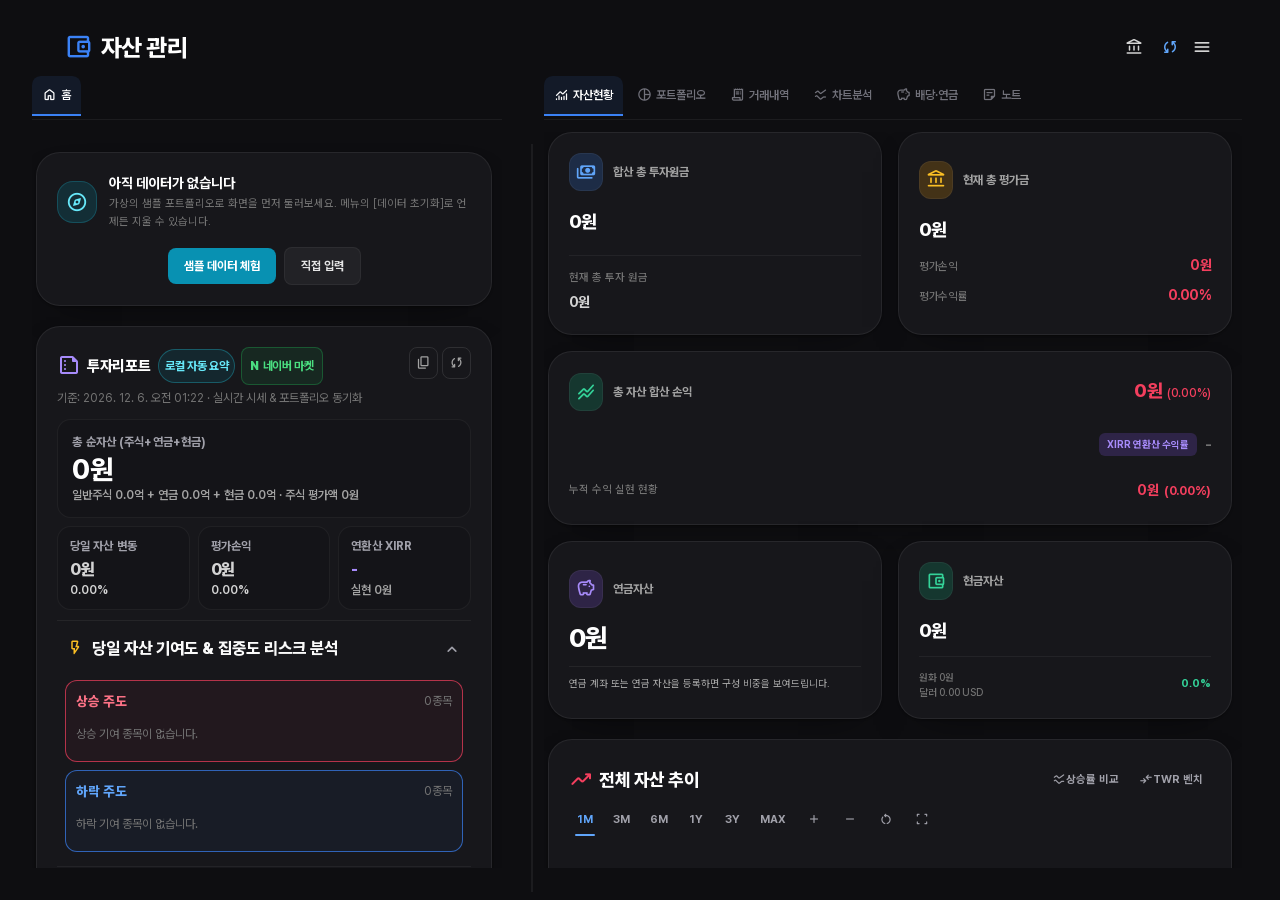
==== AndroidStudioProjects/Assets/app/src/main/assets/dashboard.html @ d393f20a "Release v4.8.0 with app management and Android workflow" ====
<!DOCTYPE html>
<html lang="ko">
<head>
    <meta charset="UTF-8">
    <!-- 확대를 막으면 작은 글자를 보정할 방법이 없어진다. 핀치줌을 허용하고,
         포커스 시 자동 확대는 폼 컨트롤 글자 크기를 16px 로 두어 방지한다. -->
    <meta name="viewport" content="width=device-width, initial-scale=1.0, maximum-scale=5, viewport-fit=cover">
    <title>통합 자산 관리 시스템 v4.0 (디자인 · 시인성 개선)</title>
    <!-- offline 폴더의 리소스를 우선 사용하고, 파일이 없을 때만 외부 CDN으로 대체한다. -->





    <!-- Tailwind CSS -->
    <script src="offline/tailwindcss.cdn.js" onerror="this.onerror=null;document.write('&lt;script src=&quot;https://cdn.tailwindcss.com&quot;&gt;&lt;/script&gt;')"></script>

    <!-- 구글 머터리얼 심볼 (모던 아이콘) -->
    <link href="offline/material-symbols-rounded.css" rel="stylesheet" onerror="this.onerror=null;this.href='https://fonts.googleapis.com/css2?family=Material+Symbols+Rounded:opsz,wght,FILL,GRAD@20..48,100..700,0..1,-50..200'" />
    <!-- 로컬 아이콘 폰트 실패 시 레이아웃 보호용 fallback -->
    <script>
    (function () {
        var root = document.documentElement;
        var markIconStatus = function () {
            var ready = false;
            try {
                ready = !!(document.fonts && document.fonts.check && document.fonts.check("20px 'Material Symbols Rounded'"));
            } catch (e) {}
            if (ready) root.classList.add('icons-ready');
            else root.classList.remove('icons-ready');
        };
        if (document.fonts && document.fonts.load) {
            var timer = setTimeout(markIconStatus, 1200);
            document.fonts.load("20px 'Material Symbols Rounded'").then(function () {
                clearTimeout(timer);
                markIconStatus();
            }).catch(function () {
                clearTimeout(timer);
                markIconStatus();
            });
        } else {
            markIconStatus();
        }
    })();
    </script>

    
    
    <!-- 디자인 개선용 웹 폰트 (Pretendard) 추가 -->
    <link rel="stylesheet" as="style" href="offline/pretendardvariable.min.css" onerror="this.onerror=null;this.href='https://cdn.jsdelivr.net/gh/orioncactus/pretendard@latest/dist/web/variable/pretendardvariable.css'" />

    <!-- Chart.js 및 플러그인 -->
    <script src="offline/chart.js" onerror="this.onerror=null;document.write('&lt;script src=&quot;https://cdn.jsdelivr.net/npm/chart.js@4.4.7/dist/chart.umd.min.js&quot;&gt;&lt;/script&gt;')"></script>
    <script src="offline/hammerjs.js" onerror="this.onerror=null;document.write('&lt;script src=&quot;https://cdn.jsdelivr.net/npm/hammerjs@2.0.8/hammer.min.js&quot;&gt;&lt;/script&gt;')"></script>
    <script src="offline/chartjs-plugin-zoom.min.js" onerror="this.onerror=null;document.write('&lt;script src=&quot;https://cdn.jsdelivr.net/npm/chartjs-plugin-zoom@2.2.0/dist/chartjs-plugin-zoom.min.js&quot;&gt;&lt;/script&gt;')"></script>

    <style>
        /* ========================================================
           디자인 토큰 (v3.5.4)
           - 홈탭의 폰트 크기가 9~14.5px 연속체여서 제목·본문·캡션 위계가 없었다.
             6단계로 이산화하고, 최소 크기를 11.5px 로 올린다.
           - 색은 이미 사실상 고정된 팔레트를 토큰으로 승격만 한다.
             다크 룰과 body.light-mode 트윈 룰을 쌍으로 고쳐야 했던 문제를 없앤다.
           ======================================================== */

          :root {
            /* 폰트 스케일 (모바일 기준) */
              --ui-font-scale: 1;
            --ui-display-scale: 1;
            --fs-cap:  calc(11.5px * var(--ui-font-scale, 1));  /* 캡션·배지·상태줄 — 기존 9 / 9.5 / 10 / 10.5 를 흡수 */
              --fs-sm:   calc(13px * var(--ui-font-scale, 1));    /* 보조 텍스트 — 기존 11 / 11.2 / 12 */
              --fs-body: calc(14.5px * var(--ui-font-scale, 1));  /* 본문 — 기존 12.5 / 13 */
              --fs-h4:   calc(15.5px * var(--ui-font-scale, 1));  /* 아코디언 제목 — 기존 13.5 */
              --fs-h3:   calc(18px * var(--ui-font-scale, 1));    /* 카드 제목 — 모바일에서도 축소하지 않는다 */
              --fs-kpi:  calc(23px * var(--ui-font-scale, 1));    /* 홈 최대 글자. 마켓맵 등락률보다 커야 한다 */

            /* 표면 · 경계 */
              --surface-card:    linear-gradient(145deg, #1c1c1e 0%, #121212 100%);

            --surface-sunken:  rgba(0, 0, 0, 0.10);
            --surface-raised:  rgba(255, 255, 255, 0.04);
            --surface-hover:   rgba(255, 255, 255, 0.07);
            --border-subtle:   rgba(255, 255, 255, 0.05);
            --border-soft:     rgba(255, 255, 255, 0.09);

            /* 텍스트 4단 */
              --text-strong:    #fafafa;
            --text-secondary: #e4e4e7;
            --text-muted:     #a1a1aa;
            --text-faint:     #71717a;

            /* 등락 (한국 관행: 상승 적색 · 하락 청색) */
                            --rate-up:   #f43f5e;
                        --rate-down: #3b82f6;
            --rate-flat: #a1a1aa;

            /* 액센트 */
            --accent-violet:      #a78bfa;
            --accent-violet-soft: #c4b5fd;
            --accent-cyan:        #22d3ee;
            --accent-amber:       #fbbf24;
        }
        @media (min-width: 640px) {
            :root {
                --fs-cap:  calc(12px * var(--ui-font-scale, 1));
                --fs-sm:   calc(13.5px * var(--ui-font-scale, 1));
                --fs-body: calc(15px * var(--ui-font-scale, 1));
                --fs-h4:   calc(16.5px * var(--ui-font-scale, 1));
                --fs-h3:   calc(19px * var(--ui-font-scale, 1));
                --fs-kpi:  calc(27px * var(--ui-font-scale, 1));
            }
        }
        body.light-mode {
            --surface-card:    #ffffff;
            --surface-sunken:  rgba(15, 23, 42, 0.035);
            --surface-raised:  #f8fafc;
            --surface-hover:   #f1f5f9;
            --border-subtle:   #e2e8f0;
            --border-soft:     #cbd5e1;

            --text-strong:    #0f172a;
            --text-secondary: #334155;
            --text-muted:     #64748b;
            --text-faint:     #64748b;

            --rate-up:   #e11d48;
            --rate-down: #1d4ed8;
            --rate-flat: #475569;

            --accent-violet:      #6d28d9;
            --accent-violet-soft: #5b21b6;
            --accent-cyan:        #0891b2;
            --accent-amber:       #92400e;
        }
        .rate-up-text { color: var(--rate-up) !important; }
        .rate-down-text { color: var(--rate-down) !important; }
        body.neutral-mode { filter: grayscale(1); }

        /* 화면 회전 시 트랜지션 깜빡임 방지용 클래스 */
        .no-transition * {
            transition: none !important;
        }

        /* 기본 환경설정 및 모던 블랙 폰트 스택 적용 */
        body {
            background-color: #121212; /* 리얼 블랙 기반 */
            color: #f8fafc;
            font-family: "Pretendard Variable", Pretendard, -apple-system, BlinkMacSystemFont, system-ui, Roboto, "Helvetica Neue", Arial, sans-serif;
            margin: 0;
            padding: 0;
        }
        html.asset-popup-window { overflow: hidden; }
        html.asset-popup-window body { overflow-y: auto; overflow-x: hidden; }
        html.asset-popup-window body {
            margin: 0 !important;
            padding: 0 !important;
            width: 100vw;
            min-height: 100vh;
            background: #121212;
        }
        html.asset-popup-window #appShell {
            display: block;
            width: 100vw;
            max-width: none;
            min-height: 100vh;
            margin: 0 !important;
            padding: 0 !important;
            zoom: 1 !important;
        }
        html.asset-popup-window #appShell > *:not(.asset-popup-target):not(.asset-side-panel) { display: none !important; }
        html.asset-popup-window #appShell > .asset-popup-target {
            position: static !important;
            inset: auto !important;
            width: 100%;
            height: 100%;
            min-height: 0;
            padding: 16px !important;
            display: flex !important;
            background: #121212 !important;
            backdrop-filter: none !important;
            -webkit-backdrop-filter: none !important;
            box-sizing: border-box;
            overflow: visible;
        }
        html.asset-popup-window #appShell > .asset-popup-target > * {
            width: 100%;
            max-width: none;
            height: 100%;
            max-height: none;
            box-sizing: border-box;
            min-height: 0;
        }
        html.asset-popup-window #appShell > .asset-popup-target > .modern-card {
            border: 0;
            border-radius: 0;
            box-shadow: none;
        }
        html.asset-popup-window #appShell > .asset-popup-target .modern-card {
            min-height: 0;
        }
        html.asset-popup-window #appShell > .asset-popup-target .overflow-y-auto {
            min-height: 0;
            overflow-y: auto !important;
        }
        html.asset-popup-window #appShell > #stockModal {
            height: 100vh;
            min-height: 100vh;
            overflow: hidden;
            padding: 0 !important;
        }
        html.asset-popup-window #stockModal > .modern-card {
            height: 100vh;
            min-height: 0;
            overflow: hidden;
            border: 0 !important;
        }
        html.asset-popup-window #stockModal > .modern-card > div:nth-child(2) {
            flex: 1 1 auto;
            min-height: 0;
            overflow-y: scroll !important;
            overflow-x: hidden;
            overscroll-behavior: contain;
            -webkit-overflow-scrolling: touch;
        }
        .asset-side-panel {
            position: fixed !important;
            top: 0 !important;
            /* layoutAssetSidePanels가 계산한 오프셋을 앱 내부·별도 팝업 모두에 적용한다.
               기본값은 0이므로 단일 패널도 기존처럼 우측에 고정된다. */               
            right: var(--asset-side-right, 0px) !important;
            bottom: 0 !important;
            left: auto !important;
            width: var(--asset-side-panel-width, var(--asset-side-width, min(560px, 45vw))) !important;
            height: 100vh !important;
            max-height: none !important;
            padding: 16px !important;
            display: flex !important;
            align-items: stretch !important;
            justify-content: stretch !important;
            background: #121212 !important;
            border-left: 1px solid rgba(255, 255, 255, 0.12);
            backdrop-filter: none !important;
            -webkit-backdrop-filter: none !important;
            box-sizing: border-box;
            margin: 0 !important;
            overflow: hidden !important;
        }
        .asset-side-panel > *:not(.asset-side-resizer) {
            width: 100% !important;
            max-width: none !important;
            height: 100% !important;
            max-height: none !important;
            min-height: 0 !important;
            box-sizing: border-box;
        }
        .asset-side-panel > .modern-card {
            border-radius: 12px;
            box-shadow: -8px 0 30px rgba(0, 0, 0, 0.28);
            overflow: hidden;
        }
        .asset-side-panel .overflow-y-auto { min-height: 0; overflow-y: auto !important; overscroll-behavior: contain; -webkit-overflow-scrolling: touch; }
        /* 종목 상세 각 열의 스크롤바는 열 안쪽 여백을 만들지 않고 경계선 끝에 붙인다. */        
        .stock-detail-panel-scroll {
            min-width: 0;
            min-height: 0;
            /* stable은 실제 스크롤바 외에 여유 폭을 한 번 더 예약해
               패널 경계와 스크롤바 위치가 벌어지므로 기본(auto)로 둔다. */               
            scrollbar-gutter: auto;
        }
        .stock-detail-panel-scroll::-webkit-scrollbar { width: 6px; }
        .stock-detail-panel-scroll::-webkit-scrollbar-track { background: transparent; }
        .stock-detail-panel-scroll::-webkit-scrollbar-thumb { background: #3f3f46; border-radius: 4px; }
        body.light-mode .stock-detail-panel-scroll::-webkit-scrollbar-thumb { background: #cbd5e1; }
        .stock-detail-col-resizer {
            display: none;
            position: absolute !important;
            top: 0;
            /* 히트 영역은 넓게 유지하되 실제 표시선은 열 경계의 중앙에만 그린다. */            
            width: 14px;
            height: 100%;
            transform: translateX(-50%);
            z-index: 30;
            cursor: col-resize;
            /* none이면 터치 시작 지점이 이 경계선 위일 때 세로 스크롤 제스처 자체가
               막혀버린다. pan-y로 두면 세로 스와이프는 옆 패널의 네이티브 스크롤로
               넘어가고, 가로 드래그만 아래 JS의 리사이즈 로직이 가로챈다. */
            touch-action: pan-y;
            background: transparent;
        }
        .stock-detail-col-resizer::after {
            content: '';
            position: absolute;
            top: 0;
            bottom: 0;
            left: 50%;
            width: 1px;
            transform: translateX(-50%);
            background: rgba(255, 255, 255, .12);
            pointer-events: none;
        }
        body.light-mode .stock-detail-col-resizer::after { background: #d0d5dd; }
        html.asset-stock-popup-wide .stock-detail-col-resizer { display: block; }
        .stock-detail-col-resizer:hover,
        body.stock-detail-col-resizing .stock-detail-col-resizer {
            background: transparent;
        }
        .stock-detail-col-resizer:hover::after,
        body.stock-detail-col-resizing .stock-detail-col-resizer::after {
            width: 2px;
            background: rgba(59, 130, 246, 0.75);
        }
        /* 넓은 종목 상세 팝업은 요약/차트/매매이력을 독립 패널로 표시한다. */        
        @media (min-width: 768px) {
            html.asset-stock-popup-wide #stockModal > .modern-card > div:nth-child(2) {
                display: grid !important;
                grid-template-columns: var(--stock-summary-col, minmax(260px, 0.82fr)) var(--stock-chart-col, minmax(400px, 1.18fr)) var(--stock-history-col, minmax(300px, 0.82fr));
                grid-template-rows: minmax(0, 1fr);
                /* 드래그 핸들·스크롤바·패널 경계선을 같은 x축에 맞춘다.
                   각 패널 내부의 padding은 유지해 내용끼리의 여백은 보존한다. */                   
                gap: 0;
                align-items: stretch;
                overflow: hidden !important;
                overflow-x: hidden !important;
                overscroll-behavior: contain;
                -webkit-overflow-scrolling: touch;
            }
            html.asset-stock-popup-wide #stockModal > .modern-card > div:nth-child(2) > #stockSummaryPanel,
            html.asset-stock-popup-wide #stockModal > .modern-card > div:nth-child(2) > #chartContainer,
            html.asset-stock-popup-wide #stockModal > .modern-card > div:nth-child(2) > #modalHistoryPanel,
            html.asset-stock-popup-wide #stockModal > .modern-card > div:nth-child(2) > #histEditForm {
                /* 요약 열이 내용 폭만 차지하며 남기던 여유 폭을 없앤다.
                   스크롤바의 끝·드래그 핸들·다음 패널의 테두리가 일치한다. */                   
                width: 100%;
                max-width: 100%;
                min-width: 0;
                min-height: 0;
                overflow-y: auto !important;
                overflow-x: hidden !important;
                overscroll-behavior: contain;
                -webkit-overflow-scrolling: touch;
            }
            html.asset-stock-popup-wide #stockModal > .modern-card > div:nth-child(2) > #stockSummaryPanel {
                grid-column: 1;
                grid-row: 1;
            }
            html.asset-stock-popup-wide #stockModal > .modern-card > div:nth-child(2) > #chartContainer {
                grid-column: 2;
                grid-row: 1;
                margin-bottom: 0 !important;
                padding-left: 1rem !important;
                border-left: 1px solid rgba(255, 255, 255, 0.12);
            }
            html.asset-stock-popup-wide #stockModal > .modern-card > div:nth-child(2) > #modalHistoryPanel {
                grid-column: 3;
                grid-row: 1;
                border-left: 1px solid rgba(255, 255, 255, 0.12);
                padding-left: 1rem;
            }
            /* 경계선 양쪽의 내용 여백을 동일하게 맞춰 선이 두 패널 사이 중앙에 오도록 한다. */
            html.asset-stock-popup-wide #stockModal > .modern-card > div:nth-child(2) > #stockSummaryPanel {
                padding-right: 1rem !important;
            }
            html.asset-stock-popup-wide #stockModal > .modern-card > div:nth-child(2) > #chartContainer {
                padding-right: 1rem !important;
            }
            html.asset-stock-popup-wide #stockModal > .modern-card > div:nth-child(2) > #stockInfoPanel {
                padding-right: 1rem !important;
            }
            html.asset-stock-popup-wide #stockModal > .modern-card > div:nth-child(2) > #histEditForm {
                grid-column: 1 / -1;
                grid-row: 1;
                z-index: 2;
            }
            /* 현재가/노트 패널이 추가되면 거래 이력은 차트 아래에 배치한다. */
            html.asset-stock-popup-wide.asset-stock-popup-two-column #stockModal > .modern-card > div:nth-child(2) {
                grid-template-columns: var(--stock-summary-col, minmax(260px, 0.82fr)) var(--stock-chart-col, minmax(400px, 1.18fr));
                grid-template-rows: minmax(0, 1fr) minmax(0, 1fr);
            }
            html.asset-stock-popup-wide.asset-stock-popup-two-column #stockModal > .modern-card > div:nth-child(2) > #stockSummaryPanel {
                grid-column: 1;
                grid-row: 1 / span 2;
            }
            html.asset-stock-popup-wide.asset-stock-popup-two-column #stockModal > .modern-card > div:nth-child(2) > #chartContainer {
                grid-column: 2;
                grid-row: 1;
                border-left: 1px solid rgba(255, 255, 255, 0.12);
            }
            html.asset-stock-popup-wide.asset-stock-popup-two-column #stockModal > .modern-card > div:nth-child(2) > #modalHistoryPanel {
                grid-column: 2;
                grid-row: 2;
                border-left: 1px solid rgba(255, 255, 255, 0.12);
                border-top: 1px solid rgba(255, 255, 255, 0.12);
                padding-left: 1rem;
            }
            /* 보조 창이 없는 중간 폭: 좌측은 요약+이력, 우측은 차트만 분리한다. */
            html.asset-stock-popup-wide.asset-stock-popup-two-column:not(.asset-stock-popup-with-side) #stockModal > .modern-card > div:nth-child(2) {
                grid-template-rows: minmax(0, 1fr);
            }
            html.asset-stock-popup-wide #stockInfoPanel {
                grid-column: 1; grid-row: 1;
                min-width: 0; min-height: 0;
                overflow-y: auto; overflow-x: hidden;
                overscroll-behavior: contain;
                -webkit-overflow-scrolling: touch;
            }
        }
        /* 종목 팝업에서 보조 모달을 여러 개 열면 최신 패널이 가장 오른쪽에 놓인다. */
        html.asset-popup-window.asset-stock-popup .asset-side-panel {
            right: var(--asset-side-right, 0px) !important;
        }
        /* APK/터치 기기는 새 WebView 대신 현재 페이지 위에 큰 종목 상세 창을 연다. */
       html.asset-stock-embedded body { overflow: hidden; }
        html.asset-stock-embedded #stockModal { inset: 12px; padding: 0 !important; z-index: 250; }
        html.asset-stock-embedded body.asset-side-panel-open #stockModal {
            right: calc(12px + var(--asset-side-total-width, 0px));
        }
        html.asset-stock-embedded #stockModal > .modern-card {
            width: 100%; max-width: none; height: 100%; max-height: 100%; min-height: 0; border-radius: 16px;
        }
        html.asset-stock-embedded #stockModal > .modern-card > div:nth-child(2) {
            min-height: 0; overflow-x: hidden; overscroll-behavior: contain;
        }
        /* 종목 상세 분석 팝업은 APK/WebView·DeX·태블릿에서 전체화면과 창모드를
           사용자가 직접 전환할 수 있게 한다. */           
        html.asset-stock-modal-fullscreen #stockModal {
            inset: 0 !important;
            width: 100vw !important;
            height: 100vh !important;
            height: 100dvh !important;
            min-height: 100vh !important;
            min-height: 100dvh !important;
            margin: 0 !important;
            padding: 0 !important;
            align-items: stretch !important;
            justify-content: stretch !important;
            border-radius: 0 !important;
            background: #121212 !important;
        }
        html.asset-stock-modal-fullscreen #stockModal > .modern-card {
            width: 100vw !important;
            max-width: none !important;
            height: 100vh !important;
            height: 100dvh !important;
            max-height: none !important;
            min-height: 0 !important;
            margin: 0 !important;
            border-radius: 0 !important;
            border: 0 !important;
            box-shadow: none !important;
        }
        html.asset-stock-modal-fullscreen #stockModal > .modern-card > div:nth-child(2) {
            min-height: 0 !important;
            overflow: hidden !important;
        }
        /* 좁은 화면의 전체화면 종목 팝업은 본문 전체를 하나의 세로 스크롤 영역으로 사용한다. */        
        @media (max-width: 767px) {
            html.asset-stock-modal-fullscreen #stockModal > .modern-card > div:nth-child(2) {
                min-height: 0 !important;
                overflow-y: auto !important;
                overflow-x: hidden !important;
                overscroll-behavior: contain;
                -webkit-overflow-scrolling: touch;
            }
        }
        /* 창모드는 작은 여백을 두되 화면 안에서만 움직이도록 고정한다. */        
        html.asset-stock-modal-windowed #stockModal {
            inset: 12px !important;
            width: calc(100vw - 24px) !important;
            height: calc(100vh - 24px) !important;
            height: calc(100dvh - 24px) !important;
            min-height: 0 !important;
            margin: 0 !important;
            padding: 0 !important;
            align-items: stretch !important;
            justify-content: stretch !important;
            border-radius: 16px !important;
        }
        html.asset-stock-modal-windowed #stockModal > .modern-card {
            width: 100% !important;
            max-width: none !important;
            height: 100% !important;
            max-height: none !important;
            min-height: 0 !important;
            border-radius: 16px !important;
        }
        @media (pointer: coarse) {
            .stock-detail-col-resizer { width: 14px !important; background: transparent !important; }
            .asset-side-resizer { width: 14px !important; background: rgba(128, 128, 128, 0.12); }
            #stockModal > .modern-card > div:first-child button { min-width: 28px; min-height: 28px; }
        }
        .asset-side-resizer {
            position: absolute !important;
            top: 0 !important;
            bottom: 0 !important;
            left: -4px !important;
            width: 8px !important;
            height: 100% !important;
            z-index: 20 !important;
            cursor: col-resize;
            touch-action: none;
            background: transparent;
        }
        .asset-side-resizer:hover,
        body.asset-side-resizing .asset-side-resizer {
            background: rgba(59, 130, 246, 0.55);
        }
        @media (min-width: 768px) {
            html:not(.asset-stock-embedded) body.asset-side-panel-open #appShell {
                width: calc(100% - var(--asset-side-total-width, var(--asset-side-width, min(560px, 45vw)))) !important;
                max-width: none !important;
                margin-left: 0 !important;
                margin-right: var(--asset-side-total-width, var(--asset-side-width, min(560px, 45vw))) !important;
            }
        }
        @media (min-width: 768px) and (pointer: fine) {
            #globalSettingsMenu {
                position: fixed !important;
                /* 위치는 positionSettingsMenu()가 메뉴 버튼 기준으로 계산해 변수로 넣는다.
                   변수가 없을 때의 기본값은 기존과 같은 화면 우측 상단이다. */
                top: var(--settings-menu-top, 72px) !important;
                right: var(--settings-menu-right, 16px) !important;
                left: var(--settings-menu-left, auto) !important;
                margin-top: 0 !important;
                width: 360px !important;
                max-width: calc(100vw - 32px) !important;
                max-height: calc(100vh - 88px) !important;
            }
        }
        /* 다중 레이아웃에서는 우측 보조 팝업 패널이 상단 헤더의 메뉴 버튼을
           덮지 않도록 헤더를 보조 패널보다 위에 둔다. */
        html.main-wide-layout #topHeader { z-index: 400 !important; }
        #rowContextMenu, #globalHistContextMenu { z-index: 1000 !important; }
        @media (max-width: 767px) {
            #tradeAddModal,
            #stockModal,
            #tickerModal,
            #accountModal,
            #globalHistEditModal,
            #priceAdjustModal,
            #calendarMonthPickerModal,
            #dividendInputModal,
            #dividendManageModal,
            #dividendEditModal,
            #stockNoteModal,
            #pensionAddModal,
            #pensionCalcModal,
            #legacyPensionAddModal,
            #legacyPensionCalcModal,
            #displaySettingsModal,
            #layoutSettingsModal,
            #hiddenZeroStockModal,
            #settingsConfigModal,
            #dataManagementModal,
            #dataResetModal,
            #taxModal {
                top: 0 !important;
                right: 0 !important;
                bottom: 0 !important;
                left: 0 !important;
                width: 100vw !important;
                height: 100dvh !important;
                min-height: 100dvh !important;
                margin: 0 !important;
                padding: 0 !important;
                background: rgba(0, 0, 0, 0.70) !important;
                backdrop-filter: none !important;
                -webkit-backdrop-filter: none !important;
                align-items: center !important;
                justify-content: center !important;
            }
            #stockModal {
                align-items: stretch !important;
                justify-content: stretch !important;
                background: #121212 !important;
            }
            #stockModal > .modern-card {
                width: 100% !important;
                max-width: none !important;
                height: 100dvh !important;
                max-height: none !important;
                border-radius: 0 !important;
                border: 0 !important;
                box-shadow: none !important;
            }
            #stockModal > .modern-card > div:nth-child(2) {
                min-height: 0 !important;
                overflow-y: auto !important;
                -webkit-overflow-scrolling: touch;
            }
        }
        /* 휴대폰 가로 모드 전용: 큰 태블릿의 우측 패널까지 전체 화면으로 덮지 않는다. */
        @media (max-width: 767px) and (orientation: landscape) and (pointer: coarse) and (hover: none) {
            body {
                padding: 0 !important;
            }
            #appShell {
                width: 100vw !important;
                min-height: 100dvh !important;
                margin: 0 !important;
                padding: 0 !important;
                zoom: 1 !important;
            }
            #tradeAddModal,
            #stockModal,
            #tickerModal,
            #accountModal,
            #globalHistEditModal,
            #priceAdjustModal,
            #calendarMonthPickerModal,
            #dividendInputModal,
            #dividendManageModal,
            #dividendEditModal,
            #stockNoteModal,
            #pensionAddModal,
            #pensionCalcModal,
            #legacyPensionAddModal,
            #legacyPensionCalcModal,
            #displaySettingsModal,
            #layoutSettingsModal,
            #hiddenZeroStockModal,
            #settingsConfigModal,
            #dataManagementModal,
            #dataResetModal,
            #taxModal {
                top: 0 !important;
                right: 0 !important;
                bottom: 0 !important;
                left: 0 !important;
                width: 100vw !important;
                height: 100dvh !important;
                min-height: 100dvh !important;
                margin: 0 !important;
                padding: 0 !important;
                background: rgba(0, 0, 0, 0.70) !important;
                backdrop-filter: none !important;
                -webkit-backdrop-filter: none !important;
                align-items: center !important;
                justify-content: center !important;
            }
            #stockModal {
                align-items: stretch !important;
                justify-content: stretch !important;
                background: #121212 !important;
            }
            #stockModal > .modern-card {
                width: 100vw !important;
                max-width: none !important;
                height: 100dvh !important;
                max-height: none !important;
                margin: 0 !important;
                padding: 0 !important;
                border: 0 !important;
                border-radius: 0 !important;
                box-shadow: none !important;
            }
            #stockModal > .modern-card > div:nth-child(2) {
                min-height: 0 !important;
                overflow-y: auto !important;
                -webkit-overflow-scrolling: touch;
            }
        }
        ::-webkit-scrollbar { width: 6px; height: 6px; }
        ::-webkit-scrollbar-thumb { background: #3f3f46; border-radius: 4px; }

        /* 고정폭 숫자 */
        .tabular-nums { font-variant-numeric: tabular-nums; }

        /* 인터랙션 트랜지션 */
        .transition-all-fast { transition: all 0.25s cubic-bezier(0.4, 0, 0.2, 1); }

        /* 반투명 블러 효과 (Glassmorphism) */
        .glass-header {
            background: rgba(18, 18, 18, 0.75) !important;
            backdrop-filter: blur(16px);
            -webkit-backdrop-filter: blur(16px);
            border-bottom: 1px solid rgba(255, 255, 255, 0.05);
        }

        /* 종목 관리 팝업은 블러 없이 어두운 투명 배경을 사용한다. */
        #hiddenZeroStockModal {
            background: rgba(0, 0, 0, 0.6) !important;
            backdrop-filter: none !important;
            -webkit-backdrop-filter: none !important;
        }
        body.light-mode #hiddenZeroStockModal {
            background: rgba(15, 23, 42, 0.5) !important;
        }

        /* ====== 상단 기능 탭 (2번째 줄) ====== */
        .main-tab { color: #71717a; border-color: transparent; }
        .main-tab:hover { color: #d4d4d8; }
        .main-tab.active { color: #ffffff; border-color: #3b82f6; }
        .main-tab .icon { color: inherit; }
        body.light-mode .main-tab { color: #64748b; }
        body.light-mode .main-tab:hover { color: #1e293b; }
        body.light-mode .main-tab.active { color: #0f172a; border-color: #2563eb; }
        /* 패널 표시·스크롤은 아래 공통 레이아웃 규칙에서 관리한다. */
        .main-home-col-resizer {
            position: absolute !important;
            top: 0;
            /* 클릭 영역은 유지하고 실제 표시선만 패널 경계 중앙에 얇게 그린다. */            
            width: 14px;
            height: 100%;
            transform: translateX(-50%);
            z-index: 30;
            cursor: col-resize;
            touch-action: none;
            background: transparent;
        }
        .main-home-col-resizer::after,
        .main-middle-col-resizer::after {
            content: '';
            position: absolute;
            top: var(--main-panel-divider-top, 0px);
            bottom: 0;
            left: 50%;
            width: 1px;
            transform: translateX(-50%);
            background: rgba(255, 255, 255, .12);
            pointer-events: none;
        }
        body.light-mode .main-home-col-resizer::after,
        body.light-mode .main-middle-col-resizer::after { background: #d0d5dd; }
        .main-home-col-resizer:hover,
        body.main-home-col-resizing .main-home-col-resizer {
            background: transparent;
        }
        .main-home-col-resizer:hover::after,
        body.main-home-col-resizing .main-home-col-resizer::after,
        .main-middle-col-resizer:hover::after,
        body.main-panel-col-resizing .main-middle-col-resizer::after {
            width: 2px;
            background: rgba(59, 130, 246, 0.75);
        }
        .main-middle-col-resizer { position: absolute !important; top: 0; width: 14px; height: 100%; transform: translateX(-50%); z-index: 30; cursor: col-resize; touch-action: none; background: transparent; }
        .main-middle-col-resizer:hover, body.main-panel-col-resizing .main-middle-col-resizer { background: transparent; }
        html.main-wide-layout .main-layout-panel > #sec_marketintel { margin-top: 0 !important; }
        /* 설정 가능한 1·2·3단 메인 패널 */        
        .main-layout-panel { display: contents; min-width: 0; min-height: 0; }
        /* 넓은 레이아웃에서도 탭 바는 고정하고 실제 내용만 스크롤한다. */
        .main-panel-content { display: contents; min-width: 0; min-height: 0; }
        .main-panel-nav { display: none; align-items: center; gap: .25rem; overflow-x: auto; overflow-y: hidden; scrollbar-width: none; -ms-overflow-style: none; border-bottom: 1px solid rgba(255,255,255,.06); margin-bottom: .75rem; padding-bottom: .15rem; }
        .main-panel-nav::-webkit-scrollbar { display: none; }
        .main-panel-empty { color: #71717a; font-size: .75rem; font-weight: 700; padding: .55rem .25rem; }
        /* 다중 레이아웃 패널 상단 탭: 길게 눌러 드래그로 다른 패널로 이동 */
        .main-panel-tab { touch-action: manipulation; }
        .main-panel-tab.is-dragging { opacity: .35; }
        html.main-panel-drag-active { user-select: none; -webkit-user-select: none; }
        html.main-panel-drag-active .main-layout-panel { transition: outline-color .15s ease, background-color .15s ease; outline: 1px dashed rgba(59,130,246,.35); outline-offset: -1px; }
        html.main-panel-drag-active .main-layout-panel.main-panel-drop-target { outline: 2px solid #3b82f6; outline-offset: -2px; background-color: rgba(59,130,246,.07); }
        .main-panel-tab-ghost { position: fixed; z-index: 400; left: 0; top: 0; transform: translate(-50%, -130%); pointer-events: none; display: flex; align-items: center; gap: .25rem; padding: .5rem .75rem; border-radius: .6rem; font-size: 11px; font-weight: 700; white-space: nowrap; color: #fff; background: #2563eb; box-shadow: 0 8px 20px rgba(0,0,0,.35); }
        .main-panel-tab-ghost .icon, .main-panel-tab-ghost { color: #fff; }
        html.main-wide-layout body { overflow: hidden !important; }
        html.main-wide-layout #appShell { display: grid !important; grid-template-rows: auto minmax(0, 1fr); column-gap: 1rem; row-gap: 0; max-width: none !important; min-height: calc(100vh - 4rem); height: calc(100vh - 4rem); margin-left: 0 !important; }
        html.main-wide-layout #topHeader { grid-column: 1 / -1; grid-row: 1; margin: 0 !important; min-width: 0; }
        html.main-wide-layout .main-layout-panel { display: grid; grid-template-rows: auto minmax(0, 1fr); grid-row: 2; min-width: 0; min-height: 0; overflow: hidden; overscroll-behavior: contain; padding: 0; box-sizing: border-box; margin-top: 0 !important; margin-bottom: 0 !important; }
        html.main-wide-layout .main-panel-content { display: block; min-width: 0; min-height: 0; overflow-y: auto; overflow-x: hidden; overscroll-behavior: contain; -webkit-overflow-scrolling: touch; scrollbar-gutter: stable; padding: 0 .25rem 1.5rem; box-sizing: border-box; }
        /* 패널 자체 폭을 기준으로 내부 그리드·툴바를 좁은 화면처럼 재배치한다. */
        html.main-wide-layout .main-layout-panel { container: mainpanel / inline-size; }
        html.main-wide-layout .main-layout-panel.panel-narrow [class~="md:flex-row"],
        html.main-wide-layout .main-layout-panel.panel-narrow [class~="lg:flex-row"] { flex-direction: column !important; }
        html.main-wide-layout .main-layout-panel.panel-narrow [class~="md:flex-nowrap"] { flex-wrap: wrap !important; }
        html.main-wide-layout .main-layout-panel.panel-narrow [class~="md:w-auto"],
        html.main-wide-layout .main-layout-panel.panel-narrow [class~="lg:w-auto"] { width: 100% !important; min-width: 0 !important; }
        html.main-wide-layout .main-layout-panel.panel-narrow [class~="md:whitespace-nowrap"],
        html.main-wide-layout .main-layout-panel.panel-narrow [class~="lg:whitespace-nowrap"] { white-space: normal !important; }
        html.main-wide-layout .main-layout-panel.panel-narrow [class~="md:grid-cols-4"],
        html.main-wide-layout .main-layout-panel.panel-narrow [class~="md:grid-cols-3"] { grid-template-columns: repeat(2, minmax(0, 1fr)) !important; }
        html.main-wide-layout .main-layout-panel.panel-narrow [class~="md:grid-cols-2"],
        html.main-wide-layout .main-layout-panel.panel-narrow [class~="lg:grid-cols-3"] { grid-template-columns: minmax(0, 1fr) !important; }
        html.main-wide-layout .main-layout-panel.panel-narrow [class~="lg:col-span-1"],
        html.main-wide-layout .main-layout-panel.panel-narrow [class~="lg:col-span-2"] { grid-column: span 1 / span 1 !important; }
        html.main-wide-layout .main-layout-panel.panel-narrow .overflow-x-hidden { overflow-x: auto !important; }
        @container mainpanel (max-width: 767px) {
            html.main-wide-layout .main-layout-panel [class~="md:flex-row"],
            html.main-wide-layout .main-layout-panel [class~="lg:flex-row"] { flex-direction: column !important; }
            html.main-wide-layout .main-layout-panel [class~="md:flex-nowrap"] { flex-wrap: wrap !important; }
            html.main-wide-layout .main-layout-panel [class~="md:w-auto"],
            html.main-wide-layout .main-layout-panel [class~="lg:w-auto"] { width: 100% !important; min-width: 0 !important; }
            html.main-wide-layout .main-layout-panel [class~="md:whitespace-nowrap"],
            html.main-wide-layout .main-layout-panel [class~="lg:whitespace-nowrap"] { white-space: normal !important; }
            html.main-wide-layout .main-layout-panel [class~="md:grid-cols-4"],
            html.main-wide-layout .main-layout-panel [class~="md:grid-cols-3"] { grid-template-columns: repeat(2, minmax(0, 1fr)) !important; }
            html.main-wide-layout .main-layout-panel [class~="md:grid-cols-2"],
            html.main-wide-layout .main-layout-panel [class~="lg:grid-cols-3"] { grid-template-columns: minmax(0, 1fr) !important; }
            html.main-wide-layout .main-layout-panel [class~="lg:col-span-1"],
            html.main-wide-layout .main-layout-panel [class~="lg:col-span-2"] { grid-column: span 1 / span 1 !important; }
            html.main-wide-layout .main-layout-panel .overflow-x-hidden { overflow-x: auto !important; }
        }
        @container mainpanel (max-width: 520px) {
            html.main-wide-layout .main-layout-panel [class~="grid-cols-2"],
            html.main-wide-layout .main-layout-panel [class~="md:grid-cols-4"],
            html.main-wide-layout .main-layout-panel [class~="md:grid-cols-3"],
            html.main-wide-layout .main-layout-panel [class~="md:grid-cols-2"],
            html.main-wide-layout .main-layout-panel [class~="lg:grid-cols-3"] { grid-template-columns: minmax(0, 1fr) !important; }
            html.main-wide-layout .main-layout-panel [class~="md:flex-row"],
            html.main-wide-layout .main-layout-panel [class~="lg:flex-row"] { align-items: stretch !important; }
        }

        /* 패널 폭이 좁으면 sm 중단점 유틸리티도 좁은 화면 기준으로 되돌린다. */
        html.main-wide-layout .main-layout-panel.panel-narrow [class~="sm:flex-row"] { flex-direction: column !important; }
        html.main-wide-layout .main-layout-panel.panel-narrow [class~="sm:flex-nowrap"] { flex-wrap: wrap !important; }
        html.main-wide-layout .main-layout-panel.panel-narrow [class~="sm:w-auto"] { width: 100% !important; min-width: 0 !important; }
        html.main-wide-layout .main-layout-panel.panel-narrow [class~="sm:whitespace-nowrap"] { white-space: normal !important; }
        html.main-wide-layout .main-layout-panel.panel-narrow [class~="sm:grid-cols-3"] { grid-template-columns: repeat(2, minmax(0, 1fr)) !important; }
        html.main-wide-layout .main-layout-panel.panel-narrow [class~="sm:grid-cols-2"] { grid-template-columns: minmax(0, 1fr) !important; }
        html.main-wide-layout .main-layout-panel.panel-narrow [class~="sm:col-span-1"],
        html.main-wide-layout .main-layout-panel.panel-narrow [class~="sm:col-span-2"] { grid-column: span 1 / span 1 !important; }
        /* 패널 폭이 좁을 때 홈 기여도와 포트폴리오를 모바일 카드형으로 강제한다. */
        html.main-wide-layout .main-layout-panel.panel-narrow .briefing-section-body > [class~="sm:grid-cols-2"] { grid-template-columns: minmax(0, 1fr) !important; }
        /* Legend tables adapt to their own width, including narrow desktop panels. */
        .portfolio-content { min-width: 0; padding-inline: 12px; }
        .portfolio-legend-wrap { min-width: 0; width: 100%; margin-top: 14px; border-block: 1px solid rgba(148,163,184,.15); overflow: hidden; container: portfoliolegend / inline-size; }
        .portfolio-legend-table { width: 100%; table-layout: fixed; border-collapse: collapse; color: #e5e5e5; font-variant-numeric: tabular-nums; }
        .portfolio-legend-table .legend-col-name { width: 23%; }
        .portfolio-legend-table .legend-col-weight { width: 9%; }
        .portfolio-legend-table .legend-col-value { width: 19%; }
        .portfolio-legend-table .legend-col-basis { width: 19%; }
        .portfolio-legend-table .legend-col-profit { width: 19%; }
        .portfolio-legend-table .legend-col-rate { width: 11%; }
        .portfolio-legend-table th { padding: 8px 5px; background: rgba(148,163,184,.07); color: #a3a3a3; font-size: calc(11px * var(--ui-font-scale, 1)); font-weight: 600; text-align: right; white-space: nowrap; }
        .portfolio-legend-table td { padding: 9px 5px; border-top: 1px solid rgba(148,163,184,.1); vertical-align: middle; font-size: calc(12px * var(--ui-font-scale, 1)); text-align: right; white-space: nowrap; }
        .portfolio-legend-table th:first-child, .portfolio-legend-table td:first-child { text-align: left; }
        .portfolio-legend-table tbody tr:hover, .portfolio-legend-table tbody tr:focus-within { background: rgba(148,163,184,.055); }
        .portfolio-legend-identity { display: flex; align-items: center; gap: 7px; min-width: 0; }
        .portfolio-legend-dot { display: inline-block; width: 7px; height: 7px; border-radius: 50%; flex-shrink: 0; }
        .portfolio-legend-name { display: block; min-width: 0; max-width: 100%; padding: 2px 0; background: transparent; border: 0; color: inherit; text-align: left; font-size: inherit; font-weight: 700; line-height: 1.5; overflow: hidden; text-overflow: ellipsis; white-space: nowrap; }
        button.portfolio-legend-name { cursor: pointer; }
        button.portfolio-legend-name:hover { color: #60a5fa; }
        button.portfolio-legend-name:focus-visible { outline: 2px solid #60a5fa; outline-offset: 2px; border-radius: 3px; }
        .portfolio-legend-value { color: #f5f5f5; font-weight: 700; }
        .portfolio-legend-muted { color: #a3a3a3; font-weight: 500; }
        .portfolio-legend-compact { display: none; }
        .portfolio-column-sort { display: inline-flex; align-items: center; justify-content: flex-end; gap: 3px; max-width: 100%; min-height: 28px; padding: 0; background: transparent; color: inherit; font: inherit; cursor: pointer; }
        th:first-child .portfolio-column-sort { justify-content: flex-start; }
        .portfolio-sort-arrow { font-size: 8px; color: #737373; }
        th[aria-sort="ascending"] .portfolio-column-sort, th[aria-sort="descending"] .portfolio-column-sort,
        th[aria-sort="ascending"] .portfolio-sort-arrow, th[aria-sort="descending"] .portfolio-sort-arrow { color: #60a5fa; }
        .portfolio-column-sort:hover { color: #60a5fa; }
        .portfolio-column-sort:focus-visible { outline: 2px solid #60a5fa; outline-offset: 2px; border-radius: 3px; }
        .portfolio-sort-label, .portfolio-allocation-sort { display: none; }
        .portfolio-account-child-row { background: rgba(148,163,184,.035); }
        .portfolio-account-child-row[hidden] { display: none !important; }
        .portfolio-account-child-row .portfolio-legend-name { font-weight: 500; color: #a3a3a3; }
        .portfolio-account-child-row .portfolio-legend-identity { padding-left: 0; }
        .portfolio-account-child-indent { display: inline-flex; align-items: center; justify-content: center; width: 18px; flex-shrink: 0; color: #737373; font-size: 12px; }
        .portfolio-account-child-weight .holding-expand-spacer { width: 37px; }
        .portfolio-account-expand { width: 18px; min-height: 24px; }
        @container portfoliolegend (min-width: 560px) {
            .portfolio-legend-table .portfolio-legend-name { overflow: hidden; text-overflow: ellipsis; white-space: nowrap; }
        }
        @container portfoliolegend (min-width: 560px) and (max-width: 1050px) {
            .portfolio-legend-table .legend-col-name { width: 20%; }
            .portfolio-legend-table .legend-col-weight { width: 8%; }
            .portfolio-legend-table .legend-col-value, .portfolio-legend-table .legend-col-basis, .portfolio-legend-table .legend-col-profit { width: 21%; }
            .portfolio-legend-table .legend-col-rate { width: 9%; }
            .portfolio-legend-table th, .portfolio-legend-table td { padding-inline: 3px; font-size: clamp(9px, 1.65cqi, 11px); }
            .portfolio-legend-table .portfolio-legend-identity { gap: 4px; }
        }
        @container portfoliolegend (width < 560px) {
            .portfolio-allocation-sort { display: flex; justify-content: flex-end; gap: 5px; padding: 7px 0; }
            .portfolio-legend-table .portfolio-column-sort { display: none; }
            .portfolio-legend-table .portfolio-sort-label { display: inline; }
            .portfolio-legend-table .legend-col-weight, .portfolio-legend-table .legend-col-basis, .portfolio-legend-table .legend-col-rate,
            .portfolio-legend-table .legend-wide-cell { display: none; }
            .portfolio-legend-table .legend-col-name { width: 36%; }
            .portfolio-legend-table .legend-col-value { width: 35%; }
            .portfolio-legend-table .legend-col-profit { width: 29%; }
            .portfolio-legend-table th { padding: 8px 7px; font-size: calc(10px * var(--ui-font-scale, 1)); }
            .portfolio-legend-table td { padding: 9px 7px; font-size: calc(11px * var(--ui-font-scale, 1)); }
            .portfolio-legend-compact { display: block; margin-top: 4px; line-height: 1.4; }
            .portfolio-legend-table th .portfolio-legend-compact { margin-top: 2px; font-size: calc(9px * var(--ui-font-scale, 1)); font-weight: 400; color: #737373; }
            .portfolio-legend-table td:first-child > .portfolio-legend-compact { color: #a3a3a3; display: flex; align-items: center; gap: 2px; }
            .holding-expand-wide { display: none !important; }
            .portfolio-legend-identity { gap: 6px; }
        }
        @container portfoliolegend (max-width: 350px) {
            .portfolio-legend-table th, .portfolio-legend-table td { padding-left: 5px; padding-right: 5px; }
            .portfolio-legend-table td { font-size: calc(10px * var(--ui-font-scale, 1)); }
            .portfolio-legend-name { font-size: calc(11px * var(--ui-font-scale, 1)); }
        }
        body.light-mode .portfolio-legend-wrap { border-color: #e2e8f0; }
        body.light-mode .portfolio-legend-table, body.light-mode .portfolio-legend-value { color: #1e293b; }
        body.light-mode .portfolio-legend-table th { background: #f1f5f9; color: #475569; }
        body.light-mode .portfolio-legend-muted, body.light-mode .portfolio-legend-table td:first-child > .portfolio-legend-compact { color: #64748b; }
        body.light-mode .portfolio-account-child-row { background: rgba(148,163,184,.08); }
        body.light-mode .portfolio-account-child-row .portfolio-legend-name { color: #64748b; }
        /* 도넛 차트 우측 상단 분류 요약: 종목 모드는 업종, 계좌 모드는 계좌 종류 기준. */
        .donut-class-summary { min-width: 0; margin-bottom: 12px; padding: 11px 12px; border: 1px solid rgba(148,163,184,.16); border-radius: 14px; background: rgba(148,163,184,.06); container: donutclass / inline-size; }
        .donut-class-summary[hidden] { display: none; }
        .donut-class-head { display: flex; flex-wrap: wrap; align-items: baseline; justify-content: space-between; gap: 2px 8px; margin-bottom: 8px; }
        .donut-class-head h4 { color: #e5e5e5; font-size: 11px; font-weight: 800; letter-spacing: -.01em; }
        .donut-class-head span { color: #a3a3a3; font-size: 10px; font-variant-numeric: tabular-nums; white-space: nowrap; }
        .donut-class-bar { display: flex; width: 100%; height: 5px; overflow: hidden; border-radius: 5px; background: rgba(148,163,184,.12); }
        .donut-class-bar > span { height: 100%; flex-shrink: 0; }
        .donut-class-list { display: grid; grid-template-columns: repeat(2, minmax(0, 1fr)); gap: 3px 12px; margin-top: 8px; }
        .donut-class-row { display: flex; align-items: center; gap: 5px; min-width: 0; color: #d4d4d4; font-size: 11px; line-height: 1.5; }
        .donut-class-row i { width: 6px; height: 6px; border-radius: 50%; flex-shrink: 0; }
        .donut-class-row em { min-width: 0; flex: 1 1 auto; font-style: normal; overflow: hidden; text-overflow: ellipsis; white-space: nowrap; }
        .donut-class-row b { flex: 0 0 auto; color: #f5f5f5; font-weight: 700; font-variant-numeric: tabular-nums; }
        .donut-class-row small { flex: 0 0 auto; color: #a3a3a3; font-size: 10px; font-variant-numeric: tabular-nums; }
        .donut-class-note { margin-top: 7px; color: #a3a3a3; font-size: 9px; line-height: 1.5; }
        @container donutclass (max-width: 380px) { .donut-class-list { grid-template-columns: minmax(0, 1fr); } }
        /* 도넛은 캔버스 가운데에만 그려지므로 넓을 때는 남는 오른쪽 위 공간에 겹쳐 올린다.
           기준은 화면 폭이 아니라 이 카드의 폭이다(분할 레이아웃에서는 화면이 넓어도 카드가 좁다).
           카드가 좁으면 왼쪽 라벨 자리를 뺏지 않도록 차트 아래 흐름에 그대로 둔다. */
        #donutChartContainer { position: relative; container: donutwrap / inline-size; }
        @container donutwrap (min-width: 640px) {
            #donutChartContainer .donut-class-summary {
                position: absolute; top: 0; right: 0; z-index: 2; margin-bottom: 0;
                width: min(320px, 42%); max-height: 14rem; overflow-y: auto;
                background: rgba(24,24,27,.9); backdrop-filter: blur(3px);
            }
            body.light-mode #donutChartContainer .donut-class-summary { background: rgba(248,250,252,.94); }
        }
        body.light-mode .donut-class-summary { border-color: #e2e8f0; background: #f8fafc; }
        body.light-mode .donut-class-head h4 { color: #1e293b; }
        body.light-mode .donut-class-head span, body.light-mode .donut-class-row small, body.light-mode .donut-class-note { color: #64748b; }
        body.light-mode .donut-class-row { color: #334155; }
        body.light-mode .donut-class-row b { color: #0f172a; }
        /* Integrated holdings use the available card width, also inside nested panels. */
        .portfolio-holdings-wrap { min-width: 0; container: portfolioholdings / inline-size; margin-top: 12px; }
        .portfolio-holdings-toolbar { display: flex; align-items: center; justify-content: space-between; flex-wrap: wrap; gap: 6px; margin-bottom: 9px; color: #a3a3a3; font-size: 10px; }
        .portfolio-holdings-toolbar > div { display: none; gap: 5px; margin-left: auto; }
        .portfolio-holdings-toolbar select, .portfolio-allocation-sort select { padding: 5px 7px; max-width: 130px; min-height: 30px; border: 1px solid rgba(148,163,184,.2); border-radius: 7px; background: #18181b; color: #d4d4d4; font-size: 10px; }
        .portfolio-holdings-frame { border-block: 1px solid rgba(148,163,184,.14); overflow: hidden; }
        .portfolio-holdings-table { width: 100%; table-layout: fixed; border-collapse: collapse; color: #e5e5e5; font-variant-numeric: tabular-nums; }
        .portfolio-holdings-table .holding-col-name { width: 25%; }
        .portfolio-holdings-table .holding-col-quantity { width: 10%; }
        .portfolio-holdings-table .holding-col-average { width: 11%; }
        .portfolio-holdings-table .holding-col-price { width: 13%; }
        .portfolio-holdings-table .holding-col-value { width: 16%; }
        .portfolio-holdings-table .holding-col-profit { width: 13%; }
        .portfolio-holdings-table .holding-col-rate { width: 8%; }
        .portfolio-holdings-table th { padding: 7px 4px; background: rgba(148,163,184,.07); color: #a3a3a3; font-weight: 600; font-size: calc(11px * var(--ui-font-scale, 1)); text-align: right; white-space: nowrap; }
        .portfolio-holdings-table td { padding: 8px 4px; border-top: 1px solid rgba(148,163,184,.12); font-size: calc(12px * var(--ui-font-scale, 1)); text-align: right; vertical-align: middle; white-space: nowrap; }
        .portfolio-holdings-table th:first-child, .portfolio-holdings-table td:first-child { text-align: left; }
        .portfolio-holdings-table th:last-child { padding: 4px 0; text-align: center; }
        .portfolio-holdings-table tr:hover { background: rgba(148,163,184,.05); }
        .holding-meta { display: flex; align-items: center; gap: 2px; margin: 3px 0 0 0; font-size: 10px; color: #a3a3a3; white-space: normal; }
        .holding-account-row .holding-meta .holding-expand-spacer { width: 35px; }
        .holding-expand, .holding-menu { display: inline-flex; align-items: center; justify-content: center; flex-shrink: 0; width: 24px; min-height: 28px; border-radius: 5px; background: transparent; color: #a3a3a3; cursor: pointer; }
        .holding-expand { width: 16px; min-height: 20px; margin: -2px 0; }
        .holding-expand-spacer { display: inline-block; width: 16px; flex-shrink: 0; }
        /* 상단바 고정 아이콘 커스터마이즈 */
        .top-bar-pinned-btn.is-customizing { outline: 1px dashed rgba(59,130,246,.6); outline-offset: 3px; border-radius: 7px; animation: topBarPinWiggle .25s ease-in-out infinite alternate; touch-action: none; }
        .top-bar-pin-remove { position: absolute; top: -6px; right: -6px; width: 14px; height: 14px; background: #ef4444; color: #fff; border-radius: 50%; font-size: 10px; line-height: 14px; text-align: center; font-weight: 700; }
        @keyframes topBarPinWiggle { from { transform: rotate(-2deg); } to { transform: rotate(2deg); } }
        .holding-expand span { border-left: 4px solid currentColor; border-top: 3px solid transparent; border-bottom: 3px solid transparent; transition: transform .15s; }
        .holding-expand[aria-expanded="true"] span { transform: rotate(90deg); }
        .holding-expand:hover, .holding-menu:hover { background: rgba(96,165,250,.15); color: #60a5fa; }
        .holding-expand:focus-visible, .holding-menu:focus-visible { outline: 2px solid #60a5fa; outline-offset: -2px; }
        .holding-menu { font-size: 20px; line-height: 1; }
        .holding-current { color: #f59e0b; font-weight: 700; }
        .holding-daily, .holding-price-source { display: block; margin-top: 3px; font-size: 10px; }
        .holding-price-source { color: #a3a3a3; }
        .holding-accounts { background: rgba(148,163,184,.04); }
        .holding-accounts[hidden] { display: none !important; }
        .holding-account-row .portfolio-legend-name { font-weight: 500; color: #a3a3a3; }
        .holding-branch { flex-shrink: 0; margin-left: 12px; color: #737373; }
        .holding-muted-row { opacity: .6; }
        .asset-held-stock-hidden { opacity: .55; background: rgba(148, 163, 184, .07); }
        body.light-mode .asset-held-stock-hidden { background: rgba(148, 163, 184, .14); }
        .holding-footnote { margin-top: 7px; font-size: 10px; color: #737373; line-height: 1.5; }
        .holding-compact { display: none; }
        .portfolio-holdings-empty { padding: 24px 0; text-align: center; color: #737373; font-size: 12px; }
        @container portfolioholdings (min-width: 560px) {
            .portfolio-holdings-table .portfolio-legend-name { overflow: hidden; text-overflow: ellipsis; white-space: nowrap; }
        }
        @container portfolioholdings (min-width: 560px) and (max-width: 1050px) {
            .portfolio-holdings-table .holding-col-name { width: 18%; }
            .portfolio-holdings-table .holding-col-quantity { width: 14%; }
            .portfolio-holdings-table .holding-col-average, .portfolio-holdings-table .holding-col-price { width: 11%; }
            .portfolio-holdings-table .holding-col-value { width: 18%; }
            .portfolio-holdings-table .holding-col-profit { width: 17%; }
            .portfolio-holdings-table .holding-col-rate { width: 8%; }
            .portfolio-holdings-table th, .portfolio-holdings-table td { padding-inline: 2px; font-size: clamp(9px, 1.65cqi, 11px); }
            .portfolio-holdings-table .portfolio-legend-identity { gap: 3px; }
            .portfolio-holdings-table .portfolio-legend-dot { width: 5px; height: 5px; }
            .holding-expand, .holding-expand-spacer { width: 13px; }
            .holding-meta { font-size: 9px; }
            .holding-daily, .holding-price-source { font-size: 9px; }
            .holding-menu { width: 20px; max-width: 100%; }
            .holding-branch { margin-left: 3px; }
            .portfolio-column-sort { gap: 2px; }
            .portfolio-sort-arrow { font-size: 7px; }
        }
        @container portfolioholdings (width < 560px) {
            .portfolio-holdings-toolbar > div { display: flex; }
            .portfolio-holdings-table .portfolio-column-sort { display: none; }
            .portfolio-holdings-table .portfolio-sort-label { display: inline; }
            .portfolio-holdings-table .holding-wide { display: none; }
            .portfolio-holdings-table .holding-col-name { width: 38%; }
            .portfolio-holdings-table .holding-col-price { width: 24%; }
            .portfolio-holdings-table .holding-col-value { width: 38%; }
            .portfolio-holdings-table th { padding: 8px 7px; font-size: calc(10px * var(--ui-font-scale, 1)); }
            .portfolio-holdings-table td { padding: 9px 7px; font-size: calc(11px * var(--ui-font-scale, 1)); }
            .holding-compact { display: block; margin-top: 4px; font-size: 11px; line-height: 1.4; }
            .holding-shares { padding-left: 28px; white-space: normal; }
            .holding-account-row .holding-meta .holding-expand-spacer { width: 35px; }
            .holding-account-row .holding-shares { padding-left: 41px; }
            .portfolio-holdings-table th .holding-compact { font-size: 9px; font-weight: 400; color: #737373; }
        }
        @container portfolioholdings (max-width: 450px) {
            .portfolio-holdings-table th { padding: 8px 4px; }
            .portfolio-holdings-table td { padding: 9px 4px; }
            .portfolio-holdings-table .portfolio-legend-identity { gap: 3px; }
            .portfolio-holdings-table .portfolio-legend-dot { width: 5px; height: 5px; }
            .holding-compact, .holding-daily, .holding-meta { font-size: 10px; }
            .holding-meta { margin-left: 0; }
            .holding-shares { margin-left: 0; padding-left: 21px; }
            .holding-account-row .holding-meta .holding-expand-spacer { width: 22px; }
            .holding-account-row .holding-shares { padding-left: 21px; }
            .holding-expand, .holding-expand-spacer { width: 13px; }
            .holding-branch { margin-left: 2px; }
            .holding-menu { width: 22px; max-width: 100%; }
        }
        @container portfolioholdings (max-width: 350px) {
            .portfolio-holdings-table .holding-col-name { width: 35%; }
            .portfolio-holdings-table .holding-col-value { width: 41%; }
            .portfolio-holdings-table td { font-size: calc(10px * var(--ui-font-scale, 1)); }
            .portfolio-legend-name { font-size: calc(11px * var(--ui-font-scale, 1)); }
        }
        body.light-mode .portfolio-holdings-frame { border-color: #e2e8f0; }
        body.light-mode .portfolio-holdings-table { color: #1e293b; }
        body.light-mode .portfolio-holdings-table th, body.light-mode .portfolio-holdings-toolbar select, body.light-mode .portfolio-allocation-sort select { background: #f1f5f9; color: #475569; }
        body.light-mode .holding-meta, body.light-mode .holding-account-row .portfolio-legend-name { color: #64748b; }
        /* Pension composition responds to the card width, including nested narrow panels. */
        #pensionAssetCard { min-width: 0; container-type: inline-size; container-name: pensioncard; }
        #pensionAssetCard #totalPensionAsset { margin-bottom: 10px; font-size: clamp(14px, 9cqi, 30px) !important; white-space: normal; overflow-wrap: anywhere; }
        .pension-allocation { min-width: 0; border-top: 1px solid rgba(255,255,255,.06); padding-top: 9px; }
        .pension-allocation-group + .pension-allocation-group { margin-top: 10px; }
        .pension-allocation-heading { color: #a3a3a3; font-size: 10px; font-weight: 700; margin-bottom: 4px; }
        .pension-allocation-bar { display: flex; width: 100%; height: 4px; overflow: hidden; border-radius: 4px; background: rgba(148,163,184,.12); }
        .pension-allocation-bar > span { height: 100%; flex-shrink: 0; }
        .pension-allocation-legend { display: flex; flex-wrap: wrap; gap: 3px 10px; margin-top: 5px; }
        .pension-allocation-chip { display: inline-flex; align-items: center; gap: 4px; white-space: nowrap; color: #d4d4d4; font-size: 11px; line-height: 1.45; }
        .pension-allocation-chip i { width: 5px; height: 5px; border-radius: 50%; flex-shrink: 0; }
        .pension-allocation-chip b { font-size: 12px; font-weight: 700; color: #f5f5f5; font-variant-numeric: tabular-nums; }
        .pension-allocation-empty, .pension-allocation-details { color: #a3a3a3; font-size: 10px; line-height: 1.5; }
        .pension-allocation-details { margin-top: 7px; }
        .pension-allocation-details summary { cursor: pointer; width: fit-content; color: #a78bfa; }
        .pension-allocation-details p { margin-top: 7px; word-break: keep-all; overflow-wrap: anywhere; }
        .pension-allocation-rows { max-height: 180px; overflow-y: auto; margin-top: 6px; }
        .pension-allocation-item { padding: 6px 0; border-top: 1px solid rgba(148,163,184,.15); }
        .pension-allocation-name { display: block; color: #e5e5e5; word-break: keep-all; overflow-wrap: anywhere; }
        .pension-allocation-meta { display: flex; justify-content: space-between; flex-wrap: wrap; gap: 2px 6px; margin-top: 2px; }
        .pension-allocation-meta b { font-variant-numeric: tabular-nums; white-space: nowrap; }
        @container pensioncard (max-width: 240px) {
            .pension-allocation-chip { font-size: 10px; gap: 3px; }
            .pension-allocation-chip b { font-size: 11px; }
            .pension-allocation-legend { gap: 3px 8px; }
        }
        body.light-mode .pension-allocation { border-color: #e2e8f0; }
        body.light-mode .pension-allocation-heading,
        body.light-mode .pension-allocation-empty,
        body.light-mode .pension-allocation-details { color: #64748b; }
        body.light-mode .pension-allocation-chip,
        body.light-mode .pension-allocation-chip b,
        body.light-mode .pension-allocation-name { color: #334155; }
        body.light-mode .pension-allocation-details summary { color: #7c3aed; }
        #pensionAllocationDetailCard { min-width: 0; margin-top: 20px; padding: 18px; border: 1px solid rgba(167,139,250,.2); border-radius: 18px; background: rgba(139,92,246,.035); container: pensiondetail / inline-size; }
        .pension-detail-header { display: flex; flex-wrap: wrap; align-items: baseline; justify-content: space-between; gap: 5px 12px; margin-bottom: 14px; }
        .pension-detail-header h3 { color: #ede9fe; font-size: 14px; font-weight: 800; }
        .pension-detail-header p, .pension-detail-note { color: #a3a3a3; font-size: 11px; line-height: 1.5; }
        .pension-detail-totals { display: grid; grid-template-columns: repeat(3, minmax(0, 1fr)); gap: 8px; margin-bottom: 16px; }
        .pension-detail-total { min-width: 0; padding: 10px 12px; border-radius: 10px; background: rgba(148,163,184,.06); }
        .pension-detail-total span { display: block; color: #a3a3a3; font-size: 11px; }
        .pension-detail-total b { display: block; color: #e9d5ff; font-size: 15px; margin-top: 3px; font-variant-numeric: tabular-nums; overflow-wrap: anywhere; }
        .pension-detail-breakdowns { display: grid; grid-template-columns: repeat(2, minmax(0, 1fr)); gap: 16px; }
        .pension-detail-breakdown { min-width: 0; padding: 12px; border: 1px solid rgba(148,163,184,.12); border-radius: 12px; }
        .pension-detail-breakdown h4, .pension-detail-accounts-heading { font-size: 12px; color: #e5e5e5; font-weight: 700; margin-bottom: 9px; }
        .pension-detail-breakdown .pension-allocation-bar { height: 6px; margin-bottom: 9px; }
        .pension-detail-table { border-collapse: collapse; width: 100%; table-layout: fixed; }
        .pension-detail-table th { padding: 4px 0 6px; color: #737373; font-size: 10px; font-weight: 500; text-align: right; }
        .pension-detail-table th:first-child, .pension-detail-table td:first-child { text-align: left; }
        .pension-detail-table td { padding: 7px 0; vertical-align: middle; border-top: 1px solid rgba(148,163,184,.1); color: #e5e5e5; font-size: 12px; text-align: right; font-variant-numeric: tabular-nums; }
        .pension-detail-table .pension-detail-label { padding-right: 6px; overflow-wrap: anywhere; }
        .pension-detail-label strong { display: flex; align-items: center; gap: 5px; font-size: 11px; font-weight: 700; }
        .pension-detail-label i { width: 6px; height: 6px; border-radius: 50%; flex-shrink: 0; }
        .pension-detail-label small { display: block; font-size: 10px; color: #737373; margin-top: 2px; font-weight: 400; }
        .pension-detail-table .pension-detail-amount { white-space: nowrap; }
        .pension-detail-table .pension-detail-percent { font-weight: 700; white-space: nowrap; }
        .pension-detail-zero { opacity: .5; }
        .pension-detail-accounts { margin-top: 18px; }
        .pension-detail-accounts-heading { display: flex; flex-wrap: wrap; justify-content: space-between; gap: 5px 10px; align-items: baseline; }
        .pension-detail-accounts-heading small { font-size: 10px; color: #737373; font-weight: 400; }
        .pension-detail-account { border-top: 1px solid rgba(148,163,184,.15); }
        .pension-detail-account > summary { display: grid; grid-template-columns: minmax(0, 1fr) auto; align-items: center; gap: 10px; padding: 11px 0; cursor: pointer; list-style: none; }
        .pension-detail-account > summary::-webkit-details-marker { display: none; }
        .pension-detail-account-name { min-width: 0; font-size: 12px; font-weight: 700; color: #e5e5e5; overflow-wrap: anywhere; }
        .pension-detail-account-name::before { content: '▸'; color: #a78bfa; display: inline-block; width: 13px; }
        .pension-detail-account[open] .pension-detail-account-name::before { content: '▾'; }
        .pension-detail-account-name small { display: block; padding-left: 13px; color: #a3a3a3; font-size: 10px; font-weight: 400; margin-top: 3px; }
        .pension-detail-account-value { color: #e5e5e5; text-align: right; font-size: 12px; font-variant-numeric: tabular-nums; white-space: nowrap; }
        .pension-detail-account-value small { display: block; color: #a78bfa; font-size: 11px; margin-top: 3px; }
        .pension-detail-account-body { padding: 0 0 12px 13px; }
        .pension-detail-risk-legend { display: flex; flex-wrap: wrap; gap: 4px 12px; margin: 5px 0 9px; color: #a3a3a3; font-size: 10px; }
        .pension-detail-risk-legend span { white-space: nowrap; }
        .pension-detail-risk-legend i { display: inline-block; width: 5px; height: 5px; border-radius: 50%; margin-right: 4px; }
        .pension-detail-holdings .pension-detail-name-col { width: 36%; }
        .pension-detail-holdings .pension-detail-type-col { width: 11%; }
        .pension-detail-holdings .pension-detail-risk-col { width: 18%; }
        .pension-detail-holdings .pension-detail-amount-col { width: 23%; }
        .pension-detail-holdings .pension-detail-percent-col { width: 12%; }
        .pension-detail-holdings .pension-detail-label { font-size: 11px; }
        .pension-detail-inline-class { display: none; }
        .pension-detail-rules { border-top: 1px solid rgba(148,163,184,.15); margin-top: 8px; padding-top: 10px; color: #a3a3a3; font-size: 10px; line-height: 1.6; }
        .pension-detail-rules summary { color: #a78bfa; cursor: pointer; width: fit-content; }
        .pension-detail-rules p { margin-top: 6px; overflow-wrap: anywhere; }
        .pension-detail-empty { padding: 18px 8px; text-align: center; color: #a3a3a3; font-size: 12px; line-height: 1.7; }
        @container pensiondetail (max-width: 600px) {
            .pension-detail-breakdowns { grid-template-columns: minmax(0, 1fr); gap: 12px; }
            .pension-detail-total { padding: 8px; }
            .pension-detail-total span { font-size: 10px; }
            .pension-detail-total b { font-size: 12px; }
        }
        @container pensiondetail (max-width: 440px) {
            .pension-detail-totals { grid-template-columns: minmax(0, 1fr); gap: 5px; }
            .pension-detail-total { display: flex; align-items: center; justify-content: space-between; gap: 8px; padding: 7px 10px; }
            .pension-detail-total b { margin-top: 0; font-size: 13px; white-space: nowrap; }
            .pension-detail-table td, .pension-detail-account-value { font-size: 11px; }
            .pension-detail-breakdown { padding: 9px; }
            .pension-detail-account-name { font-size: 11px; }
            .pension-detail-account-body { padding-left: 0; }
            .pension-detail-holdings .pension-detail-type-col, .pension-detail-holdings .pension-detail-risk-col,
            .pension-detail-holdings th:nth-child(2), .pension-detail-holdings th:nth-child(3),
            .pension-detail-holdings td:nth-child(2), .pension-detail-holdings td:nth-child(3) { display: none; }
            .pension-detail-holdings .pension-detail-name-col { width: 48%; }
            .pension-detail-holdings .pension-detail-amount-col { width: 32%; }
            .pension-detail-holdings .pension-detail-percent-col { width: 20%; }
            .pension-detail-inline-class { display: block; font-size: 10px; color: #a3a3a3; margin-top: 3px; }
        }
        body.light-mode #pensionAllocationDetailCard { background: #faf8ff; border-color: #ddd6fe; }
        body.light-mode .pension-detail-header h3, body.light-mode .pension-detail-total b { color: #6d28d9; }
        body.light-mode .pension-detail-table td, body.light-mode .pension-detail-account-name,
        body.light-mode .pension-detail-account-value, body.light-mode .pension-detail-breakdown h4,
        body.light-mode .pension-detail-accounts-heading { color: #334155; }
        body.light-mode .pension-detail-header p, body.light-mode .pension-detail-note,
        body.light-mode .pension-detail-total span, body.light-mode .pension-detail-account-name small,
        body.light-mode .pension-detail-inline-class, body.light-mode .pension-detail-risk-legend,
        body.light-mode .pension-detail-rules, body.light-mode .pension-detail-empty { color: #64748b; }
        body.light-mode .pension-detail-account-value small, body.light-mode .pension-detail-rules summary { color: #7c3aed; }
        /* 자산현황 카드도 다중 패널의 좁은 열에서 단일 좁은 화면과 같은
           2열·간격·패딩을 사용한다. 데스크톱 viewport 때문에 활성화된
           lg:grid-cols-3/lg:col-span-1·sm/md 크기 유틸리티를 이 열 안에서 되돌린다. */
        html.main-wide-layout .main-layout-panel.panel-narrow #sec_cards {
            grid-template-columns: repeat(2, minmax(0, 1fr)) !important;
            gap: 1rem !important;
        }
        html.main-wide-layout .main-layout-panel.panel-narrow #sec_cards > .modern-card {
            padding: 1.25rem !important;
        }
        html.main-wide-layout .main-layout-panel.panel-narrow #sec_cards > [class~="col-span-2"] {
            grid-column: span 2 / span 2 !important;
        }
        /* 카드 3의 lg 레이아웃도 단일 좁은 화면의 가로 배치를 유지한다. */
        html.main-wide-layout .main-layout-panel.panel-narrow #sec_cards > [class~="col-span-2"] > [class~="flex-row"][class~="lg:flex-col"] {
            flex-direction: row !important;
        }
        html.main-wide-layout .main-layout-panel.panel-narrow #sec_cards > [class~="col-span-2"] > [class~="items-center"][class~="lg:items-start"] {
            align-items: center !important;
        }
        html.main-wide-layout .main-layout-panel.panel-narrow #sec_cards > [class~="col-span-2"] > [class~="items-end"][class~="lg:items-start"] {
            align-items: flex-end !important;
        }
        html.main-wide-layout .main-layout-panel.panel-narrow #sec_cards > [class~="col-span-2"] > [class~="mb-2"][class~="lg:mb-0"] {
            margin-bottom: .5rem !important;
        }
        html.main-wide-layout .main-layout-panel.panel-narrow #sec_cards > [class~="col-span-2"] [class~="mb-0"][class~="lg:mb-4"] {
            margin-bottom: 0 !important;
        }
        html.main-wide-layout .main-layout-panel.panel-narrow #sec_cards > [class~="col-span-2"] > [class~="pb-2"][class~="lg:pb-0"] {
            padding-bottom: .5rem !important;
        }
        html.main-wide-layout .main-layout-panel.panel-narrow #sec_cards > [class~="col-span-2"] [class~="mt-0"][class~="lg:mt-1"] {
            margin-top: 0 !important;
        }
        html.main-wide-layout .main-layout-panel.panel-narrow #sec_cards > [class~="col-span-2"] [class~="text-right"][class~="lg:text-left"] {
            text-align: right !important;
        }
        html.main-wide-layout .main-layout-panel.panel-narrow #sec_cards > [class~="col-span-2"] [class~="justify-end"][class~="lg:justify-start"] {
            justify-content: flex-end !important;
        }
        html.main-wide-layout .main-layout-panel.panel-narrow #sec_cards [class~="md:text-sm"] { font-size: .75rem !important; }
        html.main-wide-layout .main-layout-panel.panel-narrow #sec_cards [class~="sm:text-2xl"],
        html.main-wide-layout .main-layout-panel.panel-narrow #sec_cards [class~="md:text-3xl"] { font-size: 1.15rem !important; }
        html.main-wide-layout .main-layout-panel.panel-narrow #sec_cards [class~="sm:text-xs"] { font-size: .6875rem !important; }
        html.main-wide-layout .main-layout-panel.panel-narrow #sec_cards [class~="sm:text-base"],
        html.main-wide-layout .main-layout-panel.panel-narrow #sec_cards [class~="md:text-lg"] { font-size: .875rem !important; }
        html.main-wide-layout .main-layout-panel.panel-narrow #sec_cards [class~="sm:text-sm"] { font-size: .75rem !important; }
        html.main-wide-layout .main-layout-panel.panel-narrow #sec_portfolio > .overflow-x-auto > table { display: block !important; width: 100%; min-width: 0; table-layout: fixed; }
        html.main-wide-layout .main-layout-panel.panel-narrow #sec_portfolio > .overflow-x-auto > table thead { display: none !important; }
        /* md:hidden(뷰포트 기준)이라 패널이 좁아도 넓은 화면이면 정렬 드롭다운이 사라졌었다.
           데스크톱 표 헤더는 위에서 이미 숨겼으니, 좁은 패널에서는 이 드롭다운을 대신 보여준다. */
        html.main-wide-layout .main-layout-panel.panel-narrow #portfolioMobileSortBar { display: flex !important; }
        html.main-wide-layout .main-layout-panel.panel-narrow #sec_portfolio > .overflow-x-auto > table tbody { display: block !important; width: 100%; }
        html.main-wide-layout .main-layout-panel.panel-narrow #sec_portfolio #mainTableBody > tr[class~="hidden"][class~="md:table-row"] { display: none !important; }
        html.main-wide-layout .main-layout-panel.panel-narrow #sec_portfolio #mainTableBody > tr[class~="mobile-stock-row"] { display: block !important; width: 100%; }
        html.main-wide-layout .main-layout-panel.panel-narrow #sec_portfolio #mainTableBody > tr[class~="mobile-stock-row"] > td { display: block !important; width: 100% !important; max-width: none !important; min-width: 0 !important; }
        html.main-wide-layout .main-layout-panel.panel-narrow #sec_portfolio #mainTableBody .mobile-stock-row > td > .grid { grid-template-columns: minmax(0, .42fr) minmax(0, .58fr) !important; }
        html.main-wide-layout .main-layout-panel.panel-narrow #sec_portfolio #mainTableBody .mobile-stock-row .stock-left { min-width: 0; max-width: 100%; overflow: hidden; }
        html.main-wide-layout .main-layout-panel.panel-narrow #sec_portfolio #mainTableBody .mobile-stock-row .stock-right { min-width: 0; max-width: 100%; justify-content: flex-end; white-space: nowrap; }
        /* 포트폴리오 데스크톱 표는 좁은 패널에서도 수량·금액을 세로로 쪼개지 않는다.
           표 자체가 필요한 만큼 넓어지고 바깥 래퍼가 가로 스크롤을 담당한다. */           
        #sec_portfolio > .overflow-x-auto {
            min-width: 0;
            max-width: 100%;
            overflow-x: auto !important;
            overflow-y: hidden;
            overscroll-behavior-x: contain;
        }
        @media (min-width: 768px) {
            #sec_portfolio > .overflow-x-auto > table {
                width: max-content !important;
                min-width: 100% !important;
                max-width: none !important;
                table-layout: auto !important;
            }
            #sec_portfolio > .overflow-x-auto > table thead th,
            #sec_portfolio > .overflow-x-auto > table #mainTableBody > tr:not(.mobile-stock-row) > td {
                white-space: nowrap !important;
            }
            /* 패널 자체가 좁은 경우에는 위의 모바일 카드형 행 전환을 우선한다. */            
            html.main-wide-layout .main-layout-panel.panel-narrow #sec_portfolio > .overflow-x-auto > table {
                width: 100% !important;
                min-width: 0 !important;
                table-layout: fixed !important;
            }
        }
        html.main-wide-layout .main-panel-nav { display: flex; position: relative; top: auto; z-index: 8; background: transparent !important; backdrop-filter: none !important; -webkit-backdrop-filter: none !important; }
        html.main-wide-layout body.light-mode .main-panel-nav { background: transparent !important; }
        html.main-wide-layout #mainTabNav { display: none; }
        html.main-wide-layout.main-layout-1 #appShell { grid-template-columns: minmax(0, 1fr); }
        html.main-wide-layout.main-layout-1 #mainHomePanel { grid-column: 1; border: 0; padding-left: 0; padding-right: 0; }
        html.main-wide-layout.main-layout-1 #mainTabPanel,
        html.main-wide-layout.main-layout-1 #mainThirdPanel { display: none !important; }
        html.main-wide-layout.main-layout-2 #appShell { grid-template-columns: var(--main-home-width, minmax(300px, .82fr)) minmax(420px, 1.18fr); }
        html.main-wide-layout.main-layout-2 #mainHomePanel { grid-column: 1; padding-right: 1rem; border-right: 0 !important; position: relative; }
        html.main-wide-layout.main-layout-2 #mainTabPanel { grid-column: 2; padding-left: .25rem; }
        html.main-wide-layout.main-layout-2 #mainThirdPanel { display: none !important; }
        html.main-wide-layout.main-layout-3 #appShell { grid-template-columns: var(--main-panel1-width, minmax(240px, 1fr)) var(--main-panel2-width, minmax(300px, 1.15fr)) var(--main-panel3-width, minmax(240px, 1fr)); }
        html.main-wide-layout.main-layout-3 #mainHomePanel { grid-column: 1; border-right: 0 !important; padding-right: .75rem; position: relative; }
        html.main-wide-layout.main-layout-3 #mainTabPanel { grid-column: 2; border-right: 0 !important; padding-left: .75rem; padding-right: .75rem; position: relative; }
        html.main-wide-layout.main-layout-3 #mainThirdPanel { display: grid !important; grid-template-rows: auto minmax(0, 1fr); grid-column: 3; min-width: 0; min-height: 0; overflow: hidden; padding-left: .75rem; }
        /* 패널 구분선은 탭 메뉴 아래에서만 시작해 상단 헤더·탭 영역을 가리지 않는다. */
        html.main-wide-layout.main-layout-2 #mainHomePanel::after,
        html.main-wide-layout.main-layout-3 #mainHomePanel::after,
        html.main-wide-layout.main-layout-3 #mainTabPanel::after {
            content: '';
            position: absolute;
            top: var(--main-panel-nav-height, 44px);
            right: var(--main-panel-divider-offset, -.5rem);
            bottom: 0;
            width: 1px;
            background: rgba(255, 255, 255, .12);
            pointer-events: none;
            z-index: 6;
            display: none;
        }
        html.main-wide-layout.main-layout-2 body.light-mode #mainHomePanel::after,
        html.main-wide-layout.main-layout-3 body.light-mode #mainHomePanel::after,
        html.main-wide-layout.main-layout-3 body.light-mode #mainTabPanel::after { background: #d0d5dd; }
        html.main-wide-layout .main-layout-panel.is-empty { opacity: .72; }
        html.main-wide-layout .main-layout-panel > .main-panel-nav + .tab-hidden { display: none !important; }
        @media (max-width: 767px) {
            html.main-wide-layout #appShell { height: auto; min-height: 100dvh; display: block !important; }
            html.main-wide-layout body { overflow: auto !important; }
        }
        #mainTabNav { scrollbar-width: none; -ms-overflow-style: none; }
        #mainRightTabNav { display: none; }
        #mainTabNav::-webkit-scrollbar { display: none; }
        /* 헤더·탭 경계선은 모든 레이아웃에서 탭 메뉴 하단 한 곳으로 통일한다. */
        #mainTabNav,
        html.main-wide-layout .main-panel-nav {
            border-top: 0 !important;
            border-bottom: 1px solid rgba(255, 255, 255, 0.06) !important;
        }
        body.light-mode #mainTabNav,
        html.main-wide-layout body.light-mode .main-panel-nav {
            border-bottom-color: #dfe3ea !important;
        }
        .tab-hidden { display: none !important; }
        @keyframes tabFadeIn { from { opacity: 0; transform: translateY(4px); } to { opacity: 1; transform: none; } }
        .tab-fade { animation: tabFadeIn 0.25s ease-out; }
        @media (prefers-reduced-motion: reduce) { .tab-fade { animation: none; } }

        /* 입체감이 적용된 모던 블랙 카드 스타일 */
        .modern-card {
            background: linear-gradient(145deg, #1c1c1e 0%, #121212 100%);
            border: 1px solid rgba(255, 255, 255, 0.05);
            box-shadow: 0 10px 30px -5px rgba(0, 0, 0, 0.5), 0 8px 10px -6px rgba(0, 0, 0, 0.3);
        }

        /* 카드 폭을 기준으로 텍스트를 축소하고 긴 내용은 카드 안에서 줄바꿈한다. */
        html { font-size: calc(16px * var(--ui-font-scale, 1)); }
        /* 최하단에는 모바일 기기의 실제 제스처 영역(safe-area)만 남긴다. */
        #appShell { zoom: var(--ui-display-scale, 1); transform-origin: top center; padding-bottom: env(safe-area-inset-bottom, 0px); }
        @media (min-width: 768px) { #appShell { padding-bottom: 0; } }
        /* 가로모드에서는 이 기기의 제스처 바가 하단이 아닌 우측에 있으므로,
           safe-area도 하단 대신 우측에 적용한다(전체화면 차트와 동일한 원칙). */
        @media (orientation: landscape) and (pointer: coarse) and (hover: none) {
            #appShell { padding-bottom: 0; padding-right: env(safe-area-inset-right, 0px); }
        }
        /* 팝업(모달)의 반투명 블러 배경도 #appShell 안에서 fixed + inset-0 으로 전체 화면을
           덮는다. 위 #appShell의 zoom 배율이 100%가 아니면(화면 배율 설정 80~120%),
           전체화면 차트와 동일한 이유로 이 배경도 화면 일부를 덮지 못하고 비어 보인다.
           전체화면 차트 진입 시 zoom을 100%로 되돌리는 것과 동일하게, 아래 팝업이 하나라도
           열려 있는 동안은 zoom을 100%로 되돌려 블러 배경이 화면을 빈틈없이 덮게 한다. */
        body:has(
            #tradeAddModal:not(.hidden),
            #stockModal:not(.hidden),
            #tickerModal:not(.hidden),
            #accountModal:not(.hidden),
            #globalHistEditModal:not(.hidden),
            #priceAdjustModal:not(.hidden),
            #calendarMonthPickerModal:not(.hidden),
            #dividendInputModal:not(.hidden),
            #dividendManageModal:not(.hidden),
            #dividendEditModal:not(.hidden),
            #stockNoteModal:not(.hidden),
            #pensionAddModal:not(.hidden),
            #pensionCalcModal:not(.hidden),
            #legacyPensionAddModal:not(.hidden),
            #legacyPensionCalcModal:not(.hidden),
            #displaySettingsModal:not(.hidden),
            #layoutSettingsModal:not(.hidden),
            #hiddenZeroStockModal:not(.hidden),
            #settingsConfigModal:not(.hidden),
            #dataManagementModal:not(.hidden),
            #dataResetModal:not(.hidden),
            #taxModal:not(.hidden)
        ) #appShell {
            zoom: 1 !important;
        }
        .modern-card { container-type: inline-size; min-width: 0; overflow-wrap: anywhere; }
        .modern-card > *, .modern-card > * > * { min-width: 0; }
        .modern-card img, .modern-card canvas, .modern-card svg { max-width: 100%; }
        .modern-card p, .modern-card h1, .modern-card h2, .modern-card h3, .modern-card h4, .modern-card label, .modern-card span { overflow-wrap: anywhere; }
        @container (max-width: 280px) {
            .modern-card .text-3xl { font-size: 1.45rem !important; }
            .modern-card .text-2xl { font-size: 1.3rem !important; }
            .modern-card .text-xl { font-size: 1.15rem !important; }
            .modern-card .text-lg { font-size: 1rem !important; }
            .modern-card [class*="whitespace-nowrap"] { white-space: normal !important; }
        }
        @container (max-width: 220px) {
            .modern-card .text-3xl { font-size: 1.25rem !important; }
            .modern-card .text-2xl { font-size: 1.15rem !important; }
            .modern-card .text-xl { font-size: 1rem !important; }
            .modern-card .text-lg { font-size: 0.9rem !important; }
        }
        .border-white-5 { border-color: rgba(255, 255, 255, 0.05); }

        /* 머터리얼 아이콘 공통 클래스 설정 (즉시 정상 표시) */
        .icon {
            font-family: 'Material Symbols Rounded' !important;
            font-weight: normal; 
            font-style: normal; 
            font-size: 20px; 
            line-height: 1;
            display: inline-block; 
            white-space: nowrap; 
            vertical-align: middle;
            margin-top: -2px; 
            font-variation-settings: 'FILL' 1, 'wght' 400, 'GRAD' 0, 'opsz' 20;
            letter-spacing: normal;
            text-transform: none;
            word-wrap: normal;
            direction: ltr;
            -webkit-font-smoothing: antialiased;
            text-rendering: optimizeLegibility;
            -moz-osx-font-smoothing: grayscale;
        }

        /* 폰트 로딩 대기 상태 스타일 */
        html:not(.icons-ready) .icon {
            opacity: 0.9;
        }
        html.icons-ready .icon {
            opacity: 1;
        }
        /* 시세 갱신 진행 중에는 아이콘 DOM을 유지해 회전이 끊기거나 튀지 않게 한다. */
          .sync-icon {
            display: inline-flex; align-items: center; justify-content: center;
            width: 1.1em; height: 1.1em; transform-origin: 50% 50%;
            animation: v55SmoothSyncSpin 0.9s linear infinite;
            will-change: transform;
        }
        @keyframes v55SmoothSyncSpin {
            from { transform: rotate(0deg); }
            to { transform: rotate(360deg); }
        }
        @media (prefers-reduced-motion: reduce) {
            .sync-icon { animation: none; }
        }
        /* 시세 갱신 진행 문구는 고정 크기 아이콘 버튼 안에 넣지 않고
           계좌 선택 아이콘의 왼쪽에 별도 영역으로 배치한다. */           
        #syncProgressStatus {
            display: none;
            align-items: center;
            gap: .25rem;
            flex: 0 1 auto;
            min-width: 0;
            max-width: min(18rem, 28vw);
            margin-right: .15rem;
            color: #93c5fd;
            font-size: 10px;
            font-weight: 700;
            line-height: 1.15;
            white-space: nowrap;
            overflow: hidden;
        }
        #syncProgressStatus.is-visible { display: inline-flex !important; }
        #syncProgressStatus .sync-progress-label {
            min-width: 0;
            overflow: hidden;
            text-overflow: ellipsis;
            white-space: nowrap;
        }
        #syncProgressStatus .sync-icon { flex: 0 0 auto; width: 1.1em; height: 1.1em; }
        #syncBtn { flex: 0 0 1.75rem; width: 1.75rem; min-width: 1.75rem; }
        @media (max-width: 767px) {
            #syncProgressStatus.is-visible { max-width: 5.5rem; font-size: 9px; }
        }
        @media (max-width: 380px) {
            #syncProgressStatus.is-visible { max-width: 1.25rem; margin-right: 0; }
            #syncProgressStatus .sync-progress-label { display: none; }
        }
        body.light-mode #syncProgressStatus { color: #1d4ed8; }

        /* ======================================================== */
              /* 라이트 모드 전용 오버라이드 (팝업, 메뉴, 표 완벽 대응) */              
        /* ======================================================== */
        body.light-mode { background-color: #f8fafc !important; color: #0f172a !important; }

        /* 메인 카드 및 기본 배경 (팝업/모달 포함) */
        body.light-mode .modern-card,
        body.light-mode .bg-\[\#121212\],
        body.light-mode .bg-\[\#18181b\],
        body.light-mode .bg-neutral-800,
        body.light-mode .bg-neutral-900 {
            background: #ffffff !important;
            border: 1px solid #e2e8f0 !important;
            box-shadow: 0 4px 6px -1px rgba(0, 0, 0, 0.05), 0 2px 4px -2px rgba(0, 0, 0, 0.05) !important;
        }

        /* 반투명 배경 (모달 오버레이, 헤더 등) */
        body.light-mode .glass-header,
        body.light-mode .bg-\[\#121212\]\/90,
        body.light-mode .bg-\[\#121212\]\/50,
        body.light-mode .bg-\[\#121212\]\/30 {
            background: rgba(255, 255, 255, 0.95) !important;
            border-color: #e2e8f0 !important;
        }

        body.light-mode .bg-black\/60 { background-color: rgba(15, 23, 42, 0.5) !important; } /* 모달 뒤쪽 배경 */

        /* 테두리 및 구분선 완벽 반전 */
        body.light-mode .border-white-5,
        body.light-mode .border-white\/5,
        body.light-mode .border-neutral-700,
        body.light-mode .border-neutral-600 { border-color: #e2e8f0 !important; }

        body.light-mode .divide-white\/5 > :not([hidden]) ~ :not([hidden]),
        body.light-mode .divide-neutral-700\/50 > :not([hidden]) ~ :not([hidden]) { border-color: #e2e8f0 !important; }

        /* 글자 색상 반전 (어두운 회색/검정) */
        body.light-mode .text-white { color: #0f172a !important; }
        body.light-mode .text-neutral-200,
        body.light-mode .text-neutral-300 { color: #334155 !important; }
        body.light-mode .text-neutral-400,
        body.light-mode .text-neutral-500 { color: #64748b !important; }

        /* Hover 효과 (드롭다운 메뉴, 리스트 등) */
        body.light-mode .hover\:bg-white\/5:hover,
        body.light-mode .hover\:bg-white\/10:hover,
        body.light-mode .hover\:bg-neutral-700:hover,
        body.light-mode .hover\:bg-neutral-700\/50:hover,
        body.light-mode .hover\:bg-neutral-700\/40:hover { background-color: #f1f5f9 !important; color: #0f172a !important; }
        body.light-mode .hover\:bg-neutral-600:hover { background-color: #e2e8f0 !important; color: #0f172a !important; }

        /* 폼 입력 영역 (인풋, 셀렉트, 텍스트에어리어) */
        body.light-mode input.bg-\[\#18181b\],
        body.light-mode select.bg-\[\#18181b\],
        body.light-mode textarea.bg-\[\#121212\],
        body.light-mode input.bg-neutral-900,
        body.light-mode select.bg-neutral-900,
        body.light-mode textarea.bg-neutral-900 {
            background-color: #ffffff !important;
            border: 1px solid #cbd5e1 !important;
            color: #0f172a !important;
        }
        body.light-mode input.bg-neutral-100, body.light-mode select.bg-neutral-100 {
            background-color: #f8fafc !important; border: 1px solid #cbd5e1 !important; color: #0f172a !important;
        }
        body.light-mode input::placeholder, body.light-mode textarea::placeholder { color: #94a3b8 !important; }

        /* 포인트 색상 최적화 (수익/손실, 아이콘 등) */
        body.light-mode .text-blue-300, body.light-mode .text-blue-400, body.light-mode .text-blue-500, body.light-mode .text-blue-600
        { color: #1d4ed8 !important; font-weight: 700; }
        body.light-mode .text-rose-400, body.light-mode .text-rose-500, body.light-mode .text-rose-600 { color: #be123c !important; font-weight: 700; }
        body.light-mode .text-emerald-400, body.light-mode .text-emerald-500, body.light-mode .text-emerald-600 { color: #047857 !important; font-weight: 700; }
        body.light-mode .text-amber-400, body.light-mode .text-amber-500 { color: #b45309 !important; font-weight: 700; }

        /* 차트 요약 정보 등 기타 특수 영역 */
        body.light-mode #chartSummary { background-color: #f1f5f9 !important; border-color: #cbd5e1 !important; color: #0f172a !important; }
        body.light-mode #chartSummary span { color: inherit !important; }
        body.light-mode #chartSummary .text-rose-500 { color: #e11d48 !important; }
        body.light-mode #chartSummary .text-blue-500 { color: #2563eb !important; }

        body.light-mode .bg-transparent.border-white-5 { background-color: #ffffff !important; border-color: #cbd5e1 !important; color: #475569 !important; }
        body.light-mode .bg-\[rgba\(255\,255\,255\,0\.1\)\] { background-color: #334155 !important; color: #ffffff !important; border-color: #334155 !important; }

        /* 모바일 종목 목록 넘침 방지 */
        .mobile-stock-row { overflow: hidden; }
        .mobile-stock-row .stock-left { min-width: 0; flex: 1 1 auto; overflow: hidden; }
        .mobile-stock-row .stock-left .stock-account {
            display: block; min-width: 0; overflow: hidden; text-overflow: ellipsis; white-space: nowrap; max-width: 100%;
        }
        .mobile-stock-row .stock-left .stock-name {
            display: block; min-width: 0; overflow: hidden; text-overflow: ellipsis; white-space: nowrap; max-width: 100%;
        }
        .mobile-stock-row .stock-right { flex: 0 0 auto; min-width: 0; }
        @media (max-width: 767px) {
            .mobile-stock-row { padding-top: 0.6rem; padding-bottom: 0.6rem; }
            .mobile-stock-row .stock-left { max-width: calc(100% - 92px); }
            .mobile-stock-row .stock-left .stock-name { max-width: min(100%, 220px); }
        }

        /* ===== 홈: AI 브리핑 · 보유 종목 마켓맵 ===== */
        /* --- 등락 강도 팔레트: 타일 배경과 범례 스와치가 같은 클래스를 공유한다 --- */
        .market-positive-strong { background: linear-gradient(145deg, rgba(244,63,94,0.82), rgba(76,5,25,0.88)); }
        .market-positive-mid { background: linear-gradient(145deg, rgba(225,29,72,0.55), rgba(76,5,25,0.72)); }
        .market-positive-low { background: linear-gradient(145deg, rgba(225,29,72,0.30), rgba(76,5,25,0.55)); }
        .market-negative-strong { background: linear-gradient(145deg, rgba(59,130,246,0.84), rgba(23,37,84,0.90)); }
        .market-negative-mid { background: linear-gradient(145deg, rgba(37,99,235,0.56), rgba(23,37,84,0.74)); }
        .market-negative-low { background: linear-gradient(145deg, rgba(37,99,235,0.30), rgba(23,37,84,0.56)); }
        .market-neutral { background: linear-gradient(145deg, rgba(82,82,91,0.70), rgba(39,39,42,0.86)); }
        body.light-mode .market-positive-strong { background: linear-gradient(145deg, #fda4af, #fb7185); }
        body.light-mode .market-positive-mid { background: linear-gradient(145deg, #fecdd3, #fda4af); }
        body.light-mode .market-positive-low { background: linear-gradient(145deg, #ffe4e6, #fecdd3); }
        body.light-mode .market-negative-strong { background: linear-gradient(145deg, #93c5fd, #60a5fa); }
        body.light-mode .market-negative-mid { background: linear-gradient(145deg, #bfdbfe, #93c5fd); }
        body.light-mode .market-negative-low { background: linear-gradient(145deg, #dbeafe, #bfdbfe); }
        body.light-mode .market-neutral { background: linear-gradient(145deg, #e2e8f0, #cbd5e1); }

        /* --- 등락 텍스트 색상: 타일 위(배경 있음) / 카드 위(배경 없음)를 분리한다 --- */
        .market-rate-up { color: #ffe4e6; }
        .market-rate-down { color: #dbeafe; }
        .market-rate-flat { color: #e4e4e7; }
        body.light-mode .market-rate-up { color: #881337; }
        body.light-mode .market-rate-down { color: #1e3a8a; }
        body.light-mode .market-rate-flat { color: #334155; }
        .market-list-rate-up { color: var(--rate-up); }
        .market-list-rate-down { color: var(--rate-down); }
        .market-list-rate-flat { color: #a1a1aa; }
        body.light-mode .market-list-rate-up { color: var(--rate-up); }
        body.light-mode .market-list-rate-down { color: var(--rate-down); }
        body.light-mode .market-list-rate-flat { color: #475569; }

        /* --- 그리드/타일 골격 --- */
        .market-map-grid { position: relative; min-height: 136px; border-radius: 1rem; background: rgba(0, 0, 0, 0.10); }
        .market-map-grid.market-map-sectors { height: clamp(500px, 66vw, 720px); overflow: hidden; }
        .market-map-grid.market-map-holdings { display: flex; flex-wrap: wrap; align-content: flex-start; gap: 0.5rem; height: auto; overflow: visible; background: transparent; }
        /* 홈은 긴 AI 요약과 마켓맵을 같은 폭으로 순서대로 보여 준다.
           PC에서 업종 맵이 불필요하게 길어지는 것을 막되, 작은 화면의 기존 높이는 유지한다. */
        #sec_marketintel > article { min-width: 0; }
        @media (min-width: 1280px) {
            #sec_marketintel .market-map-grid.market-map-sectors { height: 560px; }
        }
        .market-map-tile {
            position: absolute; box-sizing: border-box; min-width: 0; min-height: 0;
            overflow: hidden; border: 1px solid rgba(255, 255, 255, 0.12); border-radius: 0.8rem;
            padding: 0.72rem; text-align: left;
            transition: transform 0.18s ease, box-shadow 0.18s ease, border-color 0.18s ease, filter 0.18s ease;
        }
        .market-map-tile:hover { transform: translateY(-2px); border-color: rgba(255,255,255,0.55); box-shadow: 0 12px 24px -12px rgba(0,0,0,0.8); filter: brightness(1.1); z-index: 3; }
        .market-map-tile:focus-visible { outline: none; z-index: 4; border-color: transparent; box-shadow: 0 0 0 2px #06b6d4, 0 0 0 4px rgba(6,182,212,0.28); }
        .market-map-sectors .market-map-tile:hover { transform: none; }
        /* 작은 타일은 여백·등락률 글자를 줄여 업종명이 들어갈 높이를 남긴다. */
        .market-map-tile.market-tile-small { padding: 0.4rem 0.45rem; border-radius: 0.5rem; }
        .market-map-tile.market-tile-tiny { padding: 0; border-radius: 0.3rem; }
        .market-map-tile.market-tile-small .market-tile-detail,
        .market-map-tile.market-tile-tiny .market-tile-detail { display: none; }
        .market-sector-tile.market-tile-tiny .market-tile-rate,
        .market-sector-tile.market-tile-tiny .market-tile-name { display: none; }
        .market-map-tile.market-tile-tiny .market-tile-glow { display: none; }
        .market-map-empty { position: absolute; inset: 0; display: flex; align-items: center; justify-content: center; text-align: center; padding: 1.5rem; }
        .market-map-tile .market-tile-glow { position: absolute; width: 7rem; height: 7rem; right: -2.5rem; top: -3rem; border-radius: 9999px; background: rgba(255, 255, 255, 0.12); pointer-events: none; }
        body.light-mode .market-map-tile .market-tile-glow { background: rgba(255, 255, 255, 0.40); }
        body.light-mode .market-map-tile { border-color: rgba(15, 23, 42, 0.12); }
        body.light-mode .market-map-tile:hover { border-color: rgba(15, 23, 42, 0.42); box-shadow: 0 12px 24px -14px rgba(15, 23, 42, 0.55); }
        body.light-mode .market-map-grid { background: rgba(15, 23, 42, 0.035); }
        body.light-mode .market-map-holdings { background: transparent; }

        /* --- 타일 내부 텍스트: 그라데이션 위에서도 읽히도록 그림자를 준다 --- */
        .market-tile-name { color: #ffffff; font-weight: 800; text-shadow: 0 1px 2px rgba(0, 0, 0, 0.5); }
        /* 좁은 타일에서 등락률이 두 줄로 접히면 업종명 자리를 다 먹는다. 반드시 한 줄로 둔다. */
        .market-tile-rate { letter-spacing: -0.02em; text-shadow: 0 1px 2px rgba(0,0,0,0.5); font-variant-numeric: tabular-nums; white-space: nowrap; overflow: hidden; text-overflow: ellipsis; }
        .market-tile-detail, .market-sector-counts { color: rgba(255, 255, 255, 0.86); text-shadow: 0 1px 2px rgba(0,0,0,0.4); font-variant-numeric: tabular-nums; }
        body.light-mode .market-tile-name { color: #0f172a; text-shadow: none; }
        body.light-mode .market-tile-rate { text-shadow: none; }
        body.light-mode .market-tile-detail, body.light-mode .market-sector-counts { color: rgba(15, 23, 42, 0.78); text-shadow: none; }
        .market-tile-chip {
            flex: 0 0 auto; font-size: var(--fs-cap); font-weight: 800; line-height: 1; padding: 3px 6px; border-radius: 999px;
            background: rgba(0, 0, 0, 0.32); color: rgba(255, 255, 255, 0.95); font-variant-numeric: tabular-nums;
        }
        body.light-mode .market-tile-chip { background: rgba(255, 255, 255, 0.78); color: #0f172a; }

        /* --- 보유 종목 타일: 비중 구간별로 면적·글자 크기를 자동 적용한다 --- */        
        .market-map-holdings .market-map-tile { position: relative; display: flex; flex-direction: column; min-width: 0; }
        .market-map-holdings .market-map-empty { position: relative; width: 100%; min-height: 136px; }
        .market-holding-foot .market-tile-detail { line-height: 1.25; }
        .market-holding-tile.tier-xl { flex: 1 1 288px; min-height: 188px; }
        .market-holding-tile.tier-lg { flex: 1 1 224px; min-height: 162px; }
        .market-holding-tile.tier-md { flex: 1 1 176px; min-height: 138px; }
        .market-holding-tile.tier-sm { flex: 1 1 146px; min-height: 116px; }
        .market-holding-tile.tier-xs { flex: 1 1 122px; min-height: 96px; padding: 0.6rem 0.65rem; border-radius: 0.6rem; }
        /* 등락률이 화면 최대 글자(26.4px)였다. 총 순자산 KPI 아래로 낮추고 종목명을 키워,
           타일에서 숫자보다 이름이 먼저 읽히게 한다. */
        .market-holding-tile.tier-xl .market-tile-rate { font-size: 1.25rem; }
        .market-holding-tile.tier-lg .market-tile-rate { font-size: 1.1rem; }
        .market-holding-tile.tier-md .market-tile-rate { font-size: 1rem; }
        .market-holding-tile.tier-sm .market-tile-rate { font-size: 0.95rem; }
        .market-holding-tile.tier-xs .market-tile-rate { font-size: 0.9rem; }
        .market-holding-tile.tier-xl .market-tile-name { font-size: 1.05rem; }
        .market-holding-tile.tier-lg .market-tile-name { font-size: 0.95rem; }
        .market-holding-tile.tier-xs .market-tile-name { font-size: 0.8rem; }
        .market-holding-tile.tier-xs .market-tile-chip { display: none; }
        .market-holding-foot { margin-top: auto; padding-top: 0.5rem; }
        .market-weight-bar { display: block; position: relative; height: 3px; border-radius: 999px; background: rgba(255, 255, 255, 0.22); overflow: hidden; margin-top: 0.4rem; }
        .market-weight-bar > span { display: block; height: 100%; border-radius: 999px; background: rgba(255, 255, 255, 0.8); }
        body.light-mode .market-weight-bar { background: rgba(15, 23, 42, 0.14); }
        body.light-mode .market-weight-bar > span { background: rgba(15, 23, 42, 0.58); }

        /* --- 업종 타일 --- */
        /* 업종명은 JS 가 타일 크기에 맞춰 글자 크기·줄 수를 다시 계산한다(fitSectorTileNames).
           여기 값은 계산 전/불가 상황의 기본값이며, 세로 flex 로 두어 이름이 타일 밖으로 밀려나지 않게 한다. */
        /* 타일을 flex 컨테이너로 만들면 자식인 업종명의 display 가 blockify 되어(-webkit-box -> flow-root)
           -webkit-line-clamp 말줄임표가 깨진다. 기본(세로) 배치는 block 으로 둔다. */
        .market-sector-tile { display: block; color: inherit; text-decoration: none; cursor: pointer; }
        .market-sector-tile .market-tile-name {
            font-size: 0.7rem; line-height: 1.18; white-space: normal; overflow-wrap: anywhere; word-break: break-word;
            overflow: hidden; display: -webkit-box; -webkit-line-clamp: 2; line-clamp: 2; -webkit-box-orient: vertical;
        }
        .market-sector-tile .market-tile-rate { font-size: 0.9rem; }
        @media (min-width: 640px) {
            .market-sector-tile .market-tile-name { font-size: 0.78rem; }
            .market-sector-tile .market-tile-rate { font-size: 1rem; }
        }
        .market-sector-tile.market-tile-lg .market-tile-name { font-size: 0.92rem; -webkit-line-clamp: 3; line-clamp: 3; }
        /* 납작하고 넓은 타일은 세로로 쌓으면 이름 넣을 높이가 없다. 이름·등락률을 한 줄에 나란히 놓는다. */
        .market-sector-tile.market-tile-row { display: flex; flex-direction: row; align-items: center; gap: 0.4rem; padding: 0.3rem 0.5rem; }
        .market-sector-tile.market-tile-row > * { flex: 0 0 auto; }
        /* 가로 배치에서는 flex 자식이라 -webkit-box 가 유지되지 않으므로 한 줄 말줄임표로 처리한다. */
        .market-sector-tile.market-tile-row .market-tile-name {
            flex: 1 1 auto; min-width: 0; display: block;
            white-space: nowrap; overflow: hidden; text-overflow: ellipsis;
        }
        .market-sector-tile.market-tile-row .market-tile-rate { flex: 0 0 auto; margin-top: 0; font-size: 0.78rem; line-height: 1.1; }
        .market-sector-tile.market-tile-row .market-sector-counts,
        .market-sector-tile.market-tile-row .market-sector-items { display: none; }
        .market-sector-tile.market-tile-lg .market-tile-rate { font-size: 1.45rem; }
        .market-sector-tile.market-tile-small .market-tile-rate { font-size: 0.68rem; line-height: 1.15; margin-top: 2px; }
        .market-sector-tile .market-sector-items { display: flex; flex-direction: column; gap: 0.22rem; margin-top: 0.62rem; line-height: 1.25; color: rgba(255,255,255,0.8); text-shadow: 0 1px 2px rgba(0,0,0,0.4); }
        body.light-mode .market-sector-tile .market-sector-items { color: rgba(15,23,42,0.72); text-shadow: none; }
        .market-sector-rep { display: flex; min-width: 0; align-items: center; gap: 0.35rem; }
        .market-sector-rep-name { min-width: 0; overflow: hidden; text-overflow: ellipsis; white-space: nowrap; }
        .market-sector-rep-rate { flex: 0 0 auto; font-weight: 700; font-variant-numeric: tabular-nums; }
        .market-stock-tile .market-stock-sector { color: rgba(255,255,255,0.72); }
        body.light-mode .market-stock-tile .market-stock-sector { color: rgba(15,23,42,0.68); }
        .market-stock-table { display: flex; flex-direction: column; gap: 0.3rem; max-height: 210px; overflow-y: auto; padding-right: 0.15rem; }
        /* 실제 업종 API는 현재가를 제공하지 않으므로 하단 표에서는 표시하지 않는다.
           종목명과 등락률을 고정해 패널이 좁아져도 우선 정보가 사라지지 않게 한다. */
        .market-stock-table-row { display: grid; grid-template-columns: 1.8rem minmax(6rem, 1.55fr) minmax(0, 1fr) minmax(5.6rem, 0.9fr) minmax(4.5rem, 0.75fr); align-items: center; gap: 0.45rem; min-width: 0; border: 1px solid rgba(255,255,255,0.06); border-radius: 0.55rem; padding: 0.42rem 0.5rem; color: rgb(212,212,216); font-size: var(--fs-cap); }
        .market-stock-table-row:not(.market-stock-table-head):hover { border-color: rgba(34,211,238,0.42); background: rgba(6,182,212,0.08); }
        .market-stock-table-head { border: 0; border-radius: 0; padding-top: 0.1rem; padding-bottom: 0.15rem; color: var(--text-faint); font-size: var(--fs-cap); font-weight: 700; }
        .market-stock-table-cell { min-width: 0; overflow: hidden; text-overflow: ellipsis; white-space: nowrap; }
        .market-stock-table-rank { color: var(--text-faint); font-variant-numeric: tabular-nums; }
        body.light-mode .market-stock-table-row { color: #334155; border-color: rgba(15,23,42,0.09); }
        body.light-mode .market-stock-table-row:not(.market-stock-table-head):hover { border-color: rgba(8,145,178,0.35); background: rgba(6,182,212,0.08); }
        /* market-map 카드 자체의 폭을 사용한다. 다중 패널에서 viewport가 넓어도
           카드가 좁으면 종목명·등락률만 남기고 업종·시총을 접는다. */
        #homeMarketMapCard { container: marketmap / inline-size; }
        @media (max-width: 620px) {
            .market-stock-table-row { grid-template-columns: 1.55rem minmax(6rem, 1.8fr) minmax(4.2rem, 0.75fr); gap: 0.35rem; }
            .market-stock-table-row .market-stock-sector-col, .market-stock-table-row .market-stock-marketcap-col { display: none; }
        }
        @container marketmap (max-width: 620px) {
            .market-stock-table-row { grid-template-columns: 1.55rem minmax(6rem, 1.8fr) minmax(4.2rem, 0.75fr); gap: 0.35rem; }
            .market-stock-table-row .market-stock-sector-col, .market-stock-table-row .market-stock-marketcap-col { display: none; }
            .market-stock-table-row > .market-stock-table-cell:nth-child(2),
            .market-stock-table-head > .market-stock-table-cell:nth-child(2) { display: block !important; min-width: 0; }
            .market-stock-table-row > .market-stock-table-cell:last-child { min-width: 4.2rem; }
        }
        @container marketmap (max-width: 420px) {
            .market-stock-table-row { grid-template-columns: 1.45rem minmax(0, 1fr) minmax(3.8rem, 0.72fr); gap: 0.3rem; padding-left: 0.4rem; padding-right: 0.4rem; }
            .market-stock-table-row > .market-stock-table-cell:last-child { min-width: 3.8rem; }
        }
        /* 업종 순위 링크는 넓은 화면에서만 다열, 좁은 패널에서는 한 업종씩 표시한다. */
        @container marketmap (max-width: 620px) {
            .market-all-sector-list { grid-template-columns: minmax(0, 1fr); }
        }
        .market-sector-tile.market-tile-small .market-sector-counts,
        .market-sector-tile.market-tile-small .market-sector-items,
        .market-sector-tile.market-tile-tiny .market-sector-counts,
        .market-sector-tile.market-tile-tiny .market-sector-items { display: none; }

        /* --- 전체 업종 리스트 --- */
        .market-all-sector-list { display: grid; grid-template-columns: repeat(2, minmax(0, 1fr)); gap: 0.35rem; max-height: 210px; overflow-y: auto; padding-right: 0.15rem; }
        @media (min-width: 1024px) { .market-all-sector-list { grid-template-columns: repeat(3, minmax(0, 1fr)); } }
        @media (max-width: 520px) { .market-all-sector-list { grid-template-columns: minmax(0, 1fr); } }
        /* 위 기본 선언보다 뒤에 두어 viewport가 넓은 다중 패널에서도 카드 폭을 따른다. */
        @container marketmap (max-width: 620px) {
            .market-stock-table-row { grid-template-columns: 1.55rem minmax(6rem, 1.8fr) minmax(4.2rem, 0.75fr) !important; }
            .market-stock-table-row .market-stock-sector-col,
            .market-stock-table-row .market-stock-marketcap-col { display: none !important; }
            .market-stock-table-row > .market-stock-table-cell:nth-child(2),
            .market-stock-table-head > .market-stock-table-cell:nth-child(2),
            .market-stock-table-row > .market-stock-table-cell:last-child { display: block !important; }
            .market-all-sector-list { grid-template-columns: minmax(0, 1fr) !important; }
        }
        @container marketmap (max-width: 420px) {
            .market-stock-table-row { grid-template-columns: 1.45rem minmax(0, 1fr) minmax(3.8rem, 0.72fr) !important; }
        }
        .market-all-sector-link { display: flex; min-width: 0; align-items: center; justify-content: space-between; gap: 0.45rem; border: 1px solid rgba(255,255,255,0.06); border-radius: 0.55rem; padding: 0.42rem 0.5rem; color: rgb(212, 212, 216); text-decoration: none; transition: border-color 0.16s ease, background 0.16s ease; }
        .market-all-sector-link:hover, .market-all-sector-link:focus-visible { border-color: rgba(34,211,238,0.45); background: rgba(6,182,212,0.10); outline: none; }
        .market-all-sector-rank { flex: 0 0 auto; width: 1.5rem; font-size: var(--fs-cap); font-weight: 800; color: var(--text-faint); font-variant-numeric: tabular-nums; }
        body.light-mode .market-all-sector-link { color: #334155; border-color: rgba(15,23,42,0.09); }
        body.light-mode .market-all-sector-link:hover, body.light-mode .market-all-sector-link:focus-visible { border-color: rgba(8,145,178,0.35); background: rgba(6,182,212,0.08); }
        body.light-mode .market-all-sector-rank { color: #94a3b8; }

        /* --- 세그먼트 컨트롤 / 칩 --- */
        .market-map-modes { display: inline-flex; align-items: center; gap: 2px; padding: 3px; border-radius: 0.7rem; background: rgba(255,255,255,0.05); border: 1px solid rgba(255,255,255,0.07); }
        .market-map-mode { border: 0; border-radius: 0.5rem; color: rgb(161, 161, 170); background: transparent; transition: color 0.15s ease, background 0.15s ease; }
        .market-map-mode:hover { color: #e4e4e7; background: rgba(255,255,255,0.07); }
        .market-map-mode.is-active { color: #082f49; background: linear-gradient(145deg, #67e8f9, #22d3ee); box-shadow: 0 2px 8px -2px rgba(34,211,238,0.55); }
        .market-map-mode:focus-visible { outline: 2px solid; outline-offset: 1px; }
        body.light-mode .market-map-modes { background: #f1f5f9; border-color: #e2e8f0; }
        body.light-mode .market-map-mode { color: #64748b; }
        body.light-mode .market-map-mode:hover { color: #0f172a; background: #e2e8f0; }
        body.light-mode .market-map-mode.is-active { color: #ffffff; background: linear-gradient(145deg, #0891b2, #0e7490); box-shadow: 0 2px 8px -3px rgba(8,145,178,0.6); }

        .market-chip {
            border: 1px solid rgba(255,255,255,0.10); border-radius: 999px; padding: 0.2rem 0.55rem;
            font-size: var(--fs-cap); font-weight: 700; color: var(--text-muted); background: rgba(255,255,255,0.04);
            white-space: nowrap; transition: color 0.15s ease, background 0.15s ease, border-color 0.15s ease;
        }
        .market-chip:hover { color: #e4e4e7; border-color: rgba(255,255,255,0.24); }
        .market-chip.is-active { color: #cffafe; background: rgba(6,182,212,0.20); border-color: rgba(34,211,238,0.55); }
        .market-chip:focus-visible { outline: 2px solid #22d3ee; outline-offset: 1px; }
        body.light-mode .market-chip { color: #64748b; background: #ffffff; border-color: #e2e8f0; }
        body.light-mode .market-chip:hover { color: #0f172a; border-color: #cbd5e1; }
        body.light-mode .market-chip.is-active { color: #ffffff; background: #0891b2; border-color: #0e7490; }

        /* --- 상승/보합/하락 비율 바 · 등락 강도 범례 --- */
        .market-breadth { display: flex; height: 7px; border-radius: 999px; overflow: hidden; background: rgba(255,255,255,0.07); }
        .market-breadth > span { display: block; height: 100%; }
        .market-breadth-up { background: linear-gradient(90deg, #f43f5e, #fb7185); }
        .market-breadth-flat { background: #52525b; }
        .market-breadth-down { background: linear-gradient(90deg, #60a5fa, #2563eb); }
        body.light-mode .market-breadth { background: #e2e8f0; }
        body.light-mode .market-breadth-flat { background: #94a3b8; }
        .market-scale-bar { display: inline-flex; border-radius: 999px; overflow: hidden; border: 1px solid rgba(255,255,255,0.14); vertical-align: middle; }
        body.light-mode .market-scale-bar { border-color: rgba(15,23,42,0.14); }
        .mm-sw { display: block; width: 15px; height: 10px; }

        /* --- 로딩 스켈레톤 --- */
        .mm-skeleton-wrap { position: absolute; inset: 0; display: grid; grid-template-columns: repeat(4, 1fr); grid-template-rows: repeat(3, 1fr); gap: 4px; padding: 2px; }
        .mm-skeleton { position: relative; overflow: hidden; border-radius: 0.7rem; background: rgba(255,255,255,0.06); }
        body.light-mode .mm-skeleton { background: rgba(15,23,42,0.06); }
        .mm-skeleton::after { content: ''; position: absolute; inset: 0; transform: translateX(-100%); background: linear-gradient(90deg, transparent, rgba(255,255,255,0.12), transparent); animation: mmShimmer 1.5s infinite; }
        body.light-mode .mm-skeleton::after { background: linear-gradient(90deg, transparent, rgba(255,255,255,0.85), transparent); }
        @keyframes mmShimmer { 100% { transform: translateX(100%); } }
        @media (prefers-reduced-motion: reduce) { .mm-skeleton::after { animation: none; } }

        #sec_chart { container-type: inline-size; container-name: total-chart; }
        #sec_chart .total-chart-header { display: flex; flex-wrap: wrap; align-items: center; gap: 10px; margin-bottom: 8px; }
        #sec_chart .total-chart-mode-buttons { display: flex; gap: 4px; margin-left: auto; flex-shrink: 0; }
        #sec_chart .chart-range-controls { order: 3; width: 100%; flex: 1 0 100%; justify-content: flex-end; margin-right: 0; }
        .total-chart-mode-note { color: var(--text-muted, #737373); font-size: 10px; line-height: 1.5; margin: 0 0 10px; }
        #periodStats { display: grid; grid-template-columns: repeat(2, minmax(0, 1fr)); align-items: start; gap: 10px; margin-top: 12px; padding-top: 12px; border-top: 1px solid var(--border-soft, rgba(128,128,128,.15)); }
        .total-return-card { min-width: 0; border: 1px solid var(--border-soft, rgba(128,128,128,.15)); background: rgba(128,128,128,.035); border-radius: 12px; padding: 11px 13px; }
        .total-return-heading { display: flex; align-items: baseline; gap: 8px; margin-bottom: 7px; color: var(--text-strong, #fafafa); font-size: 12px; font-weight: 800; }
        .total-return-heading small { color: var(--text-muted, #737373); font-size: 10px; font-weight: 400; }
        .total-return-row, .total-return-bench-row { display: grid; grid-template-columns: 62px repeat(2, minmax(0, 1fr)); align-items: baseline; column-gap: 6px; font-variant-numeric: tabular-nums; }
        .total-return-row > :not(:first-child), .total-return-bench-row > :not(:first-child) { text-align: right; }
        .total-return-columns { color: var(--text-muted, #737373); font-size: 10px; margin-bottom: 3px; }
        .total-return-values { font-size: 16px; line-height: 1.65; }
        .total-return-values > :first-child { font-size: 11px; color: var(--text-strong, #fafafa); font-weight: 700; }
        .total-return-values > strong { min-width: 0; overflow-wrap: anywhere; }
        .total-return-bench { border-top: 1px solid var(--border-soft, rgba(128,128,128,.12)); margin-top: 5px; padding-top: 5px; color: var(--text-muted, #737373); font-size: 10px; line-height: 1.7; }
        .total-return-bench-row strong { overflow-wrap: anywhere; }
        .total-return-note { color: var(--text-muted, #737373); font-size: 10px; line-height: 1.5; margin-top: 7px; }
        .total-period-card { container-type: inline-size; container-name: period-return; }
        .total-period-card .total-return-row, .total-period-card .total-return-bench-row { grid-template-columns: 52px minmax(0, 1.4fr) repeat(2, minmax(0, 1fr)); }
        .total-period-card .total-return-values { font-size: 14px; }
        .total-period-card #periodProfit { font-size: 12px; }
        .total-period-card .total-return-columns > span { white-space: nowrap; }
        @container period-return (max-width: 340px) {
            .total-return-row, .total-return-bench-row { grid-template-columns: 42px minmax(0, 1.4fr) repeat(2, minmax(0, 1fr)) !important; column-gap: 4px; }
            .total-return-columns { font-size: 9px; }
            .total-return-values { font-size: 12px !important; }
            #periodProfit { font-size: 11px !important; }
            .total-return-values > :first-child { font-size: 10px; }
        }
        @container total-chart (max-width: 620px) {
            #sec_chart .chart-range-controls { justify-content: flex-start; }
            #sec_chart[data-chart-mode="twr"]:not(.chart-fullscreen-card) .fs-canvas-wrapper { height: 320px; }
            #periodStats { grid-template-columns: minmax(0, 1fr); gap: 8px; }
            .total-return-card { padding: 9px 11px; }
        }
        @container total-chart (max-width: 420px) {
            /* 제목+버튼 줄바꿈은 실제 폭이 모자랄 때만 flex-wrap이 알아서 처리하도록
               둔다(다중 레이아웃 좁은 패널과 동일한 방식). 여기서는 글자 크기만 축소. */
            .total-chart-mode-note { font-size: 9px; }
            .total-return-values { font-size: 15px; }
        }

/* --- AI 브리핑 (이중 틀 제거 및 글자 크기/시인성 확장) --- */
        .briefing-item + .briefing-item { border-top: 1px solid rgba(255,255,255,0.05); }
        .briefing-item { transition: background 0.15s ease; }
        .briefing-item:hover { background: rgba(255,255,255,0.035); }
        body.light-mode .briefing-item:hover { background: rgba(15,23,42,0.03); }
        .briefing-num { font-weight: 800; font-variant-numeric: tabular-nums; color: #fafafa; }
        body.light-mode .briefing-num { color: #0f172a; }
        /* KPI 행: 주 지표 1장이 전폭을 쓰고 보조 3장이 아래에 놓인다.
           기존 grid-cols-3 고정 + nowrap 조합이 좁은 화면에서 값을 잘라먹었다. */
        .briefing-stat-row { display: grid; grid-template-columns: repeat(3, minmax(0, 1fr)); gap: 0.5rem; }
        .briefing-stat-row > .briefing-stat.is-primary { grid-column: 1 / -1; }
        @media (max-width: 400px) {
            .briefing-stat-row { grid-template-columns: repeat(2, minmax(0, 1fr)); }
            /* 보조 3장 중 마지막이 홀로 남지 않도록 전폭을 준다 */
            .briefing-stat-row > .briefing-stat:last-child { grid-column: 1 / -1; }
        }
        .briefing-stat { border-radius: 0.85rem; border: 1px solid rgba(255,255,255,0.05); background: rgba(0, 0, 0, 0.1); padding: 0.65rem 0.75rem; min-width: 0; }
        .briefing-lookback-card { background: rgba(0, 0, 0, 0.1); }
        .briefing-lookback-card .briefing-lookback-metric { background: rgba(0, 0, 0, 0.1); }
        /* TWR · 벤치마크 비교 요약값은 차트 위에 3개 카드로 배치한다.
              분할 패널(다중 레이아웃)처럼 뷰포트는 넓어도 카드 자체 폭이 좁아지는 경우까지 대응하기
              위해, 카드 자신의 폭을 기준으로 하는 컨테이너 쿼리를 함께 쓴다(패널 레이아웃 대비). */
        .twr-report-card { container-type: inline-size; container-name: twrcard; }
        .twr-period-bar { gap: 0.2rem !important; margin: 0 0 0.35rem !important; padding: 0.05rem 0; flex-wrap: nowrap !important; overflow-x: auto; scrollbar-width: none; }
        .twr-period-bar::-webkit-scrollbar { display: none; }
        .twr-period-bar .chart-chip { padding-left: 0.35rem; padding-right: 0.35rem; }
        .twr-period-table td:first-child { font-size: 9px; }
        .twr-summary-card { display: grid; grid-template-columns: repeat(3, minmax(0, 1fr)); gap: 0.5rem; margin-bottom: 0.5rem; }
        .twr-summary-col { min-width: 0; display: flex; flex-direction: column; gap: 0.18rem; }
        .twr-summary-tile { min-width: 0; overflow: hidden; padding: 0.55rem 0.7rem; border-radius: 0.75rem; border: 1px solid rgba(255,255,255,0.08); background: rgba(255,255,255,0.02); }
        /* 라벨/값을 좌우로 붙이지 않고 위아래로 쌓아, 칸이 좁아져도 카드 밖으로 흘러넘치지 않게 한다. */
        .twr-summary-row { display: flex; flex-direction: column; align-items: flex-start; min-width: 0; gap: 0.05rem; }
        .twr-summary-row-sub { padding-left: 0.5rem; }
        .twr-summary-subhead { font-size: calc(var(--fs-cap) * 0.85); font-weight: 700; color: var(--text-muted); margin-top: 0.1rem; }
        /* 요약 카드 글자 크기: 다른 요약 카드류 대비 약 85%. 줄바꿈을 허용해 카드 폭을 넘지 않게 한다. */
        .twr-summary-card .twr-alpha-tag { font-size: calc(var(--fs-cap) * 0.85); white-space: normal; overflow-wrap: anywhere; word-break: keep-all; max-width: 100%; }
        .twr-summary-card .twr-alpha-value { font-size: calc(var(--fs-h4) * 0.85); white-space: normal; overflow-wrap: anywhere; word-break: keep-all; max-width: 100%; }
        /* 패널(카드) 자체 폭이 좁아져도 3개 KPI 카드를 나란히 유지하고 글자를 줄인다(컨테이너 쿼리). */
        @container twrcard (max-width: 640px) {
            .twr-summary-card { grid-template-columns: repeat(3, minmax(0, 1fr)); gap: 0.3rem; }
            .twr-summary-tile { padding: 0.4rem 0.35rem; }
            .twr-summary-subhead,
            .twr-summary-card .twr-alpha-tag { font-size: 10px !important; line-height: 1.1; }
            .twr-summary-card .twr-alpha-value { font-size: 11px !important; line-height: 1.15; }
            .twr-summary-row-sub { padding-left: 0.2rem; }
        }
        @container twrcard (max-width: 300px) {
            .twr-summary-card { grid-template-columns: repeat(3, minmax(0, 1fr)); gap: 0.2rem; }
            .twr-summary-tile { padding: 0.3rem 0.2rem; }
            .twr-summary-subhead,
            .twr-summary-card .twr-alpha-tag { font-size: 10px !important; line-height: 1.05; }
            .twr-summary-card .twr-alpha-value { font-size: 11px !important; line-height: 1.1; }
            .twr-summary-row-sub { padding-left: 0.1rem; }
        }
        /* 컨테이너 쿼리를 지원하지 않는 환경을 위한 뷰포트 기준 대비책 */
        @media (max-width: 640px) {
            .twr-summary-card { grid-template-columns: repeat(3, minmax(0, 1fr)); gap: 0.3rem; }
            .twr-summary-tile { padding: 0.4rem 0.35rem; }
            .twr-summary-subhead,
            .twr-summary-card .twr-alpha-tag { font-size: 10px !important; line-height: 1.1; }
            .twr-summary-card .twr-alpha-value { font-size: 11px !important; line-height: 1.15; }
            .twr-summary-row-sub { padding-left: 0.2rem; }
        }
        @media (max-width: 300px) {
            .twr-summary-card { grid-template-columns: repeat(3, minmax(0, 1fr)); gap: 0.2rem; }
            .twr-summary-tile { padding: 0.3rem 0.2rem; }
            .twr-summary-subhead,
            .twr-summary-card .twr-alpha-tag { font-size: 10px !important; line-height: 1.05; }
            .twr-summary-card .twr-alpha-value { font-size: 11px !important; line-height: 1.1; }
            .twr-summary-row-sub { padding-left: 0.1rem; }
        }
        body.light-mode .twr-summary-tile { border-color: #e2e8f0; background: rgba(15, 23, 42, 0.03); }
        /* 상대 성과(Alpha) 카드 내부 호환 스타일 */
        .twr-alpha-cell { display: flex; flex-direction: column; justify-content: center; }
        .twr-alpha-line { display: flex; align-items: baseline; justify-content: space-between; flex-wrap: wrap; gap: 0.1rem 0.35rem; line-height: 1.35; }
        .twr-alpha-line + .twr-alpha-line { margin-top: 0.1rem; }
        .twr-alpha-tag { font-size: var(--fs-cap); font-weight: 700; color: var(--text-muted); white-space: nowrap; }
        .twr-alpha-value { font-size: var(--fs-h4); font-weight: 800; font-variant-numeric: tabular-nums; white-space: nowrap; }
        .twr-period-table th, .twr-period-table td { white-space: nowrap; }
        .twr-report-card .chart-chip { font-size: 10px; }

        /* 성과 보고서: 수익률 세 가지를 먼저, 금액과 리스크를 다음에 읽는다. */
        .twr-period-report { padding: 14px; border: 1px solid var(--border-soft); border-radius: 14px; }
        .twr-report-heading { display:flex; align-items:baseline; justify-content:space-between; flex-wrap:wrap; gap:6px 12px; margin-bottom:10px; color:var(--text-strong); font-size:var(--fs-body); }
        .twr-report-badge { color:var(--accent-violet-soft); background:rgba(139,92,246,.12); padding:4px 8px; border-radius:6px; font-size:var(--fs-cap); }
        .twr-report-note { display:block; color:var(--text-muted); font-size:var(--fs-cap); line-height:1.65; margin:6px 0; overflow-wrap:anywhere; }
        .twr-view-tabs { display:flex; gap:4px; margin:12px 0; }
        .twr-view-tabs button { min-height:36px; padding:6px 12px; border-radius:8px; color:var(--text-secondary); font-size:var(--fs-sm); font-weight:700; border:1px solid var(--border-soft); }
        .twr-view-tabs button[aria-pressed="true"] { background:rgba(139,92,246,.16); border-color:var(--accent-violet-soft); color:var(--text-strong); }
        .twr-view-tabs button:focus-visible,.twr-period-select:focus-visible,.twr-table-wrap:focus-visible,.twr-method summary:focus-visible { outline:2px solid var(--accent-violet-soft); outline-offset:3px; }
        .twr-table-wrap { overflow-x:auto; border:1px solid var(--border-soft); border-radius:10px; scrollbar-width:thin; }
        .twr-period-table { width:100%; border-collapse:separate; border-spacing:0; font-size:var(--fs-sm); color:var(--text-secondary); font-variant-numeric:tabular-nums; }
        .twr-period-table th,.twr-period-table td { padding:12px 10px; text-align:right; border-bottom:1px solid var(--border-soft); }
        .twr-period-table thead th { font-size:var(--fs-cap); color:var(--text-muted); background:rgba(127,127,127,.05); }
        .twr-period-table th:first-child { text-align:left; position:sticky; left:0; z-index:1; background:#18181b; min-width:148px; }
        .twr-period-table tbody tr:last-child > * { border-bottom:0; }
        .twr-period-table tbody tr:hover > * { background:#242330; }
        .twr-period-table .twr-total-row > * { background:rgba(139,92,246,.06); }
        .twr-period-table .twr-total-row th { background:#201d2c; }
        .twr-period-select { min-height:32px; display:inline-flex; align-items:baseline; gap:4px; color:var(--text-strong); font-weight:750; text-align:left; font-size:var(--fs-sm); white-space:nowrap; }
        .twr-period-label { white-space:nowrap; }
        .twr-period-arrow { flex:0 0 auto; color:var(--text-muted); }
        .twr-period-select:hover { text-decoration:underline; text-underline-offset:3px; }
        .twr-period-dates,.twr-cell-sub { display:block; font-size:10px; font-weight:500; color:var(--text-muted); margin-top:4px; }
        /* Keep the cash effect label on the same line as the percentage-point value. */
        .twr-effect-cell { white-space:nowrap; }
        .twr-effect-inline { display:inline-flex; align-items:baseline; gap:4px; white-space:nowrap; vertical-align:baseline; }
        .twr-effect-inline > strong { font-size:10px; white-space:nowrap; }
        .twr-effect-cell .twr-cell-sub { display:inline; margin:0 0 0 4px; }
        .twr-effect-inline .twr-cell-sub { display:inline !important; white-space:nowrap; margin:0; }
        .twr-cash-effect-status { display:inline !important; }
        .twr-cash-effect-sub { display:none; }
        .twr-return-grid { display:grid; grid-template-columns:repeat(3,minmax(0,1fr)); gap:10px; }
        .twr-return-tile { padding:14px; display:flex; flex-direction:column; gap:6px; background:rgba(127,127,127,.035); border:1px solid var(--border-soft); border-radius:12px; min-width:0; }
        .twr-effect-tile { background:rgba(139,92,246,.08); border-color:rgba(139,92,246,.3); }
        .twr-metric-label { display:block; color:var(--text-muted); font-weight:650; font-size:var(--fs-cap); line-height:1.5; }
        .twr-metric-value { font-size:clamp(20px,3cqi,30px); line-height:1.25; letter-spacing:-.03em; font-variant-numeric:tabular-nums; overflow-wrap:anywhere; }
        .twr-positive { color:var(--rate-up); } .twr-negative { color:var(--rate-down); } .twr-flat { color:var(--text-secondary); }
        .twr-insight { padding:10px 12px; margin:10px 0; border-left:3px solid currentColor; background:rgba(127,127,127,.04); border-radius:0 8px 8px 0; font-size:var(--fs-sm); line-height:1.6; }
        .twr-capital-bridge { display:grid; grid-template-columns:repeat(4,minmax(0,1fr)); border:1px solid var(--border-soft); border-radius:10px; padding:4px; }
        .twr-capital-cell { padding:8px; min-width:0; }
        .twr-capital-cell strong { display:block; margin-top:5px; color:var(--text-strong); font-size:var(--fs-sm); font-variant-numeric:tabular-nums; overflow-wrap:anywhere; }
        .twr-capital-cell strong.twr-positive { color:var(--rate-up); } .twr-capital-cell strong.twr-negative { color:var(--rate-down); }
        .twr-money-detail,.twr-method { font-size:var(--fs-cap); color:var(--text-muted); line-height:1.7; margin:10px 0; }
        .twr-money-detail summary,.twr-method summary { cursor:pointer; padding:5px 0; color:var(--text-secondary); }
        .twr-method p { margin:8px 0; }
        .twr-risk-summary { margin-top:14px; padding-top:14px; border-top:1px solid var(--border-soft); }
        .twr-risk-summary .twr-alpha-tag { font-size:var(--fs-cap); }
        .twr-risk-summary .twr-alpha-value { font-size:var(--fs-h4); }
        .twr-period-bar .chart-chip { min-height:32px; }
        body.light-mode .twr-period-table th:first-child { background:#fafafa; }
        body.light-mode .twr-period-table tbody tr:hover > * { background:#f1effb; }
        body.light-mode .twr-period-table .twr-total-row th { background:#f3f0ff; }
        body.light-mode .twr-positive,body.light-mode .twr-capital-cell strong.twr-positive { color:var(--rate-up); }
        body.light-mode .twr-negative,body.light-mode .twr-capital-cell strong.twr-negative { color:var(--rate-down); }
        @container twrcard (max-width:540px) {
            .twr-return-grid { grid-template-columns:repeat(2,minmax(0,1fr)); gap:8px; }
            .twr-effect-tile { grid-column:1 / -1; display:grid; grid-template-columns:1fr auto; align-items:center; }
            .twr-effect-tile .twr-report-note { grid-column:1 / -1; margin:0; }
            .twr-capital-bridge { grid-template-columns:repeat(2,minmax(0,1fr)); }
            .twr-return-tile { padding:10px; }
        }
        @media(max-width:540px) {
            .twr-return-grid { grid-template-columns:repeat(2,minmax(0,1fr)); }
            .twr-effect-tile { grid-column:1 / -1; }
            .twr-capital-bridge { grid-template-columns:repeat(2,minmax(0,1fr)); }
            .twr-period-report { padding:10px; }
        }


        @container twrcard (max-width:600px) {

            .twr-table-wrap { overflow:visible; border:0; border-radius:0; }
            .twr-period-table,.twr-period-table tbody { display:block; }
            .twr-period-table thead { position:absolute; width:1px; height:1px; overflow:hidden; clip-path:inset(50%); }
            .twr-period-table tbody tr { display:grid; grid-template-columns:repeat(3,minmax(0,1fr)); border:1px solid var(--border-soft); border-radius:10px; margin-top:8px; overflow:hidden; padding:4px; }
            .twr-period-table tbody th:first-child { position:static; grid-column:1 / -1; display:flex; flex-wrap:wrap; justify-content:space-between; align-items:center; gap:0 8px; min-width:0; padding:3px 6px; background:transparent; }
            .twr-period-table tbody td { display:block; min-width:0; padding:7px 6px; border-bottom:0; text-align:left; white-space:normal; overflow-wrap:anywhere; }
            .twr-period-table td::before { content:attr(data-label); display:block; color:var(--text-muted); font-size:10px; margin-bottom:4px; }
            .twr-period-table[data-view="cash"] td:last-child { grid-column:1 / -1; display:flex; justify-content:space-between; gap:8px; border-top:1px solid var(--border-soft); padding:6px; }
            .twr-period-table[data-view="cash"] td:last-child::before { margin:0; }
            .twr-period-table .twr-period-dates { margin:0; font-size:9px; }
            .twr-period-table .twr-cell-sub { margin-top:2px; font-size:10px; }
            .twr-period-table .twr-total-row { background:rgba(139,92,246,.06); }
            .twr-period-table .twr-total-row > * { background:transparent; }
        }
        @media(max-width:540px) {

            .twr-table-wrap { overflow:visible; border:0; border-radius:0; }
            .twr-period-table,.twr-period-table tbody { display:block; }
            .twr-period-table thead { position:absolute; width:1px; height:1px; overflow:hidden; clip-path:inset(50%); }
            .twr-period-table tbody tr { display:grid; grid-template-columns:repeat(3,minmax(0,1fr)); border:1px solid var(--border-soft); border-radius:10px; margin-top:8px; overflow:hidden; padding:4px; }
            .twr-period-table tbody th:first-child { position:static; grid-column:1 / -1; display:flex; flex-wrap:wrap; justify-content:space-between; align-items:center; gap:0 8px; min-width:0; padding:3px 6px; background:transparent; }
            .twr-period-table tbody td { display:block; min-width:0; padding:7px 6px; border-bottom:0; text-align:left; white-space:normal; overflow-wrap:anywhere; }
            .twr-period-table td::before { content:attr(data-label); display:block; color:var(--text-muted); font-size:10px; margin-bottom:4px; }
            .twr-period-table[data-view="cash"] td:last-child { grid-column:1 / -1; display:flex; justify-content:space-between; gap:8px; border-top:1px solid var(--border-soft); padding:6px; }
            .twr-period-table[data-view="cash"] td:last-child::before { margin:0; }
            .twr-period-table .twr-period-dates { margin:0; font-size:9px; }
            .twr-period-table .twr-cell-sub { margin-top:2px; font-size:10px; }
            .twr-period-table .twr-total-row { background:rgba(139,92,246,.06); }
            .twr-period-table .twr-total-row > * { background:transparent; }
        }

        /* 좁은 화면·좁은 패널에서는 기간별 카드를 세로 카드로 쌓지 않고
           헤더가 보이는 압축 표로 유지해 성과 비교의 세로 공간을 줄인다. */
        @container twrcard (max-width:767px) {
            .twr-table-wrap {
                overflow-x: hidden !important;
                overflow-y: visible !important;
                border: 1px solid var(--border-soft) !important;
                border-radius: 10px !important;
            }
            .twr-period-table {
                display: table !important;
                width: 100% !important;
                table-layout: fixed !important;
                border-collapse: collapse !important;
            }
            .twr-period-table thead {
                position: static !important;
                display: table-header-group !important;
                width: auto !important;
                height: auto !important;
                overflow: visible !important;
                clip-path: none !important;
            }
            .twr-period-table tbody { display: table-row-group !important; }
            .twr-period-table tbody tr {
                display: table-row !important;
                border: 0 !important;
                border-radius: 0 !important;
                margin: 0 !important;
                padding: 0 !important;
                overflow: visible !important;
            }
            .twr-period-table th,
            .twr-period-table td {
                display: table-cell !important;
                min-width: 0 !important;
                padding: 6px 4px !important;
                vertical-align: middle !important;
                white-space: normal !important;
                overflow-wrap: anywhere !important;
            }
            .twr-period-table thead th {
                font-size: var(--fs-cap) !important;
                line-height: 1.25 !important;
                text-align: right !important;
            }
            .twr-period-table thead th:first-child,
            .twr-period-table tbody th:first-child {
                position: static !important;
                width: 24% !important;
                text-align: left !important;
                background: transparent !important;
            }
            .twr-period-table tbody th:first-child {
                padding: 5px 4px !important;
            }
            .twr-period-table td { font-size: var(--fs-sm) !important; text-align: right !important; }
            .twr-period-table td::before { content: none !important; display: none !important; }
            .twr-period-table .twr-period-dates { display: none !important; }
            .twr-period-table[data-view="cash"] thead th:nth-child(4),
            .twr-period-table[data-view="cash"] tbody td.twr-effect-cell {
                display: none !important;
            }
            .twr-period-table[data-view="cash"] tbody td:last-child strong {
                display: inline-block !important;
                font-size: 10px !important;
                line-height: 1.2 !important;
                letter-spacing: -0.02em !important;
                white-space: nowrap !important;
            }
            .twr-period-table .twr-cell-sub.twr-cash-effect-sub {
                display: block !important;
                margin-top: 2px !important;
                font-size: 10px !important;
                line-height: 1.2 !important;
                white-space: nowrap !important;
            }
            .twr-period-table .twr-cash-effect-status { display: none !important; }
            .twr-period-select {
                min-height: 0 !important;
                display: inline-flex !important;
                align-items: center !important;
                gap: 3px !important;
                max-width: 100% !important;
                white-space: normal !important;
                line-height: 1.2 !important;
            }
            .twr-period-label {
                display: inline-block !important;
                max-width: 100% !important;
                white-space: pre-line !important;
                overflow-wrap: anywhere !important;
            }
            .twr-period-arrow { line-height: 1 !important; }
            .twr-period-table .twr-cell-sub {
                margin-top: 2px !important;
                font-size: var(--fs-cap) !important;
                line-height: 1.2 !important;
                white-space: normal !important;
            }
            .twr-period-table[data-view="benchmark"] tbody td .twr-cell-sub {
                font-size: 10px !important;
                line-height: 1.2 !important;
                white-space: nowrap !important;
            }
            .twr-period-table .twr-effect-cell,
            .twr-period-table .twr-effect-inline,
            .twr-period-table .twr-effect-inline .twr-cell-sub {
                white-space: nowrap !important;
            }
            .twr-period-table[data-view="cash"] td:last-child {
                display: table-cell !important;
                grid-column: auto !important;
                border-top: 0 !important;
                padding: 6px 4px !important;
            }
            .twr-period-table[data-view="cash"] td:last-child::before { margin: 0 !important; }
        }
        @media(max-width:540px) {
            .twr-table-wrap {
                overflow-x: hidden !important;
                overflow-y: visible !important;
                border: 1px solid var(--border-soft) !important;
                border-radius: 10px !important;
            }
            .twr-period-table {
                display: table !important;
                width: 100% !important;
                table-layout: fixed !important;
                border-collapse: collapse !important;
            }
            .twr-period-table thead {
                position: static !important;
                display: table-header-group !important;
                width: auto !important;
                height: auto !important;
                overflow: visible !important;
                clip-path: none !important;
            }
            .twr-period-table tbody { display: table-row-group !important; }
            .twr-period-table tbody tr {
                display: table-row !important;
                border: 0 !important;
                border-radius: 0 !important;
                margin: 0 !important;
                padding: 0 !important;
                overflow: visible !important;
            }
            .twr-period-table th,
            .twr-period-table td {
                display: table-cell !important;
                min-width: 0 !important;
                padding: 6px 4px !important;
                vertical-align: middle !important;
                white-space: normal !important;
                overflow-wrap: anywhere !important;
            }
            .twr-period-table thead th {
                font-size: var(--fs-cap) !important;
                line-height: 1.25 !important;
                text-align: right !important;
            }
            .twr-period-table thead th:first-child,
            .twr-period-table tbody th:first-child {
                position: static !important;
                width: 24% !important;
                text-align: left !important;
                background: transparent !important;
            }
            .twr-period-table tbody th:first-child { padding: 5px 4px !important; }
            .twr-period-table td { font-size: var(--fs-sm) !important; text-align: right !important; }
            .twr-period-table td::before { content: none !important; display: none !important; }
            .twr-period-table .twr-period-dates { display: none !important; }
            .twr-period-table[data-view="cash"] thead th:nth-child(4),
            .twr-period-table[data-view="cash"] tbody td.twr-effect-cell {
                display: none !important;
            }
            .twr-period-table[data-view="cash"] tbody td:last-child strong {
                display: inline-block !important;
                font-size: 10px !important;
                line-height: 1.2 !important;
                letter-spacing: -0.02em !important;
                white-space: nowrap !important;
            }
            .twr-period-table .twr-cell-sub.twr-cash-effect-sub {
                display: block !important;
                margin-top: 2px !important;
                font-size: 10px !important;
                line-height: 1.2 !important;
                white-space: nowrap !important;
            }
            .twr-period-table .twr-cash-effect-status { display: none !important; }
            .twr-period-select {
                min-height: 0 !important;
                display: inline-flex !important;
                align-items: center !important;
                gap: 3px !important;
                max-width: 100% !important;
                white-space: normal !important;
                line-height: 1.2 !important;
            }
            .twr-period-label {
                display: inline-block !important;
                max-width: 100% !important;
                white-space: pre-line !important;
                overflow-wrap: anywhere !important;
            }
            .twr-period-arrow { line-height: 1 !important; }
            .twr-period-table .twr-cell-sub {
                margin-top: 2px !important;
                font-size: var(--fs-cap) !important;
                line-height: 1.2 !important;
                white-space: normal !important;
            }
            .twr-period-table[data-view="benchmark"] tbody td .twr-cell-sub {
                font-size: 10px !important;
                line-height: 1.2 !important;
                white-space: nowrap !important;
            }
            .twr-period-table .twr-effect-cell,
            .twr-period-table .twr-effect-inline,
            .twr-period-table .twr-effect-inline .twr-cell-sub { white-space: nowrap !important; }
            .twr-period-table[data-view="cash"] td:last-child {
                display: table-cell !important;
                grid-column: auto !important;
                border-top: 0 !important;
                padding: 6px 4px !important;
            }
            .twr-period-table[data-view="cash"] td:last-child::before { margin: 0 !important; }
        }
        .briefing-stat.is-primary { padding: 0.8rem 0.9rem; }
        .briefing-stat-label { font-size: var(--fs-cap); font-weight: 700; color: var(--text-muted); letter-spacing: 0.01em; margin-bottom: 0.2rem; }
        /* 값은 절대 자르지 않는다. 길면 줄바꿈으로 흘린다. */
        .briefing-stat-value { font-size: var(--fs-h4); font-weight: 800; font-variant-numeric: tabular-nums; letter-spacing: -0.02em; line-height: 1.25; overflow-wrap: anywhere; }
        .briefing-stat.is-primary .briefing-stat-value { font-size: var(--fs-kpi); line-height: 1.15; }
        .briefing-stat-sub { font-size: var(--fs-cap); font-weight: 600; font-variant-numeric: tabular-nums; line-height: 1.4; overflow-wrap: anywhere; margin-top: 0.15rem; }
        .ai-briefing-options { margin-bottom: 0.7rem; padding: 0.75rem; border: 1px solid rgba(167,139,250,0.2); border-radius: 1rem; background: rgba(124,58,237,0.07); }
        .ai-topic-grid { display: grid; grid-template-columns: repeat(2, minmax(0, 1fr)); gap: 0.4rem; }
        .ai-topic-chip { min-width: 0; min-height: 42px; display: flex; align-items: center; gap: 0.45rem; padding: 0.45rem 0.55rem; border: 1px solid rgba(255,255,255,0.08); border-radius: 0.7rem; background: rgba(255,255,255,0.035); color: var(--text-secondary); font-size: var(--fs-sm); font-weight: 700; line-height: 1.25; cursor: pointer; }
        .ai-topic-chip:hover { border-color: rgba(167,139,250,0.42); background: rgba(139,92,246,0.1); }
        .ai-topic-chip input { accent-color: #8b5cf6; flex: 0 0 auto; }
        .ai-topic-chip:has(input:checked) { border-color: rgba(167,139,250,0.45); background: rgba(139,92,246,0.14); color: #ede9fe; }
        .ai-briefing-select { width: 100%; margin-top: 0.25rem; padding: 0.5rem 0.5rem; border: 1px solid var(--border-soft); border-radius: 0.55rem; background: #171717; color: var(--text-secondary); font-size: var(--fs-sm); outline: none; }
        .ai-briefing-select:focus { border-color: rgba(167,139,250,0.65); }
        .briefing-section { border-top: 1px solid rgba(255,255,255,0.06); }
        .briefing-section > summary { min-height: 46px; display: flex; align-items: center; gap: 0.5rem; padding: 0.8rem 0.55rem; cursor: pointer; color: var(--text-strong); font-size: var(--fs-h4); font-weight: 800; list-style: none; }
        .briefing-section > summary::-webkit-details-marker { display: none; }
        .briefing-section > summary::after { content: 'expand_more'; margin-left: auto; color: #a1a1aa; font-family: 'Material Symbols Rounded'; font-size: 20px; font-weight: 400; transition: transform 0.15s ease; }
        .briefing-section[open] > summary::after { transform: rotate(180deg); }
        .briefing-section-count { display: inline-flex; align-items: center; justify-content: center; min-width: 1.4rem; height: 1.25rem; padding: 0 0.4rem; border-radius: 999px; background: rgba(139,92,246,0.15); color: var(--accent-violet-soft); font-size: var(--fs-cap); font-weight: 700; }
        .briefing-section-body { padding: 0.2rem 0.5rem 0.85rem; display: grid; gap: 0.55rem; }

        /* 💡 내부 카드 틀 제거: 불필요한 이중 외곽선과 칙칙한 배경을 제거하여 넓은 여백 확보 */
        .briefing-entity { min-width: 0; padding: 0.4rem 0; border: none; background: transparent; }
        .briefing-entity-head { display: flex; align-items: baseline; justify-content: space-between; gap: 0.5rem; margin-bottom: 0.35rem; color: var(--text-strong); font-size: var(--fs-body); font-weight: 800; }
        .briefing-field { display: grid; grid-template-columns: 100px minmax(0, 1fr); gap: 0.5rem; padding: 0.25rem 0; color: var(--text-secondary); font-size: var(--fs-body); line-height: 1.65; }
        .briefing-field-label { color: var(--text-muted); font-size: var(--fs-sm); font-weight: 700; white-space: pre-line; overflow-wrap: anywhere; word-break: break-word; min-width: 0; }
        .briefing-field-value { font-size: var(--fs-sm); white-space: pre-line; overflow-wrap: anywhere; word-break: break-word; min-width: 0; }
        .stock-note-label { display: inline; }
        @media (max-width: 639px) and (orientation: portrait) { .stock-note-label { display: none; } }
        .benchmark-relative-xirr { margin-left: 0.35rem; }
        .max-drawdown-value { white-space: normal; }
        .volatility-label { white-space: normal; }
        @media (max-width: 639px) and (orientation: portrait) {
            .benchmark-relative-field .briefing-field-value { display: flex; flex-direction: column; align-items: flex-start; }
            .benchmark-relative-xirr { margin-left: 0; }
            .max-drawdown-value { white-space: pre-line; }
            .volatility-label { white-space: pre-line; }
        }
        .briefing-source-link { color: #a78bfa; text-decoration: none; overflow-wrap: anywhere; }
        .briefing-source-link:hover { text-decoration: underline; color: #c4b5fd; }
        .briefing-empty { padding: 0.75rem; border-radius: 0.65rem; background: rgba(255,255,255,0.02); color: var(--text-muted); font-size: var(--fs-body); line-height: 1.55; }
        /* 자주 보지 않는 리스크·AI 패널은 제목만 남기고 접을 수 있다. */
        .briefing-risk-alert { margin-top: 0.25rem; border: 1px solid rgba(245,158,11,0.30); border-radius: 0.75rem; background: rgba(245,158,11,0.10); }
        .briefing-risk-alert > summary, .ai-collapsible > summary { display: flex; align-items: center; justify-content: space-between; gap: 0.6rem; cursor: pointer; list-style: none; }
        .briefing-risk-alert > summary { padding: 0.75rem; color: var(--accent-amber); font-size: var(--fs-body); font-weight: 700; }
        .briefing-risk-alert > summary::-webkit-details-marker, .ai-collapsible > summary::-webkit-details-marker { display: none; }
        .briefing-risk-alert > summary::after, .ai-collapsible > summary::after { content: 'expand_more'; flex: 0 0 auto; color: #a1a1aa; font-family: 'Material Symbols Rounded'; font-size: 19px; font-weight: 400; transition: transform 0.15s ease; }
        .briefing-risk-alert[open] > summary::after, .ai-collapsible[open] > summary::after { transform: rotate(180deg); }
        .briefing-risk-alert-body { padding: 0 0.75rem 0.75rem; }
        .ai-collapsible { margin-top: 0.75rem; border: 1px solid rgba(167,139,250,0.20); border-radius: 1rem; background: rgba(124,58,237,0.04); }
        .ai-collapsible > summary { min-height: 43px; padding: 0.7rem 0.75rem; }
        .ai-collapsible-body { padding: 0 0.75rem 0.75rem; }
        .ai-qa-shell { margin-top: 0.85rem; border-color: rgba(255,255,255,0.09); background: rgba(255,255,255,0.018); }
        
        /* --- v3.1 AI 대화형 분석 --- */
        .ai-qa-log { display: flex; flex-direction: column; gap: 0.55rem; max-height: 340px; overflow-y: auto; padding: 0.15rem 0.1rem 0.35rem; scroll-behavior: smooth; }
        .ai-qa-welcome { padding: 0.75rem; border: 1px dashed rgba(167,139,250,0.22); border-radius: 0.8rem; background: rgba(124,58,237,0.055); color: var(--text-muted); font-size: var(--fs-sm); line-height: 1.6; }
        .ai-qa-message { max-width: 92%; padding: 0.7rem 0.78rem; border-radius: 0.9rem; font-size: var(--fs-body); line-height: 1.65; overflow-wrap: anywhere; white-space: pre-wrap; }
        .ai-qa-message.user { align-self: flex-end; border-bottom-right-radius: 0.25rem; background: linear-gradient(145deg, rgba(124,58,237,0.88), rgba(91,33,182,0.90)); color: #fff; }
        .ai-qa-message.assistant { align-self: flex-start; border: 1px solid rgba(255,255,255,0.07); border-bottom-left-radius: 0.25rem; background: rgba(255,255,255,0.045); color: #e4e4e7; }
        .ai-qa-message.error { border-color: rgba(251,191,36,0.28); background: rgba(245,158,11,0.09); color: #fde68a; }
        .ai-qa-chips { display: flex; gap: 0.35rem; overflow-x: auto; padding: 0.45rem 0 0.55rem; scrollbar-width: none; }
        .ai-qa-chip { flex: 0 0 auto; padding: 0.45rem 0.7rem; border: 1px solid rgba(167,139,250,0.22); border-radius: 999px; background: rgba(124,58,237,0.075); color: var(--accent-violet-soft); font-size: var(--fs-cap); font-weight: 700; white-space: nowrap; }
        .ai-qa-composer { display: grid; grid-template-columns: minmax(0,1fr) auto auto; gap: 0.4rem; align-items: end; }
        /* 좁은 화면에서 3열을 유지하면 textarea 가 극단적으로 좁아진다. 입력과 버튼을 분리한다. */
        @media (max-width: 480px) {
            .ai-qa-composer {
                grid-template-columns: 1fr auto auto;
                grid-template-areas: "input input input" ". mic send";
                gap: 0.45rem;
            }
            .ai-qa-input { grid-area: input; }
            .ai-qa-mic { grid-area: mic; }
            .ai-qa-send { grid-area: send; }
        }
        /* 16px 미만이면 iOS 가 포커스 시 화면을 강제로 확대한다. 폼 글자는 16px 로 고정한다. */
        .ai-qa-input { width: 100%; min-height: 46px; padding: 0.68rem 0.72rem; border: 1px solid rgba(255,255,255,0.10); border-radius: 0.8rem; background: #151515; color: #f4f4f5; font-size: 16px; line-height: 1.5; outline: none; }
        .ai-qa-action { display: inline-flex; align-items: center; justify-content: center; width: 46px; height: 46px; border-radius: 0.8rem; transition: transform 0.15s ease, opacity 0.15s ease; }
        .ai-qa-action:disabled { opacity: 0.45; cursor: not-allowed; }
        .ai-qa-mic { border: 1px solid rgba(244,63,94,0.25); background: rgba(244,63,94,0.09); color: #fb7185; }
        .ai-qa-mic.is-recording { color: #fff; background: #e11d48; border-color: #fb7185; }
        .ai-qa-send { border: 1px solid rgba(167,139,250,0.35); background: rgba(124,58,237,0.25); color: #ddd6fe; }
        .ai-qa-status { min-height: 1rem; margin-top: 0.5rem; color: var(--text-faint); font-size: var(--fs-cap); line-height: 1.5; }
        body.light-mode .ai-briefing-options { border-color: #ddd6fe; background: #f5f3ff; }
        body.light-mode .ai-topic-chip { border-color: #e2e8f0; background: #fff; color: #475569; }
        body.light-mode .ai-topic-chip:has(input:checked) { border-color: #a78bfa; background: #ede9fe; color: #5b21b6; }
        body.light-mode .ai-briefing-select { border-color: #cbd5e1; background: #fff; color: #0f172a; }
        body.light-mode .briefing-section { border-color: #e2e8f0; }
        body.light-mode .briefing-section > summary, body.light-mode .briefing-entity-head { color: #0f172a; }
        body.light-mode .briefing-stat { background: rgba(15, 23, 42, 0.04); border-color: #e2e8f0; }
        body.light-mode .briefing-lookback-card { background: rgba(15, 23, 42, 0.04); border-color: #e2e8f0; }
        body.light-mode .briefing-lookback-card .briefing-lookback-metric { background: rgba(15, 23, 42, 0.04); border-color: #e2e8f0; }
        body.light-mode .twr-period-table thead { background: rgba(15, 23, 42, 0.04); }
                body.light-mode .briefing-entity { border: none; background: transparent; }
        body.light-mode .briefing-field { color: #334155; }
        body.light-mode .briefing-field-label { color: #64748b; }
        body.light-mode .briefing-empty { background: #f8fafc; color: #64748b; }
        body.light-mode .briefing-risk-alert { background: #fffbeb; border-color: #fde68a; }
        body.light-mode .ai-collapsible { background: #fafafa; border-color: #ddd6fe; }
        body.light-mode .ai-qa-shell { background: #ffffff; border-color: #e2e8f0; }
        body.light-mode #aiBriefingBadge { color: #6d28d9 !important; background: #ede9fe !important; border-color: #c4b5fd !important; }
        body.light-mode .briefing-num { color: #0f172a !important; }
        body.light-mode .briefing-source-link { color: #6d28d9 !important; }
        body.light-mode .briefing-section-count { color: #5b21b6 !important; background: #ede9fe !important; }
        body.light-mode #aiBriefingRefreshBtn { color: #5b21b6 !important; background: #ede9fe !important; border-color: #a78bfa !important; }
        body.light-mode #aiBriefingOptionsBtn, body.light-mode #aiBriefingCopyBtn { color: #334155 !important; border-color: #cbd5e1 !important; }
        body.light-mode #aiQaPanel h4 { color: #5b21b6 !important; }
        body.light-mode .ai-qa-welcome { color: #475569 !important; background: #f8fafc !important; border-color: #c4b5fd !important; }
        body.light-mode .ai-qa-message.assistant { color: #1e293b !important; background: #f8fafc !important; border-color: #cbd5e1 !important; }
        body.light-mode .ai-qa-chip { color: #5b21b6 !important; background: #f5f3ff !important; border-color: #c4b5fd !important; }
        body.light-mode .ai-qa-send { color: #6d28d9 !important; background: #ede9fe !important; border-color: #8b5cf6 !important; }
        body.light-mode .ai-qa-mic { color: #be123c !important; background: #fff1f2 !important; border-color: #fda4af !important; }
        body.light-mode .ai-qa-status, body.light-mode #aiQaPanel .text-neutral-500 { color: #475569 !important; }
        body.light-mode .ai-qa-input { background: #ffffff !important; border-color: #cbd5e1 !important; color: #0f172a !important; }
        body.light-mode #aiBriefingOptionsPanel .text-violet-200, body.light-mode #aiBriefingOptionsPanel .text-violet-300, body.light-mode #aiBriefingOptionsPanel .text-neutral-300, body.light-mode #aiBriefingOptionsPanel .text-neutral-400, body.light-mode #aiBriefingOptionsPanel .text-neutral-500, body.light-mode #aiBriefingMeta, body.light-mode #aiBriefingTopicHelp { color: #334155 !important; }
        body.light-mode .text-amber-200,
        body.light-mode .text-amber-300 {
            color: #92400e !important;
            font-weight: 600 !important;
        }


        /* 종목 상세 제목은 우선 두 줄 안에 맞추고, 매우 긴 이름도 생략하지 않는다. */

        /* 수정 후 */
        #modalStockNameText { display: block; min-width: 0; color: #ffffff !important; line-height: 1.15; white-space: normal; overflow-wrap: anywhere; word-break: break-word; }

        /* 라이트 모드 시 검정/진회색(#0f172a)으로 변경 */
        body.light-mode #modalStockNameText { color: #0f172a !important; }
                @media (min-width: 640px) {
            .ai-topic-grid { grid-template-columns: repeat(4, minmax(0, 1fr)); }
            .briefing-field { grid-template-columns: 88px minmax(0, 1fr); }
            .briefing-field.trend-wide-field { grid-template-columns: 150px minmax(0, 1fr); }
        }

        /* ===== 홈탭 타이포그래피 정규화 =====

           마크업과 JS 문자열에 text-[9px] 같은 Tailwind 임의값이 흩어져 있어 토큰을 우회한다.
           홈 두 카드에 한정해 최소 글자 크기를 토큰으로 끌어올린다.
           (마켓맵 타일 글자는 tier 별 규칙이 따로 있으므로 이 블록에서 제외한다) */
        #homeBriefingCard .text-\[9px\],
        #homeBriefingCard .text-\[10px\],
        #homeMarketMapCard .text-\[9px\],
        #homeMarketMapCard .text-\[10px\] { font-size: var(--fs-cap); }

        #homeBriefingCard .text-\[11px\],
        #homeBriefingCard .text-\[12px\],
        #homeBriefingCard .text-\[12\.5px\],
        #homeBriefingCard .text-xs { font-size: var(--fs-sm); }

        #homeBriefingCard .text-\[13px\],
        #homeBriefingCard .text-sm { font-size: var(--fs-body); }

        /* 카드 제목은 모바일에서도 축소하지 않는다 (기존 text-sm = 14px → 제목·본문이 동급이었다) */
        #homeBriefingCard > div > div > h3,
        #homeMarketMapCard #marketMapTitle { font-size: var(--fs-h3); }

        /* sm: 프리픽스가 붙은 임의값이 위 규칙을 덮지 않도록 640px 이상에서도 토큰을 유지한다 */
        @media (min-width: 640px) {
            #homeBriefingCard .sm\:text-\[10px\],
            #homeMarketMapCard .sm\:text-\[10px\] { font-size: var(--fs-cap); }
            #homeBriefingCard .sm\:text-\[11px\],
            #homeBriefingCard .sm\:text-xs { font-size: var(--fs-sm); }
            #homeBriefingCard .sm\:text-\[13px\],
            #homeBriefingCard .md\:text-sm { font-size: var(--fs-body); }
        }

        /* 조회 구간별 매수 성과·실현손익 카드: 제목과 수치의 대비를 높인다. */
        .period-range-analysis-card { container: periodanalysis / inline-size; min-width: 0; border-width: 1px; box-shadow: 0 2px 8px rgba(0,0,0,0.08); }
        .period-range-analysis-title { padding: 0.65rem 0.75rem; font-size: 0.75rem; line-height: 1.35; font-weight: 800; }
        .period-range-analysis-title-buy { color: #6ee7b7; background: rgba(16,185,129,0.12); border-bottom: 1px solid rgba(52,211,153,0.25); }
        .period-range-analysis-title-realized { color: #fda4af; background: rgba(244,63,94,0.12); border-bottom: 1px solid rgba(251,113,133,0.25); }
        .period-range-analysis-summary { padding: 0.65rem 0.75rem; color: #d4d4d8; background: rgba(255,255,255,0.035); font-size: 0.7rem; line-height: 1.5; }
        .period-range-analysis-row { display: flex; flex-direction: column; align-items: flex-start; gap: 0.15rem; min-height: 2.25rem; padding: 0.55rem 0.75rem; background: rgba(255,255,255,0.018); border-top: 1px solid rgba(255,255,255,0.08); font-size: 0.7rem; line-height: 1.45; }
        .period-range-analysis-stock { color: #f4f4f5; font-weight: 800; max-width: 100%; flex-shrink: 0; word-break: keep-all; overflow-wrap: break-word; }
        /* 종목 상세 분석 버튼과 동일하게 종목명 선택/호버 시 밑줄을 표시하지 않는다. */
        .period-range-analysis-stock > button,
        #globalHistorySection button[data-stock] { text-decoration: none !important; }
        .period-range-analysis-stock > button:hover,
        #globalHistorySection button[data-stock]:hover { text-decoration: none !important; }
        .period-range-analysis-detail { color: #a1a1aa; font-weight: 500; white-space: nowrap; word-break: keep-all; }
        .period-range-analysis-result { display: block; width: 100%; max-width: 100%; min-width: 0; white-space: normal; word-break: keep-all; overflow-wrap: break-word; text-align: right; }
        .period-range-analysis-benchmark { color: #a1a1aa; font-weight: 500; }
        @media (min-width: 768px) {
            .period-range-analysis-row { flex-direction: row; flex-wrap: wrap; align-items: center; justify-content: space-between; gap: 0.15rem 0.75rem; }
            .period-range-analysis-result { width: auto; flex-shrink: 0; text-align: right; }
        }
        @container periodanalysis (max-width: 767px) {
            .period-range-analysis-row { flex-direction: column; align-items: stretch; gap: 0.15rem; }
            .period-range-analysis-result { width: 100%; }
        }
        body.light-mode .period-range-analysis-card { box-shadow: 0 2px 8px rgba(15,23,42,0.08); }
        body.light-mode .period-range-analysis-title-buy { color: #047857; background: #ecfdf5; border-bottom-color: #a7f3d0; }
        body.light-mode .period-range-analysis-title-realized { color: #be123c; background: #fff1f2; border-bottom-color: #fecdd3; }
        body.light-mode .period-range-analysis-summary { color: #334155; background: #f8fafc; }
        body.light-mode .period-range-analysis-row { background: #ffffff; border-top-color: #e2e8f0; }
        body.light-mode .period-range-analysis-stock { color: #0f172a; }
        body.light-mode .period-range-analysis-detail,
        body.light-mode .period-range-analysis-benchmark { color: #475569; }
        /* 기존 동적 행에도 동일한 가독성 규칙을 적용한다. */
        #tradeCalendarAnalysis .period-range-analysis-card > div:not(.period-range-analysis-title):not(.flex) {
            padding: 0.65rem 0.75rem;
            color: #d4d4d8;
            background: rgba(255,255,255,0.035);
            font-size: 0.7rem;
            line-height: 1.5;
        }
        #tradeCalendarAnalysis .period-range-analysis-card > div.flex.flex-wrap.items-center.justify-between {
            min-height: 2.25rem;
            padding: 0.55rem 0.75rem;
            background: rgba(255,255,255,0.018);
            border-top-color: rgba(255,255,255,0.08);
            font-size: 0.7rem;
            line-height: 1.45;
        }
        #tradeCalendarAnalysis .period-range-analysis-card > div.flex.flex-wrap.items-center.justify-between > span:first-child {
            color: #f4f4f5;
            font-weight: 800;
        }
        #tradeCalendarAnalysis .period-range-analysis-card > div.flex.flex-wrap.items-center.justify-between > span:first-child > span {
            color: #a1a1aa;
            font-weight: 500;
        }
        body.light-mode #tradeCalendarAnalysis .period-range-analysis-card > div:not(.period-range-analysis-title):not(.flex) {
            color: #334155;
            background: #f8fafc;
        }
        body.light-mode #tradeCalendarAnalysis .period-range-analysis-card > div.flex.flex-wrap.items-center.justify-between {
            background: #ffffff;
            border-top-color: #e2e8f0;
        }
        body.light-mode #tradeCalendarAnalysis .period-range-analysis-card > div.flex.flex-wrap.items-center.justify-between > span:first-child {
            color: #0f172a;
        }
        body.light-mode #tradeCalendarAnalysis .period-range-analysis-card > div.flex.flex-wrap.items-center.justify-between > span:first-child > span {
            color: #475569;
        }


        /* 거래내역은 데스크톱에서 내용 기반 최소폭을 사용하고, 종목명만 고정 폭 말줄임을 유지한다. */
        #globalHistorySection .trade-calendar-summary-metric { display: inline-flex; align-items: baseline; }
        @media (max-width: 767px) {
          #globalHistorySection .trade-calendar-summary-metrics { display: block; }
          #globalHistorySection .trade-calendar-summary-metric { display: block; width: 100%; }
        }
        #globalHistorySection table { width: 100%; min-width: 0; table-layout: fixed; }
        @media (min-width: 768px) {
          #globalHistorySection .overflow-x-hidden { overflow-x: auto; }
          #globalHistorySection table { width: max-content; min-width: 100%; table-layout: auto; }
          /* 날짜는 날짜별 묶음 행에서 이미 표시하므로 넓은 화면의 개별 날짜 열은 숨긴다. */
          #globalHistorySection table th.history-date-col,
          #globalHistorySection table td.history-date-col { display: none; }
          #globalHistorySection table th,
          #globalHistorySection table td { min-width: max-content; overflow: visible; text-overflow: clip; white-space: nowrap; }
          #globalHistorySection table th:nth-child(3),
          #globalHistorySection table td:nth-child(3) { width: 11rem; min-width: 11rem; max-width: 11rem; overflow: hidden; text-overflow: ellipsis; }
          #globalHistorySection table td:nth-child(3) > span { display: block; width: 100%; max-width: 100%; min-width: 0; overflow: hidden; text-overflow: ellipsis; white-space: nowrap; }
        }
        /* 실현손익도 넓은 화면에서 열 너비가 화면 밖으로 밀리지 않도록 고정한다. */
        #realizedProfitSection table { width: 100%; table-layout: fixed; }
        @media (min-width: 768px) {
          #realizedProfitSection table th,
          #realizedProfitSection table td { min-width: 0; overflow: hidden; text-overflow: ellipsis; white-space: nowrap; }
        }
        /* 휴대폰 가로 화면: 데스크톱용 고정 열 대신 모바일 카드형 행을 유지해 좌우 스크롤을 막는다. */
        @media (orientation: landscape) and (min-width: 568px) and (max-width: 1023px) and (max-height: 600px) and (pointer: coarse) and (hover: none) {
          #globalHistorySection .overflow-x-hidden { overflow-x: hidden; }
          #globalHistorySection table { width: 100%; min-width: 0; table-layout: fixed; }
          #globalHistorySection table thead { display: none !important; }
          #globalHistorySection table tbody { display: block !important; width: 100%; }
          #globalHistorySection table tr.history-detail-row { display: none !important; }
          #globalHistorySection table tr.history-mobile-row,
          #globalHistorySection table tr.history-date-group { display: block !important; width: 100%; }
          #globalHistorySection table tr.history-date-group > td { display: block !important; width: 100% !important; max-width: none !important; min-width: 0 !important; }
          #globalHistorySection table tr.history-mobile-row > td { display: block !important; width: 100% !important; max-width: none !important; min-width: 0 !important; }
          #globalHistorySection table tr.history-mobile-row,
          #globalHistorySection table tr.history-date-group > td { padding-top: 0.65rem !important; padding-bottom: 0.65rem !important; }
        }
        /* 종목별 포트폴리오: 긴 종목명은 말줄임하고 금액·손익 열은 항상 한 줄로 유지한다. */
        #mainTableBody > tr:not(.mobile-stock-row) > td:nth-child(4),
        #mainTableBody > tr:not(.mobile-stock-row) > td:nth-child(5),
        #mainTableBody > tr:not(.mobile-stock-row) > td:nth-child(6),
        #mainTableBody > tr:not(.mobile-stock-row) > td:nth-child(7),
        #mainTableBody > tr:not(.mobile-stock-row) > td:nth-child(8),
        #mainTableBody .mobile-stock-row .stock-right {
          white-space: nowrap;
        }
        #mainTableBody .mobile-stock-row .stock-right {
          min-width: max-content;
        }
        /* 좁은 화면의 종목별 포트폴리오: 종목명보다 금액 영역을 우선 확보한다. */
        @media (max-width: 767px) {
          #mainTableBody .mobile-stock-row > td { overflow: hidden; }
          #mainTableBody .mobile-stock-row > td > .grid {
            grid-template-columns: minmax(0, 0.42fr) minmax(0, 0.58fr) !important;
          }
          #mainTableBody .mobile-stock-row > td > .grid > .stock-left {
            min-width: 0;
            max-width: 100%;
            overflow: hidden;
          }
          #mainTableBody .mobile-stock-row > td > .grid > .stock-right {
            min-width: 0;
            width: 100%;
            justify-content: flex-end;
            white-space: nowrap;
          }
          #mainTableBody .mobile-stock-row > td > .grid > .stock-right > div,
          #mainTableBody .mobile-stock-row > td > .grid > .stock-right > div > div {
            min-width: max-content;
          }
          #mainTableBody .mobile-stock-row > td > .flex.justify-between.items-end > .stock-left {
            flex: 0 1 42%;
            max-width: 42%;
            min-width: 0;
            overflow: hidden;
          }
          #mainTableBody .mobile-stock-row > td > .flex.justify-between.items-end > .stock-right {
            flex: 1 1 58%;
            min-width: max-content;
            justify-content: flex-end;
            white-space: nowrap;
          }
        }
        /* 좁은 화면의 종목별 도넛 범례: 긴 종목명은 줄이고 금액 영역을 우선 확보한다. */
        @media (max-width: 767px) {
          #compositionArea .portfolio-donut-legend-row {
            display: grid !important;
            grid-template-columns: auto minmax(0, 0.38fr) minmax(0, 0.62fr) !important;
            width: 100%;
            column-gap: 0.35rem;
          }
          #compositionArea .portfolio-donut-name {
            min-width: 0;
            max-width: none !important;
            overflow: hidden;
            text-overflow: ellipsis;
            white-space: nowrap;
          }
          #compositionArea .portfolio-donut-value-amount {
            display: inline-block;
            white-space: nowrap !important;
          }
          #compositionArea .portfolio-donut-mobile-value {
            min-width: max-content;
            margin-left: 0 !important;
            justify-self: end;
            white-space: nowrap;
          }
        }
        /* 실제 도넛 범례의 모바일 행: 긴 종목명은 줄이고 평가금액 괄호는 한 줄로 고정한다. */
        @media (max-width: 767px) {
          #donutLegend .portfolio-donut-mobile-top {
            display: grid !important;
            grid-template-columns: minmax(0, 1fr) max-content !important;
            width: 100%;
            column-gap: 0.35rem;
          }
          #donutLegend .portfolio-donut-mobile-name-wrap {
            min-width: 0;
            max-width: 100%;
            overflow: hidden;
          }
          #donutLegend .portfolio-donut-mobile-name {
            min-width: 0;
            max-width: 100%;
            overflow: hidden;
            text-overflow: ellipsis;
            white-space: nowrap;
          }
          #donutLegend .portfolio-donut-mobile-value {
            min-width: max-content;
            white-space: nowrap !important;
          }
          #donutLegend .portfolio-donut-value-amount {
            display: inline-block;
            white-space: nowrap !important;
          }
        }
        /* 전체 탭 글자 크기 조정: rem 기반 글꼴과 고정 px 유틸리티를 함께 보정한다. */       
:is(#sec_cards, #sec_chart, #sec_actions, #sec_portfolio, #sec_chartcmp, #globalHistorySection, #dividendSection, #pensionSection) [class~="text-[8px]"] { font-size: calc(8px * var(--ui-font-scale, 1)) !important; }
:is(#sec_cards, #sec_chart, #sec_actions, #sec_portfolio, #sec_chartcmp, #globalHistorySection, #dividendSection, #pensionSection) [class~="text-[8.5px]"] { font-size: calc(8.5px * var(--ui-font-scale, 1)) !important; }
:is(#sec_cards, #sec_chart, #sec_actions, #sec_portfolio, #sec_chartcmp, #globalHistorySection, #dividendSection, #pensionSection) [class~="text-[9px]"] { font-size: calc(9px * var(--ui-font-scale, 1)) !important; }
:is(#sec_cards, #sec_chart, #sec_actions, #sec_portfolio, #sec_chartcmp, #globalHistorySection, #dividendSection, #pensionSection) [class~="text-[10px]"] { font-size: calc(10px * var(--ui-font-scale, 1)) !important; }
:is(#sec_cards, #sec_chart, #sec_actions, #sec_portfolio, #sec_chartcmp, #globalHistorySection, #dividendSection, #pensionSection) [class~="text-[11px]"] { font-size: calc(11px * var(--ui-font-scale, 1)) !important; }
:is(#sec_cards, #sec_chart, #sec_actions, #sec_portfolio, #sec_chartcmp, #globalHistorySection, #dividendSection, #pensionSection) [class~="text-[12px]"] { font-size: calc(12px * var(--ui-font-scale, 1)) !important; }
:is(#sec_cards, #sec_chart, #sec_actions, #sec_portfolio, #sec_chartcmp, #globalHistorySection, #dividendSection, #pensionSection) [class~="text-[12.5px]"] { font-size: calc(12.5px * var(--ui-font-scale, 1)) !important; }
:is(#sec_cards, #sec_chart, #sec_actions, #sec_portfolio, #sec_chartcmp, #globalHistorySection, #dividendSection, #pensionSection) [class~="text-[13px]"] { font-size: calc(13px * var(--ui-font-scale, 1)) !important; }
:is(#sec_cards, #sec_chart, #sec_actions, #sec_portfolio, #sec_chartcmp, #globalHistorySection, #dividendSection, #pensionSection) [class~="text-[14px]"] { font-size: calc(14px * var(--ui-font-scale, 1)) !important; }
:is(#sec_cards, #sec_chart, #sec_actions, #sec_portfolio, #sec_chartcmp, #globalHistorySection, #dividendSection, #pensionSection) [class~="text-[15px]"] { font-size: calc(15px * var(--ui-font-scale, 1)) !important; }
:is(#sec_cards, #sec_chart, #sec_actions, #sec_portfolio, #sec_chartcmp, #globalHistorySection, #dividendSection, #pensionSection) [class~="text-[16px]"] { font-size: calc(16px * var(--ui-font-scale, 1)) !important; }
:is(#sec_cards, #sec_chart, #sec_actions, #sec_portfolio, #sec_chartcmp, #globalHistorySection, #dividendSection, #pensionSection) [class~="text-[18px]"] { font-size: calc(18px * var(--ui-font-scale, 1)) !important; }
:is(#sec_cards, #sec_chart, #sec_actions, #sec_portfolio, #sec_chartcmp, #globalHistorySection, #dividendSection, #pensionSection) [class~="text-[20px]"] { font-size: calc(20px * var(--ui-font-scale, 1)) !important; }
:is(#sec_cards, #sec_chart, #sec_actions, #sec_portfolio, #sec_chartcmp, #globalHistorySection, #dividendSection, #pensionSection) [class~="text-[22px]"] { font-size: calc(22px * var(--ui-font-scale, 1)) !important; }
:is(#sec_cards, #sec_chart, #sec_actions, #sec_portfolio, #sec_chartcmp, #globalHistorySection, #dividendSection, #pensionSection) [class~="text-[24px]"] { font-size: calc(24px * var(--ui-font-scale, 1)) !important; }
:is(#sec_cards, #sec_chart, #sec_actions, #sec_portfolio, #sec_chartcmp, #globalHistorySection, #dividendSection, #pensionSection) [class~="text-[26px]"] { font-size: calc(26px * var(--ui-font-scale, 1)) !important; }

        @media (min-width: 640px) {
          :is(#sec_cards, #sec_chart, #sec_actions, #sec_portfolio, #sec_chartcmp, #globalHistorySection, #dividendSection, #pensionSection) [class~="sm:text-[10px]"] { font-size: calc(10px * var(--ui-font-scale, 1)) !important; }
          :is(#sec_cards, #sec_chart, #sec_actions, #sec_portfolio, #sec_chartcmp, #globalHistorySection, #dividendSection, #pensionSection) [class~="sm:text-[11px]"] { font-size: calc(11px * var(--ui-font-scale, 1)) !important; }
          :is(#sec_cards, #sec_chart, #sec_actions, #sec_portfolio, #sec_chartcmp, #globalHistorySection, #dividendSection, #pensionSection) [class~="sm:text-[13px]"] { font-size: calc(13px * var(--ui-font-scale, 1)) !important; }
          :is(#sec_cards, #sec_chart, #sec_actions, #sec_portfolio, #sec_chartcmp, #globalHistorySection, #dividendSection, #pensionSection) [class~="sm:text-[16px]"] { font-size: calc(16px * var(--ui-font-scale, 1)) !important; }
          :is(#sec_cards, #sec_chart, #sec_actions, #sec_portfolio, #sec_chartcmp, #globalHistorySection, #dividendSection, #pensionSection) [class~="sm:text-[24px]"] { font-size: calc(24px * var(--ui-font-scale, 1)) !important; }
        }

        @media (min-width: 768px) {
          :is(#sec_cards, #sec_chart, #sec_actions, #sec_portfolio, #sec_chartcmp, #globalHistorySection, #dividendSection, #pensionSection) [class~="md:text-[11px]"] { font-size: calc(11px * var(--ui-font-scale, 1)) !important; }
          :is(#sec_cards, #sec_chart, #sec_actions, #sec_portfolio, #sec_chartcmp, #globalHistorySection, #dividendSection, #pensionSection) [class~="md:text-[16px]"] { font-size: calc(16px * var(--ui-font-scale, 1)) !important; }
          :is(#sec_cards, #sec_chart, #sec_actions, #sec_portfolio, #sec_chartcmp, #globalHistorySection, #dividendSection, #pensionSection) [class~="md:text-[18px]"] { font-size: calc(18px * var(--ui-font-scale, 1)) !important; }
          :is(#sec_cards, #sec_chart, #sec_actions, #sec_portfolio, #sec_chartcmp, #globalHistorySection, #dividendSection, #pensionSection) [class~="md:text-[22px]"] { font-size: calc(22px * var(--ui-font-scale, 1)) !important; }
          :is(#sec_cards, #sec_chart, #sec_actions, #sec_portfolio, #sec_chartcmp, #globalHistorySection, #dividendSection, #pensionSection) [class~="md:text-[24px]"] { font-size: calc(24px * var(--ui-font-scale, 1)) !important; }
          :is(#sec_cards, #sec_chart, #sec_actions, #sec_portfolio, #sec_chartcmp, #globalHistorySection, #dividendSection, #pensionSection) [class~="md:text-[26px]"] { font-size: calc(26px * var(--ui-font-scale, 1)) !important; }
        }

        /* 확대·축소 시 홈 카드의 고정 줄바꿈/말줄임으로 값이 잘리지 않게 한다. */       
        #sec_marketintel .briefing-stat,
        #sec_marketintel .briefing-stat > *,
        #sec_marketintel .briefing-field,
        #sec_marketintel .briefing-field > *,
        #sec_marketintel .briefing-entity,
        #sec_marketintel .briefing-entity > * { min-width: 0; max-width: 100%; }
        #sec_marketintel .briefing-stat-value,
        #sec_marketintel .briefing-stat-sub,
        #sec_marketintel .briefing-field-label,
        #sec_marketintel .briefing-field-value,
        #sec_marketintel .briefing-entity-head,
        #sec_marketintel .briefing-item,
        #sec_marketintel .briefing-item * { overflow-wrap: anywhere; word-break: break-word; }
        #sec_marketintel .whitespace-nowrap { white-space: normal !important; }
        #sec_marketintel .truncate { white-space: normal !important; overflow: visible; text-overflow: clip; }
        /* AI 분석 섹션의 날짜 선택 컨트롤은 원래 크기를 유지하되 카드 폭에 맞춰 유연하게 조정한다. */
            .ai-date-range-controls {
            flex: 1 1 17rem;
            min-width: 0;
            max-width: 100%;
            flex-wrap: wrap;
            justify-content: flex-end;
        }
        .ai-date-range-controls input[type="date"] {
            flex: 1 1 8rem;
            min-width: 0;
            max-width: 100%;
            box-sizing: border-box;
        }

        /* 폼 컨트롤은 16px 미만이면 iOS 가 포커스 시 화면을 강제 확대한다 */
        #homeBriefingCard input[type="date"],
        #homeBriefingCard select,
        #homeBriefingCard textarea { font-size: 16px; }

        /* 마켓맵 범례·모드 버튼은 캡션 크기를 보장한다 */
        #homeMarketMapCard .market-map-mode,
        #homeMarketMapCard #marketMapMeta,
        #homeMarketMapCard #marketMapSource { font-size: var(--fs-cap); }

/* ======================================================== */
/* 📱 차트 전체화면 모드 (가로보기 최적화 & 상단바 Safe-Area 대응) */
/* ======================================================== */
.chart-fullscreen-card {
    position: fixed !important;
    inset: 0 !important;
    z-index: 9990 !important;
    width: 100vw !important;
    height: 100vh !important;
    height: 100dvh !important;
    margin: 0 !important;
    /* 전체화면은 가로모드로 고정된다(screen.orientation.lock('landscape')).
       이 기기는 제스처 바가 우측, 카메라 홀이 좌측에 있으므로 safe-area는
       상단·좌측·우측에만 적용한다. 하단에는 실제로 가릴 요소가 없으므로
       safe-area-inset-bottom과 별도의 큰 최소값을 이중으로 주지 않고 작은
       고정 여백만 둔다. */
    box-sizing: border-box !important;
    padding-top: calc(env(safe-area-inset-top, 0px) + 0.75rem) !important;
    padding-bottom: 0.75rem !important;
    padding-left: calc(env(safe-area-inset-left, 0px) + 0.75rem) !important;
    padding-right: calc(env(safe-area-inset-right, 0px) + 0.75rem) !important;
    border-radius: 0 !important;
    border: none !important;
    background-color: #121212 !important;
    display: flex !important;
    flex-direction: column !important;
    justify-content: flex-start !important;
    overflow: hidden !important;
}

/* 범례 숨김 버튼은 전체화면에서만 표시한다.
   비교 차트는 자바스크립트가 다종목 모드 여부를 data 속성으로 함께 관리한다. */
.fs-legend-btn { display: none !important; }
.chart-fullscreen-card .fs-legend-btn:not(#cmpLegendToggleButton),
.chart-fullscreen-card #cmpLegendToggleButton[data-compare-mode="true"] {
    display: flex !important;
}

/* 💡 범례 숨김 클래스 (범례만 숨기고 하단 통계·기간 정보는 유지) */
.chart-fullscreen-card.hide-fs-legend #cmpLegend,
.chart-fullscreen-card.hide-fs-legend #flowLegend,
.chart-fullscreen-card.hide-fs-legend #histTrendLegend,
.chart-fullscreen-card.hide-fs-legend #chartLegend,
.hide-fs-legend #chartLegend,
.hide-fs-legend #cmpLegend,
.hide-fs-legend #flowLegend,
.hide-fs-legend #histTrendLegend {
    display: none !important;
}

body.light-mode .chart-fullscreen-card {
    background-color: #ffffff !important;
}

/* 전체화면 시 불필요한 부가 요소 숨김 */
.chart-fullscreen-card .fs-hide-target {
    display: none !important;
}
        .fullscreen-stock-add { display: none !important; min-width: 0; }
        .chart-fullscreen-card .fullscreen-stock-add { display: flex !important; }
        .chart-fullscreen-card .fullscreen-stock-add input { width: min(18rem, 28vw); min-width: 7rem; }
        @media (max-width: 767px) {
            .chart-fullscreen-card .fullscreen-stock-add input { width: 9rem; }
        }

/* 전체화면 시 캔버스 영역 최적화 */

.chart-fullscreen-card .fs-canvas-wrapper {
    flex: 1 1 0% !important;
    height: auto !important;
    min-height: 0 !important;
    max-height: none !important;
    width: 100% !important;
    position: relative !important;
    margin: 0.25rem 0 !important;
    display: block !important;
    overflow: hidden !important;
    box-sizing: border-box !important;
}

.chart-fullscreen-card .fs-canvas-wrapper canvas {
    width: 100% !important;
    height: 100% !important;
    display: block !important;
}

/* 봉차트 마커 데이터(날짜·시고저종·이평·거래량)를 요약 카드 옆에 고정 배치한다.
   글자 크기는 옆 요약 카드(.chart-summary-range)와 동일하게 유지해 세로(Y) 크기가
   늘어나지 않게 한다. 좁은 화면은 항목을 한 줄씩, 넓은 화면은 두 개씩 짝지어
   요약 카드와 비슷한 줄 수로 압축한다(날짜·거래량만 항상 단독 줄). */
.chart-summary-with-marker { display: flex; align-items: stretch; gap: 0.6rem; min-width: 0; }
.chart-summary-with-marker > .chart-summary-grid { flex: 1 1 auto; min-width: 0; }
.chart-marker-panel {
    flex: 0 0 auto;
    width: 40%;
    max-width: 190px;
    min-width: 86px;
    display: flex;
    flex-direction: row;
    flex-wrap: wrap;
    align-content: flex-start;
    column-gap: 0.5rem;
    row-gap: 0.15rem;
    padding-left: 0.6rem;
    border-left: 1px solid rgba(255,255,255,0.08);
    font-size: 10px;
    line-height: 1.4;
    color: #e4e4e7;
}
.chart-marker-panel:empty { display: none; }
.chart-marker-item { flex: 1 1 100%; min-width: 0; display: flex; align-items: baseline; gap: 0.2rem; white-space: nowrap; overflow: hidden; }
.chart-marker-item .chart-marker-lbl { flex: 0 0 auto; color: #a1a1aa; font-weight: 600; }
.chart-marker-item .chart-marker-val { display: inline-flex; align-items: baseline; gap: .2rem; min-width: 0; font-weight: 700; overflow: hidden; text-overflow: ellipsis; }
.chart-marker-item .chart-marker-price,
.chart-marker-item .chart-marker-rate { flex: 0 0 auto; white-space: nowrap; }
.chart-marker-item .chart-marker-rate { font-weight: 600; }
.chart-marker-date { flex: 1 1 100%; color: #a1a1aa; font-weight: 700; white-space: nowrap; overflow: hidden; text-overflow: ellipsis; }
@media (min-width: 768px) {
    .chart-marker-item:not(.chart-marker-item-full) { flex-basis: calc(50% - 0.25rem); }
}
@media (max-width: 420px) { .chart-marker-panel { font-size: 9px; width: 42%; } }
.light-mode .chart-marker-panel { color: #1e293b; border-left-color: rgba(15,23,42,0.12); }
.light-mode .chart-marker-item .chart-marker-lbl,
.light-mode .chart-marker-date { color: #64748b; }

/* 전체화면에서는 캔버스 외의 하단 정보가 줄어들거나 겹치지 않도록 고정한다.
   캔버스만 남은 공간을 유연하게 사용하고, 통계·기간 라벨·HTML 범례는
   자신의 콘텐츠 높이를 유지한다. */
.chart-fullscreen-card > * {
    flex: 0 0 auto !important;
    min-width: 0 !important;
    min-height: 0 !important;
}
.chart-fullscreen-card > .fs-canvas-wrapper {
    flex: 1 1 0% !important;
    height: auto !important;
    min-height: 0 !important;
}

/* PC 전체화면: 헤더·범례 높이를 제외한 남은 공간만 캔버스가 사용하도록 한다. */
@media (min-width: 1024px) {
    .chart-fullscreen-card {
        /* fixed + inset:0 조합에서는 100vw/100dvh가 스크롤바 폭과
           viewport 높이를 중복 반영할 수 있으므로 inset이 실제 크기를 결정하게 한다. */
        left: 0 !important;
        right: 0 !important;
        top: 0 !important;
        bottom: 0 !important;
        width: auto !important;
        height: auto !important;
        min-width: 0 !important;
        min-height: 0 !important;
        padding: 1rem 1.25rem !important;
        max-width: none !important;
        max-height: none !important;
        overflow-x: hidden !important;
        overflow-y: auto !important;
    }

    .chart-fullscreen-card > * {
        min-width: 0 !important;
    }

    .chart-fullscreen-card > div:not(.fs-canvas-wrapper) {
        flex: 0 0 auto !important;
        min-height: 0 !important;
    }

    .chart-fullscreen-card .fs-canvas-wrapper {
        flex: 1 1 0% !important;
        height: auto !important;
        min-height: 0 !important;
        margin: 0.25rem 0 !important;
    }

    .chart-fullscreen-card .fs-canvas-wrapper {
        min-width: 0 !important;
        max-width: 100% !important;
        overflow: hidden !important;
        box-sizing: border-box !important;
    }

    .chart-fullscreen-card .fs-canvas-wrapper canvas {
        min-width: 0 !important;
        min-height: 0 !important;
        max-width: 100% !important;
        box-sizing: border-box !important;
    }

    .chart-fullscreen-card #cmpLegend,
    .chart-fullscreen-card #flowLegend,
    .chart-fullscreen-card #histTrendLegend {
        flex: 0 1 auto !important;
        max-height: 18vh !important;
        overflow-y: auto !important;
        overflow-x: hidden !important;
    }
}

#flowChartSection.chart-fullscreen-card {
    margin-top: 0 !important;
    padding-top: calc(env(safe-area-inset-top, 0px) + 0.5rem) !important;
    padding-bottom: 0.5rem !important;
    border-top: none !important;
}

/* 💡 모바일 가로모드 상단바 겹침 방지 및 헤더 1줄 압축 */
    @media (orientation: landscape) and (max-height: 520px) {
        .chart-fullscreen-card {
            padding-top: calc(env(safe-area-inset-top, 0px) + 0.35rem) !important;
            padding-bottom: 0.35rem !important;
            padding-left: calc(env(safe-area-inset-left, 0px) + 0.35rem) !important;
            padding-right: calc(env(safe-area-inset-right, 0px) + 0.35rem) !important;
        }
        .chart-fullscreen-card > div:first-child,
        .chart-fullscreen-card #flowChartSection > div:first-child {
            margin-bottom: 0.2rem !important;
            gap: 0.35rem !important;
            flex-wrap: nowrap !important;
        }
        .chart-fullscreen-card h2,
        .chart-fullscreen-card h3 {
            font-size: 0.75rem !important;
            white-space: nowrap !important;
            margin-bottom: 0 !important;
        }
        .chart-fullscreen-card button,
        .chart-fullscreen-card select {
            padding: 0.12rem 0.28rem !important;
            font-size: 9px !important;
            height: 22px !important;
        }
        .chart-fullscreen-card .icon {
            font-size: 12px !important;
        }
        .chart-fullscreen-card #flowRangeBox,
        .chart-fullscreen-card #flowWhoSel {
            padding: 0.1rem 0.25rem !important;
        }
        .chart-fullscreen-card #periodStats {
            padding-top: 0.2rem !important;
            margin-top: 0.2rem !important;
            gap: 0.5rem !important;
            font-size: 9px !important;
        }
        .chart-fullscreen-card #periodRangeLabel {
            display: none !important;
        }
        /* 💡 전체 자산 추이: 가로모드 전체화면에서는 기간 버튼이 제목 줄에서
           밀려나 화면 밖으로 벗어나지 않도록, 강제 줄바꿈(전체 폭)을 풀고
           TWR 벤치 버튼 바로 옆에서 필요하면 가로 스크롤되게 한다. */
        #sec_chart.chart-fullscreen-card .total-chart-header {
            flex-wrap: nowrap !important;
        }
        #sec_chart.chart-fullscreen-card .chart-range-controls {
            width: auto !important;
            min-width: 0 !important;
            flex: 0 1 auto !important;
            justify-content: flex-start !important;
            margin-left: 0.35rem !important;
        }
    }

/* ======================================================== */
/* 📈 종목 상세 차트(#chartContainer) 전체화면 & 컨트롤 */
/* ======================================================== */
/*#stockModal 은 backdrop-filter, 내부 .modern-card 는 container-type 을 쓴다.
   둘 다 fixed 자식의 컨테이닝 블록을 만들기 때문에 그대로 두면 전체화면 차트가
   모달 안에 갇힌다. 전체화면 동안만 두 속성을 해제해 뷰포트 기준으로 되돌린다. */
#stockModal.chart-fs-host {
    backdrop-filter: none !important;
    -webkit-backdrop-filter: none !important;
    padding: 0 !important;
}
#stockModal.chart-fs-host > .modern-card {
    container-type: normal !important;
}

#chartContainer.chart-fullscreen-card {
    padding-left: calc(env(safe-area-inset-left, 0px) + 0.75rem) !important;
    padding-right: calc(env(safe-area-inset-right, 0px) + 0.75rem) !important;
    gap: 0.35rem !important;
}
#chartContainer.chart-fullscreen-card #chartSummary,
#chartContainer.chart-fullscreen-card #chartHiLo,
#chartContainer.chart-fullscreen-card #chartNote,
#chartContainer.chart-fullscreen-card #chartPriceBadge,
#chartContainer.chart-fullscreen-card #chartToolbar {
    margin-bottom: 0.35rem !important;
}
/* 가로 모바일에서는 세로 공간이 부족하므로 요약 블록을 접는다 */
@media (orientation: landscape) and (max-height: 520px) {
    #chartContainer.chart-fullscreen-card #chartSummary,
    #chartContainer.chart-fullscreen-card #chartNote { display: none !important; }
    #chartContainer.chart-fullscreen-card #chartPriceBadge,
    #chartContainer.chart-fullscreen-card #chartHiLo { padding: 0.25rem 0.5rem !important; }
}
#chartContainer.chart-fullscreen-card #chartSubWrap.is-on {
    height: 22% !important;
    min-height: 70px !important;
    flex: 0 0 auto !important;
}

/* 비교 차트 전체화면은 숨겨진 비교/단일 캔버스를 다시 표시하지 않는다. */
.chart-fullscreen-card .fs-canvas-wrapper.hidden { display:none !important; flex:0 0 0 !important; }
#sec_chartcmp.chart-fs-host { container-type: normal !important; }
#cmpChartSection.chart-fullscreen-card {
    height:100vh !important;
    height:100dvh !important;
    min-height:0 !important;
    overflow:hidden !important;
}
#cmpChartSection.chart-fullscreen-card > #cmpCompareCanvasWrap:not(.hidden) {
    display:block !important;
    flex:1 1 0% !important;
    height:auto !important;
    min-height:0 !important;
}
#cmpChartSection.chart-fullscreen-card > #cmpSingleChartWrap:not(.hidden) {
    display:flex !important;
    flex:1 1 0% !important;
    flex-direction:column !important;
    height:auto !important;
    min-height:0 !important;
}
#cmpChartSection.chart-fullscreen-card > #cmpSingleChartWrap:not(.hidden) > .fs-canvas-wrapper {
    flex:1 1 0% !important;
    height:auto !important;
    min-height:0 !important;
}
#cmpChartSection.chart-fullscreen-card > #cmpSingleChartWrap:not(.hidden) > #cmpSingleSubWrap.is-on {
    flex:0 0 22% !important;
    height:22% !important;
    min-height:70px !important;
}

/* 전체화면에서도 마커 데이터가 포함된 동일한 요약 카드를 그대로 보여준다
   (과거에는 여기서 숨기고 아래 #cmpSingleFullscreenRange로 대체 표기했다). */

/* 과거에는 단일 종목 봉차트 전체화면에서 상단 요약 카드를 숨기고 하단에
   구간 매수·매도 요약(cmpSingleFullscreenRange)을 대신 표시했다. 이제 상단
   요약 카드(마커 데이터 포함)가 전체화면에서도 그대로 보이므로 하단 중복
   표시는 항상 숨긴다. */
#cmpSingleFullscreenRange { display: none !important; }

/* 가로 화면에서는 차트 도구와 구간 매수·매도 요약을 각 행 안에서 한 줄로 유지한다. */
@media (orientation: landscape), (min-width: 768px) {
    /* 전체화면 봉 차트에서는 주기·지표설정도 현재가&고저점 옆에 이어 붙인다. */
    #chartContainer.chart-fullscreen-card #chartToolbar,
    #cmpChartSection.chart-fullscreen-card #cmpSingleToolbar {
        flex-direction: row !important;
        flex-wrap: nowrap !important;
        align-items: center !important;
        gap: 0.25rem !important;
        min-width: 0;
        overflow-x: auto;
    }
    #chartContainer.chart-fullscreen-card #chartToolbar > div:first-child,
    #cmpChartSection.chart-fullscreen-card #cmpSingleToolbar > div:first-child,
    #chartContainer.chart-fullscreen-card #chartIndicatorBar,
    #cmpChartSection.chart-fullscreen-card #cmpSingleIndicatorBar {
        flex: 0 0 auto;
    }
    #chartContainer #chartToolbar > div:first-child,
    #cmpChartSection #cmpSingleToolbar > div:first-child {
        flex-direction: row !important;
        flex-wrap: nowrap !important;
        align-items: center !important;
        gap: 0.25rem !important;
        min-width: 0;
        overflow-x: auto;
    }
    #chartContainer #chartToolbar > div:first-child > .chart-range-controls,
    #cmpChartSection #cmpSingleToolbar .chart-range-controls,
    #cmpChartSection #cmpSingleCoreBar {
        flex-wrap: nowrap !important;
        gap: 0.25rem !important;
        min-width: max-content;
        white-space: nowrap;
    }
    #chartContainer #chartToolbar > div:nth-child(2),
    #cmpChartSection #cmpSingleIndicatorBar {
        flex-wrap: nowrap !important;
        gap: 0.25rem !important;
        min-width: 0;
        overflow-x: auto;
        white-space: nowrap;
    }
    #chartContainer #chartMinuteBar,
    #cmpChartSection #cmpMinuteBar {
        flex-wrap: nowrap !important;
        gap: 0.25rem !important;
        min-width: max-content;
    }
    #chartContainer #chartHiLo.has-range-totals,
    #cmpChartSection #cmpSingleBadge.has-range-totals {
        display: flex !important;
        align-items: center !important;
        flex-wrap: nowrap !important;
        gap: 0.35rem !important;
        white-space: nowrap !important;
        overflow-x: auto;
    }
    #chartContainer #chartHiLo.has-range-totals > div:first-child,
    #cmpChartSection #cmpSingleBadge.has-range-totals > div:first-child {
        margin-bottom: 0 !important;
        flex: 0 0 auto;
    }
    #chartContainer #chartHiLo > div:last-child,
    #cmpChartSection #cmpSingleBadge > div:last-child {
        flex-direction: row !important;
        align-items: center !important;
        flex-wrap: nowrap !important;
        gap: 0.35rem !important;
        white-space: nowrap !important;
        overflow-x: auto;
    }
}

/* 전체화면 종목 상세·종목 비교는 버튼과 구간 카드 사이 여백을 최소화한다. */
@media (orientation: landscape), (min-width: 768px) {
    #chartContainer.chart-fullscreen-card,
    #cmpChartSection.chart-fullscreen-card {
        gap: 0.15rem !important;
    }
    #chartContainer.chart-fullscreen-card #chartToolbar,
    #chartContainer.chart-fullscreen-card #chartHiLo,
    #cmpChartSection.chart-fullscreen-card #cmpSingleToolbar,
    #cmpChartSection.chart-fullscreen-card #cmpSingleBadge {
        margin-top: 0 !important;
        margin-bottom: 0.15rem !important;
    }
    #chartContainer.chart-fullscreen-card .chart-range-controls,
    #chartContainer.chart-fullscreen-card .chart-toolbar-controls,
    #chartContainer.chart-fullscreen-card #chartIndicatorBar,
    #cmpChartSection.chart-fullscreen-card .chart-range-controls,
    #cmpChartSection.chart-fullscreen-card .chart-toolbar-controls,
    #cmpChartSection.chart-fullscreen-card #cmpSingleIndicatorBar,
    #cmpChartSection.chart-fullscreen-card #cmpSingleCoreBar {
        gap: 0.15rem !important;
    }
    #chartContainer.chart-fullscreen-card .chart-chip,
    #cmpChartSection.chart-fullscreen-card .chart-chip {
        margin: 0 !important;
    }
}

/* 종목·지수 비교의 기간·초기화·범례·전체화면 도구는 한 단계 작게 표시 */
.chart-range-controls,
.chart-toolbar-controls { gap: 0.25rem !important; }
.cmp-range-toolbar { gap: 0.25rem !important; }
.cmp-range-toolbar .chart-chip {
    padding: 0.20rem 0.36rem;
    font-size: 10px;
}
.cmp-range-toolbar .chart-chip .icon { font-size: 11px !important; }

/* 차트 컨트롤: 박스 대신 색상과 하단선으로 선택 상태를 구분한다. */
.chart-chip {
    position: relative;
    padding: 0.20rem 0.36rem;
    border: 0 !important;
    border-radius: 0 !important;
    font-size: 10px;
    font-weight: 700;
    line-height: 1;
    background: transparent !important;
    box-shadow: none !important;
    color: #a1a1aa;
    transition: color .15s ease;
    white-space: nowrap;
}
.chart-chip::after {
    content: '';
    position: absolute;
    right: 0.36rem;
    bottom: 0;
    left: 0.36rem;
    height: 2px;
    border-radius: 2px;
    background: currentColor;
    opacity: 0;
    transform: scaleX(0.35);
    transition: opacity .15s ease, transform .15s ease;
    pointer-events: none;
}
.chart-chip .icon { font-size: 13px !important; }
.chart-chip:hover { background: transparent !important; color: #f8fafc; }
.chart-chip.is-on {
    background: transparent !important;
    color: #60a5fa;
}
.chart-chip.is-on::after {
    opacity: 1;
    transform: scaleX(1);
}
.chart-chip.is-on[data-tone="amber"] {
    background: transparent !important;
    color: #fbbf24;
}
.chart-chip[data-ma] .chart-chip-dot {
    display: inline-block; width: 8px; height: 2px; border-radius: 2px; margin-right: 3px; vertical-align: middle;
}
/* 봉차트의 기간·주기·지표 버튼은 모두 기간 버튼(1M~MAX)과 같은 크기를 사용한다. */
#chartContainer .chart-chip,
#cmpChartSection .chart-chip {
    height: 24px !important;
    min-height: 24px !important;
    padding: 0 0.36rem !important;
    font-size: 10px !important;
    line-height: 1 !important;
    display: inline-flex;
    align-items: center;
    justify-content: center;
    box-sizing: border-box;
}
#chartContainer .chart-chip .icon,
#cmpChartSection .chart-chip .icon {
    font-size: 13px !important;
    line-height: 1 !important;
}
.chart-settings-portal { z-index: 10050 !important; box-sizing: border-box !important; overscroll-behavior: contain; }
.chart-settings-portal .chart-chip { max-width: 100%; }
@media (max-width: 420px) { #chartMinuteBar, #cmpMinuteBar { gap: 0.25rem !important; } #chartMinuteBar .chart-chip, #cmpMinuteBar .chart-chip { padding-left: 0.30rem; padding-right: 0.30rem; } }
body.light-mode .chart-chip { background: transparent !important; color: #64748b; border: 0 !important; }
body.light-mode .chart-chip:hover { background: transparent !important; color: #0f172a; }
body.light-mode .chart-chip.is-on { background: transparent !important; color: #2563eb; }
body.light-mode .chart-chip.is-on[data-tone="amber"] { background: transparent !important; color: #b45309; }
/* 현재가와 구간 매매 요약을 하나의 카드 안에서 좌·우로 정렬한다. */
.chart-summary-grid { display: grid; grid-template-columns: minmax(0, 0.9fr) minmax(0, 1.5fr); align-items: start; column-gap: 1rem; min-width: 0; }
.chart-summary-current { min-width: 0; display: flex; flex-direction: column; }
.chart-summary-range { min-width: 0; display: none !important; flex-direction: column !important; align-items: stretch !important; gap: 0.2rem !important; margin: 0 !important; padding: 0 !important; background: transparent !important; border: 0 !important; overflow: visible !important; white-space: normal !important; }
.chart-summary-range.has-range-totals { display: flex !important; flex-direction: column !important; align-items: stretch !important; flex-wrap: nowrap !important; gap: 0.2rem !important; overflow: visible !important; white-space: normal !important; }
.chart-summary-range.has-range-totals > div:first-child { margin-bottom: 0 !important; }
.chart-summary-range.has-range-totals > div:last-child { display: flex !important; flex-direction: column !important; align-items: flex-start !important; gap: 0.2rem !important; margin: 0 !important; white-space: normal !important; }
.chart-summary-range .chart-range-line { line-height: 1.35; overflow-wrap: anywhere; word-break: keep-all; }
#chartCurrentValue .text-base, #cmpSingleCurrentValue .text-base { font-size: 0.95rem !important; }
#chartCurrentValue .md\:text-lg, #cmpSingleCurrentValue .md\:text-lg { font-size: 1.05rem !important; }
@media (max-width: 420px) { .chart-summary-grid { column-gap: 0.55rem; grid-template-columns: minmax(0, 0.82fr) minmax(0, 1.45fr); } .chart-summary-range { font-size: 9px !important; } #chartCurrentValue .text-base, #cmpSingleCurrentValue .text-base { font-size: 0.88rem !important; } }
/* 통합 요약 카드에서는 기존 넓은 화면용 한 줄 규칙보다 3행 요약을 우선한다. */
#chartContainer #chartPriceBadge #chartHiLo.chart-summary-range, #cmpChartSection #cmpSinglePriceCard #cmpSingleBadge.chart-summary-range { display: none !important; flex-direction: column !important; align-items: stretch !important; flex-wrap: nowrap !important; gap: 0.2rem !important; margin: 0 !important; padding: 0 !important; overflow: visible !important; white-space: normal !important; background: transparent !important; border: 0 !important; }
#chartContainer #chartPriceBadge #chartHiLo.chart-summary-range.has-range-totals, #cmpChartSection #cmpSinglePriceCard #cmpSingleBadge.chart-summary-range.has-range-totals { display: flex !important; flex-direction: column !important; align-items: stretch !important; flex-wrap: nowrap !important; gap: 0.2rem !important; margin: 0 !important; padding: 0 !important; overflow: visible !important; white-space: normal !important; background: transparent !important; border: 0 !important; }
#chartContainer #chartPriceBadge #chartHiLo.chart-summary-range > div:first-child, #cmpChartSection #cmpSinglePriceCard #cmpSingleBadge.chart-summary-range > div:first-child { margin-bottom: 0 !important; flex: 0 0 auto !important; }
#chartContainer #chartPriceBadge #chartHiLo.chart-summary-range > div:last-child, #cmpChartSection #cmpSinglePriceCard #cmpSingleBadge.chart-summary-range > div:last-child { display: flex !important; flex-direction: column !important; align-items: flex-start !important; gap: 0.2rem !important; margin: 0 !important; white-space: normal !important; overflow: visible !important; }
/* 넓은 화면의 통합 요약 카드는 현재가 위·구간 매매 요약 아래의 2행으로 배치한다. */
@media (min-width: 768px) {
  .chart-summary-grid { grid-template-columns: minmax(0, 1fr); row-gap: 0.35rem; }
  .chart-summary-current { flex-direction: row; align-items: center; justify-content: space-between; column-gap: 1rem; }
  .chart-summary-current #chartCurrentValue, .chart-summary-current #cmpSingleCurrentValue { flex: 0 1 auto; min-width: 0; }
  .chart-summary-current #chartPriceHiLo, .chart-summary-current #cmpSinglePriceHiLo { margin-top: 0 !important; padding-top: 0 !important; border-top: 0 !important; flex: 1 1 auto; min-width: 0; }
  .chart-summary-current { flex-direction: row; align-items: center; justify-content: space-between; column-gap: 1rem; }
  .chart-summary-current #chartCurrentValue, .chart-summary-current #cmpSingleCurrentValue { flex: 0 1 auto; min-width: 0; }
  .chart-summary-current #chartPriceHiLo, .chart-summary-current #cmpSinglePriceHiLo { margin-top: 0 !important; padding-top: 0 !important; border-top: 0 !important; flex: 1 1 auto; min-width: 0; }
  #chartContainer #chartPriceBadge #chartHiLo.chart-summary-range.has-range-totals, #cmpChartSection #cmpSinglePriceCard #cmpSingleBadge.chart-summary-range.has-range-totals { flex-direction: row !important; align-items: center !important; gap: 0.35rem !important; white-space: nowrap !important; overflow-x: auto !important; }
  #chartContainer #chartPriceBadge #chartHiLo.chart-summary-range.has-range-totals > div:last-child, #cmpChartSection #cmpSinglePriceCard #cmpSingleBadge.chart-summary-range.has-range-totals > div:last-child { flex-direction: row !important; align-items: center !important; flex-wrap: nowrap !important; gap: 0.35rem !important; white-space: nowrap !important; overflow: visible !important; }
}
/* 통합 요약 카드의 예시 기준 반응형 줄바꿈 */
@media (max-width: 767px) {
  .chart-summary-grid { grid-template-columns: minmax(0, 1fr); row-gap: 0.35rem; }
  .chart-summary-current { flex-direction: column; align-items: stretch; row-gap: 0.2rem; }
  .chart-summary-current #chartPriceHiLo, .chart-summary-current #cmpSinglePriceHiLo { margin-top: 0.2rem !important; padding-top: 0.2rem !important; border-top: 1px solid rgba(255,255,255,0.05) !important; grid-template-columns: minmax(0, 1fr) !important; }
  #chartContainer #chartPriceBadge #chartHiLo.chart-summary-range.has-range-totals, #cmpChartSection #cmpSinglePriceCard #cmpSingleBadge.chart-summary-range.has-range-totals { flex-direction: column !important; align-items: stretch !important; gap: 0.2rem !important; white-space: normal !important; overflow: visible !important; }
  #chartContainer #chartPriceBadge #chartHiLo.chart-summary-range.has-range-totals > div:last-child, #cmpChartSection #cmpSinglePriceCard #cmpSingleBadge.chart-summary-range.has-range-totals > div:last-child { flex-direction: row !important; align-items: center !important; flex-wrap: wrap !important; gap: 0.35rem !important; white-space: normal !important; overflow: visible !important; }
}
@media (min-width: 768px) {
  .chart-summary-current #chartPriceHiLo, .chart-summary-current #cmpSinglePriceHiLo { grid-template-columns: minmax(0, 1fr) !important; }
}
body.light-mode #chartHiLo { background-color: #f1f5f9 !important; border-color: #cbd5e1 !important; }
body.light-mode #chartPriceBadge { background-color: #f1f5f9 !important; border-color: #cbd5e1 !important; }
body.light-mode #cmpSinglePriceCard,
body.light-mode #cmpSingleBadge { background-color: #f1f5f9 !important; border-color: #cbd5e1 !important; }
body.light-mode #cmpSingleFullscreenRange { background-color: #f1f5f9 !important; border-color: #cbd5e1 !important; }
body.light-mode #chartSettingsMenu,
body.light-mode #cmpChartSettingsMenu { background-color: #ffffff !important; border-color: #cbd5e1 !important; }

#chartSubSel, #cmpSingleSubSel { padding-right: 0.35rem; }
#chartSettingsMenu select option, #cmpChartSettingsMenu select option { background-color: #1c1c1e; color: #fafafa; font-weight: 600; }
body.light-mode #chartSettingsMenu select option,
body.light-mode #cmpChartSettingsMenu select option { background-color: #ffffff; color: #0f172a; }

#chartSubSel { padding-right: 0.35rem; }
#chartSubSel option { background-color: #1c1c1e; color: #fafafa; font-weight: 600; }
body.light-mode #chartSubSel option { background-color: #ffffff; color: #0f172a; }

#chartSubWrap { display: none; }
#chartSubWrap.is-on { display: block; }

    /* ======================================================== */
    /* 👇 [여기서부터 추가] 종목·지수 비교 분 드롭다운 시인성 개선 */
    /* ======================================================== */

   /* 차트 분석 및 누적 추이 범례 스크롤 제거 및 상시 전체 표기 */
    #cmpLegend,
    #flowLegend,
    #histTrendLegend {
        max-height: none !important;
        height: auto !important;
        overflow-y: visible !important;
        overflow-x: visible !important;
        overflow: visible !important;
    }


        /* 패널 폭이 좁은 거래내역·차트분석은 브라우저가 데스크톱이어도 모바일 구성을 사용한다. */
        html.main-wide-layout .main-layout-panel.panel-narrow #globalHistorySection .trade-calendar-summary-metrics { display: block !important; }
        html.main-wide-layout .main-layout-panel.panel-narrow #globalHistorySection .trade-calendar-summary-metric { display: block !important; width: 100% !important; }
        html.main-wide-layout .main-layout-panel.panel-narrow #globalHistorySection .overflow-x-hidden { overflow-x: hidden !important; }
        html.main-wide-layout .main-layout-panel.panel-narrow #globalHistorySection table { width: 100% !important; min-width: 0 !important; table-layout: fixed !important; }
        html.main-wide-layout .main-layout-panel.panel-narrow #globalHistorySection table thead { display: none !important; }
        html.main-wide-layout .main-layout-panel.panel-narrow #globalHistorySection table tbody { display: block !important; width: 100% !important; }
        html.main-wide-layout .main-layout-panel.panel-narrow #globalHistorySection table tr.history-detail-row { display: none !important; }
        html.main-wide-layout .main-layout-panel.panel-narrow #globalHistorySection table tr.history-mobile-row,
        html.main-wide-layout .main-layout-panel.panel-narrow #globalHistorySection table tr.history-date-group { display: block !important; width: 100% !important; }
        html.main-wide-layout .main-layout-panel.panel-narrow #globalHistorySection table tr.history-date-group > td,
        html.main-wide-layout .main-layout-panel.panel-narrow #globalHistorySection table tr.history-mobile-row > td { display: block !important; width: 100% !important; max-width: none !important; min-width: 0 !important; }
        html.main-wide-layout .main-layout-panel.panel-narrow #globalHistorySection table tr.history-mobile-row,
        html.main-wide-layout .main-layout-panel.panel-narrow #globalHistorySection table tr.history-date-group > td { padding-top: .65rem !important; padding-bottom: .65rem !important; }
        html.main-wide-layout .main-layout-panel.panel-narrow #globalHistorySection table tbody > tr:not(.history-detail-row):not(.history-mobile-row):not(.history-date-group) { display: block !important; width: 100% !important; }
        html.main-wide-layout .main-layout-panel.panel-narrow #globalHistorySection table tbody > tr:not(.history-detail-row):not(.history-mobile-row):not(.history-date-group) > td { display: block !important; width: 100% !important; }

        html.main-wide-layout .main-layout-panel.panel-narrow #globalHistorySection #histTrendSection [class~="sm:h-[300px]"],
        html.main-wide-layout .main-layout-panel.panel-narrow #realizedProfitSection [class~="sm:h-[300px]"] { height: 260px !important; }
        html.main-wide-layout .main-layout-panel.panel-narrow #sec_chart [class~="sm:h-[320px]"] { height: 300px !important; }
        /* 전체 자산·누적 투자금액·실현손익 그래프의 헤더도 패널 폭이 좁으면
           모바일처럼 제목 행과 버튼 행을 분리한다. md:flex-nowrap/order 규칙이
           넓은 브라우저에서 남아 있으면 버튼이 제목 위로 겹칠 수 있다. */
        html.main-wide-layout .main-layout-panel.panel-narrow #sec_chart > div:first-child,
        html.main-wide-layout .main-layout-panel.panel-narrow #histTrendSection > div:first-child,
        html.main-wide-layout .main-layout-panel.panel-narrow #realizedProfitChartSection > div:first-child {
            flex-wrap: wrap !important;
            align-items: center !important;
            justify-content: flex-start !important;
            min-width: 0 !important;
            overflow: visible !important;
            row-gap: .5rem !important;
            column-gap: .5rem !important;
        }
        html.main-wide-layout .main-layout-panel.panel-narrow #sec_chart > div:first-child > h3,
        html.main-wide-layout .main-layout-panel.panel-narrow #histTrendSection > div:first-child > h3,
        html.main-wide-layout .main-layout-panel.panel-narrow #realizedProfitChartSection > div:first-child > h3 {
            order: 1 !important;
            flex: 1 1 auto !important;
            min-width: 0 !important;
            max-width: 100% !important;
            white-space: normal !important;
            overflow-wrap: anywhere !important;
        }
        html.main-wide-layout .main-layout-panel.panel-narrow #sec_chart > div:first-child > h3 > .icon,
        html.main-wide-layout .main-layout-panel.panel-narrow #histTrendSection > div:first-child > h3 > .icon,
        html.main-wide-layout .main-layout-panel.panel-narrow #realizedProfitChartSection > div:first-child > h3 > .icon { flex: 0 0 auto !important; }
        /* 전체 자산 추이의 상승률 버튼은 제목 옆, 기간·기능 버튼은 다음 줄에 둔다. */
        html.main-wide-layout .main-layout-panel.panel-narrow #sec_chart > div:first-child > div:nth-child(2) {
            order: 2 !important;
            flex: 0 0 auto !important;
            min-width: 0 !important;
            max-width: 100% !important;
            margin-left: auto !important;
        }
        html.main-wide-layout .main-layout-panel.panel-narrow #sec_chart > div:first-child > div:nth-child(3) {
            order: 3 !important;
        }
        html.main-wide-layout .main-layout-panel.panel-narrow #histTrendSection > div:first-child > .chart-toolbar-controls,
        html.main-wide-layout .main-layout-panel.panel-narrow #realizedProfitChartSection > div:first-child > .chart-toolbar-controls {
            order: 2 !important;
        }
        html.main-wide-layout .main-layout-panel.panel-narrow #sec_chart > div:first-child > .chart-toolbar-controls,
        html.main-wide-layout .main-layout-panel.panel-narrow #histTrendSection > div:first-child > .chart-toolbar-controls,
        html.main-wide-layout .main-layout-panel.panel-narrow #realizedProfitChartSection > div:first-child > .chart-toolbar-controls {
            flex: 1 1 100% !important;
            width: 100% !important;
            max-width: 100% !important;
            min-width: 0 !important;
            margin-left: 0 !important;
            margin-right: 0 !important;
            justify-content: flex-start !important;
            overflow-x: auto !important;
            overflow-y: hidden !important;
            white-space: nowrap !important;
        }
        html.main-wide-layout .main-layout-panel.panel-narrow #sec_chart > div:first-child > .chart-toolbar-controls,
        html.main-wide-layout .main-layout-panel.panel-narrow #histTrendSection > div:first-child > .chart-toolbar-controls { flex-wrap: nowrap !important; }
        html.main-wide-layout .main-layout-panel.panel-narrow #realizedProfitChartSection > div:first-child > .chart-toolbar-controls { flex-wrap: wrap !important; }
        /* 차트분석 도구·요약·캔버스도 패널 폭에 따라 좁은 화면 배치로 전환한다. */
        html.main-wide-layout .main-layout-panel.panel-narrow #sec_chartcmp #cmpSingleToolbar > div:first-child,
        html.main-wide-layout .main-layout-panel.panel-narrow #cmpChartSection #cmpSingleToolbar > div:first-child { flex-direction: column !important; flex-wrap: wrap !important; align-items: stretch !important; gap: .5rem !important; overflow: visible !important; }
        html.main-wide-layout .main-layout-panel.panel-narrow #sec_chartcmp #cmpSingleToolbar > div:first-child > .chart-range-controls,
        html.main-wide-layout .main-layout-panel.panel-narrow #cmpChartSection #cmpSingleToolbar > div:first-child > .chart-range-controls { flex-wrap: wrap !important; min-width: 0 !important; white-space: normal !important; overflow-x: auto !important; }
        html.main-wide-layout .main-layout-panel.panel-narrow #sec_chartcmp #cmpSingleIndicatorBar,
        html.main-wide-layout .main-layout-panel.panel-narrow #cmpChartSection #cmpSingleIndicatorBar { flex-wrap: wrap !important; min-width: 0 !important; overflow: visible !important; white-space: normal !important; }
        html.main-wide-layout .main-layout-panel.panel-narrow #sec_chartcmp #cmpMinuteBar,
        html.main-wide-layout .main-layout-panel.panel-narrow #cmpChartSection #cmpMinuteBar { flex-wrap: wrap !important; min-width: 0 !important; }
        html.main-wide-layout .main-layout-panel.panel-narrow #sec_chartcmp #cmpSingleBadge.has-range-totals,
        html.main-wide-layout .main-layout-panel.panel-narrow #cmpChartSection #cmpSingleBadge.has-range-totals { flex-direction: column !important; align-items: stretch !important; flex-wrap: nowrap !important; gap: .2rem !important; white-space: normal !important; overflow: visible !important; }
        html.main-wide-layout .main-layout-panel.panel-narrow #sec_chartcmp #cmpSingleBadge.has-range-totals > div:last-child,
        html.main-wide-layout .main-layout-panel.panel-narrow #cmpChartSection #cmpSingleBadge.has-range-totals > div:last-child { flex-direction: row !important; align-items: center !important; flex-wrap: wrap !important; gap: .75rem !important; white-space: normal !important; overflow: visible !important; }
        html.main-wide-layout .main-layout-panel.panel-narrow #sec_chartcmp .chart-summary-current,
        html.main-wide-layout .main-layout-panel.panel-narrow #cmpChartSection .chart-summary-current { flex-direction: column !important; align-items: stretch !important; row-gap: .2rem !important; }
        html.main-wide-layout .main-layout-panel.panel-narrow #sec_chartcmp .chart-summary-current #cmpSinglePriceHiLo,
        html.main-wide-layout .main-layout-panel.panel-narrow #cmpChartSection .chart-summary-current #cmpSinglePriceHiLo { margin-top: .2rem !important; padding-top: .2rem !important; border-top: 1px solid rgba(255,255,255,.05) !important; grid-template-columns: minmax(0, 1fr) !important; }
        html.main-wide-layout .main-layout-panel.panel-narrow #sec_chartcmp [class~="md:h-[440px]"],
        html.main-wide-layout .main-layout-panel.panel-narrow #cmpChartSection [class~="md:h-[440px]"] { height: 380px !important; }
        html.main-wide-layout .main-layout-panel.panel-narrow #sec_chartcmp #cmpCompareCanvasWrap,
        html.main-wide-layout .main-layout-panel.panel-narrow #cmpChartSection #cmpCompareCanvasWrap { min-height: 0 !important; }
        html.main-wide-layout .main-layout-panel.panel-narrow #sec_chartcmp #cmpChartSection,
        html.main-wide-layout .main-layout-panel.panel-narrow #cmpChartSection { min-width: 0 !important; overflow-x: hidden !important; }

        /* 다중 패널의 차트는 브라우저가 넓어도 패널 폭을 기준으로 좁은 화면 구성을 쓴다. */
        html.main-wide-layout .main-layout-panel.panel-narrow #chartContainer .chart-summary-with-marker,
        html.main-wide-layout .main-layout-panel.panel-narrow #cmpChartSection .chart-summary-with-marker {
            /* 좁은 화면도 요약(좌)·마커(우) 2열을 유지한다. 매수·매도만
               요약 내부의 구간 합계 아래에 별도 행으로 표시한다. */
            flex-direction: row !important;
            align-items: stretch !important;
            gap: .35rem !important;
        }
        html.main-wide-layout .main-layout-panel.panel-narrow #chartContainer .chart-marker-panel,
        html.main-wide-layout .main-layout-panel.panel-narrow #cmpChartSection .chart-marker-panel {
            flex: 0 0 40% !important;
            width: 40% !important;
            max-width: 190px !important;
            min-width: 86px !important;
            padding-top: 0 !important;
            padding-left: .45rem !important;
            border-top: 0 !important;
            border-left: 1px solid rgba(255,255,255,.08) !important;
            column-gap: .35rem !important;
            row-gap: .1rem !important;
        }
        /* 브라우저가 넓어도 좁은 패널의 마커 항목은 모바일처럼 한 줄씩 표시한다. */
        html.main-wide-layout .main-layout-panel.panel-narrow #chartContainer .chart-marker-panel .chart-marker-item:not(.chart-marker-item-full),
        html.main-wide-layout .main-layout-panel.panel-narrow #cmpChartSection .chart-marker-panel .chart-marker-item:not(.chart-marker-item-full) {
            flex-basis: 100% !important;
        }
        html.main-wide-layout .main-layout-panel.panel-narrow #chartContainer #chartPriceBadge #chartHiLo.has-range-totals,
        html.main-wide-layout .main-layout-panel.panel-narrow #cmpChartSection #cmpSinglePriceCard #cmpSingleBadge.has-range-totals {
            flex-direction: column !important;
            align-items: stretch !important;
            flex-wrap: nowrap !important;
            gap: .1rem !important;
            white-space: normal !important;
            overflow: visible !important;
        }
        html.main-wide-layout .main-layout-panel.panel-narrow #chartContainer #chartPriceBadge #chartHiLo.has-range-totals > div:last-child,
        html.main-wide-layout .main-layout-panel.panel-narrow #cmpChartSection #cmpSinglePriceCard #cmpSingleBadge.has-range-totals > div:last-child {
            flex-direction: column !important;
            align-items: flex-start !important;
            flex-wrap: nowrap !important;
            gap: .1rem !important;
            margin: 0 !important;
            white-space: normal !important;
            overflow: visible !important;
        }
        html.main-wide-layout .main-layout-panel.panel-narrow #chartContainer .chart-range-totals,
        html.main-wide-layout .main-layout-panel.panel-narrow #cmpChartSection .chart-range-totals {
            gap: .1rem !important;
            row-gap: .05rem !important;
        }
        html.main-wide-layout .main-layout-panel.panel-narrow #chartContainer .chart-marker-trades,
        html.main-wide-layout .main-layout-panel.panel-narrow #cmpChartSection .chart-marker-trades {
            margin-top: .05rem !important;
            padding-top: .1rem !important;
        }
        html.main-wide-layout .main-layout-panel.panel-narrow #chartContainer #chartToolbar > div,
        html.main-wide-layout .main-layout-panel.panel-narrow #cmpChartSection #cmpSingleToolbar > div { gap: .3rem !important; }

        /* 종목 상세 팝업은 viewport가 아니라 #chartContainer 실제 열 폭으로
           좁은 화면을 판단한다. 3열 팝업의 가운데 열에서도 데스크톱 행이
           겹치거나 잘리지 않도록 요약·도구를 모바일형으로 재배치한다. */
        #chartContainer.chart-panel-narrow {
            min-width: 0 !important;
            max-width: 100% !important;
            overflow-x: hidden !important;
        }
        #chartContainer.chart-panel-narrow > div:first-child {
            flex-wrap: wrap !important;
            align-items: center !important;
            justify-content: flex-start !important;
            min-width: 0 !important;
            gap: .3rem !important;
            margin-bottom: .35rem !important;
        }
        #chartContainer.chart-panel-narrow > div:first-child > h3 {
            flex: 1 1 auto !important;
            min-width: 0 !important;
            max-width: 100% !important;
            white-space: normal !important;
        }
        #chartContainer.chart-panel-narrow .chart-summary-with-marker {
            display: flex !important;
            flex-direction: row !important;
            align-items: stretch !important;
            gap: .35rem !important;
            min-width: 0 !important;
        }
        #chartContainer.chart-panel-narrow .chart-summary-grid {
            min-width: 0 !important;
            flex: 1 1 auto !important;
        }
        #chartContainer.chart-panel-narrow .chart-summary-current {
            flex-direction: column !important;
            align-items: stretch !important;
            row-gap: .2rem !important;
        }
        #chartContainer.chart-panel-narrow .chart-summary-current #chartPriceHiLo {
            margin-top: .2rem !important;
            padding-top: .2rem !important;
            border-top: 1px solid rgba(255,255,255,.05) !important;
            grid-template-columns: minmax(0, 1fr) !important;
        }
        #chartContainer.chart-panel-narrow .chart-marker-panel {
            flex: 0 0 40% !important;
            width: 40% !important;
            max-width: 190px !important;
            min-width: 86px !important;
            padding-top: 0 !important;
            padding-left: .45rem !important;
            border-top: 0 !important;
            border-left: 1px solid rgba(255,255,255,.08) !important;
            column-gap: .35rem !important;
            row-gap: .1rem !important;
        }
        #chartContainer.chart-panel-narrow .chart-marker-panel .chart-marker-item:not(.chart-marker-item-full) {
            flex-basis: 100% !important;
        }
        #chartContainer.chart-panel-narrow #chartPriceBadge #chartHiLo.chart-summary-range.has-range-totals {
            flex-direction: column !important;
            align-items: stretch !important;
            gap: .1rem !important;
            white-space: normal !important;
            overflow: visible !important;
        }
        #chartContainer.chart-panel-narrow #chartPriceBadge #chartHiLo.chart-summary-range.has-range-totals > .chart-range-totals {
            flex-direction: column !important;
            align-items: flex-start !important;
            flex-wrap: nowrap !important;
            gap: .1rem !important;
        }
        #chartContainer.chart-panel-narrow #chartPriceBadge #chartHiLo.chart-summary-range.has-range-totals > .chart-marker-trades {
            flex-direction: row !important;
            flex-wrap: nowrap !important;
            min-height: 1.25rem !important;
            gap: .45rem !important;
        }
        #chartContainer.chart-panel-narrow #chartToolbar {
            flex-direction: column !important;
            gap: .3rem !important;
            margin-bottom: .3rem !important;
            min-width: 0 !important;
        }
        #chartContainer.chart-panel-narrow #chartToolbar > div:first-child {
            flex-direction: column !important;
            flex-wrap: wrap !important;
            align-items: stretch !important;
            gap: .3rem !important;
            min-width: 0 !important;
            overflow: visible !important;
        }
        #chartContainer.chart-panel-narrow #chartToolbar > div:first-child > .chart-range-controls,
        #chartContainer.chart-panel-narrow #chartIndicatorBar {
            flex-wrap: wrap !important;
            min-width: 0 !important;
            max-width: 100% !important;
            white-space: normal !important;
            overflow-x: auto !important;
            overflow-y: hidden !important;
        }
        #chartContainer.chart-panel-narrow #chartMinuteBar { flex-wrap: wrap !important; min-width: 0 !important; }
        #chartContainer.chart-panel-narrow [class~="sm:h-[320px]"] { height: 300px !important; }

        /* 차트 상단 도구와 캔버스 사이의 빈 세로 공간을 줄인다. */
        #chartContainer #chartToolbar,
        #cmpChartSection #cmpSingleToolbar {
            gap: .3rem !important;
            margin-bottom: .3rem !important;
        }
        #chartContainer > div:first-child,
        #cmpChartSection > div:first-child {
            gap: .3rem !important;
            margin-bottom: .35rem !important;
        }
        #chartContainer #chartPriceBadge,
        #cmpChartSection #cmpSinglePriceCard { margin-bottom: .3rem !important; }
        #chartContainer #chartToolbar > div,
        #cmpChartSection #cmpSingleToolbar > div {
            gap: .3rem !important;
        }
        #chartContainer #chartNote,
        #cmpChartSection #cmpSingleNote { margin-bottom: .25rem !important; }
        #chartContainer .fs-canvas-wrapper,
        #cmpChartSection .fs-canvas-wrapper { margin-top: .15rem !important; }
        #cmpChartSection #cmpCompareCanvasWrap,
        #cmpChartSection #cmpSingleChartWrap { margin-top: .15rem !important; }
        #chartContainer #chartSubWrap,
        #cmpChartSection #cmpSingleSubWrap { margin-top: .15rem !important; }
        #chartContainer #chartLegend,
        #cmpChartSection #cmpLegend { margin-top: .35rem !important; padding-top: .35rem !important; }

        /* 구간 합계가 두 줄이 될 때 줄 사이 간격을 최소화한다. */
        .chart-summary-range .chart-range-period { margin-bottom: 0 !important; line-height: 1.25 !important; }
        .chart-summary-range .chart-range-totals { gap: .25rem !important; row-gap: .05rem !important; }
        .chart-summary-range .chart-marker-trades {
            display: flex !important;
            flex: 0 0 auto !important;
            flex-direction: row !important;
            flex-wrap: nowrap !important;
            align-items: center !important;
            min-width: 0;
            min-height: 1.25rem;
            gap: .65rem !important;
            margin-top: .1rem;
            padding-top: .15rem;
            border-top: 1px solid rgba(255,255,255,.06);
            white-space: nowrap !important;
            overflow: hidden !important;
        }
        /* 내용이 없는 순간에도 같은 행 높이를 유지해 마커 이동 시 카드가 흔들리지 않는다. */
        .chart-summary-range .chart-marker-trades:empty { display: flex !important; visibility: hidden; }
        .chart-summary-range .chart-marker-trades .chart-marker-item { flex: 0 0 auto !important; width: auto !important; max-width: 100%; }
        body.light-mode .chart-summary-range .chart-marker-trades { border-top-color: rgba(15,23,42,.10); }

        /* 구간 카드는 항상 기간·총합·마커의 3행 구조를 유지한다.
           기존 넓은 화면용 `> div:last-child` 규칙이 마커를 총합 행에
           끼워 넣지 않도록 실제 클래스 기준으로 다시 고정한다. */
        #chartContainer #chartPriceBadge #chartHiLo.chart-summary-range.has-range-totals,
        #cmpChartSection #cmpSinglePriceCard #cmpSingleBadge.chart-summary-range.has-range-totals {
            display: flex !important;
            flex-direction: column !important;
            align-items: stretch !important;
            flex-wrap: nowrap !important;
            gap: .1rem !important;
            white-space: normal !important;
            overflow: visible !important;
        }
        #chartContainer #chartPriceBadge #chartHiLo.chart-summary-range.has-range-totals > .chart-range-totals,
        #cmpChartSection #cmpSinglePriceCard #cmpSingleBadge.chart-summary-range.has-range-totals > .chart-range-totals {
            display: flex !important;
            flex-direction: row !important;
            align-items: center !important;
            flex-wrap: wrap !important;
            gap: .35rem !important;
            margin: 0 !important;
            white-space: normal !important;
            overflow: visible !important;
        }
        #chartContainer #chartPriceBadge #chartHiLo.chart-summary-range.has-range-totals > .chart-marker-trades,
        #cmpChartSection #cmpSinglePriceCard #cmpSingleBadge.chart-summary-range.has-range-totals > .chart-marker-trades {
            display: flex !important;
            flex-direction: row !important;
            flex-wrap: nowrap !important;
            align-items: center !important;
            min-height: 1.25rem !important;
            gap: .65rem !important;
            white-space: nowrap !important;
            overflow: hidden !important;
        }
        html.main-wide-layout .main-layout-panel.panel-narrow #chartContainer #chartPriceBadge #chartHiLo.chart-summary-range.has-range-totals > .chart-marker-trades,
        html.main-wide-layout .main-layout-panel.panel-narrow #cmpChartSection #cmpSinglePriceCard #cmpSingleBadge.chart-summary-range.has-range-totals > .chart-marker-trades {
            flex-direction: row !important;
            flex-wrap: nowrap !important;
            gap: .45rem !important;
            min-height: 1.25rem !important;
        }

        /* 구형 WebView의 컨테이너 쿼리 미지원 환경에서도 두 줄 배치를 유지한다. */
        html.main-wide-layout .main-layout-panel.panel-narrow .period-range-analysis-row {
            display: flex !important;
            flex-direction: column !important;
            align-items: stretch !important;
            justify-content: flex-start !important;
            gap: 0.15rem !important;
        }
        html.main-wide-layout .main-layout-panel.panel-narrow .period-range-analysis-stock {
            flex: 0 0 auto !important;
            align-self: flex-start !important;
            width: auto !important;
            min-width: 0 !important;
            max-width: 100% !important;
            white-space: normal !important;
            word-break: keep-all !important;
        }
        html.main-wide-layout .main-layout-panel.panel-narrow .period-range-analysis-detail {
            white-space: nowrap !important;
            word-break: keep-all !important;
        }
        html.main-wide-layout .main-layout-panel.panel-narrow .period-range-analysis-result {
            display: block !important;
            flex: 0 0 auto !important;
            width: 100% !important;
            min-width: 0 !important;
            max-width: 100% !important;
            text-align: right !important;
            white-space: normal !important;
            word-break: keep-all !important;
            overflow-wrap: break-word !important;
        }
        html.main-wide-layout .main-layout-panel.panel-narrow .period-range-analysis-benchmark {
            display: inline !important;
            margin-right: 0.25rem !important;
            margin-bottom: 0 !important;
            white-space: normal !important;
            word-break: keep-all !important;
            overflow-wrap: break-word !important;
        }
        /* 모바일 터치와 좁은 PC 패널의 공통 가독성. */
        .period-range-analysis-row, .period-range-analysis-summary,
        #tradeCalendarAnalysis .period-range-analysis-card > div:not(.period-range-analysis-title):not(.flex) {
            font-size: max(0.75rem, calc(12px * var(--ui-font-scale, 1))); line-height: 1.65;
        }
        .period-range-analysis-detail { display: inline-block; }
        .period-range-analysis-stock > button { max-width: 100%; word-break: keep-all; overflow-wrap: break-word; }
        #homeBriefingCard > div:first-child h3 { flex-wrap: wrap; row-gap: 0.35rem; word-break: keep-all; }
        #homeBriefingCard > div:first-child h3 > .icon,
        .briefing-section > summary > .icon { flex-shrink: 0; }
        .briefing-section > summary { word-break: keep-all; }
        .briefing-risk-alert > summary > span:first-child { min-width: 0; word-break: keep-all; }
        .briefing-risk-alert > summary > span:last-child,
        .briefing-risk-alert > summary .icon,
        .briefing-section > summary::after,
        .briefing-section-count { flex-shrink: 0; white-space: nowrap; }
        :is(button, a, input, select, textarea, summary, [role="separator"]):focus-visible {
            outline: 2px solid #60a5fa !important; outline-offset: 3px;
        }
        body.light-mode :is(button, a, input, select, textarea, summary, [role="separator"]):focus-visible {
            outline-color: #2563eb !important;
        }
        .chart-chip, .cmp-range-toolbar .chart-chip,
        #chartContainer .chart-chip, #cmpChartSection .chart-chip {
            display: inline-flex; align-items: center; justify-content: center;
            min-width: 32px; height: 32px !important; min-height: 32px !important;
            padding: 0 0.5rem !important; font-size: 11px !important; line-height: 1.2 !important;
        }
        html.main-wide-layout .main-layout-panel { scrollbar-gutter: stable; }
        html.main-wide-layout .main-panel-nav { min-height: 44px; scrollbar-width: thin; scrollbar-color: #52525b transparent; }
        html.main-wide-layout .main-panel-nav::-webkit-scrollbar { display: block; height: 4px; }
        html.main-wide-layout .main-panel-tab { min-height: 40px; }
        html.main-wide-layout .main-layout-panel.panel-narrow > .modern-card,
        html.main-wide-layout .main-layout-panel.panel-narrow #tradeCalendarPanel { padding: 1rem !important; }
        #tradeCalendar { container: tradecalendar / inline-size; }
        #tradeCalendar [data-trade-date] { min-width: 0; }
        .trade-calendar-amount-short { white-space: nowrap; }
        #globalHistorySection > div:first-child > div > span { flex-shrink: 0; white-space: nowrap !important; }
        #globalHistStockFilter { min-width: 0 !important; flex: 1 1 0; }
        .trade-calendar-amount-short { display: none; }
        @container tradecalendar (max-width: 650px) {
            .trade-calendar-amount-full { display: none; }
            .trade-calendar-amount-short { display: inline; }
        }
        @media (max-width: 767px) {
            #globalHistorySection, #tradeCalendarPanel { padding: 0.875rem; }
            .trade-calendar-amount-full { display: none; }
            .trade-calendar-amount-short { display: inline; }
        }
        @media (pointer: coarse) {
            .main-tab, .main-panel-tab { min-height: 44px !important; height: auto !important; min-width: 44px; }
            .chart-chip, .cmp-range-toolbar .chart-chip,
            #chartContainer .chart-chip, #cmpChartSection .chart-chip { min-height: 28px !important; height: 28px !important; min-width: 28px; }
            .chart-chip { font-size: 11px !important; }
            .chart-toolbar-controls, .chart-range-controls { row-gap: 0.375rem !important; }
            #topHeader > div:first-child button { min-width: 28px; min-height: 28px; }
        }
        @media (prefers-reduced-motion: reduce) {
            .modern-card, .chart-chip, .main-tab, .market-map-tile { transition: none !important; }
            html { scroll-behavior: auto !important; }
        }
    </style>

    <script>
        window.onerror = function(msg, url, lineNo) {
            console.error("시스템 오류 발생!\n내용: " + msg + "\n위치: " + lineNo + " 번 줄");
            return false;
        };

        // file:// 로 직접 열거나 브라우저의 추적 방지(Tracking Prevention)가 켜져 있으면
        // localStorage 접근 자체가 SecurityError 를 던진다. 이 경우 메모리 저장소로 대체하여
        // 앱이 중단되지 않게 한다. (이때 데이터는 새로고침하면 사라진다)
        (function() {
            var storageOk = false;
            try {
                var probe = '__storage_probe__';
                window.localStorage.setItem(probe, '1');
                window.localStorage.removeItem(probe);
                storageOk = true;
            } catch (e) {
                storageOk = false;
            }
            window.storageAvailable = storageOk;
            if (storageOk) return;

            console.warn('localStorage 를 사용할 수 없어 메모리 저장소로 대체합니다. (원인: file:// 실행 또는 브라우저 추적 방지 설정)');
            var mem = {};
            var memStorage = {
                getItem: function(k) { return Object.prototype.hasOwnProperty.call(mem, k) ? mem[k] : null; },
                setItem: function(k, v) { mem[k] = String(v); },
                removeItem: function(k) { delete mem[k]; },
                clear: function() { mem = {}; },
                key: function(i) { var ks = Object.keys(mem); return i < ks.length ? ks[i] : null; },
                get length() { return Object.keys(mem).length; }
            };
            try {
                Object.defineProperty(window, 'localStorage', {
                    value: memStorage, configurable: true, writable: true
                });
            } catch (e2) {
                console.error('메모리 저장소 대체에 실패했습니다.', e2);
            }
        })();

        var defaultTickerMap = {
            "삼성SDI": "006400", "삼성전자": "005930", "엘앤에프": "066970", "엘앤에프7WR": "066970",
            "SOL 2차전지소부장Fn": "455860", "SOL 반도체소부장Fn": "455850", "SOL AI반도체소부장": "476040",
            "TIGER 2차전지테마": "305540", "TIGER 미국테크TOP10 INDXX": "381170", "KODEX 미국S&P500선물(H)": "219480",
            "KODEX 미국S&P500TR": "379800", "KODEX K-메타버스액티브": "401470", "TIGER 글로벌리튬&2차전지SOLACTIVE(합성)": "394670",
            "TIGER 차이나전기차SOLACTIVE": "371460", "LS머트리얼즈": "417200", "삼현": "437730",
            "디앤디파마텍": "347850", "코칩": "417130",
            // --- 신규 요청 종목 ---
            "삼성전자우": "005935",
            "SK하이닉스": "000660",
            "카카오": "035720",
            "JYP Ent.": "035900",
            "나노신소재": "121600",
            "현대차": "005380",
            "NAVER": "035420",
            "LG화학": "051910",
            "LG화학우": "051915",
            "와이지엔터테인먼트": "122870",
            "컴투스": "078340",
            "SK아이이테크놀로지": "361610",
            "카카오게임즈": "293490",
            "LG전자": "066570",
            "에코프로비엠": "247540",
            "KODEX 메타버스액티브": "401470", // 기존 'KODEX K-메타버스액티브'와 동일
            "TIGER 글로벌리튬&2차전지SOLACTIVE": "394670", // 뒤에 '(합성)'이 생략된 이름 대응
            "KODEX 미국S&P500": "360200",
            "위메이드": "112040",
            "삼성전기": "009150",
            "상신이디피": "091580",
            "KODEX 미국나스닥100레버리지": "423920", // 정식 명칭 '(합성 H)' 생략 대응
            "SKC": "011790",
            "삼성SDI 40R": "006400",
            "엘앤에프 7WR": "J0669721F", // 신주인수권증권 (공공데이터포털 API로 시세 조회)
            "LG에너지솔루션": "373220",  "삼성바이오로직스": "207940",  "현대차": "005380",  "기아": "000270",  "셀트리온": "068270",  "POSCO홀딩스": "005490",
            "LG화학": "051910",  "NAVER": "035420",  "카카오": "035720",  "KB금융": "105560",  "신한지주": "055550",  "하나금융지주": "086790",  "우리금융지주": "316140",
            "삼성물산": "028260",  "현대모비스": "012330",  "포스코퓨처엠": "003670",  "카카오뱅크": "323410",  "HD현대중공업": "329180",  "HD한국조선해양": "009540",
            "두산에너빌리티": "034020",  "한화에어로스페이스": "012450",  "한국전력": "015760",  "삼성생명": "032830",  "삼성화재": "000810",  "LG전자": "066570",  "SK이노베이션": "096770",
            "KT&G": "033780",  "삼성전기": "009150",  "LG이노텍": "011070",  "크래프톤": "259960",  "SK스퀘어": "402340",  "메리츠금융지주": "138040",  "HMM": "011200",
            "대한항공": "003490",  "S-Oil": "010950",  "고려아연": "010130",  "HD현대일렉트릭": "267260",  "한미반도체": "042700",  "삼양식품": "003230",  "엔씨소프트": "036570",
            "넷마블": "251270",  "두산로보틱스": "454910",  "에코프로머티": "450080",  "유한양행": "000100",  "SK바이오팜": "326030",  "한미약품": "128940",  "CJ제일제당": "097950",
            "아모레퍼시픽": "090430",  "LG생활건강": "051900",  "현대글로비스": "086280",  "하이브": "352820",  "금호석유": "011780",  "LS": "006260",  "LS ELECTRIC": "010120",
            "한화오션": "042660",  "코웨이": "021240",  "DB하이텍": "000990",  "현대제철": "004020",  "이수페타시스": "007660",  "두산밥캣": "241560",  "한국항공우주": "047810",
            "삼성중공업": "010140",  "현대건설": "000720",  "한화솔루션": "009830",  "한화": "000880",  "한화시스템": "272210",  "한화에너지": "009830",  "한화생명": "088350",  "한화투자증권": "003530",
            "한화손해보험": "000370", "한화리조트": "008800",  "한화호텔앤드리조트": "008800",  "한화테크윈": "012450",  "한화건설": "000720",  "한화큐셀": "009830",  "한화솔루션큐셀": "009830",  "한화솔루션첨단소재": "009830",
            "한화솔루션케미칼": "009830", "삼성엔지니어링" : "028050", "삼성중공업" : "010140", "삼성생명" : "032830", "삼성화재" : "000810",
            "삼성증권" : "016360", "삼성카드": "029780", "삼성SDS" : "018260",   "알테오젠": "196170",  "에코프로비엠": "247540",  "에코프로": "086520",  "HLB": "028300",
            "엔켐": "348370",  "리가켐바이오": "141080",  "클래시스": "214150",  "삼천당제약": "000250",  "휴젤": "145020",  "리노공업": "058470",
            "레인보우로보틱스": "277810",  "HPSP": "403870",  "셀트리온제약": "068760",  "솔브레인": "357780",  "동진쎄미켐": "005290",  "원익IPS": "240810",
            "이오테크닉스": "039030",  "주성엔지니어링": "036930",  "ISC": "095340",  "파마리서치": "214450",  "실리콘투": "257720",  "펄어비스": "263750",
            "카카오게임즈": "293490",  "JYP Ent.": "035900",  "에스엠": "041510",  "와이지엔터테인먼트": "122870",  "CJ ENM": "035760",  "스튜디오드래곤": "253450",
            "에스티팜": "237690",  "케어젠": "214370",  "메디톡스": "086900",  "하나마이크론": "067310",  "피에스케이": "319660",  "고영": "098460",  "유진테크": "084370",
            "두산테스나": "131970",  "덕산네오룩스": "213420",  "심텍": "222800",  "대주전자재료": "078600",  "나노신소재": "121600",  "천보": "278280",  "엘앤씨바이오": "290650",
            "에이비엘바이오": "298380",  "루닛": "328130",  "현대바이오": "048410",  "코아시아": "045970",  "티씨케이": "064760",  "오스코텍": "039200",  "테스": "095610",
            "원익QnC": "074600", 
                        
            //나스닥 100 (NASDAQ 100) 주요 종목 매핑
            "엔비디아": "NVDA",
            "애플": "AAPL",
            "마이크로소프트": "MSFT",
            "아마존": "AMZN",
            "알파벳 A (구글)": "GOOGL",
            "알파벳 C (구글)": "GOOG",
            "브로드컴": "AVGO",
            "메타 플랫폼스": "META",
            "테슬라": "TSLA",
            "마이크론 테크놀로지": "MU",
            "월마트": "WMT",
            "AMD": "AMD",
            "ASML": "ASML",
            "인텔": "INTC",
            "팔란티어": "PLTR",
            "시스코 시스템즈": "CSCO",
            "코스트코": "COST",
            "램리서치": "LRCX",
            "어플라이드 머티어리얼즈": "AMAT",
            "넷플릭스": "NFLX",
            "팔로알토 네트웍스": "PANW",
            "암 홀딩스": "ARM",
            "텍사스 인스트루먼트": "TXN",
            "암젠": "AMGN",
            "KLA": "KLAC",
            "린데": "LIN",
            "크라우드스트라이크": "CRWD",
            "쇼피파이": "SHOP",
            "마벨 테크놀로지": "MRVL",
            "T모바일": "TMUS",
            "펩시코": "PEP",
            "시게이트": "STX",
            "길리어드 사이언스": "GILD",
            "퀄컴": "QCOM",
            "아나로그디바이스": "ADI",
            "웨스턴디지털": "WDC",
            "부킹홀딩스": "BKNG",
            "버텍스 파마슈티컬": "VRTX",
            "인튜이티브 서지컬": "ISRG",
            "스타벅스": "SBUX",
            "PDD 홀딩스 (핀둬둬)": "PDD",
            "포티넷": "FTNT",
            "어도비": "ADBE",
            "오토매틱 데이터 프로세싱": "ADP",
            "에어비앤비": "ABNB",
            "앱러빈": "APP",
            "도어대시": "DASH",
            "메르카도 리브레": "MELI",
            "컨스텔레이션 에너지": "CEG",
            "인튜이트": "INTU",
            "컴캐스트": "CMCSA",
            "CSX": "CSX",
            "케이던스 디자인": "CDNS",
            "몬스터 베버리지": "MNST",
            "메리어트 인터내셔널": "MAR",
            "데이터독": "DDOG",
            "시놉시스": "SNPS",
            "리제네론": "REGN",
            "신타스": "CTAS",
            "몬델리즈": "MDLZ",
            "로스 스토어스": "ROST",
            "오라일리 오토모티브": "ORLY",
            "올드 도미니언": "ODFL",
            "파카": "PCAR",
            "페이첵스": "PAYX",
            "큐리그 닥터페퍼": "KDP",
            "크래프트 하인즈": "KHC",
            "마이크로칩 테크놀로지": "MCHP",
            "마이크로스트래티지": "MSTR",
            "모놀리식 파워": "MPWR",
            "NXP 세미컨덕터": "NXPI",
            "아이덱스 랩": "IDXX",
            "덱스콤": "DXCM",
            "다이아몬드백 에너지": "FANG",
            "엑셀론": "EXC",
            "패스널": "FAST",
            "GE 헬스케어": "GEHC",
            "허니웰": "HON",
            "아메리칸 일렉트릭 파워": "AEP",
            "베이커 휴즈": "BKR",
            "코파트": "CPRT",
            "앨나일람": "ALNY",
            "아스테라 랩스": "ALAB",
            "오토데스크": "ADSK",
            "액손 엔터프라이즈": "AXON",

            //S&P 500 주요 섹터별 대표 종목 매핑 (나스닥 외 대형주 포함)
            
            "버크셔 해서웨이 B": "BRK.B",
            "일라이 릴리": "LLY",
            "JP모건 체이스": "JPM",
            "비자": "V",
            "존슨앤드존슨": "JNJ",
            "엑슨모빌": "XOM",
            "마스터카드": "MA",
            "애브비": "ABBV",
            "뱅크오브아메리카": "BAC",
            "오라클": "ORCL",
            "쉐브론": "CVX",
            "코카콜라": "KO",
            "캐터필러": "CAT",
            "머크": "MRK",
            "제너럴 일렉트릭 (GE)": "GE",
            "유나이티드헬스 그룹": "UNH",
            "모건스탠리": "MS",
            "프록터앤드갬블 (P&G)": "PG",
            "홈디포": "HD",
            "골드만삭스": "GS",
            "필립모리스": "PM",
            "델 테크놀로지스": "DELL",
            "RTX (레이시온)": "RTX",
            "웰스파고": "WFC",
            "아리스타 네트웍스": "ANET",
            "GE 베르노바": "GEV",
            "써모피셔 사이언티픽": "TMO",
            "아메리칸 익스프레스": "AXP",
            "씨티그룹": "C",
            "IBM": "IBM",
            "세일즈포스": "CRM",
            "버라이즌": "VZ",
            "애보트 래버러토리": "ABT",
            "암페놀": "APH",
            "찰스 슈왑": "SCHW",
            "맥도날드": "MCD",
            "월트 디즈니": "DIS",
            "유니온 퍼시픽": "UNP",
            "로우스": "LOW",
            "블랙록": "BLK",
            "S&P 글로벌": "SPGI",
            "AT&T": "T",
            "보잉": "BA",
            "록히드 마틴": "LMT",
            "코노코필립스": "COP",
            "TJX": "TJX",
            "넥스트에라 에너지": "NEE",
            "프로그레시브": "PGR",
            "처브": "CB",
            "시그나": "CI",
            "프롤로지스": "PLD",
            "다나허": "DHR",
            "메드트로닉": "MDT",
            "존디어": "DE",
            "스트라이커": "SYK",
            "보스턴 사이언티픽": "BSX",
            "마쉬앤맥레넌": "MMC",
            "CVS 헬스": "CVS",
            "엘레반스 헬스": "ELV",
            "슐럼버거": "SLB",
            "EOG 리소스": "EOG",
            "프리포트 맥모란": "FCX",
            "셔윈 윌리엄즈": "SHW",
            "웨이스트 매니지먼트": "WM",
            "아메리칸 타워": "AMT"

        };

        window.tickerMap = {};
        window.hiddenStocks = {};
        window.historicalPriceCache = {};
        // 봉차트/보조지표용 시가·고가·저가·종가·거래량 캐시.
        // localStorage 용량을 아끼기 위해 저장하지 않고 세션 동안만 유지한다.
        window.historicalOHLCCache = {};
        window.activeAccounts = [];
        window.accountIntegrationEnabled = true;

        window.getTickerCode = function(name) {
            if(window.tickerMap[name]) return window.tickerMap[name];
            var cleanName = name.replace(/\s/g, '').toLowerCase();
            for(var key in window.tickerMap) {
                if(key.replace(/\s/g, '').toLowerCase() === cleanName) return window.tickerMap[key];
            }
            if(cleanName.indexOf('sol2차전지') !== -1) return '455860';
            if(cleanName.indexOf('sol반도체') !== -1) return '455850';
            if(cleanName.indexOf('solai반도체') !== -1) return '476040';
            if(cleanName.indexOf('tiger2차전지') !== -1) return '305540';
            if(cleanName.indexOf('s&p500선물') !== -1) return '219480';
            if(cleanName.indexOf('미국테크top10') !== -1) return '381170';
            if(cleanName.indexOf('메타버스액티브') !== -1) return '401470';
            if(cleanName.indexOf('글로벌리튬') !== -1) return '394670';
            if(cleanName.indexOf('차이나전기차') !== -1) return '371460';
            if(cleanName.indexOf('엘앤에프7wr') !== -1) return 'J0669721F';
            if(cleanName.indexOf('엘앤에프') !== -1) return '066970';
            return null;
        };

        // 신주인수권증권(J로 시작하는 9자리 단축코드) 여부
        window.isWarrantCode = function(code) {
            return !!code && /^J[A-Za-z0-9]{8}$/i.test(code);
        };

        // 네이버 증권 펀드 전용 종목코드(K + 11자리)는 주식 URL과 경로가 다르다.
        window.isFundCode = function(code) {
            return !!code && /^K[A-Za-z0-9]{11}$/i.test(String(code));
        };

        // 차트용 코드: 신주인수권은 네이버/야후 차트 데이터가 없으므로 본주 코드로 대체한다.
        // (현재가/등락률은 신주인수권 코드로 별도 조회)
        window.getChartCode = function(name) {
            var code = window.getTickerCode(name);
            if (code && window.isWarrantCode(code)) {
                var baseName = name.replace(/\s*\d+WR\s*$/i, '').replace(/\s*신주인수권\s*$/i, '').trim();
                if (baseName && baseName !== name) {
                    var baseCode = window.getTickerCode(baseName);
                    if (baseCode && !window.isWarrantCode(baseCode)) return baseCode;
                }
            }
            return code;
        };

        window.autoFindTickerCode = async function(name) {
            // 1. 이미 매핑되어 있거나 하드코딩된 경우 즉시 반환
            var existing = window.getTickerCode(name);
            if (existing) return existing;

            var workerUrl = localStorage.getItem('v55_worker_url') || '';
            var proxies = [
                'https://api.allorigins.win/raw?url=',
                'https://api.codetabs.com/v1/proxy?quest='
            ];

            // 2. 네이버 금융 자동완성 API (국내/해외 종목 모두 지원)
            var searchUrl = 'https://ac.finance.naver.com/ac?q=' + encodeURIComponent(name) + '&q_enc=utf-8&st=111&r_format=json&r_enc=utf-8';

            var fetchUrls = [];
            if(workerUrl) {
                fetchUrls.push(workerUrl.endsWith('=') ? workerUrl + encodeURIComponent(searchUrl) : workerUrl + (workerUrl.indexOf('?') === -1 ? '?url=' : '&url=') + encodeURIComponent(searchUrl));
            }

            fetchUrls.push(proxies[0] + encodeURIComponent(searchUrl));
            fetchUrls.push(proxies[1] + encodeURIComponent(searchUrl));

            for (var i = 0; i < fetchUrls.length; i++) {
                var controller = new AbortController();
                var timeoutId = setTimeout(function() { controller.abort(); }, 8000);
                try {
                    var res = await fetch(fetchUrls[i], { signal: controller.signal });
                    if (!res.ok) continue;

                    var text = await res.text();
                    var data;
                    try {
                        data = JSON.parse(text);
                        // 프록시 서버별 응답 포맷 (contents 래핑) 차이 대응
                        if (data.contents) data = typeof data.contents === 'string' ? JSON.parse(data.contents) : data.contents;
                    } catch(e) { continue; }

                    // 3. 응답 배열에서 종목코드 추출 (예: ["삼성전자", "005930", "KOSPI", "대한민국"])
                    if (data && data.items && data.items.length > 0 && data.items[0].length > 0) {
                        var match = data.items[0][0]; // 가장 정확도 높은 첫 번째 검색 결과
                        if (match && match.length > 1) {
                            var code = match[1];

                            // 찾은 코드를 메모리 맵에 자동 저장 및 로컬 스토리지 업데이트
                            window.tickerMap[name] = code;
                            localStorage.setItem('v55_ticker', JSON.stringify(window.tickerMap));

                            // 설정 창이 열려있다면 UI도 즉시 갱신
                            if(typeof window.renderTickerList === 'function') {
                                window.renderTickerList();
                            }
                            return code;
                        }
                    }
                } catch (e) {
                    continue; // 에러 발생 시 다음 프록시 서버 시도
                } finally { clearTimeout(timeoutId); }
            }
            return null; // 모든 프록시에서 탐색 실패 시
        };

        window.portfolio = [];
        window.tradeHistory = [];
        window.currentModalStock = "";
        window.chartInstance = null;
        window.chartTimeRange = 'max';
        window.savedCustomPrices = {};
        // 거래내역 재구성과 분리해 마지막 시세를 보존한다.
        window.currentPriceMap = {};
        // 현재가가 정규장/NXT 중 어디에서 왔는지 표시하기 위한 런타임 맵이다.
        // NXT 상태는 장이 바뀌면 달라지므로 가격처럼 영구 저장하지 않는다.
        window.currentPriceSourceMap = {};
        // NXT 시세 사용 여부. 기존 동작을 유지하도록 기본값은 ON이다.
        window.useNxtPrices = true;
        window.stockNotes = [];
        // 현금 거래는 주식 거래와 같은 이력 저장소를 사용하되, 별도 자산으로 식별한다.
        // 입금·출금의 shares 값은 '수량'이 아니라 선택 통화의 현금 금액이다.
        window.CASH_STOCK_NAME = '현금';
        window.isCashTransaction = function(record) {
            return !!record && (record.isCash === true || record.type === '입금' || record.type === '출금');
        };
        window.tradeCashLinkEnabled = false;
        try { window.tradeCashLinkEnabled = localStorage.getItem('v55_trade_cash_link') === '1'; } catch (e) {}
        window.isTradeCashLinkEnabled = function() { return window.tradeCashLinkEnabled === true; };
        window.updateTradeCashLinkSettingUI = function() {
            var button = document.getElementById('tradeCashLinkSettingBtn');
            if (!button) return;
            var enabled = window.isTradeCashLinkEnabled();
            button.innerText = enabled ? '현금 연동 ON' : '현금 연동 OFF';
            button.setAttribute('aria-pressed', enabled ? 'true' : 'false');
            button.className = 'rounded-xl px-3.5 py-2.5 text-xs font-extrabold transition-colors border ' + (enabled ? 'bg-emerald-500/15 border-emerald-400/60 text-emerald-300' : 'bg-white/5 border-white-5 text-neutral-400');
        };
        window.setTradeCashLinkEnabled = function(enabled) {
            window.tradeCashLinkEnabled = !!enabled;
            try { localStorage.setItem('v55_trade_cash_link', window.tradeCashLinkEnabled ? '1' : '0'); } catch (e) {}
            window.updateTradeCashLinkSettingUI();
            if (typeof window.updateTradeAddTypeUI === 'function') window.updateTradeAddTypeUI();
        };
        window.toggleTradeCashLinkSetting = function() { window.setTradeCashLinkEnabled(!window.isTradeCashLinkEnabled()); };
        window.getCashCurrency = function(record) {
            return String(record && (record.cashCurrency || record.currency) || 'KRW').toUpperCase() === 'USD' ? 'USD' : 'KRW';
        };
        window.getCashAmount = function(record) {
            var value = record && record.amount !== undefined ? record.amount : (record && record.shares);
            value = parseFloat(value);
            return isFinite(value) ? value : 0;
        };
        window.cashDisplayName = function(currency) {
            return String(currency || 'KRW').toUpperCase() === 'USD' ? '현금 (달러)' : '현금 (원화)';
        };
        // 대출자금관리: 입금·출금과 같은 이력 저장소를 쓰되, 현금 잔액과는 별도로 집계한다.
        window.isLoanTransaction = function(record) {
            return !!record && (record.isLoan === true || record.type === '대출' || record.type === '상환');
        };
        window.isNonStockTransaction = function(record) {
            return window.isCashTransaction(record) || window.isLoanTransaction(record);
        };
        window.loanDisplayName = function(currency) {
            return String(currency || 'KRW').toUpperCase() === 'USD' ? '대출금 (달러)' : '대출금 (원화)';
        };
        // 계좌 숨김: 숨긴 계좌는 필터 선택과 무관하게 모든 집계·화면에서 제외한다.
        window.hiddenAccounts = window.hiddenAccounts || {};
        window.isAccountHidden = function(acc) {
            return !!(window.hiddenAccounts && window.hiddenAccounts[acc || '통합계좌']);
        };
        window.accActive = function(acc) {
            var name = acc || '통합계좌';
            if (window.isAccountHidden(name)) return false;
            return !window.activeAccounts || window.activeAccounts.length === 0 || window.activeAccounts.indexOf(name) !== -1;
        };
        window.getLoanBalances = function() {
            var balances = {};
            var history = Array.isArray(window.tradeHistory) ? window.tradeHistory : [];
            for (var i = 0; i < history.length; i++) {
                var record = history[i];
                if (!window.isLoanTransaction(record)) continue;
                var account = record.account || '통합계좌';
                if (window.isAccountHidden(account)) continue;
                var currency = window.getCashCurrency(record);
                var key = account + '\u0001' + currency;
                if (!balances[key]) balances[key] = { account: account, currency: currency, balance: 0 };
                var amount = window.getCashAmount(record);
                balances[key].balance += (record.type === '상환' ? -amount : amount);
            }
            return balances;
        };
        window.getLoanBalance = function(account, currency) {
            var key = (account || '통합계좌') + '\u0001' + (String(currency || 'KRW').toUpperCase() === 'USD' ? 'USD' : 'KRW');
            var row = window.getLoanBalances()[key];
            return row ? row.balance : 0;
        };
        window.getLoanAssetSummary = function() {
            var exRate = parseFloat(document.getElementById('exchangeRateInput') ? document.getElementById('exchangeRateInput').value : 1350) || 1350;
            var balances = window.getLoanBalances();
            var krw = 0, usd = 0, totalKrw = 0, rows = [];
            for (var key in balances) {
                var row = balances[key];
                if (window.activeAccounts && window.activeAccounts.length > 0 && window.activeAccounts.indexOf(row.account) === -1) continue;
                if (!(row.balance > 0)) continue;
                if (row.currency === 'USD') usd += row.balance; else krw += row.balance;
                totalKrw += row.balance * (row.currency === 'USD' ? exRate : 1);
                rows.push(row);
            }
            rows.sort(function(a, b) { return a.account.localeCompare(b.account, 'ko') || a.currency.localeCompare(b.currency); });
            return { krw: krw, usd: usd, totalKrw: totalKrw, exchangeRate: exRate, rows: rows };
        };
        window.getCashBalances = function() {
            var balances = {};
            var history = Array.isArray(window.tradeHistory) ? window.tradeHistory : [];
            for (var i = 0; i < history.length; i++) {
                var record = history[i];
                if (window.isAccountHidden(record.account)) continue;
                var isCashRecord = window.isCashTransaction(record);
                var isLinkedTrade = !isCashRecord && record.cashLinked === true && (record.type === '매수' || record.type === '매도');
                if (!isCashRecord && !isLinkedTrade) continue;
                var account = record.account || '통합계좌';
                var currency = isCashRecord ? window.getCashCurrency(record) : (String(record.cashCurrency || record.currency || 'KRW').toUpperCase() === 'USD' ? 'USD' : 'KRW');
                var key = account + '\\u0001' + currency;
                if (!balances[key]) balances[key] = { account: account, currency: currency, balance: 0 };
                var amount = isCashRecord ? window.getCashAmount(record) : ((parseFloat(record.shares) || 0) * (parseFloat(record.price) || 0));
                balances[key].balance += isCashRecord ? (record.type === '출금' ? -amount : amount) : (record.type === '매수' ? -amount : amount);
            }
            return balances;
        };
        window.getCashBalance = function(account, currency) {
            var key = (account || '통합계좌') + '\\u0001' + (String(currency || 'KRW').toUpperCase() === 'USD' ? 'USD' : 'KRW');
            var row = window.getCashBalances()[key];
            return row ? row.balance : 0;
        };
        window.getCashAssetSummary = function() {
            var exRate = parseFloat(document.getElementById('exchangeRateInput') ? document.getElementById('exchangeRateInput').value : 1350) || 1350;
            var balances = window.getCashBalances();
            var krw = 0, usd = 0, totalKrw = 0, rows = [];
            for (var key in balances) {
                var row = balances[key];
                if (window.activeAccounts && window.activeAccounts.length > 0 && window.activeAccounts.indexOf(row.account) === -1) continue;
                if (!(row.balance > 0)) continue;
                if (row.currency === 'USD') usd += row.balance;
                else krw += row.balance;
                totalKrw += row.balance * (row.currency === 'USD' ? exRate : 1);
                rows.push(row);
            }
            rows.sort(function(a, b) { return a.account.localeCompare(b.account, 'ko') || a.currency.localeCompare(b.currency); });
            return { krw: krw, usd: usd, totalKrw: totalKrw, exchangeRate: exRate, rows: rows };
        };
        // Name-based estimates; account type and investment exposure are separate dimensions.
        window.classifyPensionType = function(name) {
            var raw = String(name || '').toUpperCase();
            var text = raw.replace(/\s+/g, '');
            if (/(^|[^A-Z])IRP(?=[^A-Z]|$)/.test(raw) || /개인형퇴직|개인퇴직연금/.test(text)) return 'irp';
            if (/(^|[^A-Z])DC(?=[^A-Z]|$)/.test(raw) || /확정기여/.test(text)) return 'dc';
            if (/(^|[^A-Z])DB(?!\s*(손해|생명))(?=[^A-Z]|$)/.test(raw) || /확정급여/.test(text)) return 'db';
            if (/연금저축/.test(text)) return 'savings';
            if (/(^|[^A-Z])ISA(?=[^A-Z]|$)/.test(raw) || /개인종합자산|연금보험|저축보험|개인연금|사적연금/.test(text)) return 'other';
            return 'unknown';
        };
        window.classifyPensionRisk = function(name, type, linkedHolding) {
            var text = String(name || '').toUpperCase().replace(/\s+/g, '');
            // Risky derivatives/variable insurance must precede cash/bond keywords.
            if (/레버리지|인버스|LEVERAGE|INVERSE|변액|(^|[^A-Z])ELS(?=[^A-Z]|$)/.test(text)) return 'risk';
            if (/TDF|TRF|타깃데이트|타겟데이트|혼합|밸런스|BALANCED|자산배분/.test(text)) return 'mixed';
            if (/원리금보장|원금보장|정기예금|정기적금|예금|적금|현금|예수금|MMF|KOFR|SOFR|머니마켓|단기채|단기국채|초단기|양도성예금|CD금리/.test(text)) return 'stable';
            // Duration, credit and FX exposure make ordinary bond funds distinct from cash-like assets.
            if (/채권|국채|국고채|미국채|회사채|통안채|BOND|TREASURY/.test(text)) return 'bond';
            if (/주식|S&P|나스닥|NASDAQ|코스피|KOSPI|코스닥|KOSDAQ|반도체|테크|리츠|REIT|배당|선물|커버드콜|원유|골드|GOLD|은선물/.test(text)) return 'risk';
            if (!linkedHolding && (type === 'db' || /연금보험|저축보험/.test(text))) return 'stable';
            if (linkedHolding && text && !/펀드|투자신탁|연금/.test(text)) return 'risk';
            return 'unknown';
        };
        window.getPensionAssetAllocation = function() {
            var exRate = parseFloat(document.getElementById('exchangeRateInput') ? document.getElementById('exchangeRateInput').value : 1350) || 1350;
            var types = [
                { key: 'db', label: 'DB', color: '#a78bfa', amount: 0 },
                { key: 'dc', label: 'DC', color: '#60a5fa', amount: 0 },
                { key: 'irp', label: 'IRP', color: '#22d3ee', amount: 0 },
                { key: 'savings', label: '연금저축', color: '#fbbf24', amount: 0 },
                { key: 'other', label: '기타', color: '#f472b6', amount: 0 },
                { key: 'unknown', label: '미분류', color: '#94a3b8', amount: 0 }
            ];
            var risks = [
                { key: 'stable', label: '안정형', color: '#34d399', amount: 0 },
                { key: 'bond', label: '채권형', color: '#22d3ee', amount: 0 },
                { key: 'mixed', label: '혼합형', color: '#a78bfa', amount: 0 },
                { key: 'risk', label: '위험 투자형', color: '#fb923c', amount: 0 },
                { key: 'unknown', label: '미분류', color: '#94a3b8', amount: 0 }
            ];
            var summary = { totalKrw: 0, accountTotalKrw: 0, registeredTotalKrw: 0, types: types, risks: risks, rows: [] };
            var pensionAccounts = window.pensionAccounts || {};
            var number = function(value) {
                var parsed = Number(String(value === undefined || value === null ? '' : value).replace(/,/g, ''));
                return isFinite(parsed) ? Math.max(0, parsed) : 0;
            };
            var add = function(name, account, amount, linked) {
                if (!(amount > 0) || !isFinite(amount)) return;
                var type = window.classifyPensionType(linked ? account : name);
                var risk = window.classifyPensionRisk(name, type, linked);
                types.forEach(function(group) { if (group.key === type) group.amount += amount; });
                risks.forEach(function(group) { if (group.key === risk) group.amount += amount; });
                summary.totalKrw += amount;
                summary[linked ? 'accountTotalKrw' : 'registeredTotalKrw'] += amount;
                summary.rows.push({ name: name, account: account, amount: amount, type: type, risk: risk });
            };
            (window.portfolio || []).forEach(function(item) {
                if (!item || item.isCash || item.isLoan) return;
                var account = item.account || '통합계좌';
                if (!pensionAccounts[account] || (window.isAccountHidden && window.isAccountHidden(account))) return;
                add(item.name || item.stock || '종목명 없음', account,
                    number(item.shares) * number(item.currentPrice) * (item.currency === 'USD' ? exRate : 1), true);
            });
            // Prefer current data, including an intentionally empty list, over legacy mirrors.
            var data = window.pensionData;
            var registered = Array.isArray(data) ? data : (data ? [].concat(data.my || [], data.self || []) :
                [].concat(window.penMyList || [], window.penSelfList || []));
            registered.forEach(function(item) {
                if (!item) return;
                add(item.name || item.cat || '등록 연금', '', number(item.amount !== undefined ? item.amount : item.balance), false);
            });
            [types, risks].forEach(function(groups) {
                // Largest-remainder rounding keeps each displayed breakdown at exactly 100.0%.
                var ranked = groups.map(function(group, index) {
                    var raw = summary.totalKrw > 0 ? group.amount / summary.totalKrw * 1000 : 0;
                    group.tenths = Math.floor(raw);
                    group.percent = summary.totalKrw > 0 ? group.amount / summary.totalKrw * 100 : 0;
                    return { group: group, remainder: raw - group.tenths, index: index };
                });
                var remaining = summary.totalKrw > 0 ? 1000 - groups.reduce(function(sum, group) { return sum + group.tenths; }, 0) : 0;
                ranked.sort(function(a, b) { return b.remainder - a.remainder || a.index - b.index; });
                for (var i = 0; i < remaining; i++) ranked[i % ranked.length].group.tenths++;
                groups.forEach(function(group) { group.displayPercent = (group.tenths / 10).toFixed(1) + '%'; });
            });
            return summary;
        };
        window.getPensionAssetTotalKrw = function() {
            return window.getPensionAssetAllocation().totalKrw;
        };
        window.renderPensionAssetAllocation = function(summary) {
            var target = document.getElementById('pensionAssetAllocation');
            if (!target) return;
            var previousDetails = target.querySelector('details');
            var wasOpen = previousDetails && previousDetails.open;
            var escape = function(value) {
                return String(value).replace(/[&<>"']/g, function(ch) {
                    return { '&': '&amp;', '<': '&lt;', '>': '&gt;', '"': '&quot;', "'": '&#39;' }[ch];
                });
            };
            if (!(summary.totalKrw > 0)) {
                target.innerHTML = '<p class="pension-allocation-empty">연금 계좌 또는 연금 자산을 등록하면 구성 비중을 보여드립니다.</p>';
                return;
            }
            var groupHtml = function(title, groups) {
                var populated = groups.filter(function(group) { return group.amount > 0; });
                return '<div class="pension-allocation-group"><div class="pension-allocation-heading">' + title + '</div>' +
                    '<div class="pension-allocation-bar" role="img" aria-label="' + escape(title + ': ' + populated.map(function(g) { return g.label + ' ' + g.displayPercent; }).join(', ')) + '">' +
                    populated.map(function(g) { return '<span style="width:' + g.percent + '%;background:' + g.color + '"></span>'; }).join('') + '</div>' +
                    '<div class="pension-allocation-legend">' + populated.map(function(g) {
                        return '<span class="pension-allocation-chip" title="' + escape(g.label + ' ' + window.fmtNum(g.amount) + '원') + '">' +
                            '<i style="background:' + g.color + '" aria-hidden="true"></i><span>' + g.label + '</span><b>' + g.displayPercent + '</b></span>';
                    }).join('') + '</div></div>';
            };
            var label = function(groups, key) { return groups.filter(function(g) { return g.key === key; })[0].label; };
            target.innerHTML = groupHtml('연금 종류', summary.types) + groupHtml('투자 성향', summary.risks) +
                '<details class="pension-allocation-details"' + (wasOpen ? ' open' : '') + '><summary>자동 분류 · 내역</summary>' +
                '<p>전체 연금계좌 평가액 + 등록액 기준이며 현금은 현금자산에 별도 표시합니다. 계좌명·항목명·종목명으로 추정하며, 종류를 알 수 없는 계좌와 운용 내역이 없는 IRP·DC 등은 미분류로 표시합니다. ISA는 기타에 포함합니다.</p>' +
                '<p>안정형: DB·예적금·일반 연금보험·단기자금 상품. 채권형: 일반 채권 상품. 혼합형: TDF·혼합·자산배분 상품. 위험 투자형: 주식·주식형 ETF·파생·변액 상품. 법정 위험자산 비율이나 원금보장 판정이 아닙니다.</p>' +
                '<div class="pension-allocation-rows">' + summary.rows.map(function(row) {
                    return '<div class="pension-allocation-item"><span class="pension-allocation-name">' +
                        escape((row.account ? row.account + ' · ' : '') + row.name) + '</span><span class="pension-allocation-meta">' +
                        escape(label(summary.types, row.type) + ' · ' + label(summary.risks, row.risk)) +
                        '<b>' + escape(window.fmtNum(row.amount)) + '원</b></span></div>';
                }).join('') + '</div></details>';
        };
        window.renderPensionAllocationDetail = function(summary) {
            var target = document.getElementById('pensionAllocationDetail');
            if (!target) return;
            var escape = function(value) {
                return String(value).replace(/[&<>"']/g, function(ch) {
                    return { '&': '&amp;', '<': '&lt;', '>': '&gt;', '"': '&quot;', "'": '&#39;' }[ch];
                });
            };
            var openGroups = Object.create(null);
            target.querySelectorAll('details[open][data-pension-group]').forEach(function(el) {
                openGroups[el.getAttribute('data-pension-group')] = true;
            });
            if (!(summary.totalKrw > 0)) {
                target.innerHTML = '<p class="pension-detail-empty">등록된 연금 자산이 없습니다.<br>연금 계좌를 연결하거나 연금 자산을 등록하면 종류·투자 성향별 구성을 보여드립니다.</p>';
                return;
            }
            var amount = function(value) { return escape(window.fmtNum(value)) + '원'; };
            var percent = function(value, total) { return (total > 0 ? value / total * 100 : 0).toFixed(1) + '%'; };
            var groupOf = function(groups, key) { return groups.filter(function(g) { return g.key === key; })[0]; };
            var bar = function(groups, total, label) {
                return '<div class="pension-allocation-bar" role="img" aria-label="' + escape(label + ': ' + groups.filter(function(g) { return g.amount > 0; }).map(function(g) {
                    return g.label + ' ' + (g.displayPercent || percent(g.amount, total));
                }).join(', ')) + '">' + groups.filter(function(g) { return g.amount > 0; }).map(function(g) {
                    return '<span style="width:' + (g.amount / total * 100) + '%;background:' + g.color + '"></span>';
                }).join('') + '</div>';
            };
            var descriptions = {
                db: '확정급여형', dc: '확정기여형', irp: '개인형 퇴직연금', savings: '연금저축',
                other: 'ISA·개인연금 등', unknown: '분류 확인 필요',
                stable: 'DB·예적금·단기자금', bond: '일반 채권 상품', mixed: 'TDF·혼합·자산배분', risk: '주식·파생·변액 등'
            };
            var breakdown = function(title, groups, field) {
                return '<section class="pension-detail-breakdown" data-breakdown="' + field + '"><h4>' + title + '</h4>' +
                    bar(groups, summary.totalKrw, title) +
                    '<table class="pension-detail-table" aria-label="' + title + ' 금액 및 비중"><colgroup><col style="width:48%"><col style="width:32%"><col style="width:20%"></colgroup>' +
                    '<thead><tr><th scope="col">분류 / 구성</th><th scope="col">평가·등록액</th><th scope="col">비중</th></tr></thead><tbody>' +
                    groups.map(function(g) {
                        var rows = summary.rows.filter(function(row) { return row[field] === g.key; });
                        var accounts = Object.create(null), manualCount = 0;
                        rows.forEach(function(row) { if (row.account) accounts[row.account] = true; else manualCount++; });
                        var counts = [];
                        if (Object.keys(accounts).length) counts.push(Object.keys(accounts).length + '계좌');
                        if (manualCount) counts.push('등록 ' + manualCount + '건');
                        return '<tr data-allocation-key="' + g.key + '"' + (g.amount > 0 ? '' : ' class="pension-detail-zero"') +
                            '><td class="pension-detail-label"><strong><i style="background:' + g.color + '" aria-hidden="true"></i>' + g.label +
                            '</strong><small>' + escape(descriptions[g.key] + (counts.length ? ' · ' + counts.join(' · ') : '')) + '</small></td>' +
                            '<td class="pension-detail-amount">' + amount(g.amount) + '</td><td class="pension-detail-percent">' + g.displayPercent + '</td></tr>';
                    }).join('') + '</tbody></table></section>';
            };
            var accountGroups = [], accountMap = Object.create(null);
            summary.rows.forEach(function(row) {
                var key = row.account ? 'account:' + row.account : 'registered';
                if (!accountMap[key]) {
                    accountMap[key] = { key: key, account: row.account, label: row.account || '직접 등록 연금', amount: 0, rows: [] };
                    accountGroups.push(accountMap[key]);
                }
                accountMap[key].amount += row.amount;
                accountMap[key].rows.push(row);
            });
            accountGroups.sort(function(a, b) { return b.amount - a.amount; });
            var accountHtml = accountGroups.map(function(group) {
                var riskGroups = summary.risks.map(function(risk) {
                    return { key: risk.key, label: risk.label, color: risk.color,
                        amount: group.rows.filter(function(row) { return row.risk === risk.key; }).reduce(function(sum, row) { return sum + row.amount; }, 0) };
                });
                var accountType = group.account ? groupOf(summary.types, group.rows[0].type).label + ' · 계좌 연동' : '기타 사적연금 + 직접 등록한 운용 연금';
                var sortedRows = group.rows.slice().sort(function(a, b) { return b.amount - a.amount; });
                return '<details class="pension-detail-account" data-pension-group="' + escape(group.key) + '"' + (openGroups[group.key] ? ' open' : '') +
                    '><summary><span class="pension-detail-account-name">' + escape(group.label) + '<small>' + escape(accountType) + ' · ' + group.rows.length +
                    '항목</small></span><span class="pension-detail-account-value"><b>' + amount(group.amount) + '</b><small>전체의 ' + percent(group.amount, summary.totalKrw) +
                    '</small></span></summary><div class="pension-detail-account-body">' + bar(riskGroups, group.amount, group.label + ' 내 투자 성향 비중') +
                    '<div class="pension-detail-risk-legend">' + riskGroups.filter(function(g) { return g.amount > 0; }).map(function(g) {
                        return '<span><i style="background:' + g.color + '"></i>' + g.label + ' ' + percent(g.amount, group.amount) + '</span>';
                    }).join('') + '</div><table class="pension-detail-table pension-detail-holdings" aria-label="' + escape(group.label) +
                    ' 상세 내역"><colgroup><col class="pension-detail-name-col"><col class="pension-detail-type-col"><col class="pension-detail-risk-col"><col class="pension-detail-amount-col"><col class="pension-detail-percent-col"></colgroup>' +
                    '<thead><tr><th scope="col">종목·등록 항목</th><th scope="col">종류</th><th scope="col">투자 성향</th><th scope="col">평가·등록액</th><th scope="col">전체 비중</th></tr></thead><tbody>' +
                    sortedRows.map(function(row) {
                        var type = groupOf(summary.types, row.type).label, risk = groupOf(summary.risks, row.risk).label;
                        return '<tr><td class="pension-detail-label">' + escape(row.name) + '<span class="pension-detail-inline-class">' +
                            escape(type + ' · ' + risk) + '</span></td><td>' + type + '</td><td>' + risk +
                            '</td><td class="pension-detail-amount">' + amount(row.amount) + '</td><td class="pension-detail-percent">' +
                            percent(row.amount, summary.totalKrw) + '</td></tr>';
                    }).join('') + '</tbody></table></div></details>';
            }).join('');
            target.innerHTML = '<div class="pension-detail-totals">' +
                '<div class="pension-detail-total"><span>전체 연금</span><b data-pension-total="all">' + amount(summary.totalKrw) + '</b></div>' +
                '<div class="pension-detail-total"><span>계좌 연동</span><b data-pension-total="linked">' + amount(summary.accountTotalKrw) + '</b></div>' +
                '<div class="pension-detail-total"><span>직접 등록</span><b data-pension-total="registered">' + amount(summary.registeredTotalKrw) + '</b></div></div>' +
                '<div class="pension-detail-breakdowns">' + breakdown('종류별 구성', summary.types, 'type') + breakdown('투자 성향별 구성', summary.risks, 'risk') + '</div>' +
                '<div class="pension-detail-accounts"><h4 class="pension-detail-accounts-heading">계좌·등록 연금별 내역<small>펼치면 종목별 금액·분류 확인</small></h4>' +
                accountHtml + '</div>' +
                '<details class="pension-detail-rules" data-pension-group="rules"' + (openGroups.rules ? ' open' : '') +
                '><summary>집계·분류 기준</summary><p>자산현황의 연금자산 카드와 같은 전체 연금 기준입니다. 계좌 연동 종목은 현재 평가금, 직접 등록 항목은 입력 금액을 사용합니다. 달러 자산은 설정 환율로 환산하며, 현금은 현금자산으로 별도 집계합니다.</p>' +
                '<p>종류는 계좌명·등록 항목명, 투자 성향은 종목·항목명으로 추정합니다. ISA는 기타, 판별이 어려운 항목은 미분류입니다. 각 계좌 안의 성향 막대는 해당 계좌 금액 대비, 표의 비중은 전체 연금 대비입니다. 원금보장 여부나 법정 위험자산 비율을 뜻하지 않습니다.</p></details>';
        };
        window.updateAssetSummaryCards = function() {
            var cash = window.getCashAssetSummary();
            var loan = window.getLoanAssetSummary ? window.getLoanAssetSummary() : { krw: 0, usd: 0, totalKrw: 0 };
            var pensionAllocation = window.getPensionAssetAllocation();
            var pension = pensionAllocation.totalKrw;
            var cashEl = document.getElementById('totalCashAsset');
            var cashRateEl = document.getElementById('cashAssetRate');
            var cashDetailEl = document.getElementById('cashAssetDetail');
            var loanStatusEl = document.getElementById('cashLoanStatus');
            var loanTotalEl = document.getElementById('cashLoanTotal');
            var adjustedStatusEl = document.getElementById('cashLoanAdjustedStatus');
            var pensionEl = document.getElementById('totalPensionAsset');
            if (cashEl) cashEl.innerText = window.fmtNum(cash.totalKrw) + '원';
            if (pensionEl) pensionEl.innerText = window.fmtNum(pension) + '원';
            window.renderPensionAssetAllocation(pensionAllocation);
            window.renderPensionAllocationDetail(pensionAllocation);
            if (cashDetailEl) cashDetailEl.innerHTML = "<span class='block min-w-0 truncate whitespace-nowrap'>원화 " + window.fmtNum(cash.krw) + "원</span><span class='block min-w-0 truncate whitespace-nowrap'>달러 " + window.fmtCurrency(cash.usd, true) + " USD</span>";
            if (loanStatusEl) {
                var hasLoan = loan.totalKrw > 0;
                loanStatusEl.classList.toggle('hidden', !hasLoan);
                if (adjustedStatusEl) adjustedStatusEl.classList.toggle('hidden', !hasLoan);
                if (hasLoan && loanTotalEl) loanTotalEl.innerText = '-' + window.fmtNum(loan.totalKrw) + '원';
            }
            var stockEval = 0;
            (window.portfolio || []).forEach(function(item) {
                if (!item || item.isCash || !(item.shares > 0)) return;
                if (window.activeAccounts && window.activeAccounts.length > 0 && window.activeAccounts.indexOf(item.account) === -1) return;
                stockEval += item.shares * (parseFloat(item.currentPrice) || 0) * (item.currency === 'USD' ? cash.exchangeRate : 1);
            });
            if (cashRateEl) cashRateEl.innerText = ((stockEval + cash.totalKrw + pension) > 0 ? (cash.totalKrw / (stockEval + cash.totalKrw + pension) * 100) : 0).toFixed(1) + '%';
        };

        window.updateDebtAdjustedAssetMetric = function(evalAmt, principal, realizedProfit, realizedPrincipal) {
            var loan = window.getLoanAssetSummary ? window.getLoanAssetSummary().totalKrw : 0;
            var netEval = evalAmt - loan;
            var basePrincipal = principal === 0 ? (realizedPrincipal || 0) : principal - (realizedProfit || 0);
            var netPrincipal = basePrincipal - loan;
            var rateEl = document.getElementById('cashLoanAdjustedRate');
            var xirrEl = document.getElementById('cashLoanAdjustedXirr');
            var rate = netPrincipal !== 0 ? ((netEval - netPrincipal) / Math.abs(netPrincipal)) * 100 : null;
            if (rateEl) rateEl.innerText = rate !== null && isFinite(rate) ? (rate > 0 ? '+' : '') + rate.toFixed(2) + '%' : '-';
            if (xirrEl) {
                var xirrVal = typeof window.computeDebtAdjustedXIRR === 'function' ? window.computeDebtAdjustedXIRR(realizedProfit || 0) : null;
                xirrEl.innerText = xirrVal !== null && isFinite(xirrVal) ? (xirrVal > 0 ? '+' : '') + (xirrVal * 100).toFixed(2) + '%' : '-';
            }
        };

        window.sortCol = 'account';
        window.sortDir = 'asc';

        window.totalChartInstance = null;
        window.totalChartTimeRange = '1m';

        window.initAssetManagementApp = function() {
            if (window.__assetManagementInitialized) return;
            window.__assetManagementInitialized = true;
            if (window.restoreTotalChartCache) window.restoreTotalChartCache();
            var safeStoredJson = function(raw, fallback, key) {
                if (!raw) return fallback;
                try {
                    var parsed = JSON.parse(raw);
                    if (Array.isArray(fallback)) return Array.isArray(parsed) ? parsed : fallback;
                    if (fallback && typeof fallback === 'object') {
                        return parsed && typeof parsed === 'object' && !Array.isArray(parsed) ? parsed : fallback;
                    }
                    return parsed;
                } catch (e) {
                    console.warn('저장 데이터 일부를 건너뜁니다:', key, e);
                    return fallback;
                }
            };
            try {
                var hData = localStorage.getItem('v55_hist') || localStorage.getItem('v54_hist') || localStorage.getItem('v53_hist') || 
                localStorage.getItem('v52_hist') || localStorage.getItem('v51_hist');
                var pData = localStorage.getItem('v55_port') || localStorage.getItem('v54_port') || localStorage.getItem('v53_port') || 
                localStorage.getItem('v52_port') || localStorage.getItem('v51_port');
                var tData = localStorage.getItem('v55_ticker') || localStorage.getItem('v54_ticker') || localStorage.getItem('v53_ticker') || localStorage.getItem('v52_ticker');
                var hdData = localStorage.getItem('v55_hidden') || localStorage.getItem('v54_hidden') || localStorage.getItem('v53_hidden') || localStorage.getItem('v52_hidden');
                var wUrl = localStorage.getItem('v55_worker_url') || localStorage.getItem('v54_worker_url') || localStorage.getItem('v53_worker_url') || localStorage.getItem('v52_worker_url');

                window.tradeHistory = safeStoredJson(hData, [], 'tradeHistory');
                var savedPortfolio = safeStoredJson(pData, [], 'portfolio');
                window.portfolio = savedPortfolio;
                // 마지막 시세는 버전과 관계없이 복원해, 가격 전용 저장값이 없을 때는
                // 저장된 포트폴리오의 현재가를 사용해, 재실행 후 매수가로 되돌아가는 것을 막는다.
                var priceData = localStorage.getItem('v208_last_prices') || localStorage.getItem('v55_current_prices') || localStorage.getItem('v54_current_prices') || 
                localStorage.getItem('v53_current_prices') || localStorage.getItem('v52_current_prices') || localStorage.getItem('v51_current_prices');
                window.currentPriceMap = safeStoredJson(priceData, {}, 'currentPrices');
                var notesData = localStorage.getItem('v55_stock_notes') || localStorage.getItem('v54_stock_notes');
                window.stockNotes = safeStoredJson(notesData, [], 'stockNotes');

                if(savedPortfolio.length) {
                    for(var p = 0; p < savedPortfolio.length; p++) {
                        var savedItem = savedPortfolio[p];
                        if(savedItem.name && savedItem.currentPrice !== undefined && savedItem.currentPrice !== null && !isNaN(savedItem.currentPrice) && window.currentPriceMap[savedItem.name] === undefined) {
                            window.currentPriceMap[savedItem.name] = savedItem.currentPrice;
                        }
                    }
                }

                if(tData) {
                    window.tickerMap = safeStoredJson(tData, {}, 'tickerMap');
                    // 브라우저에 저장된 기존 목록에 없는 종목은 하드코딩된 defaultTickerMap에서 가져와서 추가 병합
                    for(var key in defaultTickerMap) {
                        if(!window.tickerMap[key]) {
                            window.tickerMap[key] = defaultTickerMap[key];
                        }
                    }
                    // 과거 자동탐색이 신주인수권을 본주 코드로 잘못 저장한 경우 교정
                    if(window.tickerMap["엘앤에프 7WR"] !== "J0669721F") {
                        window.tickerMap["엘앤에프 7WR"] = "J0669721F";
                    }
                } else {
                    window.tickerMap = JSON.parse(JSON.stringify(defaultTickerMap));
                }
                window.hiddenStocks = safeStoredJson(hdData, {}, 'hiddenStocks');
                if(wUrl) { document.getElementById('workerUrlInput').value = wUrl; localStorage.setItem('v55_worker_url', wUrl); }
                var aiEndpoint = localStorage.getItem('v55_ai_briefing_endpoint') || '';
                var aiEndpointEl = document.getElementById('aiBriefingEndpointInput');
                if(aiEndpointEl) aiEndpointEl.value = aiEndpoint;
                var aiAutoEl = document.getElementById('aiBriefingAutoRefresh');
                if(aiAutoEl) aiAutoEl.checked = localStorage.getItem('v55_ai_briefing_auto_refresh') === 'true';
                var aiConsentEl = document.getElementById('aiBriefingConsent');
                if(aiConsentEl) aiConsentEl.checked = localStorage.getItem('v55_ai_briefing_consent') === 'true';
                var aiMenuEl = document.getElementById('aiMenuVisibilityToggle');
                if(aiMenuEl) aiMenuEl.checked = localStorage.getItem('v60_ai_menu_visible') !== 'false';
                if (typeof window.syncAIMenuVisibility === 'function') window.syncAIMenuVisibility();
                var dgKey = localStorage.getItem('v55_datagokr_key');
                if(dgKey) { var dgEl = document.getElementById('dataGoKrKeyInput'); if(dgEl) dgEl.value = dgKey; }
                var uiData = localStorage.getItem('v55_ui_settings');
                if (uiData) {
                    var uiSettings = safeStoredJson(uiData, {}, 'uiSettings');
                    if(uiSettings.sortCol) window.sortCol = uiSettings.sortCol;
                    if(uiSettings.sortDir) window.sortDir = uiSettings.sortDir;
                    if(uiSettings.portfolioAllocationSort && typeof uiSettings.portfolioAllocationSort === 'object') window.portfolioAllocationSort = uiSettings.portfolioAllocationSort;
                    if(Array.isArray(uiSettings.activeAccounts)) window.activeAccounts = uiSettings.activeAccounts;
                    window.accountIntegrationEnabled = uiSettings.accountIntegrationEnabled !== undefined
                        ? uiSettings.accountIntegrationEnabled !== false
                        : window.activeAccounts.length === 0;
                    if(uiSettings.totalChartTimeRange) window.totalChartTimeRange = uiSettings.totalChartTimeRange;
                    var showZeroStocksEl = document.getElementById('showZeroStocksToggle');
                    if(showZeroStocksEl) showZeroStocksEl.checked = uiSettings.showZeroStocksChecked !== undefined ? uiSettings.showZeroStocksChecked : false;
                    var refreshZeroStocksEl = document.getElementById('refreshZeroStocksToggle');
                    if(refreshZeroStocksEl) refreshZeroStocksEl.checked = uiSettings.refreshZeroStocksChecked !== undefined ? uiSettings.refreshZeroStocksChecked : false;
                    if(uiSettings.themeModeLight !== undefined) {
                        var tToggle = document.getElementById('themeModeToggle');
                        if(tToggle) tToggle.checked = uiSettings.themeModeLight;
                        if(uiSettings.themeModeLight) document.body.classList.add('light-mode');
                    }
                    if(uiSettings.themeModeNeutral) {
                        var neutralToggle = document.getElementById('themeModeNeutralToggle');
                        if(neutralToggle) neutralToggle.checked = true;
                        document.body.classList.add('neutral-mode');
                    }
                    if(uiSettings.kakaoDateFilter) {
                        var kDateEl = document.getElementById('kakaoDateFilter');
                        if(kDateEl) kDateEl.value = uiSettings.kakaoDateFilter;
                    }
                    if(uiSettings.exchangeRate) {
                        var exEl = document.getElementById('exchangeRateInput');
                        if(exEl) exEl.value = uiSettings.exchangeRate;
                    }
                    if(uiSettings.useNxtPrices !== undefined) {
                        window.useNxtPrices = uiSettings.useNxtPrices !== false;
                        var nxtToggle = document.getElementById('nxtPriceToggle');
                        if(nxtToggle) nxtToggle.checked = window.useNxtPrices;
                    }
                    if(uiSettings.customPrices) {
                        window.savedCustomPrices = uiSettings.customPrices;
                    }
                }

            } catch(e) {
                // 알림창 대신 콘솔에만 남긴다. 저장소가 막혀도 앱은 계속 동작해야 한다.
                console.error('저장 데이터 복원 실패:', e);
            }

            // 저장 데이터 복원이 실패해도 오늘 날짜 입력은 항상 채운다.
            try {
                var today = new Date();
                var yyyy = today.getFullYear();
                var mm = (today.getMonth() + 1 < 10 ? '0' : '') + (today.getMonth() + 1);
                var dd = (today.getDate() < 10 ? '0' : '') + today.getDate();
                var formDateEl = document.getElementById('formDate');
                if (formDateEl) formDateEl.value = yyyy + '-' + mm + '-' + dd;
            } catch(e) { console.error('날짜 초기화 실패:', e); }

            window.rebuildPortfolio();
            window.loadPen();       // [추가] 연금 데이터 불러오기
            window.loadPensionSettings(); // 💡 [추가] 마지막 연금 조건 설정값 복원
            window.loadDividends(); // [추가] 배당 내역 및 주당배당금(DPS) 캐시 복원
            window.renderPension(); // [추가] 연금 화면 초기 렌더링
            window.calcDividendStats(); // [추가] 예상 연 배당금 및 배당 통계 사전 계산
            window.loadPinnedMenuItems(); // [추가] 상단바 고정 아이콘 복원
            window.renderTopBarPinned();
            window.__bindMenuItemPinLongPress();
            window.renderApp();

            document.addEventListener('click', function(e) {
                window.hideRowMenu();
                window.hideGlobalHistMenu();
                if (!e.target.closest('#globalSettingsMenu') && !e.target.closest('.settings-btn')) {
                    window.hideSettingsMenu();
                }
                if (!e.target.closest('#accFilterMenu') && !e.target.closest('#accFilterBtn')) {
                    window.hideAccMenu();
                }
                if (!e.target.closest('#topBarPinnedIcons')) {
                    window.exitTopBarCustomizeMode();
                }
            });

            window.__backGuardAction = null;
            window.__backGuardAt = 0;
            window.__backGuardWindowMs = 2500;
            window.__clearBackHash = function() {
                try {
                    if (window.location.hash) history.replaceState(null, '', window.location.pathname + window.location.search);
                } catch (e) {}
            };
            window.__runBackAction = function(action) {
                window.__backGuardAction = null;
                window.__backGuardAt = 0;
                // 두 번째 뒤로가기 입력으로 동작이 완료되면 안내창도 함께 닫는다.
                if (typeof window.closeAlert === 'function') window.closeAlert();
                if (action === 'fullscreen') {
                    var fsId = window.activeFullscreenChartId;
                    if (fsId && typeof window.toggleChartFullscreen === 'function') window.toggleChartFullscreen(fsId);
                    window.__clearBackHash();
                    return;
                }
                if (action.indexOf('modal:') === 0) {
                    var modalId = action.slice(6);
                    // 닫기 버튼과 동일한 경로로 패널 폭/소유 상태도 함께 정리한다.
                    window.__clearBackHash();
                    var closer = window.__assetModalClosers && window.__assetModalClosers[modalId];
                    if (modalId === 'stockModal') window.closeModal(true);
                    else if (closer && typeof window[closer] === 'function') window[closer]();
                    else {
                        var modal = document.getElementById(modalId);
                        if (modal) { window.clearAssetResponsivePanel(modal); modal.classList.add('hidden'); }
                        window.layoutAssetSidePanels();
                    }
                    var stockModal = document.getElementById('stockModal');
                    if (stockModal && !stockModal.classList.contains('hidden')) history.replaceState({ modalOpen: true }, '', '#modal');
                    return;
                }
                if (action === 'home') {
                    if (typeof window.setMainTab === 'function') window.setMainTab('home');
                    return;
                }
                if (action === 'exit') {
                    var bridge = window.AndroidBridge;
                    if (bridge) {
                        if (typeof bridge.exitApp === 'function') { bridge.exitApp(); return; }
                        if (typeof bridge.closeApp === 'function') { bridge.closeApp(); return; }
                        if (typeof bridge.finishActivity === 'function') { bridge.finishActivity(); return; }
                    }
                    if (window.parent && window.parent !== window && typeof window.close === 'function') { window.close(); return; }
                    window.alert('앱 종료는 Android 뒤로가기 브리지 연결 후 사용할 수 있습니다.');
                }
            };
            window.handleAppBack = function(options) {
                options = options || {};
                var now = Date.now();
                var visibleModalIds = ['stockNoteModal', 'stockModal', 'globalHistEditModal', 'layoutSettingsModal', 'priceAdjustModal', 'dividendInputModal', 'dividendManageModal', 'pensionAddModal', 'pensionCalcModal', 'tradeAddModal'];
                var action = null;
                // 전체화면 차트가 모달 안에 열린 경우도 있으므로 모달보다 먼저 검사한다.
                if (window.activeFullscreenChartId) action = 'fullscreen';
                if (!action) {
                    var topZ = -1;
                    document.querySelectorAll('[data-asset-responsive-popup]').forEach(function(modal) {
                        if (visibleModalIds.indexOf(modal.id) === -1) visibleModalIds.push(modal.id);
                    });
                    visibleModalIds.forEach(function(id) {
                        var modal = document.getElementById(id);
                        if (!modal || modal.classList.contains('hidden')) return;
                        var z = parseInt(window.getComputedStyle(modal).zIndex, 10) || 0;
                        if (z >= topZ) { topZ = z; action = 'modal:' + id; }
                    });
                }
                if (!action && window.mainTab && window.mainTab !== 'home') action = 'home';
                if (!action) action = 'exit';
                if (window.__backGuardAction === action && now - window.__backGuardAt <= window.__backGuardWindowMs) {
                    window.__runBackAction(action);
                    return true;
                }
                window.__backGuardAction = action;
                window.__backGuardAt = now;
                var message = action === 'fullscreen' ? '뒤로가기를 한 번 더 누르면 차트 전체 화면을 닫습니다.' :
                    action === 'home' ? '뒤로가기를 한 번 더 누르면 홈 탭으로 이동합니다.' :
                    action === 'exit' ? '뒤로가기를 한 번 더 누르면 앱을 종료합니다.' :
                    '뒤로가기를 한 번 더 누르면 현재 팝업을 닫습니다.';
                if (options.fromHistory) {
                    try {
                        var targetHash = action === 'fullscreen' ? '#chart-fs' : '#modal';
                        if (window.location.hash !== targetHash) history.pushState({ backGuard: true }, '', targetHash);
                    } catch (e) {}
                }
                window.alert(message);
                return true;
            };
            window.handleAndroidBack = window.handleAppBack;
            window.onAndroidBackPressed = window.handleAppBack;
            try {
                document.addEventListener('backbutton', function(event) {
                    if (event && event.preventDefault) event.preventDefault();
                    window.handleAppBack();
                }, false);
            } catch (e) {}

            window.addEventListener('popstate', function(event) {
                var backModalIds = ['stockNoteModal', 'stockModal', 'globalHistEditModal', 'layoutSettingsModal', 'priceAdjustModal', 'dividendInputModal', 'dividendManageModal', 'pensionAddModal', 'pensionCalcModal', 'tradeAddModal'];
                var hasVisibleBackModal = false;
                for (var bi = 0; bi < backModalIds.length; bi++) {
                    var backModal = document.getElementById(backModalIds[bi]);
                    if (backModal && !backModal.classList.contains('hidden')) { hasVisibleBackModal = true; break; }
                }
                if (!hasVisibleBackModal && !window.activeFullscreenChartId) return;
                window.handleAppBack({ fromHistory: true });
            });

            // 전체 자산 차트는 실제 자산현황 탭에서만 과거시세를 불러온다.
            setTimeout(function() {
                if (window.isAssetSectionVisible('sec_chart')) window.setTotalChartRange(window.totalChartTimeRange || '1m');
                else window.__totalChartDirty = true;
            }, 100);
        };

        // 저장 데이터 복원은 이미지·폰트·외부 리소스의 load 완료를 기다릴 필요가 없다.
        // 뒤쪽의 저장 탭 복원 핸들러보다 먼저 등록되어 빈 데이터로 탭이 초기화되는 것을 막는다.
        if (document.readyState === 'loading') {
            document.addEventListener('DOMContentLoaded', window.initAssetManagementApp, { once: true });
        } else {
            window.initAssetManagementApp();
        }

        // tab-hidden도 숨김 상태다. 다중 패널에서는 마지막으로 누른 탭 대신 실제 노출 상태를 확인한다.
        window.isAssetSectionVisible = function(id) {
            var section = document.getElementById(id);
            return !!section && !section.closest('.hidden, .tab-hidden');
        };

        window.requestTotalAssetChartRender = function() {
            if (window.isAssetSectionVisible('sec_chart') && typeof window.renderTotalAssetChart === 'function') {
                window.__totalChartDirty = false;
                return window.renderTotalAssetChart();
            }
            window.__totalChartDirty = true;
            return null;
        };

        window.toggleTheme = function() {
            var toggle = document.getElementById('themeModeToggle');
            var isLightNow = !!(toggle && toggle.checked);
            if(isLightNow) {
                document.body.classList.add('light-mode');
            } else {
                document.body.classList.remove('light-mode');
            }
            // 안드로이드 앱(WebView)에서는 상단 상태바·하단 제스처바 색상도 즉시 함께 전환한다.
            if (window.AndroidBridge && typeof window.AndroidBridge.setLightMode === 'function') {
                window.AndroidBridge.setLightMode(isLightNow);
            }
            window.saveUISettings();
            window.requestTotalAssetChartRender();
            if(document.getElementById('stockModal') && !document.getElementById('stockModal').classList.contains('hidden')) {
                window.renderChart();
            }
        };

        window.toggleNeutralMode = function() {
            var toggle = document.getElementById('themeModeNeutralToggle');
            var isNeutral = !!(toggle && toggle.checked);
            document.body.classList.toggle('neutral-mode', isNeutral);
            window.saveUISettings();
        };

        window.saveUISettings = function() {
            try {
                var zeroStocksToggle = document.getElementById('showZeroStocksToggle');
                var refreshZeroStocksToggle = document.getElementById('refreshZeroStocksToggle');
                var themeToggle = document.getElementById('themeModeToggle');
                var neutralToggle = document.getElementById('themeModeNeutralToggle');
                var kakaoDate = document.getElementById('kakaoDateFilter');
                var exchangeRateInput = document.getElementById('exchangeRateInput');
                var nxtToggle = document.getElementById('nxtPriceToggle');
                var useNxtPrices = nxtToggle ? nxtToggle.checked : window.useNxtPrices !== false;
                window.useNxtPrices = useNxtPrices;

                var currentPrices = {};
                for(var i=0; i<window.portfolio.length; i++) {
                    if (window.portfolio[i].isCash) continue;
                    currentPrices[window.portfolio[i].name] = window.portfolio[i].currentPrice;
                }

                window.savedCustomPrices = currentPrices;

                var settings = {
                    sortCol: window.sortCol,
                    sortDir: window.sortDir,
                    portfolioAllocationSort: window.portfolioAllocationSort,
                    activeAccounts: window.activeAccounts,
                    accountIntegrationEnabled: window.accountIntegrationEnabled !== false,
                    showZeroStocksChecked: zeroStocksToggle ? zeroStocksToggle.checked : false,
                    refreshZeroStocksChecked: refreshZeroStocksToggle ? refreshZeroStocksToggle.checked : false,
                    themeModeLight: themeToggle ? themeToggle.checked : false,
                    themeModeNeutral: neutralToggle ? neutralToggle.checked : false,
                    totalChartTimeRange: window.totalChartTimeRange,
                    kakaoDateFilter: kakaoDate ? kakaoDate.value : '',
                    exchangeRate: exchangeRateInput ? exchangeRateInput.value : 1350,
                    useNxtPrices: useNxtPrices,
                    customPrices: currentPrices
                };
                localStorage.setItem('v55_ui_settings', JSON.stringify(settings));
            } catch(e) {}
        };

        window.fmtNum = function(num) {
            if(num === undefined || num === null || isNaN(num)) return "0";
            return Math.round(num).toString().replace(/\B(?=(\d{3})+(?!\d))/g, ",");
        };
        window.fmtCurrency = function(num, isUSD) {
            if(num === undefined || num === null || isNaN(num)) return "0";
            if(isUSD) {
                return num.toLocaleString('en-US', { minimumFractionDigits: 2, maximumFractionDigits: 2 });
            }
            return Math.round(num).toString().replace(/\B(?=(\d{3})+(?!\d))/g, ",");
        };
        // 현재가 변경 뒤 현재가에 의존하는 보조 화면도 같은 시점에 갱신한다.
        window.refreshPriceDependentViews = function() {
            try {
                if (typeof window.calcDividendStats === 'function') window.calcDividendStats();

                var pensionSection = document.getElementById('pensionSection');
                if (pensionSection && window.isAssetSectionVisible('pensionSection')) {
                    if (typeof window.renderPension === 'function') window.renderPension();
                    if (typeof window.calcPension === 'function') window.calcPension();
                }

                var stockModal = document.getElementById('stockModal');
                if (stockModal && !stockModal.classList.contains('hidden') && window.currentModalStock) {
                    // updateModalStats 내부에서 세금과 차트를 함께 갱신한다.
                    if (typeof window.updateModalStats === 'function') window.updateModalStats();
                }
            } catch (e) { console.warn('price dependent views:', e); }
        };

        window.syncAndRender = function() {
            try {
                var currentPrices = {};
                for(var i=0; i<window.portfolio.length; i++) {
                    var item = window.portfolio[i];
                    if (item.isCash) continue;
                    if(item.currentPrice !== undefined && item.currentPrice !== null && !isNaN(item.currentPrice)) {
                        currentPrices[item.name] = item.currentPrice;
                    }
                }
                window.currentPriceMap = currentPrices;
                localStorage.setItem('v55_port', JSON.stringify(window.portfolio));
                localStorage.setItem('v55_current_prices', JSON.stringify(window.currentPriceMap));
                // 이 파일 전용 캐시: 다른 버전 파일이 공용 v55 키를 갱신해도
                // 마지막으로 갱신한 현재가가 덮어써지지 않도록 별도로 보관한다.
                localStorage.setItem('v208_last_prices', JSON.stringify(window.currentPriceMap));
                localStorage.setItem('v55_hist', JSON.stringify(window.tradeHistory));
                localStorage.setItem('v55_ticker', JSON.stringify(window.tickerMap));
                localStorage.setItem('v55_hidden', JSON.stringify(window.hiddenStocks));
            } catch(e) {}
            // 별도 종목 팝업에서 변경한 현재가를 MAIN 창에도 즉시 전달한다.
            // 화면 렌더링 중 오류가 나더라도 저장 직후의 최신 스냅샷은 전달되어야 한다.
            if (typeof window.__notifyAssetDataChanged === 'function') {
                window.__notifyAssetDataChanged();
            }
            // 현재가가 바뀌면 과거 계산 결과를 재사용하지 않도록 추세 캐시를 비운다.
            window.__trendRiskCache = null; window.__twrReportCache = null;
            window.buildAccMenu();
            window.renderApp();
            var hzModal = document.getElementById('hiddenZeroStockModal');
            if (hzModal && !hzModal.classList.contains('hidden')) {
                if (typeof window.renderHeldStockList === 'function') window.renderHeldStockList();
                if (typeof window.renderZeroStockList === 'function') window.renderZeroStockList();
            }

            var histSec = document.getElementById('globalHistorySection');
            if(histSec && window.isAssetSectionVisible('globalHistorySection')) {
                window.renderGlobalHistory();
            }
            var realizedSec = document.getElementById('realizedProfitSection');
            if(realizedSec && !realizedSec.classList.contains('hidden') && typeof window.renderRealizedProfitSection === 'function') {
                window.renderRealizedProfitSection();
            }

            window.requestTotalAssetChartRender();
            window.refreshPriceDependentViews();
        };

        window.saveWorkerUrl = function() {
            var url = document.getElementById('workerUrlInput').value.trim();
            localStorage.setItem('v55_worker_url', url);
        };

        window.saveDataGoKrKey = function() {
            var key = document.getElementById('dataGoKrKeyInput').value.trim();
            localStorage.setItem('v55_datagokr_key', key);
        };

        /* 종목명 datalist는 입력 전 전체 목록을 열지 않고, 입력값에 맞는 후보만 임시 표시한다. */
        window.__stockNameOptions = [];
        window.refreshStockNameSuggestions = function(input) {
            var list = document.getElementById("stockList");
            if (!list) return;
            list.innerHTML = "";
            var query = input && input.value ? String(input.value).trim().toLowerCase() : "";
            if (!query) return;
            var ranked = [];
            (window.__stockNameOptions || []).forEach(function(name) {
                var label = String(name || "");
                var lower = label.toLowerCase();
                var index = lower.indexOf(query);
                if (index !== -1) ranked.push({ name: label, index: index });
            });
            ranked.sort(function(a, b) {
                if (a.index !== b.index) return a.index - b.index;
                if (a.name.length !== b.name.length) return a.name.length - b.name.length;
                return a.name.localeCompare(b.name, "ko");
            });
            ranked.slice(0, 12).forEach(function(item) {
                var option = document.createElement("option");
                option.value = item.name;
                list.appendChild(option);
            });
        };
        window.bindStockNameSuggestions = function() {
            var inputs = document.querySelectorAll("input[list=\"stockList\"]");
            for (var i = 0; i < inputs.length; i++) {
                var input = inputs[i];
                if (input.__stockNameSuggestionBound) continue;
                input.__stockNameSuggestionBound = true;
                input.addEventListener("input", function() { window.refreshStockNameSuggestions(this); });
                input.addEventListener("focus", function() { window.refreshStockNameSuggestions(this); });
                input.addEventListener("blur", function() {
                    setTimeout(function() {
                        var active = document.activeElement;
                        if (active && active.getAttribute && active.getAttribute("list") === "stockList") {
                            window.refreshStockNameSuggestions(active);
                        } else {
                            var list = document.getElementById("stockList");
                            if (list) list.innerHTML = "";
                        }
                    }, 160);
                });
            }
        };
        window.updateDatalists = function() {
            var accSet = { "통합계좌": true };
            var stockSet = {};
            for(var i=0; i<window.tradeHistory.length; i++) {
                if(window.tradeHistory[i].account) accSet[window.tradeHistory[i].account] = true;
                if(window.tradeHistory[i].stock) stockSet[window.tradeHistory[i].stock] = true;
            }

            var accHtml = "";
            for(var a in accSet) accHtml += '<option value="'+a+'">';
            document.getElementById('accList').innerHTML = accHtml;

            var selHtml = '<option value="통합계좌">통합계좌 (선택안함)</option>';
            var sortedAccs = Object.keys(accSet).sort();
            for(var i=0; i<sortedAccs.length; i++) {
                if(sortedAccs[i] !== '통합계좌') selHtml += '<option value="'+sortedAccs[i]+'">'+sortedAccs[i]+'</option>';
            }
            selHtml += '<option value="_NEW_">+ 직접 입력...</option>';
            // 거래내역 추가 모달의 계좌 <select>도 같은 목록을 쓴다. (예전 입력폼 formAccount 는 제거된 상태라
// 거기서 복사해오던 방식으로는 목록이 비어 드롭다운이 동작하지 않았다)
        window.__accSelectHtml = selHtml;
        var accSelects = [document.getElementById('formAccount'), document.getElementById('tradeAddAccount')];
        for(var si=0; si<accSelects.length; si++) {
            var sel = accSelects[si];
            if(!sel) continue;
            var prev = sel.value;
            sel.innerHTML = selHtml;
            if(prev && prev !== '_NEW_' && accSet[prev]) sel.value = prev;
        }

        window.__stockNameOptions = Object.keys(stockSet).sort(function(a, b) { return a.localeCompare(b, "ko"); });
        var stockListEl = document.getElementById("stockList");
        if (stockListEl) stockListEl.innerHTML = "";
        window.bindStockNameSuggestions();
        var gFilter = document.getElementById('globalHistStockFilter');
        if(gFilter) {
            var currVal = gFilter.value;
            var gFilterHtml = '<option value="전체">전체 종목 보기</option>';
            var sortedStocks = Object.keys(stockSet).sort();
            for(var i=0; i<sortedStocks.length; i++) {
                gFilterHtml += "<option value='" + sortedStocks[i] + "'>" + sortedStocks[i] + "</option>";
            }
            gFilter.innerHTML = gFilterHtml;
            if(currVal && currVal !== '전체' && stockSet[currVal]) gFilter.value = currVal;
        }

        window.buildAccMenu();
    };

    window.buildAccMenu = function() {
        var accSet = {};
        for(var i=0; i<window.tradeHistory.length; i++) {
            if(window.tradeHistory[i].account) accSet[window.tradeHistory[i].account] = true;
        }
        var accList = Object.keys(accSet).sort();
        var menu = document.getElementById('accFilterMenu');
        if(!menu) return;

        var isAll = window.accountIntegrationEnabled !== false;
        var html = '<label class="flex justify-between items-center p-2.5 hover:bg-white/5 rounded cursor-pointer text-sm font-bold text-blue-400 border-b border-white-5 mb-1 transition-colors">' +
            '<span>전체 계좌 통합</span>' +
            '<div class="relative inline-flex items-center"><input type="checkbox" onchange="window.toggleAccFilter(\'ALL\')" ' + (isAll ? 'checked' : '') +
            ' class="sr-only peer"><div class="w-8 h-4 bg-neutral-600 peer-focus:outline-none rounded-full peer peer-checked:after:translate-x-full peer-checked:after:border-white after:content-[\'\'] after:absolute after:top-[2px] after:left-[2px] after:bg-white after:border-neutral-300 after:border after:rounded-full after:h-3 after:w-3 after:transition-all peer-checked:bg-blue-500"></div></div></label>';

        for(var i=0; i<accList.length; i++) {
            var a = accList[i];
            var isChecked = isAll || window.activeAccounts.indexOf(a) !== -1;
            html += '<label class="flex justify-between items-center p-2 hover:bg-white/5 rounded cursor-pointer text-sm text-neutral-200 transition-colors">' +
                '<span class="truncate pr-2">' + a + '</span>' +
                '<div class="relative inline-flex items-center shrink-0"><input type="checkbox" onchange="window.toggleAccFilter(\''+a+'\')" ' +
                (isChecked ? 'checked' : '') + ' class="sr-only peer"><div class="w-8 h-4 bg-neutral-600 peer-focus:outline-none rounded-full peer peer-checked:after:translate-x-full peer-checked:after:border-white after:content-[\'\'] after:absolute after:top-[2px] after:left-[2px] after:bg-white after:border-neutral-300 after:border after:rounded-full after:h-3 after:w-3 after:transition-all peer-checked:bg-blue-500"></div></div></label>';
        }
        menu.innerHTML = html;

        var btn = document.getElementById('accFilterBtn');
        var btnText = "";
        if(isAll) {
            btnText = '전체 계좌';
        } else if(window.activeAccounts.length === 1) {
            btnText = window.activeAccounts[0];
        } else {
            btnText = window.activeAccounts.length + '개 계좌';
        }
        btn.title = btnText;
        btn.setAttribute('aria-label', btnText);
        btn.innerHTML = '<i class="icon text-[18px]">account_balance</i>';
    };

    window.toggleAccFilter = function(acc) {
        if(acc === 'ALL') {
            if (window.accountIntegrationEnabled !== false) {
                var allAccounts = {};
                for (var ai = 0; ai < window.tradeHistory.length; ai++) {
                    var accountName = window.tradeHistory[ai].account || '통합계좌';
                    allAccounts[accountName] = true;
                }
                window.activeAccounts = Object.keys(allAccounts).sort();
                if (!window.activeAccounts.length) window.activeAccounts = ['통합계좌'];
                window.accountIntegrationEnabled = false;
            } else {
                window.activeAccounts = [];
                window.accountIntegrationEnabled = true;
            }
        } else {
            window.accountIntegrationEnabled = false;
            if(window.activeAccounts.length === 0) {
                window.activeAccounts = [acc];
            } else {
                var idx = window.activeAccounts.indexOf(acc);
                if(idx !== -1) {
                    window.activeAccounts.splice(idx, 1);
                } else {
                    window.activeAccounts.push(acc);
                }
            }
        }
        if (acc !== 'ALL' && window.activeAccounts.length === 0) window.accountIntegrationEnabled = true;
        if (typeof window.saveUISettings === 'function') window.saveUISettings();
        window.buildAccMenu();
        window.renderApp();
        window.requestTotalAssetChartRender();
        var historySection = document.getElementById('globalHistorySection');
        if (historySection && window.isAssetSectionVisible('globalHistorySection') && typeof window.renderGlobalHistory === 'function') {
            window.renderGlobalHistory();
        }
        window.modalActiveAccounts = [];
        var stockModal = document.getElementById('stockModal');
        if (stockModal && !stockModal.classList.contains('hidden') && typeof window.updateModalStats === 'function') {
            window.updateModalStats();
        }
        var dividendSection = document.getElementById('dividendSection');
        if (dividendSection && window.isAssetSectionVisible('dividendSection') && typeof window.renderDividendList === 'function') {
            window.renderDividendList();
        }
        var dividendManageModal = document.getElementById('dividendManageModal');
        if (dividendManageModal && !dividendManageModal.classList.contains('hidden') && typeof window.renderDividendManageList === 'function') {
            window.renderDividendManageList();
        }
        if (typeof window.renderRealizedProfitSection === 'function') window.renderRealizedProfitSection();
    };

    // 포트폴리오 화면의 계좌명 클릭은 상단 계좌 필터에서 해당 계좌 하나만 선택한 것과 동일하게 처리한다.
    window.selectPortfolioAccount = function(account) {
        var name = String(account || '').trim();
        if (!name || name === '전체 통합' || name.indexOf('개 계좌 통합') !== -1) return;
        window.activeAccounts = [name];
        window.accountIntegrationEnabled = false;
        if (typeof window.saveUISettings === 'function') window.saveUISettings();
        window.buildAccMenu();
        window.hideAccMenu();
        window.renderApp();
        window.requestTotalAssetChartRender();
        var historySection = document.getElementById('globalHistorySection');
        if (historySection && window.isAssetSectionVisible('globalHistorySection') && typeof window.renderGlobalHistory === 'function') {
            window.renderGlobalHistory();
        }
        window.modalActiveAccounts = [];
        var stockModal = document.getElementById('stockModal');
        if (stockModal && !stockModal.classList.contains('hidden') && typeof window.updateModalStats === 'function') {
            window.updateModalStats();
        }
        var dividendSection = document.getElementById('dividendSection');
        if (dividendSection && window.isAssetSectionVisible('dividendSection') && typeof window.renderDividendList === 'function') {
            window.renderDividendList();
        }
        var dividendManageModal = document.getElementById('dividendManageModal');
        if (dividendManageModal && !dividendManageModal.classList.contains('hidden') && typeof window.renderDividendManageList === 'function') {
            window.renderDividendManageList();
        }
        if (typeof window.renderRealizedProfitSection === 'function') window.renderRealizedProfitSection();
    };

    window.toggleAccMenu = function(e) {
        e.stopPropagation();
        window.hideSettingsMenu();
        window.hideRowMenu();
        window.hideGlobalHistMenu();
        var menu = document.getElementById('accFilterMenu');
        if(menu.classList.contains('hidden')) {
            menu.classList.remove('hidden');
            window.buildAccMenu();
        } else {
            menu.classList.add('hidden');
        }
    };

    window.hideAccMenu = function() {
        var menu = document.getElementById('accFilterMenu');
        if(menu && !menu.classList.contains('hidden')) menu.classList.add('hidden');
    };

    window.rebuildPortfolio = function() {
        var globalPriceMap = {};
        var globalRateMap = {};
        var globalManualMap = {};

        if (window.currentPriceMap) {
            for (var key in window.currentPriceMap) {
                globalPriceMap[key] = window.currentPriceMap[key];
            }
        }

        // 거래내역에 함께 보관한 가격은 저장소가 비어 있어도 재구성 뒤 유지된다.
        // 수동 가격은 마지막 시세보다 우선한다.
        for(var hIdx = 0; hIdx < window.tradeHistory.length; hIdx++) {
            var priceHistory = window.tradeHistory[hIdx];
            if (window.isNonStockTransaction && window.isNonStockTransaction(priceHistory)) continue;
            if(priceHistory.lastCurrentPrice !== undefined && priceHistory.lastCurrentPrice !== null && !isNaN(priceHistory.lastCurrentPrice)) {
                globalPriceMap[priceHistory.stock] = priceHistory.lastCurrentPrice;
            }
            if(priceHistory.manualCurrentPrice !== undefined && priceHistory.manualCurrentPrice !== null && !isNaN(priceHistory.manualCurrentPrice)) {
                globalPriceMap[priceHistory.stock] = priceHistory.manualCurrentPrice;
                globalManualMap[priceHistory.stock] = true;
            }
        }

        for(var i=0; i<window.portfolio.length; i++) {
            if (window.portfolio[i].isCash) continue;
            if (window.portfolio[i].currentPrice && globalPriceMap[window.portfolio[i].name] === undefined) {
                globalPriceMap[window.portfolio[i].name] = window.portfolio[i].currentPrice;
            }
            if (window.portfolio[i].changeRate !== undefined) {
                globalRateMap[window.portfolio[i].name] = window.portfolio[i].changeRate;
            }
        }

        // 이전 버전의 UI 설정에만 남아 있는 시세는 저장된 최종 시세가 없을 때만 보조값으로 사용한다.
        if (window.savedCustomPrices) {
            for (var key in window.savedCustomPrices) {
                if(globalPriceMap[key] === undefined) globalPriceMap[key] = window.savedCustomPrices[key];
            }
        }

        window.tradeHistory.sort(function(a,b) {
            var dateA = new Date(a.date);
            var dateB = new Date(b.date);
            var timeDiff = dateA - dateB;

            if (timeDiff !== 0) {
                return timeDiff;
            } else {
                if (a.type === '매수' && b.type === '매도') return -1;
                if (a.type === '매도' && b.type === '매수') return 1;
                return 0;
            }
        });

        var newPortMap = {};

        for(var j=0; j<window.tradeHistory.length; j++) {
            var h = window.tradeHistory[j];
            if (window.isNonStockTransaction && window.isNonStockTransaction(h)) continue;
            if (window.isAccountHidden && window.isAccountHidden(h.account)) continue;
            var acc = h.account || "통합계좌";
            var key = acc + "_" + h.stock;

            if(!newPortMap[key]) {
                newPortMap[key] = {
                    account: acc, name: h.stock, shares: 0, avgPrice: 0,
                    currentPrice: globalPriceMap[h.stock] !== undefined ? globalPriceMap[h.stock] : h.price,
                    changeRate: globalRateMap[h.stock] !== undefined ? globalRateMap[h.stock] : null,
                    isManualPrice: globalManualMap[h.stock] === true,
                    netInvestment: 0,
                    totalBuyCost: 0,
                    costBasis: 0,
                    realizedProfit: 0, realizedPrincipal: 0, realizedShares: 0,
                    currency: h.currency || 'KRW'
                };
            }
            var item = newPortMap[key];

            var amount = h.shares * h.price;

            if(h.type === '매수') {
                item.shares += h.shares;
                item.netInvestment += amount;
                item.totalBuyCost += amount;
                item.costBasis += amount;
            } else if(h.type === '매도') {
                // 이동평균 원가법: 매도 시점의 '매입 평단가'로 원가를 털어내고 실현손익을 그 자리에서 확정한다.
                // (예전처럼 평단가를 깎아 실현이익을 숨기지 않으므로 미실현/실현이 분리된다)
                var avgCost = item.shares > 0 ? item.costBasis / item.shares : 0;
                var soldCost = avgCost * h.shares;
                item.shares -= h.shares;
                item.netInvestment -= amount;
                item.costBasis -= soldCost;
                item.realizedProfit += (amount - soldCost);
                item.realizedPrincipal += soldCost;
                item.realizedShares += h.shares;
            }
        }

        window.portfolio = [];
        for(var k in newPortMap) {
            var item = newPortMap[k];

            // 평단가는 실제 매입원가 기준이며 매도로 줄어들지 않는다.
            if (item.shares > 0) {
                item.avgPrice = item.costBasis / item.shares;
            } else {
                item.avgPrice = 0;
                item.costBasis = 0;
            }

            window.portfolio.push(item);
        }

        // 계좌별 원화·달러 현금도 포트폴리오 목록에 표시한다.
        var cashBalances = window.getCashBalances ? window.getCashBalances() : {};
        for (var cashKey in cashBalances) {
            var cashRow = cashBalances[cashKey];
            if (!(cashRow.balance > 0)) continue;
            window.portfolio.push({
                account: cashRow.account,
                name: window.cashDisplayName(cashRow.currency),
                shares: cashRow.balance,
                avgPrice: 1,
                currentPrice: 1,
                changeRate: null,
                isManualPrice: false,
                netInvestment: cashRow.balance,
                totalBuyCost: cashRow.balance,
                costBasis: cashRow.balance,
                realizedProfit: 0,
                realizedPrincipal: 0,
                realizedShares: 0,
                currency: cashRow.currency,
                isCash: true,
                cashCurrency: cashRow.currency,
                cashBalance: cashRow.balance
            });
        }
        window.updateDatalists();
    };

    // 팝업과 MAIN 창은 서로 다른 JavaScript 실행 컨텍스트를 사용하므로
    // localStorage 저장만으로는 이미 열려 있는 MAIN 화면의 메모리 상태가 바뀌지 않는다.
    // 저장소가 file:// 메모리 대체 저장소인 경우까지 지원하기 위해 스냅샷을 직접 전달한다.
    window.__readAssetDataSnapshot = function() {
        var read = function(keys) {
            for (var i = 0; i < keys.length; i++) {
                try {
                    var value = localStorage.getItem(keys[i]);
                    if (value) return value;
                } catch (e) {}
            }
            return null;
        };
        var parse = function(raw) {
            if (!raw) return null;
            try { return JSON.parse(raw); } catch (e) { return null; }
        };
        var history = parse(read(['v55_hist', 'v54_hist', 'v53_hist', 'v52_hist', 'v51_hist']));
        var portfolio = parse(read(['v55_port', 'v54_port', 'v53_port', 'v52_port', 'v51_port']));
        var prices = parse(read(['v208_last_prices', 'v55_current_prices', 'v54_current_prices', 'v53_current_prices', 'v52_current_prices', 'v51_current_prices']));
        return {
            tradeHistory: Array.isArray(history) ? history : null,
            portfolio: Array.isArray(portfolio) ? portfolio : null,
            currentPrices: prices && typeof prices === 'object' && !Array.isArray(prices) ? prices : null
        };
    };

    window.__cloneAssetSyncValue = function(value) {
        if (value === undefined || value === null) return value;
        try { return JSON.parse(JSON.stringify(value)); } catch (e) { return null; }
    };

    window.__applyAssetDataSnapshot = function(snapshot) {
        if (window.__assetDataSyncing) return false;
        var incoming = snapshot && typeof snapshot === 'object' ? snapshot : null;
        if (!incoming || (!Array.isArray(incoming.tradeHistory) && !Array.isArray(incoming.portfolio) && !incoming.currentPrices)) {
            incoming = window.__readAssetDataSnapshot();
        }

        var nextHistory = Array.isArray(incoming && incoming.tradeHistory)
            ? window.__cloneAssetSyncValue(incoming.tradeHistory) : null;
        var nextPortfolio = Array.isArray(incoming && incoming.portfolio)
            ? window.__cloneAssetSyncValue(incoming.portfolio) : null;
        var nextPrices = incoming && incoming.currentPrices && typeof incoming.currentPrices === 'object' && !Array.isArray(incoming.currentPrices)
            ? window.__cloneAssetSyncValue(incoming.currentPrices) : null;
        var nextSources = incoming && incoming.priceSources && typeof incoming.priceSources === 'object' && !Array.isArray(incoming.priceSources)
            ? window.__cloneAssetSyncValue(incoming.priceSources) : null;

        if (!nextHistory && !nextPortfolio && !nextPrices) return false;
        window.__assetDataSyncing = true;
        try {
            if (nextHistory) window.tradeHistory = nextHistory;
            if (nextPortfolio) window.portfolio = nextPortfolio;
            if (nextPrices) window.currentPriceMap = nextPrices;
            if (nextSources) window.currentPriceSourceMap = nextSources;
            if (!window.currentPriceMap || typeof window.currentPriceMap !== 'object') window.currentPriceMap = {};

            // 거래내역을 기준으로 계좌별 보유수량·평가금액을 다시 계산해
            // MAIN 표, 전체 자산 추이, 성과·리스크 지표를 같은 데이터로 갱신한다.
            if (typeof window.rebuildPortfolio === 'function') window.rebuildPortfolio();
            window.__trendRiskCache = null;
            window.__twrReportCache = null;
            if (typeof window.buildAccMenu === 'function') window.buildAccMenu();
            if (typeof window.renderApp === 'function') window.renderApp();

            var histSec = document.getElementById('globalHistorySection');
            if (histSec && typeof window.isAssetSectionVisible === 'function' && window.isAssetSectionVisible('globalHistorySection') && typeof window.renderGlobalHistory === 'function') {
                window.renderGlobalHistory();
            }
            var realizedSec = document.getElementById('realizedProfitSection');
            if (realizedSec && !realizedSec.classList.contains('hidden') && typeof window.renderRealizedProfitSection === 'function') {
                window.renderRealizedProfitSection();
            }
            if (typeof window.requestTotalAssetChartRender === 'function') window.requestTotalAssetChartRender();
            if (typeof window.refreshPriceDependentViews === 'function') window.refreshPriceDependentViews();
            return true;
        } catch (e) {
            console.warn('팝업 자산 데이터 동기화 실패:', e);
            return false;
        } finally {
            window.__assetDataSyncing = false;
        }
    };

    window.__handleAssetDataChanged = function(payload) {
        return window.__applyAssetDataSnapshot(payload);
    };

    window.__notifyAssetDataChanged = function() {
        var payload = {
            type: 'asset-data-changed',
            source: window.__isAssetPopupWindow ? 'asset-popup' : 'asset-main',
            at: Date.now(),
            tradeHistory: window.tradeHistory,
            portfolio: window.portfolio,
            currentPrices: window.currentPriceMap,
            priceSources: window.currentPriceSourceMap
        };
        var openerDelivered = false;
        try {
            var opener = window.opener;
            if (opener && !opener.closed) {
                if (typeof opener.__handleAssetDataChanged === 'function') {
                    opener.__handleAssetDataChanged(payload);
                    openerDelivered = true;
                }
                if (!openerDelivered && typeof opener.postMessage === 'function') {
                    opener.postMessage(payload, '*');
                    openerDelivered = true;
                }
            }
        } catch (e) {
            try {
                if (window.opener && !window.opener.closed && typeof window.opener.postMessage === 'function') {
                    window.opener.postMessage(payload, '*');
                }
            } catch (e2) {}
        }

        // MAIN 창에서 수정한 현재가도 이미 열린 팝업에 반영한다.
        if (!window.__isAssetPopupWindow && window.__assetPopupWindows) {
            for (var key in window.__assetPopupWindows) {
                try {
                    var popup = window.__assetPopupWindows[key];
                    if (popup && !popup.closed && typeof popup.postMessage === 'function') popup.postMessage(payload, '*');
                } catch (e3) {}
            }
        }
    };

    if (!window.__assetDataSyncListenersInstalled) {
        window.__assetDataSyncListenersInstalled = true;
        window.__assetDataStorageSyncTimer = null;
        window.__queueAssetDataStorageSync = function() {
            if (window.__assetDataStorageSyncTimer) clearTimeout(window.__assetDataStorageSyncTimer);
            window.__assetDataStorageSyncTimer = setTimeout(function() {
                window.__assetDataStorageSyncTimer = null;
                window.__handleAssetDataChanged({ type: 'asset-data-changed', source: 'storage' });
            }, 40);
        };
        window.addEventListener('message', function(event) {
            var data = event && event.data;
            if (data && data.type === 'asset-data-changed') window.__handleAssetDataChanged(data);
        });
        window.addEventListener('storage', function(event) {
            var keys = ['v55_port', 'v55_hist', 'v55_current_prices', 'v208_last_prices'];
            if (event && keys.indexOf(event.key) !== -1) window.__queueAssetDataStorageSync();
        });
    }

    window.deleteAllData = async function() {
        if(await window.customConfirm("🚨 경고: 모든 거래 내역과 자산 데이터를 일괄 삭제하시겠습니까?\n이 작업은 절대 되돌릴 수 없습니다!")) {
            var userInput = await window.customPrompt('초기화를 진행하려면 \'초기화\' 라고 입력해주세요.');
            if(userInput === '초기화') {
                window.tradeHistory = [];
                window.hiddenStocks = {};
                window.currentPriceMap = {};
                localStorage.removeItem('v55_current_prices');
                window.rebuildPortfolio();
                window.syncAndRender();
                alert("모든 데이터가 성공적으로 초기화되었습니다.");
            } else {
                alert('입력한 단어가 일치하지 않아 취소되었습니다.');
            }
       }
    };

    window.applyDisplaySettings = function() {
        var fontScale = parseFloat(localStorage.getItem('v55_ui_font_scale') || '1');
        var displayScale = parseFloat(localStorage.getItem('v55_ui_display_scale') || '1');
        if ([0.7, 0.85, 1, 1.15, 1.3].indexOf(fontScale) === -1) fontScale = 1;
        if ([0.8, 0.9, 1, 1.1, 1.2].indexOf(displayScale) === -1) displayScale = 1;
        document.documentElement.style.setProperty('--ui-font-scale', String(fontScale));
        // #appShell 에 적용되는 CSS zoom 안에서 fixed 요소를 전체화면으로 만들면
        // 축소 배율(80~90%)만큼 전체화면 영역도 함께 작아질 수 있다. 전체화면 중에는
        // 표시 배율만 100%로 적용하고, 종료하면 사용자가 고른 배율을 다시 적용한다.
        var effectiveDisplayScale = window.activeFullscreenChartId ? 1 : displayScale;
        document.documentElement.style.setProperty('--ui-display-scale', String(effectiveDisplayScale));
        var syncMainLayout = function() {
            if (typeof window.syncMainWideLayout !== 'function') return;
            window.syncMainWideLayout();
            (window.requestAnimationFrame || function(fn) { return setTimeout(fn, 16); })(function() {
                if (typeof window.syncMainWideLayout === 'function') window.syncMainWideLayout();
            });
        };
        (window.requestAnimationFrame || function(fn) { return setTimeout(fn, 16); })(syncMainLayout);
        var fontSelect = document.getElementById('uiFontScaleSelect');
        var displaySelect = document.getElementById('uiDisplayScaleSelect');
        if (fontSelect) fontSelect.value = String(fontScale);
        if (displaySelect) displaySelect.value = String(displayScale);
    };
    window.saveDisplaySettings = function() {
        var fontSelect = document.getElementById('uiFontScaleSelect');
        var displaySelect = document.getElementById('uiDisplayScaleSelect');
        var fontScale = fontSelect ? parseFloat(fontSelect.value) : 1;
        var displayScale = displaySelect ? parseFloat(displaySelect.value) : 1;
        localStorage.setItem('v55_ui_font_scale', String(fontScale));
        localStorage.setItem('v55_ui_display_scale', String(displayScale));
        window.applyDisplaySettings();
    };
    window.resetDisplaySettings = function() {
        localStorage.removeItem('v55_ui_font_scale');
        localStorage.removeItem('v55_ui_display_scale');
        window.applyDisplaySettings();
    };
    window.openDisplaySettingsModal = function() {
        var modal = document.getElementById('displaySettingsModal');
        if (!modal) return;
        window.applyDisplaySettings();
        modal.classList.remove('hidden');
        window.hideSettingsMenu();
    };
    window.closeDisplaySettingsModal = function() {
        var modal = document.getElementById('displaySettingsModal');
        if (modal) modal.classList.add('hidden');
    };
    // 보유 종목 리스트: 포트폴리오 종목별 관리와 동일한 관리 메뉴(⋮)를 재사용한다.
    window.renderHeldStockList = function() {
        var wrap = document.getElementById('heldStockListWrap');
        if (!wrap) return;
        var esc = window.escapePortfolioLegendText || function(v) { return v; };
        var groups = (typeof window.getPortfolioHoldingGroups === 'function' ? window.getPortfolioHoldingGroups({ includeHidden: true, includeZero: true }) : []).filter(function(g) { return g.shares > 0; });
        groups.sort(function(a, b) { return (b.evalAmt || 0) - (a.evalAmt || 0); });
        if (!groups.length) {
            wrap.innerHTML = '<p class="px-4 py-6 text-center text-xs text-neutral-500">보유 중인 종목이 없습니다.</p>';
            return;
        }
        wrap.innerHTML = groups.map(function(g) {
            var hiddenClass = g.isHidden ? ' asset-held-stock-hidden' : '';
            var hiddenMark = g.isHidden ? '<i class="icon text-[15px] text-neutral-500 shrink-0" aria-hidden="true">visibility_off</i>' : '';
            return '<div class="w-full flex justify-between items-center px-4 py-2.5 gap-2' + hiddenClass + '" title="' + esc(g.isHidden ? g.name + ' · 숨김' : g.name) + '">' +
                '<span class="text-sm text-neutral-200 font-medium truncate flex items-center gap-1.5">' + hiddenMark + '<span class="truncate">' + esc(g.name) + '</span></span>' +
                '<button type="button" class="holding-menu shrink-0" data-holding-menu="' + esc(g.key) + '" aria-label="' + esc(g.name + ' 관리') + '" title="관리">⋮</button>' +
            '</div>';
        }).join('');
        if (typeof window.bindPortfolioHoldingActions === 'function') window.bindPortfolioHoldingActions(wrap);
    };

    window.renderZeroStockList = function() {
        var wrap = document.getElementById('zeroStockListWrap');
        if (!wrap) return;
        var esc = window.escapePortfolioLegendText || function(v) { return v; };
        var groups = (typeof window.getPortfolioHoldingGroups === 'function' ? window.getPortfolioHoldingGroups({ includeHidden: true, includeZero: true }) : []).filter(function(g) { return g.shares === 0; });
        groups.sort(function(a, b) { return a.name.localeCompare(b.name, 'ko'); });
        if (!groups.length) {
            wrap.innerHTML = '<p class="px-4 py-6 text-center text-xs text-neutral-500">미보유 종목이 없습니다.</p>';
            return;
        }
        wrap.innerHTML = groups.map(function(g) {
            var hiddenClass = g.isHidden ? ' asset-held-stock-hidden' : '';
            var hiddenMark = g.isHidden ? '<i class="icon text-[15px] text-neutral-500 shrink-0" aria-hidden="true">visibility_off</i>' : '';
            return '<div class="w-full flex justify-between items-center px-4 py-2.5 gap-2' + hiddenClass + '" title="' + esc(g.isHidden ? g.name + ' · 숨김' : g.name) + '">' +
                '<span class="text-sm text-neutral-200 font-medium truncate flex items-center gap-1.5">' + hiddenMark + '<span class="truncate">' + esc(g.name) + '</span></span>' +
                '<button type="button" class="holding-menu shrink-0" data-holding-menu="' + esc(g.key) + '" aria-label="' + esc(g.name + ' 관리') + '" title="관리">⋮</button>' +
            '</div>';
        }).join('');
        if (typeof window.bindPortfolioHoldingActions === 'function') window.bindPortfolioHoldingActions(wrap);
    };

    window.openHiddenZeroStockModal = function() {
        var modal = document.getElementById('hiddenZeroStockModal');
        if (!modal) return;
        modal.classList.remove('hidden');
        window.hideSettingsMenu();
        window.renderHeldStockList();
        window.renderZeroStockList();
    };
    window.closeHiddenZeroStockModal = function() {
        var modal = document.getElementById('hiddenZeroStockModal');
        if (modal) modal.classList.add('hidden');
    };
    if (document.readyState === 'loading') document.addEventListener('DOMContentLoaded', window.applyDisplaySettings, { once: true });
    else window.applyDisplaySettings();
    window.openSettingsConfigModal = function() {
        var modal = document.getElementById('settingsConfigModal');
        if (!modal) return;
        modal.classList.remove('hidden');
        window.hideSettingsMenu();
    };
    window.closeSettingsConfigModal = function() {
        var modal = document.getElementById('settingsConfigModal');
        if (modal) modal.classList.add('hidden');
    };
    window.openDataManagementModal = function() {
        var modal = document.getElementById('dataManagementModal');
        if (!modal) return;
        modal.classList.remove('hidden');
        window.hideSettingsMenu();
    };
    window.closeDataManagementModal = function() {
        var modal = document.getElementById('dataManagementModal');
        if (modal) modal.classList.add('hidden');
    };
    window.triggerImport = function() { document.getElementById('importFile').click(); };
    var ASSET_APP_VERSION = '4.8.0';
    var ASSET_RELEASE_URL = 'https://github.com/bluejs1004-ui/Asset-Management-App/releases/latest';
    window.getAssetAppVersion = function() {
        try {
            if (window.AndroidBridge && typeof window.AndroidBridge.getAppVersion === 'function') {
                return window.AndroidBridge.getAppVersion() || ASSET_APP_VERSION;
            }
        } catch (e) {}
        return ASSET_APP_VERSION;
    };
    window.closeAppManagementModal = function() {
        var modal = document.getElementById('appManagementModal');
        if (modal) modal.classList.add('hidden');
    };
    window.setAppManagementStatus = function(message, tone) {
        var node = document.getElementById('appManagementStatus');
        if (!node) return;
        node.textContent = message || '';
        node.className = 'mt-3 text-xs leading-relaxed ' + (tone === 'success' ? 'text-emerald-400' : tone === 'error' ? 'text-rose-400' : 'text-neutral-400');
    };
    window.compareAssetVersions = function(left, right) {
        var a = String(left || '').match(/\d+/g) || [0];
        var b = String(right || '').match(/\d+/g) || [0];
        for (var i = 0; i < Math.max(a.length, b.length, 3); i++) {
            var av = Number(a[i] || 0), bv = Number(b[i] || 0);
            if (av !== bv) return av - bv;
        }
        return 0;
    };
    window.checkAssetAppVersion = async function() {
        var current = window.getAssetAppVersion();
        var currentNode = document.getElementById('appManagementCurrentVersion');
        var latestNode = document.getElementById('appManagementLatestVersion');
        var updateBtn = document.getElementById('appManagementUpdateBtn');
        if (currentNode) currentNode.textContent = '현재 버전: v' + current;
        if (latestNode) latestNode.textContent = '최신 버전 확인 중...';
        window.setAppManagementStatus('GitHub에서 최신 버전을 확인하고 있습니다.', 'normal');
        try {
            var response = await fetch('./version.json?ts=' + Date.now(), { cache: 'no-store' });
            if (!response.ok) throw new Error('version.json HTTP ' + response.status);
            var info = await response.json();
            var latest = String(info.latestVersion || '').replace(/^v/i, '').trim();
            if (!latest) throw new Error('최신 버전 정보가 없습니다.');
            if (latestNode) latestNode.textContent = '최신 버전: v' + latest;
            var newer = window.compareAssetVersions(latest, current) > 0;
            if (updateBtn) {
                updateBtn.classList.toggle('hidden', !newer && !!window.AndroidBridge);
                updateBtn.textContent = newer ? '최신 버전으로 업데이트' : '최신 버전 다시 확인';
            }
            window.setAppManagementStatus(newer ? '새 버전이 있습니다. 업데이트 버튼을 눌러 진행하세요.' : '현재 최신 버전을 사용하고 있습니다.', newer ? 'success' : 'normal');
        } catch (error) {
            if (latestNode) latestNode.textContent = '최신 버전 확인 실패';
            if (updateBtn) { updateBtn.classList.remove('hidden'); updateBtn.textContent = 'GitHub Release 열기'; }
            window.setAppManagementStatus('버전 확인에 실패했습니다. 네트워크 연결을 확인하거나 GitHub Release를 열어주세요.', 'error');
        }
    };
    window.updateAssetApp = function() {
        if (window.AndroidBridge && typeof window.AndroidBridge.checkForUpdates === 'function') {
            window.AndroidBridge.checkForUpdates();
            return;
        }
        window.open(ASSET_RELEASE_URL, '_blank', 'noopener,noreferrer');
    };
    window.openAppManagementModal = function() {
        window.hideSettingsMenu();
        var modal = document.getElementById('appManagementModal');
        if (!modal) return;
        modal.classList.remove('hidden');
        window.checkAssetAppVersion();
    };

    window.openGithubWebVersion = function() {
        var url = 'https://bluejs1004-ui.github.io/Asset-Management-App/';
        if (window.AndroidBridge && typeof window.AndroidBridge.openGithubWeb === 'function') {
            window.AndroidBridge.openGithubWeb();
        } else {
            window.open(url, '_blank', 'noopener,noreferrer');
        }
    };

    // 카카오톡 내보내기 파일은 기기·공유 경로에 따라 UTF-8, UTF-16, EUC-KR로 저장될 수 있다.
    // ArrayBuffer로 읽은 뒤 BOM/널 바이트/대체문자를 기준으로 가장 안정적인 인코딩을 선택한다.
    window.readKakaoTextFile = function(event, onText, onError) {
        var input = event && (event.currentTarget || event.target);
        var file = input && input.files && input.files[0];
        if (!file) return false;
        var clearInput = function() { if (input) input.value = ''; };
        var fail = function(error) {
            clearInput();
            if (typeof onError === 'function') onError(error instanceof Error ? error : new Error(String(error || '파일을 읽을 수 없습니다.')));
        };
        var deliver = function(text, encoding) {
            var normalized = String(text == null ? '' : text).replace(/^\uFEFF/, '').replace(/\r\n?/g, '\n');
            try {
                if (typeof onText === 'function') onText(normalized, encoding || 'utf-8');
                clearInput();
            } catch (error) { fail(error); }
        };
        var decodeBuffer = function(buffer) {
            var bytes = new Uint8Array(buffer), length = bytes.length, bom = '';
            if (length >= 3 && bytes[0] === 239 && bytes[1] === 187 && bytes[2] === 191) bom = 'utf-8';
            else if (length >= 2 && bytes[0] === 255 && bytes[1] === 254) bom = 'utf-16le';
            else if (length >= 2 && bytes[0] === 254 && bytes[1] === 255) bom = 'utf-16be';
            var oddZeros = 0, evenZeros = 0, pairs = Math.floor(length / 2);
            for (var i = 0; i < length; i++) {
                if (bytes[i] === 0) { if (i % 2) oddZeros++; else evenZeros++; }
            }
            var candidates = bom ? [bom] : [];
            if (!bom && pairs > 8 && oddZeros / pairs > 0.25) candidates.push('utf-16le');
            if (!bom && pairs > 8 && evenZeros / pairs > 0.25) candidates.push('utf-16be');
            candidates = candidates.concat(['utf-8', 'euc-kr', 'windows-949']);
            var best = null, bestScore = Infinity;
            for (var c = 0; c < candidates.length; c++) {
                var label = candidates[c], text = '';
                try {
                    if (typeof TextDecoder === 'undefined') break;
                    text = new TextDecoder(label).decode(bytes);
                } catch (ignore) { continue; }
                var replacements = (text.match(/\uFFFD/g) || []).length;
                var nulls = (text.match(/\u0000/g) || []).length;
                var korean = (text.match(/[가-힣]/g) || []).length;
                var score = replacements * 100 + nulls * 30 + (korean ? 0 : 1);
                if (score < bestScore) { bestScore = score; best = { text: text, encoding: label }; }
            }
            if (best) return best;
            var raw = '';
            for (var b = 0; b < length; b++) raw += String.fromCharCode(bytes[b]);
            try { raw = decodeURIComponent(escape(raw)); } catch (ignoreRaw) {}
            return { text: raw, encoding: 'utf-8' };
        };
        if (typeof FileReader === 'undefined') { fail(new Error('이 브라우저에서는 파일 읽기를 지원하지 않습니다.')); return false; }
        var reader = new FileReader();
        reader.onload = function(e) {
            try {
                if (typeof e.target.result === 'string') deliver(e.target.result, 'utf-8');
                else { var decoded = decodeBuffer(e.target.result); deliver(decoded.text, decoded.encoding); }
            } catch (error) { fail(error); }
        };
        reader.onerror = function() { fail(new Error('파일을 읽는 중 오류가 발생했습니다. 파일을 다시 저장한 뒤 시도해주세요.')); };
        reader.onabort = function() { fail(new Error('파일 읽기가 취소되었습니다.')); };
        try {
            if (typeof reader.readAsArrayBuffer === 'function') reader.readAsArrayBuffer(file);
            else reader.readAsText(file, 'utf-8');
        } catch (error) { fail(error); }
        return true;
    };

    window.importKakaoLog = function(event) {
        if (!window.readKakaoTextFile(event, function(text) {
            try {
                var lines = text.split('\n');

                var overrideAccEl = document.getElementById('chatAccountOverride');
                var overrideAcc = overrideAccEl ? overrideAccEl.value.trim() : '';
                var curDate = "";
                var curAcc = overrideAcc || "통합계좌";
                var tName = "", tType = "", tShares = 0, tPrice = 0, tOrderNo = "";

                var filterDateStr = document.getElementById('kakaoDateFilter') ? document.getElementById('kakaoDateFilter').value : "";
                var filterDate = /^\d{4}-\d{2}-\d{2}$/.test(filterDateStr) ? filterDateStr : '';

                var existingHashes = {};
                for(var k=0; k<window.tradeHistory.length; k++) {
                    var th = window.tradeHistory[k];
                    var hash = th.date+'|'+th.account+'|'+th.stock+'|'+th.type+'|'+th.shares+'|'+th.price + '|' + (th.orderNo || "");
                    existingHashes[hash] = true;
                }

                var added = 0, skipped = 0, filtered = 0;

                for(var i=0; i<lines.length; i++) {
                    var line = lines[i].trim();
                    if(!line) continue;

                    var dMatch1 = line.match(/^\[?\s*(\d{4})년\s*(\d{1,2})월\s*(\d{1,2})일/);
                    var dMatch2 = line.match(/^\[?\s*(\d{4})\.\s*(\d{1,2})\.\s*(\d{1,2})\.?/);
                    var dMatch3 = line.match(/^\[?\s*(\d{4})[-\/]\s*(\d{1,2})[-\/]\s*(\d{1,2})/);
                    var dMatch4 = line.match(/^(\d{4})년\s*(\d{1,2})월\s*(\d{1,2})일/);

                    if(dMatch1) curDate = dMatch1[1] + "-" + (dMatch1[2].length===1?'0':'') + dMatch1[2] + "-" + (dMatch1[3].length===1?'0':'') + dMatch1[3];
                    else if(dMatch2) curDate = dMatch2[1] + "-" + (dMatch2[2].length===1?'0':'') + dMatch2[2] + "-" + (dMatch2[3].length===1?'0':'') + dMatch2[3];
                    else if(dMatch3) curDate = dMatch3[1] + "-" + (dMatch3[2].length===1?'0':'') + dMatch3[2] + "-" + (dMatch3[3].length===1?'0':'') + dMatch3[3];
                    else if(dMatch4 && !curDate) curDate = dMatch4[1] + "-" + (dMatch4[2].length===1?'0':'') + dMatch4[2] + "-" + (dMatch4[3].length===1?'0':'') + dMatch4[3];

                    if(!overrideAcc) {
                        var _matched = window.resolveAccountName ? window.resolveAccountName(line, null) : null;
                        if(_matched) { curAcc = _matched; }
                        else if(line.indexOf("NH투자증권") !== -1) curAcc = "NH투자증권";
                        else if(line.indexOf("한국투자") !== -1) curAcc = "한국투자증권";
                        else if(line.indexOf("미래에셋") !== -1) curAcc = "미래에셋증권";
                        else if(line.indexOf("키움") !== -1) curAcc = "키움증권";
                        else if(line.indexOf("토스") !== -1) curAcc = "토스증권";
                        else if(line.indexOf("KB") !== -1) curAcc = "KB증권";
                        else if(line.indexOf("삼성") !== -1 && line.indexOf("삼성전자") === -1 && line.indexOf("삼성SDI") === -1) curAcc = "삼성증권";
                    }

                    var typeMatch = line.match(/(체결종류\s*:\s*)?\s*(매수|매도)/) || line.match(/(매여구분\s*:\s*)?\s*.+?\s*(매수|매도)/);
                    if(typeMatch) tType = typeMatch[2] || typeMatch[1] || '';
                    else if(line.indexOf("매수 주문체결") !== -1 || line.indexOf("매수 체결") !== -1 || line.indexOf("매수 전량체결") !== -1) tType = "매수";
                    else if(line.indexOf("매도 주문체결") !== -1 || line.indexOf("매도 체결") !== -1 || line.indexOf("매도 전량체결") !== -1) tType = "매도";

                    var nMatch = line.match(/\*?\s*종\s*목\s*명\s*[:\s-]?\s*([^\r\n]+)/) || line.match(/\*?\s*종목명\s*[:\s-]?\s*([^\r\n]+)/);
                    if(nMatch) tName = window.cleanKakaoStockName(nMatch[1]);

                    var sMatch = line.match(/\*?(?:체결수량|주문수량|수량)\s*[:\s-]?\s*([\d,]+)/);
                    if(sMatch) tShares = parseInt(sMatch[1].replace(/,/g, ''), 10);

                    var pMatch = line.match(/\*?(?:체결단가|단가|매수가|매도가)\s*[:\s-]?\s*([\d,]+)/);
                    if(pMatch) tPrice = parseInt(pMatch[1].replace(/,/g, ''), 10);

                    var oMatch = line.match(/주문번호\s*[:\s-]?\s*([0-9a-zA-Z]+)/);
                    if(oMatch) tOrderNo = oMatch[1].trim();

                    if(tName && tType && tShares > 0 && tPrice > 0 && (line.indexOf("주문번호") !== -1 || line.indexOf("체결단가") !== -1)) {
                        if(!curDate) {
                            var t = new Date();
                            curDate = t.getFullYear() + "-" + (t.getMonth()+1 < 10 ? '0' : '') + (t.getMonth()+1) + "-" + (t.getDate() < 10 ? '0' : '') + t.getDate();
                        }

                        if (filterDate) {
                            if (curDate < filterDate) {
                                tName = ""; tType = ""; tShares = 0; tPrice = 0; tOrderNo = "";
                                filtered++;
                                continue;
                            }
                        }

                        var hash = curDate+'|'+curAcc+'|'+tName+'|'+tType+'|'+tShares+'|'+tPrice+'|'+tOrderNo;
                        if(!existingHashes[hash]) {
                            window.tradeHistory.push({ date: curDate, account: curAcc, stock: tName, type: tType, shares: tShares, price: tPrice, orderNo: tOrderNo });
                            existingHashes[hash] = true;
                            added++;
                        } else { skipped++; }
                        tName = ""; tType = ""; tShares = 0; tPrice = 0; tOrderNo = "";
                    }
                }

                if(added > 0 || skipped > 0 || filtered > 0) {
                    window.rebuildPortfolio();
                    window.syncAndRender();
                    var alertMsg = "카카오톡 대화 내용 업로드 완료!\n- 적용 계좌: " + (overrideAcc || "자동 감지") + "\n- 신규 등록: " + added + "건\n- 중복 제외: " + skipped + "건";
                    if (filterDateStr) alertMsg += "\n- 기준일 이전(필터링 제외): " + filtered + "건";
                    alert(alertMsg);
                } else { alert("파일에서 기록될 거래 내역을 찾을 수 없거나 모두 필터링 되었습니다."); }
            } catch(err) { alert("파일 분석 중 오류 발생: " + err.message); }
        }, function(err) { alert("카카오톡 파일 읽기 오류: " + err.message); })) return;
    };

    window.setSort = function(col) {
        if (window.sortCol === col) { window.sortDir = window.sortDir === 'asc' ? 'desc' : 'asc'; }
        else { window.sortCol = col; window.sortDir = 'asc'; }
        window.renderApp();
    };

    window.setSortFromSelect = function(col) {
        window.sortCol = col;
        window.sortDir = (col === 'evalAmt' || col === 'profit' || col === 'rate') ? 'desc' : 'asc';
        window.renderApp();
    };

    window.toggleHide = function(acc, name, e) {
        if(e) e.stopPropagation();
        var key = acc + "_" + name;
        if(window.hiddenStocks[key]) delete window.hiddenStocks[key];
        else window.hiddenStocks[key] = true;
        window.syncAndRender();
    };

    window.bulkToggleHide = function(name, e) {
        if(e) e.stopPropagation();
        var accountsToToggle = [];
        for(var i=0; i<window.portfolio.length; i++) {
            if(window.portfolio[i].name === name) {
                if(window.activeAccounts.length === 0 || window.activeAccounts.indexOf(window.portfolio[i].account) !== -1) {
                    accountsToToggle.push(window.portfolio[i].account);
                }
            }
        }
        var anyVisible = false;
        for(var i=0; i<accountsToToggle.length; i++) {
            var key = accountsToToggle[i] + "_" + name;
            if(!window.hiddenStocks[key]) anyVisible = true;
        }
        for(var i=0; i<accountsToToggle.length; i++) {
            var key = accountsToToggle[i] + "_" + name;
            if(anyVisible) { window.hiddenStocks[key] = true; }
            else { delete window.hiddenStocks[key]; }
        }
        window.syncAndRender();
    };

    window.deleteItem = async function(acc, name, e) {
        if(e) e.stopPropagation();
        if(await window.customConfirm("["+acc+"] '"+name+"' 종목의 모든 매매 이력을 완전히 삭제하시겠습니까?\n이 작업은 되돌릴 수 없습니다.")) {
            var newHist = [];
            for(var i=0; i<window.tradeHistory.length; i++) {
                if(!(window.tradeHistory[i].account === acc && window.tradeHistory[i].stock === name)) {
                    newHist.push(window.tradeHistory[i]);
                }
            }
            window.tradeHistory = newHist;
            window.rebuildPortfolio();
            window.syncAndRender();
        }
    };

    window.bulkDelete = async function(name, e) {
        if(e) e.stopPropagation();
        var accStr = window.activeAccounts.length === 0 ? "전체 통합 계좌" : "선택된 " + window.activeAccounts.length + "개 계좌";
        if(await window.customConfirm(accStr + " 에서 ['" + name + "'] 종목의 모든 매매 이력을 일괄 영구 삭제하시겠습니까?\n이 작업은 되돌릴 수 없습니다.")) {
            var newHist = [];
            for(var i=0; i<window.tradeHistory.length; i++) {
                var h = window.tradeHistory[i];
                var matchesName = (h.stock === name);
                var matchesAcc = window.activeAccounts.length === 0 || window.activeAccounts.indexOf(h.account) !== -1;

                if(matchesName && matchesAcc) {
                } else {
                    newHist.push(h);
                }
            }
            window.tradeHistory = newHist;
            window.rebuildPortfolio();
            window.syncAndRender();
        }
    };

    // 메뉴 팝업은 화면 우측이 아니라 메뉴 버튼 기준으로 연다.
    // 다중 레이아웃에서 우측 보조 패널(현재가 수정 등)이 열려 있으면 화면 우측은 패널 자리라,
    // 고정 좌표로 열면 버튼에서 멀리 떨어진 패널 위에 뜨거나 패널에 가려진다.
    window.positionSettingsMenu = function(anchor) {
        var menu = document.getElementById('globalSettingsMenu');
        if (!menu || menu.classList.contains('hidden')) return;
        // 좁은 화면·터치 환경은 버튼 옆에 붙는 기존 absolute 배치를 그대로 쓴다.
        if (window.getComputedStyle(menu).position !== 'fixed') {
            menu.style.removeProperty('--settings-menu-top');
            menu.style.removeProperty('--settings-menu-left');
            menu.style.removeProperty('--settings-menu-right');
            return;
        }
        var button = anchor || document.querySelector('.settings-btn');
        if (!button) return;
        var rect = button.getBoundingClientRect();
        var size = menu.getBoundingClientRect();
        var gap = 8;
        // 버튼 오른쪽 끝에 메뉴 오른쪽 끝을 맞추되 화면 밖으로 나가지 않게 한다.
        var left = Math.max(gap, Math.min(rect.right - size.width, window.innerWidth - size.width - gap));
        var top = rect.bottom + gap;
        if (top + size.height > window.innerHeight - gap) {
            // 아래로 넘치면 버튼 위로 올리고, 그래도 넘치면 화면 안으로 당긴다.
            top = rect.top - gap - size.height;
            if (top < gap) top = Math.max(gap, window.innerHeight - size.height - gap);
        }
        menu.style.setProperty('--settings-menu-left', Math.round(left) + 'px');
        menu.style.setProperty('--settings-menu-right', 'auto');
        menu.style.setProperty('--settings-menu-top', Math.round(top) + 'px');
    };

    window.toggleSettingsMenu = function(e) {
        e.stopPropagation();
        window.hideRowMenu();
        window.hideAccMenu();
        window.hideGlobalHistMenu();
        window.exitTopBarCustomizeMode();
        var menu = document.getElementById('globalSettingsMenu');
        if(menu.classList.contains('hidden')) {
            window.renderTopBarPinned();
            menu.classList.remove('hidden');
            // 내용(고정 아이콘 목록)이 그려진 뒤의 실제 크기로 위치를 잡는다.
            window.positionSettingsMenu(e && e.currentTarget);
        }
        else { menu.classList.add('hidden'); }
    };

    // 보조 패널 크기 조절·창 크기 변경으로 버튼이 움직이면 열려 있는 메뉴도 따라간다.
    window.addEventListener('resize', function() { window.positionSettingsMenu(); });

    window.toggleNxtPrice = function() {
        var toggle = document.getElementById('nxtPriceToggle');
        window.useNxtPrices = toggle ? toggle.checked : true;
        window.saveUISettings();

        // NXT/KRX 전환 결과가 즉시 평가금액과 수익률에 반영되도록 시세를 다시 조회한다.
        if (typeof window.syncNaverPrices === 'function') {
            window.syncNaverPrices();
        } else {
            window.renderApp();
        }
    };

    window.hideSettingsMenu = function() {
        var menu = document.getElementById('globalSettingsMenu');
        if(menu && !menu.classList.contains('hidden')) { menu.classList.add('hidden'); }
    };

    // ========================================================
    // 📍 상단바 아이콘 커스터마이즈 (안드로이드 앱 하단바 커스터마이즈와 동일한 방식)
    // - 메뉴 항목을 길게 누르면 상단바(계좌 선택 · 시세 갱신 사이)에 고정된다.
    // - 상단바에 고정된 아이콘을 길게 누르면 편집 모드가 되어, 끌어서 순서를
    //   바꾸거나 우측 상단 × 배지로 고정을 해제(메뉴로 되돌림)할 수 있다.
    // ========================================================
    window.TOP_BAR_PINNABLE_ITEMS = {
        priceEdit: { icon: 'edit_square', color: 'text-amber-400', label: '현재가 수정', action: function() { window.openPriceAdjustModal(); } },
        tradeAdd: { icon: 'add_circle', color: 'text-emerald-400', label: '거래내역 추가', action: function() { window.openTradeAddModal(); } },
        stockManage: { icon: 'inventory_2', color: 'text-emerald-400', label: '종목 관리', action: function() { window.openHiddenZeroStockModal(); } },
        displaySettings: { icon: 'format_size', color: 'text-violet-400', label: '글자 크기/해상도 조정', action: function() { window.openDisplaySettingsModal(); } },
        layoutSettings: { icon: 'view_column', color: 'text-blue-400', label: '레이아웃 설정', action: function() { window.openLayoutSettingsModal(); } },
        accountManage: { icon: 'credit_card', color: 'text-emerald-400', label: '계좌 관리', action: function() { window.openAccountModal(); } },
        tickerLink: { icon: 'settings', color: 'text-amber-500', label: '종목 코드 연동', action: function() { window.openTickerModal(); } },
        dataManage: { icon: 'folder_managed', color: 'text-cyan-400', label: '데이터 관리', action: function() { window.openDataManagementModal(); } },
        taxCalc: { icon: 'calculate', color: 'text-rose-400', label: '양도세 계산기', action: function() { window.openTaxModal(); } },
        demoData: { icon: 'science', color: 'text-cyan-400', label: '샘플 데이터 체험', action: function() { window.loadDemoData(); } },
        themeMode: { icon: 'light_mode', color: 'text-amber-400', label: '라이트 모드', type: 'toggle', checkboxId: 'themeModeToggle' },
        neutralMode: { icon: 'tonality', color: 'text-neutral-300', label: '무채색 모드', type: 'toggle', checkboxId: 'themeModeNeutralToggle' },
        currencyKrw: { icon: 'currency_exchange', color: 'text-emerald-400', label: '원화/달러', type: 'toggle', checkboxId: 'currencyToggleKrw' },
        nxtPrice: { icon: 'show_chart', color: 'text-cyan-400', label: 'NXT 시세 사용', type: 'toggle', checkboxId: 'nxtPriceToggle' }
    };

    window.pinnedMenuItems = [];
    window.loadPinnedMenuItems = function() {
        try {
            var raw = localStorage.getItem('v55_pinnedMenuItems');
            var arr = raw ? JSON.parse(raw) : [];
            window.pinnedMenuItems = Array.isArray(arr) ? arr.filter(function(id) { return !!window.TOP_BAR_PINNABLE_ITEMS[id]; }) : [];
        } catch (e) { window.pinnedMenuItems = []; }
    };
    window.savePinnedMenuItems = function() {
        try { localStorage.setItem('v55_pinnedMenuItems', JSON.stringify(window.pinnedMenuItems)); } catch (e) {}
    };

    window.__topBarCustomizeMode = false;
    window.exitTopBarCustomizeMode = function() {
        if (!window.__topBarCustomizeMode) return;
        window.__topBarCustomizeMode = false;
        window.renderTopBarPinned();
    };

    window.renderTopBarPinned = function() {
        var wrap = document.getElementById('topBarPinnedIcons');
        if (!wrap) return;
        var customizing = window.__topBarCustomizeMode;
        wrap.innerHTML = window.pinnedMenuItems.map(function(id, idx) {
            var def = window.TOP_BAR_PINNABLE_ITEMS[id];
            if (!def) return '';
            var isToggle = def.type === 'toggle';
            var checkboxEl = isToggle ? document.getElementById(def.checkboxId) : null;
            var isOn = isToggle && checkboxEl ? checkboxEl.checked : false;
            var shadeClass = isToggle ? (isOn ? 'opacity-100' : 'opacity-30 grayscale') : '';
            var removeBadge = customizing ? '<span class="top-bar-pin-remove" data-pin-remove="' + id + '" aria-label="' + def.label + ' 고정 해제">&times;</span>' : '';
            return '<button type="button" class="top-bar-pinned-btn' + (customizing ? ' is-customizing' : '') + ' ' + def.color + ' ' + shadeClass + ' hover:opacity-80 active:scale-90 flex items-center justify-center h-7 w-7 transition-colors relative" data-pin-id="' + id + '" data-pin-index="' + idx + '"' + (isToggle ? ' data-pin-toggle="1" aria-pressed="' + isOn + '"' : '') + ' title="' + def.label + (isToggle ? (isOn ? ' (켜짐)' : ' (꺼짐)') : '') + '" aria-label="' + def.label + '">' +
                '<i class="icon text-[18px]">' + def.icon + '</i>' + removeBadge +
            '</button>';
        }).join('');

        var menu = document.getElementById('globalSettingsMenu');
        if (menu) {
            menu.querySelectorAll('[data-menu-item-id]').forEach(function(btn) {
                btn.classList.toggle('hidden', window.pinnedMenuItems.indexOf(btn.dataset.menuItemId) !== -1);
            });
        }
        window.__bindTopBarPinnedEvents();
    };

    window.pinMenuItem = function(id) {
        if (!window.TOP_BAR_PINNABLE_ITEMS[id]) return;
        if (window.pinnedMenuItems.indexOf(id) === -1) window.pinnedMenuItems.push(id);
        window.savePinnedMenuItems();
        window.renderTopBarPinned();
        window.hideSettingsMenu();
        if (navigator.vibrate) { try { navigator.vibrate(15); } catch (e) {} }
    };
    window.unpinMenuItem = function(id) {
        var idx = window.pinnedMenuItems.indexOf(id);
        if (idx !== -1) window.pinnedMenuItems.splice(idx, 1);
        window.savePinnedMenuItems();
        window.renderTopBarPinned();
    };

    window.__bindTopBarPinnedEvents = function() {
        var wrap = document.getElementById('topBarPinnedIcons');
        if (!wrap) return;
        var LONG_PRESS_MS = 380;
        var MOVE_CANCEL_PX = 8;
        wrap.querySelectorAll('.top-bar-pinned-btn').forEach(function(btn) {
            if (btn.__pinBound) return;
            btn.__pinBound = true;
            var timer = null, startX = 0, startY = 0, suppressClick = false;
            function clearTimer() { if (timer) { clearTimeout(timer); timer = null; } }
            btn.addEventListener('click', function(event) {
                var removeTarget = event.target.closest('[data-pin-remove]');
                if (removeTarget) { event.stopPropagation(); window.unpinMenuItem(removeTarget.dataset.pinRemove); return; }
                if (suppressClick) { suppressClick = false; return; }
                if (window.__topBarCustomizeMode) return;
                var id = btn.dataset.pinId;
                var def = window.TOP_BAR_PINNABLE_ITEMS[id];
                if (!def) return;
                if (def.type === 'toggle') {
                    var cb = document.getElementById(def.checkboxId);
                    if (cb) { cb.checked = !cb.checked; cb.dispatchEvent(new Event('change', { bubbles: true })); }
                    window.renderTopBarPinned();
                } else if (typeof def.action === 'function') {
                    def.action();
                }
            });
            btn.addEventListener('pointerdown', function(event) {
                if (event.button !== undefined && event.button !== 0) return;
                startX = event.clientX; startY = event.clientY;
                clearTimer();
                timer = setTimeout(function() {
                    timer = null;
                    suppressClick = true;
                    if (navigator.vibrate) { try { navigator.vibrate(10); } catch (e) {} }
                    window.__topBarCustomizeMode = true;
                    window.renderTopBarPinned();
                }, LONG_PRESS_MS);
            });
            btn.addEventListener('pointermove', function(event) {
                if (Math.abs(event.clientX - startX) > MOVE_CANCEL_PX || Math.abs(event.clientY - startY) > MOVE_CANCEL_PX) clearTimer();
                if (!window.__topBarCustomizeMode) return;
                event.preventDefault();
                var overEl = document.elementFromPoint(event.clientX, event.clientY);
                var overBtn = overEl ? overEl.closest('.top-bar-pinned-btn') : null;
                var id = btn.dataset.pinId;
                if (overBtn && overBtn !== btn) {
                    var fromIdx = window.pinnedMenuItems.indexOf(id);
                    var toIdx = window.pinnedMenuItems.indexOf(overBtn.dataset.pinId);
                    if (fromIdx !== -1 && toIdx !== -1 && fromIdx !== toIdx) {
                        window.pinnedMenuItems.splice(toIdx, 0, window.pinnedMenuItems.splice(fromIdx, 1)[0]);
                        window.savePinnedMenuItems();
                        window.renderTopBarPinned();
                    }
                }
            });
            btn.addEventListener('pointerup', function() { clearTimer(); });
            btn.addEventListener('pointercancel', function() { clearTimer(); });
        });
    };

    window.__bindMenuItemPinLongPress = function() {
        var menu = document.getElementById('globalSettingsMenu');
        if (!menu) return;
        var LONG_PRESS_MS = 380;
        var MOVE_CANCEL_PX = 8;
        menu.querySelectorAll('[data-menu-item-id]').forEach(function(btn) {
            if (btn.__pinLongPressBound) return;
            btn.__pinLongPressBound = true;
            var timer = null, startX = 0, startY = 0, suppressClick = false;
            function clearTimer() { if (timer) { clearTimeout(timer); timer = null; } }
            btn.addEventListener('click', function(event) {
                if (suppressClick) { suppressClick = false; event.stopImmediatePropagation(); event.preventDefault(); }
            }, true);
            btn.addEventListener('pointerdown', function(event) {
                if (event.button !== undefined && event.button !== 0) return;
                startX = event.clientX; startY = event.clientY;
                clearTimer();
                timer = setTimeout(function() {
                    timer = null;
                    suppressClick = true;
                    if (navigator.vibrate) { try { navigator.vibrate(10); } catch (e) {} }
                    window.pinMenuItem(btn.dataset.menuItemId);
                }, LONG_PRESS_MS);
            });
            btn.addEventListener('pointermove', function(event) {
                if (Math.abs(event.clientX - startX) > MOVE_CANCEL_PX || Math.abs(event.clientY - startY) > MOVE_CANCEL_PX) clearTimer();
            });
            btn.addEventListener('pointerup', function() { clearTimer(); });
            btn.addEventListener('pointercancel', function() { clearTimer(); });
        });
    };

    window.showPortfolioHoldingMenu = function(item, aggregate, event) {
        event.stopPropagation();
        if (!item) return;
        window.hideSettingsMenu();
        window.hideAccMenu();
        window.hideGlobalHistMenu();
        var menu = document.getElementById('rowContextMenu');
        menu.replaceChildren();
        function action(label, icon, callback, destructive) {
            var button = document.createElement('button');
            button.type = 'button';
            button.className = 'w-full text-left px-4 py-3 text-sm hover:bg-white/5 flex items-center gap-2 ' + (destructive ? 'text-red-500' : 'text-neutral-200');
            var glyph = document.createElement('i');
            glyph.className = 'icon';
            glyph.textContent = icon;
            button.append(glyph, document.createTextNode(label));
            button.addEventListener('click', function(click) {
                click.stopPropagation();
                window.hideRowMenu();
                callback(click);
            });
            menu.appendChild(button);
        }
        action('내역 추가', 'add_circle', function(click) {
            var account = aggregate ? (item.accounts.length === 1 ? item.accounts[0].account : '통합계좌') : item.account;
            window.prepAddTrade(account, item.name, click);
        });
        action(aggregate ? '상세 분석 (통합)' : '상세 분석', 'analytics', function() { window.openModal(item.name); });
        if (!item.isCash) action('현재가 수정 (종목 전체)', 'edit_square', function() { window.openPriceAdjustModal(item.name); });
        action(aggregate ? '일괄 숨김/해제' : (item.isHidden ? '숨김 해제' : '숨김 처리'), 'visibility', function(click) {
            if (aggregate) window.bulkToggleHide(item.name, click); else window.toggleHide(item.account, item.name, click);
        });
        action(aggregate ? '일괄 삭제' : '영구 삭제', 'delete', function(click) {
            if (aggregate) window.bulkDelete(item.name, click); else window.deleteItem(item.account, item.name, click);
        }, true);
        menu.style.display = 'flex';
        var rect = event.currentTarget.getBoundingClientRect();
        var size = menu.getBoundingClientRect();
        menu.style.left = Math.max(8, Math.min(rect.right - size.width, window.innerWidth - size.width - 8)) + 'px';
        menu.style.top = Math.max(8, Math.min(rect.bottom + size.height > window.innerHeight ? rect.top - size.height : rect.bottom, window.innerHeight - size.height - 8)) + 'px';
    };

    window.hideRowMenu = function() {
        var menu = document.getElementById('rowContextMenu');
        if(menu) menu.style.display = 'none';
    };

    window.showGlobalHistMenu = function(idx, event) {
        event.stopPropagation();
        window.hideSettingsMenu();
        window.hideAccMenu();
        window.hideRowMenu();

        var menu = document.getElementById('globalHistContextMenu');

        var html = "";
        html += "<button onclick=\"window.editGlobalHist(" + idx + "); window.hideGlobalHistMenu();\" class='w-full text-left px-4 py-3 text-sm text-neutral-200 hover:bg-white/5 flex items-center gap-2 border-b border-white-5 transition-colors'><i class='icon text-blue-400'>edit_note</i> 내역 수정</button>";
        html += "<button onclick=\"window.deleteGlobalHist(" + idx + "); window.hideGlobalHistMenu();\" class='w-full text-left px-4 py-3 text-sm text-red-500 hover:bg-red-900/30 flex items-center gap-2 transition-colors'><i class='icon text-red-500'>delete</i> 내역 삭제</button>";

        menu.innerHTML = html;
        menu.style.display = 'flex';

        var rect = event.currentTarget.getBoundingClientRect();
        var menuWidth = 140;
        var top = rect.bottom;
        var left = rect.right - menuWidth;

        if(top + 100 > window.innerHeight) { top = rect.top - 100; }
        menu.style.top = top + 'px';
        menu.style.left = left + 'px';
    };

    window.hideGlobalHistMenu = function() {
        var menu = document.getElementById('globalHistContextMenu');
        if(menu) menu.style.display = 'none';
    };

    var escapePriceAdjustText = function(value) {
        return String(value == null ? '' : value).replace(/[&<>"']/g, function(ch) {
            return { '&': '&amp;', '<': '&lt;', '>': '&gt;', '"': '&quot;', "'": '&#39;' }[ch];
        });
    };
    window.resolvePriceAdjustStock = function(raw) {
        var value = String(raw == null ? '' : raw).trim();
        if (!value) return null;
        var available = Array.isArray(window.priceAdjAvailableStocks) ? window.priceAdjAvailableStocks : [];
        for (var i = 0; i < available.length; i++) {
            if (available[i] === value || String(available[i]).toLowerCase() === value.toLowerCase()) return available[i];
        }
        var inputCode = value.toUpperCase();
        try {
            var resolvedCode = window.getChartCode ? String(window.getChartCode(value) || '').toUpperCase() : '';
            if (resolvedCode) inputCode = resolvedCode;
        } catch (e) {}
        for (var j = 0; j < available.length; j++) {
            var stockCode = '';
            try { stockCode = window.getChartCode ? String(window.getChartCode(available[j]) || '').toUpperCase() : ''; } catch (e) {}
            if (!stockCode) {
                try { stockCode = window.getTickerCode ? String(window.getTickerCode(available[j]) || '').toUpperCase() : ''; } catch (e) {}
            }
            if (stockCode && stockCode === inputCode) return available[j];
        }
        return null;
    };
    window.renderPriceAdjStockPicker = function() {
        var list = document.getElementById('priceAdjStockList');
        if (!list) return;
        var selected = Array.isArray(window.priceAdjSelectedStocks) ? window.priceAdjSelectedStocks : [];
        list.innerHTML = '';
        if (!selected.length) {
            var empty = document.createElement('span');
            empty.className = 'text-[10px] text-neutral-500 py-1';
            empty.textContent = '추가된 종목이 없습니다. 위 입력란에서 종목을 추가해주세요.';
            list.appendChild(empty);
            return;
        }
        selected.forEach(function(name) {
            var chip = document.createElement('span');
            chip.className = 'inline-flex items-center gap-1 rounded-lg bg-cyan-500/15 border border-cyan-500/35 px-2 py-1 text-[11px] text-cyan-200 font-bold';
            var label = document.createElement('span');
            label.className = 'truncate max-w-[190px]';
            label.textContent = name;
            chip.appendChild(label);
            var remove = document.createElement('button');
            remove.type = 'button';
            remove.className = 'text-cyan-300 hover:text-white leading-none text-base';
            remove.title = name + ' 제거';
            remove.setAttribute('aria-label', name + ' 제거');
            remove.textContent = '×';
            remove.addEventListener('click', function() { window.removePriceAdjStock(name); });
            chip.appendChild(remove);
            list.appendChild(chip);
        });
    };
    window.addPriceAdjStock = function() {
        var input = document.getElementById('priceAdjStockInput');
        var name = window.resolvePriceAdjustStock(input ? input.value : '');
        if (!name) {
            window.alert('보유 중인 종목명을 입력하거나 등록된 종목 코드로 검색해주세요.');
            if (input) input.focus();
            return;
        }
        if (!Array.isArray(window.priceAdjSelectedStocks)) window.priceAdjSelectedStocks = [];
        if (window.priceAdjSelectedStocks.indexOf(name) !== -1) {
            window.alert('이미 적용 대상에 추가된 종목입니다.');
            if (input) { input.select(); input.focus(); }
            return;
        }
        window.priceAdjSelectedStocks.push(name);
        window.renderPriceAdjStockPicker();
        if (input) { input.value = ''; input.focus(); }
    };
    window.removePriceAdjStock = function(name) {
        if (!Array.isArray(window.priceAdjSelectedStocks)) return;
        window.priceAdjSelectedStocks = window.priceAdjSelectedStocks.filter(function(item) { return item !== name; });
        window.renderPriceAdjStockPicker();
    };

    window.openPriceAdjustModal = function(targetStockName) {
        window.__priceAdjustFromStockModal = !!(document.getElementById('stockModal') && !document.getElementById('stockModal').classList.contains('hidden'));
        window.hideSettingsMenu();
        window.hideRowMenu();

        var uniqueStocks = {};
        for(var i=0; i<window.portfolio.length; i++) {
            if (window.portfolio[i].isCash) continue;
            uniqueStocks[window.portfolio[i].name] = window.portfolio[i].currentPrice;
        }

        var stockNames = Object.keys(uniqueStocks).sort();
        window.priceAdjAvailableStocks = stockNames;
        window.priceAdjSelectedStocks = targetStockName && stockNames.indexOf(targetStockName) !== -1 ? [targetStockName] : [];
        window.renderPriceAdjStockPicker();

        if (targetStockName) {
            document.getElementById('priceAdjTarget').value = 'selected';
            document.getElementById('priceAdjStockListWrapper').classList.remove('hidden');
            document.getElementById('priceAdjType').value = 'fixed';
        } else {
            document.getElementById('priceAdjTarget').value = 'all';
            document.getElementById('priceAdjStockListWrapper').classList.add('hidden');
            document.getElementById('priceAdjType').value = 'percent';
        }

        document.getElementById('priceAdjValue').value = '';

        document.getElementById('priceAdjustModal').classList.remove('hidden');
        if(!window.__priceAdjustFromStockModal && window.location.hash !== '#modal') history.pushState({ modalOpen: true }, '', '#modal');

        setTimeout(function() {
            document.getElementById('priceAdjValue').focus();
        }, 100);
    };

    window.closePriceAdjustModal = function() {
        document.getElementById('priceAdjustModal').classList.add('hidden');
        var fromStockModal = !!window.__priceAdjustFromStockModal;
        window.__priceAdjustFromStockModal = false;
        if(!fromStockModal && window.location.hash === '#modal') history.back();
    };
    window.togglePriceAdjStocks = function() {
        var target = document.getElementById('priceAdjTarget').value;
        if(target === 'selected') {
            document.getElementById('priceAdjStockListWrapper').classList.remove('hidden');
        } else {
            document.getElementById('priceAdjStockListWrapper').classList.add('hidden');
        }
    };

    // 수동 현재가의 당일 등락률 기준값을 찾는다.
    // 자동 갱신으로 저장된 마지막 시세를 우선하고, 없으면 과거 종가 캐시를 사용한다.
    window.getManualChangeRate = function(stockName, price) {
        var baseline = null;
        for (var i = 0; i < window.tradeHistory.length; i++) {
            var h = window.tradeHistory[i];
            if (h.stock === stockName && h.lastCurrentPrice !== undefined && h.lastCurrentPrice !== null && !isNaN(h.lastCurrentPrice) && parseFloat(h.lastCurrentPrice) > 0) {
                baseline = parseFloat(h.lastCurrentPrice);
            }
        }
        if (!(baseline > 0)) {
            try {
                var code = typeof window.getChartCode === 'function' ? window.getChartCode(stockName) : window.getTickerCode(stockName);
                var hist = code && window.historicalPriceCache ? window.historicalPriceCache[code] : null;
                if (hist) {
                    var dates = Object.keys(hist).sort();
                    for (var d = dates.length - 1; d >= 0; d--) {
                        var hp = parseFloat(hist[dates[d]]);
                        if (isFinite(hp) && hp > 0) { baseline = hp; break; }
                    }
                }
            } catch (e) {}
        }
        if (!(baseline > 0) || !(parseFloat(price) >= 0)) return null;
        return Math.round(((parseFloat(price) / baseline) - 1) * 10000) / 100;
    };

    window.setManualCurrentPrice = function(stockName, price) {
        if (!window.currentPriceSourceMap) window.currentPriceSourceMap = {};
        window.currentPriceSourceMap[stockName] = 'MANUAL';
        for(var i = 0; i < window.tradeHistory.length; i++) {
            if(window.tradeHistory[i].stock === stockName) {
                window.tradeHistory[i].manualCurrentPrice = price;
            }
        }
    };

    window.setRefreshedCurrentPrice = function(stockName, price) {
        for(var i = 0; i < window.tradeHistory.length; i++) {
            if(window.tradeHistory[i].stock === stockName) {
                window.tradeHistory[i].lastCurrentPrice = price;
                delete window.tradeHistory[i].manualCurrentPrice;
            }
        }
    };

    window.applyPriceAdjust = function() {
        var target = document.getElementById('priceAdjTarget').value;
        var type = document.getElementById('priceAdjType').value;
        var valStr = document.getElementById('priceAdjValue').value;
        var val = parseFloat(valStr);

        if(isNaN(val)) {
            alert('정확한 수치(숫자)를 입력해주세요.');
            return;
        }

        var selectedStocks = [];
        if(target === 'selected') {
            selectedStocks = Array.isArray(window.priceAdjSelectedStocks) ? window.priceAdjSelectedStocks.slice() : [];
            if(selectedStocks.length === 0) {
                alert('적용할 종목을 1개 이상 추가해주세요.');
                return;
            }
        }

        for(var i=0; i<window.portfolio.length; i++) {
            var item = window.portfolio[i];
            if(target === 'all' || selectedStocks.indexOf(item.name) !== -1) {
                var priceDigits = item.currency === 'USD' ? 2 : 0;
                var priceScale = Math.pow(10, priceDigits);
                if(type === 'percent') {
                    item.currentPrice = Math.round(item.currentPrice * (1 + (val / 100)) * priceScale) / priceScale;
                } else if(type === 'fixed') {
                    item.currentPrice = Math.round(val * priceScale) / priceScale;
                }
                item.changeRate = window.getManualChangeRate(item.name, item.currentPrice);
                item.isManualPrice = true;
                window.setManualCurrentPrice(item.name, item.currentPrice);
            }
        }

        window.syncAndRender();
        window.closePriceAdjustModal();
        alert("현재가가 성공적으로 수동 변경되었습니다.\n\n(참고: '🔄 시세 갱신' 버튼 클릭 시 다시 증권사 실제 시세로 돌아옵니다)");
    };

    window.escapePortfolioLegendText = function(value) {
        return String(value).replace(/[&<>"']/g, function(ch) {
            return { '&': '&amp;', '<': '&lt;', '>': '&gt;', '"': '&quot;', "'": '&#39;' }[ch];
        });
    };
    window.portfolioExpandedStocks = new Set();
    window.portfolioExpandedAccounts = new Set();
    window.portfolioAllocationSort = {};
    window.getPortfolioTableSort = function(mode) {
        var keys = mode === 'stock' ? ['name', 'shares', 'avgPrice', 'currentPrice', 'evalAmt', 'profit', 'rate'] : ['name', 'weight', 'value', 'basis', 'profit', 'rate'];
        var state = mode === 'stock' ? { key: window.sortCol, dir: window.sortDir } : (window.portfolioAllocationSort[mode] || {});
        return keys.includes(state.key) ? { key: state.key, dir: state.dir === 'asc' ? 'asc' : 'desc' } : { key: mode === 'stock' ? 'evalAmt' : 'value', dir: 'desc' };
    };
    window.setPortfolioTableSort = function(mode, key, direction) {
        var previous = window.getPortfolioTableSort(mode);
        var dir = direction || (previous.key === key ? (previous.dir === 'asc' ? 'desc' : 'asc') : (key === 'name' ? 'asc' : 'desc'));
        if (mode === 'stock') { window.sortCol = key; window.sortDir = dir; }
        else window.portfolioAllocationSort[mode] = { key: key, dir: dir };
        window.renderApp();
    };
    window.buildPortfolioSortHeading = function(mode, key, label, classes, compact, hint) {
        var escape = window.escapePortfolioLegendText;
        var state = window.getPortfolioTableSort(mode), active = state.key === key;
        var nextDir = active ? (state.dir === 'asc' ? '내림차순' : '오름차순') : (key === 'name' ? '오름차순' : '내림차순');
        return '<th scope="col" class="' + (classes || '') + '" aria-sort="' + (active ? (state.dir === 'asc' ? 'ascending' : 'descending') : 'none') + '"' + (hint ? ' title="' + escape(hint) + '"' : '') + '>' +
            '<button type="button" class="portfolio-column-sort" data-sort-mode="' + mode + '" data-portfolio-sort="' + key + '" aria-label="' + escape(label + ' ' + nextDir + ' 정렬') + '">' + escape(label) +
            '<span class="portfolio-sort-arrow" aria-hidden="true">' + (active ? (state.dir === 'asc' ? '▲' : '▼') : '↕') + '</span></button><span class="portfolio-sort-label">' + escape(label) + '</span>' +
            (compact ? '<span class="' + (mode === 'stock' ? 'holding-compact' : 'portfolio-legend-compact') + '">' + escape(compact) + '</span>' : '') + '</th>';
    };
    window.getPortfolioHoldingGroups = function(opts) {
        opts = opts || {};
        var groups = new Map();
        var exRate = Number(document.getElementById('exchangeRateInput').value) || 1350;
        var showKrw = document.getElementById('currencyToggleKrw').checked;
        var showHidden = !!opts.includeHidden;
        var showZero = !!opts.includeZero || !!document.getElementById('showZeroStocksToggle')?.checked;
        var total = 0;
        function newHolding(item) {
            return { name: item.name, currency: item.currency || 'KRW', isCash: !!item.isCash,
                shares: 0, cost: 0, valueNative: 0, realized: 0, realizedPrincipal: 0,
                currentPrice: item.currentPrice, avgPrice: item.avgPrice, changeRate: item.changeRate,
                priceSource: item.priceSource, isManualPrice: false, isHidden: true };
        }
        function add(target, item, hidden) {
            target.shares += item.shares;
            target.cost += item.shares * item.avgPrice;
            target.valueNative += item.shares * item.currentPrice;
            target.realized += item.isCash ? 0 : (item.realizedProfit || 0);
            target.realizedPrincipal += item.realizedPrincipal || 0;
            target.isManualPrice = target.isManualPrice || !!item.isManualPrice;
            target.isHidden = target.isHidden && hidden;
        }
        function finish(row) {
            var fx = row.currency === 'USD' ? exRate : 1;
            var displayFx = row.currency === 'USD' && showKrw ? exRate : 1;
            var basis = row.shares === 0 ? row.realizedPrincipal : row.cost - row.realized;
            row.evalAmt = row.valueNative * fx;
            row.profit = row.isCash ? 0 : (row.valueNative - row.cost + row.realized) * fx;
            row.rate = basis ? row.profit / Math.abs(basis * fx) * 100 : 0;
            row.weight = total > 0 ? row.evalAmt / total * 100 : 0;
            row.displayAvgPrice = (row.shares ? basis / row.shares : row.avgPrice) * displayFx;
            row.displayCurrentPrice = (row.shares ? row.valueNative / row.shares : row.currentPrice) * displayFx;
            row.isUsdDisplay = row.currency === 'USD' && !showKrw;
            return row;
        }
        (window.portfolio || []).forEach(function(item) {
            if (window.activeAccounts.length && !window.activeAccounts.includes(item.account)) return;
            var hidden = !!window.hiddenStocks[item.account + '_' + item.name];
            if (hidden && !showHidden) return;
            total += item.shares * item.currentPrice * (item.currency === 'USD' ? exRate : 1);
            var key = JSON.stringify([item.name, item.currency || 'KRW', !!item.isCash]);
            if (!groups.has(key)) groups.set(key, Object.assign(newHolding(item), { key: key, accounts: new Map() }));
            var group = groups.get(key);
            if (!group.accounts.has(item.account)) group.accounts.set(item.account, Object.assign(newHolding(item), { account: item.account }));
            add(group, item, hidden);
            add(group.accounts.get(item.account), item, hidden);
        });
        return Array.from(groups.values()).filter(function(group) {
            return group.shares !== 0 || showZero;
        }).map(function(group) {
            // Sold positions remain in cumulative profit and the account breakdown.
            group.accounts = Array.from(group.accounts.values()).map(finish).sort(function(a, b) {
                return b.evalAmt - a.evalAmt || String(a.account).localeCompare(String(b.account), 'ko');
            });
            return finish(group);
        });
    };
    window.getPortfolioAccountHoldings = function(accountName) {
        var holdings = [];
        var total = 0;
        window.getPortfolioHoldingGroups().forEach(function(group) {
            group.accounts.forEach(function(account) {
                if (account.account !== accountName) return;
                var fx = account.currency === 'USD' ? (Number(document.getElementById('exchangeRateInput').value) || 1350) : 1;
                var basisNative = account.shares === 0 ? account.realizedPrincipal : account.cost - account.realized;
                holdings.push({
                    name: group.name,
                    value: account.evalAmt,
                    basis: basisNative * fx,
                    profit: account.profit,
                    rate: account.rate,
                    rateDigits: 2,
                    weight: 0,
                    isCash: account.isCash,
                    color: account.isCash ? '#34d399' : '#60a5fa'
                });
                total += account.evalAmt;
            });
        });
        holdings.forEach(function(holding) {
            holding.weight = total > 0 ? holding.value / total * 100 : 0;
        });
        return holdings.sort(function(a, b) {
            return b.value - a.value || a.name.localeCompare(b.name, 'ko');
        });
    };
    window.buildPortfolioHoldingsTable = function(legendRows, scope) {
        var escape = window.escapePortfolioLegendText;
        var groups = window.getPortfolioHoldingGroups();
        var sortKeys = { name: '종목명', shares: '수량', avgPrice: '평단가', currentPrice: '현재가', evalAmt: '평가금', profit: '손익', rate: '수익률' };
        var state = window.getPortfolioTableSort('stock');
        var sortCol = state.key, sortDir = state.dir;
        var metric = { avgPrice: 'displayAvgPrice', currentPrice: 'displayCurrentPrice' }[sortCol] || sortCol;
        function compareRows(a, b, account) {
            var key = account && metric === 'name' ? 'account' : metric;
            var result = typeof a[key] === 'string' ? a[key].localeCompare(b[key], 'ko') : a[key] - b[key];
            return (sortDir === 'asc' ? result : -result) || String(account ? a.account : a.name).localeCompare(String(account ? b.account : b.name), 'ko');
        }
        groups.sort(function(a, b) { return compareRows(a, b, false); });
        groups.forEach(function(group) { group.accounts.sort(function(a, b) { return compareRows(a, b, true); }); });
        var colors = new Map(legendRows.map(function(row) { return [row.name, row]; }));
        var money = function(value) { return escape(window.fmtNum(value)) + '원'; };
        var header = '<div class="portfolio-holdings-toolbar"><span>삼각형을 눌러 계좌별 보기</span><div>' +
            '<select data-holding-sort aria-label="종목 정렬 기준">' + Object.keys(sortKeys).map(function(key) {
                return '<option value="' + key + '"' + (key === sortCol ? ' selected' : '') + '>' + sortKeys[key] + ' 정렬</option>';
            }).join('') + '</select><select data-holding-direction aria-label="종목 정렬 방향"><option value="desc"' +
            (sortDir === 'desc' ? ' selected' : '') + '>내림차순</option><option value="asc"' + (sortDir === 'asc' ? ' selected' : '') + '>오름차순</option></select></div></div>';
        if (!groups.length) return header + '<p class="portfolio-holdings-empty">표시할 보유 자산이 없습니다.</p>';
        function rowHtml(row, group, child, index) {
            var key = escape(group.key), account = child ? ' data-holding-account="' + escape(row.account) + '"' : '';
            var name = child ? row.account || '계좌 미지정' : row.name;
            var color = colors.get(group.name) || {};
            var dot = '<i aria-hidden="true" class="portfolio-legend-dot ' + (color.colorClass || '') + '"' + (color.color ? ' style="background:' + color.color + '"' : '') + '></i>';
            var shares = row.isCash ? escape(window.fmtCurrency(row.shares, row.currency === 'USD')) + (row.currency === 'USD' ? ' USD' : '원') : escape(row.shares.toLocaleString('ko-KR', { maximumFractionDigits: 8 })) + '주';
            var price = function(value) { return escape(window.fmtCurrency(value, row.isUsdDisplay)) + (row.isUsdDisplay ? '$' : '원'); };
            var avg = row.isCash ? '현금 잔액' : price(row.displayAvgPrice);
            var current = row.isCash ? '—' : price(row.displayCurrentPrice);
            var profit = row.isCash ? '—' : (row.profit > 0 ? '+' : '') + money(row.profit);
            var rate = row.isCash ? '—' : (row.rate > 0 ? '+' : '') + row.rate.toFixed(2) + '%';
            var tone = row.isCash ? 'portfolio-legend-muted' : row.profit >= 0 ? 'text-rose-500' : 'text-blue-500';
            var daily = !row.isCash && row.changeRate != null && Number.isFinite(Number(row.changeRate)) ? '<small class="holding-daily ' + (row.changeRate > 0 ? 'text-rose-500' : row.changeRate < 0 ? 'text-blue-500' : 'portfolio-legend-muted') + '">' + (row.changeRate > 0 ? '▲ ' : row.changeRate < 0 ? '▼ ' : '') + Math.abs(row.changeRate).toFixed(2) + '%</small>' : '';
            var source = !row.isCash && (row.isManualPrice || row.priceSource === 'NXT') ? '<small class="holding-price-source">' + (row.isManualPrice ? '수동' : 'NXT') + '</small>' : '';
            var expanded = window.portfolioExpandedStocks.has(group.key);
            var expandBtn = '<button type="button" class="holding-expand" data-holding-expand="' + key + '" aria-expanded="' + expanded + '" aria-controls="holding-accounts-' + scope + '-' + index + '" aria-label="' + escape(row.name + ' 계좌별 내역') + '"><span aria-hidden="true"></span></button>';
            return '<tr class="' + (child ? 'holding-account-row' : 'holding-stock-row') + (row.shares === 0 || row.isHidden ? ' holding-muted-row' : '') + '" data-holding-row="' + key + '"' + account + '>' +
                '<td class="holding-identity"><div class="portfolio-legend-identity">' + (child ? '<span class="holding-branch" aria-hidden="true">└</span>' : '') + dot +
                '<button type="button" class="portfolio-legend-name" data-allocation-kind="' + (child ? 'account' : 'stock') + '" data-allocation-name="' + escape(name) + '" title="' + escape(name) + '">' + escape(name) + '</button></div>' +
                '<span class="holding-meta">' + (!child ? expandBtn : '<span class="holding-expand-spacer" aria-hidden="true"></span>') + row.weight.toFixed(1) + '%' + (!child ? ' · ' + group.accounts.length + '개 계좌' : '') + (row.shares === 0 ? ' · 미보유' : row.isHidden ? ' · 숨김' : '') + '</span><span class="holding-compact holding-shares">' + shares + '</span></td>' +
                '<td class="holding-wide holding-quantity">' + shares + '</td><td class="holding-wide portfolio-legend-muted" title="순투입원금 기준 평단가">' + avg + '</td>' +
                '<td class="holding-price"><span class="holding-current">' + current + '</span>' + source + daily + '<span class="holding-compact portfolio-legend-muted" title="순투입원금 기준 평단가">' + avg + '</span></td>' +
                '<td class="holding-value"><span class="portfolio-legend-value">' + money(row.evalAmt) + '</span><span class="holding-compact ' + tone + '">' + profit + '</span><span class="holding-compact ' + tone + '">' + rate + '</span></td>' +
                '<td class="holding-wide ' + tone + '">' + profit + '</td><td class="holding-wide ' + tone + '">' + rate + '</td></tr>';
        }
        return '<div class="portfolio-holdings-wrap">' + header + '<div class="portfolio-holdings-frame"><table class="portfolio-holdings-table" data-legend-mode="stock" aria-label="종목별 자산 비중 및 계좌별 보유 내역">' +
            '<colgroup><col class="holding-col-name"><col class="holding-col-quantity holding-wide"><col class="holding-col-average holding-wide"><col class="holding-col-price"><col class="holding-col-value"><col class="holding-col-profit holding-wide"><col class="holding-col-rate holding-wide"></colgroup>' +
            '<thead><tr>' + window.buildPortfolioSortHeading('stock', 'name', '종목 · 계좌', '', '비중 · 수량') +
            window.buildPortfolioSortHeading('stock', 'shares', '수량', 'holding-wide') +
            window.buildPortfolioSortHeading('stock', 'avgPrice', '평단가', 'holding-wide', '', '순투입원금 기준 평단가') +
            window.buildPortfolioSortHeading('stock', 'currentPrice', '현재가', '', '평단가') +
            window.buildPortfolioSortHeading('stock', 'evalAmt', '평가금', '', '손익 · 수익률') +
            window.buildPortfolioSortHeading('stock', 'profit', '손익', 'holding-wide') +
            window.buildPortfolioSortHeading('stock', 'rate', '수익률', 'holding-wide') + '</tr></thead>' +
            groups.map(function(group, index) {
                return '<tbody>' + rowHtml(group, group, false, index) + '</tbody><tbody class="holding-accounts" id="holding-accounts-' + scope + '-' + index + '" data-holding-children="' + escape(group.key) + '"' + (window.portfolioExpandedStocks.has(group.key) ? '' : ' hidden') + '>' +
                    group.accounts.map(function(account) { return rowHtml(account, group, true, index); }).join('') + '</tbody>';
            }).join('') + '</table></div><p class="holding-footnote">표시 종목 기준 비중 · 평가금·손익은 원화 · 실현손익 포함 · 평단가는 순투입원금 기준</p></div>';
    };
    window.bindPortfolioHoldingActions = function(root) {
        var groups = new Map(window.getPortfolioHoldingGroups({ includeHidden: true, includeZero: true }).map(function(group) { return [group.key, group]; }));
        root.querySelectorAll('[data-holding-expand]').forEach(function(button) {
            button.addEventListener('click', function(event) {
                event.stopPropagation();
                var key = button.dataset.holdingExpand;
                var expanded = !window.portfolioExpandedStocks.has(key);
                if (expanded) window.portfolioExpandedStocks.add(key); else window.portfolioExpandedStocks.delete(key);
                document.querySelectorAll('[data-holding-expand]').forEach(function(other) {
                    if (other.dataset.holdingExpand === key) other.setAttribute('aria-expanded', String(expanded));
                });
                document.querySelectorAll('[data-holding-children]').forEach(function(body) {
                    if (body.dataset.holdingChildren === key) body.hidden = !expanded;
                });
            });
        });
        root.querySelectorAll('[data-holding-menu]').forEach(function(button) {
            button.addEventListener('click', function(event) {
                var group = groups.get(button.dataset.holdingMenu);
                var child = button.hasAttribute('data-holding-account');
                var item = child ? group.accounts.find(function(account) { return account.account === button.dataset.holdingAccount; }) : group;
                window.showPortfolioHoldingMenu(item, !child, event);
            });
        });
        root.querySelectorAll('[data-holding-sort]').forEach(function(select) { select.onchange = function() { window.setSortFromSelect(select.value); }; });
        root.querySelectorAll('[data-holding-direction]').forEach(function(select) { select.onchange = function() {
            window.sortCol = root.querySelector('[data-holding-sort]').value;
            window.setSortDir(select.value);
        }; });
    };
    window.buildPortfolioAllocationLegend = function(rows, mode, title) {
        var escape = window.escapePortfolioLegendText;
        var nameLabel = mode === 'stock' ? '종목명' : (mode === 'currency' ? '통화' : '계좌명');
        var basisLabel = mode === 'stock' ? '평단가' : '총투자금';
        var money = function(value) { return escape(window.fmtNum(value)) + '원'; };
        var state = window.getPortfolioTableSort(mode);
        rows = rows.slice().sort(function(a, b) {
            var result = state.key === 'name' ? a.name.localeCompare(b.name, 'ko') : a[state.key] - b[state.key];
            return (state.dir === 'asc' ? result : -result) || a.name.localeCompare(b.name, 'ko');
        });
        var sortLabels = { name: nameLabel, weight: '비중', value: '평가금', basis: basisLabel, profit: '손익', rate: '수익률' };
        var toolbar = '<div class="portfolio-allocation-sort" data-allocation-sort-mode="' + mode + '"><select data-allocation-sort aria-label="' + escape(nameLabel + ' 표 정렬 기준') + '">' +
            Object.keys(sortLabels).map(function(key) { return '<option value="' + key + '"' + (key === state.key ? ' selected' : '') + '>' + sortLabels[key] + ' 정렬</option>'; }).join('') +
            '</select><select data-allocation-direction aria-label="' + escape(nameLabel + ' 표 정렬 방향') + '"><option value="desc"' + (state.dir === 'desc' ? ' selected' : '') + '>내림차순</option><option value="asc"' + (state.dir === 'asc' ? ' selected' : '') + '>오름차순</option></select></div>';
        return '<div class="portfolio-legend-wrap">' + toolbar + '<table class="portfolio-legend-table" data-legend-mode="' + mode + '" aria-label="' + escape(title) + '">' +
            '<colgroup><col class="legend-col-name"><col class="legend-col-weight"><col class="legend-col-value"><col class="legend-col-basis"><col class="legend-col-profit"><col class="legend-col-rate"></colgroup>' +
            '<thead><tr>' + window.buildPortfolioSortHeading(mode, 'name', nameLabel, '', '비중') +
            window.buildPortfolioSortHeading(mode, 'weight', '비중', 'legend-wide-cell') + window.buildPortfolioSortHeading(mode, 'value', '평가금', '', basisLabel) +
            window.buildPortfolioSortHeading(mode, 'basis', basisLabel, 'legend-wide-cell') + window.buildPortfolioSortHeading(mode, 'profit', '손익', '', '수익률') +
            window.buildPortfolioSortHeading(mode, 'rate', '수익률', 'legend-wide-cell') + '</tr></thead><tbody>' +
            rows.map(function(row, rowIndex) {
                var basis = row.isCash ? '현금 잔액' : money(row.basis);
                var profit = row.isCash ? '-' : (row.profit > 0 ? '+' : '') + money(row.profit);
                var rate = row.isCash ? '-' : (row.rate > 0 ? '+' : '') + row.rate.toFixed(row.rateDigits) + '%';
                var tone = row.isCash ? 'portfolio-legend-muted' : (row.profit >= 0 ? 'text-rose-500' : 'text-blue-500');
                var weight = row.weight.toFixed(1) + '%';
                var dot = '<i aria-hidden="true" class="portfolio-legend-dot ' + (row.colorClass || '') + '"' +
                    (row.color ? ' style="background:' + row.color + '"' : '') + '></i>';
                var action = mode === 'stock' || mode === 'account';
                var accountExpanded = mode === 'account' && window.portfolioExpandedAccounts.has(row.name);
                var accountExpandAttrs = 'data-portfolio-account-expand="' + escape(row.name) +
                    '" aria-expanded="' + accountExpanded + '" aria-controls="portfolio-account-children-' + mode + '-' + rowIndex + '" aria-label="' + escape(row.name + ' 종목 내역') + '"><span aria-hidden="true"></span></button>';
                // 넓은 화면(가로)에서는 계좌명 앞에, 좁은 화면에서는 비중 줄 맨 앞에 각각 표시한다(같은 계좌를 가리키는 두 개의 버튼).
                var accountExpandButton = mode === 'account' ? '<button type="button" class="portfolio-account-expand holding-expand holding-expand-wide" ' + accountExpandAttrs : '';
                var accountExpandButtonCompact = mode === 'account' ? '<button type="button" class="portfolio-account-expand holding-expand holding-expand-narrow" ' + accountExpandAttrs : '';
                var name = action ? '<button type="button" class="portfolio-legend-name portfolio-choice ' +
                    (mode === 'stock' ? 'portfolio-stock-choice' : 'portfolio-account-choice') + '" data-allocation-name="' + escape(row.name) +
                    '" data-allocation-kind="' + mode + '" title="' + escape(row.name + (mode === 'stock' ? ' · 종목 상세보기' : ' · 이 계좌만 선택')) +
                    '">' + escape(row.name) + '</button>' : '<span class="portfolio-legend-name">' + escape(row.name) + '</span>';
                var parentHtml = '<tr class="' + (mode === 'account' ? 'portfolio-account-parent-row' : '') + '" data-portfolio-account-row="' + escape(row.name) + '"><td><div class="portfolio-legend-identity">' + accountExpandButton + dot + name + '</div><span class="portfolio-legend-compact">' + accountExpandButtonCompact + weight + '</span></td>' +
                    '<td class="legend-wide-cell portfolio-legend-muted">' + weight + '</td><td class="portfolio-legend-value">' + money(row.value) +
                    '<span class="portfolio-legend-compact portfolio-legend-muted">' + basis + '</span></td><td class="legend-wide-cell portfolio-legend-muted">' + basis + '</td>' +
                    '<td class="' + tone + '">' + profit + '<span class="portfolio-legend-compact">' + rate + '</span></td>' +
                    '<td class="legend-wide-cell ' + tone + '">' + rate + '</td></tr>';
                if (mode !== 'account') return parentHtml;
                var childHtml = window.getPortfolioAccountHoldings(row.name).map(function(child, childIndex) {
                    var childBasis = child.isCash ? '현금 잔액' : money(child.basis);
                    var childProfit = child.isCash ? '-' : (child.profit > 0 ? '+' : '') + money(child.profit);
                    var childRate = child.isCash ? '-' : (child.rate > 0 ? '+' : '') + child.rate.toFixed(child.rateDigits) + '%';
                    var childTone = child.isCash ? 'portfolio-legend-muted' : (child.profit >= 0 ? 'text-rose-500' : 'text-blue-500');
                    var childWeight = child.weight.toFixed(1) + '%';
                    var childDot = '<i aria-hidden="true" class="portfolio-legend-dot" style="background:' + child.color + '"></i>';
                    var childName = '<button type="button" class="portfolio-legend-name portfolio-choice portfolio-stock-choice" data-allocation-name="' + escape(child.name) +
                        '" data-allocation-kind="stock" title="' + escape(child.name + ' · 종목 상세보기') + '">' + escape(child.name) + '</button>';
                    return '<tr class="portfolio-account-child-row" data-portfolio-account-child-of="' + escape(row.name) + '"' + (childIndex === 0 ? ' id="portfolio-account-children-' + mode + '-' + rowIndex + '"' : '') + (accountExpanded ? '' : ' hidden') + '><td><div class="portfolio-legend-identity"><span class="portfolio-account-child-indent" aria-hidden="true">└</span>' + childDot + childName + '</div><span class="portfolio-legend-compact portfolio-account-child-weight"><span class="holding-expand-spacer" aria-hidden="true"></span>' + childWeight + '</span></td>' +
                        '<td class="legend-wide-cell portfolio-legend-muted">' + childWeight + '</td><td class="portfolio-legend-value">' + money(child.value) +
                        '<span class="portfolio-legend-compact portfolio-legend-muted">' + childBasis + '</span></td><td class="legend-wide-cell portfolio-legend-muted">' + childBasis + '</td>' +
                        '<td class="' + childTone + '">' + childProfit + '<span class="portfolio-legend-compact">' + childRate + '</span></td>' +
                        '<td class="legend-wide-cell ' + childTone + '">' + childRate + '</td></tr>';
                }).join('');
                return parentHtml + childHtml;
            }).join('') + '</tbody></table></div>';
    };
    window.bindPortfolioLegendActions = function(root) {
        window.bindPortfolioHoldingActions(root);
        root.querySelectorAll('[data-portfolio-sort]').forEach(function(button) {
            button.addEventListener('click', function(event) {
                event.preventDefault(); event.stopPropagation();
                window.setPortfolioTableSort(button.dataset.sortMode, button.dataset.portfolioSort);
            });
        });
        root.querySelectorAll('.portfolio-allocation-sort').forEach(function(toolbar) {
            var column = toolbar.querySelector('[data-allocation-sort]'), direction = toolbar.querySelector('[data-allocation-direction]');
            column.onchange = function() { window.setPortfolioTableSort(toolbar.dataset.allocationSortMode, column.value, column.value === 'name' ? 'asc' : 'desc'); };
            direction.onchange = function() { window.setPortfolioTableSort(toolbar.dataset.allocationSortMode, column.value, direction.value); };
        });
        root.querySelectorAll('[data-portfolio-account-expand]').forEach(function(button) {
            button.addEventListener('click', function(event) {
                event.preventDefault();
                event.stopPropagation();
                var accountName = button.dataset.portfolioAccountExpand;
                var expanded = !window.portfolioExpandedAccounts.has(accountName);
                if (expanded) window.portfolioExpandedAccounts.add(accountName);
                else window.portfolioExpandedAccounts.delete(accountName);
                root.querySelectorAll('[data-portfolio-account-expand]').forEach(function(other) {
                    if (other.dataset.portfolioAccountExpand === accountName) other.setAttribute('aria-expanded', String(expanded));
                });
                root.querySelectorAll('[data-portfolio-account-child-of]').forEach(function(row) {
                    if (row.dataset.portfolioAccountChildOf === accountName) row.hidden = !expanded;
                });
            });
        });
        root.querySelectorAll('button[data-allocation-name]').forEach(function(button) {
            button.addEventListener('click', function(event) {
                event.preventDefault();
                event.stopPropagation();
                var name = button.getAttribute('data-allocation-name');
                if (button.getAttribute('data-allocation-kind') === 'stock') {
                    if (typeof window.openModal === 'function') window.openModal(name);
                } else if (typeof window.selectPortfolioAccount === 'function') {
                    window.selectPortfolioAccount(name);
                }
            });
        });
    };
    window.renderApp = function() {
        var exRate = Number(document.getElementById('exchangeRateInput').value) || 1350;
        var aggInvest = 0, aggEval = 0, cashEvalKrw = 0;
        var aggRealized = 0, aggRealizedPrincipal = 0;
        var stockSums = Object.create(null), accountSums = Object.create(null);
        for (var j = 0; j < window.portfolio.length; j++) {
            var item = window.portfolio[j];
            var isCashItem = !!item.isCash;
            if (!isCashItem && window.currentPriceSourceMap && window.currentPriceSourceMap[item.name]) item.priceSource = window.currentPriceSourceMap[item.name];
            if (window.activeAccounts.length && !window.activeAccounts.includes(item.account)) continue;
            var rateMult = item.currency === 'USD' ? exRate : 1;
            var invest = item.shares * item.avgPrice * rateMult;
            var evalAmt = item.shares * item.currentPrice * rateMult;
            var realized = isCashItem ? 0 : (item.realizedProfit || 0) * rateMult;
            aggRealized += realized;
            if (!isCashItem) aggRealizedPrincipal += (item.realizedPrincipal || 0) * rateMult;
            if (isCashItem) cashEvalKrw += evalAmt;
            else { aggInvest += invest; aggEval += evalAmt; }
            if (!accountSums[item.account]) accountSums[item.account] = { eval: 0, invest: 0, realized: 0, isCash: isCashItem };
            var account = accountSums[item.account];
            account.eval += evalAmt;
            account.invest += invest;
            account.realized += realized;
            account.isCash = account.isCash && isCashItem;
            if (window.hiddenStocks[item.account + '_' + item.name]) continue;
            if (!stockSums[item.name]) stockSums[item.name] = { eval: 0, invest: 0, realized: 0, shares: 0, isCash: isCashItem };
            var stock = stockSums[item.name];
            stock.eval += evalAmt;
            stock.invest += invest;
            stock.realized += realized;
            stock.shares += item.shares;
            stock.isCash = stock.isCash && isCashItem;
        }

    // 미실현 (현재 보유분)
    var tProfit = aggEval - aggInvest;
    var tRate = aggInvest !== 0 ? (tProfit / Math.abs(aggInvest)) * 100 : 0;
    var tColor = tProfit >= 0 ? 'text-rose-500' : 'text-blue-500';
    var tSign = tProfit > 0 ? '+' : '';

    // 누적 (보유분 + 매도분): 종목별과 일관된 계산
    var totalRealizedRate = aggRealizedPrincipal !== 0 ? (aggRealized / Math.abs(aggRealizedPrincipal)) * 100 : 0;
    var rColor = aggRealized >= 0 ? 'rate-up-text' : 'rate-down-text';
    var rSign = aggRealized > 0 ? '+' : '';

    // 총 자산 합산 손익은 현재 보유분의 미실현손익 + 매도분의 실현손익을 표시한다.
    var totalCombinedProfit = tProfit + aggRealized; // 미실현 + 실현
    // 보유 종목이 하나도 없으면(전량 매도) 실현 확정 기준으로 계산한다.
    var totalCombinedPrincipal = aggInvest === 0 ? aggRealizedPrincipal : (aggInvest - aggRealized);
    var tcRate = totalCombinedPrincipal !== 0 ? (totalCombinedProfit / Math.abs(totalCombinedPrincipal)) * 100 : 0;
    var tcColor = totalCombinedProfit >= 0 ? 'text-rose-500' : 'text-blue-500';
    var tcSign = totalCombinedProfit > 0 ? '+' : '';

    // 현재 총 평가금 카드: AI 브리핑의 평가손익과 같은 현재 보유분 미실현 기준.
    // 총 자산 합산 손익 카드는 아래에서 기존 누적 기준(totalCombinedProfit)을 유지한다.
    document.getElementById('totalInvest').innerText = window.fmtNum(aggInvest) + '원'; // 현재 보유분 원가
    document.getElementById('totalEval').innerText = window.fmtNum(aggEval) + '원';
    document.getElementById('totalProfit').innerHTML = "<span class='" + tColor + " tabular-nums'>" + tSign + window.fmtNum(tProfit) + "원</span>";
    document.getElementById('totalProfitRate').innerHTML = "<span class='" + tColor + " tabular-nums'>" + tSign + tRate.toFixed(2) + "%</span>";

    document.getElementById('totalRealized').className = 'font-bold text-sm sm:text-base md:text-lg tracking-tighter tabular-nums whitespace-nowrap ' + rColor;
    document.getElementById('totalRealized').innerText = rSign + window.fmtNum(aggRealized) + '원';
    document.getElementById('totalRealizedRate').innerHTML = "<span class='" + rColor + " font-bold tabular-nums'>(" + rSign + totalRealizedRate.toFixed(2) + "%)</span>";
    var tcColor = totalCombinedProfit >= 0 ? 'text-rose-500' : 'text-blue-500';
    var tcSign = totalCombinedProfit > 0 ? '+' : '';

    var tcEl = document.getElementById('totalCombined');
    if(tcEl) { tcEl.innerHTML = "<div class='text-right lg:text-left w-full min-w-0 " + tcColor + "'><div class='font-extrabold text-xl sm:text-2xl md:text-3xl whitespace-normal break-all leading-tight tabular-nums'>" + tcSign + window.fmtNum(totalCombinedProfit) + "원 <span class='text-xs sm:text-sm font-medium tracking-tight whitespace-nowrap'>(" + tcSign + tcRate.toFixed(2) + "%)</span></div></div>"; }

    var tcElInv = document.getElementById('totalCombinedInvest');
    if(tcElInv) { tcElInv.innerText = window.fmtNum(totalCombinedPrincipal) + "원"; }

    if (typeof window.updateAssetSummaryCards === 'function') window.updateAssetSummaryCards();
    if (typeof window.updateDebtAdjustedAssetMetric === 'function') window.updateDebtAdjustedAssetMetric(aggEval, aggInvest, aggRealized, aggRealizedPrincipal);
    var allocationTotalEval = aggEval + cashEvalKrw;
    var compArea = document.getElementById('compositionArea');
    if(allocationTotalEval > 0 || window.getPortfolioHoldingGroups().length) {
        var colors = ['bg-rose-500', 'bg-blue-500', 'bg-emerald-500', 'bg-amber-500', 'bg-indigo-500', 'bg-cyan-500', 'bg-pink-500', 'bg-violet-500'];

        function buildProgressBar(sumsObj, titleStr, marginTop) {
            var cIdx = 0;
            var barHtml = "<h3 class='text-sm font-bold text-neutral-300 mb-3.5 " + marginTop + "'>" + titleStr + "</h3>";
            barHtml += "<div class='w-full h-3 flex rounded-full overflow-hidden bg-[#18181b] border border-white-5'>";

            var legendRows = [];
            var isStockMode = titleStr.indexOf('종목별') !== -1;
            var sectionTotal = isStockMode ? Object.keys(sumsObj).reduce(function(total, name) { return total + sumsObj[name].eval; }, 0) : allocationTotalEval;

            var sortedKeys = Object.keys(sumsObj).sort(function(a,b){ return sumsObj[b].eval - sumsObj[a].eval; });

            for(var k=0; k<sortedKeys.length; k++) {
                var sName = sortedKeys[k];
                var sVal = sumsObj[sName].eval;
                var sInv = sumsObj[sName].invest;
                var sReal = sumsObj[sName].realized || 0;
                if(sVal <= 0) continue;
                var pct = sectionTotal > 0 ? (sVal / sectionTotal) * 100 : 0;
                var c = colors[cIdx % colors.length];
                barHtml += "<div class='" + c + " h-full border-r border-white/10' style='width:" + pct + "%' title='" + window.escapePortfolioLegendText(sName) + " " + pct.toFixed(1) + "%'></div>";

                var sPrf = (sVal - sInv) + sReal;
                var sCombinedInv = sInv - sReal;
                var sRate = sCombinedInv !== 0 ? (sPrf / Math.abs(sCombinedInv)) * 100 : 0;
                var isCashSummary = !!sumsObj[sName].isCash;
                var sAvgPrice = (isStockMode && !isCashSummary && sumsObj[sName].shares > 0) ? sInv / sumsObj[sName].shares : 0;
                legendRows.push({ name: sName, weight: pct, value: sVal, basis: isStockMode ? sAvgPrice : sCombinedInv,
                    profit: sPrf, rate: sRate, rateDigits: 1, isCash: isCashSummary, colorClass: c });
                cIdx++;
            }
            barHtml += "</div>";
            return barHtml + (isStockMode ? window.buildPortfolioHoldingsTable(legendRows, 'all') : window.buildPortfolioAllocationLegend(legendRows, 'account', titleStr));
        }

        compArea.innerHTML = "";
        compArea.innerHTML += buildProgressBar(accountSums, "📊 계좌별 자산 비중", "mt-0");
        compArea.innerHTML += buildProgressBar(stockSums, "📊 종목별 자산 비중", "mt-7");

        // 계좌별 자산 비중 제목을 누르면 계좌 필터를 전체 계좌로 되돌린다.
        var compositionHeadings = compArea.querySelectorAll('h3');
        for (var compositionHeadingIndex = 0; compositionHeadingIndex < compositionHeadings.length; compositionHeadingIndex++) {
            var compositionHeadingNode = compositionHeadings[compositionHeadingIndex];
            if (String(compositionHeadingNode.textContent || '').indexOf('계좌별 자산 비중') === -1) continue;
            compositionHeadingNode.style.cursor = 'pointer';
            compositionHeadingNode.title = '전체 계좌 보기';
            compositionHeadingNode.addEventListener('click', function(event) {
                event.preventDefault();
                event.stopPropagation();
                if (typeof window.toggleAccFilter === 'function') window.toggleAccFilter('ALL');
            });
        }

        // 계좌별·종목별 비중 범례의 이름도 각 화면의 상세 동작으로 연결한다.
        window.bindPortfolioLegendActions(compArea);
        compArea.classList.remove('hidden');
    } else {
        compArea.innerHTML = "";
        compArea.classList.add('hidden');
    }

    window.saveUISettings();
};

window.toggleTradeManagement = function() {
    var section = document.getElementById('tradeManagementSection');
    var textSpan = document.getElementById('tradeToggleText');
    var toggleBtn = document.getElementById('tradeToggleBtn');
    var iconSpan = toggleBtn ? toggleBtn.querySelector('.icon-span') : null;
    if (!section) return;

    var histSection = document.getElementById('globalHistorySection');
    if(!histSection.classList.contains('hidden')) window.toggleGlobalHistory();

    if(section.classList.contains('hidden')) {
        section.classList.remove('hidden');
        if (textSpan) textSpan.innerText = '추가창 닫기';
        if (iconSpan) { iconSpan.innerHTML = '<i class="icon text-[24px]">remove_circle</i>'; iconSpan.className = 'icon-span text-rose-500'; }
    } else {
        section.classList.add('hidden');
        if (textSpan) textSpan.innerText = '거래 내역 추가';
        if (iconSpan) { iconSpan.innerHTML = '<i class="icon text-[24px]">add_circle</i>'; iconSpan.className = 'icon-span text-emerald-500'; }
    }
};

window.toggleGlobalHistory = function() {
    var section = document.getElementById('globalHistorySection');
    var textSpan = document.getElementById('historyToggleText');
    var toggleBtn = document.getElementById('historyToggleBtn');
    var iconSpan = toggleBtn ? toggleBtn.querySelector('.icon-span') : null;

    if(section.classList.contains('hidden')) {
        section.classList.remove('hidden');
        if (textSpan) textSpan.innerText = '조회창 닫기';
        if (iconSpan) { iconSpan.innerHTML = '<i class="icon text-[24px]">remove_circle</i>'; iconSpan.className = 'icon-span text-rose-500'; }
        window.renderGlobalHistory();
    } else {
        section.classList.add('hidden');
        if (textSpan) textSpan.innerText = '거래 내역 조회';
        if (iconSpan) { iconSpan.innerHTML = '<i class="icon text-[24px]">receipt_long</i>'; iconSpan.className = 'icon-span text-amber-500'; }
    }
};

var tradeCalNow = new Date();
window.tradeCalYear = window.tradeCalYear || tradeCalNow.getFullYear();
window.tradeCalMonth = window.tradeCalMonth === undefined ? tradeCalNow.getMonth() : window.tradeCalMonth;
window.tradeCalStartDate = window.tradeCalStartDate || '';
window.tradeCalEndDate = window.tradeCalEndDate || '';

function tradeCalendarDateKey(value) { return String(value || '').substring(0, 10); }
function tradeCalendarEscape(value) {
    return String(value == null ? '' : value).replace(/[&<>"']/g, function(ch) {
        return { '&': '&amp;', '<': '&lt;', '>': '&gt;', '"': '&quot;', "'": '&#39;' }[ch];
    });
}
function tradeCalendarMoney(value) {
    var n = Number(value) || 0;
    return typeof window.fmtNum === 'function' ? window.fmtNum(Math.round(n)) : Math.round(n).toLocaleString('ko-KR');
}
function tradeCalendarAmount(record) {
    var amount = (Number(record && record.shares) || 0) * (Number(record && record.price) || 0);
    if (String(record && record.currency || 'KRW').toUpperCase() === 'USD') {
        var rate = typeof getExRate === 'function' ? getExRate() : (parseFloat((document.getElementById('exchangeRateInput') || {}).value) || 1350);
        amount *= rate;
    }
    return Math.abs(amount);
}
function tradeCalendarActiveAccount(account) {
    return typeof accActive === 'function' ? accActive(account) : (!(window.activeAccounts || []).length || (window.activeAccounts || []).indexOf(account || '통합계좌') !== -1);
}
window.getTradeCalendarRange = function() {
    var start = tradeCalendarDateKey(window.tradeCalStartDate);
    var end = tradeCalendarDateKey(window.tradeCalEndDate || start);
    if (!start) return null;
    if (end && end < start) { var swap = start; start = end; end = swap; }
    return { start: start, end: end || start };
};
function tradeCalendarCompactMoney(amount) {
    var value = Math.abs(Number(amount) || 0);
    var unit = value >= 1e12 ? 1e12 : (value >= 1e8 ? 1e8 : (value >= 1e4 ? 1e4 : (value >= 1e3 ? 1e3 : 1)));
    var scaled = value / unit;
    return unit === 1 ? tradeCalendarMoney(value) + '원' : scaled.toFixed(scaled >= 10 ? 0 : 1).replace(/\.0$/, '') + (unit === 1e12 ? '조' : (unit === 1e8 ? '억' : (unit === 1e4 ? '만' : '천')));
}
window.renderTradeCalendar = function() {
    var host = document.getElementById('tradeCalendar');
    if (!host) return;
    var filterEl = document.getElementById('globalHistStockFilter');
    var filterStock = filterEl ? filterEl.value : '전체';
    var label = document.getElementById('tradeCalLabel');
    if (label) label.textContent = window.tradeCalYear + '년 ' + (window.tradeCalMonth + 1) + '월';
    var totals = {};
    for (var i = 0; i < window.tradeHistory.length; i++) {
        var record = window.tradeHistory[i];
        if (filterStock !== '전체' && record.stock !== filterStock) continue;
        if (!tradeCalendarActiveAccount(record.account)) continue;
        var key = tradeCalendarDateKey(record.date);
        if (!key) continue;
        totals[key] = (totals[key] || 0) + tradeCalendarAmount(record);
    }
    var first = new Date(window.tradeCalYear, window.tradeCalMonth, 1);
    var startDow = first.getDay();
    var daysInMonth = new Date(window.tradeCalYear, window.tradeCalMonth + 1, 0).getDate();
    var dows = ['일', '월', '화', '수', '목', '금', '토'];
    var range = window.getTradeCalendarRange();
    var grid = "<div class='grid grid-cols-7 gap-1 text-center'>";
    for (var dow = 0; dow < 7; dow++) grid += "<div class='text-[10px] font-bold py-1 " + (dow === 0 ? 'text-rose-400' : (dow === 6 ? 'text-blue-400' : 'text-neutral-500')) + "'>" + dows[dow] + "</div>";
    for (var blank = 0; blank < startDow; blank++) grid += '<div></div>';
    var monthTotal = 0;
    for (var day = 1; day <= daysInMonth; day++) {
        var dateKey = window.tradeCalYear + '-' + ('0' + (window.tradeCalMonth + 1)).slice(-2) + '-' + ('0' + day).slice(-2);
        var amount = totals[dateKey] || 0;
        var isStart = !!range && dateKey === range.start;
        var isEnd = !!range && dateKey === range.end;
        var inRange = !!range && dateKey >= range.start && dateKey <= range.end;
        var dayClass = amount > 0 ? 'bg-amber-500/15 border-amber-500/40 text-amber-200' : 'bg-[#18181b] border-white-5 text-neutral-400';
        if (inRange) dayClass += ' ring-1 ring-cyan-400/50 calendar-day-in-range';
        if (isStart || isEnd) dayClass += ' bg-cyan-500/20 border-cyan-400 text-cyan-200 calendar-day-selected';
        grid += "<button type='button' data-trade-date='" + dateKey + "' aria-label='" + dateKey + ' 거래금액 ' + tradeCalendarMoney(amount) + "원' title='" + tradeCalendarMoney(amount) + "원' aria-pressed='" + String(inRange) + "' class='rounded-lg border " + dayClass + " py-1 min-h-[48px] flex flex-col items-center justify-center hover:bg-white/10 transition-colors'>" +
            "<span class='text-[10px] font-bold'>" + day + "</span>" +
            (amount > 0 ? "<span aria-hidden='true' class='text-[10px] font-bold tabular-nums leading-tight max-w-full px-0.5'><span class='trade-calendar-amount-full'>" + tradeCalendarMoney(amount) + "원</span><span class='trade-calendar-amount-short'>" + tradeCalendarCompactMoney(amount) + "</span></span>" : '') +
            "</button>";
        monthTotal += amount;
    }
    grid += '</div>';
    grid += "<div class='text-right text-[11px] text-neutral-400 font-bold mt-2 tabular-nums'>이 달 거래금액 합계 <span class='text-amber-400'>" + tradeCalendarMoney(monthTotal) + '원</span></div>';
    host.innerHTML = grid;
    if (!host.__tradeDateClickInstalled) {
        host.addEventListener('click', function(event) {
            var button = event.target.closest('[data-trade-date]');
            if (button && host.contains(button)) window.selectTradeCalendarDate(button.getAttribute('data-trade-date'));
        });
        host.__tradeDateClickInstalled = true;
    }
    var selectionEl = document.getElementById('tradeCalendarSelection');
    var analysisEl = document.getElementById('tradeCalendarAnalysis');
    if (!range) {
        if (selectionEl) selectionEl.innerHTML = '날짜를 한 번 선택하면 해당 날짜, 두 번 선택하면 시작일~종료일 거래를 조회합니다.';
        if (analysisEl) analysisEl.innerHTML = '';
        return;
    }
    var single = range.start === range.end;
    var selectedRecords = [];
    var selectedTotal = 0;
    for (var recordIndex = 0; recordIndex < window.tradeHistory.length; recordIndex++) {
        var tx = window.tradeHistory[recordIndex];
        var txDate = tradeCalendarDateKey(tx.date);
        if (filterStock !== '전체' && tx.stock !== filterStock) continue;
        if (!tradeCalendarActiveAccount(tx.account) || txDate < range.start || txDate > range.end) continue;
        selectedRecords.push({ record: tx, index: recordIndex });
        selectedTotal += tradeCalendarAmount(tx);
    }
    selectedRecords.sort(function(a, b) { return tradeCalendarDateKey(b.record.date).localeCompare(tradeCalendarDateKey(a.record.date)) || b.index - a.index; });
    var selectedRealizedRecords = typeof window.getRealizedProfitRecords === 'function' ? window.getRealizedProfitRecords().filter(function(row) { return (filterStock === '전체' || row.stock === filterStock) && row.date >= range.start && row.date <= range.end; }) : []; var selectedRealizedCost = selectedRealizedRecords.reduce(function(sum, row) { return sum + (Number(row.costBasis) || 0); }, 0);
    var selectedRealizedTotal = selectedRealizedRecords.reduce(function(sum, row) { return sum + (Number(row.profit) || 0); }, 0);
    var selectedBuyPerformance = 0, selectedBuyCost = 0, selectedBuyRate = 0;
    if (typeof window.analyzePeriodBuys === 'function') {
        var selectedBuyReport = window.analyzePeriodBuys(range.start, range.end, filterStock);
        selectedBuyPerformance = selectedBuyReport ? (Number(selectedBuyReport.totalProfit) || 0) : 0; selectedBuyCost = selectedBuyReport ? (Number(selectedBuyReport.totalBuyCost) || 0) : 0; selectedBuyRate = selectedBuyReport ? (Number(selectedBuyReport.totalRate) || 0) : 0;
    }
    var selectedCombinedPerformance = selectedRealizedTotal + selectedBuyPerformance, selectedRealizedRate = selectedRealizedCost ? selectedRealizedTotal / Math.abs(selectedRealizedCost) * 100 : 0, selectedCombinedCost = selectedBuyCost + Math.abs(selectedRealizedCost), selectedCombinedRate = selectedCombinedCost ? selectedCombinedPerformance / selectedCombinedCost * 100 : 0;
    var performanceText = function(value, rate) {
        var numeric = Number(value) || 0, rateValue = Number(rate) || 0;
        return "<span class='" + (numeric >= 0 ? 'text-rose-400' : 'text-blue-400') + " font-bold tabular-nums'>" + (numeric > 0 ? '+' : '') + tradeCalendarMoney(numeric) + "원 (" + (rateValue > 0 ? '+' : '') + rateValue.toFixed(2) + "%)</span>";
    };
    if (selectionEl) selectionEl.innerHTML = (single ? '선택 날짜: ' + range.start : '선택 구간: ' + range.start + ' ~ ' + range.end) + ' · 거래 ' + selectedRecords.length + '건 · 총 ' + tradeCalendarMoney(selectedTotal) + '원' +
        "<div class='trade-calendar-summary-metrics flex flex-wrap gap-x-3 gap-y-0.5 mt-1 text-[10px] text-neutral-400'><span class='trade-calendar-summary-metric'>· 총 매수 성과 " + performanceText(selectedBuyPerformance, selectedBuyRate) + "</span><span class='trade-calendar-summary-metric'>· 총 실현손익 " + performanceText(selectedRealizedTotal, selectedRealizedRate) + "</span><span class='trade-calendar-summary-metric'>· 총 매수·매도 성과 " + performanceText(selectedCombinedPerformance, selectedCombinedRate) + "</span></div>";
    if (analysisEl) {
        var report = typeof window.analyzePeriodBuys === 'function' ? window.analyzePeriodBuys(range.start, range.end, filterStock) : null;
        var analysisHtml = "<div class='period-range-analysis-card rounded-xl border border-emerald-500/35 bg-emerald-500/[0.04] overflow-hidden'><div class='period-range-analysis-title period-range-analysis-title-buy border-b border-emerald-500/15'>조회 구간 종목별 매수 성과 분석</div>";
        if (!report) analysisHtml += "<p class='px-3 py-3 text-[10px] text-neutral-500'>분석 결과를 준비하지 못했습니다.</p>";
        else {
            var reportColor = report.totalProfit >= 0 ? 'text-rose-400' : 'text-blue-400';
            var reportSign = report.totalProfit > 0 ? '+' : '';
            analysisHtml += "<div class='px-3 py-2 text-[10px] text-neutral-400 tabular-nums'>조회 구간: " + report.startDate + ' ~ ' + report.endDate + " · 총 투자원금 " + tradeCalendarMoney(report.totalBuyCost) + "원 · <span class='" + reportColor + " font-bold'>" + reportSign + tradeCalendarMoney(report.totalProfit) + "원 (" + (report.totalProfit > 0 ? '+' : '') + report.totalRate.toFixed(2) + '%)</span></div>';
            if (!report.items.length) analysisHtml += "<p class='px-3 pb-3 text-[10px] text-neutral-500'>해당 기간 매수 내역이 없습니다.</p>";
            else {
                for (var itemIndex = 0; itemIndex < report.items.length; itemIndex++) {
                    var item = report.items[itemIndex], itemSign = item.profit > 0 ? '+' : '';
                    var dilution = item.priceDiffPct !== 0 ? '전체 평단 대비 ' + (item.priceDiffPct > 0 ? '+' : '') + item.priceDiffPct.toFixed(1) + '% ' + (item.priceDiffPct < 0 ? '유리한 진입' : '높은 진입') : '';
                    analysisHtml += "<div class='period-range-analysis-row'><span class='period-range-analysis-stock'><button type='button' data-stock='" + tradeCalendarEscape(item.stock) + "' onclick='window.openModal(this.dataset.stock)' class='p-0 border-0 bg-transparent text-left text-neutral-200 font-bold hover:underline cursor-pointer'>" + tradeCalendarEscape(item.stock) + "</button> <span class='period-range-analysis-detail'>(" + tradeCalendarMoney(item.shares) + "주 @ " + tradeCalendarMoney(item.avgBuyPrice) + "원)" + "</span></span><span class='period-range-analysis-result font-bold tabular-nums " + (item.profit >= 0 ? 'text-rose-400' : 'text-blue-400') + "'>" + (dilution ? "<span class='period-range-analysis-benchmark mr-1'>" + tradeCalendarEscape(dilution) + "</span> " : "") + itemSign + tradeCalendarMoney(item.profit) + "원 (" + itemSign + item.rate.toFixed(2) + '%)</span></div>';
                }
            }
        }
        analysisHtml += '</div>';
        var realizedGroups = {};
        selectedRealizedRecords.forEach(function(row) {
            var group = realizedGroups[row.stock] || (realizedGroups[row.stock] = { profit: 0, costBasis: 0, sellAmount: 0, shares: 0, count: 0 });
            group.profit += Number(row.profit) || 0; group.costBasis += Number(row.costBasis) || 0; group.shares += Number(row.shares) || 0; group.sellAmount += Number(row.proceeds) || ((Number(row.sellPrice) || 0) * (Number(row.shares) || 0)); group.count++;
        });
        var realizedHtml = "<div class='period-range-analysis-card rounded-xl border border-rose-500/35 bg-rose-500/[0.04] overflow-hidden mt-2'><div class='period-range-analysis-title period-range-analysis-title-realized border-b border-rose-500/15'>조회 구간 종목별 실현손익 분석</div>";
        var realizedStocks = Object.keys(realizedGroups).sort(function(a, b) { return realizedGroups[b].profit - realizedGroups[a].profit; });
        if (!realizedStocks.length) realizedHtml += "<p class='px-3 py-3 text-[10px] text-neutral-500'>해당 기간 실현손익 내역이 없습니다.</p>";
        else realizedStocks.forEach(function(stock) {
            var group = realizedGroups[stock], groupSign = group.profit > 0 ? '+' : '', groupRate = group.costBasis ? group.profit / Math.abs(group.costBasis) * 100 : 0;
            realizedHtml += "<div class='period-range-analysis-row'><span class='period-range-analysis-stock'><button type='button' data-stock='" + tradeCalendarEscape(stock) + "' onclick='window.openModal(this.dataset.stock)' class='p-0 border-0 bg-transparent text-left text-neutral-200 font-bold hover:underline cursor-pointer'>" + tradeCalendarEscape(stock) + "</button> <span class='period-range-analysis-detail'>(" + tradeCalendarMoney(group.shares) + "주 @ " + tradeCalendarMoney(group.shares ? group.sellAmount / group.shares : 0) + "원)</span></span><span class='period-range-analysis-result font-bold tabular-nums " + (group.profit >= 0 ? 'text-rose-400' : 'text-blue-400') + "'>" + "<span class='period-range-analysis-benchmark mr-1'>전체 평단 대비 " + (groupRate > 0 ? '+' : '') + groupRate.toFixed(2) + "% 수익 실현</span> " + groupSign + tradeCalendarMoney(group.profit) + "원 (" + (groupRate > 0 ? '+' : '') + groupRate.toFixed(2) + "%)</span></div>";
        });
        analysisHtml += realizedHtml + '</div>';
        analysisEl.innerHTML = analysisHtml;
    }
};
window.selectTradeCalendarDate = function(date) {
    var picked = tradeCalendarDateKey(date);
    if (!picked) return;
    if (!window.tradeCalStartDate || window.tradeCalEndDate) {
        window.tradeCalStartDate = picked;
        window.tradeCalEndDate = '';
    } else if (picked < window.tradeCalStartDate) {
        window.tradeCalEndDate = window.tradeCalStartDate;
        window.tradeCalStartDate = picked;
    } else {
        window.tradeCalEndDate = picked;
    }
    window.renderGlobalHistory();
};
window.clearTradeCalendarSelection = function() {
    window.tradeCalStartDate = '';
    window.tradeCalEndDate = '';
    window.renderGlobalHistory();
};
window.tradeCalPrev = function() {
    window.tradeCalMonth--;
    if (window.tradeCalMonth < 0) { window.tradeCalMonth = 11; window.tradeCalYear--; }
    window.renderTradeCalendar();
};
window.tradeCalNext = function() {
    window.tradeCalMonth++;
    if (window.tradeCalMonth > 11) { window.tradeCalMonth = 0; window.tradeCalYear++; }
    window.renderTradeCalendar();
};


window.calendarPickerTarget = window.calendarPickerTarget || '';
window.openCalendarMonthPicker = function(target) {
    if (target !== 'trade' && target !== 'dividend' && target !== 'realized') return;
    window.calendarPickerTarget = target;
    var now = new Date();
    var currentYear = target === 'trade' ? Number(window.tradeCalYear) : (target === 'realized' ? Number(window.realizedProfitCalYear) : Number(window.divCalYear));
    var currentMonth = target === 'trade' ? Number(window.tradeCalMonth) : (target === 'realized' ? Number(window.realizedProfitCalMonth) : Number(window.divCalMonth));
    if (!isFinite(currentYear)) currentYear = now.getFullYear();
    if (!isFinite(currentMonth)) currentMonth = now.getMonth();

    var years = {};
    for (var year = now.getFullYear() - 30; year <= now.getFullYear() + 2; year++) years[year] = true;
    var tradeRecords = Array.isArray(window.tradeHistory) ? window.tradeHistory : [];
    var dividendRecords = Array.isArray(window.dividends) ? window.dividends : [];
    var realizedRecords = typeof window.getRealizedProfitRecords === 'function' ? window.getRealizedProfitRecords() : [];
    tradeRecords.concat(dividendRecords).concat(realizedRecords).forEach(function(record) {
        var value = String(record && record.date || '');
        var yearValue = parseInt(value.substring(0, 4), 10);
        if (yearValue >= 1900 && yearValue <= 2200) years[yearValue] = true;
    });
    years[currentYear] = true;

    var yearEl = document.getElementById('calendarPickerYear');
    var monthEl = document.getElementById('calendarPickerMonth');
    if (yearEl) {
        yearEl.innerHTML = Object.keys(years).map(Number).sort(function(a, b) { return a - b; }).map(function(value) {
            return "<option value='" + value + "'>" + value + "년</option>";
        }).join('');
        yearEl.value = String(currentYear);
    }
    if (monthEl) {
        monthEl.innerHTML = '';
        for (var month = 0; month < 12; month++) {
            monthEl.innerHTML += "<option value='" + month + "'>" + (month + 1) + "월</option>";
        }
        monthEl.value = String(currentMonth);
    }
    var modal = document.getElementById('calendarMonthPickerModal');
    if (modal) modal.classList.remove('hidden');
};
window.closeCalendarMonthPicker = function() {
    var modal = document.getElementById('calendarMonthPickerModal');
    if (modal) modal.classList.add('hidden');
};
window.applyCalendarMonthPicker = function() {
    var yearEl = document.getElementById('calendarPickerYear');
    var monthEl = document.getElementById('calendarPickerMonth');
    var year = parseInt(yearEl && yearEl.value, 10);
    var month = parseInt(monthEl && monthEl.value, 10);
    if (!isFinite(year) || !isFinite(month)) return;
    if (window.calendarPickerTarget === 'trade') {
        window.tradeCalYear = year;
        window.tradeCalMonth = month;
        if (typeof window.renderTradeCalendar === 'function') window.renderTradeCalendar();
    } else if (window.calendarPickerTarget === 'dividend') {
        window.divCalYear = year;
        window.divCalMonth = month;
        if (typeof renderDivCalendar === 'function') renderDivCalendar();
    } else if (window.calendarPickerTarget === 'realized') {
        window.realizedProfitCalYear = year;
        window.realizedProfitCalMonth = month;
        if (typeof window.renderRealizedProfitCalendar === 'function') window.renderRealizedProfitCalendar();
    }
    window.closeCalendarMonthPicker();
};
window.goTradeCalendarToday = function() {
    var now = new Date();
    window.tradeCalYear = now.getFullYear();
    window.tradeCalMonth = now.getMonth();
    if (typeof window.renderTradeCalendar === 'function') window.renderTradeCalendar();
};
window.goDividendCalendarToday = function() {
    var now = new Date();
    window.divCalYear = now.getFullYear();
    window.divCalMonth = now.getMonth();
    if (typeof renderDivCalendar === 'function') renderDivCalendar();
};

window.renderGlobalHistory = function() {
    var tbody = document.getElementById('globalHistoryBody');
    if(!tbody) return;
    if (typeof window.renderTradeCalendar === 'function') window.renderTradeCalendar();
    var filterEl = document.getElementById('globalHistStockFilter');
    var filterStock = filterEl ? filterEl.value : '전체';
    var calendarRange = typeof window.getTradeCalendarRange === 'function' ? window.getTradeCalendarRange() : null;

    var realizedByTradeIndex = {};
    if (typeof window.getRealizedProfitRecords === 'function') window.getRealizedProfitRecords().forEach(function(row) { if (row.index !== undefined) realizedByTradeIndex[row.index] = row; });
    var currentPriceByStockCurrency = {};
    var currentPriceIsHeld = {};
    // 조회 구간 종목별 매수 성과 분석(window.analyzePeriodBuys)과 동일한 방식으로 현재가를 정한다.
    // 보유 중(shares>0)인 행의 현재가를 최우선으로 쓰고, 그런 행이 하나도 없는 종목(현재 미보유)만
    // 마지막으로 기록된 현재가를 그대로 대신 쓴다. (미보유 종목의 가중평균이 0으로 떨어져
    // 매수가 대비 -100%로 잘못 계산되던 문제를 방지)
    (Array.isArray(window.portfolio) ? window.portfolio : []).forEach(function(item) {
        if (typeof accActive === 'function' && !accActive(item.account)) return;
        var key = String(item.stock || item.name || '') + '|' + String(item.currency || 'KRW').toUpperCase(), shares = Number(item.shares) || 0, currentPrice = Number(item.currentPrice);
        if (!isFinite(currentPrice)) return;
        if (shares > 0) {
            currentPriceByStockCurrency[key] = currentPrice;
            currentPriceIsHeld[key] = true;
        } else if (!currentPriceIsHeld[key] && currentPriceByStockCurrency[key] === undefined) {
            currentPriceByStockCurrency[key] = currentPrice;
        }
    });
    var tradeToKrw = function(value, currency) { return (Number(value) || 0) * (String(currency || 'KRW').toUpperCase() === 'USD' ? (typeof getExRate === 'function' ? getExRate() : 1350) : 1); };
    var tradePerformanceHtml = function(h, index) {
        var profit = 0, rate = 0, label = '';
        if (h.type === '매도') {
            var realized = realizedByTradeIndex[index]; if (!realized) return "<span class='text-neutral-500'>-</span>";
            profit = Number(realized.profit) || 0; var costBasis = Number(realized.costBasis) || 0; rate = costBasis ? profit / costBasis * 100 : 0; label = '실현';
        } else if (h.type === '매수') {
            var key = String(h.stock || '') + '|' + String(h.currency || 'KRW').toUpperCase(), currentPrice = Number(currentPriceByStockCurrency[key]);
            if (!isFinite(currentPrice)) return "<span class='text-neutral-500'>-</span>";
            profit = tradeToKrw((Number(h.shares) || 0) * (currentPrice - (Number(h.price) || 0)), h.currency);
            var buyCost = tradeToKrw((Number(h.shares) || 0) * (Number(h.price) || 0), h.currency); rate = buyCost ? profit / buyCost * 100 : 0; label = '현재가 기준';
        } else return "<span class='text-neutral-500'>-</span>";
        return "<span class='inline md:block text-[10px] text-neutral-500 leading-tight'>" + label + "</span> <span class='inline md:block font-bold tabular-nums " + (profit >= 0 ? 'rate-up-text' : 'rate-down-text') + "'>" + (profit > 0 ? '+' : '') + window.fmtNum(profit) + "원 (" + (profit > 0 ? '+' : '') + rate.toFixed(2) + "%)</span>";
    };
    var buffer = "";
    var found = false;
    var currentDate = "";

    for(var k = window.tradeHistory.length - 1; k >= 0; k--) {
        var h = window.tradeHistory[k];
        if(filterStock !== '전체' && h.stock !== filterStock) continue;
        if (window.accActive && !window.accActive(h.account)) continue;
        var historyDateKey = tradeCalendarDateKey(h.date);
        if (calendarRange && (historyDateKey < calendarRange.start || historyDateKey > calendarRange.end)) continue;

        var isCashRecord = window.isCashTransaction && window.isCashTransaction(h);
        var isLoanRecord = window.isLoanTransaction && window.isLoanTransaction(h);
        var cashCurrency = window.getCashCurrency ? window.getCashCurrency(h) : (h.currency || 'KRW');
        var cashAmount = (isCashRecord || isLoanRecord) && window.getCashAmount ? window.getCashAmount(h) : h.shares * h.price;
        var c = h.type === '매수' ? 'text-rose-500' : ((h.type === '입금' || h.type === '대출') ? 'text-emerald-500' : 'text-blue-500');
        var accNm = h.account || '통합계좌';
        var totalAmt = cashAmount;

        if (currentDate !== h.date) {
            currentDate = h.date;
            buffer += "<tr class='history-date-group bg-white/5 border-b border-white-5 block md:table-row w-full'>" +
                "<td colspan='9' class='px-4 py-2.5 md:p-3 text-white font-bold text-xs md:text-sm block md:table-cell tabular-nums'>" +
                "<i class='icon text-[18px] mr-1 text-neutral-400'>calendar_month</i>" + currentDate +
                "</td>" +
                "</tr>";
        }

        buffer += "<tr class='history-detail-row hidden md:table-row hover:bg-white/5 transition-colors border-b border-white-5'>" +
            "<td class='history-date-col p-3.5 text-neutral-400 text-xs'></td>" +
            "<td class='p-3.5 text-neutral-300 text-xs font-medium'>[" + accNm + "]</td>" +
            "<td class='p-3.5 w-44 max-w-44 overflow-hidden font-bold text-blue-400'><span class='block w-44 max-w-44 truncate whitespace-nowrap'><button type='button' data-stock='" + tradeCalendarEscape(h.stock) + "' onclick='window.openModal(this.dataset.stock)' class='p-0 border-0 bg-transparent text-left text-blue-400 font-bold truncate whitespace-nowrap hover:underline cursor-pointer'>" + tradeCalendarEscape(h.stock) + "</button></span></td>" +
            "<td class='p-3.5 text-center font-bold " + c + "'>" + h.type + "</td>" +
            "<td class='p-3.5 text-right font-medium tabular-nums'>" + ((isCashRecord || isLoanRecord) ? window.fmtCurrency(cashAmount, cashCurrency === 'USD') + ' ' + cashCurrency : window.fmtNum(h.shares) + "주") + "</td>" +
            "<td class='p-3.5 text-right text-neutral-300 font-medium tabular-nums'>" + ((isCashRecord || isLoanRecord) ? '-' : window.fmtCurrency(h.price, cashCurrency === 'USD') + (cashCurrency === 'USD' ? ' USD' : '원')) + "</td>" +
            "<td class='p-3.5 text-right text-amber-500 font-bold tabular-nums'>" + window.fmtCurrency(totalAmt, (isCashRecord || isLoanRecord) && cashCurrency === 'USD') + ((isCashRecord || isLoanRecord) ? ' ' + cashCurrency : '원') + "</td>" +
            "<td class='p-3.5 text-right text-neutral-300 tabular-nums'>" + tradePerformanceHtml(h, k) + "</td>" +
            "<td class='p-3.5 text-center whitespace-nowrap'>" +
            "<button type='button' onclick='window.showGlobalHistMenu(" + k +
            ", event)' class='p-1.5 text-neutral-400 hover:text-white rounded-md hover:bg-white/10 transition-colors shadow-sm'>" +
            "<i class='icon text-[22px]'>more_horiz</i>" +
            "</button>" +
            "</td>" +
            "</tr>";

        buffer += "<tr class='history-mobile-row md:hidden block border-b border-white-5 hover:bg-white/5 transition-colors py-3 px-3 w-full'>" +
            "<td class='block w-full box-border'>" +
            "<div class='flex justify-between items-center mb-1.5'>" +
            "<div class='flex items-center gap-1.5 truncate flex-1 min-w-0 pr-1'>" +
            "<span class='text-[10px] text-neutral-400 font-medium whitespace-nowrap'>[" + accNm + "]</span>" +
            "<button type='button' data-stock='" + tradeCalendarEscape(h.stock) + "' onclick='window.openModal(this.dataset.stock)' class='min-w-0 flex-1 p-0 border-0 bg-transparent text-left text-xs md:text-sm text-blue-400 font-bold truncate whitespace-nowrap hover:underline cursor-pointer'>" + tradeCalendarEscape(h.stock) + "</button>" +
            "</div>" +
            "<div class='flex items-center gap-1.5 shrink-0'>" +
            "<span class='text-[11px] md:text-xs font-bold " + c + "'>" + h.type + "</span>" +
            "<button type='button' onclick='window.showGlobalHistMenu(" + k +
            ", event)' class='p-1 text-neutral-400 hover:text-white rounded-md hover:bg-white/10 transition-colors shadow-sm'>" +
            "<i class='icon text-[20px]'>more_vert</i>" +
            "</button>" +
            "</div>" +
            "</div>" +
            "<div class='flex justify-between items-center tabular-nums'>" +
            "<div class='text-[11px] text-neutral-400 truncate'>" + ((isCashRecord || isLoanRecord) ? window.fmtCurrency(cashAmount, cashCurrency === 'USD') + ' ' + cashCurrency : window.fmtNum(h.shares) + "주 <span class='text-[10px] mx-0.5'>@</span>" + window.fmtCurrency(h.price, cashCurrency === 'USD') + (cashCurrency === 'USD' ? ' USD' : '원')) + "</div>" +
            "<div class='text-[11px] md:text-xs font-bold text-amber-500 shrink-0'>" + window.fmtCurrency(totalAmt, (isCashRecord || isLoanRecord) && cashCurrency === 'USD') + ((isCashRecord || isLoanRecord) ? ' ' + cashCurrency : '원') + "</div>" +
            "</div>" +
            "<div class='flex justify-between items-start mt-1.5 gap-2'><span class='text-[10px] text-neutral-500'>거래 성과</span><span class='text-[11px] text-right whitespace-nowrap'>" + tradePerformanceHtml(h, k) + "</span></div>" +
            "</div>" +
            "</td>" +
            "</tr>";

        found = true;
    }
    if(!found) {
        buffer = "<tr><td colspan='9' class='p-6 text-center text-neutral-500 font-medium block md:table-cell'>해당 조건의 기록된 매매 이력이 없습니다.</td></tr>";
    }
    tbody.innerHTML = buffer;
};

window.editGlobalHist = function(idx) {
    var h = window.tradeHistory[idx];
    document.getElementById('gHistIdx').value = idx;
    document.getElementById('gHistDate').value = h.date;
    document.getElementById('gHistAcc').value = h.account || "통합계좌";
    document.getElementById('gHistStock').value = h.stock;
    document.getElementById('gHistType').value = h.type;
    document.getElementById('gHistCurrency').value = h.currency || (window.getCashCurrency ? window.getCashCurrency(h) : 'KRW');
    document.getElementById('gHistShares').value = h.shares;
    document.getElementById('gHistPrice').value = h.price;

    document.getElementById('globalHistEditModal').classList.remove('hidden');
    if(window.location.hash !== '#modal') history.pushState({ modalOpen: true }, '', '#modal');
};

window.saveGlobalHist = function() {
    var idx = parseInt(document.getElementById('gHistIdx').value, 10);
    window.tradeHistory[idx].date = document.getElementById('gHistDate').value;
    window.tradeHistory[idx].account = document.getElementById('gHistAcc').value;
    var editedType = document.getElementById('gHistType').value;
    var editedCurrency = document.getElementById('gHistCurrency').value || 'KRW';
    var editedShares = parseFloat(document.getElementById('gHistShares').value);
    var editedPrice = parseFloat(document.getElementById('gHistPrice').value);
    var editedCash = editedType === '입금' || editedType === '출금';
    var editedLoan = editedType === '대출' || editedType === '상환';
    window.tradeHistory[idx].stock = editedCash
        ? (window.cashDisplayName ? window.cashDisplayName(editedCurrency) : (editedCurrency === 'USD' ? '현금 (달러)' : '현금 (원화)'))
        : editedLoan
        ? (window.loanDisplayName ? window.loanDisplayName(editedCurrency) : (editedCurrency === 'USD' ? '대출금 (달러)' : '대출금 (원화)'))
        : document.getElementById('gHistStock').value.trim();
    window.tradeHistory[idx].type = editedType;
    window.tradeHistory[idx].currency = editedCurrency;
    window.tradeHistory[idx].shares = editedShares;
    window.tradeHistory[idx].price = (editedCash || editedLoan) ? 1 : editedPrice;
    window.tradeHistory[idx].isCash = editedCash;
    window.tradeHistory[idx].isLoan = editedLoan;
    window.tradeHistory[idx].cashCurrency = (editedCash || editedLoan) ? editedCurrency : (window.tradeHistory[idx].cashLinked === true ? editedCurrency : undefined);
        window.tradeHistory[idx].cashLinked = (editedCash || editedLoan) ? false : (window.tradeHistory[idx].cashLinked === true);
    window.tradeHistory[idx].amount = (editedCash || editedLoan) ? editedShares : undefined;

    window.rebuildPortfolio();
    window.syncAndRender();
    alert("거래 내역이 성공적으로 수정되었습니다.");
    document.getElementById('globalHistEditModal').classList.add('hidden');
};

window.deleteGlobalHist = async function(idx) {
    var h = window.tradeHistory[idx];
    if(await window.customConfirm("[" + h.date + "] " + h.stock + " " + h.type + " 내역을 완전히 삭제하시겠습니까?")) {
        window.tradeHistory.splice(idx, 1);
        window.rebuildPortfolio();
        window.syncAndRender();
    }
};

window.prepAddTrade = function(acc, name, e) {
    if(e) e.stopPropagation();
    window.openTradeAddModal(acc === '전체 통합' ? '통합계좌' : acc, name);
};

window.handleManualSubmit = function() {
    try {
        var date = document.getElementById('formDate').value;
        var acc = document.getElementById('formAccount').value;
        if(acc === '_NEW_') acc = document.getElementById('formAccountNew').value.trim();
        if(!acc) acc = "통합계좌";
        var type = document.getElementById('formType').value;
        var name = document.getElementById('formName').value.trim();
        var s = parseFloat(document.getElementById('formShares').value);
        var p = parseFloat(document.getElementById('formPrice').value);
        var cur = document.getElementById('formCurrency') ? document.getElementById('formCurrency').value : 'KRW';

        if(!date || !name || isNaN(s) || isNaN(p)) { alert("날짜, 종목명, 수량, 단가를 정확히 입력해주세요."); return; }

        window.tradeHistory.push({ date: date, account: acc, stock: name, type: type, shares: s, price: p, currency: cur });
        window.rebuildPortfolio();
        window.syncAndRender();
        alert("장부에 " + type + " 내역이 반영되었습니다.");

        document.getElementById('formName').value = '';
        document.getElementById('formShares').value = '';
        document.getElementById('formPrice').value = '';
        document.getElementById('formCurrency').value = 'KRW';
    } catch(e) { alert('입력 오류: ' + e.message); }
};

window.parseMessage = function() {
    try {
        var txt = document.getElementById('chatInput').value;
        if(!txt || txt.replace(/^\s+|\s+$/g, '') === '') { alert("메시지를 입력창에 붙여넣어주세요."); return; }

        var acc = "통합계좌";
        var overrideAcc = document.getElementById('chatAccountOverride').value.trim();

        if(overrideAcc) {
            acc = overrideAcc;
        } else {
            var _matched = window.resolveAccountName ? window.resolveAccountName(txt, null) : null;
            if(_matched) {
                acc = _matched;
            } else {
                var accMatch = txt.match(/\[(.*?)\]/);
                if(accMatch && accMatch[1]) {
                    var aStr = accMatch[1].replace(/^\s+|\s+$/g, '');
                    if(aStr.indexOf("한국투자") !== -1) acc = "한국투자증권";
                    else if(aStr.indexOf("NH") !== -1) acc = "NH투자증권";
                    else if(aStr.indexOf("미래에셋") !== -1) acc = "미래에셋증권";
                    else acc = aStr;
                }
            }
        }

        var type = txt.indexOf("매도") !== -1 ? '매도' : '매수';
        var name = '';
        var nMatch = txt.match(/\*?\s*종\s*목\s*명\s*[:\s-]?\s*([^\r\n]+)/) || txt.match(/\*?\s*종목명\s*[:\s-]?\s*([^\r\n]+)/);
        if(nMatch && nMatch[1]) name = window.cleanKakaoStockName(nMatch[1]);

        var s = 0, p = 0;
        var sMatch = txt.match(/\*?(?:체결수량|주문수량|수량)\s*[:\s-]?\s*([\d,]+)/);
        if(sMatch && sMatch[1]) s = parseInt(sMatch[1].replace(/,/g, ''), 10);
        else {
            var sFall = txt.match(/([\d,]+)\s*주/);
            if(sFall && sFall[1]) s = parseInt(sFall[1].replace(/,/g, ''), 10);
        }

        var pMatch = txt.match(/\*?(?:체결단가|단가|매수가|매도가)\s*[:\s-]?\s*([\d,]+)/);
        if(pMatch && pMatch[1]) p = parseInt(pMatch[1].replace(/,/g, ''), 10);
        else {
            var pFall = txt.match(/([\d,]+)\s*원/);
            if(pFall && pFall[1]) p = parseInt(pFall[1].replace(/,/g, ''), 10);
        }

        var orderNo = "";
        var oMatch = txt.match(/주문번호\s*[:\s-]?\s*([0-9a-zA-Z]+)/);
        if (oMatch && oMatch[1]) {
            orderNo = oMatch[1].trim();
        }

        if(!name || !s || !p || isNaN(s) || isNaN(p)) {
            alert("분석 실패!\n종목명, 체결수량, 단가가 정확히 포함되어 있는지 확인해주세요."); return;
        }

        var today = new Date();
        var yyyy = today.getFullYear();
        var mm = (today.getMonth() + 1 < 10 ? '0' : '') + (today.getMonth() + 1);
        var dd = (today.getDate() < 10 ? '0' : '') + today.getDate();
        var dateStr = yyyy + "-" + mm + "-" + dd;

        var isDuplicate = false;
        for(var i=0; i<window.tradeHistory.length; i++) {
            var th = window.tradeHistory[i];

            if(th.date === dateStr && th.account === acc && th.stock === name &&
               th.type === type && th.shares === s && th.price === p) {
                var thOrderNo = th.orderNo || "";

                if (orderNo !== "" && thOrderNo !== "") {
                    if (orderNo === thOrderNo) {
                        isDuplicate = true;
                        break;
                    }
                }
                else {
                    isDuplicate = true;
                    break;
                }
            }
        }

        if(isDuplicate) { alert("이미 동일한 거래 내역이 장부에 존재합니다. 중복 추가를 방지했습니다."); return; }

        window.tradeHistory.push({ date: dateStr, account: acc, stock: name, type: type, shares: s, price: p, orderNo: orderNo });
        window.rebuildPortfolio();
        window.syncAndRender();

        document.getElementById('chatInput').value = '';
        alert("[" + acc + "] 계좌의 " + name + " " + s + "주 " + type + " 자동 반영 완료!");
} catch(e) { alert("메시지 분석 중 오류: " + e.message); }
};

window.closeModal = function(fromBack) {
    if (window.__isAssetPopupWindow) {
        window.close();
        return;
    }
    document.getElementById('stockModal').classList.add('hidden');
    document.querySelectorAll('[data-asset-stock-aux]').forEach(function(panel) {
        window.clearAssetResponsivePanel(panel);
        panel.classList.add('hidden');
    });
    window.syncAssetResponsivePopups();
    window.layoutAssetSidePanels();
    if(!fromBack && window.location.hash === '#modal') {
        history.back();
    }
};

// ==========================================
// 💡 [추가] 모달 전용 계좌 활성 상태 및 토글 함수
// ==========================================
window.modalActiveAccounts = [];

// 계좌가 ON 상태인지 체크하는 함수
window.isModalAccActive = function(acc) {
    var a = acc || "통합계좌";
    var topAccounts = window.activeAccounts || [];
    if (topAccounts.length > 0 && topAccounts.indexOf(a) === -1) return false;
    if (!window.modalActiveAccounts || window.modalActiveAccounts.length === 0) return true;
    return window.modalActiveAccounts.indexOf(a) !== -1;
};

// 칩 클릭 시 ON/OFF 토글하는 함수
window.toggleModalAcc = function(acc) {
    var name = window.currentModalStock;
    var accSet = {};
    
    // 현재 종목이 속한 모든 계좌 목록 수집
    for (var i = 0; i < window.portfolio.length; i++) {
        if (window.portfolio[i].name === name) accSet[window.portfolio[i].account || "통합계좌"] = true;
    }
    for (var i = 0; i < window.tradeHistory.length; i++) {
        if (window.tradeHistory[i].stock === name) accSet[window.tradeHistory[i].account || "통합계좌"] = true;
    }
    var allAccs = Object.keys(accSet);

    // 상단 계좌 선택 범위 안에서만 팝업 계좌 칩을 추가로 필터링한다.
    var topAccounts = window.activeAccounts || [];
    var availableAccs = topAccounts.length ? allAccs.filter(function(a) { return topAccounts.indexOf(a) !== -1; }) : allAccs.slice();
    var selectedAccs = (window.modalActiveAccounts && window.modalActiveAccounts.length) ? window.modalActiveAccounts.slice() : availableAccs.slice();
    var selectedIndex = selectedAccs.indexOf(acc);
    if (selectedIndex !== -1) {
        selectedAccs.splice(selectedIndex, 1);
    } else if (availableAccs.indexOf(acc) !== -1) {
        selectedAccs.push(acc);
    }
    window.modalActiveAccounts = selectedAccs.length >= availableAccs.length ? [] : selectedAccs;

    // 상단 드롭다운 셀렉트박스 표시 동기화
    // 화면 통계 및 차트 갱신
    window.updateModalStats();
};

window.resetModalAccounts = function() {
    window.modalActiveAccounts = [];
    window.updateModalStats();
};

var __assetPopupType = new URLSearchParams(window.location.search).get('assetPopup');
window.__isAssetPopupWindow = ['stock', 'modal'].indexOf(__assetPopupType) !== -1;
window.__isAssetStockPopupWindow = __assetPopupType === 'stock';
// 모바일 WebView의 innerWidth는 넘치는 기존 그리드 폭을 포함할 수 있다.
// 회전 중에도 CSS 미디어 쿼리와 같은 실제 레이아웃 뷰포트를 사용한다.
window.assetViewportWidth = function() {
    return document.documentElement.clientWidth || window.innerWidth || 0;
};
window.__assetStockModalFullscreenUserSet = false;
window.updateStockModalFullscreenButton = function() {
    var button = document.getElementById('stockModalFullscreenBtn');
    var icon = document.getElementById('stockModalFullscreenIcon');
    if (!button) return;
    var isFull = document.documentElement.classList.contains('asset-stock-modal-fullscreen');
    var label = isFull ? '창모드로 전환' : '전체화면으로 전환';
    if (icon) icon.textContent = isFull ? 'fullscreen_exit' : 'fullscreen';
    button.title = label;
    button.setAttribute('aria-label', label);
};
/* 종목 팝업을 처음 열 때는 휴대폰/별도 팝업은 전체화면, DeX·태블릿 내장 창은
   기존 여백 창모드를 유지한다. 사용자가 한 번 선택한 모드는 회전·리사이즈에도 보존한다. */   
window.syncStockModalFullscreenMode = function() {
    var modal = document.getElementById('stockModal');
    if (!modal) return;
    var root = document.documentElement;
    if (!window.__assetStockModalFullscreenUserSet) {
        var fullByDefault = !!window.__isAssetPopupWindow || window.assetViewportWidth() < 768;
        root.classList.toggle('asset-stock-modal-fullscreen', fullByDefault);
    }
    root.classList.toggle('asset-stock-modal-windowed', !root.classList.contains('asset-stock-modal-fullscreen'));
    window.updateStockModalFullscreenButton();
};
window.toggleStockModalFullscreen = function() {
    var root = document.documentElement;
    var nextFull = !root.classList.contains('asset-stock-modal-fullscreen');
    window.__assetStockModalFullscreenUserSet = true;
    root.classList.toggle('asset-stock-modal-fullscreen', nextFull);
    root.classList.toggle('asset-stock-modal-windowed', !nextFull);
    window.updateStockModalFullscreenButton();
    if (window.syncAssetStockPopupLayout) window.syncAssetStockPopupLayout();
    var resize = function() {
        var modal = document.getElementById('stockModal');
        if (!modal || modal.classList.contains('hidden')) return;
        if (window.fitModalStockName) window.fitModalStockName();
        var canvases = modal.querySelectorAll('canvas');
        canvases.forEach(function(cvs) {
            var chart = (typeof Chart !== 'undefined' && Chart.getChart) ? Chart.getChart(cvs) : null;
            if (chart) { chart.resize(); chart.update('none'); }
        });
    };
    resize();
    if (window.requestAnimationFrame) {
        window.requestAnimationFrame(resize);
        window.requestAnimationFrame(function() { window.requestAnimationFrame(resize); });
    }
};
// AndroidBridge가 없는 WebView와 DeX의 데스크톱 UA도 앱 출처로 판별한다.
window.isAssetAppWebView = function() {
    return !!window.AndroidBridge || /;\s*wv\b/i.test(navigator.userAgent || '') ||
        location.hostname === 'appassets.androidplatform.net' ||
        /^file:\/\/\/android_asset\//i.test(location.href);
};
window.clearAssetResponsivePanel = function(panel) {
    if (!panel) return;
    panel.classList.remove('asset-side-panel');
    delete panel.dataset.assetResponsivePopup;
    delete panel.dataset.assetStockAux;
    ['z-index', '--asset-side-index', '--asset-side-right'].forEach(function(name) { panel.style.removeProperty(name); });
};
window.syncAssetResponsivePopups = function() {
    var root = document.documentElement;
    var stock = document.getElementById('stockModal');
    var embedded = !window.__isAssetPopupWindow && !!stock && !stock.classList.contains('hidden') && window.assetViewportWidth() >= 768;
    root.classList.toggle('asset-stock-embedded', embedded);
    root.classList.toggle('asset-stock-popup', embedded || window.__isAssetStockPopupWindow);
    document.querySelectorAll('[data-asset-responsive-popup]').forEach(function(panel) {
        if (panel.classList.contains('hidden')) window.clearAssetResponsivePanel(panel);
        else panel.classList.toggle('asset-side-panel', window.assetViewportWidth() >= 768);
    });
    if (!embedded && !window.__isAssetStockPopupWindow) {
        root.classList.remove('asset-stock-popup-wide', 'asset-stock-popup-with-side', 'asset-stock-popup-two-column');
        window.syncAssetStockInfoPanel(false);
    }
};
// 두 열에서만 요약과 이력을 동일한 스크롤 패널로 묶는다. 기존 노드를 이동해
// 입력값/이벤트/차트 인스턴스를 보존하고, 한 열·세 열에서는 원래 순서로 되돌린다.
window.syncAssetStockInfoPanel = function(grouped) {
    var host = document.querySelector('#stockModal > .modern-card > div:nth-child(2)');
    var summary = document.getElementById('stockSummaryPanel');
    var chart = document.getElementById('chartContainer');
    var historyPanel = document.getElementById('modalHistoryPanel');
    if (!host || !summary || !chart || !historyPanel) return;
    var group = document.getElementById('stockInfoPanel');
    if (grouped) {
        if (!group) {
            group = document.createElement('div');
            group.id = 'stockInfoPanel';
            host.insertBefore(group, summary);
            group.appendChild(summary);
            group.appendChild(historyPanel);
        }
    } else if (group) {
        host.insertBefore(summary, group);
        host.insertBefore(historyPanel, document.getElementById('histEditForm'));
        group.remove();
    }
};
window.syncAssetStockPopupLayout = function() {
    var root = document.documentElement;
    var embedded = root.classList.contains('asset-stock-embedded');
    if (!window.__isAssetStockPopupWindow && !embedded) return;
    var panels = document.querySelectorAll ? document.querySelectorAll('.asset-side-panel') : [];
    var panelCount = panels.length;
    var panelWidth = parseFloat(window.getComputedStyle(document.documentElement).getPropertyValue('--asset-side-width'));
    if (!isFinite(panelWidth) || panelWidth <= 0) panelWidth = Math.min(560, Math.max(320, window.innerWidth * 0.45));
    var totalSideWidth = 0;
    for (var p = 0; p < panelCount; p++) {
        var measuredWidth = panels[p].getBoundingClientRect ? panels[p].getBoundingClientRect().width : 0;
        if (!isFinite(measuredWidth) || measuredWidth <= 0) measuredWidth = panelWidth;
        totalSideWidth += measuredWidth;
    }
    var host = document.querySelector('#stockModal > .modern-card > div:nth-child(2)');
    var stockAreaWidth = window.innerWidth - totalSideWidth;
    if (host && host.clientWidth) {
        var hostStyle = window.getComputedStyle(host);
        stockAreaWidth = host.clientWidth - (parseFloat(hostStyle.paddingLeft) || 0) - (parseFloat(hostStyle.paddingRight) || 0);
    }
    // 별도 PC 창과 앱 내부 팝업 모두 실제 내용 폭에 따라 1→2→3열로 전환한다.
    var twoColumns = panelCount > 0 || stockAreaWidth < 1000;
    var isWide = window.assetViewportWidth() >= 768 && stockAreaWidth >= (twoColumns ? 720 : 1000);
    var columnCount = isWide ? (twoColumns ? 2 : 3) : 1;
    if (window.__assetStockColumnCount !== columnCount) {
        root.style.removeProperty('--stock-summary-col');
        root.style.removeProperty('--stock-chart-col');
        root.style.removeProperty('--stock-history-col');
        window.__assetStockColumnCount = columnCount;
    }
    root.classList.toggle('asset-stock-popup-wide', !!isWide);
    root.classList.toggle('asset-stock-popup-with-side', panelCount > 0);
    root.classList.toggle('asset-stock-popup-two-column', twoColumns);
    window.syncAssetStockInfoPanel(columnCount === 2 && panelCount === 0);
    /* 종목 상세의 차트는 브라우저 폭이 아니라 실제 열 폭으로 반응형을 판정한다.
       3열 팝업의 가운데 열처럼 viewport는 넓지만 열이 좁은 경우에도
       모바일형 요약·도구 배치를 사용한다. */
    var chartPanel = document.getElementById('chartContainer');
    if (chartPanel) {
        var chartPanelWidth = chartPanel.getBoundingClientRect ? chartPanel.getBoundingClientRect().width : chartPanel.clientWidth;
        if (isFinite(chartPanelWidth) && chartPanelWidth > 0) chartPanel.classList.toggle('chart-panel-narrow', chartPanelWidth <= 767);
    }
    if (window.installAssetStockPanelResizers) window.installAssetStockPanelResizers();
};
window.__assetPopupWindows = window.__assetPopupWindows || {};
window.__assetSidePanelZ = window.__assetSidePanelZ || 300;
function assetSideResponsiveWidth(width) {
    var viewportWidth = Math.max(1, window.innerWidth || document.documentElement.clientWidth || 1);
    var percent = Math.max(0.1, Math.min(75, ((Number(width) || 0) / viewportWidth) * 100));
    return percent.toFixed(5) + 'vw';
}
window.__installAssetSidePanelResizer = function(panel) {
    if (!panel || panel.querySelector('.asset-side-resizer')) return;
    var resizer = document.createElement('div');
    resizer.className = 'asset-side-resizer';
    resizer.title = '패널 너비 조정';
    resizer.setAttribute('aria-label', '패널 너비 조정');
    resizer.addEventListener('pointerdown', function(event) {
        if (event.button !== undefined && event.button !== 0) return;
        event.preventDefault();
        var startX = event.clientX;
        var startWidth = panel.getBoundingClientRect().width;
        document.body.classList.add('asset-side-resizing');
        try { resizer.setPointerCapture(event.pointerId); } catch (e) {}

        var move = function(moveEvent) {
            var nextWidth = startWidth + (startX - moveEvent.clientX);
            var minWidth = 320;
            var maxWidth = Math.max(minWidth, Math.floor(window.innerWidth * 0.75));
            nextWidth = Math.max(minWidth, Math.min(maxWidth, nextWidth));
            panel.style.setProperty('--asset-side-panel-width', assetSideResponsiveWidth(nextWidth));
            if (window.layoutAssetSidePanels) window.layoutAssetSidePanels();
            if (window.syncAssetStockPopupLayout) window.syncAssetStockPopupLayout();
        };
        var end = function() {
            document.body.classList.remove('asset-side-resizing');
            document.removeEventListener('pointermove', move);
            document.removeEventListener('pointerup', end);
            document.removeEventListener('pointercancel', end);
        };
        document.addEventListener('pointermove', move);
        document.addEventListener('pointerup', end);
        document.addEventListener('pointercancel', end);
    });
    panel.appendChild(resizer);
};
window.__positionAssetStockPanelResizers = function(host) {
    if (!host || !host.__assetStockPanelResizers) return;
    var root = document.documentElement;
    var hostRect = host.getBoundingClientRect();
    var isWide = root.classList.contains('asset-stock-popup-wide');
    var hasSide = root.classList.contains('asset-stock-popup-two-column');
    host.__assetStockPanelResizers.forEach(function(item) {
        var target = document.getElementById(item.id);
        if (item.id === 'stockSummaryPanel') target = document.getElementById('stockInfoPanel') || target;
        if (!target || !isWide || (hasSide && item.id === 'chartContainer')) {
            item.handle.style.display = 'none';
            return;
        }
        var rect = target.getBoundingClientRect();
        item.handle.style.display = '';
        item.handle.style.left = (rect.right - hostRect.left) + 'px';
        item.handle.style.top = Math.max(0, rect.top - hostRect.top) + 'px';
        item.handle.style.height = rect.height + 'px';
    });
};
function stockPopupColumnGap(host) {
    var gap = 16;
    try {
        var computed = window.getComputedStyle(host);
        var parsed = parseFloat(computed.columnGap || computed.gap || '');
        if (isFinite(parsed) && parsed >= 0) gap = parsed;
    } catch (e) {}
    return gap;
}
function stockPopupResponsiveTrackSize(width, availableWidth, gapCount, gap) {
    var safeWidth = Math.max(1, Number(availableWidth) || 1);
    var ratio = Math.max(0, Math.min(1, (Number(width) || 0) / safeWidth));
    var percent = (ratio * 100).toFixed(5);
    var gapPart = (ratio * (Number(gapCount) || 0) * (Number(gap) || 0)).toFixed(5);
    return 'calc(' + percent + '% - ' + gapPart + 'px)';
}
window.installAssetStockPanelResizers = function() {
    if (!window.__isAssetStockPopupWindow && !document.documentElement.classList.contains('asset-stock-embedded')) return;
    var host = document.querySelector('#stockModal > .modern-card > div:nth-child(2)');
    if (!host) return;
    host.style.position = 'relative';
    if (!host.__assetStockPanelResizers) {
        host.__assetStockPanelResizers = [];
        ['stockSummaryPanel', 'chartContainer'].forEach(function(id) {
            var target = document.getElementById(id);
            if (!target) return;
            var handle = document.createElement('div');
            handle.className = 'stock-detail-col-resizer';
            handle.title = '패널 너비 조정';
            handle.setAttribute('aria-label', '패널 너비 조정');
            handle.dataset.target = id;
            handle.addEventListener('pointerdown', function(event) {
                var root = document.documentElement;
                var isWide = root.classList.contains('asset-stock-popup-wide');
                var hasSide = root.classList.contains('asset-stock-popup-two-column');
                if (!isWide || (hasSide && id === 'chartContainer')) return;
                if (event.button !== undefined && event.button !== 0) return;
                var isTouch = event.pointerType === 'touch';
                var startX = event.clientX;
                var startY = event.clientY;
                var summary = document.getElementById('stockSummaryPanel');
                var chart = document.getElementById('chartContainer');
                var summaryWidth = summary ? summary.getBoundingClientRect().width : 260;
                var chartWidth = chart ? chart.getBoundingClientRect().width : 400;
                var hostWidth = host.getBoundingClientRect().width;
                var gap = stockPopupColumnGap(host);
                var gapCount = hasSide ? 1 : 2;
                var trackSpace = Math.max(1, hostWidth - (gap * gapCount));
                var resizing = false;
                // 터치는 시작하자마자 리사이즈를 확정하지 않는다. 손가락이 세로로
                // 움직이면(스크롤 의도) 리사이즈를 시작하지 않고 그대로 넘겨서
                // 옆 패널의 네이티브 세로 스크롤(touch-action: pan-y)이 동작하게
                // 두고, 가로로 뚜렷이 움직일 때만 리사이즈를 시작한다.
                // 마우스/펜은 기존과 동일하게 누르는 즉시 리사이즈를 시작한다.
                var DRAG_LOCK_PX = isTouch ? 6 : 0;
                var beginResize = function() {
                    if (resizing) return;
                    resizing = true;
                    // 수동 폭은 현재 창의 비율로 저장해 창 크기가 바뀌어도 같은 비율을 유지한다.
                    // 첫 두 열을 고정 폭으로 바꾸는 순간 마지막 열은 1fr로 남은 폭을
                    // 모두 채워야 오른쪽 끝(스크롤바 포함)이 움직이지 않는다.
                    // 2열(요약 | 차트+이력 결합) 모드는 결합열(--stock-chart-col) 자체가
                    // 마지막 열이므로, 이 열을 1fr로 두어야 요약열을 줄일 때 우측 끝이
                    // 고정된 채로 결합열이 커진다. 고정폭으로 스냅샷해두면 남는 폭이
                    // 그리드 밖 빈 공간으로 남아 우측 패널이 커지지 않는다.
                    if (hasSide) {
                        root.style.setProperty('--stock-chart-col', 'minmax(400px, 1fr)');
                    } else {
                        root.style.setProperty('--stock-history-col', 'minmax(300px, 1fr)');
                    }
                    root.style.setProperty('--stock-summary-col', stockPopupResponsiveTrackSize(summaryWidth, trackSpace, gapCount, gap));
                    if (!hasSide) {
                        root.style.setProperty('--stock-chart-col', stockPopupResponsiveTrackSize(chartWidth, trackSpace, gapCount, gap));
                    }
                    document.body.classList.add('stock-detail-col-resizing');
                    try { handle.setPointerCapture(event.pointerId); } catch (e) {}
                };
                if (!isTouch) {
                    event.preventDefault();
                    beginResize();
                }
                var move = function(moveEvent) {
                    var dx = moveEvent.clientX - startX;
                    if (!resizing) {
                        var dy = moveEvent.clientY - startY;
                        if (Math.abs(dx) < DRAG_LOCK_PX && Math.abs(dy) < DRAG_LOCK_PX) return;
                        if (Math.abs(dy) > Math.abs(dx)) { end(); return; }
                        moveEvent.preventDefault();
                        beginResize();
                    }
                    var minSummary = 260;
                    var minChart = 400;
                    var minHistory = 300;
                    var maxWidth;
                    var nextWidth;
                    hostWidth = host.getBoundingClientRect().width;
                    if (id === 'stockSummaryPanel') {
                        maxWidth = hasSide
                            ? hostWidth - gap - minChart
                            : hostWidth - (gap * 2) - minChart - minHistory;
                        nextWidth = Math.max(minSummary, Math.min(Math.max(minSummary, maxWidth), summaryWidth + dx));
                        root.style.setProperty('--stock-summary-col', stockPopupResponsiveTrackSize(nextWidth, trackSpace, gapCount, gap));
                    } else {
                        maxWidth = hostWidth - (gap * 2) - minSummary - minHistory;
                        nextWidth = Math.max(minChart, Math.min(Math.max(minChart, maxWidth), chartWidth + dx));
                        root.style.setProperty('--stock-chart-col', stockPopupResponsiveTrackSize(nextWidth, trackSpace, gapCount, gap));
                    }
                    window.__positionAssetStockPanelResizers(host);
                };
                var end = function() {
                    document.body.classList.remove('stock-detail-col-resizing');
                    document.removeEventListener('pointermove', move);
                    document.removeEventListener('pointerup', end);
                    document.removeEventListener('pointercancel', end);
                };
                document.addEventListener('pointermove', move);
                document.addEventListener('pointerup', end);
                document.addEventListener('pointercancel', end);
            });
            host.appendChild(handle);
            host.__assetStockPanelResizers.push({ id: id, handle: handle });
        });
    }
    window.__positionAssetStockPanelResizers(host);
};
window.openStockPopupWindow = function(name) {
    if (window.__isAssetPopupWindow || !name) return false;
    // WebView의 window.open은 새 창 지원이 없으면 현재 앱을 이동시킬 수 있으므로 호출하지 않는다.
    if (window.isAssetAppWebView()) return false;
    var isDesktop = window.innerWidth >= 768 && window.matchMedia && window.matchMedia('(pointer: fine)').matches;
    if (!isDesktop) return false;

    var key = String(name);
    var existing = window.__assetPopupWindows[key];
    if (existing && !existing.closed) {
        existing.focus();
        return true;
    }

    var popupName = 'asset_stock_' + encodeURIComponent(key).replace(/[^a-zA-Z0-9_]/g, '_');
    var availableWidth = window.screen.availWidth || 1180;
    var popupWidth = availableWidth >= 1600
        ? Math.min(1600, Math.max(1280, availableWidth - 120))
        : Math.min(1180, Math.max(860, availableWidth - 120));
    var popupHeight = Math.min(900, Math.max(680, window.screen.availHeight - 100));
    var features = 'popup=yes,resizable=yes,scrollbars=yes,width=' + popupWidth + ',height=' + popupHeight;
    var popup = window.open('about:blank', popupName, features);
    if (!popup) {
        alert('팝업 차단을 해제하면 별도 창으로 열 수 있습니다.');
        return false;
    }

    window.__assetPopupWindows[key] = popup;
    var popupUrl = new URL(window.location.href);
    popupUrl.hash = '';
    popupUrl.searchParams.set('assetPopup', 'stock');
    popupUrl.searchParams.set('stock', key);
    popup.location.href = popupUrl.href;
    popup.focus();
    return true;
};

// 기본 데스크톱 우측 패널은 한 번에 하나만 표시하고, 종목 상세 팝업만 여러 패널을 허용한다. 새 패널을 열 때 이전
// 모달을 숨겨 두지 않으면 fixed 모달이 겹쳐 입력과 닫기 동작이 꼬일 수 있다.
// 우측 패널의 순서를 최신 패널이 오른쪽에 오도록 정렬하고, 필요한 본문 폭을 계산한다.
window.layoutAssetSidePanels = function() {
    var panels = document.querySelectorAll('.asset-side-panel'), count = panels.length;
    var defaultWidth = parseFloat(window.getComputedStyle(document.documentElement).getPropertyValue('--asset-side-width'));
    if (!isFinite(defaultWidth) || defaultWidth <= 0) defaultWidth = Math.min(560, Math.max(320, window.innerWidth * 0.45));
    var rightOffset = 0;
    // DOM 순서의 반대 방향으로 누적 폭을 계산해 각 패널을 나란히 배치한다.
    for (var i = count - 1; i >= 0; i--) {
        var panel = panels[i];
        var panelWidth = panel.getBoundingClientRect ? panel.getBoundingClientRect().width : 0;
        if (!isFinite(panelWidth) || panelWidth <= 0) panelWidth = defaultWidth;
        panel.style.setProperty('--asset-side-index', String(count - i - 1));
        panel.style.setProperty('--asset-side-right', rightOffset + 'px');
        rightOffset += panelWidth;
    }
    var body = document.body;
    if (count) {
        body.style.setProperty('--asset-side-total-width', rightOffset + 'px');
    } else {
        body.style.removeProperty('--asset-side-total-width');
    }
    body.classList.toggle('asset-side-panel-open', count > 0);
    if (window.syncAssetStockPopupLayout) {
        window.syncAssetStockPopupLayout();
    }
    if (window.syncMainWideLayout) {
        window.syncMainWideLayout();
    }
};
// 창 크기 변경 시 보조 패널 배치는 메인 resize 핸들러에서 함께 처리한다.
window.ensureAssetStockPopupWidth = function() {
    if (!window.__isAssetStockPopupWindow || !window.resizeTo) return;
    var count = document.querySelectorAll('.asset-side-panel').length;
    if (!count) return;
    var available = window.screen && window.screen.availWidth ? window.screen.availWidth : 0;
    // 두 개 이상이면 각 보조 패널을 조금 줄여 차트·요약 영역의 최소 폭을 보장한다.
    document.documentElement.style.setProperty('--asset-side-width', (count > 1 ? 420 : 560) + 'px');
    window.layoutAssetSidePanels();
    if (window.syncAssetStockPopupLayout) window.syncAssetStockPopupLayout();
    var totalSideWidth = parseFloat(document.body && document.body.style.getPropertyValue('--asset-side-total-width')) || (count * (count > 1 ? 420 : 560));
    var desired = 980 + totalSideWidth;
    if (available > 0) desired = Math.min(desired, available - 40);
    if (window.outerWidth < desired - 20) {
        try { window.resizeTo(desired, window.outerHeight); } catch (e) {}
    }
};
window.closeAssetSidePanels = function(exceptModalId) {
    // 종목 상세 팝업은 현재가·노트 등을 여러 패널로 쌓을 수 있도록 유지한다.
    if (window.__isAssetStockPopupWindow) {
        window.layoutAssetSidePanels();
        return;
    }
    var panels = document.querySelectorAll('.asset-side-panel, [data-asset-responsive-popup]');
    for (var i = 0; i < panels.length; i++) {
        var panel = panels[i];
        if (panel.id === exceptModalId) continue;
        window.clearAssetResponsivePanel(panel);
        panel.classList.add('hidden');
    }
    window.layoutAssetSidePanels();
};
window.openAssetPopupModal = function(modalId, title, keySuffix) {
    if (!modalId) return false;
    // 종목 상세분석처럼 이미 팝업 창 안에 있을 때도, 그 창 안에서 우측 분할 패널로
    // 띄울 수 있으면 그렇게 한다(별도 창을 또 띄우지 않는다).
    var sidePanel = document.getElementById(modalId);
    if (sidePanel) {
        // 좁은 화면에서 열어도 회전/DeX 전환 시 동일한 팝업을 우측 패널로 복원한다.
        window.closeAssetSidePanels(modalId);
        sidePanel.dataset.assetResponsivePopup = '1';
        var stockModal = document.getElementById('stockModal');
        if (stockModal && !stockModal.classList.contains('hidden') && !window.__isAssetPopupWindow) sidePanel.dataset.assetStockAux = '1';
        sidePanel.classList.toggle('asset-side-panel', window.assetViewportWidth() >= 768);
        sidePanel.style.zIndex = String(++window.__assetSidePanelZ);
        window.__installAssetSidePanelResizer(sidePanel);
        document.body.classList.add('asset-side-panel-open');
        window.layoutAssetSidePanels();
        window.ensureAssetStockPopupWidth();
        window.hideSettingsMenu && window.hideSettingsMenu();
        return false;
    }
    // 팝업 창 안인데 해당 모달 엘리먼트가 없는 경우(발생하지 않아야 함)에는 또 다른
    // 별도 창을 새로 띄우지 않고 그냥 원래 방식(현재 창 안에서 표시)에 맡긴다.
    if (window.__isAssetPopupWindow || window.isAssetAppWebView() || window.innerWidth < 768 || !window.matchMedia('(pointer: fine)').matches) return false;
    var key = modalId + (keySuffix ? ':' + keySuffix : '');
    var existing = window.__assetPopupWindows[key];
    if (existing && !existing.closed) {
        existing.focus();
        return true;
    }
    var popupName = 'asset_modal_' + encodeURIComponent(key).replace(/[^a-zA-Z0-9_]/g, '_');
    var popupWidth = Math.min(980, Math.max(700, window.screen.availWidth - 120));
    var popupHeight = Math.min(900, Math.max(620, window.screen.availHeight - 100));
    var features = 'popup=yes,resizable=yes,scrollbars=yes,width=' + popupWidth + ',height=' + popupHeight;
    var popup = window.open('about:blank', popupName, features);
    if (!popup) {
        alert('팝업 차단을 해제하면 별도 창으로 열 수 있습니다.');
        return false;
    }
    window.__assetPopupWindows[key] = popup;
    var popupUrl = new URL(window.location.href);
    popupUrl.hash = '';
    popupUrl.searchParams.set('assetPopup', 'modal');
    popupUrl.searchParams.set('modal', modalId);
    if (keySuffix) popupUrl.searchParams.set('modalKey', keySuffix);
    popup.location.href = popupUrl.href;
    popup.focus();
    return true;
};

window.openModal = function(name) {
    if (window.openStockPopupWindow(name)) return;
    if (!window.__isAssetPopupWindow) window.closeAssetSidePanels('stockModal');
    window.currentModalStock = name;
    window.modalActiveAccounts = []; // 💡 팝업 오픈 시 활성 계좌 초기화(전체 ON)
    window.modalHistorySync = true;
    window.modalHistoryDateFilter = { start: '', end: '' };
    window.modalHistoryCollapsed = false;
    
    var modalTitleText = document.getElementById('modalStockNameText');
    if (modalTitleText) { modalTitleText.textContent = name; modalTitleText.title = name; }
    window.chartTimeRange = 'max';

    document.getElementById('histEditForm').classList.add('hidden');
    document.getElementById('mHistoryBody').classList.remove('hidden');
    document.getElementById('mHistoryControls').classList.remove('hidden');
    if (window.updateModalHistorySyncUI) window.updateModalHistorySyncUI();
    var historyStart = document.getElementById('mHistoryStartDate');
    var historyEnd = document.getElementById('mHistoryEndDate');
    if (historyStart) historyStart.value = '';
    if (historyEnd) historyEnd.value = '';
    document.getElementById('chartContainer').classList.remove('hidden');
    document.getElementById('stockModal').classList.remove('hidden');
    window.syncAssetResponsivePopups();
    if (window.syncStockModalFullscreenMode) window.syncStockModalFullscreenMode();
    window.syncAssetStockPopupLayout();
    // 첫 표시부터 경계 드래그가 가능하도록 실제 크기가 반영된 프레임에 다시 배치한다.
    (window.requestAnimationFrame || function(fn) { return setTimeout(fn, 16); })(function() {
        window.syncAssetStockPopupLayout();
    });

    if (window.requestAnimationFrame) window.requestAnimationFrame(function () { window.fitModalStockName && window.fitModalStockName(); });

    window.updateModalStats();

    if(!window.__isAssetPopupWindow && window.location.hash !== '#modal') {
        history.pushState({ modalOpen: true }, '', '#modal');
    }
    if (window.__isAssetPopupWindow) document.title = name + ' - 자산관리';
};

// 좁은 화면에서는 글자를 단계적으로 줄여 제목이 먼저 두 줄 안에 들어가도록 한다.
// 최소 글자 크기에도 길면 잘라내지 않아 전체 종목명을 계속 볼 수 있다.
window.fitModalStockName = function() {
    var title = document.getElementById('modalStockName'), text = document.getElementById('modalStockNameText');
    if (!title || !text || !text.offsetWidth) return;
    var max = window.innerWidth < 640 ? 17 : 24, min = 11, size = max;
    text.style.fontSize = size + 'px';
    text.style.lineHeight = '1.15';
    while (size > min && text.scrollHeight > Math.ceil(size * 2.3 + 2)) {
        size--;
        text.style.fontSize = size + 'px';
    }
};
window.addEventListener('resize', function() {
    var modal = document.getElementById('stockModal');
    if (modal && !modal.classList.contains('hidden')) {
        if (window.syncStockModalFullscreenMode) window.syncStockModalFullscreenMode();
        window.fitModalStockName();
        if (window.syncAssetStockPopupLayout) window.syncAssetStockPopupLayout();
    }
});

window.saveStockNotes = function() {
    try { localStorage.setItem('v55_stock_notes', JSON.stringify(window.stockNotes || [])); } catch (e) { console.warn('stock notes save:', e); }
};
window.escapeStockNoteHtml = function(value) {
    return String(value == null ? '' : value).replace(/[&<>'"]/g, function(ch) {
        return { '&': '&amp;', '<': '&lt;', '>': '&gt;', "'": '&#39;', '"': '&quot;' }[ch];
    });
};
window.formatStockNoteDate = function(value) {
    var dt = new Date(value);
    if (isNaN(dt.getTime())) return String(value || '');
    return dt.toLocaleString('ko-KR', { year: 'numeric', month: '2-digit', day: '2-digit', hour: '2-digit', minute: '2-digit' });
};
window.renderNotes = function() {
    var list = document.getElementById('notesList');
    var stockFilter = document.getElementById('notesStockFilter');
    var sortSelect = document.getElementById('notesSort');
    if (!list) return;
    var notes = Array.isArray(window.stockNotes) ? window.stockNotes.slice() : [];
    var selectedStock = stockFilter ? stockFilter.value : '';
    var stockNames = {};
    notes.forEach(function(note) { if (note && note.stock) stockNames[note.stock] = true; });
    if (stockFilter) {
        var stockOptions = "<option value=''>전체 종목</option>";
        Object.keys(stockNames).sort(function(a, b) { return a.localeCompare(b, 'ko'); }).forEach(function(stock) {
            stockOptions += "<option value='" + window.escapeStockNoteHtml(stock) + "'>" + window.escapeStockNoteHtml(stock) + "</option>";
        });
        stockFilter.innerHTML = stockOptions;
        if (selectedStock && stockNames[selectedStock]) stockFilter.value = selectedStock;
    }
    selectedStock = stockFilter ? stockFilter.value : '';
    if (selectedStock) notes = notes.filter(function(note) { return note && note.stock === selectedStock; });
    var sortMode = sortSelect ? sortSelect.value : 'newest';
    notes.sort(function(a, b) {
        var aDate = new Date(a.createdAt || 0).getTime() || 0;
        var bDate = new Date(b.createdAt || 0).getTime() || 0;
        if (sortMode === 'oldest') return aDate - bDate;
        if (sortMode === 'stockAsc') return String(a.stock || '').localeCompare(String(b.stock || ''), 'ko') || (bDate - aDate);
        if (sortMode === 'stockDesc') return String(b.stock || '').localeCompare(String(a.stock || ''), 'ko') || (bDate - aDate);
        return bDate - aDate;
    });
    if (!notes.length) {
        list.innerHTML = "<div class='py-12 text-center text-sm text-neutral-500'>저장된 노트가 없습니다.</div>";
        return;
    }
    list.innerHTML = notes.map(function(note) {
        var id = window.escapeStockNoteHtml(note.id);
        var stock = window.escapeStockNoteHtml(note.stock || '종목 미지정');
        var title = window.escapeStockNoteHtml(note.title || '(제목 없음)');
        var body = window.escapeStockNoteHtml(note.body || '').replace(/\r?\n/g, '<br>');
        return "<article data-note-id='" + id + "' class='rounded-2xl border border-white-5 bg-[#121212] p-4 shadow-inner'>" +
            "<div class='flex items-start justify-between gap-3'><div class='min-w-0'>" +
            "<h3 class='text-sm md:text-base font-extrabold text-white break-words'>[" + stock + "] " + title + "</h3>" +
            "<time class='mt-1 block text-[10px] md:text-xs text-neutral-500 tabular-nums'>" + window.escapeStockNoteHtml(window.formatStockNoteDate(note.createdAt)) + "</time>" +
            "</div><div class='shrink-0 flex items-center gap-1'><button type='button' onclick=\"window.editStockNote('" + id + "')\" class='rounded-lg px-2 py-1 text-[10px] font-bold text-blue-400 hover:bg-blue-500/10 hover:text-blue-300'>수정</button><button type='button' onclick=\"window.deleteStockNote('" + id + "')\" class='rounded-lg px-2 py-1 text-[10px] font-bold text-neutral-500 hover:bg-red-500/10 hover:text-red-400'>삭제</button></div></div>" +
            (body ? "<div class='mt-3 text-xs md:text-sm leading-6 text-neutral-300 break-words whitespace-normal'>" + body + "</div>" : '') +
            "</article>";
    }).join('');
};
window.stockNoteEditingId = null;
window.openStockNoteModal = function(stockOverride) {
    var stock = (stockOverride !== undefined && stockOverride !== null) ? stockOverride : (window.currentModalStock || '');
    var modal = document.getElementById('stockNoteModal');
    var stockInput = document.getElementById('stockNoteStockInput');
    var title = document.getElementById('stockNoteTitle');
    var body = document.getElementById('stockNoteBody');
    if (!modal) return;
    if (stockInput) stockInput.value = stock || '';
    if (title) title.value = '';
    if (body) body.value = '';
    window.stockNoteEditingId = null;
    var saveButton = document.getElementById('stockNoteSaveBtn');
    if (saveButton) saveButton.textContent = '노트 저장';
    modal.classList.remove('hidden');
    if (typeof window.bindStockNameSuggestions === 'function') window.bindStockNameSuggestions();
    var focusTarget = (!stock && stockInput) ? stockInput : title;
    if (focusTarget) setTimeout(function() { focusTarget.focus(); }, 0);
};
window.editStockNote = function(id) {
    var note = (window.stockNotes || []).find(function(item) { return String(item.id) === String(id); });
    if (!note) return;
    window.openStockNoteModal(note.stock || '');
    var title = document.getElementById('stockNoteTitle');
    var body = document.getElementById('stockNoteBody');
    if (title) title.value = note.title || '';
    if (body) body.value = note.body || '';
    window.stockNoteEditingId = String(note.id);
    var saveButton = document.getElementById('stockNoteSaveBtn');
    if (saveButton) saveButton.textContent = '노트 수정';
    if (title) setTimeout(function() { title.focus(); }, 0);
};
window.closeStockNoteModal = function() {
    var modal = document.getElementById('stockNoteModal');
    if (modal) modal.classList.add('hidden');
};
window.saveStockNote = function() {
    var stockInput = document.getElementById('stockNoteStockInput');
    var stock = stockInput ? stockInput.value.trim() : (window.currentModalStock || '');
    var titleEl = document.getElementById('stockNoteTitle');
    var bodyEl = document.getElementById('stockNoteBody');
    var title = titleEl ? titleEl.value.trim() : '';
    var body = bodyEl ? bodyEl.value.trim() : '';
    if (!title && !body) { alert('제목 또는 본문을 입력해주세요.'); return; }
    if (!Array.isArray(window.stockNotes)) window.stockNotes = [];
    if (window.stockNoteEditingId) {
        var editingNote = window.stockNotes.find(function(item) { return String(item.id) === String(window.stockNoteEditingId); });
        if (editingNote) {
            editingNote.stock = stock;
            editingNote.title = title;
            editingNote.body = body;
            editingNote.updatedAt = new Date().toISOString();
        }
    } else {
        window.stockNotes.unshift({ id: String(Date.now()) + String(Math.floor(Math.random() * 1000)), stock: stock, title: title, body: body, createdAt: new Date().toISOString() });
    }
    window.stockNoteEditingId = null;
    window.saveStockNotes();
    window.closeStockNoteModal();
    window.renderNotes();
};
window.deleteStockNote = async function(id) {
    if (window.customConfirm && !(await window.customConfirm('이 노트를 삭제하시겠습니까?'))) return;
    window.stockNotes = (window.stockNotes || []).filter(function(note) { return String(note.id) !== String(id); });
    window.saveStockNotes();
    window.renderNotes();
};
(function () {
    if (window.__noteSelectionEnhancementInstalled) return;
    window.__noteSelectionEnhancementInstalled = true;
    var baseRenderNotes = window.renderNotes;
    window.notesSelectionMode = false;
    window.selectedNoteIds = {};

    function noteText(note) {
        if (!note) return '';
        var lines = [];
        lines.push('[' + (note.stock || '\uC885\uBAA9 \uBBF8\uC9C0\uC815') + '] ' + (note.title || '\uC81C\uBAA9 \uC5C6\uC74C'));
        if (note.body) lines.push(note.body);
        if (note.createdAt) lines.push('\uC791\uC131\uC77C: ' + window.formatStockNoteDate(note.createdAt));
        return lines.join('\n');
    }

    function copyText(value) {
        if (typeof writeClipboard === 'function') return Promise.resolve(writeClipboard(value));
        if (navigator.clipboard && window.isSecureContext) {
            return navigator.clipboard.writeText(value).then(function () { return true; }).catch(function () { return false; });
        }
        return Promise.resolve(false);
    }

    function ensureNoteControls() {
        var list = document.getElementById('notesList');
        var stockFilter = document.getElementById('notesStockFilter');
        if (!list || !stockFilter) return;

        var filterRow = stockFilter.parentElement;
        var selectToggle = document.getElementById('notesSelectToggle');
        if (!selectToggle && filterRow) {
            selectToggle = document.createElement('button');
            selectToggle.type = 'button';
            selectToggle.id = 'notesSelectToggle';
            selectToggle.className = 'shrink-0 rounded-lg border border-blue-500/30 bg-blue-500/10 px-2.5 py-2 text-[11px] font-bold text-blue-300 hover:bg-blue-500/20 transition-colors whitespace-nowrap';
            filterRow.appendChild(selectToggle);
            selectToggle.addEventListener('click', window.toggleNoteSelectionMode);
        }

        var toolbar = document.getElementById('notesBulkToolbar');
        if (!toolbar) {
            toolbar = document.createElement('div');
            toolbar.id = 'notesBulkToolbar';
            toolbar.className = 'hidden flex flex-wrap items-center gap-2 rounded-xl border border-blue-500/20 bg-blue-500/[0.06] px-3 py-2.5';

            var allButton = document.createElement('button');
            allButton.type = 'button';
            allButton.id = 'notesSelectAllButton';
            allButton.className = 'flex items-center gap-2 rounded-lg px-1.5 py-1 text-[11px] font-bold text-neutral-200 hover:bg-white/10';
            allButton.addEventListener('click', window.toggleAllVisibleNoteSelection);

            var count = document.createElement('span');
            count.id = 'notesSelectedCount';
            count.className = 'mr-auto text-[10px] text-neutral-400';

            var deleteButton = document.createElement('button');
            deleteButton.type = 'button';
            deleteButton.id = 'notesBulkDeleteButton';
            deleteButton.className = 'rounded-lg border border-red-500/25 bg-red-500/10 px-2.5 py-1.5 text-[10px] font-bold text-red-300 hover:bg-red-500/20 disabled:opacity-40';
            deleteButton.textContent = '\uC0AD\uC81C';
            deleteButton.addEventListener('click', window.deleteSelectedNotes);

            var copyButton = document.createElement('button');
            copyButton.type = 'button';
            copyButton.id = 'notesBulkCopyButton';
            copyButton.className = 'rounded-lg border border-cyan-500/25 bg-cyan-500/10 px-2.5 py-1.5 text-[10px] font-bold text-cyan-300 hover:bg-cyan-500/20 disabled:opacity-40';
            copyButton.textContent = '\uBCF5\uC0AC';
            copyButton.addEventListener('click', window.copySelectedNotes);

            toolbar.appendChild(allButton);
            toolbar.appendChild(count);
            toolbar.appendChild(deleteButton);
            toolbar.appendChild(copyButton);
            list.parentNode.insertBefore(toolbar, list);
        }
    }

    function updateNoteSelectionUI() {
        ensureNoteControls();
        var list = document.getElementById('notesList');
        var toolbar = document.getElementById('notesBulkToolbar');
        var selectToggle = document.getElementById('notesSelectToggle');
        if (!list) return;

        var articles = list.querySelectorAll('article[data-note-id]');
        var visibleIds = [];
        var selectedVisible = 0;
        Array.prototype.forEach.call(articles, function (article) {
            var id = String(article.getAttribute('data-note-id') || '');
            if (!id) return;
            visibleIds.push(id);
            if (window.selectedNoteIds[id]) selectedVisible += 1;

            var header = article.firstElementChild;
            if (!header) return;
            var editButton = header.querySelector("button[onclick*='editStockNote']");
            var actions = editButton ? editButton.parentElement : null;
            if (actions && !actions.querySelector('.note-copy-button')) {
                var copyButton = document.createElement('button');
                copyButton.type = 'button';
                copyButton.className = 'note-copy-button rounded-lg px-2 py-1 text-[10px] font-bold text-cyan-400 hover:bg-cyan-500/10 hover:text-cyan-300';
                copyButton.textContent = '\uBCF5\uC0AC';
                copyButton.addEventListener('click', function (event) {
                    event.preventDefault();
                    event.stopPropagation();
                    window.copyStockNote(id);
                });
                actions.insertBefore(copyButton, editButton.nextSibling);
            }

            var existingCheck = header.querySelector('.note-selection-check');
            if (!window.notesSelectionMode) {
                if (existingCheck) existingCheck.remove();
                header.classList.add('justify-between');
                header.classList.remove('gap-2');
                return;
            }

            header.classList.remove('justify-between');
            header.classList.add('gap-2');
            var check = existingCheck;
            if (!check) {
                check = document.createElement('button');
                check.type = 'button';
                check.className = 'note-selection-check shrink-0 mt-0.5 flex h-6 w-6 items-center justify-center rounded-full border text-xs font-black transition-colors';
                check.addEventListener('click', function (event) {
                    event.preventDefault();
                    event.stopPropagation();
                    window.toggleNoteSelection(id);
                });
                header.insertBefore(check, header.firstElementChild);
            }
            var isSelected = !!window.selectedNoteIds[id];
            check.setAttribute('aria-checked', isSelected ? 'true' : 'false');
            check.className = 'note-selection-check shrink-0 mt-0.5 flex h-6 w-6 items-center justify-center rounded-full border text-xs font-black transition-colors ' + (isSelected ? 'border-blue-400 bg-blue-500 text-white' : 'border-neutral-500 bg-transparent text-transparent');
            check.textContent = isSelected ? '\u2713' : '';
        });

        var allVisibleSelected = visibleIds.length > 0 && selectedVisible === visibleIds.length;
        if (selectToggle) selectToggle.textContent = window.notesSelectionMode ? '\uC120\uD0DD \uCDE8\uC18C' : '\uC120\uD0DD';
        if (toolbar) {
            toolbar.classList.toggle('hidden', !window.notesSelectionMode);
            var allButton = document.getElementById('notesSelectAllButton');
            if (allButton) {
                allButton.innerHTML = '<span class="flex h-5 w-5 items-center justify-center rounded-full border text-[11px] font-black ' + (allVisibleSelected ? 'border-blue-400 bg-blue-500 text-white' : 'border-neutral-500 text-transparent') + '">' + (allVisibleSelected ? '\u2713' : '') + '</span><span>\uC804\uCCB4 \uC120\uD0DD</span>';
                allButton.setAttribute('aria-checked', allVisibleSelected ? 'true' : 'false');
            }
            var count = document.getElementById('notesSelectedCount');
            if (count) count.textContent = '\uC120\uD0DD\uB428 ' + Object.keys(window.selectedNoteIds).length + '\uAC1C';
            var deleteButton = document.getElementById('notesBulkDeleteButton');
            var copyButton = document.getElementById('notesBulkCopyButton');
            if (deleteButton) deleteButton.disabled = !Object.keys(window.selectedNoteIds).length;
            if (copyButton) copyButton.disabled = !Object.keys(window.selectedNoteIds).length;
        }
    }

    window.toggleNoteSelectionMode = function () {
        window.notesSelectionMode = !window.notesSelectionMode;
        if (!window.notesSelectionMode) window.selectedNoteIds = {};
        window.renderNotes();
    };
    window.toggleNoteSelection = function (id) {
        id = String(id || '');
        if (!id) return;
        if (window.selectedNoteIds[id]) delete window.selectedNoteIds[id];
        else window.selectedNoteIds[id] = true;
        updateNoteSelectionUI();
    };
    window.toggleAllVisibleNoteSelection = function () {
        var list = document.getElementById('notesList');
        if (!list) return;
        var ids = [];
        Array.prototype.forEach.call(list.querySelectorAll('article[data-note-id]'), function (article) {
            var id = String(article.getAttribute('data-note-id') || '');
            if (id) ids.push(id);
        });
        var allSelected = ids.length > 0 && ids.every(function (id) { return !!window.selectedNoteIds[id]; });
        ids.forEach(function (id) {
            if (allSelected) delete window.selectedNoteIds[id];
            else window.selectedNoteIds[id] = true;
        });
        updateNoteSelectionUI();
    };
    window.copyStockNote = function (id) {
        var note = (window.stockNotes || []).find(function (item) { return String(item.id) === String(id); });
        if (!note) return;
        copyText(noteText(note)).then(function (ok) {
            alert(ok ? '\uB178\uD2B8\uB97C \uD074\uB9BD\uBCF4\uB4DC\uC5D0 \uBCF5\uC0AC\uD588\uC2B5\uB2C8\uB2E4.' : '\uB178\uD2B8 \uBCF5\uC0AC\uC5D0 \uC2E4\uD328\uD588\uC2B5\uB2C8\uB2E4.');
        });
    };
    window.copySelectedNotes = function () {
        var selected = (window.stockNotes || []).filter(function (note) { return note && window.selectedNoteIds[String(note.id)]; });
        if (!selected.length) return;
        copyText(selected.map(noteText).join('\n\n--------------------\n\n')).then(function (ok) {
            alert(ok ? '\uC120\uD0DD\uD55C \uB178\uD2B8\uB97C \uBCF5\uC0AC\uD588\uC2B5\uB2C8\uB2E4.' : '\uB178\uD2B8 \uBCF5\uC0AC\uC5D0 \uC2E4\uD328\uD588\uC2B5\uB2C8\uB2E4.');
        });
    };
    window.deleteSelectedNotes = async function () {
        var ids = Object.keys(window.selectedNoteIds);
        if (!ids.length) return;
        if (window.customConfirm && !(await window.customConfirm('\uC120\uD0DD\uD55C \uB178\uD2B8 ' + ids.length + '\uAC1C\uB97C \uC0AD\uC81C\uD560\uAE4C\uC694?'))) return;
        var idMap = {};
        ids.forEach(function (id) { idMap[id] = true; });
        window.stockNotes = (window.stockNotes || []).filter(function (note) { return !idMap[String(note.id)]; });
        window.selectedNoteIds = {};
        window.saveStockNotes();
        window.renderNotes();
    };

    window.renderNotes = function () {
        ensureNoteControls();
        baseRenderNotes();
        updateNoteSelectionUI();
    };

    // 기존 전체 삭제 메뉴를 거래·배당·노트·연금·설정까지 포함한 초기화로 확장한다.
    window.deleteAllData = async function () {
        if (window.customConfirm && !(await window.customConfirm('\uBAA8\uB4E0 \uAC70\uB798\uB0B4\uC5ED, \uC790\uC0B0, \uBC30\uB2F9, \uB178\uD2B8, \uC5F0\uAE08, \uC124\uC815 \uB370\uC774\uD130\uB97C \uC0AD\uC81C\uD558\uACE0 \uCD08\uAE30\uD654\uD560\uAE4C\uC694?\n\uC774 \uC791\uC5C5\uC740 \uB418\uB3CC\uB9B4 \uC218 \uC5C6\uC2B5\uB2C8\uB2E4.'))) return;
        var userInput = window.customPrompt ? await window.customPrompt('\uCD08\uAE30\uD654\uB97C \uC9C4\uD589\uD558\uB824\uBA74 \'\uB370\uC774\uD130 \uCD08\uAE30\uD654\'\uB77C\uACE0 \uC785\uB825\uD574\uC8FC\uC138\uC694.') : window.prompt('\uB370\uC774\uD130 \uCD08\uAE30\uD654');
        if (userInput !== '\uB370\uC774\uD130 \uCD08\uAE30\uD654') {
            alert('\uC785\uB825\uD55C \uBB38\uAD6C\uAC00 \uC77C\uCE58\uD558\uC9C0 \uC54A\uC544 \uCDE8\uC18C\uB418\uC5C8\uC2B5\uB2C8\uB2E4.');
            return;
        }
        try { localStorage.clear(); } catch (e) {}
        try { sessionStorage.clear(); } catch (e) {}
        window.tradeHistory = [];
        window.portfolio = [];
        window.stockNotes = [];
        window.dividends = [];
        window.dividendList = [];
        window.pensions = [];
        alert('\uBAA8\uB4E0 \uB370\uC774\uD130\uAC00 \uC0AD\uC81C\uB418\uC5B4 \uCD08\uAE30\uD654\uB418\uC5C8\uC2B5\uB2C8\uB2E4.');
        window.location.reload();
    };

    window.openDataResetModal = function() {
        var modal = document.getElementById('dataResetModal');
        if (!modal) return;
        modal.querySelectorAll('.data-reset-checkbox').forEach(function(box) { box.checked = false; });
        modal.classList.remove('hidden');
    };
    window.closeDataResetModal = function() {
        var modal = document.getElementById('dataResetModal');
        if (modal) modal.classList.add('hidden');
    };
    window.toggleDataResetAll = function() {
        var boxes = document.querySelectorAll('#dataResetModal .data-reset-checkbox');
        var shouldCheck = false;
        for (var i = 0; i < boxes.length; i++) {
            if (!boxes[i].checked) { shouldCheck = true; break; }
        }
        for (var j = 0; j < boxes.length; j++) boxes[j].checked = shouldCheck;
    };
    window.resetSelectedData = async function() {
        var boxes = document.querySelectorAll('#dataResetModal .data-reset-checkbox:checked');
        if (!boxes.length) {
            alert('초기화할 항목을 하나 이상 선택해주세요.');
            return;
        }
        var selected = [];
        for (var i = 0; i < boxes.length; i++) selected.push(boxes[i].value);
        var labels = { trades: '거래내역·자산', dividends: '배당', notes: '노트', pension: '연금', settings: '설정·캐시' };
        var selectedText = selected.map(function(key) { return labels[key] || key; }).join(', ');
        if (window.customConfirm && !(await window.customConfirm('다음 항목을 초기화할까요?\\n\\n' + selectedText + '\\n\\n초기화한 데이터는 복구할 수 없습니다.'))) return;

        var removeKeys = function(keys) {
            keys.forEach(function(key) { try { localStorage.removeItem(key); } catch (e) {} });
        };
        var removeSessionKeys = function(keys) {
            keys.forEach(function(key) { try { sessionStorage.removeItem(key); } catch (e) {} });
        };
        if (selected.indexOf('trades') !== -1) {
            removeKeys(['v55_hist','v54_hist','v53_hist','v52_hist','v51_hist','v55_port','v54_port','v53_port','v52_port','v51_port','v55_ticker','v54_ticker','v53_ticker','v52_ticker','v55_hidden','v54_hidden','v53_hidden','v52_hidden','v51_hidden','v55_current_prices','v54_current_prices','v53_current_prices','v52_current_prices','v51_current_prices','v208_last_prices']);
            window.tradeHistory = [];
            window.portfolio = [];
            window.hiddenStocks = {};
            window.currentPriceMap = {};
            window.tickerMap = {};
        }
        if (selected.indexOf('dividends') !== -1) {
            removeKeys(['v55_dividends','v55_dividend_list','v55_dividend_references','v55_dividend_ref']);
            window.dividends = [];
            window.dividendList = [];
            window.dividendReferences = {};
        }
        if (selected.indexOf('notes') !== -1) {
            removeKeys(['v55_stock_notes','v54_stock_notes']);
            window.stockNotes = [];
        }
        if (selected.indexOf('pension') !== -1) {
            removeKeys(['v55_pensions','v55_pensionAccounts','v55_pension','v55_pension_acc','v54_pension_settings','v55_pension_settings','v55_pension_modal_inputs','v55_pensionCalc']);
            window.pensions = [];
            window.pensionData = [];
            window.pensionAccounts = {};
        }
        if (selected.indexOf('settings') !== -1) {
            removeKeys(['v55_ui_settings','v55_ui_font_scale','v55_ui_display_scale','v52_worker_url','v53_worker_url','v54_worker_url','v55_worker_url','v55_datagokr_key','v55_acctRules','v55_acctNums','v55_acctDefaultOverrides','v55_chartCache','v55_chartCacheDate','v55_chartHistoryAttempts','v55_bench','v55_mainTab','v60_main_layout','v55_cmpList','v55_cmpUnit','v55_cmpMin','v55_flowList','v55_flowRange','v55_flowWho','v55_ai_briefing_endpoint','v55_ai_briefing_auto_refresh','v55_ai_briefing_consent','v60_ai_menu_visible','v60_ai_briefing_preferences','v60_ai_collapsible_panel_state','v60_ai_deep_briefing_cache','v55_market_map_mode','v57_market_map_holding_metric','v57_market_map_sector_sort','v59_market_map_sector_cache','v60_market_map_holding_view','v60_market_map_market_view','v60_market_map_stock_sort']);
            window.activeAccounts = [];
            window.acctRules = [];
            window.acctNums = {};
            window.acctDefaultOverrides = {};
            removeSessionKeys(['v31_ai_qa_session']);
        }
        window.closeDataResetModal();
        alert(selectedText + ' 항목이 초기화되었습니다. 앱을 새로고침합니다.');
        window.location.reload();
    };
})();

window.openNaverStockPage = async function() {
    var name = window.currentModalStock;
    if (!name) return;
    var code = window.getChartCode ? window.getChartCode(name) : (window.getTickerCode ? window.getTickerCode(name) : null);
    if (!code && window.autoFindTickerCode) code = await window.autoFindTickerCode(name);
    if (!code) { alert('네이버 증권 종목 코드를 찾지 못했습니다.'); return; }
    // 모바일 네이버 주소를 사용하면 모바일 레이아웃과 네이버의 로그인 쿠키를 사용할 수 있다.
    var naverUrl = window.isFundCode && window.isFundCode(code)
        ? 'https://m.stock.naver.com/domestic/fund/' + encodeURIComponent(String(code).toUpperCase()) + '/total'
        : 'https://m.stock.naver.com/domestic/stock/' + encodeURIComponent(code) + '/total';
    var isMobileWebView = /Android|iPhone|iPad|iPod/i.test(navigator.userAgent || '');
    if (isMobileWebView) {
        // 같은 WebView 컨텍스트로 이동해야 현재 WebView에 저장된 네이버 로그인 세션이 유지된다.
        window.location.assign(naverUrl);
    } else {
        window.open(naverUrl, '_blank');
    }
};

window.openNaverMarketPage = function() {
    var marketUrl = 'https://m.stock.naver.com/';
    var isMobileWebView = /Android|iPhone|iPad|iPod/i.test(navigator.userAgent || '');
    if (isMobileWebView) window.location.assign(marketUrl);
    else window.open(marketUrl, '_blank');
};

window.switchModalStock = function() {
    var newStock = document.getElementById('modalStockSelect').value;
    if(newStock && newStock !== window.currentModalStock) { window.openModal(newStock); }
};

window.setChartRange = function(range) {
    window.chartTimeRange = range;
    window.renderChart();
    if (window.modalHistorySync) window.renderModalHistory && window.renderModalHistory();
};

/* ============================================================
   종목 상세 차트 — 보기 옵션 (선/봉, 지표, 평단선, 고·저점)
   ============================================================ */

window.chartViewType = 'line';
window.chartOverlays = { ma5: false, ma20: true, ma60: true, ma120: false, bb: false, vol: true, vp: false, avg: true, hilo: true };
window.chartSubIndicator = 'none';
window.chartCandleUnit = 'day';
window.chartCandleMinute = 5;
window.subChartInstance = null;

window.CHART_MA_DEFS = [
    { key: 'ma5', period: 5, color: '#f59e0b' },
    { key: 'ma20', period: 20, color: '#22d3ee' },
    { key: 'ma60', period: 60, color: '#a855f7' },
    { key: 'ma120', period: 120, color: '#94a3b8' }
];
window.CHART_UP_COLOR = '#f43f5e';   // 양봉(상승) — 포트폴리오 상승 색상
window.CHART_DOWN_COLOR = '#3b82f6'; // 음봉(하락)

window.loadDetailChartOpts = function() {
    try {
        var raw = localStorage.getItem('v55_detail_chart_opts');
        if (!raw) return;
        var o = JSON.parse(raw) || {};
        if (o.viewType === 'line' || o.viewType === 'candle') window.chartViewType = o.viewType;
        if (o.overlays) {
            for (var k in window.chartOverlays) {
                if (typeof o.overlays[k] === 'boolean') window.chartOverlays[k] = o.overlays[k];
            }
        }
        if (['none', 'rsi', 'macd'].indexOf(o.sub) !== -1) window.chartSubIndicator = o.sub;
        if (['minute', 'day', 'week', 'month', 'year'].indexOf(o.candleUnit) !== -1) window.chartCandleUnit = o.candleUnit;
        if ([1, 5, 15, 30, 60].indexOf(Number(o.candleMinute)) !== -1) window.chartCandleMinute = Number(o.candleMinute);
    } catch (e) {}
};
window.saveDetailChartOpts = function() {
    try {
        localStorage.setItem('v55_detail_chart_opts', JSON.stringify({
            viewType: window.chartViewType,
            overlays: window.chartOverlays,
            sub: window.chartSubIndicator,
            candleUnit: window.chartCandleUnit,
            candleMinute: window.chartCandleMinute
        }));
    } catch (e) {}
};
window.loadDetailChartOpts();

window.syncChartToolbarUI = function() {
    var isCandle = window.chartViewType === 'candle';
    var lineBtn = document.getElementById('btnType_line');
    var candleBtn = document.getElementById('btnType_candle');
    if (lineBtn) lineBtn.classList.toggle('is-on', !isCandle);
    if (candleBtn) candleBtn.classList.toggle('is-on', isCandle);

    for (var key in window.chartOverlays) {
        var chip = document.getElementById('chartChip_' + key);
        if (chip) chip.classList.toggle('is-on', !!window.chartOverlays[key]);
    }
    var sel = document.getElementById('chartSubSel');
    if (sel) sel.value = window.chartSubIndicator;
    [1, 5, 15, 30, 60].forEach(function(minute) {
        var minuteButton = document.getElementById('chartMinute_' + minute);
        if (minuteButton) minuteButton.classList.toggle('is-on', Number(window.chartCandleMinute) === minute);
    });
    ['minute', 'day', 'week', 'month', 'year'].forEach(function(unit) {
        var unitButton = document.getElementById('chartUnit_' + unit);
        if (unitButton) unitButton.classList.toggle('is-on', window.chartCandleUnit === unit);
    });

    // 봉 단위와 지표 설정 줄은 봉차트에서만 노출한다.
    var bar = document.getElementById('chartIndicatorBar');
    if (bar) {
        bar.classList.toggle('hidden', !isCandle);
        bar.style.display = isCandle ? 'flex' : 'none';
    }
    var minuteBar = document.getElementById('chartMinuteBar');
    if (minuteBar) {
        var showMinuteBar = isCandle && window.chartCandleUnit === 'minute';
        minuteBar.classList.toggle('hidden', !showMinuteBar);
        minuteBar.style.display = showMinuteBar ? 'flex' : 'none';
    }
    if (!isCandle) {
        var settings = document.getElementById('chartSettingsMenu');
        if (settings) settings.classList.add('hidden');
    }

    var subWrap = document.getElementById('chartSubWrap');
    if (subWrap) subWrap.classList.toggle('is-on', isCandle && window.chartSubIndicator !== 'none');
};

window.setChartViewType = function(type) {
    if (type !== 'line' && type !== 'candle') return;
    window.chartViewType = type;
    window.saveDetailChartOpts();
    window.syncChartToolbarUI();
    window.renderChart();
};
window.toggleChartOverlay = function(key) {
    if (!(key in window.chartOverlays)) return;
    window.chartOverlays[key] = !window.chartOverlays[key];
    window.saveDetailChartOpts();
    window.syncChartToolbarUI();
    window.renderChart();
};
window.setChartSubIndicator = function(value) {
    if (['none', 'rsi', 'macd'].indexOf(value) === -1) value = 'none';
    window.chartSubIndicator = value;
    window.saveDetailChartOpts();
    window.syncChartToolbarUI();
    window.renderChart();
};
window.setChartCandleUnit = function(value) {
    if (['minute', 'day', 'week', 'month', 'year'].indexOf(value) === -1) value = 'day';
    window.chartCandleUnit = value;
    window.saveDetailChartOpts();
    window.syncChartToolbarUI();
    window.renderChart();
};
window.setChartCandleMinute = function(value) {
    value = Number(value);
    if ([1, 5, 15, 30, 60].indexOf(value) === -1) value = 5;
    window.chartCandleMinute = value;
    window.saveDetailChartOpts();
    window.syncChartToolbarUI();
    if (window.chartViewType === 'candle' && window.chartCandleUnit === 'minute') window.renderChart();
};
window.positionChartSettingsMenu = function(menu, button) {
    if (!menu || !button || menu.classList.contains('hidden')) return;
    var rect=button.getBoundingClientRect(), vv=window.visualViewport;
    var vw=vv&&vv.width?vv.width:window.innerWidth, vh=vv&&vv.height?vv.height:window.innerHeight, edge=8;
    var width=Math.min(310,Math.max(0,vw-edge*2));
    menu.style.position='fixed';menu.style.left='0px';menu.style.top='0px';menu.style.width=width+'px';menu.style.minWidth='0';menu.style.maxWidth='calc(100vw - '+(edge*2)+'px)';menu.style.maxHeight=Math.max(80,vh-edge*2)+'px';menu.style.overflowY='auto';menu.style.overscrollBehavior='contain';
    var mh=menu.offsetHeight,left=Math.max(edge,Math.min(rect.left,vw-width-edge)),top=rect.bottom+edge;
    if(top+mh>vh-edge&&rect.top-mh-edge>=edge)top=rect.top-mh-edge;
    top=Math.max(edge,Math.min(top,vh-mh-edge));menu.style.left=left+'px';menu.style.top=top+'px';
};
window.repositionOpenChartSettings=function(){['detail','cmp'].forEach(function(which){var mid=which==='cmp'?'cmpChartSettingsMenu':'chartSettingsMenu',bid=which==='cmp'?'cmpSettingsButton':'chartSettingsButton',menu=document.getElementById(mid),button=document.getElementById(bid);if(menu&&button&&!menu.classList.contains('hidden'))window.positionChartSettingsMenu(menu,button);});};
window.toggleChartSettings=function(which,event){if(event&&event.stopPropagation)event.stopPropagation();var ownId=which==='cmp'?'cmpChartSettingsMenu':'chartSettingsMenu',ownButtonId=which==='cmp'?'cmpSettingsButton':'chartSettingsButton',otherId=which==='cmp'?'chartSettingsMenu':'cmpChartSettingsMenu',own=document.getElementById(ownId),other=document.getElementById(otherId),button=document.getElementById(ownButtonId);if(other)other.classList.add('hidden');if(!own)return;var opening=own.classList.contains('hidden');own.classList.toggle('hidden',!opening);if(opening){if(own.parentNode!==document.body)document.body.appendChild(own);own.classList.add('chart-settings-portal');window.positionChartSettingsMenu(own,button);}};
document.addEventListener('click',function(event){['chartSettingsMenu','cmpChartSettingsMenu'].forEach(function(id){var menu=document.getElementById(id);if(menu&&!menu.classList.contains('hidden')&&!menu.contains(event.target))menu.classList.add('hidden');});});
window.addEventListener('resize',window.repositionOpenChartSettings);window.addEventListener('scroll',window.repositionOpenChartSettings,true);
window.detailChartZoom = function(ratio) {
    if (window.chartInstance && typeof window.chartInstance.zoom === 'function') {
        window.chartInstance.zoom(ratio);
        window.recalcChartRangeMeta(window.chartInstance);
    }
};
window.resetDetailChartZoom = function() {
    if (window.chartInstance && typeof window.chartInstance.resetZoom === 'function') {
        window.chartInstance.resetZoom();
    }
    // resetZoom 은 onZoomComplete 를 보장하지 않으므로 구간 값들을 직접 되돌린다.
    if (window.chartInstance) window.recalcChartRangeMeta(window.chartInstance);
    if (window.subChartInstance) {
        window.subChartInstance.options.scales.x.min = undefined;
        window.subChartInstance.options.scales.x.max = undefined;
        window.subChartInstance.update('none');
    }
};

window.chartPeriodKey = function(value, unit) {
    var raw = String(value || '').replace(/\//g, '-');
    if (unit === 'minute') return raw;
    if (unit === 'day') return raw.slice(0, 10);
    if (unit === 'month') return raw.slice(0, 7);
    if (unit === 'year') return raw.slice(0, 4);
    if (unit === 'week') {
        var dt = new Date(raw.slice(0, 10) + 'T00:00:00');
        if (isNaN(dt.getTime())) return raw.slice(0, 10);
        var dow = dt.getDay();
        dt.setDate(dt.getDate() + (dow === 0 ? -6 : 1 - dow));
        return dt.getFullYear() + '-' + ('0' + (dt.getMonth() + 1)).slice(-2) + '-' + ('0' + dt.getDate()).slice(-2);
    }
    return raw.slice(0, 10);
};

window.aggregateChartSeries = function(priceMap, ohlcMap, unit) {
    priceMap = priceMap || {}; ohlcMap = ohlcMap || {};
    if (unit === 'day' || unit === 'minute') return { prices: priceMap, ohlc: ohlcMap };
    var sourceKeys = Object.keys(priceMap);
    Object.keys(ohlcMap).forEach(function(k) { if (sourceKeys.indexOf(k) === -1) sourceKeys.push(k); });
    sourceKeys.sort();
    var buckets = {}, order = [];
    sourceKeys.forEach(function(sourceKey) {
        var key = window.chartPeriodKey(sourceKey, unit);
        if (!buckets[key]) { buckets[key] = { price: null, ohlc: null }; order.push(key); }
        var bucket = buckets[key], px = Number(priceMap[sourceKey]), raw = ohlcMap[sourceKey];
        if (isFinite(px)) bucket.price = px;
        if (!raw || !isFinite(Number(raw.h)) || !isFinite(Number(raw.l))) return;
        var o = Number(raw.o), h = Number(raw.h), l = Number(raw.l), c = Number(raw.c);
        if (!isFinite(o)) o = isFinite(px) ? px : c;
        if (!isFinite(c)) c = isFinite(px) ? px : o;
        if (!isFinite(o) || !isFinite(h) || !isFinite(l) || !isFinite(c)) return;
        if (!bucket.ohlc) bucket.ohlc = { o: o, h: h, l: l, c: c, v: Number(raw.v) || 0 };
        else { bucket.ohlc.h = Math.max(bucket.ohlc.h, h); bucket.ohlc.l = Math.min(bucket.ohlc.l, l); bucket.ohlc.c = c; bucket.ohlc.v += Number(raw.v) || 0; }
    });
    var prices = {}, ohlc = {};
    order.sort().forEach(function(key) {
        if (buckets[key].price !== null) prices[key] = buckets[key].price;
        if (buckets[key].ohlc) { if (buckets[key].price === null) prices[key] = buckets[key].ohlc.c; ohlc[key] = buckets[key].ohlc; }
    });
    return { prices: prices, ohlc: ohlc };
};

window.aggregateChartTradeMaps = function(buyMap, sellMap, unit, labels) {
    labels = labels || [];
    var minuteLabel = function(date) {
        var prefix = String(date || '').slice(0, 10);
        for (var i = 0; i < labels.length; i++) if (String(labels[i]).slice(0, 10) === prefix) return labels[i];
        return null;
    };
    var merge = function(source) {
        var out = {};
        Object.keys(source || {}).forEach(function(date) {
            var key = unit === 'minute' ? minuteLabel(date) : window.chartPeriodKey(date, unit);
            if (!key) return;
            var src = source[date] || {}, row = out[key] || (out[key] = { date: key, shares: 0, cost: 0 });
            row.shares += Number(src.shares) || 0;
            row.cost += Number(src.cost) || ((Number(src.shares) || 0) * (Number(src.avgPrice) || 0));
        });
        Object.keys(out).forEach(function(key) { out[key].avgPrice = out[key].shares ? out[key].cost / out[key].shares : 0; });
        return out;
    };
    var buy = merge(buyMap), sell = merge(sellMap), list = [];
    Object.keys(buy).forEach(function(k) { buy[k].type = '매수'; list.push(buy[k]); });
    Object.keys(sell).forEach(function(k) { sell[k].type = '매도'; list.push(sell[k]); });
    list.sort(function(a, b) { return String(a.date).localeCompare(String(b.date)); });
    return { buyMap: buy, sellMap: sell, aggList: list };
};

window.historicalIntradayCache = window.historicalIntradayCache || {};
window.fetchDetailMinuteHistory = async function(code, minute) {
    var cacheKey = String(code) + '|' + (Number(minute) || 5);
    if (window.historicalIntradayCache[cacheKey]) return window.historicalIntradayCache[cacheKey];
    var interval = Number(minute) === 1 ? '1m' : String(Number(minute) || 5) + 'm';
    var domestic = /^\d{6}$/.test(String(code));
    var url = domestic
        ? 'https://fchart.stock.naver.com/sise.nhn?symbol=' + encodeURIComponent(code) + '&timeframe=minute&count=1600&requestType=0'
        : 'https://query1.finance.yahoo.com/v8/finance/chart/' + encodeURIComponent(String(code).toUpperCase()) + '?interval=' + interval + '&range=5d';
    var text = null;
    try {
        if (window.__proxyFetch) text = await window.__proxyFetch(url, 7000);
    } catch (e) { text = null; }
    if (!text) return null;
    var prices = {}, ohlc = {};
    try {
        if (domestic) {
            try { var wrapped = JSON.parse(text); if (wrapped && wrapped.contents) text = wrapped.contents; } catch (e) {}
            var doc = new DOMParser().parseFromString(text, 'text/xml'), items = doc.getElementsByTagName('item');
            for (var i = 0; i < items.length; i++) {
                var p = String(items[i].getAttribute('data') || '').split('|'), raw = p[0];
                if (!raw || raw.length < 12) continue;
                var label = raw.slice(0,4) + '-' + raw.slice(4,6) + '-' + raw.slice(6,8) + ' ' + raw.slice(8,10) + ':' + raw.slice(10,12);
                var close = Number(p[4]); if (!isFinite(close)) continue;
                prices[label] = close;
                var oo = Number(p[1]), hh = Number(p[2]), ll = Number(p[3]), vv = Number(p[5]);
                if (isFinite(oo) && isFinite(hh) && isFinite(ll)) ohlc[label] = { o: oo, h: hh, l: ll, c: close, v: isFinite(vv) ? vv : 0 };
            }
        } else {
            var json = JSON.parse(text); if (json && json.contents) json = typeof json.contents === 'string' ? JSON.parse(json.contents) : json.contents;
            var result = json && json.chart && json.chart.result && json.chart.result[0]; if (!result) return null;
            var quote = result.indicators.quote[0], ts = result.timestamp || [], cl = quote.close || [], op = quote.open || [], hi = quote.high || [], lo = quote.low || [], vo = quote.volume || [];
            for (var y = 0; y < ts.length; y++) {
                if (cl[y] == null) continue;
                var dt = new Date(ts[y] * 1000), labelY = dt.getFullYear() + '-' + ('0' + (dt.getMonth()+1)).slice(-2) + '-' + ('0' + dt.getDate()).slice(-2) + ' ' + ('0' + dt.getHours()).slice(-2) + ':' + ('0' + dt.getMinutes()).slice(-2), cc = Number(cl[y]);
                if (!isFinite(cc)) continue;
                prices[labelY] = cc;
                if (isFinite(Number(op[y])) && isFinite(Number(hi[y])) && isFinite(Number(lo[y]))) ohlc[labelY] = { o: Number(op[y]), h: Number(hi[y]), l: Number(lo[y]), c: cc, v: isFinite(Number(vo[y])) ? Number(vo[y]) : 0 };
            }
        }
    } catch (e) { return null; }
    if (!Object.keys(prices).length) return null;
    if (domestic && Number(minute) > 1) {
        var grouped = {}, keys = Object.keys(prices).sort();
        keys.forEach(function(label) {
            var hour = parseInt(label.slice(11,13), 10), min = parseInt(label.slice(14,16), 10), bucket = Math.floor((hour * 60 + min) / Number(minute)) * Number(minute);
            var key = label.slice(0,10) + ' ' + ('0' + Math.floor(bucket / 60)).slice(-2) + ':' + ('0' + (bucket % 60)).slice(-2), raw = ohlc[label], item = grouped[key] || (grouped[key] = { price: null, row: null });
            item.price = prices[label];
            if (raw) { if (!item.row) item.row = { o: raw.o, h: raw.h, l: raw.l, c: raw.c, v: raw.v || 0 }; else { item.row.h = Math.max(item.row.h, raw.h); item.row.l = Math.min(item.row.l, raw.l); item.row.c = raw.c; item.row.v += raw.v || 0; } }
        });
        prices = {}; ohlc = {}; Object.keys(grouped).sort().forEach(function(key) { prices[key] = grouped[key].price; if (grouped[key].row) ohlc[key] = grouped[key].row; });
    }
    return (window.historicalIntradayCache[cacheKey] = { prices: prices, ohlc: ohlc });
};

/* ---------- 지표 계산 유틸 (전 구간 종가 배열 기준) ---------- */

window.calcSMA = function(values, period) {
    var out = [], sum = 0;
    for (var i = 0; i < values.length; i++) {
        sum += values[i];
        if (i >= period) sum -= values[i - period];
        out.push(i >= period - 1 ? sum / period : null);
    }
    return out;
};
window.calcStdev = function(values, period, smaArr) {
    var out = [];
    for (var i = 0; i < values.length; i++) {
        if (i < period - 1 || smaArr[i] === null) { out.push(null); continue; }
        var mean = smaArr[i], acc = 0;
        for (var j = i - period + 1; j <= i; j++) { var diff = values[j] - mean; acc += diff * diff; }
        out.push(Math.sqrt(acc / period));
    }
    return out;
};
window.calcRSI = function(values, period) {
    var out = [], avgGain = 0, avgLoss = 0;
    out.push(null);
    for (var i = 1; i < values.length; i++) {
        var change = values[i] - values[i - 1];
        var gain = change > 0 ? change : 0;
        var loss = change < 0 ? -change : 0;
        if (i <= period) {
            avgGain += gain / period;
            avgLoss += loss / period;
            out.push(i === period ? (avgLoss === 0 ? 100 : 100 - 100 / (1 + avgGain / avgLoss)) : null);
        } else {
            avgGain = (avgGain * (period - 1) + gain) / period;
            avgLoss = (avgLoss * (period - 1) + loss) / period;
            out.push(avgLoss === 0 ? 100 : 100 - 100 / (1 + avgGain / avgLoss));
        }
    }
    return out;
};
window.calcEMARaw = function(values, period) {
    var out = [], k = 2 / (period + 1), prev = values.length ? values[0] : 0;
    for (var i = 0; i < values.length; i++) {
        prev = i === 0 ? values[0] : values[i] * k + prev * (1 - k);
        out.push(prev);
    }
    return out;
};
window.calcMACD = function(values) {
    var fast = window.calcEMARaw(values, 12), slow = window.calcEMARaw(values, 26);
    var macd = [], signal = [], hist = [], i;
    for (i = 0; i < values.length; i++) macd.push(i >= 25 ? fast[i] - slow[i] : null);
    var k = 2 / 10, prev = null;
    for (i = 0; i < macd.length; i++) {
        if (macd[i] === null) { signal.push(null); continue; }
        prev = prev === null ? macd[i] : macd[i] * k + prev * (1 - k);
        signal.push(i >= 33 ? prev : null);
    }
    for (i = 0; i < macd.length; i++) {
        hist.push(macd[i] !== null && signal[i] !== null ? macd[i] - signal[i] : null);
    }
    return { macd: macd, signal: signal, hist: hist };
};

/* ---------- 이동평균 원가법 기준 날짜별 평단가 추이 ---------- */
// rebuildPortfolio 와 동일한 방식으로 매수/매도를 순서대로 적용해
// "그 시점의 보유 평단가"를 구한다. 특정 날짜 시점 조회에 사용한다.

window.buildAvgCostTimeline = function(stockName) {
    var rows = [];
    for (var i = 0; i < window.tradeHistory.length; i++) {
        var h = window.tradeHistory[i];
        if (h.stock !== stockName) continue;
        if (!window.isModalAccActive(h.account)) continue;
        var dt = new Date(h.date);
        if (isNaN(dt.getTime())) continue;
        rows.push({ h: h, t: dt.getTime(), idx: i });
    }
    rows.sort(function(a, b) { return a.t - b.t || a.idx - b.idx; });

    var timeline = [], shares = 0, costBasis = 0;
    var totalBuyShares = 0, totalBuyCost = 0;
    for (var j = 0; j < rows.length; j++) {
        var t = rows[j].h;
        var qty = parseFloat(t.shares) || 0, px = parseFloat(t.price) || 0;
        if (t.type === '매수') {
            shares += qty;
            costBasis += qty * px;
            totalBuyShares += qty;
            totalBuyCost += qty * px;
        } else {
            var avgCost = shares > 0 ? costBasis / shares : 0;
            shares -= qty;
            costBasis -= avgCost * qty;
            if (shares <= 0.0000001) { shares = 0; costBasis = 0; }
        }
        timeline.push({ date: String(t.date).slice(0, 10), shares: shares, avg: shares > 0 ? costBasis / shares : 0 });
    }
    return {
        timeline: timeline,
        overallBuyAvg: totalBuyShares > 0 ? totalBuyCost / totalBuyShares : 0,
        overallBuyShares: totalBuyShares
    };
};
// 특정 날짜(포함) 시점의 보유 평단가. 보유 수량이 0이면 null.
window.avgCostAtDate = function(timeline, dateStr) {
    var found = null;
    for (var i = 0; i < timeline.length; i++) {
        if (timeline[i].date <= dateStr) found = timeline[i];
        else break;
    }
    if (!found || !(found.shares > 0) || !(found.avg > 0)) return null;
    return found.avg;
};

// 네이버 증권 스타일 유동적 날짜 포맷터
window.formatChartDynamicDate = function(value, labels, index) {
    if (value === undefined || value === null || value === '') return '';
        var raw = String(value);

    // 날짜 매칭 (YYYY-MM-DD 또는 YY-MM-DD 또는 분봉 포맷)
    var match = raw.match(/^(\d{4}|\d{2})[-./](\d{1,2})(?:[-./](\d{1,2}))?(?:\s+(\d{1,2}:\d{2}))?/);
    if (!match) return raw;

    var fullYear = match[1].length === 2 ? '20' + match[1] : match[1];
    var shortYear = fullYear.slice(-2);
    var month = ('0' + match[2]).slice(-2);
    var day = match[3] ? ('0' + match[3]).slice(-2) : '';
    var time = match[4] || '';

    // 시간 데이터가 포함된 경우
    if (time && (!day || labels.length <= 40)) return time;

    // 전체 라벨 구간 분석 (일수/연도 범위 계산)
    var totalSpanDays = 0;
    if (labels && labels.length > 1) {
        var firstD = new Date(String(labels[0]).split(' ')[0]);
        var lastD = new Date(String(labels[labels.length - 1]).split(' ')[0]);
        if (!isNaN(firstD.getTime()) && !isNaN(lastD.getTime())) {
            totalSpanDays = Math.abs(lastD - firstD) / (1000 * 60 * 60 * 24);
        }
    }

    // 이전 눈금과의 연도 전환 체크
    var prevLabel = (labels && index > 0) ? String(labels[index - 1]) : null;
    var isYearChanged = false;
    if (prevLabel) {
        var prevMatch = prevLabel.match(/^(\d{4}|\d{2})/);
        if (prevMatch) {
            var prevYear = prevMatch[1].length === 2 ? '20' + prevMatch[1] : prevMatch[1];
            if (prevYear !== fullYear) isYearChanged = true;
        }
    }

    // 1. 초장기(3년/MAX 또는 700일 이상): 연도 중심 (YY.MM)
    if (totalSpanDays > 700) {
        return (index === 0 || isYearChanged) ? shortYear + '.' + month : shortYear + '.' + month;
    }
    // 2. 중기(6개월~1년 또는 150일~700일): 연도 전환 시 YY.MM, 일반 구간 MM.DD
    if (totalSpanDays > 150) {
        if (isYearChanged || index === 0) return shortYear + '.' + month;
        return month + '.' + day;
    }
    // 3. 단기(1~3개월 또는 150일 이하): MM.DD 기본
    if (isYearChanged) return shortYear + '.' + month + '.' + day;
    return month + '.' + day;
};

window.formatChartDateLabel = function(value) {
    return window.formatChartDynamicDate(value, [], 0);
};

window.formatChartFullDate = function(value) {
    if (value === undefined || value === null || value === '') return '';
    var raw = String(value);
    var match = raw.match(/^(\d{4}|\d{2})[-./](\d{1,2})(?:[-./](\d{1,2}))?/);
    if (!match) return raw;
    var year = match[1].slice(-2);
    return year + '.' + ('0' + match[2]).slice(-2) + (match[3] ? '.' + ('0' + match[3]).slice(-2) : '');
};

window.formatChartTooltipDate = function(value) {
    if (value === undefined || value === null || value === '') return '';
    return window.formatChartFullDate(value);
};

window.getChartTickLabel = function(value, index) {
    var labels = this.chart && this.chart.data && this.chart.data.labels ? this.chart.data.labels : [];
    // category 축의 ticks callback에서 index는 전체 데이터 인덱스가 아니라
    // 현재 생성된 눈금 순번이다. 확대 후에는 이 값으로 labels[index]를 찾으면
    // 화면에 보이는 날짜와 무관하게 앞쪽 날짜가 반복된다.
    var label = value;
    var dataIndex = Number(value);
    if (this && typeof this.getLabelForValue === 'function') {
        var resolved = this.getLabelForValue(value);
        if (resolved !== undefined && resolved !== null && resolved !== '') label = resolved;
    }
    if (label === value && isFinite(dataIndex) && labels[dataIndex] !== undefined) label = labels[dataIndex];
    if ((label === undefined || label === null || label === '') && labels[index] !== undefined) label = labels[index];
    if (!isFinite(dataIndex)) dataIndex = index;
    dataIndex = Math.max(0, Math.min(Math.max(0, labels.length - 1), Math.round(dataIndex)));
    return window.formatChartDynamicDate(label, labels, dataIndex);
};

window.getFullChartTickLabel = function(value, index) {
    return window.getChartTickLabel.call(this, value, index);
};

// --- 차트 공통 테마 (툴팁/눈금/그리드) ---
// 색상을 값이 아닌 함수로 넘긴다. Chart.js가 그릴 때마다 호출하므로
// 차트를 다시 만들지 않아도 라이트/다크 전환이 그대로 반영된다.
window.isLightMode = function() { return document.body.classList.contains('light-mode'); };
window.chartTickColor = function() { return window.isLightMode() ? '#475569' : '#71717a'; };
window.chartGridColor = function() { return window.isLightMode() ? '#f1f5f9' : 'rgba(255, 255, 255, 0.03)'; };
window.chartTooltipStyle = function(callbacks) {
    return {
        // 배경은 카드 색과 같은 계열로 옅게만 잡아 그래프를 가리지 않으면서 글자는 항상 읽히게 한다.
        backgroundColor: function() { return window.isLightMode() ? 'rgba(255, 255, 255, 0.78)' : 'rgba(9, 9, 11, 0.78)'; },
        titleColor: function() { return window.isLightMode() ? '#0f172a' : '#fafafa'; },
        bodyColor: function() { return window.isLightMode() ? '#1e293b' : '#e4e4e7'; },
        borderColor: function() { return window.isLightMode() ? 'rgba(15, 23, 42, 0.18)' : 'rgba(255, 255, 255, 0.22)'; },
        borderWidth: 1,
        padding: 8,
        displayColors: false,
        titleFont: { weight: 'bold', size: 11 },
        bodyFont: { size: 10 },
        bodySpacing: 3,
        callbacks: callbacks || {}
    };
};

// 주요 추이 차트용 툴팁: 각 값 앞에 해당 그래프 선 색상의 작은 원을 표시한다.
// 기본 툴팁은 그대로 두어 도넛·개별 종목 차트 등 요청하지 않은 화면에는 영향을 주지 않는다.
window.chartTooltipWithDots = function(callbacks) {
    var markerCallbacks = Object.assign({}, callbacks || {});
    if (!markerCallbacks.labelColor) {
        markerCallbacks.labelColor = function(context) {
            var color = context && context.dataset ? context.dataset.borderColor : '#a1a1aa';
            if (Array.isArray(color)) color = color[context.dataIndex] || color[0];
            if (!color || typeof color === 'function') color = '#a1a1aa';
            return { borderColor: color, backgroundColor: color, borderWidth: 0 };
        };
    }
    if (!markerCallbacks.labelPointStyle) {
        markerCallbacks.labelPointStyle = function() { return { pointStyle: 'circle', rotation: 0 }; };
    }
    return Object.assign(window.chartTooltipStyle(markerCallbacks), {
        displayColors: true,
        usePointStyle: true,
        boxWidth: 7,
        boxHeight: 7,
        boxPadding: 4
    });
};

window.drawFallbackChart = function(aggList, name, filterAcc) {
    var isUsdDisplay = (window.currentModalIsUsd && !window.currentModalShowKrw);
    var sym = isUsdDisplay ? "$" : "원";
    var mult = (window.currentModalIsUsd && window.currentModalShowKrw) ? window.currentModalExRate : 1;

    var labels = []; var dataPoints = []; var pointColors = []; var pointLabels = [];
    for(var idx=0; idx<aggList.length; idx++) {
        var a = aggList[idx];
        labels.push(a.date); dataPoints.push(a.avgPrice * mult);
        pointColors.push(a.type === '매수' ? '#f43f5e' : '#3b82f6');
        pointLabels.push(a.type + ' ' + window.fmtNum(a.shares) + '주@' + window.fmtCurrency((Number(a.avgPrice) || 0) * mult, isUsdDisplay) + sym);
    }
    var currentStockItem = null;
    for(var pIdx=0; pIdx<window.portfolio.length; pIdx++) {
        if(window.portfolio[pIdx].name === name && window.isModalAccActive(window.portfolio[pIdx].account)) {
            currentStockItem = window.portfolio[pIdx]; break;
        }
    }
    if(currentStockItem && aggList.length > 0) {
        labels.push("현재가"); dataPoints.push(currentStockItem.currentPrice * mult);
        pointColors.push('#a1a1aa'); pointLabels.push("현재가");
    }

    var isLight = document.body.classList.contains('light-mode');
    var tickColor = isLight ? '#475569' : '#71717a';
    var gridColor = isLight ? '#f1f5f9' : 'rgba(255, 255, 255, 0.03)';

    var ctx = document.getElementById('myChart').getContext('2d');
    if(window.chartInstance) { window.chartInstance.destroy(); }

    window.chartInstance = new Chart(ctx, {
        type: 'line',
        data: {
            labels: labels,
            datasets: [{
                label: '평균단가', data: dataPoints, borderColor: '#52525b', borderWidth: 2,
                pointBackgroundColor: pointColors, pointBorderColor: pointColors, pointRadius: 5, pointHoverRadius: 7, fill: false,
                tension: 0
            }]
        },
        options: {
            responsive: true, maintainAspectRatio: false,
            plugins: {
                legend: { display: false },
                tooltip: window.chartTooltipStyle({
                    title: function(items) { var item = items[0]; if (!item) return ''; var label = item.label; return window.formatChartTooltipDate(label); },
                    label: function(c) { return pointLabels[c.dataIndex] || ''; }
                }),
               zoom: { limits: { x: { minRange: 1 } }, pan: { enabled: true, mode: 'x' }, zoom: { wheel: { enabled: true }, pinch: { enabled: true }, mode: 'x' } }
            },
            scales: {
                x: { type: 'category', ticks: { color: tickColor, maxTicksLimit: 8, font: {size: 10, weight: isLight?'600':'normal'}, callback: function(value, index) {
                    return window.getChartTickLabel.call(this, value, index); } }, grid: { color: gridColor, drawBorder: false } },
                y: { ticks: { color: tickColor, font: {size: 10, weight: isLight?'600':'normal'} }, grid: { color: gridColor, drawBorder: false } }
            }
        }
    });
    window.attachChartScrub(window.chartInstance.canvas, function() { return window.chartInstance; });
};

/* ============================================================
   봉차트 공통 엔진
   종목 상세(차트 및 매매 타점)와 종목·지수 비교 차트가 함께 쓴다.
   ============================================================ */

// labels 순서에 맞춘 OHLC/거래량 배열과 캔들 묘사용 데이터를 만든다.
window.buildOhlcSeries = function(labels, lookup, mult) {
    mult = mult || 1;
    var rows = [], wick = [], body = [], colors = [], vol = [], volColors = [], maxVol = 0, i;
    var spanMax = 0;
    for (i = 0; i < labels.length; i++) {
        var probe = lookup(labels[i]);
        if (probe) spanMax = Math.max(spanMax, (probe.h - probe.l) * mult);
    }
    var eps = Math.max(spanMax * 0.02, 0.0001);
    for (i = 0; i < labels.length; i++) {
        var raw = lookup(labels[i]);
        if (!raw) {
            rows.push(null); wick.push(null); body.push(null);
            colors.push('rgba(0,0,0,0)'); vol.push(null); volColors.push('rgba(0,0,0,0)');
            continue;
        }
        var o = raw.o * mult, h = raw.h * mult, l = raw.l * mult, c = raw.c * mult;
        var isUp = c >= o;
        rows.push({ o: o, h: h, l: l, c: c, v: raw.v || 0 });
        wick.push([l, h]);
        var bLo = Math.min(o, c), bHi = Math.max(o, c);
        if (bHi - bLo < eps) { bLo -= eps / 2; bHi += eps / 2; } // 도지(시가=종가) 캔들도 보이게 한다
        body.push([bLo, bHi]);
        colors.push(isUp ? window.CHART_UP_COLOR : window.CHART_DOWN_COLOR);
        vol.push(raw.v || 0);
        volColors.push(isUp ? 'rgba(239, 68, 68, 0.45)' : 'rgba(59, 130, 246, 0.45)');
        if ((raw.v || 0) > maxVol) maxVol = raw.v;
    }
    return { rows: rows, wick: wick, body: body, colors: colors, vol: vol, volColors: volColors, maxVol: maxVol };
};

// 전 구간 종가로 MA/볼린저를 계산한 뒤 표시 구간만 잘라낸다. (워밍업 구간 확보)
window.computeChartIndicators = function(fullCloses, sliceToVisible, overlays) {
    var maVisible = {}, i;
    for (i = 0; i < window.CHART_MA_DEFS.length; i++) {
        var def = window.CHART_MA_DEFS[i];
        if (overlays[def.key]) maVisible[def.key] = sliceToVisible(window.calcSMA(fullCloses, def.period));
    }
    var bbUpperV = null, bbLowerV = null;
    if (overlays.bb) {
        var mid = window.calcSMA(fullCloses, 20);
        var sd = window.calcStdev(fullCloses, 20, mid);
        var up = [], low = [];
        for (i = 0; i < fullCloses.length; i++) {
            if (mid[i] === null || sd[i] === null) { up.push(null); low.push(null); }
            else { up.push(mid[i] + 2 * sd[i]); low.push(mid[i] - 2 * sd[i]); }
        }
        bbUpperV = sliceToVisible(up); bbLowerV = sliceToVisible(low);
    }
    return { ma: maVisible, bbUpper: bbUpperV, bbLower: bbLowerV };
};

// 캔들·거래량·볼린저·이동평균 데이터셋 (order 가 작을수록 위에 그려진다)
window.buildCandleDatasets = function(series, ind, showVolume) {
    var ds = [];
    if (showVolume) {
        ds.push({ label: '거래량', type: 'bar', data: series.vol, yAxisID: 'yVol', order: 8, tipKind: 'hidden',
            backgroundColor: series.volColors, borderWidth: 0, grouped: false,
            categoryPercentage: 1.0, barPercentage: 0.68, maxBarThickness: 22 });
    }
    ds.push({ label: '고저', type: 'bar', data: series.wick, order: 7, tipKind: 'ohlc',
        backgroundColor: series.colors, borderWidth: 0, grouped: false,
        categoryPercentage: 1.0, barPercentage: 0.14, maxBarThickness: 3 });
    ds.push({ label: '시종', type: 'bar', data: series.body, order: 6, tipKind: 'hidden',
        backgroundColor: series.colors, borderWidth: 0, grouped: false,
        categoryPercentage: 1.0, barPercentage: 0.72, maxBarThickness: 16 });
    if (ind.bbUpper) {
        ds.push({ label: 'BB 상단', type: 'line', data: ind.bbUpper, order: 5, tipKind: 'hidden', borderColor: 'rgba(148,163,184,0.55)', borderWidth: 1, borderDash: [3, 3], pointRadius: 0, spanGaps: true, fill: false });
        ds.push({ label: 'BB 하단', type: 'line', data: ind.bbLower, order: 5, tipKind: 'hidden', borderColor: 'rgba(148,163,184,0.55)', borderWidth: 1, borderDash: [3, 3], pointRadius: 0, spanGaps: true, fill: '-1', backgroundColor: 'rgba(148,163,184,0.07)' });
    }
    for (var i = 0; i < window.CHART_MA_DEFS.length; i++) {
        var md = window.CHART_MA_DEFS[i];
        if (!ind.ma[md.key]) continue;
        ds.push({ label: 'MA' + md.period, type: 'line', data: ind.ma[md.key], order: 3, tipKind: 'ma',
            borderColor: md.color, borderWidth: 1.2, pointRadius: 0, tension: 0.15, spanGaps: true, fill: false });
    }
    return ds;
};

// 캔들 전일 대비 등락률은 종가 뒤 괄호가 아니라 날짜 옆에 붙여 표시한다.
window.getOhlcDailyChange = function(rows, i) {
    if (!rows || !rows[i]) return null;
    var prevClose = null;
    for (var p = i - 1; p >= 0; p--) {
        if (rows[p] && isFinite(Number(rows[p].c))) { prevClose = Number(rows[p].c); break; }
    }
    var close = Number(rows[i].c);
    return prevClose && prevClose > 0 && isFinite(close) ? (close / prevClose - 1) * 100 : null;
};
window.formatOhlcDailyChange = function(rows, i) {
    var chg = window.getOhlcDailyChange(rows, i);
    return chg === null ? '' : (chg > 0 ? '+' : '') + chg.toFixed(2) + '%';
};
window.formatChartTooltipTitle = function(rows, i, label) {
    var text = window.formatChartTooltipDate(label);
    var rate = window.formatOhlcDailyChange(rows, i);
    return rate ? text + ' (' + rate + ')' : text;
};

// 캔들 툴팁 본문 (시/고/저/종 + 거래량). 전일 대비는 날짜와 각 OHLC 값 옆에 표시한다.
window.ohlcTooltipLines = function(rows, i, fmt) {
    var row = rows[i];
    if (!row) return '';
    var prevClose = null;
    for (var p = i - 1; p >= 0; p--) {
        if (rows[p] && isFinite(Number(rows[p].c))) { prevClose = Number(rows[p].c); break; }
    }
    var withRate = function(value) {
        var text = fmt(value);
        if (!(prevClose > 0) || !isFinite(Number(value))) return text;
        var rate = (Number(value) / prevClose - 1) * 100;
        return text + ' (' + (rate > 0 ? '+' : '') + rate.toFixed(2) + '%)';
    };
    var lines = [
        '시 ' + withRate(row.o) + '   고 ' + withRate(row.h),
        '저 ' + withRate(row.l) + '   종 ' + withRate(row.c)
    ];
    if (row.v) lines.push('거래량 ' + window.fmtNum(row.v) + '주');
    return lines;
};

/* ---------- 매물대(Volume Profile) ----------
   보이는 구간의 캔들을 가격대별로 나눠 거래량을 쌓는다. 한 봉의 거래량은
   그 봉의 저가~고가가 걸친 가격 구간에 균등 배분한다(HTS 매물대와 같은 방식).
   POC(최대 거래 가격대)와 밸류에어리어(거래량 70% 구간)를 함께 돌려준다. */
window.computeVolumeProfile = function(rows, from, to, bucketCount) {
    if (!rows) return null;
    var lo = Infinity, hi = -Infinity, i;
    for (i = from; i <= to; i++) {
        var r = rows[i];
        if (!r) continue;
        if (r.l < lo) lo = r.l;
        if (r.h > hi) hi = r.h;
    }
    if (!isFinite(lo) || !isFinite(hi) || !(hi > lo)) return null;

    var n = Math.max(6, bucketCount || 24);
    var step = (hi - lo) / n;
    var bins = [];
    for (i = 0; i < n; i++) bins.push(0);
    var total = 0;
    for (i = from; i <= to; i++) {
        var row = rows[i];
        if (!row || !(row.v > 0)) continue;
        var b0 = Math.max(0, Math.min(n - 1, Math.floor((row.l - lo) / step)));
        var b1 = Math.max(0, Math.min(n - 1, Math.floor((row.h - lo) / step)));
        var share = row.v / (b1 - b0 + 1);
        for (var b = b0; b <= b1; b++) { bins[b] += share; total += share; }
    }
    if (!(total > 0)) return null;

    var pocIdx = 0;
    for (i = 1; i < n; i++) if (bins[i] > bins[pocIdx]) pocIdx = i;

    // 밸류에어리어: POC 에서 양옆으로 큰 쪽부터 넓혀 전체 거래량의 70% 를 담는다.
    var inVA = [];
    for (i = 0; i < n; i++) inVA.push(false);
    inVA[pocIdx] = true;
    var acc = bins[pocIdx], down = pocIdx - 1, up = pocIdx + 1;
    while (acc < total * 0.7 && (down >= 0 || up < n)) {
        var dv = down >= 0 ? bins[down] : -1;
        var uv = up < n ? bins[up] : -1;
        if (dv < 0 && uv < 0) break;
        if (uv >= dv) { inVA[up] = true; acc += uv; up++; }
        else { inVA[down] = true; acc += dv; down--; }
    }
    return { bins: bins, lo: lo, hi: hi, step: step, max: bins[pocIdx], pocIdx: pocIdx,
        inVA: inVA, poc: lo + step * (pocIdx + 0.5), total: total };
};

/* ---------- 보이는 구간 기준 평단가 라인 ---------- */
window.buildAvgLines = function(d, from, to) {
    if (!d.avgTimeline) return [];
    var lines = [];
    var avgStart = window.avgCostAtDate(d.avgTimeline, String(d.labels[from]).slice(0, 10));
    var avgEnd = window.avgCostAtDate(d.avgTimeline, String(d.labels[to]).slice(0, 10));
    if (d.overallBuyAvg > 0) lines.push({ short: '전체', label: '전체 평단', value: d.overallBuyAvg * d.mult, color: '#fbbf24', dash: [6, 4] });
    if (avgStart !== null) lines.push({ short: '시작', label: '시작 평단', value: avgStart * d.mult, color: '#34d399', dash: [2, 3] });
    if (avgEnd !== null) lines.push({ short: '현재', label: '현재 평단', value: avgEnd * d.mult, color: '#f472b6', dash: [8, 3] });

    // 값이 사실상 같은 선이 겹치면 라벨을 못 읽으므로 하나로 합친다.
    var dedup = [];
    for (var i = 0; i < lines.length; i++) {
        var dup = false;
        for (var j = 0; j < dedup.length; j++) {
            if (Math.abs(dedup[j].value - lines[i].value) < Math.max(lines[i].value * 0.0005, 0.005)) {
                dedup[j].short += '·' + lines[i].short;
                dedup[j].label += ' = ' + lines[i].label;
                dup = true; break;
            }
        }
        if (!dup) dedup.push(lines[i]);
    }
    return dedup;
};

/* ---------- 카드 1 고저점 / 카드 2 구간 매매 합계 ---------- */
window.renderChartRangeBadge = function(d) {
    if (!d || !d.labels || !d.labels.length) return;
    var hiLoEl = document.getElementById(d.highLowElId || 'chartPriceHiLo');
    var rangeEl = document.getElementById(d.rangeCardId || d.badgeElId || 'chartHiLo');
    var pctFrom = function(base) {
        if (!d.refPrice || !base || base <= 0) return null;
        return (d.refPrice / base - 1) * 100;
    };
    var pointRow = function(high, point) {
        var pct = pctFrom(point.value), pctText = pct === null ? '-' : (pct > 0 ? '+' : '') + pct.toFixed(2) + '%';
        var pctClass = pct === null ? 'text-neutral-500' : (pct > 0 ? 'rate-up-text' : (pct < 0 ? 'rate-down-text' : 'text-neutral-400'));
        return '<div class="flex items-center gap-1.5 whitespace-nowrap">' +
            '<span class="' + (high ? 'rate-up-text' : 'rate-down-text') + ' font-bold">' + (high ? '▲ 최고' : '▼ 최저') + '</span>' +
            '<span class="text-neutral-500">' + window.formatChartFullDate(point.date) + '</span>' +
            '<span class="text-neutral-300 font-semibold">' + d.fmt(point.value) + '</span>' +
            '<span class="' + pctClass + ' font-semibold">' + pctText + '</span></div>';
    };
    if (hiLoEl) {
        if (d.showHiLo && d.hiPoint && d.loPoint) {
            hiLoEl.innerHTML = pointRow(true, d.hiPoint) + pointRow(false, d.loPoint);
            hiLoEl.style.display = '';
        } else { hiLoEl.innerHTML = ''; hiLoEl.style.display = 'none'; }
    }
    if (rangeEl) {
        if (d.showRangeTotals) {
            var buyShares = d.rangeBuyShares || 0, sellShares = d.rangeSellShares || 0;
            var buyAvg = buyShares > 0 ? (d.rangeBuyAmount || 0) / buyShares : 0;
            var sellAvg = sellShares > 0 ? (d.rangeSellAmount || 0) / sellShares : 0;
            rangeEl.innerHTML = '<div class="chart-range-period flex items-center gap-1.5 flex-wrap mb-0.5"><span class="text-neutral-500">구간</span><span class="text-neutral-300">' +
                window.formatChartFullDate(d.labels[d.from]) + ' ~ ' + window.formatChartFullDate(d.labels[d.to]) + '</span></div>' +
                '<div class="chart-range-totals flex flex-col sm:flex-row sm:items-center gap-0.5 sm:gap-2">' +
                '<span class="rate-up-text font-bold">총 매수: ' + window.fmtNum(buyShares) + '주 (평단 ' + d.fmt(buyAvg) + ')</span>' +
                '<span class="rate-down-text font-bold">총 매도: ' + window.fmtNum(sellShares) + '주 (평단 ' + d.fmt(sellAvg) + ')</span></div>' +
                '<div class="chart-marker-trades" aria-live="polite">' + (d.markerTradeHtml || '') + '</div>';
            rangeEl.classList.add('has-range-totals');
            rangeEl.style.display = '';
        } else {
            rangeEl.classList.remove('has-range-totals');
            rangeEl.innerHTML = '';
            rangeEl.style.display = 'none';
        }
    }
};

/* ---------- 확대/이동 구간에 맞춰 Y축·최고/최저·평단선·매물대를 다시 계산 ---------- */

// Mirror the existing holding-position range card into the fullscreen footer.
(function () {
    var baseRenderChartRangeBadge = window.renderChartRangeBadge;
    window.renderChartRangeBadge = function (d) {
        baseRenderChartRangeBadge(d);
        if (!d || d.rangeCardId !== 'cmpSingleBadge') return;
        var source = document.getElementById('cmpSingleBadge');
        var target = document.getElementById('cmpSingleFullscreenRange');
        if (!target) return;
        target.innerHTML = source ? source.innerHTML : '';
        target.classList.toggle('has-range-totals', !!(source && source.classList.contains('has-range-totals')));
    };
})();


window.recalcChartRangeMeta = function(chart) {
    if (!chart || !chart.$detail || !chart.options || !chart.options.scales) return;
    var d = chart.$detail;
    var total = d.lowArr.length;
    if (!total) return;

    var xs = chart.scales ? chart.scales.x : null;
    var from = 0, to = total - 1;
    if (xs) {
        if (typeof xs.min === 'number' && isFinite(xs.min)) from = Math.max(0, Math.floor(xs.min));
        if (typeof xs.max === 'number' && isFinite(xs.max)) to = Math.min(total - 1, Math.ceil(xs.max));
    }
    if (to < from) { from = 0; to = total - 1; }
    d.from = from; d.to = to;

    var lo = Infinity, hi = -Infinity, vMax = 0;
    var hiPoint = null, loPoint = null;
    for (var i = from; i <= to; i++) {
        var lv = d.lowArr[i], hv = d.highArr[i];
        if (lv !== null && isFinite(lv) && lv < lo) lo = lv;
        if (hv !== null && isFinite(hv) && hv > hi) hi = hv;
        if (d.volArr && isFinite(d.volArr[i]) && d.volArr[i] > vMax) vMax = d.volArr[i];
        var ph = d.hiArr[i], pl = d.loArr[i];
        if (ph !== null && isFinite(ph) && ph > 0 && (!hiPoint || ph > hiPoint.value)) hiPoint = { index: i, date: d.labels[i], value: ph };
        if (pl !== null && isFinite(pl) && pl > 0 && (!loPoint || pl < loPoint.value)) loPoint = { index: i, date: d.labels[i], value: pl };
    }
    d.hiPoint = hiPoint; d.loPoint = loPoint;
    var buyTotal = 0, sellTotal = 0, buySharesTotal = 0, sellSharesTotal = 0;
    for (var totalIndex = from; totalIndex <= to; totalIndex++) {
        if (d.buyAmountArr && isFinite(d.buyAmountArr[totalIndex])) buyTotal += d.buyAmountArr[totalIndex];
        if (d.sellAmountArr && isFinite(d.sellAmountArr[totalIndex])) sellTotal += d.sellAmountArr[totalIndex];
        if (d.buySharesArr && isFinite(d.buySharesArr[totalIndex])) buySharesTotal += d.buySharesArr[totalIndex];
        if (d.sellSharesArr && isFinite(d.sellSharesArr[totalIndex])) sellSharesTotal += d.sellSharesArr[totalIndex];
    }
    d.rangeBuyAmount = buyTotal; d.rangeSellAmount = sellTotal;
    d.rangeBuyShares = buySharesTotal; d.rangeSellShares = sellSharesTotal;

    // 평단선도 보이는 구간의 시작/끝 시점으로 다시 잡는다.
    d.avgLines = d.avgEnabled ? window.buildAvgLines(d, from, to) : [];
    for (var a = 0; a < d.avgLines.length; a++) {
        var av = d.avgLines[a].value;
        if (isFinite(av)) { if (av < lo) lo = av; if (av > hi) hi = av; }
    }

    d.vp = d.showVP ? window.computeVolumeProfile(d.ohlcRows, from, to, d.vpBuckets) : null;

    if (isFinite(lo) && isFinite(hi)) {
        var span = (hi - lo) || Math.abs(hi) * 0.02 || 1;
        chart.options.scales.y.min = lo - span * (d.hasVolume ? 0.30 : 0.08);
        chart.options.scales.y.max = hi + span * 0.10;
        if (chart.options.scales.yVol) {
            chart.options.scales.yVol.min = 0;
            chart.options.scales.yVol.max = (vMax || 1) / 0.22;
        }
    }
    window.renderChartRangeBadge(d);
    if (window.modalHistorySync && window.renderModalHistory) window.renderModalHistory();
    // 범위를 못 구해도 update 는 반드시 돈다. 차트 생성 직후의 첫 draw 는
    // $detail 이 아직 없어 평단선·고저 라벨·매물대가 그려지지 않기 때문이다.
    chart.update('none');
};

// 봉차트와 전체 자산 추이가 공유하는 글자 라벨 배치 규칙.
// 좌우 절반에 따라 점 옆에 붙이고, 겹칠 때만 13px씩 위아래로 이동한다.
window.__makeChartLabelLayout = function(ctx, area, extraRows, initialRows) {
    var labels = [];
    (initialRows || []).forEach(function(row) {
        if (row && isFinite(row.x) && isFinite(row.y) && isFinite(row.w)) {
            labels.push({ x: row.x, y: row.y + (row.h || 18) / 2, w: row.w, color: row.color || '#a1a1aa', connect: false });
        }
    });
    var clamp = function(v, min, max) { return Math.max(min, Math.min(max, v)); };
    var overlaps = function(a, b) { return a.x < b.x + b.w + 3 && a.x + a.w + 3 > b.x && Math.abs(a.y - b.y) < 12; };
    var place = function(text, cx, cy, color, align, anchorX, anchorY, connect, position) {
        var width = Math.min(ctx.measureText(text).width, Math.max(42, area.right - area.left - 4));
        var side = position === 'side';
        var x = side ? (align === 'right' ? cx - width : cx) : (align === 'right' ? area.right - width : (align === 'left' ? cx : cx - width / 2));
        x = clamp(x, area.left, area.right - width);
        var useTop = cy <= area.top + (area.bottom - area.top) / 2;
        var wantedY = clamp(side ? cy : cy + (useTop ? -12 : 12), area.top + 5, area.bottom - 5), y = wantedY;
        var offsets = [0, -13, 13, -26, 26, -39, 39, -52, 52];
        if (extraRows) for (var row = 5; row <= extraRows; row++) offsets.push(-13 * row, 13 * row);
        for (var oi = 0; oi < offsets.length; oi++) {
            var candidateY = clamp(wantedY + offsets[oi], area.top + 5, area.bottom - 5);
            if (!labels.some(function(item) { return overlaps({ x: x, y: candidateY, w: width }, item); })) { y = candidateY; break; }
        }
        var item = { text: text, x: x, y: y, w: width, color: color,
            anchorX: isFinite(anchorX) ? anchorX : cx, anchorY: isFinite(anchorY) ? anchorY : cy, connect: connect !== false };
        labels.push(item);
        return item;
    };
    var draw = function(item) {
        // initialRows는 다른 라벨과 겹치지 않게 자리를 예약하는 용도라 text가 없다.
        // 이를 그대로 fillText에 넘기면 캔버스가 문자열 "undefined"를 그린다.
        var drawText = item && item.text !== undefined && item.text !== null
            ? String(item.text).replace(/undefined/gi, '').trim() : '';
        if (!drawText) return;
        if (item.connect && isFinite(item.anchorX) && isFinite(item.anchorY)) {
            ctx.save(); ctx.strokeStyle = item.color; ctx.globalAlpha = 0.72; ctx.lineWidth = 1; ctx.setLineDash([2, 2]);
            ctx.beginPath(); ctx.moveTo(item.anchorX, item.anchorY); ctx.lineTo(item.x + item.w / 2, item.y); ctx.stroke(); ctx.restore();
        }
        ctx.fillStyle = item.color; ctx.textAlign = 'left'; ctx.fillText(drawText, item.x, item.y, item.w);
    };
    return { labels: labels, place: place, draw: draw };
};

/* ---------- 매물대 / 평단선 / 최고·최저 마커 오버레이 플러그인 ---------- */
window.makeChartOverlayPlugin = function() {
    return {
        id: 'chartRangeOverlay',
        // 매물대는 캔들 뒤에 깔리며 차트 좌측에서 오른쪽으로 확장된다.
        beforeDatasetsDraw: function(chart) {
            var d=chart.$detail;
            if(!d||!d.vp)return;
            var area=chart.chartArea,ys=chart.scales.y,c2=chart.ctx;
            if(!area||!ys)return;
            var vp=d.vp,maxW=(area.right-area.left)*0.28,profileLeft=area.left+1;
            c2.save();
            for(var i=0;i<vp.bins.length;i++){
                if(!(vp.bins[i]>0))continue;
                var yA=ys.getPixelForValue(vp.lo+vp.step*(i+1)),yB=ys.getPixelForValue(vp.lo+vp.step*i),top=Math.min(yA,yB),h=Math.max(1,Math.abs(yB-yA)-1);
                if(top+h<area.top||top>area.bottom)continue;
                var w=maxW*(vp.bins[i]/vp.max);
                c2.fillStyle=i===vp.pocIdx?'rgba(245,158,11,0.5)':(vp.inVA[i]?'rgba(148,163,184,0.32)':'rgba(148,163,184,0.16)');
                c2.fillRect(profileLeft,top,w,h);
            }
            var pocY=ys.getPixelForValue(vp.poc);
            if(pocY>=area.top&&pocY<=area.bottom){c2.strokeStyle='rgba(245,158,11,0.65)';c2.lineWidth=1;c2.setLineDash([4,3]);c2.beginPath();c2.moveTo(area.left,pocY);c2.lineTo(area.right,pocY);c2.stroke();c2.setLineDash([]);}
            c2.restore();
        },
        afterDatasetsDraw: function(chart) {
            var d=chart.$detail,xs=chart.scales.x,ys=chart.scales.y,area=chart.chartArea,c2=chart.ctx;
            if(!d||!xs||!ys||!area)return;
            c2.save();c2.font='bold 9px Pretendard, system-ui, -apple-system, sans-serif';c2.textBaseline='middle';
            var layout=window.__makeChartLabelLayout(c2,area),labels=layout.labels,placeLabel=layout.place,drawLabel=layout.draw;
            var rateSuffix=function(){if(d.refRate===null||d.refRate===undefined||!isFinite(Number(d.refRate)))return '';var rate=Number(d.refRate);return '('+(rate>0?'+':'')+rate.toFixed(2)+'%)';};
            if(d.showHiLo&&d.refPrice!==null&&d.refPrice!==undefined&&isFinite(Number(d.refPrice))){var currentY=ys.getPixelForValue(d.refPrice);if(isFinite(currentY)&&currentY>=area.top-1&&currentY<=area.bottom+1){var currentSuffix=rateSuffix(d.refPrice);placeLabel('현재가 '+d.fmt(d.refPrice)+(currentSuffix?' '+currentSuffix:''),area.right,currentY,'#f59e0b','right',area.right,currentY);}}
            for(var ai=0;ai<d.avgLines.length;ai++){var ln=d.avgLines[ai],ly=ys.getPixelForValue(ln.value);if(!isFinite(ly)||ly<area.top-1||ly>area.bottom+1)continue;c2.strokeStyle=ln.color;c2.lineWidth=1.2;c2.setLineDash(ln.dash);c2.beginPath();c2.moveTo(area.left,ly);c2.lineTo(area.right,ly);c2.stroke();c2.setLineDash([]);placeLabel(ln.short+' '+d.fmt(ln.value),area.right,ly,ln.color,'right',area.right,ly);}
            if(d.vp){var profileY=ys.getPixelForValue(d.vp.poc),profileWidth=(area.right-area.left)*0.28;if(profileY>=area.top&&profileY<=area.bottom)placeLabel('매물대 '+d.fmt(d.vp.poc),area.left+profileWidth+5,profileY,'#f59e0b','left',area.left+profileWidth/2,profileY);}
            if(d.showHiLo){var marks=[];if(d.hiPoint)marks.push({pt:d.hiPoint,high:true,color:window.CHART_UP_COLOR});if(d.loPoint)marks.push({pt:d.loPoint,high:false,color:window.CHART_DOWN_COLOR});for(var mi=0;mi<marks.length;mi++){var mk=marks[mi],px=xs.getPixelForValue(mk.pt.index),py=ys.getPixelForValue(mk.pt.value);if(!isFinite(px)||!isFinite(py)||px<area.left-1||px>area.right+1)continue;c2.beginPath();if(mk.high){c2.moveTo(px,py-3);c2.lineTo(px-4.5,py-11);c2.lineTo(px+4.5,py-11);}else{c2.moveTo(px,py+3);c2.lineTo(px-4.5,py+11);c2.lineTo(px+4.5,py+11);}c2.closePath();c2.fillStyle=mk.color;c2.fill();var markRate=d.refPrice&&mk.pt.value>0?(d.refPrice/mk.pt.value-1)*100:null,markText=(mk.high?'최고 ':'최저 ')+d.fmt(mk.pt.value)+(markRate===null?'':' ('+(markRate>0?'+':'')+markRate.toFixed(1)+'%)');var markOnRight=px<area.left+(area.right-area.left)/2;placeLabel(markText,markOnRight?px+4.5:px-4.5,py,mk.color,markOnRight?'left':'right',px,py,false,'side');}}
            for(var drawIndex=0;drawIndex<labels.length;drawIndex++)drawLabel(labels[drawIndex]);
            c2.restore();
        }
    };
};
window.processChartData = function(histPrices, aggList, name, filterAcc, cutoff, buyMap, sellMap, ohlcMap) {
    if(!histPrices || Object.keys(histPrices).length === 0) {
        window.drawFallbackChart(aggList, name, filterAcc);
        return;
    }

    var isUsdDisplay = (window.currentModalIsUsd && !window.currentModalShowKrw);
    var sym = isUsdDisplay ? "$" : "원";
    var mult = (window.currentModalIsUsd && window.currentModalShowKrw) ? window.currentModalExRate : 1;
    var fmtPx = function(v) { return window.fmtCurrency(v, isUsdDisplay) + sym; };

    // 날짜 포맷 표준화 (YYYY-MM-DD)
    var toDateStr = function(d) {
        if (!d) return "";
        var dt = new Date(d);
        if (isNaN(dt.getTime())) return d;
        var y = dt.getFullYear();
        var m = ('0' + (dt.getMonth() + 1)).slice(-2);
        var day = ('0' + dt.getDate()).slice(-2);
        return y + '-' + m + '-' + day;
    };

    var chartUnit = window.__detailRenderUnit || (window.chartViewType === 'candle' ? window.chartCandleUnit : 'day') || 'day';
    var cutoffStr = window.chartPeriodKey(toDateStr(cutoff), chartUnit);
    var dateSet = {};

    // 1. 기간 내 주가 시세 수집
    for(var d in histPrices) {
        if(d >= cutoffStr) dateSet[d] = histPrices[d];
    }
    // 2. 기간 내 매수/매도 타점 수집
    for(var d in buyMap) {
        if(d >= cutoffStr && dateSet[d] === undefined) dateSet[d] = null;
    }
    for(var d in sellMap) {
        if(d >= cutoffStr && dateSet[d] === undefined) dateSet[d] = null;
    }

    var allDates = Object.keys(dateSet).sort();
    if(allDates.length === 0) { 
        window.drawFallbackChart(aggList, name, filterAcc); 
        return; 
    }

    var finalPrices = [], buyPoints = [], sellPoints = [], buyLabels = [], sellLabels = [];
    var buyAmountArr = [], sellAmountArr = [], buySharesArr = [], sellSharesArr = [];
    var currentPricePoints = [];
    var allHistDates = Object.keys(histPrices).sort();

    // 시작 시점의 기준 주가 탐색 (0원 방지)
    var lastPrice = null;
    for(var i=0; i<allHistDates.length; i++) {
        var hd = allHistDates[i];
        if(hd <= allDates[0]) lastPrice = histPrices[hd];
        else break;
    }
    if (lastPrice === null && allHistDates.length > 0) {
        lastPrice = histPrices[allHistDates[0]];
    }

    for(var i=0; i<allDates.length; i++) {
        var d = allDates[i];
        if(dateSet[d] !== null && dateSet[d] !== undefined) {
            lastPrice = dateSet[d];
        }
        
        // 종가 가격
        finalPrices.push((lastPrice || 0) * mult);

        // 매수 타점
        if(buyMap[d]) {
            buyPoints.push(buyMap[d].avgPrice * mult);
            buyLabels.push('매수 ' + window.fmtNum(buyMap[d].shares) + '주@' + fmtPx((Number(buyMap[d].avgPrice) || 0) * mult));
            buySharesArr.push(Number(buyMap[d].shares) || 0);
            buyAmountArr.push((Number(buyMap[d].cost) || ((Number(buyMap[d].shares) || 0) * (Number(buyMap[d].avgPrice) || 0))) * mult);
        } else { 
            buyPoints.push(null); buyLabels.push(''); buySharesArr.push(0); buyAmountArr.push(0);
        }

        // 매도 타점
        if(sellMap[d]) {
            sellPoints.push(sellMap[d].avgPrice * mult);
            sellLabels.push('매도 ' + window.fmtNum(sellMap[d].shares) + '주@' + fmtPx((Number(sellMap[d].avgPrice) || 0) * mult));
            sellSharesArr.push(Number(sellMap[d].shares) || 0);
            sellAmountArr.push((Number(sellMap[d].cost) || ((Number(sellMap[d].shares) || 0) * (Number(sellMap[d].avgPrice) || 0))) * mult);
        } else { 
            sellPoints.push(null); sellLabels.push(''); sellSharesArr.push(0); sellAmountArr.push(0);
        }
    }

    // 과거 시세가 있어도 마지막에 현재가 점을 별도로 표시한다.
    // 현재 날짜가 과거 시세에 없으면 오늘 날짜를 추가하되, 과거 종가 선은 유지한다.
    for (var cp = 0; cp < allDates.length; cp++) currentPricePoints.push(null);
    var currentShares = 0, currentWeightedPrice = 0, currentFallbackPrice = null, currentRate = null;
    for(var pi = 0; pi < window.portfolio.length; pi++) {
        var currentItem = window.portfolio[pi];
        if (currentItem.name !== name) continue;
        if (!window.isModalAccActive(currentItem.account)) continue;
        if (currentFallbackPrice === null && isFinite(parseFloat(currentItem.currentPrice))) currentFallbackPrice = parseFloat(currentItem.currentPrice);
        if (currentRate === null && currentItem.changeRate !== undefined && currentItem.changeRate !== null && isFinite(Number(currentItem.changeRate))) currentRate = Number(currentItem.changeRate);
        if (currentItem.shares > 0 && isFinite(parseFloat(currentItem.currentPrice))) {
            currentShares += parseFloat(currentItem.shares);
            currentWeightedPrice += parseFloat(currentItem.shares) * parseFloat(currentItem.currentPrice);
        }
    }
    var currentModalPrice = currentShares > 0 ? currentWeightedPrice / currentShares : currentFallbackPrice;
    if (currentModalPrice !== null && isFinite(currentModalPrice)) {
        var nowForChart = new Date();
        var todayKey = nowForChart.getFullYear() + '-' + ('0' + (nowForChart.getMonth() + 1)).slice(-2) + '-' + ('0' + nowForChart.getDate()).slice(-2);
        var currentDateLabel = chartUnit === 'minute' && allDates.length ? allDates[allDates.length - 1] : window.chartPeriodKey(todayKey, chartUnit);
        var currentIndex = allDates.indexOf(currentDateLabel);
        if (currentIndex === -1 && (allDates.length === 0 || currentDateLabel > allDates[allDates.length - 1])) {
            allDates.push(currentDateLabel);
            finalPrices.push(lastPrice === null ? 0 : (lastPrice || 0) * mult);
            buyPoints.push(null);
            sellPoints.push(null);
            buyAmountArr.push(0); sellAmountArr.push(0); buySharesArr.push(0); sellSharesArr.push(0);
            buyLabels.push('');
            sellLabels.push('');
            currentIndex = allDates.length - 1;
        }
        if (currentIndex >= 0) {
            currentPricePoints.length = allDates.length;
            for (var cpi = 0; cpi < currentPricePoints.length; cpi++) {
                if (currentPricePoints[cpi] === undefined) currentPricePoints[cpi] = null;
            }
            // 과거 날짜는 historicalPriceCache의 KRX 종가를 그대로 유지하고,
            // 오늘 날짜의 종가만 NXT 사용 시 현재 NXT 가격으로 반영한다.
            var nxtToggleForChart = document.getElementById('nxtPriceToggle');
            var useNxtForTodayClose = nxtToggleForChart ? nxtToggleForChart.checked : window.useNxtPrices !== false;
            if (useNxtForTodayClose) {
                finalPrices[currentIndex] = currentModalPrice * mult;
            }
            currentPricePoints[currentIndex] = currentModalPrice * mult;
        }
    }

    var isLight = document.body.classList.contains('light-mode');
    var tickColor = isLight ? '#475569' : '#71717a';
    var gridColor = isLight ? '#f1f5f9' : 'rgba(255, 255, 255, 0.03)';

// ================================================================
    // 1) 전 구간 종가 시리즈 — 지표(MA/볼린저/RSI/MACD)의 워밍업 구간을
    //    확보하기 위해 cutoff 이전 데이터까지 포함해 계산한 뒤,
    //    화면에 표시할 구간(allDates)만 잘라 쓴다.
    // ================================================================
    var fullDates = Object.keys(histPrices).sort();
    var fullCloses = [], fullIndexByDate = {};
    for (var fi = 0; fi < fullDates.length; fi++) {
        fullCloses.push((parseFloat(histPrices[fullDates[fi]]) || 0) * mult);
        fullIndexByDate[fullDates[fi]] = fi;
    }

    var hasOhlc = !!(ohlcMap && Object.keys(ohlcMap).length > 0);
    var showCandle = (window.chartViewType === 'candle') && hasOhlc;
    var ov = window.chartOverlays;

    // 봉차트를 골랐지만 시/고/저 시세를 못 받아온 경우 선차트로 대체하고 이유를 알린다.
    var noteEl = document.getElementById('chartNote');
    if (noteEl) {
        if (window.__detailMinuteFallback) {
            noteEl.innerHTML = '<i class="icon text-[13px]">info</i>분봉 데이터를 받지 못해 일봉 데이터로 표시합니다.';
            noteEl.style.display = '';
        } else if (window.chartViewType === 'candle' && !hasOhlc) {
            noteEl.innerHTML = '<i class="icon text-[13px]">info</i>이 종목은 시가·고가·저가 시세를 불러오지 못해 선차트로 표시합니다.';
            noteEl.style.display = '';
        } else {
            noteEl.innerHTML = '';
            noteEl.style.display = 'none';
        }
    }

    var sliceToVisible = function(series) {
        if (!series) return null;
        var out = [];
        for (var i = 0; i < allDates.length; i++) {
            var fidx = fullIndexByDate[allDates[i]];
            out.push(fidx === undefined ? null : series[fidx]);
        }
        return out;
    };

    // ---- 이동평균선 / 볼린저밴드 (봉차트에서만) ----
    var ind = showCandle ? window.computeChartIndicators(fullCloses, sliceToVisible, ov)
        : { ma: {}, bbUpper: null, bbLower: null };
    var maVisible = ind.ma, bbUpperV = ind.bbUpper, bbLowerV = ind.bbLower;

    // ================================================================
    // 2) 봉(캔들) / 거래량 데이터
    // ================================================================
    var series = showCandle
        ? window.buildOhlcSeries(allDates, function(dateKey) { return ohlcMap[dateKey] || null; }, mult)
        : { rows: [], wick: [], body: [], colors: [], vol: [], volColors: [], maxVol: 0 };
    var ohlcRows = series.rows, volData = series.vol, maxVol = series.maxVol;
    var showVolume = showCandle && ov.vol && maxVol > 0;

    // ================================================================
    // 3) 확대/이동 시 구간별로 다시 계산할 값들
    //    hiArr/loArr = 최고·최저 후보, lowArr/highArr = Y축 범위 후보
    // ================================================================
    var hiArr = [], loArr = [], lowArr = [], highArr = [];
    for (var yI = 0; yI < allDates.length; yI++) {
        var lo = Infinity, hi = -Infinity;
        var pHi = null, pLo = null;
        var push = function(v) { if (v !== null && v !== undefined && isFinite(v)) { if (v < lo) lo = v; if (v > hi) hi = v; } };

        if (showCandle && ohlcRows[yI]) { pHi = ohlcRows[yI].h; pLo = ohlcRows[yI].l; }
        else if (fullIndexByDate[allDates[yI]] !== undefined) { pHi = pLo = finalPrices[yI]; }
        // 오늘 캔들이 아직 없어도 현재가는 최고·최저 후보에 포함시킨다.
        var todayPx = currentPricePoints[yI];
        if (todayPx !== null && todayPx !== undefined && isFinite(todayPx)) {
            pHi = (pHi === null) ? todayPx : Math.max(pHi, todayPx);
            pLo = (pLo === null) ? todayPx : Math.min(pLo, todayPx);
        }
        hiArr.push(pHi); loArr.push(pLo);

        push(pHi); push(pLo);
        if (!showCandle) push(finalPrices[yI]);
        push(buyPoints[yI]); push(sellPoints[yI]); push(currentPricePoints[yI]);
        if (bbUpperV) { push(bbUpperV[yI]); push(bbLowerV[yI]); }
        for (var mk in maVisible) push(maVisible[mk][yI]);
        lowArr.push(isFinite(lo) ? lo : null);
        highArr.push(isFinite(hi) ? hi : null);
    }

    var costInfo = window.buildAvgCostTimeline(name);
    var refPrice = (currentModalPrice !== null && isFinite(currentModalPrice)) ? currentModalPrice * mult
        : (finalPrices.length ? finalPrices[finalPrices.length - 1] : null);
    if (currentRate === null) {
        var rateValues = [];
        for (var rateIndex = 0; rateIndex < allHistDates.length; rateIndex++) { var rateValue = Number(histPrices[allHistDates[rateIndex]]); if (isFinite(rateValue) && rateValue > 0) rateValues.push(rateValue); }
        if (rateValues.length > 1 && rateValues[rateValues.length - 2] > 0) currentRate = (rateValues[rateValues.length - 1] / rateValues[rateValues.length - 2] - 1) * 100;
    }

    // ================================================================
    // 4) 데이터셋 구성 (order 가 작을수록 위에 그려진다)
    //    평단선·최고/최저·매물대는 데이터셋이 아니라 오버레이 플러그인이 그린다.
    //    확대할 때마다 값이 바뀌므로 데이터셋을 갈아끼우지 않아도 되게 하기 위함이다.
    // ================================================================
    var datasets = [];
    if (showCandle) {
        datasets = window.buildCandleDatasets(series, ind, showVolume);
    } else {
        datasets.push({
            label: '종가 흐름', type: 'line', data: finalPrices, order: 4, tipKind: 'close',
            borderColor: 'rgba(161, 161, 170, 0.5)', borderWidth: 2, pointRadius: 0, tension: 0.1,
            fill: true, backgroundColor: 'rgba(161, 161, 170, 0.05)'
        });
    }

    datasets.push({ label: '매수', type: 'line', data: buyPoints, order: 1, tipKind: 'buy', showLine: false, pointBackgroundColor: '#f43f5e', pointBorderColor: isLight ? '#ffffff' : '#0a0a0a', pointBorderWidth: 1, pointRadius: 5, pointHoverRadius: 7 });
    datasets.push({ label: '매도', type: 'line', data: sellPoints, order: 1, tipKind: 'sell', showLine: false, pointBackgroundColor: '#3b82f6', pointBorderColor: isLight ? '#ffffff' : '#0a0a0a', pointBorderWidth: 1, pointRadius: 5, pointHoverRadius: 7 });
    if (ov.hilo) datasets.push({ label: '현재가', type: 'line', data: currentPricePoints, order: 1, tipKind: 'current', showLine: false, borderColor: '#f59e0b', backgroundColor: '#f59e0b', pointBackgroundColor: '#f59e0b', pointBorderColor: isLight ? '#ffffff' : '#0a0a0a', pointBorderWidth: 1, pointRadius: 5, pointHoverRadius: 7 });

    // ================================================================
    // 5) 차트 생성
    // ================================================================
    var ctx = document.getElementById('myChart').getContext('2d');
    if(window.chartInstance) { window.chartInstance.destroy(); }

    var scales = {
        // 봉은 category 축의 양 끝에 반 칸 여백을 둬 마지막 봉 전체가 잘리지 않게 한다.
        // 선차트는 기존처럼 점을 축 끝에 맞춘다.
        x: { type: 'category', offset: showCandle, ticks: { color: tickColor, maxTicksLimit: 8, font: {size: 10, weight: isLight?'600':'normal'}, callback: function(value, index) { return window.getChartTickLabel.call(this, value, index); } }, grid: { color: gridColor, drawBorder: false, offset: showCandle } },
        y: { position: 'left', ticks: { color: tickColor, font: {size: 10, weight: isLight?'600':'normal'} }, grid: { color: gridColor, drawBorder: false } }
    };
    if (showVolume) {
        // 거래량은 별도 축으로 두고 최대값을 부풀려 차트 하단 약 22% 영역만 차지하게 한다.
        scales.yVol = { position: 'right', display: false, min: 0, max: (maxVol || 1) / 0.22, grid: { display: false } };
    }

    var afterRangeChange = function(ctxArg) {
        var chart = ctxArg && ctxArg.chart ? ctxArg.chart : window.chartInstance;
        window.recalcChartRangeMeta(chart);
        window.syncSubChartRange(chart, window.subChartInstance);
    };

    // 봉차트(캔들)일 때는 마커 값을 커서 추종 툴팁 대신 그래프를 가리지 않는
    // 우측 상단 고정 배지(myChartCornerTip)에 표기한다. title/label/filter 콜백은
    // 그대로 재사용하고, 표시 위치만 external 콜백으로 바꾼다.
    var myChartTooltipBase = Object.assign(window.chartTooltipStyle({
        title: function(items) { var item = items[0]; if (!item) return ''; return window.formatChartTooltipTitle(ohlcRows, item.dataIndex, item.label); },
        label: function(c) {
            var kind = c.dataset ? c.dataset.tipKind : '';
            var i = c.dataIndex;
            if (kind === 'ohlc') return window.ohlcTooltipLines(ohlcRows, i, fmtPx);
            if (kind === 'buy') return buyLabels[i] || ('매수 ' + window.fmtNum(buySharesArr[i] || 0) + '주@' + fmtPx(c.raw));
            if (kind === 'sell') return sellLabels[i] || ('매도 ' + window.fmtNum(sellSharesArr[i] || 0) + '주@' + fmtPx(c.raw));
            if (kind === 'close') return '종가: ' + fmtPx(c.raw);
            if (kind === 'current') return '현재가: ' + fmtPx(c.raw);
            if (kind === 'ma') return c.dataset.label + ': ' + fmtPx(c.raw);
            return '';
        }
    }), {
        filter: function(item) {
            if (!item.dataset || item.dataset.tipKind === 'hidden') return false;
            return item.raw !== null && item.raw !== undefined;
        }
    });
    var myChartTooltip = showCandle ? Object.assign({}, myChartTooltipBase, {
        enabled: false,
        external: function(context) { window.renderCornerTooltip('myChartCornerTip', context); }
    }) : myChartTooltipBase;
    var __myChartTipEl = document.getElementById('myChartCornerTip');
    if (__myChartTipEl) {
        __myChartTipEl.classList.toggle('is-candle', showCandle);
        __myChartTipEl.innerHTML = '';
        __myChartTipEl.classList.remove('is-visible');
        __myChartTipEl.tabIndex = -1;
        __myChartTipEl.scrollTop = 0;
    }

    window.chartInstance = new Chart(ctx, {
        type: showCandle ? 'bar' : 'line',
        data: { labels: allDates, datasets: datasets },
        options: {
            responsive: true, maintainAspectRatio: false, animation: false,
            layout: { padding: { top: 18, bottom: 18, left: 0, right: 0 } },
            interaction: { mode: 'index', intersect: false },
            plugins: {
                legend: { display: false },
                tooltip: myChartTooltip,
                zoom: {
                    limits: { x: { minRange: 3 } },
                    pan: { enabled: true, mode: 'x', onPanComplete: afterRangeChange },
                    zoom: { wheel: { enabled: true }, pinch: { enabled: true }, mode: 'x', onZoomComplete: afterRangeChange }
                }
            },
            scales: scales
        },
        plugins: [window.makeChartOverlayPlugin()]
    });

    window.chartInstance.$detail = {
        labels: allDates, ohlcRows: ohlcRows,
        lowArr: lowArr, highArr: highArr, hiArr: hiArr, loArr: loArr,
        volArr: showVolume ? volData : null, hasVolume: showVolume,
        buyAmountArr: buyAmountArr, sellAmountArr: sellAmountArr, buySharesArr: buySharesArr, sellSharesArr: sellSharesArr,
        showRangeTotals: true, rangeBuyAmount: 0, rangeSellAmount: 0, rangeBuyShares: 0, rangeSellShares: 0,
        avgEnabled: !!ov.avg, avgTimeline: costInfo.timeline, overallBuyAvg: costInfo.overallBuyAvg,
        mult: mult, avgLines: [],
        showHiLo: !!ov.hilo, showVP: !!(showCandle && ov.vp), vpBuckets: 24,
        refPrice: refPrice, refRate: currentRate, refLabel: '현재가',
        highLowElId: 'chartPriceHiLo', rangeCardId: 'chartHiLo', fmt: fmtPx,
        from: 0, to: Math.max(0, allDates.length - 1)
    };
    window.recalcChartRangeMeta(window.chartInstance);
    window.attachChartScrub(window.chartInstance.canvas, function() { return window.chartInstance; });
    if (showCandle) window.renderCornerTooltip('myChartCornerTip', { chart: window.chartInstance, tooltip: { opacity: 0 } });

    // ================================================================
    // 6) 보조지표(RSI / MACD) 서브 차트
    // ================================================================
    window.renderDetailSubChart(allDates, fullCloses, sliceToVisible, showCandle, tickColor, gridColor, isLight);
};

// 메인 차트의 x 확대 구간을 보조지표 차트에 그대로 전달한다.
window.syncSubChartRange = function(mainChart, subChart) {
    if (!subChart || !mainChart || !mainChart.scales) return;
    var xs = mainChart.scales.x;
    subChart.options.scales.x.min = (xs && typeof xs.min === 'number') ? xs.min : undefined;
    subChart.options.scales.x.max = (xs && typeof xs.max === 'number') ? xs.max : undefined;
    subChart.update('none');
};


// RSI / MACD 보조지표 차트 (메인 차트와 x축을 공유한다)
window.renderDetailSubChart = function(allDates, fullCloses, sliceToVisible, showCandle, tickColor, gridColor, isLight) {
    var wrap = document.getElementById('chartSubWrap');
    var canvas = document.getElementById('myChartSub');
    var mode = window.chartSubIndicator;
    var active = showCandle && (mode === 'rsi' || mode === 'macd');

    if (window.subChartInstance) { window.subChartInstance.destroy(); window.subChartInstance = null; }
    if (wrap) wrap.classList.toggle('is-on', active);
    if (!active || !canvas) return;

    // 메인 차트와 보조지표 차트의 좌측 눈금 폭을 맞춰 x축이 세로로 정렬되게 한다.
    var matchMainAxisWidth = function(scale) {
        var main = window.chartInstance;
        if (main && main.scales && main.scales.y && main.scales.y.width) scale.width = main.scales.y.width;
    };

    var subDatasets = [], subScales;
    if (mode === 'rsi') {
        var rsiV = sliceToVisible(window.calcRSI(fullCloses, 14));
        var band70 = [], band30 = [];
        for (var i = 0; i < allDates.length; i++) { band70.push(70); band30.push(30); }
        subDatasets = [
            { label: '70', type: 'line', data: band70, borderColor: 'rgba(239,68,68,0.35)', borderWidth: 1, borderDash: [3, 3], pointRadius: 0, fill: false, tipKind: 'hidden' },
            { label: '30', type: 'line', data: band30, borderColor: 'rgba(59,130,246,0.35)', borderWidth: 1, borderDash: [3, 3], pointRadius: 0, fill: false, tipKind: 'hidden' },
            { label: 'RSI(14)', type: 'line', data: rsiV, borderColor: '#a855f7', borderWidth: 1.4, pointRadius: 0, tension: 0.2, spanGaps: true, fill: false, tipKind: 'val' }
        ];
        subScales = {
            x: { type: 'category', display: false, grid: { display: false } },
            y: { min: 0, max: 100, afterFit: matchMainAxisWidth, ticks: { color: tickColor, font: { size: 9 }, stepSize: 50, callback: function(v) { return v; } }, grid: { color: gridColor, drawBorder: false } }
        };
    } else {
        var macd = window.calcMACD(fullCloses);
        var macdV = sliceToVisible(macd.macd), sigV = sliceToVisible(macd.signal), histV = sliceToVisible(macd.hist);
        var histColors = [];
        for (var hI = 0; hI < histV.length; hI++) {
            histColors.push(histV[hI] === null ? 'rgba(0,0,0,0)' : (histV[hI] >= 0 ? 'rgba(239,68,68,0.5)' : 'rgba(59,130,246,0.5)'));
        }
        subDatasets = [
            { label: 'OSC', type: 'bar', data: histV, backgroundColor: histColors, borderWidth: 0, grouped: false, categoryPercentage: 1.0, barPercentage: 0.7, order: 3, tipKind: 'val' },
            { label: 'MACD', type: 'line', data: macdV, borderColor: '#22d3ee', borderWidth: 1.4, pointRadius: 0, spanGaps: true, fill: false, order: 1, tipKind: 'val' },
            { label: 'Signal', type: 'line', data: sigV, borderColor: '#f59e0b', borderWidth: 1.2, pointRadius: 0, spanGaps: true, fill: false, order: 2, tipKind: 'val' }
        ];
        subScales = {
            x: { type: 'category', display: false, grid: { display: false } },
            y: { afterFit: matchMainAxisWidth, ticks: { color: tickColor, font: { size: 9 }, maxTicksLimit: 4 }, grid: { color: gridColor, drawBorder: false } }
        };
    }

    window.subChartInstance = new Chart(canvas.getContext('2d'), {
        type: mode === 'macd' ? 'bar' : 'line',
        data: { labels: allDates, datasets: subDatasets },
        options: {
            responsive: true, maintainAspectRatio: false, animation: false,
            interaction: { mode: 'index', intersect: false },
            plugins: {
                legend: { display: false },
                tooltip: Object.assign(window.chartTooltipStyle({
                    title: function(items) { var it = items[0]; if (!it) return ''; return window.formatChartTooltipDate(it.label); },
                    label: function(c) {
                        if (!c.dataset || c.dataset.tipKind !== 'val') return '';
                        var v = c.raw;
                        if (v === null || v === undefined) return '';
                        return c.dataset.label + ': ' + (Math.abs(v) >= 100 ? window.fmtNum(v) : v.toFixed(2));
                    }
                }), {
                    filter: function(item) { return !!item.dataset && item.dataset.tipKind === 'val' && item.raw !== null && item.raw !== undefined; }
                }),
                zoom: { zoom: { wheel: { enabled: false }, pinch: { enabled: false } }, pan: { enabled: false } }
            },
            scales: subScales
        }
    });

    // 메인 차트가 이미 확대돼 있다면 같은 구간으로 맞춘다.
    if (window.chartInstance && window.chartInstance.scales && window.chartInstance.scales.x) {
        var mx = window.chartInstance.scales.x;
        if (typeof mx.min === 'number' && typeof mx.max === 'number') {
            window.subChartInstance.options.scales.x.min = mx.min;
            window.subChartInstance.options.scales.x.max = mx.max;
            window.subChartInstance.update('none');
        }
    }
};

window.renderChart = async function() {
    var name = window.currentModalStock;
    var filterAcc = '통합계좌';
    var code = window.getChartCode(name);

    if (!code) {
        code = await window.autoFindTickerCode(name);
    }

    // 기존: if(h.stock === name && (filterAcc === "통합계좌" || h.account === filterAcc))
    // 변경:
    var rawHist = [];
    for(var i=0; i<window.tradeHistory.length; i++) {
        var h = window.tradeHistory[i];
        if(h.stock === name && window.isModalAccActive(h.account)) { 
            rawHist.push(h); 
        }
    }

    // 기간 계산 시 시/분/초를 초기화하여 당일 데이터 누락 방지
    var today = new Date();
    today.setHours(23, 59, 59, 999);
    var cutoff = new Date(0);

    if(window.chartTimeRange === '1m') { cutoff = new Date(today.getFullYear(), today.getMonth() - 1, today.getDate()); }
    else if(window.chartTimeRange === '3m') { cutoff = new Date(today.getFullYear(), today.getMonth() - 3, today.getDate()); }
    else if(window.chartTimeRange === '6m') { cutoff = new Date(today.getFullYear(), today.getMonth() - 6, today.getDate()); }
    else if(window.chartTimeRange === '1y') { cutoff = new Date(today.getFullYear() - 1, today.getMonth(), today.getDate()); }
    else if(window.chartTimeRange === '3y') { cutoff = new Date(today.getFullYear() - 3, today.getMonth(), today.getDate()); }
    
    if (window.chartTimeRange !== 'max') {
        cutoff.setHours(0, 0, 0, 0);
    }

    var filteredHist = [];
    for(var i=0; i<rawHist.length; i++) {
        if(new Date(rawHist[i].date) >= cutoff) { 
            filteredHist.push(rawHist[i]); 
        }
    }

    var aggMap = {};
    var pBuyShares = 0, pBuyCost = 0, pSellShares = 0, pSellCost = 0;
    var buyMap = {}, sellMap = {};

    for(var i=0; i<filteredHist.length; i++) {
        var item = filteredHist[i];
        var key = item.date + "|" + item.type;
        if(!aggMap[key]) { aggMap[key] = { date: item.date, type: item.type, shares: 0, cost: 0 }; }
        aggMap[key].shares += item.shares;
        aggMap[key].cost += (item.shares * item.price);

        if(item.type === '매수') { pBuyShares += item.shares; pBuyCost += (item.shares * item.price); }
        else { pSellShares += item.shares; pSellCost += (item.shares * item.price); }
    }

    var aggList = [];
    for(var k in aggMap) {
        var aItem = aggMap[k];
        aItem.avgPrice = aItem.cost / aItem.shares;
        aggList.push(aItem);
        if(aItem.type === '매수') buyMap[aItem.date] = aItem;
        else sellMap[aItem.date] = aItem;
    }
    aggList.sort(function(a,b) { return new Date(a.date) - new Date(b.date); });

    var bAvg = pBuyShares > 0 ? (pBuyCost / pBuyShares) : 0;
    var sAvg = pSellShares > 0 ? (pSellCost / pSellShares) : 0;

    var isUsdDisplay = (window.currentModalIsUsd && !window.currentModalShowKrw);
    var sym = isUsdDisplay ? "$" : "원";
    var mult = (window.currentModalIsUsd && window.currentModalShowKrw) ? window.currentModalExRate : 1;

    var summaryEl = document.getElementById('chartSummary');
    if (summaryEl) { summaryEl.innerHTML = ''; summaryEl.style.display = 'none'; }

    var ranges = ['1m', '3m', '6m', '1y', '3y', 'max'];
    for(var i=0; i<ranges.length; i++) {
        var btn = document.getElementById('btnRange_' + ranges[i]);
        if(btn) btn.classList.toggle('is-on', ranges[i] === window.chartTimeRange);
    }
    window.syncChartToolbarUI();
    window.updateChartPriceBadge();

    if (!code || !window.fetch) {
        window.clearChartHiLo();
        window.drawFallbackChart(aggList, name, filterAcc);
        return;
    }

    // 캐시된 데이터 개수 확인 (2년 이상 또는 MAX일 때는 충분한 개수인지 체크)
    var cachedData = window.historicalPriceCache[code];
    var cacheCount = cachedData ? Object.keys(cachedData).length : 0;
    var needsDeepHistory = (window.chartTimeRange === '3y' || window.chartTimeRange === 'max' || (rawHist.length > 0 && cacheCount < 500));
    // 봉차트는 OHLC(시/고/저/종·거래량)가 필요하다. 종가 캐시만 있으면 다시 받아온다.
    var ohlcCached = window.historicalOHLCCache[code];
    var needsOhlc = (window.chartViewType === 'candle') && (!ohlcCached || Object.keys(ohlcCached).length < 5);

    var selectedUnit = window.chartViewType === 'candle' ? (window.chartCandleUnit || 'day') : 'day';
    var draw = function(priceMap, ohlcMap, drawUnit) {
        drawUnit = drawUnit || selectedUnit;
        var prepared = window.aggregateChartSeries(priceMap, ohlcMap || {}, drawUnit);
        var preparedTrades = drawUnit === 'day'
            ? { aggList: aggList, buyMap: buyMap, sellMap: sellMap }
            : window.aggregateChartTradeMaps(buyMap, sellMap, drawUnit, Object.keys(prepared.prices).sort());
        window.__detailRenderUnit = drawUnit;
        window.processChartData(prepared.prices, preparedTrades.aggList, name, filterAcc, cutoff, preparedTrades.buyMap, preparedTrades.sellMap, prepared.ohlc);
        window.__detailRenderUnit = null;
    };

    if (selectedUnit === 'minute') {
        window.fetchDetailMinuteHistory(code, window.chartCandleMinute || 5).then(function(minuteData) {
            if (minuteData) {
                window.__detailMinuteFallback = false;
                draw(minuteData.prices, minuteData.ohlc, 'minute');
            } else if (cachedData) {
                window.__detailMinuteFallback = true;
                draw(cachedData, ohlcCached, 'day');
            } else {
                window.clearChartHiLo();
                window.drawFallbackChart(aggList, name, filterAcc);
            }
        });
    } else if(cachedData && !needsOhlc && (!needsDeepHistory || cacheCount >= 1000)) {
        window.__detailMinuteFallback = false;
        draw(cachedData, ohlcCached, selectedUnit);
    } else {
        window.fetchStockHistory(code, 3000).then(function(success) {
            window.__detailMinuteFallback = false;
            if(success && window.historicalPriceCache[code]) {
                draw(window.historicalPriceCache[code], window.historicalOHLCCache[code], selectedUnit);
            } else if(cachedData) {
                draw(cachedData, ohlcCached, selectedUnit);
            } else {
                window.clearChartHiLo();
                window.drawFallbackChart(aggList, name, filterAcc);
            }
        });
    }

};

window.clearChartHiLo = function() {
    var el = document.getElementById('chartHiLo');
    if (el) { el.innerHTML = ''; el.style.display = 'none'; }
    var highLow = document.getElementById('chartPriceHiLo');
    if (highLow) { highLow.innerHTML = ''; highLow.style.display = 'none'; }
    var note = document.getElementById('chartNote');
    if (note) { note.innerHTML = ''; note.style.display = 'none'; }
    if (window.subChartInstance) { window.subChartInstance.destroy(); window.subChartInstance = null; }
    var wrap = document.getElementById('chartSubWrap');
    if (wrap) wrap.classList.remove('is-on');
};

// 현재가 · 금일 등락률 배지
window.updateChartPriceBadge = function() {
    var el = document.getElementById('chartPriceBadge');
    var valueEl = document.getElementById('chartCurrentValue') || el;
    if (!el || !valueEl) return;
    var name = window.currentModalStock;

    var isUsdDisplay = (window.currentModalIsUsd && !window.currentModalShowKrw);
    var sym = isUsdDisplay ? "$" : "원";
    var mult = (window.currentModalIsUsd && window.currentModalShowKrw) ? window.currentModalExRate : 1;

    var shares = 0, weighted = 0, fallback = null, changeRate = null, isManual = false, source = '';
    for (var i = 0; i < window.portfolio.length; i++) {
        var p = window.portfolio[i];
        if (p.name !== name) continue;
        if (!window.isModalAccActive(p.account)) continue;
        var px = parseFloat(p.currentPrice);
        if (fallback === null && isFinite(px)) fallback = px;
        if (p.shares > 0 && isFinite(px)) { shares += parseFloat(p.shares); weighted += parseFloat(p.shares) * px; }
        if (changeRate === null && p.changeRate !== undefined && p.changeRate !== null && !isNaN(p.changeRate)) changeRate = parseFloat(p.changeRate);
        if (p.isManualPrice) isManual = true;
        if (!source && p.priceSource) source = p.priceSource;
    }
    var price = shares > 0 ? weighted / shares : fallback;
    if (price === null || !isFinite(price)) {
        valueEl.innerHTML = '<span class="text-neutral-500 text-[11px] font-medium">현재가 정보 없음</span>';
        return;
    }

    var html = '<span class="text-[10px] text-neutral-500 font-bold">현재가</span>' +
        '<span class="text-white font-extrabold text-base md:text-lg tabular-nums">' + window.fmtCurrency(price * mult, isUsdDisplay) + sym + '</span>';

    if (changeRate !== null) {
        var cls = changeRate > 0 ? 'text-rose-500' : (changeRate < 0 ? 'text-blue-500' : 'text-neutral-400');
        html += '<span class="' + cls + ' font-bold tabular-nums text-[11px] md:text-xs">(' +
            (changeRate > 0 ? '+' : '') + changeRate.toFixed(2) + '%)</span>';
    } else {
        html += '<span class="text-[10px] text-neutral-500 font-medium">금일 등락률 정보 없음</span>';
    }
    if (isManual) html += '<span class="text-[9px] text-amber-400 font-bold" title="수동으로 입력한 현재가">수동</span>';
    else if (source === 'NXT') html += '<span class="text-[9px] text-cyan-400 font-bold" title="Naver NXT 장외 실시간 시세">NXT</span>';

    valueEl.innerHTML = html;
};

window.modalHistorySync = true;
window.modalHistoryCollapsed = false;
window.modalHistoryDateFilter = { start: '', end: '' };

window.toggleModalHistoryCollapsed = function() {
    window.modalHistoryCollapsed = !window.modalHistoryCollapsed;
    var body = document.getElementById('mHistoryBody');
    var controls = document.getElementById('mHistoryControls');
    var icon = document.getElementById('mHistoryCollapseIcon');
    if (body) body.classList.toggle('hidden', window.modalHistoryCollapsed);
    if (controls) controls.classList.toggle('hidden', window.modalHistoryCollapsed);
    if (icon) icon.textContent = window.modalHistoryCollapsed ? 'expand_more' : 'expand_less';
};

window.isModalHistorySyncEnabled = function() { return window.modalHistorySync === true; };
window.updateModalHistorySyncUI = function() {
    var button = document.getElementById('mHistorySyncToggleBtn');
    if (!button) return;
    var enabled = window.isModalHistorySyncEnabled();
    button.innerText = enabled ? '차트 동기화 ON' : '차트 동기화 OFF';
    button.setAttribute('aria-pressed', enabled ? 'true' : 'false');
    button.className = 'rounded-lg px-3 py-1.5 text-[11px] font-extrabold transition-colors border ' + (enabled ? 'bg-emerald-500/15 border-emerald-400/60 text-emerald-300' : 'bg-white/5 border-white-5 text-neutral-400');
};
window.setModalHistorySync = function(enabled) {
    window.modalHistorySync = !!enabled;
    window.updateModalHistorySyncUI();
    // 동기화를 끌 때 명시적으로 지정한 기간 검색 값이 없다면, 동기화로 자동 표시됐던 날짜도 함께 지워 혼동을 막는다.
    if (!window.modalHistorySync) {
        var filter = window.modalHistoryDateFilter || { start: '', end: '' };
        if (!filter.start && !filter.end) {
            var startEl = document.getElementById('mHistoryStartDate');
            var endEl = document.getElementById('mHistoryEndDate');
            if (startEl) startEl.value = '';
            if (endEl) endEl.value = '';
        }
    }
    window.renderModalHistory();
};
window.toggleModalHistorySync = function() { window.setModalHistorySync(!window.isModalHistorySyncEnabled()); };

window.applyModalHistoryDateFilter = function() {
    var start = (document.getElementById('mHistoryStartDate') || {}).value || '';
    var end = (document.getElementById('mHistoryEndDate') || {}).value || '';
    if (start && end && start > end) {
        alert('시작 날짜가 끝 날짜보다 늦습니다.');
        return;
    }
    window.modalHistoryDateFilter = { start: start, end: end };
    window.renderModalHistory();
};

window.clearModalHistoryDateFilter = function() {
    window.modalHistoryDateFilter = { start: '', end: '' };
    var start = document.getElementById('mHistoryStartDate');
    var end = document.getElementById('mHistoryEndDate');
    if (start) start.value = '';
    if (end) end.value = '';
    window.renderModalHistory();
};

window.renderModalHistory = function() {
    var hBody = document.getElementById('mHistoryBody');
    var name = window.currentModalStock;
    if (!hBody || !name) return;
    var showKrw = window.currentModalShowKrw;
    var exRate = window.currentModalExRate || 1;
    var filter = window.modalHistoryDateFilter || { start: '', end: '' };
    var start = filter.start || '';
    var end = filter.end || '';

    if (window.modalHistorySync && !start && !end) {
        var today = new Date();
        var cutoff = '';
        if (window.chartTimeRange !== 'max') {
            var months = { '1m': 1, '3m': 3, '6m': 6 };
            var rangeDate = new Date(today);
            if (window.chartTimeRange === '1y') rangeDate.setFullYear(rangeDate.getFullYear() - 1);
            else if (window.chartTimeRange === '3y') rangeDate.setFullYear(rangeDate.getFullYear() - 3);
            else if (months[window.chartTimeRange]) rangeDate.setMonth(rangeDate.getMonth() - months[window.chartTimeRange]);
            cutoff = rangeDate.getFullYear() + '-' + String(rangeDate.getMonth() + 1).padStart(2, '0') + '-' + String(rangeDate.getDate()).padStart(2, '0');
        }
        if (cutoff) start = cutoff;
        var chart = window.chartInstance;
        if (chart && chart.scales && chart.scales.x && chart.data && chart.data.labels) {
            var labels = chart.data.labels;
            var min = chart.scales.x.min, max = chart.scales.x.max;
            if (typeof min === 'number') min = labels[Math.round(min)];
            if (typeof max === 'number') max = labels[Math.round(max)];
            if (min) start = String(min).substring(0, 10);
            if (max) end = String(max).substring(0, 10);
        }
        // 차트 동기화 중에는 기간 검색 입력창에도 실제로 적용되는 날짜를 그대로 표기한다.
        var syncStartEl = document.getElementById('mHistoryStartDate');
        var syncEndEl = document.getElementById('mHistoryEndDate');
        if (syncStartEl) syncStartEl.value = start || '';
        if (syncEndEl) syncEndEl.value = end || '';
    }

    var hBuffer = '', found = false;
    for (var k = window.tradeHistory.length - 1; k >= 0; k--) {
        var h = window.tradeHistory[k];
        var date = String(h.date || '').substring(0, 10);
        if (h.stock !== name || !window.isModalAccActive(h.account)) continue;
        if (start && date < start) continue;
        if (end && date > end) continue;
        var c = h.type === '매수' ? 'text-rose-500' : 'text-blue-500';
        var accNm = h.account || '통합계좌';
        var hIsUsdDisplay = (h.currency === 'USD' && !showKrw);
        var hSym = hIsUsdDisplay ? '$' : '원';
        var hMult = (h.currency === 'USD' && showKrw) ? exRate : 1;
        hBuffer += '<div class="py-3.5 border-b border-white-5 flex justify-between items-center hover:bg-white/5 cursor-pointer transition-colors px-4" onclick="window.editHist(' + k + ')"><div class="flex flex-col"><span class="text-neutral-500 mb-1.5 text-[11px] font-medium tabular-nums">' + h.date + ' <span class="text-neutral-400">[' + accNm + ']</span></span><span class="' + c + ' font-bold tabular-nums">' + h.type + ' <span class="text-white ml-2">' + window.fmtNum(h.shares) + '주</span></span></div><div class="text-right"><span class="text-white font-bold tabular-nums">@' + window.fmtCurrency(h.price * hMult, hIsUsdDisplay) + hSym + '</span><div class="text-[10px] text-neutral-500 mt-1 font-medium">(클릭하여 수정)</div></div></div>';
        found = true;
    }
    hBody.innerHTML = found ? hBuffer : "<div class='py-5 text-center text-neutral-500 font-medium'>선택 조건의 매매 이력이 없습니다.</div>";
};

window.updateModalStats = function() {
    var name = window.currentModalStock;

    var exRate = parseFloat(document.getElementById('exchangeRateInput') ? document.getElementById('exchangeRateInput').value : 1350) || 1350;
    var showKrw = document.getElementById('currencyToggleKrw') ? document.getElementById('currencyToggleKrw').checked : false;

    var sumInv = 0, sumEv = 0, sumRP = 0, sumRPrin = 0, sumRShares = 0, sumShares = 0;
    var isUsd = false;
    var stockAccounts = {};

    // 1. 해당 종목을 보유한 모든 계좌 및 수량 수집
    for(var i=0; i<window.portfolio.length; i++) {
        var m = window.portfolio[i];
        if(m.name === name) {
            if(m.currency === 'USD') isUsd = true;
            var accNm = m.account || "통합계좌";
            stockAccounts[accNm] = (stockAccounts[accNm] || 0) + m.shares;

            // ON 상태인 계좌만 통계 합산
            if(window.isModalAccActive(accNm)) {
                var mult = (m.currency === 'USD' && showKrw) ? exRate : 1;
                sumInv += (m.shares * m.avgPrice * mult);
                sumEv += (m.shares * m.currentPrice * mult);
                sumRP += ((m.realizedProfit || 0) * mult);
                sumRPrin += ((m.realizedPrincipal || 0) * mult);
                sumRShares += (m.realizedShares || 0);
                sumShares += m.shares;
            }
        }
    }

    // 2. 보유 계좌 분포 ON/OFF 버튼 칩 생성
    var bdHtml = "";
    var accList = Object.keys(stockAccounts).sort();
    for(var aIdx = 0; aIdx < accList.length; aIdx++) {
        var aName = accList[aIdx];
        var aShares = stockAccounts[aName];
        var isActive = window.isModalAccActive(aName);

        // 박스 없이 색상과 밑줄만으로 ON/OFF 상태를 구분한다.
        var activeClass = "text-blue-300 font-bold underline decoration-2 underline-offset-4";
        var inactiveClass = "text-neutral-500 font-medium hover:text-neutral-300";
        var dotClass = isActive ? "bg-blue-400" : "bg-neutral-600";

        bdHtml += '<button type="button" onclick="window.toggleModalAcc(\'' + aName + '\')" ' +
            'aria-pressed="' + (isActive ? 'true' : 'false') + '" class="px-0 py-1 rounded-none text-xs inline-flex items-center gap-1.5 border-0 bg-transparent transition-colors cursor-pointer select-none whitespace-nowrap ' + (isActive ? activeClass : inactiveClass) + '">' +
            '<span class="w-1.5 h-1.5 rounded-full ' + dotClass + '"></span>' +
            '<span>[' + aName + ']</span>' +
            '<span class="tabular-nums">' + window.fmtNum(aShares) + '주</span>' +
            '</button>';
    }
    document.getElementById('mBreakdown').innerHTML = bdHtml || '<span class="text-neutral-500 text-xs">해당 계좌 데이터없음.</span>';

    var isUsdDisplay = (isUsd && !showKrw);
    var sym = isUsdDisplay ? "$" : "원";

    var currentAvg = sumShares !== 0 ? sumInv / sumShares : 0;
    var sumPrf = sumEv - sumInv;
    var rate = sumInv !== 0 ? (sumPrf / Math.abs(sumInv)) * 100 : 0;
    var rColor = sumPrf >= 0 ? 'text-rose-500' : 'text-blue-500';
    var rpRate = sumRPrin !== 0 ? (sumRP / Math.abs(sumRPrin)) * 100 : 0;
    var rpColor = sumRP >= 0 ? 'text-emerald-500' : 'text-blue-500';

    var totalInvestment = sumShares === 0 ? sumRPrin : (sumInv - sumRP);
    var totalShares = sumShares + sumRShares;
    var totalAvg = sumShares !== 0 ? totalInvestment / sumShares : 0;
    var totalProfit = sumPrf + sumRP;
    var totalRate = totalInvestment !== 0 ? (totalProfit / Math.abs(totalInvestment)) * 100 : 0;
    var totColor = totalProfit >= 0 ? 'text-rose-500' : 'text-blue-500';

    document.getElementById('mSharesAvg').innerText = window.fmtNum(sumShares) + "주 / " + window.fmtCurrency(currentAvg, isUsdDisplay) + sym;
    document.getElementById('mEval').innerText = window.fmtCurrency(sumEv, isUsdDisplay) + sym;
    document.getElementById('mProfit').innerHTML = "<span class='" + rColor + " font-bold tabular-nums'>" + (sumPrf > 0 ? "+" : "") + window.fmtCurrency(sumPrf, isUsdDisplay) +
        sym + " (" + rate.toFixed(2) + "%)</span>";
    document.getElementById('mRealized').innerHTML = "<span class='" + rpColor + " font-bold tabular-nums'>" + (sumRP > 0 ? "+" : "") + window.fmtCurrency(sumRP, isUsdDisplay) +
        sym + " (" + (sumRP > 0 ? "+" : "") + rpRate.toFixed(2) + "%)</span>";
    document.getElementById('mTotalInv').innerText = window.fmtCurrency(totalInvestment, isUsdDisplay) + sym;
    document.getElementById('mTotalAvg').innerText = window.fmtCurrency(totalAvg, isUsdDisplay) + sym;
    document.getElementById('mTotalProfit').innerHTML = "<span class='" + totColor + " font-bold whitespace-nowrap tabular-nums'>" + (totalProfit > 0 ? "+" : "") +
        window.fmtCurrency(totalProfit, isUsdDisplay) + sym + " (" + (totalProfit > 0 ? "+" : "") + totalRate.toFixed(2) + "%)</span>";

    window.currentModalIsUsd = isUsd;
    window.currentModalShowKrw = showKrw;
    window.currentModalExRate = exRate;

    // 3. 하단 매매 이력 리스트 필터링 (계좌·차트 범위·날짜 조건 반영)
    window.renderModalHistory();

    // 4. 차트 다시 그리기
    window.renderChart();
};

    window.editHist = function(hIdx) {
        var h = window.tradeHistory[hIdx];
        document.getElementById('hIdx').value = hIdx; document.getElementById('hDate').value = h.date;
        document.getElementById('hAcc').value = h.account || "통합계좌";
        document.getElementById('hType').value = h.type; document.getElementById('hCurrency').value = h.currency || (window.getCashCurrency ? window.getCashCurrency(h) : 'KRW'); document.getElementById('hShares').value = h.shares;
        document.getElementById('hPrice').value = h.price;
        document.getElementById('histEditForm').classList.remove('hidden');
        document.getElementById('mHistoryBody').classList.add('hidden');
        document.getElementById('chartContainer').classList.add('hidden');
    };

    window.saveHist = function() {
        var idx = parseInt(document.getElementById('hIdx').value, 10);
        window.tradeHistory[idx].date = document.getElementById('hDate').value; window.tradeHistory[idx].account =
            document.getElementById('hAcc').value;
        // 이 폼(histEditForm)에는 종목명 입력칸이 없다. 예전에는 전체 거래내역 모달의 gHistStock 을 읽어
        // 빈 값으로 덮어써서 종목명이 사라졌다. 종목은 그대로 둔다.
        var editedType = document.getElementById('hType').value;
        var editedCurrency = document.getElementById('hCurrency').value || 'KRW';
        var editedShares = parseFloat(document.getElementById('hShares').value);
        var editedPrice = parseFloat(document.getElementById('hPrice').value);
        var editedCash = editedType === '입금' || editedType === '출금';
        var editedLoan = editedType === '대출' || editedType === '상환';
        window.tradeHistory[idx].type = editedType;
        window.tradeHistory[idx].currency = editedCurrency;
        window.tradeHistory[idx].shares = editedShares;
        window.tradeHistory[idx].price = (editedCash || editedLoan) ? 1 : editedPrice;
        window.tradeHistory[idx].isCash = editedCash;
        window.tradeHistory[idx].isLoan = editedLoan;
        window.tradeHistory[idx].cashCurrency = (editedCash || editedLoan) ? editedCurrency : (window.tradeHistory[idx].cashLinked === true ? editedCurrency : undefined);
        window.tradeHistory[idx].cashLinked = (editedCash || editedLoan) ? false : (window.tradeHistory[idx].cashLinked === true);
        window.tradeHistory[idx].amount = (editedCash || editedLoan) ? editedShares : undefined;
        if (editedCash && window.cashDisplayName) window.tradeHistory[idx].stock = window.cashDisplayName(editedCurrency);
        if (editedLoan && window.loanDisplayName) window.tradeHistory[idx].stock = window.loanDisplayName(editedCurrency);
        window.rebuildPortfolio(); window.syncAndRender(); alert("매매 이력이 수정되었습니다."); window.cancelHist();
        window.updateModalStats();
    };

    window.deleteHist = async function() {
        var idx = parseInt(document.getElementById('hIdx').value, 10);
        if(await window.customConfirm("기록을 삭제하시겠습니까?")) { window.tradeHistory.splice(idx, 1); window.rebuildPortfolio(); window.syncAndRender();
            window.cancelHist(); window.updateModalStats(); }
    };

    window.cancelHist = function() {
        document.getElementById('histEditForm').classList.add('hidden');
        document.getElementById('mHistoryBody').classList.remove('hidden');
        document.getElementById('chartContainer').classList.remove('hidden');
    };

    window.syncNaverPrices = async function() {
        var getCode = function(name) { return window.getTickerCode(name); };
        if (!window.fetch || !window.Promise) { alert("지원하지 않는 브라우저입니다."); return; }

        // 토글이 꺼져 있으면 NXT 응답이 있어도 KRX 정규장 가격(nv)을 사용한다.
        var useNxtPrices = window.useNxtPrices !== false;
        var nxtToggle = document.getElementById('nxtPriceToggle');
        if (nxtToggle) useNxtPrices = nxtToggle.checked;
        window.useNxtPrices = useNxtPrices;

        var btn = document.getElementById('syncBtn');
        var originalHtml = btn.innerHTML;
        var syncProgressStatus = document.getElementById('syncProgressStatus');
        var hideSyncProgressStatus = function() {
            if (!syncProgressStatus) return;
            syncProgressStatus.classList.remove('is-visible');
            syncProgressStatus.removeAttribute('aria-label');
            var statusText = document.getElementById('syncProgressStatusText');
            if (statusText) statusText.textContent = '';
        };
        btn.disabled = true;
        btn.classList.add('opacity-70', 'cursor-not-allowed');
        var setSyncButtonStatus = function(iconName, label) {
            /* 버튼은 아이콘만 유지하고 진행 문구는 계좌 아이콘 왼쪽의 별도 영역에 표시한다. */
            btn.innerHTML = '<i class="icon sync-icon text-[18px]" aria-hidden="true">' + iconName + '</i>';
            if (syncProgressStatus) {
                syncProgressStatus.classList.add('is-visible');
                syncProgressStatus.setAttribute('aria-label', label);
                var statusText = document.getElementById('syncProgressStatusText');
                if (statusText) statusText.textContent = label;
            }
        };
        var fetchPriceWithTimeout = async function(url, ms) {
            var controller = new AbortController();
            var timeoutId = setTimeout(function() { controller.abort(); }, ms || 12000);
            try { return await fetch(url, { signal: controller.signal }); }
            finally { clearTimeout(timeoutId); }
        };

        try {
        setSyncButtonStatus('sync', '환율 갱신중');
        try {
            var exUrl = 'https://query1.finance.yahoo.com/v8/finance/chart/USDKRW=X';
            var exSuccess = false;
            var extractEx = function(text) {
                try {
                    var data = JSON.parse(text);
                    if (data.contents) try { data = JSON.parse(data.contents); } catch(e) { data = data.contents; }
                    if (data && data.chart && data.chart.result && data.chart.result.length > 0) {
                        return parseFloat(data.chart.result[0].meta.regularMarketPrice);
                    }
                } catch(e) {}
                return null;
            };

            var tryFetch = async function(urlToFetch) {
                var res = await fetchPriceWithTimeout(urlToFetch, 12000);
                if (res.ok) {
                    var val = extractEx(await res.text());
                    if (val) {
                        var el = document.getElementById('exchangeRateInput');
                        if (el) el.value = val.toFixed(2);
                        exSuccess = true;
                        return true;
                    }
                }
                return false;
            };

            var workerUrl = localStorage.getItem('v55_worker_url') || '';
            var proxies = [
                'https://api.allorigins.win/raw?url=',
                'https://api.codetabs.com/v1/proxy?quest='
            ];

            if(workerUrl) {
                try { await tryFetch(workerUrl.endsWith('=') ? workerUrl + encodeURIComponent(exUrl) : workerUrl + (workerUrl.indexOf('?') === -1 ? '?url=' : '&url=') + encodeURIComponent(exUrl)); } catch(e) {}
            }
            if(!exSuccess) {
                for(var p=0; p<proxies.length; p++) {
                    try { if (await tryFetch(proxies[p] + encodeURIComponent(exUrl))) break; } catch(e) {}
                }
            }
        } catch(e) { console.log("환율 갱신 실패"); }

        // 검색 진행 중임을 알리는 UI 상태 업데이트
        setSyncButtonStatus('sync', '종목 자동탐색중');

        // 미보유 종목만 별도 설정을 따르며, 숨긴 종목은 항상 시세를 갱신한다.
        var refreshZeroStocksToggle = document.getElementById('refreshZeroStocksToggle');
        var refreshZeroStocks = refreshZeroStocksToggle ? refreshZeroStocksToggle.checked : false;

        var uniqueStocks = {};
        for (var i = 0; i < window.portfolio.length; i++) {
            if (window.portfolio[i].isCash) continue;
            var stockName = window.portfolio[i].name;
            var code = getCode(stockName);
            var isZero = window.portfolio[i].shares === 0;
            var isHiddenItem = !!window.hiddenStocks[window.portfolio[i].account + "_" + stockName];

            if (isZero && !refreshZeroStocks && !isHiddenItem) {
                continue;
            }

            if (!code) {
                code = await window.autoFindTickerCode(stockName);
            }

            if (code) {
                if (!uniqueStocks[code]) uniqueStocks[code] = [];
                uniqueStocks[code].push(i);
            }
        }

        var codes = Object.keys(uniqueStocks);
        if(codes.length === 0) {
            btn.innerHTML = originalHtml; btn.disabled = false; btn.classList.remove('opacity-70', 'cursor-not-allowed');
            hideSyncProgressStatus();
            window.syncAndRender();
            if (typeof window.refreshMarketMapQuotes === 'function') window.refreshMarketMapQuotes();
            alert("환율 갱신이 완료되었습니다.\n(보유 중인 시세 갱신 가능 종목은 없습니다.)");
            return;
        }

        var failCount = 0;
        var warrantKeyMissing = false;
        var dataGoKrKey = (localStorage.getItem('v55_datagokr_key') || '').trim();

        for (var i = 0; i < codes.length; i++) {
            var code = codes[i];
            var syncStatusText = document.getElementById('syncProgressStatusText');
            if (syncStatusText) {
                var progressLabel = (i + 1) + '/' + codes.length + ' 갱신중';
                syncStatusText.textContent = progressLabel;
                if (syncProgressStatus) syncProgressStatus.setAttribute('aria-label', progressLabel);
            } else {
                setSyncButtonStatus('sync', (i + 1) + '/' + codes.length + ' 갱신중');
            }

            var success = false;
            var isDomestic = /^[a-zA-Z0-9]{6}$/.test(code);
            var isFund = /^K[A-Z0-9]{11}$/i.test(code);
            var isWarrant = window.isWarrantCode(code);

            // 신주인수권증권은 네이버/야후 미지원 -> 공공데이터포털(금융위 주식시세정보) API 사용
            if (isWarrant && !dataGoKrKey) {
                warrantKeyMissing = true;
                failCount++;
                continue;
            }

            var url;
            if (isWarrant) {
                var wd = new Date(); wd.setDate(wd.getDate() - 21);
                var beginDt = wd.getFullYear() + ('0' + (wd.getMonth() + 1)).slice(-2) + ('0' + wd.getDate()).slice(-2);
                url = 'https://apis.data.go.kr/1160100/service/GetStockSecuritiesInfoService/getPreemptiveRightSecuritiesPriceInfo?' +
                    'serviceKey=' + dataGoKrKey + '&resultType=json&numOfRows=100&pageNo=1&beginBasDt=' + beginDt + '&srtnCd=' + code.toUpperCase();
            } else {
                // [핵심 수정] FunETF 타겟 URL
                url = isFund
                    ? 'https://www.funetf.co.kr/product/fund/view/' + code
                    : (isDomestic
                        ? 'https://polling.finance.naver.com/api/realtime?query=SERVICE_ITEM:' + code
                        : 'https://query1.finance.yahoo.com/v8/finance/chart/' + code.toUpperCase());
            }

            var extractPrice = function(text, isDomesticCheck, isFundCheck, isWarrantCheck) {
                var unwrappedText = text;
                var data = null;
                try {
                    data = JSON.parse(text);
                    if (data && data.contents) {
                        try { data = JSON.parse(data.contents); } catch(e) { data = data.contents; }
                        // 프록시가 HTML을 JSON으로 감싼 경우(contents가 문자열) 원문으로 사용
                        if (typeof data === 'string') unwrappedText = data;
                    }
                } catch(e) {
                    // 펀드는 HTML 응답이 정상이므로 JSON 파싱 실패 시에도 계속 진행
                    if (!isFundCheck) return null;
                }

                // 신주인수권증권: 공공데이터포털 JSON 응답에서 최신 영업일 종가/등락률 추출
                // API 응답의 srtnCd는 J 접두어가 있을 수도, 없을 수도 있으므로
                // J 접두어를 제거한 코드로 비교하여 매칭한다.
                if (isWarrantCheck) {
                    try {
                        var body = data && data.response && data.response.body;
                        var arr = body && body.items && body.items.item;
                        if (arr && !Array.isArray(arr)) arr = [arr];
                        if (arr && arr.length > 0) {
                            // J 접두어 제거한 코드로 비교 (API 응답이 J 없이 반환되는 경우 대응)
                            var expectedCode = code.toUpperCase().replace(/^J/, '');
                            var matched = [];
                            for (var q = 0; q < arr.length; q++) {
                                var itemCode = String(arr[q].srtnCd).toUpperCase().replace(/^J/, '');
                                if (itemCode === expectedCode) matched.push(arr[q]);
                            }
                            if (matched.length === 0) return null;
                            var best = matched[0];
                            for (var q = 1; q < matched.length; q++) {
                                if (String(matched[q].basDt) > String(best.basDt)) best = matched[q];
                            }
                            var wPrice = parseFloat(String(best.clpr).replace(/,/g, ''));
                            var wRate = parseFloat(best.fltRt);
                            if (!isNaN(wPrice)) return { price: wPrice, rate: isNaN(wRate) ? 0 : wRate };
                        }
                    } catch(e) {}
                    return null;
                }

                // [핵심 수정] FunETF 페이지 HTML 태그를 모두 벗겨내고 순수 텍스트에서 가격/수익률을 정규식으로 안전하게 추출
                if (isFundCheck) {
                    try {
                        var plainText = unwrappedText.replace(/<[^>]*>/gm, ' ');
                        var compactText = plainText.replace(/\s+/g, '');

                        // 1순위: "기준가(전일대비)1,702.68" 형태 매칭
                        var m = compactText.match(/기준가(?:\(전일대비\))?[:\s]*([\d,]+(?:\.\d+)?)/);

                        // 2순위: 1순위 실패시, 숫자 뒤에 '원'과 '%' 기호가 오면 패턴 매칭
                        if (!m) m = compactText.match(/([\d,]+(?:\.\d+)?)원[▲▼-]?[\d,]+(?:\.\d+)?원?\(([+-]?[\d,]+(?:\.\d+)?)\%\)/);

                        if (m) {
                            var price = parseFloat(m[1].replace(/,/g, ''));
                            var rate = 0;
                            var searchStr = compactText.substring(m.index);

                            var rateMatch = searchStr.match(/\(([-+]?[\d,]+(?:\.\d+)?)\%\)/);
                            if (rateMatch) {
                                rate = parseFloat(rateMatch[1]);
                            }

                            // 하락 판단: ▼ 문자 또는 funetf 마크업(class="minus")으로 음수 전환
                            if (rate !== 0 && rate > 0) {
                                var isMinus = searchStr.indexOf('▼') !== -1;
                                if (!isMinus) {
                                    var gIdx = unwrappedText.indexOf('기준가');
                                    if (gIdx !== -1) {
                                        var rawSection = unwrappedText.substring(gIdx, gIdx + 800);
                                        if (rawSection.indexOf('minus') !== -1 && rawSection.indexOf('plus') === -1) isMinus = true;
                                    }
                                }
                                if (isMinus) rate = -rate;
                            }
                            return { price: price, rate: rate };
                        }
                    } catch(e) {}
                    return null;
                }

                if (isDomesticCheck) {
                    if (data && data.result && data.result.areas && data.result.areas[0] &&
                        data.result.areas[0].datas && data.result.areas[0].datas[0]) {
                        var itemData = data.result.areas[0].datas[0];

                        var price = parseFloat(String(itemData.nv == null ? '' : itemData.nv).replace(/,/g, ''));
                        var rate = parseFloat(String(itemData.cr == null ? '' : itemData.cr).replace(/,/g, ''));
                        var rf = String(itemData.rf == null ? '' : itemData.rf);

                        if (rf === "4" || rf === "5") {
                            rate = -Math.abs(rate);
                        } else if (rf === "3") {
                            rate = 0;
                        }

                        // NXT 사용이 켜져 있고 네이버 응답에 유효한 NXT 가격이 있으면
                        // 운영시간이 아니어도 마지막 NXT 체결가/종가(overPrice)를 적용한다.
                        // OFF이면 항상 정규장 nv(KRX)를 사용한다.
                        var nxtInfo = itemData.nxtOverMarketPriceInfo;
                        if (typeof nxtInfo === 'string') {
                            try { nxtInfo = JSON.parse(nxtInfo); } catch (nxtParseError) { nxtInfo = null; }
                        }
                        if (useNxtPrices && nxtInfo && typeof nxtInfo === 'object') {
                            var nxtPrice = parseFloat(String(nxtInfo.overPrice == null ? '' : nxtInfo.overPrice).replace(/,/g, ''));
                            // CLOSE/CLOSED 상태는 NXT 종가가 확정된 상태일 수 있으므로
                            // NXT 사용 ON일 때는 상태와 관계없이 유효한 overPrice를 사용한다.
                            if (isFinite(nxtPrice) && nxtPrice > 0) {
                                var nxtRate = parseFloat(String(nxtInfo.fluctuationsRatio == null ? '' : nxtInfo.fluctuationsRatio).replace(/,/g, ''));
                                var nxtDiff = parseFloat(String(nxtInfo.compareToPreviousClosePrice == null ? '' : nxtInfo.compareToPreviousClosePrice).replace(/,/g, ''));

                                if (!isFinite(nxtRate)) nxtRate = rate;
                                if (!isFinite(nxtRate)) nxtRate = 0;
                                if (isFinite(nxtDiff)) {
                                    if (nxtDiff < 0 && nxtRate > 0) nxtRate = -nxtRate;
                                    if (nxtDiff > 0 && nxtRate < 0) nxtRate = Math.abs(nxtRate);
                                }

                                return { price: nxtPrice, rate: nxtRate, source: 'NXT' };
                            }
                        }

                        return { price: price, rate: rate, source: 'REGULAR' };
                    }
                } else {
                    if (data && data.chart && data.chart.result && data.chart.result.length > 0) {
                        var meta = data.chart.result[0].meta;
                        var price = parseFloat(meta.regularMarketPrice);
                        var prev = parseFloat(meta.chartPreviousClose);
                        var rate = 0;
                        if (prev) rate = ((price - prev) / prev) * 100;
                        return { price: price, rate: rate };
                    }
                }
                return null;
            };

            var applyExtracted = function(extracted) {
                if (extracted && extracted.price !== null && !isNaN(extracted.price)) {
                    var source = extracted.source || 'REGULAR';
                    var indices = uniqueStocks[code];
                    for (var k = 0; k < indices.length; k++) {
                        var portfolioItem = window.portfolio[indices[k]];
                        portfolioItem.currentPrice = extracted.price;
                        portfolioItem.changeRate = extracted.rate;
                        portfolioItem.priceSource = source;
                        portfolioItem.isManualPrice = false;
                        if (!window.currentPriceSourceMap) window.currentPriceSourceMap = {};
                        window.currentPriceSourceMap[portfolioItem.name] = source;
                    }
                    window.setRefreshedCurrentPrice(window.portfolio[indices[0]].name, extracted.price);
                    return true;
                }
                return false;
            };

            // 공공데이터포털 API는 CORS를 허용하므로 프록시 없이 직접 호출을 우선 시도
            if (isWarrant) {
                try {
                    var resW = await fetchPriceWithTimeout(url, 12000);
                    if (resW.ok) {
                        success = applyExtracted(extractPrice(await resW.text(), isDomestic, isFund, isWarrant));
                    }
                } catch(e) {}
                // 단축코드 필드가 'J' 접두어 없이 저장된 경우 대비 재시도
                if (!success) {
                    try {
                        var urlNoJ = url.replace('&srtnCd=' + code.toUpperCase(), '&likeSrtnCd=' + code.toUpperCase().replace(/^J/, ''));
                        var resW2 = await fetchPriceWithTimeout(urlNoJ, 12000);
                        if (resW2.ok) {
                            success = applyExtracted(extractPrice(await resW2.text(), isDomestic, isFund, isWarrant));
                        }
                    } catch(e) {}
                }
            }

            // 펀드: 네이버증권 모바일 펀드 API를 1순위로 시도 (응답이 작은 JSON이라 프록시 성공률이 높음)
            // 실패 시 아래 funetf HTML 파싱으로 폴백
            if (isFund) {
                var extractNaverFund = function(text) {
                    try {
                        var d = JSON.parse(text);
                        if (d && d.contents) { try { d = JSON.parse(d.contents); } catch(e2) { return null; } }
                        var r = d && d.result;
                        if (r && r.basePrice !== undefined && r.basePrice !== null) {
                            var fPrice = parseFloat(String(r.basePrice).replace(/,/g, ''));
                            var fRate = parseFloat(r.returnIndex); // 전일 대비 등락률(%)
                            if (isNaN(fRate)) {
                                var chg = parseFloat(r.changePrice);
                                var prev = fPrice - (isNaN(chg) ? 0 : chg);
                                fRate = prev !== 0 ? ((isNaN(chg) ? 0 : chg) / prev) * 100 : 0;
                            }
                            // 하락(FALLING)인데 부호가 양수로 온 경우 보정
                            if (String(r.priceBandType || '').toUpperCase().indexOf('FALL') !== -1 && fRate > 0) fRate = -fRate;
                            if (!isNaN(fPrice)) return { price: fPrice, rate: Math.round(fRate * 100) / 100 };
                        }
                    } catch(e) {}
                    return null;
                };

                var naverFundUrl = 'https://m.stock.naver.com/front-api/fund/detail?fundCode=' + code.toUpperCase();
                var fundUrls = [];
                if (workerUrl) fundUrls.push(workerUrl.endsWith('=') ? workerUrl + encodeURIComponent(naverFundUrl) : workerUrl + (workerUrl.indexOf('?') === -1 ? '?url=' : '&url=') + encodeURIComponent(naverFundUrl));
                fundUrls.push(proxies[0] + encodeURIComponent(naverFundUrl));
                fundUrls.push(proxies[1] + encodeURIComponent(naverFundUrl));

                for (var fp = 0; fp < fundUrls.length && !success; fp++) {
                    try {
                        var resF = await fetchPriceWithTimeout(fundUrls[fp], 12000);
                        if (!resF.ok) continue;
                        success = applyExtracted(extractNaverFund(await resF.text()));
                    } catch(e) {}
                }
            }

            if(!success && workerUrl) {
                try {
                    var fetchUrl = workerUrl.endsWith('=') ? workerUrl + encodeURIComponent(url) : workerUrl + (workerUrl.indexOf('?') === -1 ? '?url=' : '&url=') + encodeURIComponent(url);
                    var res = await fetchPriceWithTimeout(fetchUrl, 12000);
                    if(res.ok) {
                        var text = await res.text();
                        success = applyExtracted(extractPrice(text, isDomestic, isFund, isWarrant));
                    }
                } catch(e) {}
            }

            if(!success) {
                for (var p = 0; p < proxies.length; p++) {
                    try {
                        var res = await fetchPriceWithTimeout(proxies[p] + encodeURIComponent(url), 12000);
                        if (!res.ok) throw new Error();
                        var text = await res.text();
                        if (applyExtracted(extractPrice(text, isDomestic, isFund, isWarrant))) {
                            success = true; break;
                        }
                    } catch(e) {}
                }
            }

            if (!success) failCount++;
            if (!success) await new Promise(function(resolve) { setTimeout(resolve, 250); });
        }

        btn.innerHTML = originalHtml; btn.disabled = false; btn.classList.remove('opacity-70', 'cursor-not-allowed');

        window.syncAndRender();
        if (typeof window.refreshMarketMapQuotes === 'function') window.refreshMarketMapQuotes();

        if (failCount > 0) {
            var failMsg = failCount + "개 종목의 시세 갱신이 지연되었습니다.\n실시간 환율 및 나머지 종목의 최신 가격은 안전하게 반영되었습니다.";

            if (warrantKeyMissing) {
                failMsg +=
                    "\n\n※ 신주인수권증권(J코드) 시세는 공공데이터포털 인증키가 필요합니다.\n메뉴 > 공공데이터포털 인증키 란에 data.go.kr 에서 발급받은 키를 입력해주세요.\n(활용신청: 금융위원회_주식시세정보)";
            }
            alert(failMsg);
            } else {
            alert("실시간 환율 및 모든 종목의 시세 갱신이 완료되었습니다.");
        }
        } finally {
            btn.innerHTML = originalHtml;
            btn.disabled = false;
            btn.classList.remove('opacity-70', 'cursor-not-allowed');
            hideSyncProgressStatus();
        }
    };

// ========================================================
    // 💰 배당 데이터 영구 저장 · 복원 및 실시간 통계 계산 엔진
    // ========================================================
    window.dividendList = window.dividendList || [];
    window.dividendReferences = window.dividendReferences || {};

    // 배당 데이터 및 네이버 주당배당금(DPS) 복원
    window.loadDividends = function() {
        try {
            var dData = localStorage.getItem('v55_dividends') || localStorage.getItem('v55_dividend_list');
            var loadedDividends = dData ? JSON.parse(dData) : [];
            if (!Array.isArray(loadedDividends)) loadedDividends = [];
            // 배당 CRUD와 통계 엔진이 반드시 같은 배열을 바라보게 한다.
            window.dividends = loadedDividends;
            window.dividendList = window.dividends;

            var refData = localStorage.getItem('v55_dividend_references') || localStorage.getItem('v55_dividend_ref');
            var loadedReferences = refData ? JSON.parse(refData) : {};
            window.dividendReferences = loadedReferences && typeof loadedReferences === 'object' && !Array.isArray(loadedReferences) ? loadedReferences : {};

            // 구 키에서 읽은 데이터도 현재 키에 한 번 동기화한다.
            localStorage.setItem('v55_dividends', JSON.stringify(window.dividends));
            localStorage.setItem('v55_dividend_references', JSON.stringify(window.dividendReferences));
        } catch(e) {
            console.error("배당 데이터 복원 실패:", e);
        }
    };

    // 주당배당금(DPS) 영구 저장
    window.saveDividendReferences = function() {
        try {
            localStorage.setItem('v55_dividend_references', JSON.stringify(window.dividendReferences || {}));
            localStorage.setItem('v55_dividend_ref', JSON.stringify(window.dividendReferences || {}));
        } catch(e) {}
    };

    // 배당 내역 목록 영구 저장
    window.saveDividendList = function() {
        try {
            window.dividendList = window.dividends || window.dividendList || [];
            localStorage.setItem('v55_dividend_list', JSON.stringify(window.dividendList || []));
            localStorage.setItem('v55_dividends', JSON.stringify(window.dividendList || []));
        } catch(e) {}
    };

    // [핵심] 예상 연 배당금 및 배당 파이프라인 실시간 독립 계산 함수 (이력 폴백 완비)
    window.calcDividendStats = function() {
        var exRate = (typeof getExRate === 'function') ? getExRate() : (parseFloat(document.getElementById('exchangeRateInput')?.value) || 1350);
        var currentYear = new Date().getFullYear();
        var oneYearAgo = new Date();
        oneYearAgo.setFullYear(oneYearAgo.getFullYear() - 1);

        var thisYearDiv = 0;
        var totalDiv = 0;
        var expectedAnnualDiv = 0;
        var totalEval = 0;
        var past12mStockDivMap = {};

        // 1. 실제 수령 배당금 집계 (전체, 올해, 최근 12개월 종목별 배당금)
        var divList = window.dividends || window.dividendList || [];
        for (var i = 0; i < divList.length; i++) {
            var item = divList[i];
            if (typeof accActive === 'function' && !accActive(item.account)) continue;
            var mult = (item.currency === 'USD') ? exRate : 1;
            var amt = (parseFloat(item.amount) || 0) * mult;
            totalDiv += amt;

            var itemDate = new Date(item.date);
            if (itemDate.getFullYear() === currentYear) {
                thisYearDiv += amt;
            }
            if (itemDate >= oneYearAgo) {
                past12mStockDivMap[item.stock] = (past12mStockDivMap[item.stock] || 0) + amt;
            }
        }

        // 2. 예상 연간 배당금 집계 (보유 수량 * 네이버 주당배당금, 없으면 최근 12개월 실수령 이력으로 계산)
        var dpsMap = window.dividendReferences || {};
        for (var j = 0; j < window.portfolio.length; j++) {
            var p = window.portfolio[j];
            if (p.isCash) continue;
            if (typeof accActive === 'function' && !accActive(p.account)) continue;
            if (p.shares <= 0) continue;
            var mult = (p.currency === 'USD') ? exRate : 1;
            totalEval += (p.shares * p.currentPrice * mult);

            var rawDps = dpsMap[p.name];
            var dps = 0;
            if (typeof rawDps === 'number') {
                dps = rawDps;
            } else if (typeof rawDps === 'string') {
                dps = parseFloat(rawDps.replace(/,/g, '')) || 0;
            } else if (rawDps && typeof rawDps === 'object') {
                dps = parseFloat(rawDps.perShare || rawDps.dps || 0) || 0;
            }

            // [자동 폴백] 온라인 DPS가 없더라도 최근 12개월간 등록된 배당 내역이 있다면 주당 배당금 역산
            if (dps <= 0 && past12mStockDivMap[p.name] && p.shares > 0) {
                dps = (past12mStockDivMap[p.name] / mult) / p.shares;
            }

            if (dps > 0) {
                expectedAnnualDiv += (p.shares * dps * mult);
            }
        }

        var yieldRate = totalEval > 0 ? (expectedAnnualDiv / totalEval) * 100 : 0;

        // 화면 위젯 동기화 (배당 섹션 DOM)
        var elTotal = document.getElementById('divStatTotal');
        var elYear = document.getElementById('divStatYear');
        var elExp = document.getElementById('divStatExpected');
        var elYield = document.getElementById('divStatYield');

        if (elTotal) elTotal.innerText = window.fmtNum(totalDiv) + "원";
        if (elYear) elYear.innerText = window.fmtNum(thisYearDiv) + "원";
        if (elExp) elExp.innerText = window.fmtNum(expectedAnnualDiv) + "원";
        if (elYield) elYield.innerText = yieldRate.toFixed(2) + "%";

        return {
            totalDiv: totalDiv,
            thisYearDiv: thisYearDiv,
            expectedAnnualDiv: expectedAnnualDiv,
            yieldRate: yieldRate,
            divExpectedStr: window.fmtNum(expectedAnnualDiv) + "원",
            divYieldStr: yieldRate.toFixed(2) + "%",
            divYearStr: window.fmtNum(thisYearDiv) + "원"
        };
    };

    // 👇 여기에 배당 입력 모달 열기/닫기 함수를 추가합니다.
    window.openDividendInputModal = function() {
        var dEl = document.getElementById('divDate');
        if (dEl && !dEl.value) {
            var t = new Date();
            dEl.value = t.getFullYear() + '-' + ('0' + (t.getMonth() + 1)).slice(-2) + '-' + ('0' + t.getDate()).slice(-2);
        }
        document.getElementById('dividendInputModal').classList.remove('hidden');
        if (window.location.hash !== '#modal') history.pushState({ modalOpen: true }, '', '#modal');
        setTimeout(function() {
            var sEl = document.getElementById('divStock');
            if(sEl) sEl.focus();
        }, 100);
    };

window.closeDividendInputModal = function() {
        var modal = document.getElementById('dividendInputModal');
        if (modal) modal.classList.add('hidden');
        if (window.location.hash === '#modal') history.back();
    };

 // ========================================================
    // 🔄 주당배당금(DPS) 실시간 4중 다중 수집 및 영구 보존 엔진
    // ========================================================
    window.refreshDividendReferences = async function() {
        if (!window.fetch) { alert("지원하지 않는 브라우저입니다."); return; }
        if (window.__dividendReferenceRefreshBusy) {
            alert('주당배당금 갱신이 이미 진행 중입니다.');
            return;
        }
        
        var workerUrl = localStorage.getItem('v55_worker_url') || '';
        var proxies = [
            'https://api.allorigins.win/raw?url=',
            'https://api.codetabs.com/v1/proxy?quest='
        ];

        var uniqueStocks = {};
        for (var i = 0; i < window.portfolio.length; i++) {
            var p = window.portfolio[i];
            if (p.shares > 0 && !p.isCash) {
                var code = window.getTickerCode ? window.getTickerCode(p.name) : null;
                if (!code && window.autoFindTickerCode) {
                    code = await window.autoFindTickerCode(p.name);
                }
                if (code) uniqueStocks[p.name] = { code: code, isUSD: p.currency === 'USD' };
            }
        }

        var stockNames = Object.keys(uniqueStocks);
        if (stockNames.length === 0) {
            alert("보유 중인 종목이 없어 주당 배당금을 갱신할 수 없습니다.");
            return;
        }

        if (!await window.customConfirm('보유 종목 ' + stockNames.length + '개의 네이버·해외 주당배당금을 갱신할까요?')) return;

        window.__dividendReferenceRefreshBusy = true;
        try {
        var updatedCount = 0;
        window.dividendReferences = window.dividendReferences || {};


        // 프록시 래핑(contents) 완전 자동 해제 헬퍼
        var fetchViaProxy = async function(targetUrl) {
            var fetchUrls = [];
            if (workerUrl) {
                fetchUrls.push(workerUrl.endsWith('=') ? workerUrl + encodeURIComponent(targetUrl) : workerUrl + (workerUrl.indexOf('?') === -1 ? '?url=' : '&url=') + encodeURIComponent(targetUrl));
            }
            fetchUrls.push(proxies[0] + encodeURIComponent(targetUrl));
            fetchUrls.push(proxies[1] + encodeURIComponent(targetUrl));

            for (var u = 0; u < fetchUrls.length; u++) {
                var controller = new AbortController();
                var timeoutId = setTimeout(function() { controller.abort(); }, 10000);
                try {
                    var res = await fetch(fetchUrls[u], { signal: controller.signal });
                    if (!res.ok) continue;
                    var txt = await res.text();
                    if (!txt || !txt.trim()) continue;

                    // allorigins 프록시 { contents: "..." } 감싸기 해제
                    try {
                        var parsed = JSON.parse(txt);
                        if (parsed && parsed.contents !== undefined) {
                            return parsed.contents;
                        }
                    } catch(e) {}
                    return txt;
                } catch(e) {}
                finally { clearTimeout(timeoutId); }
            }
            return null;
        };

        // 데이터 페이로드(JSON/HTML)에서 배당금 정밀 추출기
        var parseDps = function(payload) {
            if (!payload) return null;
            var data = null;
            var text = (typeof payload === 'string') ? payload : '';

            try {
                data = (typeof payload === 'object') ? payload : JSON.parse(payload);
                if (data && data.contents) {
                    try { data = JSON.parse(data.contents); } catch(e) { text = data.contents; }
                }
            } catch(e) {}

            // 1. 야후 파이낸스 배당 이벤트 및 메타데이터 탐색
            if (data && data.chart && data.chart.result && data.chart.result.length > 0) {
                var r = data.chart.result[0];
                var meta = r.meta || {};
                if (meta.trailingAnnualDividendRate !== undefined && meta.trailingAnnualDividendRate !== null && meta.trailingAnnualDividendRate > 0) {
                    return parseFloat(meta.trailingAnnualDividendRate);
                }
                if (meta.dividendRate !== undefined && meta.dividendRate !== null && meta.dividendRate > 0) {
                    return parseFloat(meta.dividendRate);
                }
                if (r.events && r.events.dividends) {
                    var dSum = 0;
                    for (var k in r.events.dividends) {
                        if (r.events.dividends[k] && r.events.dividends[k].amount) {
                            dSum += parseFloat(r.events.dividends[k].amount);
                        }
                    }
                    if (dSum > 0) return dSum;
                }
            }

            // 2. 네이버 모바일 통합 API (totalInfos)
            if (data && data.totalInfos && Array.isArray(data.totalInfos)) {
                for (var i = 0; i < data.totalInfos.length; i++) {
                    var item = data.totalInfos[i];
                    if (item.key && (item.key.indexOf('배당금') !== -1 || item.key.indexOf('분배금') !== -1 || item.key === 'DPS')) {
                        var num = parseFloat(String(item.value).replace(/[^0-9.]/g, ''));
                        if (!isNaN(num) && num > 0) return num;
                    }
                }
            }

            // 3. 네이버 개요 API (result)
            if (data && data.result) {
                var dVal = data.result.dps || data.result.dividendPerShare || data.result.dividend;
                if (dVal !== undefined && dVal !== null) {
                    var num2 = parseFloat(String(dVal).replace(/[^0-9.]/g, ''));
                    if (!isNaN(num2) && num2 > 0) return num2;
                }
            }

            // 4. 네이버 PC HTML 크롤링 (_dps 및 주요재무정보 테이블)
            if (text && typeof text === 'string') {
                var m1 = text.match(/id=["']_dps["'][^>]*>([0-9,]+)</i);
                if (m1 && m1[1]) {
                    var v1 = parseFloat(m1[1].replace(/,/g, ''));
                    if (!isNaN(v1) && v1 > 0) return v1;
                }
                var m2 = text.match(/주당배당금(?:\(원\))?[\s\S]*?<\/tr>/i);
                if (m2) {
                    var nums = m2[0].match(/([0-9,]+(?:\.[0-9]+)?)/g);
                    if (nums && nums.length > 0) {
                        for (var n = nums.length - 1; n >= 0; n--) {
                            var v2 = parseFloat(nums[n].replace(/,/g, ''));
                            if (!isNaN(v2) && v2 > 0) return v2;
                        }
                    }
                }
            }
            return null;
        };

        for (var i = 0; i < stockNames.length; i++) {
            var sName = stockNames[i];
            var info = uniqueStocks[sName];
            var code = info.code;
            var isDomestic = /^[a-zA-Z0-9]{6}$/.test(code);
            var dpsFound = null;

            try {
                if (isDomestic) {
                    // [1순위] 야후 파이낸스 1년 배당내역 실시간 집계 (.KS / .KQ)
                    var yUrls = [
                        'https://query1.finance.yahoo.com/v8/finance/chart/' + code + '.KS?interval=1d&range=1y&events=div',
                        'https://query1.finance.yahoo.com/v8/finance/chart/' + code + '.KQ?interval=1d&range=1y&events=div'
                    ];
                    for (var y = 0; y < yUrls.length; y++) {
                        var yResp = await fetchViaProxy(yUrls[y]);
                        dpsFound = parseDps(yResp);
                        if (dpsFound !== null && dpsFound > 0) break;
                    }

                    // [2순위] 네이버 모바일 종합 API
                    if (!dpsFound) {
                        var mResp = await fetchViaProxy('https://m.stock.naver.com/api/stock/' + code + '/integration');
                        dpsFound = parseDps(mResp);
                    }

                    // [3순위] 네이버 PC 웹 메인 페이지 크롤링
                    if (!dpsFound) {
                        var pcResp = await fetchViaProxy('https://finance.naver.com/item/main.naver?code=' + code);
                        dpsFound = parseDps(pcResp);
                    }
                } else {
                    // [해외 종목] 야후 파이낸스 배당 이벤트 조회
                    var oUrl = 'https://query1.finance.yahoo.com/v8/finance/chart/' + code.toUpperCase() + '?interval=1d&range=1y&events=div';
                    var oResp = await fetchViaProxy(oUrl);
                    dpsFound = parseDps(oResp);
                }

                // 💡 [핵심 방어] 새로운 배당금이 확인된 경우에만 갱신, 통신 실패 시 기존 정상 값을 0으로 덮어쓰지 않음
                if (dpsFound !== null && !isNaN(dpsFound) && dpsFound > 0) {
                    window.dividendReferences[sName] = dpsFound;
                    updatedCount++;
                } else if (window.dividendReferences[sName] === undefined) {
                    window.dividendReferences[sName] = 0;
                }
            } catch(err) {
                console.error(sName + " 배당 수집 오류:", err);
            }
        }

        // 로컬스토리지 영구 저장 및 전체 통계 동기화
        if (typeof window.saveDividendReferences === 'function') window.saveDividendReferences();
        if (typeof window.calcDividendStats === 'function') window.calcDividendStats();
        if (window.isAssetSectionVisible('sec_marketintel')) {
            if (typeof window.renderAIBriefingUI === 'function') window.renderAIBriefingUI();
        } else window.homeIntelDirty = true;

        alert("주당배당금 갱신 완료!\n- 배당 수집 종목: " + updatedCount + "개 / " + stockNames.length + "개\n- 예상 연 배당금이 영구 저장되었습니다.");
        } finally {
            window.__dividendReferenceRefreshBusy = false;
        }
    };

    // 거래내역 추가 모달
    window.updateTradeAddTypeUI = function() {
        var typeEl = document.getElementById('tradeAddType');
        var currencyEl = document.getElementById('tradeAddCurrency');
        var nameEl = document.getElementById('tradeAddName');
        var sharesEl = document.getElementById('tradeAddShares');
        var priceEl = document.getElementById('tradeAddPrice');
        var hintEl = document.getElementById('tradeAddCashHint');
        var buttonEl = document.getElementById('tradeAddSubmitBtn');
        var linkHintEl = document.getElementById('tradeAddCashLinkHint');
        if (!typeEl) return;
        var isCash = typeEl.value === '입금' || typeEl.value === '출금';
        var isLoan = typeEl.value === '대출' || typeEl.value === '상환';
        var isAmountOnly = isCash || isLoan;
        var isStockTrade = typeEl.value === '매수' || typeEl.value === '매도';
        var linkEnabled = isStockTrade && (window.isTradeCashLinkEnabled ? window.isTradeCashLinkEnabled() : window.tradeCashLinkEnabled === true);
        var currency = currencyEl ? currencyEl.value : 'KRW';
        if (nameEl) {
            nameEl.readOnly = isAmountOnly;
            nameEl.value = isCash && window.cashDisplayName ? window.cashDisplayName(currency)
                : isLoan && window.loanDisplayName ? window.loanDisplayName(currency)
                : (isAmountOnly ? '현금' : nameEl.value);
            nameEl.classList.toggle('opacity-60', isAmountOnly);
        }
        if (sharesEl) sharesEl.placeholder = isAmountOnly ? (currency === 'USD' ? '금액 (USD)' : '금액 (원)') : '수량';
        if (priceEl) {
            priceEl.disabled = isAmountOnly;
            priceEl.value = isAmountOnly ? '1' : '';
            priceEl.placeholder = isAmountOnly ? '현금 거래는 자동 1' : '단가';
            priceEl.classList.toggle('opacity-60', isAmountOnly);
        }
        if (hintEl) {
            hintEl.classList.toggle('hidden', !isAmountOnly);
            if (isLoan) hintEl.innerText = '대출·상환은 대출 잔액에 별도로 기록되며, 계좌의 투자용 현금 잔액에는 영향을 주지 않습니다.';
            else if (isCash) hintEl.innerText = '입금·출금은 선택한 계좌의 통화별 현금 잔액으로 기록됩니다.';
        }
        if (linkHintEl) { if (isStockTrade) { var accountEl = document.getElementById('tradeAddAccount'); var linkAccount = accountEl ? accountEl.value : '통합계좌'; if (linkAccount === '_NEW_') { var newAccountEl = document.getElementById('tradeAddAccountNew'); linkAccount = newAccountEl ? newAccountEl.value.trim() : ''; } if (!linkAccount) linkAccount = '통합계좌'; var linkedBalance = window.getCashBalance ? window.getCashBalance(linkAccount, currency) : 0; var linkedBalanceText = currency === 'USD' ? window.fmtCurrency(linkedBalance, true) + ' USD' : window.fmtNum(linkedBalance) + '원'; linkHintEl.classList.remove('hidden'); linkHintEl.innerText = linkEnabled ? '연동 ON: 매수 시 차감, 매도 시 가산됩니다. 현재 ' + linkAccount + ' 잔액 ' + linkedBalanceText : '연동 OFF: 매수·매도에 현금 잔액을 반영하지 않습니다.'; } else { linkHintEl.classList.add('hidden'); } }
        if (buttonEl) buttonEl.innerText = isLoan ? '대출 내역 추가' : (isCash ? '현금 내역 추가' : '매매 내역 추가');
    };
    window.openTradeAddModal = function(acc, name) {
        var dst = document.getElementById('tradeAddAccount');
        if (dst && !dst.__cashLinkBound) { dst.addEventListener('change', window.updateTradeAddTypeUI); dst.__cashLinkBound = true; }
        var newAccountInput = document.getElementById('tradeAddAccountNew');
        if (newAccountInput && !newAccountInput.__cashLinkBound) { newAccountInput.addEventListener('input', window.updateTradeAddTypeUI); newAccountInput.__cashLinkBound = true; }
        // 계좌 목록이 아직 없거나(첫 진입) 비어 있으면 지금 채운다.
        if (dst && !dst.options.length) {
            if (!window.__accSelectHtml && window.updateDatalists) window.updateDatalists();
            dst.innerHTML = window.__accSelectHtml || "<option value='통합계좌'>통합계좌 (선택안함)</option><option value='_NEW_'>+ 직접 입력...</option>";
        }
        var dEl = document.getElementById('tradeAddDate');
        if (dEl && !dEl.value) {
            var t = new Date();
            dEl.value = t.getFullYear() + '-' + ('0' + (t.getMonth() + 1)).slice(-2) + '-' + ('0' + t.getDate()).slice(-2);
        }
        if (acc) { dst.value = (acc === '전체 통합' ? '통합계좌' : acc); }
        // 새 계좌 입력칸은 아래에서 숨기므로, 선택이 '_NEW_'로 남아 있으면 통합계좌로 되돌린다.
        if (dst && (!dst.value || dst.value === '_NEW_')) dst.value = '통합계좌';
        if (name) { document.getElementById('tradeAddName').value = name; }
        document.getElementById('tradeAddAccountNew').classList.add('hidden');
        document.getElementById('tradeAddType').value = '매수';
        document.getElementById('tradeAddCurrency').value = 'KRW';
        window.updateTradeCashLinkSettingUI();
        window.updateTradeAddTypeUI();
        document.getElementById('tradeAddModal').classList.remove('hidden');
        if (window.location.hash !== '#modal') history.pushState({ modalOpen: true }, '', '#modal');
        setTimeout(function() { document.getElementById('tradeAddName').focus(); }, 100);
    };

    window.closeTradeAddModal = function() {
        document.getElementById('tradeAddModal').classList.add('hidden');
        if (window.location.hash === '#modal') history.back();
    };

    window.handleTradeAddSubmit = function() {
        try {
            var date = document.getElementById('tradeAddDate').value;
            var acc = document.getElementById('tradeAddAccount').value;
            if (acc === '_NEW_') acc = document.getElementById('tradeAddAccountNew').value.trim();
            if (!acc) acc = '통합계좌';
            var type = document.getElementById('tradeAddType').value;
            var name = document.getElementById('tradeAddName').value.trim();
            var s = parseFloat(document.getElementById('tradeAddShares').value);
            var p = parseFloat(document.getElementById('tradeAddPrice').value);
            var cur = document.getElementById('tradeAddCurrency').value;
            var isCash = type === '입금' || type === '출금';
            var isLoan = type === '대출' || type === '상환';
            var cashLinked = !isCash && !isLoan &&
                (window.isTradeCashLinkEnabled ? window.isTradeCashLinkEnabled() : window.tradeCashLinkEnabled === true) &&
                (type === '매수' || type === '매도');
            if (isCash) {
                name = window.cashDisplayName ? window.cashDisplayName(cur) : (cur === 'USD' ? '현금 (달러)' : '현금 (원화)');
                p = 1;
                if (!date || !isFinite(s) || s <= 0) { window.alert('날짜와 현금 금액을 정확히 입력해주세요.'); return; }
                if (type === '출금' && window.getCashBalance && window.getCashBalance(acc, cur) < s) {
                    window.alert('출금 금액이 해당 계좌의 현재 현금 잔액보다 큽니다.');
                    return;
                }
            } else if (isLoan) {
                name = window.loanDisplayName ? window.loanDisplayName(cur) : (cur === 'USD' ? '대출금 (달러)' : '대출금 (원화)');
                p = 1;
                if (!date || !isFinite(s) || s <= 0) { window.alert('날짜와 대출 금액을 정확히 입력해주세요.'); return; }
                if (type === '상환' && window.getLoanBalance && window.getLoanBalance(acc, cur) < s) {
                    window.alert('상환 금액이 해당 계좌의 현재 대출 잔액보다 큽니다.');
                    return;
                }
            } else if (!date || !name || !isFinite(s) || s <= 0 || !isFinite(p) || p <= 0) {
                window.alert('날짜, 종목명, 수량, 단가를 정확히 입력해주세요.'); return;
            }

            if (cashLinked && type === '매수' && window.getCashBalance && window.getCashBalance(acc, cur) < s * p) {
                window.alert('연동된 현금 잔액이 매수 금액보다 부족합니다. 먼저 해당 계좌에 ' + (cur === 'USD' ? '달러' : '원화') + '를 입금해주세요.'); return;
            }

            window.tradeHistory.push({ date: date, account: acc, stock: name, type: type, shares: s, price: p, currency: cur, isCash: isCash, isLoan: isLoan, cashLinked: cashLinked, cashCurrency: (isCash || isLoan) ? cur : (cashLinked ? cur : undefined), amount: (isCash || isLoan) ? s : undefined });
            window.rebuildPortfolio();
            window.syncAndRender();
            window.alert('장부에 ' + type + ' 내역이 반영되었습니다.');
            document.getElementById('tradeAddName').value = '';
            document.getElementById('tradeAddShares').value = '';
            document.getElementById('tradeAddPrice').value = '';
            document.getElementById('tradeAddCurrency').value = 'KRW';
            window.updateTradeCashLinkSettingUI();
            window.updateTradeAddTypeUI();
            window.closeTradeAddModal();
        } catch (e) { window.alert('입력 오류: ' + e.message); }
    };

    window.parseTradeAddMessage = function() {
        try {
            var txt = document.getElementById('tradeAddChatInput').value;
            if (!txt || !txt.trim()) { window.alert('메시지를 입력창에 붙여넣어주세요.'); return; }

            var acc = '통합계좌';
            var overrideAcc = document.getElementById('tradeAddAccOverride').value.trim();
            if (overrideAcc) { acc = overrideAcc; }
            else {
                var _matched = window.resolveAccountName ? window.resolveAccountName(txt, null) : null;
                if (_matched) { acc = _matched; }
                else {
                    var accMatch = txt.match(/\[(.*?)\]/);
                    if (accMatch && accMatch[1]) { acc = accMatch[1].trim(); }
                }
            }

            var type = txt.indexOf('매도') !== -1 ? '매도' : '매수';
            var name = '';
            var nMatch = txt.match(/\*?\s*종\s*목\s*명\s*[:\s-]?\s*([^\r\n]+)/) || txt.match(/\*?\s*종목명\s*[:\s-]?\s*([^\r\n]+)/);
            if (nMatch && nMatch[1]) name = window.cleanKakaoStockName(nMatch[1]);

            var s = 0, p = 0;
            var sMatch = txt.match(/\*?(?:체결수량|주문수량|수량)\s*[:\s-]?\s*([\d,]+)/);
            if (sMatch && sMatch[1]) s = parseInt(sMatch[1].replace(/,/g, ''), 10);
            else { var sFall = txt.match(/([\d,]+)\s*주/); if (sFall && sFall[1]) s = parseInt(sFall[1].replace(/,/g, ''), 10); }

            var pMatch = txt.match(/\*?(?:체결단가|단가|매수가|매도가)\s*[:\s-]?\s*([\d,]+)/);
            if (pMatch && pMatch[1]) p = parseInt(pMatch[1].replace(/,/g, ''), 10);
            else { var pFall = txt.match(/([\d,]+)\s*원/); if (pFall && pFall[1]) p = parseInt(pFall[1].replace(/,/g, ''), 10); }

            var cur = /USD|\$|달러/.test(txt) ? 'USD' : 'KRW';

            if (!name || !s || !p || isNaN(s) || isNaN(p)) { window.alert('분석 실패!\n종목명, 체결수량, 단가가 정확히 포함되어 있는지 확인해주세요.'); return; }

            var today = new Date();
            var dateStr = today.getFullYear() + '-' + (today.getMonth() + 1 < 10 ? '0' : '') + (today.getMonth() + 1) + '-' + (today.getDate() < 10 ? '0' : '') + today.getDate();

            var orderNo = '';
            var oMatch = txt.match(/주문번호\s*[:\s-]?\s*([0-9a-zA-Z]+)/);
            if (oMatch && oMatch[1]) orderNo = oMatch[1].trim();

            var isDuplicate = false;
            for (var i = 0; i < window.tradeHistory.length; i++) {
                var th = window.tradeHistory[i];
                if (th.date === dateStr && th.account === acc && th.stock === name && th.type === type && th.shares === s && th.price === p) {
                    var thOrderNo = th.orderNo || '';
                    if (orderNo !== '' && thOrderNo !== '') { if (orderNo === thOrderNo) { isDuplicate = true; break; } }
                    else { isDuplicate = true; break; }
                }
            }

            if (isDuplicate) { window.alert('이미 동일한 거래 내역이 장부에 존재합니다. 중복 추가를 방지했습니다.'); return; }

            var cashLinked = (window.isTradeCashLinkEnabled ? window.isTradeCashLinkEnabled() : window.tradeCashLinkEnabled === true) && (type === '매수' || type === '매도');
            if (cashLinked && type === '매수' && window.getCashBalance && window.getCashBalance(acc, cur) < s * p) {
                window.alert('연동된 현금 잔액이 매수 금액보다 부족합니다. 먼저 해당 계좌에 ' + (cur === 'USD' ? '달러' : '원화') + '를 입금해주세요.');
                return;
            }
            window.tradeHistory.push({ date: dateStr, account: acc, stock: name, type: type, shares: s, price: p, orderNo: orderNo, currency: cur, isCash: false, cashLinked: cashLinked, cashCurrency: cashLinked ? cur : undefined });

            window.rebuildPortfolio();
            window.syncAndRender();
            document.getElementById('tradeAddChatInput').value = '';
            window.alert('[' + acc + '] ' + name + ' ' + s + '주 ' + type + ' 자동 반영 완료!');
        } catch (e) { window.alert('메시지 분석 중 오류: ' + e.message); }
    };

    window.cleanKakaoStockName = function(value) {
        var name = String(value == null ? '' : value).replace(/^\s+|\s+$/g, '');
        // 괄호 안이 국내 6자리 코드, 해외 티커 또는 신주인수권 코드일 때만 제거한다.
        return name.replace(/\s*\(\s*(?:[A-Z]\d{6,10}[A-Z]?|\d{6,12}|[A-Z]{2,10})\s*\)\s*$/i, '').replace(/\s+$/g, '');
    };

    window.clearKakaoDateFilter = function(id) {
        var el = document.getElementById(id || 'tradeAddDateFilter');
        if (el) {
            el.value = '';
            el.dispatchEvent(new Event('change', { bubbles: true }));
        }
    };

    window.importTradeAddKakao = function(event) {
        if (!window.readKakaoTextFile(event, function(text) {
            try {
                var lines = text.split('\n');
                var overrideAccEl = document.getElementById('tradeAddAccOverride');
                var overrideAcc = overrideAccEl ? overrideAccEl.value.trim() : '';
                var curDate = '';
                var curAcc = overrideAcc || '통합계좌';
                var tName = '', tType = '', tShares = 0, tPrice = 0, tOrderNo = '';
                var filterDateStr = document.getElementById('tradeAddDateFilter') ? document.getElementById('tradeAddDateFilter').value : '';

                var filterDate = /^\d{4}-\d{2}-\d{2}$/.test(filterDateStr) ? filterDateStr : '';

                var existingHashes = {};
                for (var k = 0; k < window.tradeHistory.length; k++) {
                    var th = window.tradeHistory[k];
                    var hash = th.date + '|' + th.account + '|' + th.stock + '|' + th.type + '|' + th.shares + '|' + th.price + '|' + (th.orderNo || '');
                    existingHashes[hash] = true;
                }

                var added = 0, skipped = 0, filtered = 0, insufficientCash = 0;
                var cashLinkEnabled = window.isTradeCashLinkEnabled ? window.isTradeCashLinkEnabled() : window.tradeCashLinkEnabled === true;
                var pendingCashBalances = {};
                var pendingCashKey = function(account, currency) { return (account || '통합계좌') + '|' + (currency || 'KRW'); };
                var getPendingCashBalance = function(account, currency) {
                    var key = pendingCashKey(account, currency);
                    if (pendingCashBalances[key] === undefined) pendingCashBalances[key] = window.getCashBalance ? window.getCashBalance(account, currency) : 0;
                    return pendingCashBalances[key];
                };
                for (var i = 0; i < lines.length; i++) {
                    var line = lines[i].trim();
                    if (!line) continue;

                    var dMatch1 = line.match(/^\[?\s*(\d{4})년\s*(\d{1,2})월\s*(\d{1,2})일/);
                    var dMatch2 = line.match(/^\[?\s*(\d{4})\.\s*(\d{1,2})\.\s*(\d{1,2})\.?/);
                    var dMatch3 = line.match(/^\[?\s*(\d{4})[-\/]\s*(\d{1,2})[-\/]\s*(\d{1,2})/);
                    var dMatch4 = line.match(/^(\d{4})년\s*(\d{1,2})월\s*(\d{1,2})일/);

                    if (dMatch1) curDate = dMatch1[1] + '-' + (dMatch1[2].length === 1 ? '0' : '') + dMatch1[2] + '-' + (dMatch1[3].length === 1 ? '0' : '') + dMatch1[3];
                    else if (dMatch2) curDate = dMatch2[1] + '-' + (dMatch2[2].length === 1 ? '0' : '') + dMatch2[2] + '-' + (dMatch2[3].length === 1 ? '0' : '') + dMatch2[3];
                    else if (dMatch3) curDate = dMatch3[1] + '-' + (dMatch3[2].length === 1 ? '0' : '') + dMatch3[2] + '-' + (dMatch3[3].length === 1 ? '0' : '') + dMatch3[3];
                    else if (dMatch4 && !curDate) curDate = dMatch4[1] + '-' + (dMatch4[2].length === 1 ? '0' : '') + dMatch4[2] + '-' + (dMatch4[3].length === 1 ? '0' : '') + dMatch4[3];

                    if (!overrideAcc) {
                        var _matched = window.resolveAccountName ? window.resolveAccountName(line, null) : null;
                        if (_matched) { curAcc = _matched; }
                        else if (line.indexOf('NH투자증권') !== -1) curAcc = 'NH투자증권';
                        else if (line.indexOf('한국투자') !== -1) curAcc = '한국투자증권';
                        else if (line.indexOf('미래에셋') !== -1) curAcc = '미래에셋증권';
                        else if (line.indexOf('키움') !== -1) curAcc = '키움증권';
                        else if (line.indexOf('토스') !== -1) curAcc = '토스증권';
                        else if (line.indexOf('KB') !== -1) curAcc = 'KB증권';
                        else if (line.indexOf('삼성') !== -1 && line.indexOf('삼성전자') === -1 && line.indexOf('삼성SDI') === -1) curAcc = '삼성증권';
                    }

                    var typeMatch = line.match(/(체결종류\s*:\s*)?\s*(매수|매도)/) || line.match(/(매여구분\s*:\s*)?\s*.+?\s*(매수|매도)/);
                    if (typeMatch) tType = typeMatch[2] || typeMatch[1] || '';
                    else if (line.indexOf('매수 주문체결') !== -1 || line.indexOf('매수 체결') !== -1 || line.indexOf('매수 전량체결') !== -1) tType = '매수';
                    else if (line.indexOf('매도 주문체결') !== -1 || line.indexOf('매도 체결') !== -1 || line.indexOf('매도 전량체결') !== -1) tType = '매도';

                    var nMatch = line.match(/\*?\s*종\s*목\s*명\s*[:\s-]?\s*([^\r\n]+)/) || line.match(/\*?\s*종목명\s*[:\s-]?\s*([^\r\n]+)/);
                    if (nMatch) tName = window.cleanKakaoStockName(nMatch[1]);

                    var sMatch = line.match(/\*?(?:체결수량|주문수량|수량)\s*[:\s-]?\s*([\d,]+)/);
                    if (sMatch) tShares = parseInt(sMatch[1].replace(/,/g, ''), 10);

                    var pMatch = line.match(/\*?(?:체결단가|단가|매수가|매도가)\s*[:\s-]?\s*([\d,]+)/);
                    if (pMatch) tPrice = parseInt(pMatch[1].replace(/,/g, ''), 10);

                    var oMatch = line.match(/주문번호\s*[:\s-]?\s*([0-9a-zA-Z]+)/);
                    if (oMatch) tOrderNo = oMatch[1].trim();

                    var cur = /USD|\$|달러/.test(line) ? 'USD' : 'KRW';

                    if (tName && tType && tShares > 0 && tPrice > 0 && (line.indexOf('주문번호') !== -1 || line.indexOf('체결단가') !== -1)) {
                        if (!curDate) {
                            var t = new Date();
                            curDate = t.getFullYear() + '-' + (t.getMonth() + 1 < 10 ? '0' : '') + (t.getMonth() + 1) + '-' + (t.getDate() < 10 ? '0' : '') + t.getDate();
                        }

                        if (filterDate) {
                            if (curDate < filterDate) {
                                tName = ''; tType = ''; tShares = 0; tPrice = 0; tOrderNo = ''; filtered++; continue;
                            }
                        }

                        var hash = curDate + '|' + curAcc + '|' + tName + '|' + tType + '|' + tShares + '|' + tPrice + '|' + tOrderNo;
                        if (!existingHashes[hash]) {
                            var cashLinked = cashLinkEnabled && (tType === '매수' || tType === '매도');
                            var tradeAmount = tShares * tPrice;
                            if (cashLinked && tType === '매수' && getPendingCashBalance(curAcc, cur) < tradeAmount) {
                                insufficientCash++;
                            } else {
                                if (cashLinked) {
                                    var pendingKey = pendingCashKey(curAcc, cur);
                                    pendingCashBalances[pendingKey] = getPendingCashBalance(curAcc, cur) + (tType === '매수' ? -tradeAmount : tradeAmount);
                                }
                                window.tradeHistory.push({ date: curDate, account: curAcc, stock: tName, type: tType, shares: tShares, price: tPrice, orderNo: tOrderNo, currency: cur, isCash: false, cashLinked: cashLinked, cashCurrency: cashLinked ? cur : undefined });
                                existingHashes[hash] = true; added++;
                            }
                        } else { skipped++; }
                        tName = ''; tType = ''; tShares = 0; tPrice = 0; tOrderNo = '';
                    }
                }

                if (added > 0 || skipped > 0 || filtered > 0 || insufficientCash > 0) {
                    window.rebuildPortfolio();
                    window.syncAndRender();
                    var alertMsg = '카카오톡 대화 내용 업로드 완료!\n- 적용 계좌: ' + (overrideAcc || '자동 감지') + '\n- 신규 등록: ' + added + '건\n- 중복 제외: ' + skipped + '건';
                    if (filterDateStr) alertMsg += '\n- 기준일 이전(필터링 제외): ' + filtered + '건';
                    if (insufficientCash) alertMsg += '\n- 현금 잔액 부족 제외: ' + insufficientCash + '건';
                    if (filterDateStr && added === 0 && filtered > 0) {
                        alertMsg += '\n\n※ 인식된 거래가 모두 기준일 이전입니다. 기준일을 비우거나 더 이전 날짜로 변경하세요.';
                    }
                    window.alert(alertMsg);
                } else { window.alert('파일에서 기록될 거래 내역을 찾을 수 없거나 모두 필터링 되었습니다.'); }
            } catch (err) { window.alert('파일 분석 중 오류 발생: ' + err.message); }
        }, function(err) { window.alert('카카오톡 파일 읽기 오류: ' + err.message); })) return;
    };

    window.openTickerModal = function() { window.hideSettingsMenu(); window.renderTickerList(); document.getElementById('tickerModal').classList.remove('hidden'); };
    window.closeTickerModal = function() { document.getElementById('tickerModal').classList.add('hidden'); };

    window.normalizeTickerSearchText = function(value) {
        return String(value || '').replace(/\s/g, '').toLowerCase();
    };

    window.escapeTickerHtml = function(value) {
        return String(value === undefined || value === null ? '' : value)
            .replace(/&/g, '&amp;').replace(/</g, '&lt;').replace(/>/g, '&gt;')
            .replace(/"/g, '&quot;').replace(/'/g, '&#39;');
    };

    // 종목코드 전용 파일과 전체 백업 파일 모두 기존 목록을 유지한 채 병합한다.
    // 같은 종목명이 들어오면 가져온 코드로 업데이트하고, 파일에 없는 기존 항목은 보존한다.
    window.mergeTickerMap = function(imported) {
        var result = { added: 0, updated: 0, skipped: 0, invalid: 0 };
        if (!imported || typeof imported !== 'object') return result;
        if (!window.tickerMap || typeof window.tickerMap !== 'object' || Array.isArray(window.tickerMap)) window.tickerMap = {};

        var existingNames = {};
        Object.keys(window.tickerMap).forEach(function(name) {
            existingNames[window.normalizeTickerSearchText(name)] = name;
        });
        Object.keys(imported).forEach(function(rawName) {
            var name = String(rawName || '').trim();
            var code = String(imported[rawName] === undefined || imported[rawName] === null ? '' : imported[rawName]).trim();
            if (!name || !code || !/^[A-Za-z0-9][A-Za-z0-9._-]*$/.test(code)) { result.invalid++; return; }

            var normalizedName = window.normalizeTickerSearchText(name);
            var existingName = existingNames[normalizedName];
            if (existingName) {
                if (String(window.tickerMap[existingName]) === code) result.skipped++;
                else { window.tickerMap[existingName] = code; result.updated++; }
            } else {
                window.tickerMap[name] = code;
                existingNames[normalizedName] = name;
                result.added++;
            }
        });
        return result;
    };

    window.renderTickerList = function() {
        var tbody = document.getElementById('tickerTableBody');
        var searchInput = document.getElementById('tickerSearchInput');
        if (!tbody) return;
        var query = window.normalizeTickerSearchText(searchInput ? searchInput.value : '');
        if (!query) {
            tbody.innerHTML = "<tr><td colspan='3' class='p-6 text-center text-neutral-500 text-xs'>검색어를 입력하면 해당 종목코드만 표시됩니다.</td></tr>";
            return;
        }
        var buffer = '';
        var matched = 0;
        Object.keys(window.tickerMap || {}).forEach(function(name) {
            var code = String(window.tickerMap[name]);
            var searchable = window.normalizeTickerSearchText(name + code);
            if (searchable.indexOf(query) === -1) return;
            matched++;
            buffer += "<tr class='border-b border-white-5'><td class='p-3.5 text-white font-bold'>" + window.escapeTickerHtml(name) + "</td><td class='p-3.5 text-neutral-400 font-medium'>" +
                window.escapeTickerHtml(code) +
                "</td><td class='p-3.5 text-right'><button data-ticker-name='" + window.escapeTickerHtml(encodeURIComponent(name).replace(/'/g, '%27')) + "' onclick=\"window.deleteTicker(decodeURIComponent(this.dataset.tickerName))\" class='text-[10px] bg-red-600/90 hover:bg-red-500 px-3 py-2 rounded-md text-white shadow-sm transition-colors flex items-center ml-auto'><i class='icon text-[14px] mr-1'>delete</i>삭제</button></td></tr>";
        });
        if (!matched) buffer = "<tr><td colspan='3' class='p-6 text-center text-neutral-500 text-xs'>검색 결과가 없습니다.</td></tr>";
        tbody.innerHTML = buffer;
    };

    window.addTicker = function() {
        var name = document.getElementById('newTickerName').value.trim(); var code = document.getElementById('newTickerCode').value.trim();
        if (!name || !code || !/^[A-Za-z0-9][A-Za-z0-9._-]*$/.test(code)) { alert("종목명과 코드를 정확히 입력해주세요. 코드는 영문/숫자와 . - _ 만 사용할 수 있습니다."); return; }
        window.tickerMap[name] = code; window.syncAndRender(); document.getElementById('newTickerName').value = '';
        document.getElementById('newTickerCode').value = '';
        window.renderTickerList();
    };

    window.triggerTickerImport = function() {
        var input = document.getElementById('tickerImportFile');
        if (input) input.click();
    };

    window.importTickerData = function(event) {
        var input = event && (event.currentTarget || event.target);
        var file = input && input.files && input.files[0];
        if (!file) return;
        var reader = new FileReader();
        reader.onload = function(e) {
            try {
                var root = JSON.parse(e.target.result);
                var imported = root && typeof root === 'object' && !Array.isArray(root)
                    ? (root.ticker || root.tickers || root.stockCodes || root)
                    : null;
                if (!imported || typeof imported !== 'object' || Array.isArray(imported)) throw new Error('종목코드 목록이 없습니다.');
                var result = window.mergeTickerMap(imported);
                if (result.added || result.updated) window.syncAndRender();
                window.renderTickerList();
                alert('종목 코드 불러오기가 완료되었습니다.\n- 신규 추가: ' + result.added + '건\n- 기존 코드 업데이트: ' + result.updated + '건\n- 동일 코드: ' + result.skipped + '건' + (result.invalid ? '\n- 형식 오류 제외: ' + result.invalid + '건' : ''));
            } catch (error) {
                alert('종목 코드 파일을 읽을 수 없습니다. JSON 형식과 ticker 항목을 확인해주세요.');
                console.error('종목 코드 불러오기 실패:', error);
            } finally { input.value = ''; }
        };
        reader.onerror = function() { input.value = ''; alert('파일을 읽지 못했습니다.'); };
        reader.readAsText(file, 'UTF-8');
    };

    window.exportTickerData = function() {
        var data = {
            version: '1.0',
            backupType: 'ticker',
            exportedAt: new Date().toISOString(),
            ticker: window.tickerMap || {}
        };
        var json = JSON.stringify(data, null, 2);
        var fileName = 'stock_codes_backup.json';
        if (window.AndroidBridge && window.AndroidBridge.downloadJSON) { window.AndroidBridge.downloadJSON(json, fileName); return; }
        var blob = new Blob([json], { type: 'application/json;charset=utf-8' });
        var objectUrl = URL.createObjectURL(blob);
        var node = document.createElement('a');
        node.href = objectUrl; node.download = fileName;
        document.body.appendChild(node); node.click(); node.remove();
        setTimeout(function() { URL.revokeObjectURL(objectUrl); }, 0);
    };

    window.deleteTicker = async function(name) { if(await window.customConfirm("삭제하시겠습니까?")) { delete window.tickerMap[name]; window.syncAndRender(); window.renderTickerList(); } };

    window.openAccountModal = function() {
        window.hideSettingsMenu();
        window.renderAccountList();
        if (typeof window.renderAcctRules === 'function') window.renderAcctRules();
        document.getElementById('accountModal').classList.remove('hidden');
    };

    window.closeAccountModal = function() { document.getElementById('accountModal').classList.add('hidden'); };

    window.renderAccountList = function() {
        var tbody = document.getElementById('accountTableBody');
        var buffer = '';
        var accSet = {};
        for (var i=0; i<window.tradeHistory.length; i++) {
            if (window.tradeHistory[i].account) accSet[window.tradeHistory[i].account] = true;
        }

        var hasAccounts = false;
        for (var accName in accSet) {
            hasAccounts = true;
            var isPension = window.pensionAccounts && window.pensionAccounts[accName] ? true : false;
            var isHidden = window.hiddenAccounts && window.hiddenAccounts[accName] ? true : false;
            buffer += "<tr class='border-b border-white-5" + (isHidden ? " opacity-50" : "") + "' data-account-row='" + accName + "'>" +
                "<td class='p-3.5'>" +
                    "<button type='button' id='hiddenToggle_" + accName + "' data-hidden='" + (isHidden ? "1" : "0") + "' onclick='window.toggleAccountHiddenUI(this)' " +
                    "class='flex items-center gap-1.5 font-bold text-left w-full transition-colors " + (isHidden ? "text-neutral-500 line-through" : "text-white") + "' " +
                    "title='클릭하면 이 계좌를 켜짐/꺼짐(숨김) 전환합니다'>" +
                    "<i class='icon text-[15px] shrink-0 " + (isHidden ? "text-neutral-600" : "text-emerald-400") + "'>" + (isHidden ? "visibility_off" : "visibility") + "</i>" +
                    "<span class='truncate'>" + accName + "</span>" +
                    "</button>" +
                "</td>" +
                "<td class='p-3.5'><input type='text' id='renameAcc_" + accName + "' value='" + accName +
                "' class='p-2.5 rounded-lg bg-neutral-900 border border-neutral-600 text-white w-full outline-none text-sm font-medium focus:border-blue-500 transition-colors shadow-inner'></td>" +
                "<td class='p-3.5 text-center'><input type='checkbox' id='pensionAcc_" + accName + "' " + (isPension ? "checked" : "") +
                " class='w-4 h-4 rounded'></td></tr>";
        }

        if (!hasAccounts) {
            buffer = "<tr><td colspan='3' class='p-6 text-center text-neutral-500 font-medium'>등록된 계좌가 없습니다.</td></tr>";
        }
        tbody.innerHTML = buffer;
    };

    // 계좌명 버튼 클릭 시 켜짐/꺼짐(숨김) 상태만 토글한다. 실제 저장은 '저장' 버튼을 눌러야 반영된다.
    window.toggleAccountHiddenUI = function(btn) {
        if (!btn) return;
        var hidden = btn.getAttribute('data-hidden') === '1';
        hidden = !hidden;
        btn.setAttribute('data-hidden', hidden ? '1' : '0');
        var icon = btn.querySelector('.icon');
        var row = btn.closest('tr');
        if (hidden) {
            btn.classList.remove('text-white');
            btn.classList.add('text-neutral-500', 'line-through');
            if (icon) { icon.textContent = 'visibility_off'; icon.classList.remove('text-emerald-400'); icon.classList.add('text-neutral-600'); }
            if (row) row.classList.add('opacity-50');
        } else {
            btn.classList.remove('text-neutral-500', 'line-through');
            btn.classList.add('text-white');
            if (icon) { icon.textContent = 'visibility'; icon.classList.remove('text-neutral-600'); icon.classList.add('text-emerald-400'); }
            if (row) row.classList.remove('opacity-50');
        }
    };

    window.savePensionAccounts = function() {
        var tbody = document.getElementById('accountTableBody');
        var rows = tbody.getElementsByTagName('tr');
        var changedCount = 0;
        var pensionChangedCount = 0;

        // 계좌명 변경 처리
        var accountRenames = {};
        var accSet = {};
        for (var i = 0; i < window.tradeHistory.length; i++) {
            if (window.tradeHistory[i].account) accSet[window.tradeHistory[i].account] = true;
        }

        for (var accName in accSet) {
            var newNameInput = document.getElementById('renameAcc_' + accName);
            if (newNameInput) {
                var newName = newNameInput.value.trim();
                if (newName && newName !== accName) {
                    accountRenames[accName] = newName;
                }
            }
        }

        // 계좌명 변경 적용
        for (var oldName in accountRenames) {
            var newName = accountRenames[oldName];
            for (var i = 0; i < window.tradeHistory.length; i++) {
                if (window.tradeHistory[i].account === oldName) {
                    window.tradeHistory[i].account = newName;
                    changedCount++;
                }
            }

            // 연금 계좌 이름도 변경
            if (window.pensionAccounts[oldName]) {
                window.pensionAccounts[newName] = true;
                delete window.pensionAccounts[oldName];
            }
            // 숨김 계좌 이름도 변경
            if (window.hiddenAccounts && window.hiddenAccounts[oldName]) {
                window.hiddenAccounts[newName] = true;
                delete window.hiddenAccounts[oldName];
            }

            // 계좌명을 키/참조로 쓰는 보조 데이터도 함께 바꿔 필터·숨김·배당·자동매칭을 보존한다.
            if (Array.isArray(window.activeAccounts)) {
                window.activeAccounts = window.activeAccounts.map(function(name) { return name === oldName ? newName : name; });
                window.activeAccounts = window.activeAccounts.filter(function(name, idx, arr) { return arr.indexOf(name) === idx; });
            }
            var renamedHidden = {};
            var hiddenPrefix = oldName + '_';
            for (var hiddenKey in (window.hiddenStocks || {})) {
                var nextHiddenKey = hiddenKey.indexOf(hiddenPrefix) === 0 ? newName + hiddenKey.slice(oldName.length) : hiddenKey;
                renamedHidden[nextHiddenKey] = window.hiddenStocks[hiddenKey];
            }
            window.hiddenStocks = renamedHidden;
            (window.dividends || []).forEach(function(item) {
                if (item.account === oldName) item.account = newName;
            });
            (window.acctRules || []).forEach(function(rule) {
                if (rule.account === oldName) rule.account = newName;
            });
            for (var accountNumber in (window.acctNums || {})) {
                if (window.acctNums[accountNumber] === oldName) window.acctNums[accountNumber] = newName;
            }
            // 증권사 알림 자동 분석의 기본 규칙(예: 키움증권, NH(DC) 등)이 가리키는 계좌명도
            // 함께 바뀌도록 base ➔ 최신 이름 매핑을 갱신한다. 이미 한 번 바뀐 계좌를 다시
            // 바꾸는 경우(연쇄 변경)도 반영되도록 현재 유효 이름과 비교한다.
            window.acctDefaultOverrides = window.acctDefaultOverrides || {};
            (window.DEFAULT_ACCOUNT_RULES || []).forEach(function(rule) {
                var base = rule.account;
                var current = window.acctDefaultOverrides[base] || base;
                if (current === oldName) window.acctDefaultOverrides[base] = newName;
            });
        }

        // 연금 계좌 설정 처리
        for (var accName in accSet) {
            var checkbox = document.getElementById('pensionAcc_' + accName);
            var actualName = accountRenames[accName] ? accountRenames[accName] : accName;
            if (checkbox) {
                if (checkbox.checked) {
                    if (!window.pensionAccounts[actualName]) {
                        window.pensionAccounts[actualName] = true;
                        pensionChangedCount++;
                    }
                } else {
                    if (window.pensionAccounts[actualName]) {
                        delete window.pensionAccounts[actualName];
                        pensionChangedCount++;
                    }
                }
            }
        }

        // 숨김 계좌 설정 처리 (계좌명 버튼의 켜짐/꺼짐 상태)
        var hiddenChangedCount = 0;
        window.hiddenAccounts = window.hiddenAccounts || {};
        for (var accName in accSet) {
            var hiddenToggleBtn = document.getElementById('hiddenToggle_' + accName);
            var actualHiddenName = accountRenames[accName] ? accountRenames[accName] : accName;
            if (hiddenToggleBtn) {
                var toggledHidden = hiddenToggleBtn.getAttribute('data-hidden') === '1';
                if (toggledHidden) {
                    if (!window.hiddenAccounts[actualHiddenName]) {
                        window.hiddenAccounts[actualHiddenName] = true;
                        hiddenChangedCount++;
                    }
                } else {
                    if (window.hiddenAccounts[actualHiddenName]) {
                        delete window.hiddenAccounts[actualHiddenName];
                        hiddenChangedCount++;
                    }
                }
            }
        }
        try { localStorage.setItem('v55_hiddenAccounts', JSON.stringify(window.hiddenAccounts || {})); } catch (e) {}

        window.savePen();
        try {
            window.dividendList = window.dividends || [];
            localStorage.setItem('v55_dividends', JSON.stringify(window.dividendList));
            localStorage.setItem('v55_dividend_list', JSON.stringify(window.dividendList));
            localStorage.setItem('v55_acctRules', JSON.stringify(window.acctRules || []));
            localStorage.setItem('v55_acctNums', JSON.stringify(window.acctNums || {}));
            localStorage.setItem('v55_acctDefaultOverrides', JSON.stringify(window.acctDefaultOverrides || {}));
        } catch (e) { console.warn('계좌 연결 데이터 저장 실패:', e); }
        window.rebuildPortfolio();
        window.syncAndRender();
        window.renderAccountList();
        window.renderPension();

        var msg = '';
        if (changedCount > 0) msg += changedCount + '개 계좌명 변경, ';
        if (pensionChangedCount > 0) msg += '연금 계좌 설정 변경, ';
        if (hiddenChangedCount > 0) msg += '계좌 숨김 설정 변경';
        if (msg) {
            alert(msg.replace(/,\s*$/, '') + ' 저장되었습니다.');
        } else {
            alert('변경된 사항이 없습니다.');
        }
    };

// ========================================================
// 🛡️ 연금 계산 조건 실시간 영구 저장 & 금융공학 시뮬레이션 엔진 (완전 통합본)
// ========================================================
window.pensionCalcSettings = window.pensionCalcSettings || {
    birthDate: '',
    currentAge: 35,
    retireAge: 55,
    pensionAge: 60,
    nationalPensionAge: 65,
    endAge: 85,
    monthlyContribution: 500000,
    preReturnRate: 5.0,
    postReturnRate: 3.5,
    inflationRate: 2.0,
    monthlyTargetExpense: 2500000,
    // 국민연금 예상액 산정 방식: 개시 시점 예상액 / 가입기간·납입액 / 은퇴 후 최소납입 포함
    nationalPensionMode: 'monthly',
    nationalMonthly: 1300000,
    nationalContributionMonths: 0,
    nationalContributionYears: 0,
    nationalContributionPaid: 0,
    nationalPostRetireMonthlyContribution: 0,
    retirementDbMonthly: 0,
    // 개인연금·DC/IRP는 상품이 자동으로 인상해 주는 구조가 아니므로,
    // 고정 명목 인출 또는 물가연동 인출 계획을 사용자가 선택한다.
    payoutMode: 'inflation'
};

// 생년월일이 있으면 매 렌더링 시점의 만 나이를 다시 계산한다.
// 따라서 새해가 되어도 저장된 숫자 나이에 의존하지 않는다.
window.getPensionCurrentAge = function(settings, referenceDate) {
    var birthDate = settings && settings.birthDate ? String(settings.birthDate) : '';
    var match = birthDate.match(/^(\d{4})-(\d{2})-(\d{2})$/);
    if (!match) return null;

    var year = parseInt(match[1], 10);
    var month = parseInt(match[2], 10);
    var day = parseInt(match[3], 10);
    var birth = new Date(year, month - 1, day);
    if (birth.getFullYear() !== year || birth.getMonth() !== month - 1 || birth.getDate() !== day) return null;

    var today = referenceDate || new Date();
    var age = today.getFullYear() - year;
    if (today.getMonth() < month - 1 || (today.getMonth() === month - 1 && today.getDate() < day)) age--;
    return age >= 0 && age <= 120 ? age : null;
};

// 1. 연금 설정값 복원 및 초기 차트 자동 렌더링
window.loadPensionSettings = function() {
    try {
        var saved = localStorage.getItem('v55_pension_settings') || localStorage.getItem('v54_pension_settings');
        if (saved) {
            var parsed = JSON.parse(saved);
            // 기존 버전의 가입기간(년) 저장값은 새 입력 단위인 개월로 이관한다.
            if (parsed.nationalContributionMonths === undefined && parsed.nationalContributionYears !== undefined) {
                parsed.nationalContributionMonths = Math.max(0, Math.round((parseFloat(parsed.nationalContributionYears) || 0) * 12));
            }
            window.pensionCalcSettings = Object.assign(window.pensionCalcSettings, parsed);
        } else {
            // 이전 계산기의 입력값이 있으면 첫 설정 시 한 번만 이관한다.
            var legacyCalc = JSON.parse(localStorage.getItem('v55_pensionCalc') || 'null');
            if (legacyCalc) {
                window.pensionCalcSettings = Object.assign(window.pensionCalcSettings, {
                    currentAge: parseFloat(legacyCalc.pcAge) || window.pensionCalcSettings.currentAge,
                    pensionAge: parseFloat(legacyCalc.pcStart) || window.pensionCalcSettings.pensionAge,
                    monthlyContribution: parseFloat(legacyCalc.pcMonthly) || window.pensionCalcSettings.monthlyContribution,
                    preReturnRate: parseFloat(legacyCalc.pcReturn) || window.pensionCalcSettings.preReturnRate,
                    nationalMonthly: parseFloat(legacyCalc.pcNPS) || window.pensionCalcSettings.nationalMonthly,
                    endAge: (parseFloat(legacyCalc.pcStart) || window.pensionCalcSettings.pensionAge) + (parseFloat(legacyCalc.pcYears) || 25),
                    postReturnRate: parseFloat(legacyCalc.pcDrawReturn) || window.pensionCalcSettings.postReturnRate
                });
            }
        }
        
        var modalSaved = localStorage.getItem('v55_pension_modal_inputs');
        if (modalSaved) {
            var inputMap = JSON.parse(modalSaved);
            for (var id in inputMap) {
                var el = document.getElementById(id);
                if (el && inputMap[id] !== undefined && inputMap[id] !== null) {
                    el.value = inputMap[id];
                }
            }
        }
        
        var calculatedAge = window.getPensionCurrentAge(window.pensionCalcSettings);
        if (calculatedAge !== null) window.pensionCalcSettings.currentAge = calculatedAge;
        window.applyPensionSettingsToUI();

        if (typeof window.requestPensionTimelineRender === 'function') window.requestPensionTimelineRender();
        else window.__pensionTimelineDirty = true;
    } catch (e) {
        console.error("연금 조건 설정 복원 실패:", e);
    }
};

// 2. UI 입력 폼에 설정값 동기화
window.applyPensionSettingsToUI = function() {
    var s = window.pensionCalcSettings;
    var calculatedAge = window.getPensionCurrentAge(s);
    var currentAge = calculatedAge !== null ? calculatedAge : s.currentAge;
    if (calculatedAge !== null) s.currentAge = calculatedAge;
    var map = {
        'penBirthDate': s.birthDate || '', 'penCurrentAge': currentAge, 'penRetireAge': s.retireAge, 'penPensionAge': s.pensionAge,
        'penNationalPensionAge': s.nationalPensionAge, 'penEndAge': s.endAge, 'penMonthlyContribution': s.monthlyContribution,
        'penPreReturn': s.preReturnRate, 'penPostReturn': s.postReturnRate, 'penInflation': s.inflationRate,
        'penTargetExpense': s.monthlyTargetExpense, 'penNationalPensionMode': s.nationalPensionMode === 'contribution_min' ? 'contribution_min' : (s.nationalPensionMode === 'contribution' ? 'contribution' : 'monthly'),
        'penNationalMonthly': s.nationalMonthly, 'penNationalContributionMonths': s.nationalContributionMonths !== undefined ? s.nationalContributionMonths : Math.round((parseFloat(s.nationalContributionYears) || 0) * 12),
        'penNationalContributionPaid': s.nationalContributionPaid || 0, 'penNationalPostRetireMonthlyContribution': s.nationalPostRetireMonthlyContribution || 0,
        'penRetirementDbMonthly': s.retirementDbMonthly || 0, 'penPayoutMode': s.payoutMode === 'level' ? 'level' : 'inflation',
        'calcCurrentAge': currentAge, 'calcRetireAge': s.retireAge, 'calcPensionAge': s.pensionAge, 'calcEndAge': s.endAge,
        'calcPreReturn': s.preReturnRate, 'calcPostReturn': s.postReturnRate, 'calcInflation': s.inflationRate, 'calcTargetExpense': s.monthlyTargetExpense,
        'pensionCurrentAge': currentAge, 'pensionRetireAge': s.retireAge, 'pensionStartAge': s.pensionAge, 'pensionEndAge': s.endAge,
        'pensionPreRate': s.preReturnRate, 'pensionPostRate': s.postReturnRate, 'pensionInfRate': s.inflationRate, 'pensionTargetExp': s.monthlyTargetExpense,
        'penLivingCost': s.monthlyTargetExpense, 'penAge': currentAge, 'penRetire': s.retireAge, 'penStart': s.pensionAge, 'penEnd': s.endAge
    };

    for (var id in map) {
        var el = document.getElementById(id);
        if (el && map[id] !== undefined) {
            el.value = map[id];
        }
    }
    if (typeof window.updateNationalPensionInputMode === 'function') window.updateNationalPensionInputMode();
    var ageHint = document.getElementById('penCurrentAgeHint');
    if (ageHint) ageHint.innerText = calculatedAge !== null ? '생년월일 기준 만 ' + currentAge + '세로 자동 계산됩니다.' : '생년월일을 입력하면 자동 계산됩니다.';
};

// 국민연금 산정 방식에 맞춰 입력 항목을 전환한다.
window.updateNationalPensionInputMode = function() {
    var modeEl = document.getElementById('penNationalPensionMode');
    var mode = modeEl ? modeEl.value : 'monthly';
    var monthlyField = document.getElementById('nationalPensionMonthlyField');
    var contributionFields = document.getElementById('nationalPensionContributionFields');
    var postRetireField = document.getElementById('nationalPensionPostRetireField');
    if (monthlyField) monthlyField.classList.toggle('hidden', mode !== 'monthly');
    if (contributionFields) contributionFields.classList.toggle('hidden', mode === 'monthly');
    if (postRetireField) postRetireField.classList.toggle('hidden', mode !== 'contribution_min');
};

// 3. 모달 내 모든 인풋 정확한 매핑 및 실시간 영구 저장
window.savePensionSettings = function() {
    try {
        var s = window.pensionCalcSettings;
        var getVal = function(id, defaultVal) {
            var el = document.getElementById(id);
            if (el && el.value !== '') {
                var v = parseFloat(el.value.replace(/,/g, ''));
                return isNaN(v) ? defaultVal : v;
            }
            return defaultVal;
        };
        var birthEl = document.getElementById('penBirthDate');
        s.birthDate = birthEl && birthEl.value ? birthEl.value : '';

        // 생년월일이 있으면 직접 입력 나이보다 항상 우선한다.
        var calculatedAge = window.getPensionCurrentAge(s);
        s.currentAge = calculatedAge !== null ? calculatedAge : getVal('penCurrentAge', s.currentAge || 45);
        s.retireAge = getVal('penRetireAge', s.retireAge || 55);
        s.pensionAge = getVal('penPensionAge', s.pensionAge || 60); // 연금 개시 연령
        s.nationalPensionAge = getVal('penNationalPensionAge', s.nationalPensionAge || 65);
        s.endAge = getVal('penEndAge', s.endAge || 85);
        s.monthlyContribution = getVal('penMonthlyContribution', s.monthlyContribution || 0);
        s.preReturnRate = getVal('penPreReturn', s.preReturnRate || 5.0);
        s.postReturnRate = getVal('penPostReturn', s.postReturnRate || 3.5);
        s.inflationRate = getVal('penInflation', s.inflationRate || 2.0);
        s.monthlyTargetExpense = getVal('penTargetExpense', s.monthlyTargetExpense || 2500000);
        var nationalModeEl = document.getElementById('penNationalPensionMode');
        s.nationalPensionMode = nationalModeEl && nationalModeEl.value === 'contribution_min' ? 'contribution_min' : (nationalModeEl && nationalModeEl.value === 'contribution' ? 'contribution' : 'monthly');
        s.nationalMonthly = getVal('penNationalMonthly', s.nationalMonthly || 1300000);
        s.nationalContributionMonths = Math.max(0, Math.round(getVal('penNationalContributionMonths', s.nationalContributionMonths !== undefined ? s.nationalContributionMonths : (s.nationalContributionYears || 0) * 12)));
        // 구버전 호환용으로 연 단위 값도 함께 유지한다.
        s.nationalContributionYears = s.nationalContributionMonths / 12;
        s.nationalContributionPaid = Math.max(0, getVal('penNationalContributionPaid', s.nationalContributionPaid || 0));
        s.nationalPostRetireMonthlyContribution = Math.max(0, getVal('penNationalPostRetireMonthlyContribution', s.nationalPostRetireMonthlyContribution || 0));
        s.retirementDbMonthly = getVal('penRetirementDbMonthly', s.retirementDbMonthly || 0);
        var payoutModeEl = document.getElementById('penPayoutMode');
        s.payoutMode = payoutModeEl && payoutModeEl.value === 'level' ? 'level' : 'inflation';

        localStorage.setItem('v55_pension_settings', JSON.stringify(s));

        if (calculatedAge !== null) {
            var currentAgeEl = document.getElementById('penCurrentAge');
            var currentAgeHint = document.getElementById('penCurrentAgeHint');
            if (currentAgeEl) currentAgeEl.value = calculatedAge;
            if (currentAgeHint) currentAgeHint.innerText = '생년월일 기준 만 ' + calculatedAge + '세로 자동 계산됩니다.';
        }

        if (typeof window.requestPensionTimelineRender === 'function') window.requestPensionTimelineRender();
        if (typeof window.calcPension === 'function') window.calcPension();
        if (window.isAssetSectionVisible('sec_marketintel')) {
            if (typeof window.renderAIBriefingUI === 'function') window.renderAIBriefingUI();
        } else window.homeIntelDirty = true;
    } catch (e) {
        console.error("연금 설정 저장 실패:", e);
    }
};

// ========================================================
// 📈 연령별 연금 수령 흐름 선 그래프 엔진 (조건 설정 실시간 연동)
// ========================================================
window.pensionChartInstance = null;

window.requestPensionTimelineRender = function() {
    if (!window.isAssetSectionVisible('pensionSection')) {
        window.__pensionTimelineDirty = true;
        return;
    }
    window.__pensionTimelineDirty = false;
    if (window.__pensionTimelineFrame) return;
    var run = function() {
        window.__pensionTimelineFrame = null;
        if (window.isAssetSectionVisible('pensionSection') && typeof window.renderPensionTimelineChart === 'function') {
            window.renderPensionTimelineChart();
        } else window.__pensionTimelineDirty = true;
    };
    window.__pensionTimelineFrame = typeof requestAnimationFrame === 'function' ? requestAnimationFrame(run) : setTimeout(run, 0);
};

// 연금별 제도를 구분한 공통 모델이다. 차트와 AI 브리핑 모두 이 결과만 사용한다.
window.buildPensionTimelineModel = function() {
    var s = window.pensionCalcSettings || {};
    var calculatedAge = window.getPensionCurrentAge ? window.getPensionCurrentAge(s) : null;
    var currentAge = calculatedAge !== null ? calculatedAge : parseInt(s.currentAge || 35, 10);
    var retireAge = parseInt(s.retireAge || 55, 10);
    var startAge = parseInt(s.pensionAge || 60, 10);
    var nationalAge = parseInt(s.nationalPensionAge || 65, 10);
    var endAge = parseInt(s.endAge || 85, 10);
    var preRate = parseFloat(s.preReturnRate || 5.0) / 100;
    var postRate = parseFloat(s.postReturnRate || 3.5) / 100;
    var infRate = parseFloat(s.inflationRate || 2.0) / 100;
    var targetExpense = parseFloat(s.monthlyTargetExpense || 2500000);
    var nationalPensionMode = s.nationalPensionMode === 'contribution_min' ? 'contribution_min' : (s.nationalPensionMode === 'contribution' ? 'contribution' : 'monthly');
    var nationalMonthlySetting = parseFloat(s.nationalMonthly);
    var nationalContributionMonths = Math.max(0, Math.round(parseFloat(s.nationalContributionMonths !== undefined ? s.nationalContributionMonths : (parseFloat(s.nationalContributionYears) || 0) * 12) || 0));
    var nationalContributionYears = nationalContributionMonths / 12;
    var nationalContributionPaid = Math.max(0, parseFloat(s.nationalContributionPaid) || 0);
    var nationalPostRetireMonthlyContribution = Math.max(0, parseFloat(s.nationalPostRetireMonthlyContribution) || 0);
    var dbMonthlySetting = parseFloat(s.retirementDbMonthly);
    if (isNaN(nationalMonthlySetting)) nationalMonthlySetting = 1300000;
    if (isNaN(dbMonthlySetting)) dbMonthlySetting = 0;

    // 계좌형 연금의 지급 증가율은 사용자의 인출 계획이다. 국민연금처럼 제도가 보장하는 인상률이 아니다.
    var payoutMode = s.payoutMode === 'level' ? 'level' : 'inflation';
    var accountPayoutGrowthRate = payoutMode === 'inflation' ? Math.max(-0.99, infRate) : 0;
    var accountPayoutModeLabel = payoutMode === 'inflation' ? '물가연동 인출 계획' : '고정 명목 인출';

    // 현재 잔액을 개시 시점 미래가치로 옮긴 뒤, 수령기 운용수익과 연간 인출 증가율을 함께 할인해 첫 월 인출액을 구한다.
    var calcInitialAccountPayout = function(presentBalance, monthlyContribution, yearsToStart, payoutYears, rPre, rPost, annualPayoutGrowth, contributionYears) {
        if (presentBalance <= 0 && monthlyContribution <= 0) return 0;
        var safePreRate = Math.max(-0.99, rPre);
        var safePostRate = Math.max(-0.99, rPost);
        var fv = presentBalance * Math.pow(1 + safePreRate, Math.max(0, yearsToStart));
        // 추가 적립은 은퇴 목표 나이까지만 하고, 은퇴 후 개시 전에는 잔액만 운용한다.
        var contributionYearsToUse = contributionYears === undefined ? yearsToStart : Math.min(yearsToStart, Math.max(0, contributionYears));
        var accumulationMonths = Math.max(0, Math.round(contributionYearsToUse * 12));
        var accumulationRate = Math.pow(1 + safePreRate, 1 / 12) - 1;
        if (monthlyContribution > 0 && accumulationMonths > 0) {
            var contributionFv = Math.abs(accumulationRate) > 0.0000001
                ? monthlyContribution * ((Math.pow(1 + accumulationRate, accumulationMonths) - 1) / accumulationRate)
                : monthlyContribution * accumulationMonths;
            fv += contributionFv * Math.pow(1 + safePreRate, Math.max(0, yearsToStart - contributionYearsToUse));
        }
        var nMonths = Math.max(1, Math.round(payoutYears * 12));
        var monthlyPostRate = Math.pow(1 + safePostRate, 1 / 12) - 1;
        var pvFactor = 0;
        for (var month = 0; month < nMonths; month++) {
            var payoutFactor = Math.pow(1 + annualPayoutGrowth, Math.floor(month / 12));
            pvFactor += payoutFactor / Math.pow(1 + monthlyPostRate, month + 1);
        }
        return pvFactor > 0 ? Math.round(fv / pvFactor) : 0;
    };
    var amountAtAge = function(initialAmount, annualGrowth, age, beginsAtAge) {
        if (age < beginsAtAge || initialAmount <= 0) return 0;
        return Math.round(initialAmount * Math.pow(1 + annualGrowth, Math.max(0, age - beginsAtAge)));
    };

    var baseAccountRetBal = 0, basePersonalBal = 0, dbBalanceNeedsEstimate = 0;
    var rawNatMonthly = 0, rawDbMonthly = dbMonthlySetting, rawAccountRetMonthly = 0, rawPersonalMonthly = 0;

    // 연금계좌 내 주식은 개인·DC/IRP처럼 가입자가 운용하는 계좌형 자산으로 본다.
    var exRate = (typeof getExRate === 'function') ? getExRate() : 1350;
    if (window.portfolio && window.pensionAccounts) {
        window.portfolio.forEach(function(p) {
            if (window.pensionAccounts[p.account] && !p.isCash && p.shares > 0) {
                var mult = p.currency === 'USD' ? exRate : 1;
                basePersonalBal += p.shares * p.currentPrice * mult;
            }
        });
    }

    var allList = [].concat(window.penMyList || [], window.penSelfList || []);
    if (window.pensionData && !Array.isArray(window.pensionData)) {
        (window.pensionData.my || []).forEach(function(item) { allList.push({ cat: item.name || '기타 사적연금', balance: item.amount || 0 }); });
        (window.pensionData.self || []).forEach(function(item) { allList.push({ cat: item.name || '개인연금', balance: item.amount || 0 }); });
    } else if (Array.isArray(window.pensionData)) {
        allList = allList.concat(window.pensionData);
    }
    allList.forEach(function(item) {
        var cat = String(item.cat || item.type || item.name || '').trim();
        var monthly = parseFloat(item.monthlyAmt || item.monthly || 0) || 0;
        var bal = parseFloat(item.balance || item.amount || 0) || 0;
        var isNational = cat.indexOf('국민') !== -1 || cat.indexOf('공적') !== -1;
        var isDb = /퇴직\s*DB|\bDB\b|확정급여/i.test(cat);
        var isAccountRetirement = !isDb && (cat.indexOf('DC') !== -1 || cat.indexOf('IRP') !== -1 || cat.indexOf('퇴직') !== -1);
        if (isNational) {
            if (monthly > 0) rawNatMonthly += monthly;
            // 국민연금 누적 납입액만으로는 예상연금액을 계산할 수 없으므로 월 예상액을 사용한다.
        } else if (isDb) {
            if (monthly > 0) rawDbMonthly += monthly;
            else if (bal > 0) dbBalanceNeedsEstimate += bal;
        } else if (isAccountRetirement) {
            if (monthly > 0) rawAccountRetMonthly += monthly;
            else if (bal > 0) baseAccountRetBal += bal;
        } else {
            if (monthly > 0) rawPersonalMonthly += monthly;
            else if (bal > 0) basePersonalBal += bal;
        }
    });

    var yearsToPersonalStart = Math.max(0, startAge - currentAge);
    var yearsToRetire = Math.max(0, retireAge - currentAge);
    var payoutYears = Math.max(1, endAge - startAge);
    var monthlyPersonal = rawPersonalMonthly > 0 ? rawPersonalMonthly : calcInitialAccountPayout(basePersonalBal, parseFloat(s.monthlyContribution || 0), yearsToPersonalStart, payoutYears, preRate, postRate, accountPayoutGrowthRate, yearsToRetire);
    var monthlyAccountRetirement = rawAccountRetMonthly > 0 ? rawAccountRetMonthly : calcInitialAccountPayout(baseAccountRetBal, 0, yearsToPersonalStart, payoutYears, preRate, postRate, accountPayoutGrowthRate);
    // 국민연금 예상액은 선택한 방식에 따라 현재가치 기준으로 산정한 뒤 개시 시점까지 물가상승률을 반영한다.
    // 가입기간·납입액만으로 공단 공식 예상액을 산출할 수 없으므로, 9% 납부율과 연 1.2% 가입기간 계수를 사용한 참고용 추정치다.
    var nationalYearsToStart = Math.max(0, nationalAge - currentAge);
    var nationalInflationFactor = Math.pow(1 + Math.max(-0.99, infRate), nationalYearsToStart);
    var nationalModeLabel = '개시 시점 예상 월액';
    var nationalBaseMonthly = rawNatMonthly > 0 ? rawNatMonthly : (isNaN(nationalMonthlySetting) ? 0 : nationalMonthlySetting);
    var nationalProjectedTotalYears = nationalContributionYears;
    var nationalProjectedTotalPaid = nationalContributionPaid;
    var nationalMonthlyAtStart = Math.max(0, Math.round(nationalBaseMonthly * nationalInflationFactor));
    if (nationalPensionMode !== 'monthly') {
        var nationalMonthsToRetire = Math.max(0, Math.round(Math.max(0, retireAge - currentAge) * 12));
        var nationalPostRetireMonths = nationalPensionMode === 'contribution_min'
            ? Math.max(0, Math.round(Math.max(0, nationalAge - retireAge) * 12)) : 0;
        var nationalCurrentMonths = nationalContributionMonths;
        var nationalAverageMonthlyPaid = nationalCurrentMonths > 0 ? nationalContributionPaid / nationalCurrentMonths : 0;
        nationalProjectedTotalPaid += nationalAverageMonthlyPaid * nationalMonthsToRetire;
        if (nationalPostRetireMonths > 0) nationalProjectedTotalPaid += nationalPostRetireMonthlyContribution * nationalPostRetireMonths;
        var nationalProjectedMonths = nationalCurrentMonths + nationalMonthsToRetire + nationalPostRetireMonths;
        nationalProjectedTotalYears = nationalProjectedMonths / 12;
        var nationalAverageMonthlyContribution = nationalProjectedMonths > 0 ? nationalProjectedTotalPaid / nationalProjectedMonths : 0;
        var nationalReferenceIncome = nationalAverageMonthlyContribution / 0.09;
        var nationalAccrualRate = Math.min(0.7, nationalProjectedTotalYears * 0.012);
        nationalMonthlyAtStart = Math.max(0, Math.round(nationalReferenceIncome * nationalAccrualRate * nationalInflationFactor));
        nationalModeLabel = nationalPensionMode === 'contribution_min' ? '가입기간·납입액 + 은퇴 후 최소납입' : '가입기간·납입액 기준';
    }
    var monthlyNational = nationalMonthlyAtStart;
    var monthlyDbRetirement = rawDbMonthly;

    var timelineStartAge = Math.max(currentAge, Math.min(retireAge, startAge));
    var labels = [], totalPensionData = [], afterTaxPensionData = [], taxMonthlyData = [], accountPensionData = [], dbPensionData = [], nationalPensionData = [], targetLineData = [];
    var accountAtAge = function(age) { return amountAtAge(monthlyPersonal + monthlyAccountRetirement, accountPayoutGrowthRate, age, startAge); };
    var dbAtAge = function(age) { return amountAtAge(monthlyDbRetirement, 0, age, startAge); };
    var nationalAtAge = function(age) { return amountAtAge(monthlyNational, infRate, age, nationalAge); };
    // 국민연금은 공적연금, 개인·DC/IRP·DB 월액은 사적연금 수령으로 단순화해 세후 추정한다.
    // DB의 실제 세액은 이연퇴직소득세와 연금 수령연차가 필요하므로, 여기서는 화면의 세금 기준 카드와 같은 단순 추정만 제공한다.
    var estimateNetAtAge = function(accountMonthly, dbMonthly, nationalMonthly, age) {
        var privateAnnual = Math.max(0, accountMonthly + dbMonthly) * 12;
        var publicAnnual = Math.max(0, nationalMonthly) * 12;
        var tax = null;
        try {
            if (typeof window.estimatePensionTax === 'function') tax = window.estimatePensionTax(privateAnnual, publicAnnual, age);
        } catch (e) { tax = null; }
        if (!tax) {
            var privateRate = age >= 80 ? 0.033 : (age >= 70 ? 0.044 : 0.055);
            if (privateAnnual > 15000000) privateRate = 0.165;
            tax = { privateTax: privateAnnual * privateRate, publicTax: 0, total: privateAnnual * privateRate };
        }
        var taxMonthly = Math.max(0, Math.round((parseFloat(tax.total) || 0) / 12));
        var total = accountMonthly + dbMonthly + nationalMonthly;
        return { total: total, taxMonthly: taxMonthly, netMonthly: Math.max(0, Math.round(total - taxMonthly)), tax: tax };
    };
    for (var age = timelineStartAge; age <= endAge; age++) {
        var account = accountAtAge(age);
        var db = dbAtAge(age);
        var national = nationalAtAge(age);
        var netEstimate = estimateNetAtAge(account, db, national, age);
        labels.push(age + '세');
        accountPensionData.push(account);
        dbPensionData.push(db);
        nationalPensionData.push(national);
        totalPensionData.push(netEstimate.total);
        afterTaxPensionData.push(netEstimate.netMonthly);
        taxMonthlyData.push(netEstimate.taxMonthly);
        targetLineData.push(Math.round(targetExpense * Math.pow(1 + infRate, Math.max(0, age - currentAge))));
    }

    var stage1EndAge = Math.max(startAge, nationalAge - 1);
    var stage1NetEstimate = estimateNetAtAge(accountAtAge(startAge), dbAtAge(startAge), nationalAtAge(startAge), startAge);
    var stage2NetEstimate = estimateNetAtAge(accountAtAge(nationalAge), dbAtAge(nationalAge), nationalAtAge(nationalAge), nationalAge);
    var stage1Total = stage1NetEstimate.total;
    var stage2Total = stage2NetEstimate.total;
    var stage1TargetExpense = Math.round(targetExpense * Math.pow(1 + infRate, Math.max(0, startAge - currentAge)));
    var stage2TargetExpense = Math.round(targetExpense * Math.pow(1 + infRate, Math.max(0, nationalAge - currentAge)));
    var cov1 = stage1TargetExpense > 0 ? Math.round(stage1Total / stage1TargetExpense * 100) : 0;
    var cov2 = stage2TargetExpense > 0 ? Math.round(stage2Total / stage2TargetExpense * 100) : 0;
    var netCov1 = stage1TargetExpense > 0 ? Math.round(stage1NetEstimate.netMonthly / stage1TargetExpense * 100) : 0;
    var netCov2 = stage2TargetExpense > 0 ? Math.round(stage2NetEstimate.netMonthly / stage2TargetExpense * 100) : 0;
    var snapshot = {
        currentAge: currentAge, retireAge: retireAge, personalStartAge: startAge, nationalStartAge: nationalAge,
        stage1EndAge: stage1EndAge, endAge: endAge, targetExpense: targetExpense, inflationRate: infRate * 100,
        payoutMode: payoutMode, accountPayoutModeLabel: accountPayoutModeLabel,
        nationalPensionMode: nationalPensionMode, nationalModeLabel: nationalModeLabel,
        accountPayoutGrowthRate: accountPayoutGrowthRate * 100, nationalIndexationRate: infRate * 100,
        dbBalanceNeedsEstimate: dbBalanceNeedsEstimate,
        stage1TargetExpense: stage1TargetExpense, stage2TargetExpense: stage2TargetExpense,
        monthlyContribution: parseFloat(s.monthlyContribution || 0), nationalMonthly: monthlyNational,
        nationalContributionMonths: nationalContributionMonths, nationalContributionYears: nationalContributionYears, nationalContributionPaid: nationalContributionPaid,
        nationalProjectedTotalYears: nationalProjectedTotalYears, nationalProjectedTotalPaid: nationalProjectedTotalPaid,
        nationalPostRetireMonthlyContribution: nationalPostRetireMonthlyContribution,
        dbMonthly: monthlyDbRetirement, stage1AccountMonthly: accountAtAge(startAge), stage2AccountMonthly: accountAtAge(nationalAge),
        stage1NationalMonthly: nationalAtAge(startAge), stage2NationalMonthly: nationalAtAge(nationalAge),
        stage1Monthly: stage1Total, stage2Monthly: stage2Total,
        stage1TaxMonthly: stage1NetEstimate.taxMonthly, stage2TaxMonthly: stage2NetEstimate.taxMonthly,
        stage1NetMonthly: stage1NetEstimate.netMonthly, stage2NetMonthly: stage2NetEstimate.netMonthly,
        stage1NetCov: netCov1, stage2NetCov: netCov2,
        stage1Cov: cov1, stage2Cov: cov2, stage1Diff: stage1Total - stage1TargetExpense, stage2Diff: stage2Total - stage2TargetExpense
    };
    window.pensionTimelineSnapshot = snapshot;
    return {
        settings: s, currentAge: currentAge, retireAge: retireAge, startAge: startAge, nationalAge: nationalAge, endAge: endAge,
        infRate: infRate, targetExpense: targetExpense, payoutMode: payoutMode, accountPayoutModeLabel: accountPayoutModeLabel,
        nationalPensionMode: nationalPensionMode, nationalModeLabel: nationalModeLabel,
        timelineStartAge: timelineStartAge, labels: labels, totalPensionData: totalPensionData, afterTaxPensionData: afterTaxPensionData, taxMonthlyData: taxMonthlyData,
        accountPensionData: accountPensionData, dbPensionData: dbPensionData, nationalPensionData: nationalPensionData, targetLineData: targetLineData, snapshot: snapshot
    };
};

window.renderPensionTimelineChart = function() {
    var cvs = document.getElementById('pensionTimelineChart');
    if (!cvs || typeof Chart === 'undefined') return;
    var model = window.buildPensionTimelineModel();
    var snapshot = model.snapshot;

    var personalStartLabel = document.getElementById('pensionPersonalStartLabel');
    var nationalStartLabel = document.getElementById('pensionNationalStartLabel');
    var descriptionLabel = document.getElementById('pensionTimelineDescription');
    var elS1Label = document.getElementById('pensionStage1Label') || document.getElementById('pensionStage1Title');
    var elS2Label = document.getElementById('pensionStage2Label') || document.getElementById('pensionStage2Title');
    if (personalStartLabel) personalStartLabel.innerText = '개인·퇴직연금 ' + model.startAge + '세 개시';
    if (nationalStartLabel) nationalStartLabel.innerText = '국민연금 ' + model.nationalAge + '세 개시';
    if (descriptionLabel) {
        descriptionLabel.innerText = model.retireAge + '세 은퇴 목표 · 계좌형 ' + model.accountPayoutModeLabel + ' · 국민연금 ' + model.nationalModeLabel + ' · 개시 후 매년 물가연동 · 세후선은 단순 추정';
    }
    if (elS1Label) elS1Label.innerText = '1구간 (' + model.startAge + '세 ~ ' + snapshot.stage1EndAge + '세 / 소득 공백기)';
    if (elS2Label) elS2Label.innerText = '2구간 (' + model.nationalAge + '세 이후 / 국민연금 합산)';

    var elS1Amt = document.getElementById('pensionStage1Amt');
    var elS1NetAmt = document.getElementById('pensionStage1NetAmt');
    var elS1Cov = document.getElementById('pensionStage1Coverage');
    var elS2Amt = document.getElementById('pensionStage2Amt');
    var elS2NetAmt = document.getElementById('pensionStage2NetAmt');
    var elS2Cov = document.getElementById('pensionStage2Coverage');
    if (elS1Amt) elS1Amt.innerText = window.fmtNum(snapshot.stage1Monthly) + '원';
    if (elS1NetAmt) elS1NetAmt.innerText = window.fmtNum(snapshot.stage1NetMonthly) + '원';
    if (elS1Cov) elS1Cov.innerHTML = model.startAge + '세 목표 ' + window.fmtNum(snapshot.stage1TargetExpense) + '원 대비 <strong class="' + (snapshot.stage1NetCov >= 100 ? 'text-emerald-400' : 'text-amber-400') + '">' + snapshot.stage1NetCov + '%</strong>';
    if (elS2Amt) elS2Amt.innerText = window.fmtNum(snapshot.stage2Monthly) + '원';
    if (elS2NetAmt) elS2NetAmt.innerText = window.fmtNum(snapshot.stage2NetMonthly) + '원';
    if (elS2Cov) elS2Cov.innerHTML = model.nationalAge + '세 목표 ' + window.fmtNum(snapshot.stage2TargetExpense) + '원 대비 <strong class="' + (snapshot.stage2NetCov >= 100 ? 'text-emerald-400' : 'text-rose-400') + '">' + snapshot.stage2NetCov + '%</strong>';

    if (window.pensionChartInstance) window.pensionChartInstance.destroy();
    window.pensionChartInstance = null;
    var isLight = document.body.classList.contains('light-mode');
    var tickColor = isLight ? '#64748b' : '#a1a1aa';
    var gridColor = isLight ? '#f1f5f9' : 'rgba(255, 255, 255, 0.04)';
    var ctx = cvs.getContext('2d');
    var gradient = ctx.createLinearGradient(0, 0, 0, 240);
    gradient.addColorStop(0, isLight ? 'rgba(59, 130, 246, 0.25)' : 'rgba(99, 102, 241, 0.30)');
    gradient.addColorStop(1, 'rgba(99, 102, 241, 0)');
    var datasets = [
        { label: '총 월 수령액', data: model.totalPensionData, borderColor: isLight ? '#2563eb' : '#6366f1', backgroundColor: gradient, borderWidth: 2.5, fill: true, tension: 0.1,
            pointRadius: function(context) { var age = model.timelineStartAge + context.dataIndex; return age === model.retireAge || age === model.startAge || age === model.nationalAge || age === model.endAge ? 4.5 : 0; }, pointBackgroundColor: isLight ? '#2563eb' : '#818cf8', pointBorderColor: '#fff', pointBorderWidth: 1.5, pointHoverRadius: 6 },
        { label: '세후 월 수령액 (단순 추정)', data: model.afterTaxPensionData, borderColor: isLight ? '#059669' : '#34d399', borderWidth: 2.4, fill: false, tension: 0.1, pointRadius: 0, pointHoverRadius: 5 },
        { label: '개인·DC/IRP (' + model.accountPayoutModeLabel + ')', data: model.accountPensionData, borderColor: isLight ? '#059669' : '#10b981', borderWidth: 1.8, borderDash: [4, 4], fill: false, tension: 0.1, pointRadius: 0, pointHoverRadius: 5 }
    ];
    if (snapshot.dbMonthly > 0) datasets.push({ label: '퇴직연금 DB (고정 예상액)', data: model.dbPensionData, borderColor: isLight ? '#7c3aed' : '#a78bfa', borderWidth: 1.6, borderDash: [2, 3], fill: false, tension: 0.1, pointRadius: 0, pointHoverRadius: 5 });
    datasets.push(
        { label: '국민연금 (' + model.nationalModeLabel + ', 개시 후 물가연동)', data: model.nationalPensionData, borderColor: isLight ? '#d97706' : '#fbbf24', borderWidth: 1.8, borderDash: [6, 3], fill: false, tension: 0.1, pointRadius: 0, pointHoverRadius: 5 },
        { label: '목표 생활비', data: model.targetLineData, borderColor: '#f43f5e', borderWidth: 2, borderDash: [6, 4], fill: false, pointRadius: 0, pointHoverRadius: 5 }
    );
    // Chart.js 캔버스 범례는 항목별 글자 크기를 다르게 줄 수 없으므로 사용자 범례를 별도로 렌더링한다.
    // 범례 앞 표시점은 기존 6px보다 작은 5px로, 국민연금의 괄호 설명은 9px로 표시한다.
    var legendEl = document.getElementById('pensionTimelineLegend');
    if (legendEl) {
        legendEl.innerHTML = '';
        datasets.forEach(function(dataset, index) {
            var button = document.createElement('button');
            button.type = 'button';
            button.className = 'inline-flex items-center gap-1.5 text-neutral-400 hover:text-white transition-colors';
            button.title = '차트에서 ' + dataset.label + ' 표시/숨기기';
            var marker = document.createElement('span');
            marker.style.width = '5px'; marker.style.height = '5px'; marker.style.minWidth = '5px';
            marker.style.borderRadius = '9999px'; marker.style.backgroundColor = String(dataset.borderColor || '#a1a1aa');
            var label = document.createElement('span');
            var npsParts = String(dataset.label || '').match(/^(국민연금)\s*(\(.*\))$/);
            if (npsParts) {
                var mainLabel = document.createElement('span');
                mainLabel.textContent = npsParts[1];
                mainLabel.className = 'font-semibold';
                var detailLabel = document.createElement('span');
                detailLabel.textContent = ' ' + npsParts[2];
                detailLabel.style.fontSize = '9px'; detailLabel.style.opacity = '0.78';
                label.appendChild(mainLabel); label.appendChild(detailLabel);
            } else {
                label.textContent = dataset.label || '';
                label.className = 'font-semibold';
            }
            button.appendChild(marker); button.appendChild(label); legendEl.appendChild(button);
            button.addEventListener('click', function() {
                var chart = window.pensionChartInstance;
                if (!chart) return;
                var visible = chart.isDatasetVisible(index);
                chart.setDatasetVisibility(index, !visible); chart.update();
                button.classList.toggle('opacity-40', visible);
            });
        });
    }
    window.pensionChartInstance = new Chart(ctx, {
        type: 'line', data: { labels: model.labels, datasets: datasets },
        options: { responsive: true, maintainAspectRatio: false, interaction: { mode: 'index', intersect: false }, plugins: {
            legend: { display: false },
            tooltip: { backgroundColor: isLight ? 'rgba(255,255,255,0.96)' : 'rgba(24,24,27,0.94)', titleColor: isLight ? '#0f172a' : '#fafafa', bodyColor: isLight ? '#334155' : '#d4d4d8', borderColor: isLight ? '#e2e8f0' : 'rgba(255,255,255,0.12)', borderWidth: 1, padding: 10, boxPadding: 4, usePointStyle: true,
                callbacks: { title: function(items) { return items[0].label + ' 수령 시뮬레이션'; }, label: function(ctx) { return ' ' + ctx.dataset.label + ': ' + window.fmtNum(ctx.parsed.y) + '원'; }, footer: function(items) { var i = items[0].dataIndex, total = model.totalPensionData[i] || 0, net = model.afterTaxPensionData[i] || 0, tax = model.taxMonthlyData[i] || 0, goal = model.targetLineData[i] || model.targetExpense, netDiff = net - goal, netCov = goal > 0 ? Math.round(net / goal * 100) : 0; return '------------------------\n추정 월 세금: -' + window.fmtNum(tax) + '원\n세후 목표 달성률: ' + netCov + '% (' + (netDiff >= 0 ? '+' : '') + window.fmtNum(netDiff) + '원)'; } }
            }
        }, scales: {
            x: { grid: { color: gridColor, drawBorder: false }, ticks: { color: tickColor, font: { size: 10, weight: isLight ? '600' : 'normal' }, callback: function(val, index) { var label = this.getLabelForValue(val), match = String(label).match(/(\d+)세/); if (!match) return label; var age = parseInt(match[1], 10); return age % 5 === 0 || index === 0 || index === model.labels.length - 1 ? label : ''; } } },
            y: { beginAtZero: true, min: 0, grace: '10%', grid: { color: gridColor, drawBorder: false }, ticks: { color: tickColor, font: { size: 10 }, callback: function(val) { return val === 0 ? '0' : (val / 10000).toLocaleString() + '만'; } } }
        }}
    });
};

// 4. 실시간 자동 저장 리스너 (모달 열기/닫기는 연금 관리 모듈에서 정의한다.)
var pensionSettingsSaveTimer = null;
var schedulePensionSettingsSave = function() {
    clearTimeout(pensionSettingsSaveTimer);
    pensionSettingsSaveTimer = setTimeout(function() {
        pensionSettingsSaveTimer = null;
        window.savePensionSettings();
    }, 200);
};
document.addEventListener('input', function(e) {
    if (e.target && e.target.closest && e.target.closest('#pensionCalcModal')) {
        schedulePensionSettingsSave();
    }
});
document.addEventListener('change', function(e) {
    if (e.target && e.target.closest && e.target.closest('#pensionCalcModal')) {
        clearTimeout(pensionSettingsSaveTimer);
        pensionSettingsSaveTimer = null;
        window.savePensionSettings();
    }
});

    window.fetchStockHistory = async function(code, count) {
        var fetchWithTimeout = async function(url, ms) {
            var controller = new AbortController();
            var id = setTimeout(function() { controller.abort(); }, ms);
            try {
                return await fetch(url, { signal: controller.signal });
            } finally { clearTimeout(id); }
        };

        // 신주인수권증권(J코드)은 네이버/야후에 과거 시세가 없으므로 요청하지 않는다.
        if (window.isWarrantCode && window.isWarrantCode(code)) return false;

        var isDomestic = /^[a-zA-Z0-9]{6}$/.test(code);
        var workerUrl = localStorage.getItem('v55_worker_url') || '';
        var proxies = [
            'https://api.allorigins.win/raw?url=',
            'https://api.codetabs.com/v1/proxy?quest='
        ];

        if (isDomestic) {
            var url = 'https://fchart.stock.naver.com/sise.nhn?symbol=' + code + '&timeframe=day&count=' + count + '&requestType=0';
            var proxyUrls = [];
            if (workerUrl) proxyUrls.push(workerUrl.endsWith('=') ? workerUrl + encodeURIComponent(url) : workerUrl + (workerUrl.indexOf('?') === -1 ? '?url=' : '&url=') + encodeURIComponent(url));
            proxyUrls.push(proxies[0] + encodeURIComponent(url));
            proxyUrls.push(proxies[1] + encodeURIComponent(url));

            for (var index = 0; index < proxyUrls.length; index++) {
                try {
                    var res = await fetchWithTimeout(proxyUrls[index], 5000);
                    if (!res.ok) throw new Error();
                    var xmlStr = await res.text();
                    try { var json = JSON.parse(xmlStr); if (json.contents) xmlStr = json.contents; } catch (e) {}
                    var parser = new DOMParser();
                    var xmlDoc = parser.parseFromString(xmlStr, 'text/xml');
                    var items = xmlDoc.getElementsByTagName('item');
                    if (items.length === 0) throw new Error('No items');

                    var histPrices = {};
                    var histOhlc = {};
                    for (var i = 0; i < items.length; i++) {
                        var parts = items[i].getAttribute('data').split('|');
                        var rawDate = parts[0];
                        var fDate = rawDate.substring(0, 4) + '-' + rawDate.substring(4, 6) + '-' + rawDate.substring(6, 8);
                        histPrices[fDate] = parseInt(parts[4], 10);
                        // 네이버 sise.nhn 의 data 속성 = 날짜|시가|고가|저가|종가|거래량
                        var nOpen = parseFloat(parts[1]), nHigh = parseFloat(parts[2]), nLow = parseFloat(parts[3]), nClose = parseFloat(parts[4]), nVol = parseFloat(parts[5]);
                        if (isFinite(nOpen) && isFinite(nHigh) && isFinite(nLow) && isFinite(nClose)) {
                            histOhlc[fDate] = { o: nOpen, h: nHigh, l: nLow, c: nClose, v: isFinite(nVol) ? nVol : 0 };
                        }
                    }
                    window.mergeHistoricalPriceCache(code, histPrices);
                    if (Object.keys(histOhlc).length > 0) window.historicalOHLCCache[code] = histOhlc;
                    return true;
                } catch (e) { continue; }
            }
        } else {
            var range = '1y';
            if (count > 260) range = '5y';
            if (count > 1300) range = '10y';

            var url = 'https://query1.finance.yahoo.com/v8/finance/chart/' + code.toUpperCase() + '?interval=1d&range=' + range;
            var proxyUrls = [];
            if (workerUrl) proxyUrls.push(workerUrl.endsWith('=') ? workerUrl + encodeURIComponent(url) : workerUrl + (workerUrl.indexOf('?') === -1 ? '?url=' : '&url=') + encodeURIComponent(url));
            proxyUrls.push(proxies[0] + encodeURIComponent(url));
            proxyUrls.push(proxies[1] + encodeURIComponent(url));

            for (var index = 0; index < proxyUrls.length; index++) {
                try {
                    var res = await fetchWithTimeout(proxyUrls[index], 5000);
                    if (!res.ok) throw new Error();
                    var text = await res.text();
                    var data;
                    try {

                        data = JSON.parse(text);
                        if (data && data.contents) {
                            data = typeof data.contents === 'string' ? JSON.parse(data.contents) : data.contents;
                        }
                    } catch (e) { throw new Error('Invalid history response'); }

                    if (data && data.chart && data.chart.result && data.chart.result.length > 0) {
                        var result = data.chart.result[0];
                        var timestamps = result.timestamp;
                        var quote = result.indicators.quote[0];
                        var closePrices = quote.close;
                        var openPrices = quote.open || [], highPrices = quote.high || [], lowPrices = quote.low || [], volumes = quote.volume || [];

                        var histPrices = {};
                        var histOhlc = {};
                        for (var i = 0; i < timestamps.length; i++) {
                            if (closePrices[i] !== null) {
                                var d = new Date(timestamps[i] * 1000);
                                var fDate = d.getFullYear() + '-' + (d.getMonth() + 1 < 10 ? '0' : '') + (d.getMonth() + 1) + '-' + (d.getDate() < 10 ? '0' : '') + d.getDate();

                                histPrices[fDate] = closePrices[i];
                                var yOpen = openPrices[i], yHigh = highPrices[i], yLow = lowPrices[i];
                                if (isFinite(yOpen) && isFinite(yHigh) && isFinite(yLow)) {
                                    histOhlc[fDate] = { o: yOpen, h: yHigh, l: yLow, c: closePrices[i], v: isFinite(volumes[i]) ? volumes[i] : 0 };
                                }
                            }
                        }
                        window.mergeHistoricalPriceCache(code, histPrices);
                        if (Object.keys(histOhlc).length > 0) window.historicalOHLCCache[code] = histOhlc;
                        return true;
                    } else { throw new Error('No data'); }
                } catch (e) { continue; }
            }
        }
        return false;
    };

    window.calculateAssetsAtDate = function(histToDate, stockToPrice) {
        var exRate = parseFloat(document.getElementById('exchangeRateInput') ? document.getElementById('exchangeRateInput').value : 1350) || 1350;

        var tempMap = {};
        for (var j = 0; j < histToDate.length; j++) {
            var h = histToDate[j];

            if (window.accActive && !window.accActive(h.account)) continue;
            if (window.isNonStockTransaction && window.isNonStockTransaction(h)) continue;

            var key = h.stock;
            if (!tempMap[key]) {
                tempMap[key] = { shares: 0, netInvestment: 0, totalBuyCost: 0, costBasis: 0, realizedProfit: 0, realizedPrincipal: 0, currency: h.currency || 'KRW' };
            }
        var item = tempMap[key];
        var amount = h.shares * h.price;
        if(h.type === '매수') {
            item.shares += h.shares;
            item.netInvestment += amount;
            item.totalBuyCost += amount;
            item.costBasis += amount;
        } else if(h.type === '매도') {
            // rebuildPortfolio 와 동일한 이동평균 원가법
            var avgCost = item.shares > 0 ? item.costBasis / item.shares : 0;
            var soldCost = avgCost * h.shares;
            item.shares -= h.shares;
            item.netInvestment -= amount;
            item.costBasis -= soldCost;
            item.realizedProfit += (amount - soldCost);
            item.realizedPrincipal += soldCost;
        }
    }

    var aggInvest = 0, aggEval = 0, aggRealized = 0, aggRealizedPrincipal = 0;

    for(var k in tempMap) {
        var item = tempMap[k];
        if (item.shares > 0) {
            item.avgPrice = item.costBasis / item.shares;
        } else {
            item.avgPrice = 0;
        }

        var price = stockToPrice[k] || 0;
        if (price === 0 && item.shares > 0) price = item.avgPrice;

        var rateMult = (item.currency === 'USD') ? exRate : 1;

        if (item.shares > 0) {
            var invest = item.shares * item.avgPrice;
            var evalAmt = item.shares * price;
            aggInvest += (invest * rateMult);
            aggEval += (evalAmt * rateMult);
        }
        aggRealized += (item.realizedProfit * rateMult);
        aggRealizedPrincipal += (item.realizedPrincipal * rateMult);
    }

    var totalCombinedProfit = (aggEval - aggInvest) + aggRealized;
    // 보유 종목이 하나도 없으면(전량 매도) 실현 확정 기준으로 계산한다.
    var totalCombinedPrincipal = aggInvest === 0 ? aggRealizedPrincipal : (aggInvest - aggRealized);
    var tcRate = totalCombinedPrincipal !== 0 ? (totalCombinedProfit / Math.abs(totalCombinedPrincipal)) * 100 : 0;

    return { evalAmt: aggEval, invest: totalCombinedPrincipal, rate: tcRate };
};

// 현재 전체화면이 활성화된 컨테이너 ID 추적
window.activeFullscreenChartId = null;

// 범례 숨김은 전체화면 세션에만 적용한다. 종료 시 HTML/Chart.js 범례와 버튼 상태를 원복한다.
window.resetFsLegend = function(container, containerId) {
    if (!container) return false;
    var wasHidden = container.classList.contains('hide-fs-legend');
    container.classList.remove('hide-fs-legend');

    var button = container.querySelector('.fs-legend-btn');
    if (button) {
        var iconClass = 'text-[14px] align-middle';
        button.innerHTML = '<i class="icon ' + iconClass + '">subtitles</i>';
        button.title = '범례 숨김';
        button.setAttribute('aria-label', button.title);
    }

    if (containerId === 'sec_chart' && window.totalChartInstance &&
        window.totalChartInstance.options && window.totalChartInstance.options.plugins &&
        window.totalChartInstance.options.plugins.legend) {
        window.totalChartInstance.options.plugins.legend.display = true;
        window.totalChartInstance.update('none');
    }
    return wasHidden;
};

// 일반 화면으로 돌아온 뒤에는 전체화면에서 남은 캔버스 픽셀 크기 대신
// 실제 부모 영역의 크기로 다시 맞춘다. CSS zoom은 ResizeObserver만으로는
// 감지되지 않는 경우가 있어, 폭·높이를 명시해 Chart.js가 비율을 재계산하게 한다.
window.restoreChartNormalLayout = function(container) {
    if (!container || container.classList.contains('chart-fullscreen-card')) return;
    var canvases = container.querySelectorAll('canvas');
    canvases.forEach(function(cvs) {
        var chart = (typeof Chart !== 'undefined' && Chart.getChart) ? Chart.getChart(cvs) : null;
        var parent = cvs.parentElement;
        if (!chart || !parent) return;

        var width = Math.round(parent.clientWidth || parent.offsetWidth || 0);
        var height = Math.round(parent.clientHeight || parent.offsetHeight || 0);
        // 숨겨진 탭/모달은 0px로 리사이즈하지 않는다. 표시되는 시점의 기존 렌더를 보존한다.
        if (width < 2 || height < 2) return;

        chart.resize(width, height);
        chart.update('none');
    });
};
// 차트 전체화면 토글 함수
window.toggleChartFullscreen = function(containerId) {
    var el = document.getElementById(containerId);
    if (!el) return;

    var isFull = el.classList.contains('chart-fullscreen-card');

    // 모달 안의 차트는 모달의 backdrop-filter / container-type 때문에 fixed 가 갇힌다.
    // 전체화면 동안만 호스트 모달에 해제 클래스를 붙인다.
    var hostModal = el.closest ? el.closest('#stockModal') : null;
    var hostCompareCard = el.closest ? el.closest('#sec_chartcmp') : null;

    if (isFull) {
        // --- 전체화면 해제 ---
        // 범례 숨김은 전체화면 전용 상태이므로 일반 화면으로 돌아가기 전에 반드시 복원한다.
        window.resetFsLegend(el, containerId);
        el.classList.remove('chart-fullscreen-card');
        if (hostModal) hostModal.classList.remove('chart-fs-host');
        if (hostCompareCard) hostCompareCard.classList.remove('chart-fs-host');
        window.activeFullscreenChartId = null;
        window.__lastFullscreenChartId = containerId;
        if (typeof window.applyDisplaySettings === 'function') window.applyDisplaySettings();
        // 가로 고정을 시도한 모바일 브라우저는 종료 때 회전 잠금도 해제해야 일반 레이아웃 높이가 복원된다.
        try { if (screen.orientation && screen.orientation.unlock) screen.orientation.unlock(); } catch (e) {}

        // 아이콘 복구
        var fsBtn = el.querySelector('.fs-toggle-btn');
        if (fsBtn) {
            fsBtn.innerHTML = '<i class="icon text-[14px] align-middle">fullscreen</i>';
            fsBtn.title = "전체화면 보기";
        }

        // 브라우저 네이티브 전체화면 종료
        if (document.fullscreenElement && document.exitFullscreen) {
            document.exitFullscreen().catch(function(){});
        }
        if (window.location.hash === '#chart-fs') {
            history.back();
        }
    } else {
        // --- 전체화면 실행 ---
        el.classList.add('chart-fullscreen-card');
        if (hostModal) hostModal.classList.add('chart-fs-host');
        if (hostCompareCard) hostCompareCard.classList.add('chart-fs-host');
        window.activeFullscreenChartId = containerId;
        // 축소된 #appShell 의 zoom 컨텍스트에서 빠져나와 뷰포트 전체를 사용한다.
        if (typeof window.applyDisplaySettings === 'function') window.applyDisplaySettings();

        // 아이콘 변경 (종료 아이콘)
        var fsBtn = el.querySelector('.fs-toggle-btn');
        if (fsBtn) {
            fsBtn.innerHTML = '<i class="icon text-[14px] align-middle text-amber-400">fullscreen_exit</i>';
            fsBtn.title = "전체화면 닫기";
        }
        // 모바일 가로모드 회전 시도 (지원 기기)
        if (screen.orientation && screen.orientation.lock) {
            screen.orientation.lock('landscape').catch(function(){});
        }

        // 모바일 뒤로가기 버튼 대응
        if (window.location.hash !== '#chart-fs') {
            history.pushState({ chartFsOpen: true }, '', '#chart-fs');
        }
    }

    // CSS zoom과 전체화면 스타일이 되돌아온 뒤 여러 프레임에 걸쳐 캔버스 비율을 재측정한다.
    // 해제 시에는 resize()의 자동 추정보다 일반 화면 부모의 실제 폭·높이를 사용해야
    // 전체화면의 큰 높이가 캔버스 인라인 스타일에 남지 않는다.
    var resizeChartsAfterLayout = function() {
        if (!el.classList.contains('chart-fullscreen-card')) {
            window.restoreChartNormalLayout(el);
            return;
        }
        var canvases = el.querySelectorAll('canvas');
        canvases.forEach(function(cvs) {
            var ch = Chart.getChart(cvs);
            if (ch) { ch.resize(); ch.update('none'); }
        });
    };
    resizeChartsAfterLayout();
    if (window.requestAnimationFrame) {
        window.requestAnimationFrame(function() {
            resizeChartsAfterLayout();
            window.requestAnimationFrame(resizeChartsAfterLayout);
        });
    }
    // 화면 회전·CSS zoom 복원은 브라우저에 따라 한 프레임보다 늦게 끝난다.
    setTimeout(resizeChartsAfterLayout, 160);
    setTimeout(resizeChartsAfterLayout, 360);
};

// 뒤로가기(popstate) & ESC 키로 닫기 이벤트 등록
window.addEventListener('keydown', function(e) {
    if (e.key === 'Escape' && window.activeFullscreenChartId) {
        window.toggleChartFullscreen(window.activeFullscreenChartId);
    }
});

window.addEventListener('resize', function() {
    if (window.activeFullscreenChartId) {
        var el = document.getElementById(window.activeFullscreenChartId);
        if (el) {
            var canvases = el.querySelectorAll('canvas');
            canvases.forEach(function(cvs) {
                var ch = Chart.getChart(cvs);
                if (ch) ch.resize();
            });
        }
        return;
    }
    // 전체화면을 빠져나올 때 뒤늦게 발생하는 viewport resize도 마지막 차트의 정상 크기 복원에 반영한다.
    var last = window.__lastFullscreenChartId && document.getElementById(window.__lastFullscreenChartId);
    if (last) window.restoreChartNormalLayout(last);
});


window.setTotalChartRange = function(range) {
    window.totalChartTimeRange = range;
    var ranges = ['1m', '3m', '6m', '1y', '3y', 'max'];
    for(var i=0; i<ranges.length; i++) {
        var btn = document.getElementById('btnTotalRange_' + ranges[i]);
        if(btn) {
            if(ranges[i] === range) btn.className =
                'chart-chip is-on';
            else btn.className =
                'chart-chip';
        }
    }
    // 기간 전환마다 새 렌더링 세대를 발급한다. 늦게 끝난 이전 벤치마크 요청은
    // 새 기간 차트에 반영하지 않는다. (줌 플러그인의 이전 Y축 상태도 함께 차단)
    window.__totalChartRangeEpoch = (window.__totalChartRangeEpoch || 0) + 1;
    window.__benchmarkSeq = (window.__benchmarkSeq || 0) + 1;
    window.__totalChartLayoutSeq = (window.__totalChartLayoutSeq || 0) + 1;
    window.__totalChartAxisResetPending = false;
    if(window.totalChartInstance) {
        window.totalChartInstance.destroy();
        window.totalChartInstance = null;
    }
    window.renderTotalAssetChart();
    window.saveUISettings();
};

window.totalChartZoom = function(ratio) {
    if (window.totalChartInstance && typeof window.totalChartInstance.zoom === 'function') {
        window.totalChartInstance.zoom(ratio);
        window.refreshTotalChartView(window.totalChartInstance);
    }
};
window.resetTotalChartZoom = function() {
    if(window.totalChartInstance) {
        if(window.totalChartInstance.resetZoom) {
            window.totalChartInstance.resetZoom();
        }
        window.refreshTotalChartView(window.totalChartInstance);
    }
};

// 화면에 보이는 구간(줌·이동 반영)의 기간 성과를 계산해 표기한다.
// 평가금 차이만 쓰면 그 사이에 추가로 넣은 원금이 그대로 수익으로 잡히므로,
// '평가금 - 순투입원금'(= 그 시점까지의 누적 손익)의 양 끝 차이로 구한다.
window.updatePeriodStats = function() {
    var ch = window.totalChartInstance;
    var profitEl = document.getElementById('periodProfit');
    var twrEl = document.getElementById('periodTwr');
    var mwrEl = document.getElementById('periodMwr');
    var annualTwrEl = document.getElementById('periodAnnualTwr');
    var xirrEl = document.getElementById('periodXirr');
    var effectEl = document.getElementById('periodCashEffect');
    var rangeEl = document.getElementById('periodRangeLabel');
    if (!ch || !profitEl || !twrEl) return;

    var amountDatasets = window.__getTotalChartAmountDatasets(ch);
    var evalD = (amountDatasets[0] || {}).data || [];
    var investD = (amountDatasets[1] || {}).data || [];
    var labels = ch.data.labels || [];
    var n = Math.min(evalD.length, investD.length);

    var paint = function(el, text, val) {
        if (!el) return;
        el.innerText = text;
        el.className = 'font-bold tabular-nums ' + (val > 0 ? 'text-rose-500' : (val < 0 ? 'text-blue-500' : 'text-white'));
    };

    if (n < 2) {
        paint(profitEl, '—', 0);
        [twrEl, mwrEl, annualTwrEl, xirrEl].forEach(function(el) { paint(el, '—', 0); });
        if (effectEl) effectEl.textContent = '비교할 기간 데이터가 없습니다.';
        window.portfolioPeriodSnapshot = null;
        if (window.updateBenchmarkPeriodStats) window.updateBenchmarkPeriodStats(null);
        if (rangeEl) rangeEl.innerText = '-';
        return;
    }

    // 줌/이동 후의 x축 범위를 인덱스로 환산한다 (카테고리 축이라 값이 곧 인덱스).
    var lo = 0, hi = n - 1;
    var xs = ch.scales && ch.scales.x;
    if (xs && isFinite(xs.min) && isFinite(xs.max)) {
        lo = Math.max(0, Math.ceil(xs.min));
        hi = Math.min(n - 1, Math.floor(xs.max));
    }
    if (hi < lo) hi = lo;

    var profitAt = function(i) { return (evalD[i] || 0) - (investD[i] || 0); };
    var periodProfit = profitAt(hi) - profitAt(lo);

    // 보고서와 동일한 현금흐름·일별 TWR 엔진을 사용한다.
    var periodTwr = window.__computePortfolioTwrSeries({ labels: labels, evalData: evalD, investData: investD });
    var performance = window.__computeCashFlowPerformance(labels, evalD, periodTwr.idx, lo, hi);
    var twrPct = performance ? performance.twrPct : null;
    var mwrPct = performance ? performance.mwrPct : null;
    var annualTwrPct = window.__annualizeTotalChartReturn(twrPct, labels[lo], labels[hi]);
    var periodXirrPct = performance ? performance.annualMwrPct : null;
    var hasXirr = Number.isFinite(periodXirrPct);
    var elapsedDays = window.__totalChartElapsedDays(labels[lo], labels[hi]);

    // AI 브리핑도 같은 차트 구간의 TWR·XIRR을 모두 사용하도록 스냅샷을 남긴다.
    window.portfolioPeriodSnapshot = {
        startDate: labels[lo],
        endDate: labels[hi],
        days: hi - lo + 1,
        twrPct: twrPct,
        isTwr: Number.isFinite(twrPct),
        mwrPct: mwrPct,
        annualTwrPct: annualTwrPct,
        annualizationDays: 365,
        elapsedDays: elapsedDays,
        xirrPct: periodXirrPct,
        isXirr: hasXirr
    };

    paint(profitEl, (periodProfit > 0 ? '+' : '') + window.fmtCurrency(periodProfit, false), periodProfit);
    paint(twrEl, window.__performanceFormat(twrPct), twrPct);
    paint(mwrEl, window.__performanceFormat(mwrPct), mwrPct);
    paint(annualTwrEl, window.__performanceFormat(annualTwrPct), annualTwrPct);
    paint(xirrEl, window.__performanceFormat(periodXirrPct), periodXirrPct);
    if (effectEl) {
        var gap = performance && performance.timingEffectPp;
        effectEl.textContent = Number.isFinite(gap) ? '자금 효과 ' + window.__performanceFormat(gap, 'pp') + ' · ' + (gap > 0 ? '유리' : gap < 0 ? '불리' : '중립') + ' (MWR − TWR)' : '자금 효과 — · ' + (performance && performance.mwrReason || '비교할 기간이 부족합니다.');
    }
    if (window.updateBenchmarkPeriodStats) window.updateBenchmarkPeriodStats(ch, lo, hi, investD);
    if (rangeEl) {
        rangeEl.innerText = window.formatChartTooltipDate(labels[lo]) + ' ~ ' + window.formatChartTooltipDate(labels[hi]) + ' · 경과 ' + elapsedDays + '일 · 연환산 365일 기준';
    }
};
// 현재 보이는 구간과 같은 현금흐름 기준으로 KOSPI·S&P500 벤치 성과를 계산해 표시한다.
window.updateBenchmarkPeriodStats = function(ch, lo, hi, investD) {
    var targets = {
        twr: document.getElementById('periodTwrBench'),
        annual: document.getElementById('periodAnnualBench')
    };
    function setAll(text) {
        for (var key in targets) if (targets[key]) targets[key].textContent = text;
    }
    var mode = 'both';
    window.benchMode = 'both';
    if (!ch) { window.benchmarkPeriodSnapshot = null; setAll('벤치: 데이터 불러오는 중/없음'); return; }

    var labels = ch.data.labels || [];
    if (!labels.length || lo >= labels.length || hi >= labels.length || lo >= hi) {
        window.benchmarkPeriodSnapshot = null;
        setAll('벤치: 데이터 불러오는 중/없음');
        return;
    }

    var startDateStr = labels[lo];
    var endDateStr = labels[hi];

    var rows = [];
    (window.__getTotalChartAmountDatasets(ch) || []).forEach(function(ds) {
        if (!ds || !ds.__benchmarkMode) return;
        var data = ds.data || [];
        var bMode = ds.__benchmarkMode;
        var benchName = (bMode === 'kospi' ? 'KOSPI' : 'S&P500');

        // 기간 손익은 기존 동일투자 금액 기준을 유지한다.
        var investAt = function(index) { return Number(investD[index]) || 0; };
        var profitAt = function(index) { return (Number(data[index]) || 0) - investAt(index); };
        var periodProfit = Number.isFinite(data[lo]) && Number.isFinite(data[hi]) ? profitAt(hi) - profitAt(lo) : null;

        // 벤치마크 TWR은 현금흐름이 없는 지수의 순수 가격 등락률이다.
        var canonicalBenchReturn = window.__getBenchmarkPeriodReturn(bMode, startDateStr, endDateStr);
        var priceBasedTwr = canonicalBenchReturn !== null;
        var twrPct = priceBasedTwr ? canonicalBenchReturn : null;

        // XIRR은 포트폴리오와 같은 실제 거래 현금흐름에 벤치마크 금액을 대입한다.
        var mwr = window.__solvePeriodMwr(startDateStr, endDateStr, data[lo], data[hi], window.__getInvestmentCashFlows());
        var benchmarkXirrPct = mwr.annualPct;
        var hasXirr = benchmarkXirrPct !== null && isFinite(benchmarkXirrPct);

        rows.push({
            name: benchName,
            profit: periodProfit,
            twr: twrPct,
            priceBasedTwr: priceBasedTwr,
            mwr: mwr.periodPct,
            annualTwr: window.__annualizeTotalChartReturn(twrPct, startDateStr, endDateStr),
            xirr: benchmarkXirrPct,
            hasXirr: hasXirr
        });
    });

    if (!rows.length) { window.benchmarkPeriodSnapshot = null; setAll('벤치: 데이터 불러오는 중/없음'); return; }

    window.benchmarkPeriodSnapshot = {
        startDate: startDateStr,
        endDate: endDateStr,
        rows: rows.map(function(row) {
            return {
                name: row.name,
                twrPct: row.twr,
                priceBasedTwr: row.priceBasedTwr,
                mwrPct: row.mwr,
                annualTwrPct: row.annualTwr,
                annualizationDays: 365,
                xirrPct: row.xirr,
                hasXirr: row.hasXirr
            };
        })
    };

    function color(value) { return value > 0 ? 'text-rose-500' : (value < 0 ? 'text-blue-500' : 'text-neutral-400'); }
    function signed(value, suffix) { return value === null || value === undefined || !isFinite(value) ? '-' : (value > 0 ? '+' : '') + value.toFixed(2) + suffix; }
    function render(key) {
        var target = targets[key];
        if (!target) return;
        target.innerHTML = rows.map(function(row) {
            var left = key === 'twr' ? row.twr : row.annualTwr;
            var right = key === 'twr' ? row.mwr : row.xirr;
            var profitCell = '';
            if (key === 'twr') {
                var profitText = Number.isFinite(row.profit) ? (row.profit > 0 ? '+' : '') + window.fmtCurrency(row.profit, false) : '—';
                profitCell = "<strong class='" + color(row.profit) + "'>" + profitText + "</strong>";
            }
            return "<div class='total-return-bench-row'><span>" + row.name + "</span>" + profitCell + "<strong class='" + color(left) + "'>" + signed(left, '%') + "</strong><strong class='" + color(right) + "'>" + signed(right, '%') + "</strong></div>";
        }).join('');
    }
    render('twr'); render('annual');
};

window.__totalChartElapsedDays = function(start, end) {
    return Math.max(0, Math.round((Date.parse(String(end).slice(0, 10) + 'T00:00:00Z') - Date.parse(String(start).slice(0, 10) + 'T00:00:00Z')) / 86400000));
};
// XIRR과 동일하게 실제 경과 일수 / 365로 연환산한다.
window.__annualizeTotalChartReturn = function(pct, start, end) {
    var days = window.__totalChartElapsedDays(start, end);
    if (!Number.isFinite(pct) || !(days > 0) || pct < -100) return null;
    var annual = pct === -100 ? -100 : Math.expm1(Math.log1p(pct / 100) * 365 / days) * 100;
    return Number.isFinite(annual) ? annual : null;
};

// ========================================================
// 📈 전체 자산 추이: 상승률 비교 모드 (평가금·투자원금 vs 벤치마크 동일투자)
// - "차트 분석 > 종목·지수 비교" 차트와 동일한 방식: 화면에 보이는 구간의 첫 값을 0%
//   기준으로 삼아, 확대·축소·이동 시마다 기준점이 보이는 구간의 시작으로 다시 이동한다.
// - 기존 금액(원화) 보기 방식은 그대로 두고, 별도 모드로 추가한다.
// - 절대값(원화) 데이터셋은 표시 모드와 무관하게 항상 chart.__amountDatasets에 보관한다.
//   updateTotalAssetChartUI/applyBenchmarkOverlay는 항상 이 배열만 읽고 쓰며, 실제로 화면에
//   그릴 chart.data.datasets는 아래 applyTotalChartDisplayMode()가 매번 현재 모드에 맞춰
//   새로 구성한다. 그래서 상승률 비교 모드 중에 기간을 바꾸거나 벤치마크가 새로 로딩돼도
//   (그 갱신은 항상 __amountDatasets에 반영되므로) 다음 갱신 시 자동으로 반영된다.
// ========================================================

// ========================================================
// 📈 전체 자산 추이: 상승률 비교 모드 (평가금·투자원금 vs 벤치마크 동일투자)
// ========================================================

window.__getTotalChartAmountDatasets = function(chart) {
    return (chart && chart.__amountDatasets) ? chart.__amountDatasets : (chart ? chart.data.datasets : []);
};

window.totalChartDisplayMode = ['growth', 'twr'].indexOf(localStorage.getItem('v55_totalChartMode')) >= 0 ? localStorage.getItem('v55_totalChartMode') : 'amount';

window.__totalChartVisibleBounds = function(chart) {
    var n = (chart.data.labels || []).length, xs = chart.scales && chart.scales.x;
    var lo = Math.max(0, Math.min(n - 1, xs && isFinite(xs.min) ? Math.ceil(xs.min) : 0));
    var hi = Math.max(lo, Math.min(n - 1, xs && isFinite(xs.max) ? Math.floor(xs.max) : n - 1));
    return { lo: lo, hi: hi };
};

// 확대/축소/이동(pan) 때마다 호출
window.__onTotalChartViewportChange = function() {
    if (window.totalChartDisplayMode !== 'amount') window.recalcTotalChartGrowth(window.totalChartInstance);
    window.updatePeriodStats();
};

var __totalChartGrowthRecalcing = false;
// 화면에 보이는 구간의 첫 유효값을 0% 기준으로 삼아 모든 상승률 데이터셋을 다시 계산
window.recalcTotalChartGrowth = function(chart) {
    if (__totalChartGrowthRecalcing || !chart || !chart.scales || !chart.scales.x) return;
    var labels = chart.data.labels || [];
    if (!labels.length) return;
    var bounds = window.__totalChartVisibleBounds(chart);
    var minIdx = bounds.lo, maxIdx = bounds.hi;
    if (maxIdx < minIdx) return;

    __totalChartGrowthRecalcing = true;
    var yMin = Infinity, yMax = -Infinity;
    chart.data.datasets.forEach(function(ds, di) {
        if (!ds.__growthSeries) return;
        var abs = ds.__abs || [];
        var base = null;
        // TWR은 모든 선을 동일한 시작일에 맞춘다. 시작 가격이 없으면 비교선을 숨긴다.
        for (var i = minIdx; i <= (ds.__twrSeries ? minIdx : maxIdx); i++) {
            if (abs[i] != null && isFinite(abs[i]) && abs[i] !== 0) { base = abs[i]; break; }
        }
        ds.data = labels.map(function(l, i) {
            return (abs[i] != null && isFinite(abs[i]) && base) ? (abs[i] / base - 1) * 100 : null;
        });
        if (chart.isDatasetVisible && !chart.isDatasetVisible(di)) return;
        for (var j = minIdx; j <= maxIdx; j++) {
            if (ds.data[j] != null) {
                if (ds.data[j] < yMin) yMin = ds.data[j];
                if (ds.data[j] > yMax) yMax = ds.data[j];
            }
        }
    });
    if (yMin !== Infinity && yMax !== -Infinity) {
        var pad = (yMax - yMin) * 0.1 || 1;
        chart.options.scales.y.min = yMin - pad;
        chart.options.scales.y.max = yMax + pad;
    } else {
        delete chart.options.scales.y.min;
        delete chart.options.scales.y.max;
    }
    chart.update('none');
    __totalChartGrowthRecalcing = false;
};

// 전체 자산 추이 라벨은 데이터셋·포맷터 값이 비어도 "undefined"를 화면에
// 그리지 않는다. 일부 저장 데이터에 누락된 label이 섞여도 숫자 라벨은
// 계속 표시할 수 있도록 공통 정리 함수를 둔다.
window.__cleanTotalChartLabelText = function(value, fallback) {
    var text = String(value === undefined || value === null ? '' : value)
        .replace(/undefined/gi, '')
        .replace(/\s{2,}/g, ' ')
        .trim();
    if (text) return text;
    return fallback === undefined || fallback === null ? '' : String(fallback);
};

window.__totalChartGrowthEndLabelsPlugin = {
    id: 'totalChartGrowthEndLabels',
    afterDatasetsDraw: function (chart) {
        if (window.totalChartDisplayMode !== 'amount' &&
            window.totalChartDisplayMode !== 'growth' &&
            window.totalChartDisplayMode !== 'twr') return;
        var ctx = chart.ctx, area = chart.chartArea;
        var xs = chart.scales.x;
        if (!xs || !area) return;
        var picks = [];
        chart.__totalEndLabelRects = [];
        chart.__totalEndLabelTexts = [];
        var bounds = window.__totalChartVisibleBounds(chart);
        chart.data.datasets.forEach(function (ds, di) {
            if (!chart.isDatasetVisible(di) || ds.type === 'bar' || !ds.data) return;
            var maxIdx = Math.min(bounds.hi, ds.data.length - 1);
            for (var i = maxIdx; i >= bounds.lo; i--) {
                if (ds.data[i] != null) { 
                    var value = Number(ds.data[i]);
                    if (!isFinite(value)) return;
                    var pct = !!ds.__growthSeries || ds.yAxisID === 'y1';
                    var ys = chart.scales[ds.yAxisID || 'y'];
                    picks.push({ 
                        v: value,
                        pct: pct,
                        color: ds.borderColor || '#a1a1aa',
                        y: ys.getPixelForValue(value),
                        x: xs.getPixelForValue(i)
                    }); 
                    break;
                }
            }
        });
        picks.sort(function (a, b) { return a.y - b.y; });
        for (var i = 1; i < picks.length; i++) {
            if (picks[i].y - picks[i - 1].y < 16) picks[i].y = picks[i - 1].y + 16;
        }
        ctx.save();
        ctx.font = 'bold 10px "Pretendard Variable", sans-serif';
        picks.forEach(function (p) {
            var y = Math.max(area.top + 8, Math.min(area.bottom - 8, p.y));
            var txt = window.__cleanTotalChartLabelText(
                window.__formatTotalChartLabelValue(p.v, p.pct), ''
            );
            if (!txt) return;
            var w = ctx.measureText(txt).width + 12;
            
            // 봉차트·추이/리스크 차트와 같은 오른쪽 끝 알약 라벨.
            var x = Math.min(area.right + 6, chart.width - w - 2);
            x = Math.max(area.left + 2, x);
            chart.__totalEndLabelRects.push({ x: x, y: y - 9, w: w, h: 18 });
            chart.__totalEndLabelTexts.push(txt);
            
            ctx.fillStyle = p.color;
            ctx.beginPath();
            if (ctx.roundRect) ctx.roundRect(x, y - 9, w, 18, 5); else ctx.rect(x, y - 9, w, 18);
            ctx.fill();
            ctx.fillStyle = '#ffffff';
            ctx.textBaseline = 'middle';
            ctx.fillText(txt, x + 6, y + 0.5);
        });
        ctx.restore();
    }
};

window.__formatTotalChartLabelValue = function(value, pct) {
    var n = Number(value);
    if (!isFinite(n)) return '';
    if (pct) return (n > 0 ? '+' : '') + n.toFixed(2) + '%';
    if (Math.abs(n) >= 100000000) return (n / 100000000).toFixed(2) + '억';
    if (Math.abs(n) >= 10000) {
        var tenThousand = typeof window.fmtNum === 'function'
            ? window.fmtNum(Math.round(n / 10000))
            : Math.round(n / 10000).toLocaleString('ko-KR');
        return window.__cleanTotalChartLabelText(tenThousand, '0') + '만';
    }
    var won = typeof window.fmtNum === 'function'
        ? window.fmtNum(Math.round(n))
        : Math.round(n).toLocaleString('ko-KR');
    return window.__cleanTotalChartLabelText(won, '0') + '원';
};

// 현재값·최고·최저 모두 봉차트처럼 박스 없는 글자 라벨을 사용한다.
window.__totalChartExtremaPlugin = {
    id: 'totalChartExtrema',
    afterDatasetsDraw: function(chart) {
        var ctx = chart.ctx, area = chart.chartArea;
        chart.__totalExtremaLabels = []; chart.__totalCurrentLabels = [];
        var chartMode = window.totalChartDisplayMode;
        if (['amount', 'growth', 'twr'].indexOf(chartMode) < 0) return;
        if (!area || area.width < 60 || area.height < 35) return;
        var bounds = window.__totalChartVisibleBounds(chart), series = [];
        chart.data.datasets.forEach(function(ds, di) {
            if (!chart.isDatasetVisible(di) || ds.type === 'bar') return;
            // 기본 차트는 평가금·수익률, 상승률 비교는 평가금 상승률,
            // TWR 벤치는 세 비교선 모두에 고저점을 표시한다.
            if (chartMode === 'amount' && ds.label !== '평가금' && ds.label !== '수익률') return;
            if (chartMode === 'growth' && ds.label !== '평가금 상승률') return;
            var min = null, max = null, last = null;
            for (var i = bounds.lo; i <= bounds.hi; i++) {
                var value = ds.data[i];
                if (!Number.isFinite(value)) continue;
                last = { index: i, value: value };
                if (!min || value < min.value) min = last;
                if (!max || value > max.value) max = last;
            }
            if (!last) return;
            var name = window.__cleanTotalChartLabelText(ds.label, '');
            if (!name) name = (ds.__growthSeries || ds.yAxisID === 'y1') ? '수익률' : '평가금';
            name = name.replace('포트폴리오 TWR', 'TWR').replace('투자원금', '원금')
                .replace(' 동일투자', '').replace(' (TR)', '').replace(' 누적 수익률', ' 수익').replace(' 상승률', ' 상승');
            series.push({ ds: ds, di: di, name: name, min: min, max: max, last: last,
                pct: !!ds.__growthSeries || ds.yAxisID === 'y1', ys: chart.scales[ds.yAxisID || 'y'] });
        });
        ctx.save();
        ctx.font = 'bold 9px Pretendard, system-ui, -apple-system, sans-serif';
        ctx.textBaseline = 'middle';
        var layout = window.__makeChartLabelLayout(ctx, area, Math.ceil(area.height / 13), chart.__totalEndLabelRects);
        // 여러 선을 표시할 때는 연결선이 없는 고저점 라벨의 가까운 자리를 먼저 확보한다.
        series.forEach(function(item) {
            var picks = item.max.value === item.min.value ? [{ point: item.max, kind: '최고·최저', high: true }]
                : [{ point: item.max, kind: '최고', high: true }, { point: item.min, kind: '최저', high: false }];
            picks.forEach(function(pick) {
                var p = pick.point, px = chart.scales.x.getPixelForValue(p.index), py = item.ys.getPixelForValue(p.value);
                if (!isFinite(px) || !isFinite(py) || px < area.left - 1 || px > area.right + 1) return;
                var color = pick.high ? window.CHART_UP_COLOR : window.CHART_DOWN_COLOR;
                ctx.beginPath();
                if (pick.high) { ctx.moveTo(px, py - 3); ctx.lineTo(px - 4.5, py - 11); ctx.lineTo(px + 4.5, py - 11); }
                else { ctx.moveTo(px, py + 3); ctx.lineTo(px - 4.5, py + 11); ctx.lineTo(px + 4.5, py + 11); }
                ctx.closePath(); ctx.fillStyle = color; ctx.fill();
                // 금액·TWR·상승률은 봉차트와 같이 원본 값 대비 현재값의 등락률.
                // 누적 수익률 선은 비율을 다시 나누지 않고 %p 차이를 표시한다.
                var delta = null, deltaUnit = '%';
                if (item.ds.yAxisID === 'y1') {
                    delta = item.last.value - p.value; deltaUnit = '%p';
                } else {
                    var raw = item.ds.__growthSeries ? item.ds.__abs : item.ds.data;
                    if (Number.isFinite(raw[p.index]) && raw[p.index] > 0 && Number.isFinite(raw[item.last.index])) delta = (raw[item.last.index] / raw[p.index] - 1) * 100;
                }
                if (delta !== null && Math.abs(delta) < 0.05) delta = 0;
                var text = item.name + ' ' + pick.kind + ' ' + window.__formatTotalChartLabelValue(p.value, item.pct)
                    + (delta === null ? '' : ' (' + (delta > 0 ? '+' : '') + delta.toFixed(1) + deltaUnit + ')');
                var onRight = px < area.left + (area.right - area.left) / 2;
                var label = layout.place(text, onRight ? px + 4.5 : px - 4.5, py, color, onRight ? 'left' : 'right', px, py, false, 'side');
                chart.__totalExtremaLabels.push({ datasetIndex: item.di, index: p.index, value: p.value, kind: pick.kind,
                    unit: item.pct ? '%' : '원', text: text, color: color, marker: 'triangle',
                    delta: delta, deltaUnit: deltaUnit, px: px, py: py, label: label, date: chart.data.labels[p.index] });
            });
        });
        layout.labels.forEach(layout.draw);
        ctx.restore();
    }
};

// 금액(원화) ↔ 상승률(%) ↔ TWR 벤치(%) 표시 전환
window.applyTotalChartDisplayMode = function() {
    var chart = window.totalChartInstance;
    if (!chart) return;
    var mode = window.totalChartDisplayMode;
    var labels = chart.data.labels || [];
    var amountDatasets = window.__getTotalChartAmountDatasets(chart);
    chart.options.plugins.legend.labels.font.size = mode === 'twr' ? 10 : 11;
    chart.options.plugins.legend.labels.padding = mode === 'twr' ? 10 : 20;
    var visibility = chart.__totalModeVisibility || (chart.__totalModeVisibility = {});
    chart.data.datasets.forEach(function(ds, i) {
        var previousMode = ds.__twrSeries ? 'twr' : ds.__growthSeries ? 'growth' : 'amount';
        visibility[previousMode + ':' + ds.label] = chart.isDatasetVisible(i);
    });
    function restoreVisibility() {
        chart.data.datasets.forEach(function(ds, i) {
            chart.setDatasetVisibility(i, visibility[mode + ':' + ds.label] !== false);
        });
    }

    if (mode === 'growth' || mode === 'twr') {
        var sourceDefs = [
            { from: 0, label: '평가금 상승률', dash: [] },
            { from: 1, label: '투자원금 상승률', dash: [5, 5] }
        ];
        amountDatasets.forEach(function(ds, di) {
            if (di >= 3 && ds && ds.__benchmarkMode) {
                sourceDefs.push({ from: di, label: (ds.__benchmarkMode === 'kospi' ? 'KOSPI 상승률' : 'S&P500 상승률'), dash: [6, 3] });
            }
        });
        if (mode === 'twr') {
            var twr = window.__computePortfolioTwrSeries({
                labels: labels, evalData: (amountDatasets[0] || {}).data || [],
                investData: (amountDatasets[1] || {}).data || []
            });
            sourceDefs = [{ label: '포트폴리오 TWR', raw: twr.idx, color: '#22d3ee', dash: [] }];
            ['sp500', 'kospi'].forEach(function(benchmark) {
                var prices = window.__getBenchmarkPriceSeries(benchmark);
                sourceDefs.push({
                    label: benchmark === 'sp500' ? 'S&P500 (TR)' : 'KOSPI (TR)',
                    raw: labels.map(function(date) { return prices.length >= 2 ? window.__getBenchmarkClose(benchmark, date, prices) : null; }),
                    color: benchmark === 'sp500' ? '#9ca3af' : '#71717a',
                    dash: benchmark === 'sp500' ? [4, 3] : [2, 2]
                });
            });
        }

        var growthDatasets = sourceDefs.map(function(def) {
            var src = amountDatasets[def.from];
            var color = def.color || (src ? src.borderColor : '#a1a1aa');
            return {
                label: def.label, data: labels.map(function() { return null; }),
                __abs: def.raw || (src ? (src.data || []).slice() : []),
                __growthSeries: true,
                __twrSeries: mode === 'twr',
                borderColor: color, backgroundColor: 'transparent', borderDash: def.dash, borderWidth: 2,
                pointRadius: 0, pointHitRadius: 10, pointStyle: 'circle',
                pointBackgroundColor: color, pointBorderColor: color, pointBorderWidth: 0,
                pointHoverRadius: 3, pointHoverBackgroundColor: color, pointHoverBorderColor: color, pointHoverBorderWidth: 0,
                tension: 0.1, fill: false, yAxisID: 'y'
            };
        });

        // TWR 벤치 모드: 추이 · 리스크 지표와 동일한 방식으로 입출금(자금 유입/유출)을
        // TWR 선과 별도 축(cf)에 얇은 막대로 표시한다. 큰 입출금이 있어도 TWR 곡선
        // 자체는 영향받지 않는다는 것을 보여주는 보조 시각화다.
        if (mode === 'twr') {
            var cfAmounts = twr.cfAmounts || [];
            var inflowArr = [], outflowArr = [], maxAbsCf = 0;
            for (var ci = 0; ci < labels.length; ci++) {
                var cfv = cfAmounts[ci] || 0;
                inflowArr.push(cfv > 0 ? cfv : null);
                outflowArr.push(cfv < 0 ? cfv : null);
                if (Math.abs(cfv) > maxAbsCf) maxAbsCf = Math.abs(cfv);
            }
            var cfMinBound = maxAbsCf > 0 ? maxAbsCf * 1.15 : 1;
            var cfMaxBound = maxAbsCf > 0 ? maxAbsCf * 7 : 1;
            growthDatasets.push({
                type: 'bar', label: '자금 유입', data: inflowArr,
                backgroundColor: '#38bdf8', borderWidth: 0, yAxisID: 'cf',
                barThickness: 3, order: 3
            });
            growthDatasets.push({
                type: 'bar', label: '자금 유출', data: outflowArr,
                backgroundColor: '#fb923c', borderWidth: 0, yAxisID: 'cf',
                barThickness: 3, order: 3
            });
            chart.options.scales.cf = { display: false, min: -cfMinBound, max: cfMaxBound };
        }

        chart.data.datasets = growthDatasets;
        restoreVisibility();
        chart.__growthModeActive = true;
        
        // 상승률 비교는 기존 오른쪽 끝값 라벨 공간을 복원한다.
        chart.options.scales.y.position = 'right';
        chart.options.scales.y.ticks.callback = function(v) { return (v > 0 ? '+' : '') + v.toFixed(0) + '%'; };
        // 상승률 비교와 TWR 벤치 모두 우측 Y축의 동일한 폭·눈금 여백을 사용한다.
        chart.options.scales.y.afterFit = function(scale) { scale.width = 70; };
        if (chart.options.scales.y1) chart.options.scales.y1.display = false;
        
        chart.options.plugins.tooltip.callbacks.label = function(context) {
            var ds = context.dataset;
            if (ds && ds.yAxisID === 'cf') {
                var val = context.raw;
                if (val === null || val === undefined) return null;
                return (val > 0 ? '자금 유입 ' : '자금 유출 ') + window.fmtNum(Math.round(Math.abs(val))) + '원';
            }
            return null;
        };
        window.recalcTotalChartGrowth(chart);
    } else {
        chart.data.datasets = amountDatasets;
        restoreVisibility();
        chart.__growthModeActive = false;
        
        // 금액 모드: Y축 기본 좌측으로 복귀
        chart.options.scales.y.position = 'left';
        chart.options.scales.y.ticks.callback = function(v) { return parseFloat((v / 100000000).toFixed(1)) + '억'; };
        chart.options.scales.y.afterFit = function(scale) { scale.width = 34; };
        if (chart.options.scales.y1) chart.options.scales.y1.display = true;
        
        chart.options.plugins.tooltip.callbacks.label = function() { return null; };
        window.syncTotalChartAmountAxis(chart);
        chart.update('none');
    }
    window.syncTotalChartModeButtons();
    window.updatePeriodStats();
};

window.setTotalChartDisplayMode = function(mode) {
    mode = ['growth', 'twr'].indexOf(mode) >= 0 ? mode : 'amount';
    if (window.totalChartDisplayMode === mode) return;
    window.totalChartDisplayMode = mode;
    try { localStorage.setItem('v55_totalChartMode', mode); } catch (e) {}

    window.syncTotalChartModeButtons();
    window.applyTotalChartDisplayMode();
};

window.toggleTotalChartGrowthMode = function() {
    window.setTotalChartDisplayMode(window.totalChartDisplayMode === 'growth' ? 'amount' : 'growth');
};

window.toggleTotalChartTwrMode = function() {
    window.setTotalChartDisplayMode(window.totalChartDisplayMode === 'twr' ? 'amount' : 'twr');
};

window.syncTotalChartModeButtons = function() {
    var mode = window.totalChartDisplayMode;
    var section = document.getElementById('sec_chart');
    if (section) section.dataset.chartMode = mode;
    ['Growth', 'Twr'].forEach(function(name) {
        var btn = document.getElementById('btnTotalChart' + name + 'Mode');
        if (!btn) return;
        var active = mode === name.toLowerCase();
        btn.classList.toggle('is-on', active);
        btn.setAttribute('aria-pressed', String(active));
    });
    var note = document.getElementById('totalChartModeNote');
    if (note) note.hidden = mode !== 'twr';
    if (note) note.textContent = mode === 'twr'
        ? 'TWR · 입출금 영향을 제거한 성과와 벤치마크 비교 · 보이는 구간 시작 = 0%'
        : mode === 'growth' ? '상승률 · 입출금을 포함한 평가금·원금 및 벤치 동일투자 금액의 변화'
        : '금액 · 평가금·투자원금·벤치 동일투자 금액과 누적 수익률';
};

// ========================================================
// 📊 차트 분석: 화면 가시구간 실시간 범례 연동 엔진 (개선형)
// ========================================================

// 안전한 데이터 수치 추출기 (객체 {x, y}, 배열, null 모두 대응)
window.__getChartVal = function(pt) {
    if (pt === null || pt === undefined) return null;
    if (typeof pt === 'object' && pt !== null) {
        if (pt.y !== undefined) return Number(pt.y);
        if (pt.value !== undefined) return Number(pt.value);
    }
    var n = Number(pt);
    return isNaN(n) ? null : n;
};

// 가시 구간 내 첫 유효값과 마지막 유효값 탐색
window.__getChartEndpoints = function(dataArr, lo, hi) {
    var first = null, last = null;
    if (!dataArr || dataArr.length === 0) return { start: null, end: null };
    for (var i = lo; i <= hi && i < dataArr.length; i++) {
        var v = window.__getChartVal(dataArr[i]);
        if (v !== null && isFinite(v)) { first = v; break; }
    }
    for (var j = Math.min(hi, dataArr.length - 1); j >= lo && j >= 0; j--) {
        var v2 = window.__getChartVal(dataArr[j]);
        if (v2 !== null && isFinite(v2)) { last = v2; break; }
    }
    return { start: first, end: last };
};

// ========================================================
// 📍 차트 마커(호버/터치) 연동 공통 유틸
// - 사용자가 차트 위에서 마커(호버/터치)로 특정 지점을 짚고 있으면 그 지점의
//   데이터 인덱스를, 짚고 있지 않으면 null을 반환한다.
// - 하단 범례들은 이 값이 있으면 마커 지점 값을, 없으면 기존처럼 화면에 보이는
//   구간의 마지막 날짜 값을 표기한다.
// ========================================================
window.__getMarkerIndex = function(chart) {
    var act = chart && chart.tooltip && typeof chart.tooltip.getActiveElements === 'function'
        ? chart.tooltip.getActiveElements() : null;
    if (act && act.length) {
        for (var i = 0; i < act.length; i++) {
            if (act[i] && typeof act[i].index === 'number') return act[i].index;
        }
    }
    return null;
};

// 봉차트(캔들) 전용: 마커 값을 캔버스를 가리는 커서 추종 툴팁 대신, Y축과 겹치지
// 않도록 그래프 위의 고정 높이 정보 영역에 표기한다.
// 상승/하락은 빨강/파랑(국내 HTS 관례)으로, 이동평균선은 차트에 그려진 선 색상을
// 그대로 재사용해 구분한다.
window.renderCornerTooltip = function(elId, context) {
    var el = document.getElementById(elId);
    if (!el) return;
    var chart = context && context.chart;
    var detail = chart && chart.$detail;
    if (!chart || !detail || !detail.labels || !detail.labels.length) { el.innerHTML = ''; return; }

    var tooltip = context && context.tooltip;
    var tipPoints = tooltip && tooltip.dataPoints;
    var hasTip = tooltip && tooltip.opacity > 0 && tipPoints && tipPoints.length;
    // 터치·호버 중이 아니면(처음 그렸을 때 포함) 가장 최근(마지막) 지점을 기본으로 보여준다.
    var i = hasTip ? tipPoints[0].dataIndex : (detail.labels.length - 1);

    var esc = function(s) {
        return String(s === null || s === undefined ? '' : s)
            .replace(/&/g, '&amp;').replace(/</g, '&lt;').replace(/>/g, '&gt;');
    };
    var item = function(label, valueHtml, full) {
        return "<div class='chart-marker-item" + (full ? ' chart-marker-item-full' : '') + "'>" +
            (label ? "<span class='chart-marker-lbl'>" + esc(label) + "</span>" : '') +
            "<span class='chart-marker-val'>" + valueHtml + "</span></div>";
    };
    var fmt = (detail && typeof detail.fmt === 'function') ? detail.fmt : function(v) { return window.fmtNum(v); };
    var html = '';
    var row = detail.ohlcRows ? detail.ohlcRows[i] : null;
    var prevClose = null;
    if (row) {
        for (var p = i - 1; p >= 0; p--) { if (detail.ohlcRows[p] && isFinite(Number(detail.ohlcRows[p].c))) { prevClose = Number(detail.ohlcRows[p].c); break; } }
    }
    var chg = row && prevClose && prevClose > 0 && isFinite(Number(row.c)) ? (Number(row.c) / prevClose - 1) * 100 : null;

    var dateLabel = detail.labels[i];
    if (dateLabel !== undefined && dateLabel !== null) {
        var dateText = window.formatChartFullDate ? window.formatChartFullDate(dateLabel) : dateLabel;
        var rateText = chg === null ? '' : (chg > 0 ? '+' : '') + chg.toFixed(2) + '%';
        var rateColor = chg === null ? '' : (chg > 0 ? window.CHART_UP_COLOR : (chg < 0 ? window.CHART_DOWN_COLOR : '#a1a1aa'));
        html += "<div class='chart-marker-date'>" + esc(dateText) + (rateText ? " <span style='color:" + rateColor + "'>" + esc('(' + rateText + ')') + "</span>" : '') + "</div>";
    }

    if (row) {
        // 시/고/저/종 각각을 전일 종가와 비교해 개별적으로 상승(빨강)/하락(파랑) 색을 정한다.
        var colorVs = function(v) {
            if (prevClose === null || !(prevClose > 0) || v === null || v === undefined) return null;
            if (v > prevClose) return window.CHART_UP_COLOR;
            if (v < prevClose) return window.CHART_DOWN_COLOR;
            return null;
        };
        var rateFor = function(v) {
            if (prevClose === null || !(prevClose > 0) || v === null || v === undefined || !isFinite(Number(v))) return null;
            return (Number(v) / prevClose - 1) * 100;
        };
        var rateHtml = function(v, c) {
            var rate = rateFor(v);
            if (rate === null) return '';
            var rateColor = c || '#a1a1aa';
            var rateText = (rate > 0 ? '+' : '') + rate.toFixed(2) + '%';
            return " <span class='chart-marker-rate' style='color:" + rateColor + "'>" + esc('(' + rateText + ')') + "</span>";
        };
        var valHtml = function(v, c) {
            return "<span class='chart-marker-price'" + (c ? " style='color:" + c + "'" : "") + ">" + esc(fmt(v)) + "</span>" + rateHtml(v, c);
        };
        html += item('시', valHtml(row.o, colorVs(row.o)), false);
        html += item('고', valHtml(row.h, colorVs(row.h)), false);
        html += item('저', valHtml(row.l, colorVs(row.l)), false);
        var closeColor = colorVs(row.c);
        html += item('종', valHtml(row.c, closeColor), false);
    }

    var mas = [], extras = [], tradeExtras = [];
    (chart.data && chart.data.datasets ? chart.data.datasets : []).forEach(function(ds) {
        if (!ds || !ds.data) return;
        var v = ds.data[i];
        if (v === null || v === undefined) return;
        if (ds.tipKind === 'ma') {
            mas.push(item(ds.label, "<span style='color:" + ds.borderColor + "'>" + esc(fmt(v)) + "</span>", false));
        } else if (ds.tipKind === 'buy') {
            var buyQty = detail.buySharesArr ? (Number(detail.buySharesArr[i]) || 0) : 0;
            tradeExtras.push(item('매수', "<span style='color:" + window.CHART_UP_COLOR + "'>" + (buyQty ? esc(window.fmtNum(buyQty)) + '주@' : '') + esc(fmt(v)) + "</span>", true));
        } else if (ds.tipKind === 'sell') {
            var sellQty = detail.sellSharesArr ? (Number(detail.sellSharesArr[i]) || 0) : 0;
            tradeExtras.push(item('매도', "<span style='color:" + window.CHART_DOWN_COLOR + "'>" + (sellQty ? esc(window.fmtNum(sellQty)) + '주@' : '') + esc(fmt(v)) + "</span>", true));
        } else if (!row && ds.tipKind === 'close') {
            html += item('종가', esc(fmt(v)), true);
        } else if (!row && ds.tipKind === 'current') {
            extras.push(item('현재가', esc(fmt(v)), true));
        }
    });
    var markerTradeHtml = tradeExtras.join('');
    detail.markerTradeHtml = markerTradeHtml;
    var rangeEl = document.getElementById(detail.rangeCardId || detail.badgeElId || '');
    var tradeEl = rangeEl && rangeEl.querySelector ? rangeEl.querySelector('.chart-marker-trades') : null;
    if (tradeEl) tradeEl.innerHTML = markerTradeHtml;
    else extras = extras.concat(tradeExtras);
    html += mas.join('') + extras.join('');

    if (row && row.v) html += item('거래량', esc(window.fmtNum(row.v)) + '주', true);

    if (el.innerHTML !== html) el.innerHTML = html;
};

// ========================================================
// 📍 차트 길게 눌러 좌우로 끌기(스크럽) 공통 유틸
// 손가락을 잠깐 누르고 있다가(롱프레스) 그대로 좌우로 움직이면, 화면을 확대/이동
// 시키는 대신 마커(툴팁)가 그 위치를 따라 그래프 위를 이어서 움직이게 한다.
// 롱프레스가 확정되기 전에 움직이면(=일반 스와이프) 기존 줌/이동 동작을 그대로 둔다.
// ========================================================
window.attachChartScrub = function(canvas, getChart) {
    if (!canvas || typeof getChart !== 'function' || canvas.__scrubBound) return;
    canvas.__scrubBound = true;

    var LONG_PRESS_MS = 350;
    var MOVE_CANCEL_PX = 10;
    var timer = null;
    var scrubbing = false;
    var startX = 0, startY = 0;
    var panWasEnabled = null;
    var rafPending = false;
    var lastX = 0, lastY = 0;

    function clearTimer() { if (timer) { clearTimeout(timer); timer = null; } }

    function setPanEnabled(v) {
        var chart = getChart();
        var panOpt = chart && chart.options && chart.options.plugins && chart.options.plugins.zoom && chart.options.plugins.zoom.pan;
        if (panOpt) panOpt.enabled = v;
    }

    function nearestIndex(chart, clientX) {
        var rect = chart.canvas.getBoundingClientRect();
        var xScale = chart.scales && chart.scales.x;
        if (!xScale) return null;
        var raw = xScale.getValueForPixel(clientX - rect.left);
        if (raw === undefined || raw === null || isNaN(raw)) return null;
        var n = (chart.data.labels || []).length;
        if (!n) return null;
        var idx = Math.round(raw);
        if (idx < 0) idx = 0;
        if (idx > n - 1) idx = n - 1;
        return idx;
    }

    function applyScrubAt(clientX, clientY) {
        var chart = getChart();
        if (!chart) return;
        var idx = nearestIndex(chart, clientX);
        if (idx === null) return;
        var elements = [];
        (chart.data.datasets || []).forEach(function(ds, di) {
            if (!chart.isDatasetVisible(di)) return;
            var meta = chart.getDatasetMeta(di);
            var pt = meta && meta.data && meta.data[idx];
            if (pt) elements.push({ datasetIndex: di, index: idx, element: pt });
        });
        if (!elements.length) return;
        try {
            var rect = chart.canvas.getBoundingClientRect();
            chart.setActiveElements(elements);
            if (chart.tooltip && typeof chart.tooltip.setActiveElements === 'function') {
                chart.tooltip.setActiveElements(elements, { x: clientX - rect.left, y: clientY - rect.top });
            }
            chart.update('none');
        } catch (e) {}
    }

    function scheduleScrub(x, y) {
        lastX = x; lastY = y;
        if (rafPending) return;
        rafPending = true;
        requestAnimationFrame(function() {
            rafPending = false;
            if (scrubbing) applyScrubAt(lastX, lastY);
        });
    }

    function endScrub() {
        clearTimer();
        if (!scrubbing) return;
        scrubbing = false;
        if (panWasEnabled !== null) setPanEnabled(panWasEnabled);
        panWasEnabled = null;
        var chart = getChart();
        if (chart) {
            try {
                chart.setActiveElements([]);
                if (chart.tooltip && typeof chart.tooltip.setActiveElements === 'function') chart.tooltip.setActiveElements([], { x: 0, y: 0 });
                chart.update('none');
            } catch (e) {}
        }
    }

    canvas.addEventListener('touchstart', function(e) {
        if (!e.touches || e.touches.length !== 1) { clearTimer(); return; }
        var t = e.touches[0];
        startX = t.clientX; startY = t.clientY;
        clearTimer();
        timer = setTimeout(function() {
            timer = null;
            var chart = getChart();
            if (!chart) return;
            scrubbing = true;
            var panOpt = chart.options && chart.options.plugins && chart.options.plugins.zoom && chart.options.plugins.zoom.pan;
            panWasEnabled = panOpt ? (panOpt.enabled !== false) : null;
            setPanEnabled(false);
            if (navigator.vibrate) { try { navigator.vibrate(10); } catch (e) {} }
            applyScrubAt(startX, startY);
        }, LONG_PRESS_MS);
    }, { passive: true });

    canvas.addEventListener('touchmove', function(e) {
        if (!e.touches || !e.touches.length) return;
        var t = e.touches[0];
        if (!scrubbing) {
            if (Math.abs(t.clientX - startX) > MOVE_CANCEL_PX || Math.abs(t.clientY - startY) > MOVE_CANCEL_PX) clearTimer();
            return; // 롱프레스 확정 전에는 기존 확대/이동 동작을 그대로 둔다.
        }
        e.preventDefault();
        scheduleScrub(t.clientX, t.clientY);
    }, { passive: false });

    canvas.addEventListener('touchend', endScrub, { passive: true });
    canvas.addEventListener('touchcancel', endScrub, { passive: true });
};


// 📊 종목 비교 / 수급 차트 범례 제어 함수 (ON/OFF 및 삭제)
// ========================================================

// 1. 종목 비교 표시/숨김 토글
window.toggleCmpDataset = function(idx) {
    var ch = window.cmpChartInstance || (typeof Chart !== 'undefined' && Chart.getChart('cmpChart'));
    if (!ch || !ch.data || !ch.data.datasets || !ch.data.datasets[idx]) return;
    ch.data.datasets[idx].hidden = !ch.data.datasets[idx].hidden;
    ch.update();
    window.updateCmpLegend(ch);
};

// 2. [핵심 수정] 종목 비교 삭제 시 Chart와 원본 cmpItems 배열 동시 제거
window.deleteCmpDataset = async function(idx, e) {
    if (e) e.stopPropagation();
    var ch = window.cmpChartInstance || (typeof Chart !== 'undefined' && Chart.getChart('cmpChart'));
    if (!ch || !ch.data || !ch.data.datasets || !ch.data.datasets[idx]) return;
    var name = ch.data.datasets[idx].label || '해당 항목';
    var code = ch.data.datasets[idx].code || (typeof window.getTickerCode === 'function' ? window.getTickerCode(name) : null);

    if (await window.customConfirm("'" + name + "' 항목을 차트 비교 목록에서 삭제하시겠습니까?")) {
        // 원본 인덱스로 공식 삭제 함수를 호출해 목록 저장과 차트 재렌더를 한 경로로 처리한다.
        var itemIndex = -1;
        if (window.cmpItems && Array.isArray(window.cmpItems)) {
            for (var i = 0; i < window.cmpItems.length; i++) {
                var it = window.cmpItems[i];
                var itName = typeof it === 'string' ? it : (it.name || it.label || '');
                var itCode = typeof it === 'object' && it ? (it.code || it.symbol || '') : '';
                if (itName === name || (code && (itCode === code || itName === code))) { itemIndex = i; break; }
            }
        }
        if (itemIndex >= 0 && typeof window.removeCmpItem === 'function') {
            window.removeCmpItem(itemIndex);
            return;
        }
        ch.data.datasets.splice(idx, 1);
        ch.update();
        window.updateCmpLegend(ch);
    }
};

// 3. 수급 차트 표시/숨김 토글
window.toggleFlowDataset = function(idx) {
    var ch = window.flowChartInstance || (typeof Chart !== 'undefined' && Chart.getChart('flowChart'));
    if (!ch || !ch.data || !ch.data.datasets || !ch.data.datasets[idx]) return;
    ch.data.datasets[idx].hidden = !ch.data.datasets[idx].hidden;
    ch.update();
    window.updateFlowLegend(ch);
};

// 4. 수급 차트 삭제 시 종목 단위의 저장 목록까지 함께 제거
window.deleteFlowDataset = async function(idx, e) {
    if (e) e.stopPropagation();
    var ch = window.flowChartInstance || (typeof Chart !== 'undefined' && Chart.getChart('flowChart'));
    if (!ch || !ch.data || !ch.data.datasets || !ch.data.datasets[idx]) return;
    var dataset = ch.data.datasets[idx];
    var itemIndex = dataset.__flowItemIndex;
    var item = window.flowItems && window.flowItems[itemIndex];
    var name = (item && item.label) || dataset.label || '해당 항목';

    if (!item || typeof window.removeFlowItem !== 'function') return;
    if (await window.customConfirm("'" + name + "' 종목을 수급 차트 목록에서 삭제하시겠습니까?")) {
        // 각 종목은 외국인·기관·연기금 등 여러 데이터셋으로 구성된다.
        // 원본 목록의 인덱스로 삭제해야 기간 변경·재실행·새로고침 후에도 복원되지 않는다.
        window.removeFlowItem(itemIndex);
    }
};

// ========================================================
// 📱 차트 전체화면 및 범례 숨김 토글 (v3.3 기능 완벽 유지)
// ========================================================
window.toggleFsLegend = function(containerId) {
    var el = document.getElementById(containerId);
    if (!el || !el.classList.contains('chart-fullscreen-card')) return;
    el.classList.toggle('hide-fs-legend');
    var isHidden = el.classList.contains('hide-fs-legend');
    
    var btn = el.querySelector('.fs-legend-btn');
    if (btn) {
        btn.innerHTML = isHidden 
            ? '<i class="icon text-[14px] align-middle text-amber-400">subtitles_off</i>' 
            : '<i class="icon text-[14px] align-middle">subtitles</i>';
        btn.title = isHidden ? "범례 표시" : "범례 숨김";
        btn.setAttribute('aria-label', btn.title);
    }

    if (containerId === 'sec_chart' && window.totalChartInstance) {
        if (window.totalChartInstance.options && window.totalChartInstance.options.plugins && window.totalChartInstance.options.plugins.legend) {
            window.totalChartInstance.options.plugins.legend.display = !isHidden;
            window.totalChartInstance.update('none');
        }
    }

    setTimeout(function() {
        var canvases = el.querySelectorAll('canvas');
        canvases.forEach(function(cvs) {
            var ch = Chart.getChart(cvs);
            if (ch) ch.resize();
        });
    }, 80);
};

// 1. 종목 · 지수 비교 차트 슬림 범례 갱신
window.updateCmpLegend = function(chart) {
    chart = chart || window.cmpChartInstance || (typeof Chart !== 'undefined' && (Chart.getChart('cmpChart') || Chart.getChart(document.getElementById('cmpChart'))));
    var legendEl = document.getElementById('cmpLegend');
    if (!chart || !chart.data || !chart.data.datasets || !legendEl) return;

    var datasets = chart.data.datasets || [];
    if (datasets.length === 0) {
        legendEl.innerHTML = "<div class='text-neutral-500 text-xs py-2 select-none'>비교 중인 종목이 없습니다. 상단에서 종목이나 지수를 추가해주세요.</div>";
        return;
    }

    var labels = chart.data.labels || [];
    var maxLen = labels.length || (datasets[0].data ? datasets[0].data.length : 0);
    if (maxLen === 0) return;

    var xs = chart.scales && chart.scales.x;
    var lo = 0, hi = maxLen - 1;
    if (xs && isFinite(xs.min) && isFinite(xs.max)) {
        lo = Math.max(0, Math.ceil(xs.min));
        hi = Math.min(maxLen - 1, Math.floor(xs.max));
    }
    if (hi < lo) { lo = 0; hi = maxLen - 1; }

    // 마커(호버/터치)로 짚고 있는 지점이 있으면 그 지점을, 없으면 보이는 구간의
    // 마지막 날짜를 값 표기 기준으로 삼는다.
    var markerIdx = window.__getMarkerIndex(chart);
    var valueIdx = (markerIdx !== null && markerIdx >= lo && markerIdx <= hi) ? markerIdx : hi;

    var html = "<div class='w-full flex flex-wrap items-center gap-x-3 gap-y-1.5 text-xs py-1'>";
    datasets.forEach(function(ds, idx) {
        var isHidden = !!ds.hidden;
        var ep = window.__getChartEndpoints(ds.data || [], lo, valueIdx);
        var vEnd = ep.end;

        var valStr = (vEnd !== null) ? (vEnd >= 0 ? '+' : '') + vEnd.toFixed(2) + '%' : '-';
        var priceStr = '';
        if (!isHidden && vEnd !== null && ds.__close) {
            for (var priceIdx = valueIdx; priceIdx >= lo; priceIdx--) {
                var close = ds.__close[labels[priceIdx]];
                if (close == null || !isFinite(Number(close))) continue;
                var price = Number(close);
                var sym = ds.__sym || '';
                var formattedPrice = sym === '$'
                    ? '$' + window.fmtCurrency(price, true)
                    : window.fmtNum(price) + (sym === 'pt' ? ' pt' : '원');
                priceStr = ' (' + formattedPrice + ')';
                break;
            }
        }
        var colorClass = (vEnd !== null && vEnd > 0) ? 'text-rose-500' : ((vEnd !== null && vEnd < 0) ? 'text-blue-500' : 'text-neutral-300');
        var strokeColor = ds.borderColor || '#a1a1aa';
        var hideClass = isHidden ? 'opacity-40 grayscale line-through' : '';

        html += "<div class='inline-flex items-center gap-1 py-0.5 select-none transition-all " + hideClass + "'>" +
            "<div class='flex items-center gap-1 cursor-pointer min-w-0 hover:opacity-80' onclick='window.toggleCmpDataset(" + idx + ")' title='클릭: 표시/숨김 토글'>" +
                "<span class='w-2 h-2 rounded-full shrink-0' style='background-color:" + strokeColor + "'></span>" +
                "<span class='font-bold text-neutral-200 truncate max-w-[120px] sm:max-w-none'>" + ds.label + "</span>" +
                "<span class='font-extrabold tabular-nums " + colorClass + "'>" + (isHidden ? '숨김' : valStr) + "</span>" +
                (!isHidden ? "<span class='text-[10px] text-neutral-500 font-medium tabular-nums'>" + priceStr + "</span>" : "") +
            "</div>" +
            "<button type='button' onclick='window.deleteCmpDataset(" + idx + ", event)' class='text-neutral-500 hover:text-rose-400 p-0.5 ml-0.5 rounded transition-colors flex items-center' title='항목 삭제'>" +
                "<i class='icon text-[13px] leading-none'>close</i>" +
            "</button>" +
        "</div>";
    });
    html += "</div>";
    legendEl.innerHTML = html;

    var spanLabel = document.getElementById('cmpSpanLabel');
    if (spanLabel && labels.length > 0) {
        var startLbl = labels[lo] || '';
        var endLbl = labels[hi] || '';
        if (startLbl && endLbl) {
            spanLabel.innerText = window.formatChartFullDate(startLbl) + ' ~ ' + window.formatChartFullDate(endLbl);
        }
    }
};

// 2. 외국인 · 기관 수급 차트 슬림 범례 갱신
window.updateFlowLegend = function(chart) {
    chart = chart || window.flowChartInstance || (typeof Chart !== 'undefined' && (Chart.getChart('flowChart') || Chart.getChart(document.getElementById('flowChart'))));
    var legendEl = document.getElementById('flowLegend');
    if (!chart || !chart.data || !chart.data.datasets || !legendEl) return;

    var datasets = chart.data.datasets || [];
    if (datasets.length === 0) {
        legendEl.innerHTML = "<div class='text-neutral-500 text-xs py-2 select-none'>조회 중인 수급 종목이 없습니다. 상단에서 종목을 추가해주세요.</div>";
        return;
    }

    var labels = chart.data.labels || [];
    var maxLen = labels.length || (datasets[0].data ? datasets[0].data.length : 0);
    if (maxLen === 0) return;

    var xs = chart.scales && chart.scales.x;
    var lo = 0, hi = maxLen - 1;
    if (xs && isFinite(xs.min) && isFinite(xs.max)) {
        lo = Math.max(0, Math.ceil(xs.min));
        hi = Math.min(maxLen - 1, Math.floor(xs.max));
    }
    if (hi < lo) { lo = 0; hi = maxLen - 1; }

    // 마커(호버/터치)로 짚고 있는 지점이 있으면 그 지점을, 없으면 보이는 구간의
    // 마지막 날짜를 값 표기 기준으로 삼는다.
    var markerIdx = window.__getMarkerIndex(chart);
    var valueIdx = (markerIdx !== null && markerIdx >= lo && markerIdx <= hi) ? markerIdx : hi;

    var html = "<div class='flex flex-wrap items-center gap-x-3 gap-y-1 text-xs select-none'>";
    datasets.forEach(function(ds, idx) {
        var isHidden = !!ds.hidden;
        var ep = window.__getChartEndpoints(ds.data || [], lo, valueIdx);
        var periodNet = (ep.end !== null && ep.start !== null) ? (ep.end - ep.start) : (ep.end !== null ? ep.end : 0);

        var netStr = (periodNet >= 0 ? '+' : '') + window.fmtNum(Math.round(periodNet)) + '억';
        var colorClass = periodNet > 0 ? 'text-rose-500' : (periodNet < 0 ? 'text-blue-500' : 'text-neutral-400');
        var strokeColor = ds.borderColor || '#a1a1aa';
        var isDashed = ds.borderDash && ds.borderDash.length > 0;
        var hideClass = isHidden ? 'opacity-40 grayscale line-through' : '';

        html += "<div class='inline-flex items-center gap-1 py-0.5 select-none transition-all " + hideClass + "'>" +
            "<div class='flex items-center gap-1 cursor-pointer min-w-0 hover:opacity-80' onclick='window.toggleFlowDataset(" + idx + ")' title='클릭: 표시/숨김 토글'>" +
                "<span class='w-2.5 h-1 shrink-0 " + (isDashed ? "border-b border-dashed border-2 bg-transparent" : "rounded-full") + "' style='" + (isDashed ? "border-color:" + strokeColor : "background-color:" + strokeColor) + "'></span>" +
                "<span class='font-bold text-neutral-300 truncate max-w-[110px] sm:max-w-none'>" + ds.label + "</span>" +
                "<span class='font-extrabold tabular-nums " + colorClass + "'>" + (isHidden ? '숨김' : netStr) + "</span>" +
            "</div>" +
            "<button type='button' onclick='window.deleteFlowDataset(" + idx + ", event)' class='text-neutral-500 hover:text-rose-400 p-0.5 ml-0.5 rounded transition-colors flex items-center' title='항목 삭제'>" +
                "<i class='icon text-[13px] leading-none'>close</i>" +
            "</button>" +
        "</div>";
    });
    html += "</div>";
    legendEl.innerHTML = html;
};

// 3. Chart.js 줌/드래그·마커(호버/터치) 시 범례 실시간 자동 동기화 플러그인 등록
// afterUpdate: 기간 변경·줌 등 구조적 갱신 시. afterDraw: 마커 호버/터치처럼 다시
// 그리기만 하는 가벼운 렌더에도 범례 값이 마커 지점으로 즉시 따라오도록 한다.
if (typeof Chart !== 'undefined' && !window.__legendAutoSyncRegistered) {
    var __legendAutoSync = function(chart) {
        if (chart && chart.canvas) {
            if (chart.canvas.id === 'cmpChart') window.updateCmpLegend(chart);
            if (chart.canvas.id === 'flowChart') window.updateFlowLegend(chart);
            if (chart.canvas.id === 'histTrendChart' && typeof window.renderHistTrendLegend === 'function') window.renderHistTrendLegend();
        }
    };
    Chart.register({
        id: 'legendAutoSyncPlugin',
        afterUpdate: __legendAutoSync,
        afterDraw: __legendAutoSync
    });
    window.__legendAutoSyncRegistered = true;
}

// 일별 자산 시계열을 계산하는 순수 함수.
// 이전에는 이 계산이 updateTotalAssetChartUI 안에만 있어 결과가 Chart.js 인스턴스에 갇혔다.
// 홈탭은 차트를 지연 생성하므로(__totalChartDirty) 차트에서 값을 읽을 수 없어,
// tradeHistory + historicalPriceCache 만으로 독립 실행되도록 분리한다.
// 반환: { labels, evalData, investData, rateData } (주말 제외, 가격은 마지막 확인가로 전진 채움)
window.buildAssetDailySeries = function(cutoff, uniqueStocks) {
    window.restoreTotalChartCache();
    var today = new Date();
    today.setHours(0, 0, 0, 0);

    if (!cutoff) { cutoff = new Date(1970, 0, 1); }

    // 종목 목록을 넘기지 않으면 거래내역 전체에서 만든다.
    if (!uniqueStocks) {
        uniqueStocks = {};
        for (var u = 0; u < (window.tradeHistory || []).length; u++) {
            var uh = window.tradeHistory[u];
            if (window.accActive && !window.accActive(uh.account)) continue;
            if (window.isNonStockTransaction && window.isNonStockTransaction(uh)) continue;
            uniqueStocks[uh.stock] = true;
        }
    }

    // 시작점은 상단에서 선택한 계좌의 첫 거래일로 잡는다. (선택이 없으면 전체 계좌 기준)
    // 평가금/원금 자체도 calculateAssetsAtDate 에서 같은 기준으로 걸러지므로,
    // 선택 계좌가 생기기 전의 빈 구간이 앞에 붙지 않는다.
    var minDateObj = null;
    for (var i = 0; i < window.tradeHistory.length; i++) {
        var t = window.tradeHistory[i];
        if (window.accActive && !window.accActive(t.account)) continue;
        if (window.isNonStockTransaction && window.isNonStockTransaction(t)) continue;
        var d = new Date(t.date);
        if (!minDateObj || d < minDateObj) minDateObj = d;
    }
    if (!minDateObj) minDateObj = new Date(today);
    var startDate = minDateObj > cutoff ? minDateObj : cutoff;
    if (startDate > today) startDate = today;

    var sortedHist = window.tradeHistory.slice().sort(function(a, b) { return new Date(a.date) - new Date(b.date); });
    var dateLabels = [], evalData = [], investData = [], rateData = [];
    var histToDate = [], hIdx = 0, curr = new Date(startDate), lastPrices = {};

    while (curr <= today) {
        var dStr = curr.getFullYear() + "-" + (curr.getMonth()+1 < 10 ? '0' : '') + (curr.getMonth()+1) + "-" + (curr.getDate() < 10 ? '0' : '') + curr.getDate();
        while(hIdx < sortedHist.length && sortedHist[hIdx].date <= dStr) {
            histToDate.push(sortedHist[hIdx]);
            hIdx++;
        }

        var isWeekend = curr.getDay() === 0 || curr.getDay() === 6;

        if (!isWeekend) {
            var stockToPrice = {};
            for (var stock in uniqueStocks) {
                var c = window.getTickerCode(stock);
                if (c && window.historicalPriceCache[c] && window.historicalPriceCache[c][dStr]) {
                    lastPrices[stock] = window.historicalPriceCache[c][dStr];
                }
                stockToPrice[stock] = lastPrices[stock];
            }
            var stats = window.calculateAssetsAtDate(histToDate, stockToPrice);
            dateLabels.push(dStr);
            evalData.push(stats.evalAmt);
            investData.push(stats.invest);
            rateData.push(stats.rate);
        }
        curr.setDate(curr.getDate() + 1);
    }

    // 마지막 시계열 값은 저장된 과거 종가가 아니라 현재 포트폴리오 현재가를 사용한다.
    // 과거 날짜는 변경하지 않고, 현재 시점에 해당하는 마지막 점만 덮어쓴다.
    if (dateLabels.length > 0) {
        var latestPrices = {};
        var latestPriceMap = window.currentPriceMap || {};
        for (var latestStock in uniqueStocks) {
            if (latestPriceMap[latestStock] !== undefined && latestPriceMap[latestStock] !== null && !isNaN(latestPriceMap[latestStock])) {
                latestPrices[latestStock] = parseFloat(latestPriceMap[latestStock]);
            }
        }
        for (var lp = 0; lp < window.portfolio.length; lp++) {
            var latestItem = window.portfolio[lp];
            if (!uniqueStocks[latestItem.name] || latestPrices[latestItem.name] !== undefined) continue;
            if (latestItem.currentPrice !== undefined && latestItem.currentPrice !== null && !isNaN(latestItem.currentPrice)) {
                latestPrices[latestItem.name] = parseFloat(latestItem.currentPrice);
            }
        }
        var latestStats = window.calculateAssetsAtDate(histToDate, latestPrices);
        evalData[evalData.length - 1] = latestStats.evalAmt;
        rateData[rateData.length - 1] = latestStats.rate;
    }

    return { labels: dateLabels, evalData: evalData, investData: investData, rateData: rateData };
};

// 저장 시세 복원은 홈 지표와 전체 자산 차트가 공유한다.
// 저장 날짜는 최신 여부 판단에만 사용하고, 이전 날짜의 유효한 시세도 즉시 재사용한다.
window.restoreTotalChartCache = function() {
    if (window.histCacheLoaded) return window.histCacheFresh === true;
    window.historicalPriceCache = window.historicalPriceCache || {};
    var today = new Date(); today.setHours(0, 0, 0, 0);
    var todayStr = today.getFullYear() + '-' + ('0' + (today.getMonth() + 1)).slice(-2) + '-' + ('0' + today.getDate()).slice(-2);
    var chartCacheFresh = false;
    try {
        var stored = localStorage.getItem('v55_chartCache');
        var parsed = stored ? JSON.parse(stored) : null;
        if (parsed && typeof parsed === 'object' && !Array.isArray(parsed)) {
            Object.keys(parsed).forEach(function(code) {
                if (code === '__proto__' || code === 'constructor' || code === 'prototype') return;
                var saved = parsed[code];
                if (!saved || typeof saved !== 'object' || Array.isArray(saved)) return;
                // 저장된 값보다 이 세션에서 먼저 받은 최신 값을 우선한다.
                window.historicalPriceCache[code] = Object.assign({}, saved, window.historicalPriceCache[code] || {});
            });
            var parts = String(localStorage.getItem('v55_chartCacheDate') || '').split('-');
            var cacheDay = parts.length === 3 ? new Date(Number(parts[0]), Number(parts[1]) - 1, Number(parts[2])) : null;
            var age = cacheDay && !isNaN(cacheDay.getTime()) ? Math.floor((today - cacheDay) / 86400000) : Infinity;
            chartCacheFresh = age === 0 || ((today.getDay() === 0 || today.getDay() === 6) && age >= 0 && age <= 3);
        }
    } catch (e) {}
    try {
        var attempts = JSON.parse(localStorage.getItem('v55_chartHistoryAttempts') || 'null');
        if (attempts && attempts.date === todayStr && attempts.codes && typeof attempts.codes === 'object' && !Array.isArray(attempts.codes)) {
            window.__totalChartHistoryAttemptDate = todayStr;
            window.__totalChartHistoryAttempts = Object.assign({}, attempts.codes, window.__totalChartHistoryAttempts || {});
        }
    } catch (e) {}
    window.histCacheLoaded = true;
    window.histCacheFresh = chartCacheFresh;
    window.__trendRiskCache = null;
    window.__twrReportCache = null;
    return chartCacheFresh;
};

// 짧은 기간을 다시 조회해도 이전에 받은 장기 이력을 지우지 않는다.
window.mergeHistoricalPriceCache = function(code, prices) {
    window.restoreTotalChartCache();
    var merged = Object.assign({}, window.historicalPriceCache[code] || {}, prices || {});
    window.historicalPriceCache[code] = merged;
    window.__trendRiskCache = null;
    window.__twrReportCache = null;
    return merged;
};

// 비동기 시세 갱신 후 보이는 홈 지표를 한 번만 다시 그린다. 추가 시세 요청은 하지 않는다.
window.scheduleCachedPerformanceRefresh = function() {
    window.homeIntelDirty = true;
    if (window.__cachedPerformanceRefreshTimer) clearTimeout(window.__cachedPerformanceRefreshTimer);
    window.__cachedPerformanceRefreshTimer = setTimeout(function() {
        window.__cachedPerformanceRefreshTimer = null;
        var content = document.getElementById('aiBriefingContent');
        if (content && content.getClientRects().length && typeof window.renderAIBriefingUI === 'function') {
            window.renderAIBriefingUI();
        }
    }, 150);
};

window.persistTotalChartCache = function() {
    window.restoreTotalChartCache();
    var saved = false;
    try {
        localStorage.setItem('v55_chartCache', JSON.stringify(window.historicalPriceCache));
        var d = new Date(); d.setHours(0, 0, 0, 0);
        var dateStr = d.getFullYear() + '-' + ('0' + (d.getMonth() + 1)).slice(-2) + '-' + ('0' + d.getDate()).slice(-2);
        localStorage.setItem('v55_chartCacheDate', dateStr);
        saved = true;
    } catch (e) {}
    window.__trendRiskCache = null;
    window.__twrReportCache = null;
    window.scheduleCachedPerformanceRefresh();
    return saved;
};

window.persistTotalChartHistoryAttempts = function(dateStr) {
    try {
        localStorage.setItem('v55_chartHistoryAttempts', JSON.stringify({
            date: dateStr,
            codes: window.__totalChartHistoryAttempts || {}
        }));
    } catch (e) {}
};

// 평가금·투자원금·벤치마크 금액 데이터가 항상 하나의 명시적인 Y축 범위를 공유하도록 한다.
window.syncTotalChartAmountAxis = function(chart) {
    if (!chart || !chart.options || !chart.options.scales || !chart.data) return null;
    var values = [];
    (chart.data.datasets || []).forEach(function(ds, datasetIndex) {
        // Chart.js에서 null은 "해당 날짜의 값 없음"이다. Number(null)은 0이 되므로
        // 이를 축에 넣으면 벤치마크의 빈 날짜가 실제 0원처럼 처리되어 Y축이 틀어진다.
        if (!ds || ds.hidden || ds.yAxisID !== 'y' ||
            (typeof chart.isDatasetVisible === 'function' && !chart.isDatasetVisible(datasetIndex))) return;
        (ds.data || []).forEach(function(point) {
            if (point === null || point === undefined || point === '') return;
            var value = point && typeof point === 'object' && point.y !== undefined ? Number(point.y) : Number(point);
            if (isFinite(value)) values.push(value);
        });
    });
    var scale = chart.options.scales.y || (chart.options.scales.y = {});
    if (!values.length) {
        delete scale.min;
        delete scale.max;
        return null;
    }
    var min = Math.min.apply(null, values), max = Math.max.apply(null, values);
    var span = max - min;
    var padding = span > 0 ? span * 0.06 : Math.max(Math.abs(max) * 0.06, 1);
    // 실제 값에 0원이 포함될 때만 0을 바닥으로 사용한다. 값이 없는(null) 벤치마크는
    // 위에서 제외했으므로 기간별 금액의 상대 높이가 Chart.js 자동 축과 동일하게 유지된다.
    scale.min = min <= 0 ? 0 : min - padding;
    scale.max = max + padding;
    scale.beginAtZero = false;
    return { min: scale.min, max: scale.max };
};

// 기간 변경 후에는 줌 플러그인의 resetZoom을 자동 호출하지 않는다.
// resetZoom은 X축만이 아니라 Y축의 이전 자동 범위까지 복원해, 새 기간의 금액 축과
// 늦게 추가되는 벤치마크 축이 어긋날 수 있다. 최신 데이터셋 전체로 즉시 축을 확정한다.
window.refreshTotalChartView = function(chart) {
    if (!chart || chart !== window.totalChartInstance) return;
    var seq = (window.__totalChartLayoutSeq || 0) + 1;
    window.__totalChartLayoutSeq = seq;
    var commit = function(resizeFirst) {
        if (seq !== window.__totalChartLayoutSeq || chart !== window.totalChartInstance) return;
        try {
            // 새 기간의 평가금·투자원금 기본 애니메이션이 벤치마크의 즉시 갱신과
            // 동시에 진행되면 동일한 Y축이어도 선의 실제 픽셀 위치가 어긋난다.
            if (typeof chart.stop === 'function') chart.stop();
            if (resizeFirst) chart.resize();
        } catch (e) {}
        // 금액/상승률 어느 모드든, chart.__amountDatasets를 기준으로 항상 다시 구성한다.
        // (기간 변경·벤치마크 로딩 완료 등 데이터가 바뀔 때마다 이 한 곳에서 최신 상태로 반영된다)
        if (chart === window.totalChartInstance && typeof window.applyTotalChartDisplayMode === 'function') {
            window.applyTotalChartDisplayMode();
        }
    };
    // 데이터 변경 직후 먼저 동기식으로 확정한다. rAF만 사용하면 빠른 기간 전환에서
    // 이전 예약 작업이 마지막 축 범위를 덮어쓸 수 있다.
    commit(true);
    if (typeof window.requestAnimationFrame === 'function') {
        window.requestAnimationFrame(function() { commit(false); });
    }
};

// CSS zoom이 적용된 일반 PC 화면에서도 캔버스 범례의 실제 클릭 좌표를 보정한다.
window.bindTotalChartLegendClick = function(chart) {
    if (!chart || !chart.canvas) return;
    var canvas = chart.canvas;
    canvas.__totalLegendChart = chart;
    if (canvas.__totalLegendClickBound) return;
    canvas.__totalLegendClickBound = true;
    canvas.addEventListener('click', function(event) {
        var activeChart = canvas.__totalLegendChart;
        if (!activeChart || activeChart !== window.totalChartInstance) return;
        var legend = activeChart.legend;
        if (!legend || !legend.legendHitBoxes || !legend.legendItems) return;
        var rect = canvas.getBoundingClientRect();
        if (!rect.width || !rect.height || !activeChart.width || !activeChart.height) return;
        var x = (event.clientX - rect.left) * activeChart.width / rect.width;
        var y = (event.clientY - rect.top) * activeChart.height / rect.height;
        for (var i = 0; i < legend.legendHitBoxes.length; i++) {
            var hit = legend.legendHitBoxes[i];
            if (!hit || x < hit.left || x > hit.left + hit.width || y < hit.top || y > hit.top + hit.height) continue;
            var item = legend.legendItems[i];
            if (!item) return;
            // Chart.js 기본 클릭 처리와 중복 토글되지 않도록 캡처 단계에서 이벤트를 소비한다.
            event.preventDefault();
            event.stopPropagation();
            var options = activeChart.options && activeChart.options.plugins && activeChart.options.plugins.legend;
            if (options && typeof options.onClick === 'function') options.onClick.call(legend, event, item, legend);
            return;
        }
    }, true);
};

// 마커(호버/터치)로 짚는 지점이 바뀔 때마다 하단 범례(캔버스 네이티브 legend)의 값
// 표기를 갱신한다. Chart.js 네이티브 legend는 generateLabels가 update() 때만
// 다시 호출되므로, 단순 hover 리렌더(draw)만으로는 값이 바뀌지 않는다. 그래서
// 캔버스에 직접 마우스/터치 이벤트를 걸어 두고, 마커 지점이 실제로 바뀔 때만
// 가벼운 update('none')을 호출해 legend 텍스트를 새로 계산시킨다.
window.bindTotalChartHoverLegend = function(chart) {
    if (!chart || !chart.canvas) return;
    var canvas = chart.canvas;
    canvas.__totalHoverChart = chart;
    if (canvas.__totalHoverBound) return;
    canvas.__totalHoverBound = true;
    var lastIdx = 'init';
    var raf = null;
    var check = function() {
        raf = null;
        var activeChart = canvas.__totalHoverChart;
        if (!activeChart || activeChart !== window.totalChartInstance) return;
        var idx = window.__getMarkerIndex(activeChart);
        if (idx === lastIdx) return;
        lastIdx = idx;
        activeChart.update('none');
    };
    var schedule = function() { if (raf === null) raf = window.requestAnimationFrame(check); };
    ['mousemove', 'mouseout', 'touchmove', 'touchend', 'touchcancel'].forEach(function(evt) {
        canvas.addEventListener(evt, schedule, { passive: true });
    });
};

// bindTotalChartHoverLegend의 범용 버전. 전체 자산 추이 차트처럼 Chart.js 네이티브
// 캔버스 범례(generateLabels)를 쓰는 다른 차트(예: TWR · 벤치마크 비교)에서도, 마커(호버/터치)
// 지점이 바뀔 때 update('none')을 호출해 범례 값이 그 지점을 따라오게 한다. 특정 전역
// 차트 인스턴스에 묶여 있지 않고, 캔버스 자신에 상태를 저장해 어떤 차트에도 재사용 가능하다.
window.bindChartHoverLegend = function(chart) {
    if (!chart || !chart.canvas) return;
    var canvas = chart.canvas;
    canvas.__hoverChart = chart;
    if (canvas.__hoverBound) return;
    canvas.__hoverBound = true;
    var lastIdx = 'init';
    var raf = null;
    var check = function() {
        raf = null;
        var activeChart = canvas.__hoverChart;
        if (!activeChart) return;
        var idx = window.__getMarkerIndex(activeChart);
        if (idx === lastIdx) return;
        lastIdx = idx;
        // 커스텀 훅이 있으면(예: TWR · 벤치마크 비교의 요약 카드·마커 재계산) 그 훅이 자체적으로
        // update()까지 처리하므로 그것만 호출하고, 없으면 기본대로 update()만 호출한다.
        if (activeChart.__onRangeOrHoverChange) activeChart.__onRangeOrHoverChange();
        else activeChart.update('none');
    };
    var schedule = function() { if (raf === null) raf = window.requestAnimationFrame(check); };
    ['mousemove', 'mouseout', 'touchmove', 'touchend', 'touchcancel'].forEach(function(evt) {
        canvas.addEventListener(evt, schedule, { passive: true });
    });
};

window.updateTotalAssetChartUI = function(cutoff, uniqueStocks) {
    var series = window.buildAssetDailySeries(cutoff, uniqueStocks);
    var dateLabels = series.labels;
    var evalData = series.evalData;
    var investData = series.investData;
    var rateData = series.rateData;

    var isLight = document.body.classList.contains('light-mode');
    var tickColor = isLight ? '#475569' : '#71717a';
    var gridColor = isLight ? '#f1f5f9' : 'rgba(255, 255, 255, 0.03)';

    var ctx = document.getElementById('totalAssetChart');
    if(!ctx) return;

    if(window.totalChartInstance) {
        // 절대값(원화) 데이터셋은 표시 모드와 무관하게 항상 여기(chart.__amountDatasets)에 보관한다.
        // 실제로 화면에 그릴 chart.data.datasets는 refreshTotalChartView가 현재 모드(금액/상승률)에
        // 맞춰 매번 다시 구성하므로, 상승률 비교 모드 중에 기간을 바꿔도 벤치마크가 계속 유지된다.
        if (!window.totalChartInstance.__amountDatasets) {
            window.totalChartInstance.__amountDatasets = window.totalChartInstance.data.datasets;
        }
        var amountDatasets = window.totalChartInstance.__amountDatasets;
        // 새 기간을 계산하는 동안 이전 KOSPI·S&P500 데이터셋이 새 날짜 라벨과 섞이지 않게 먼저 제거한다.
        // 벤치마크 오버레이가 완료되면 현재 기간용 데이터셋을 다시 추가한다.
        if (amountDatasets.length > 3) {
            amountDatasets.splice(3);
        }
        // 기간 버튼은 차트를 새로 만들므로 이전 줌 상태를 승계하지 않는다.
        // 재사용 경로에서도 Y축 전체 초기화는 하지 않고 아래의 공통 축 확정만 수행한다.
        window.totalChartInstance.data.labels = dateLabels;
        amountDatasets[0].data = evalData;
        amountDatasets[1].data = investData;
        amountDatasets[2].data = rateData;

        window.totalChartInstance.options.scales.x.type = 'category';
        window.totalChartInstance.options.scales.x.ticks.color = tickColor;
        window.totalChartInstance.options.scales.x.ticks.callback = function(value, index) { return window.getFullChartTickLabel.call(this, value, index); };
        window.totalChartInstance.options.scales.x.grid.color = gridColor;
        window.totalChartInstance.options.scales.y.ticks.color = tickColor;
        window.totalChartInstance.options.scales.y.grid.color = gridColor;
        window.totalChartInstance.options.plugins.zoom.limits.x.min = 0;
        window.totalChartInstance.options.plugins.zoom.limits.x.max = Math.max(0, dateLabels.length - 1);
        window.totalChartInstance.options.plugins.zoom.limits.x.minRange = Math.max(1, Math.min(2, dateLabels.length));
        window.totalChartInstance.options.plugins.tooltip.callbacks.title = function(items) { var item = items[0]; if (!item) return '';
            var label = item.label; return window.formatChartTooltipDate(label); };

        window.refreshTotalChartView(window.totalChartInstance);
    } else {
        ctx = ctx.getContext('2d');
        window.totalChartInstance = new Chart(ctx, {
            type: 'line',
            data: {
                labels: dateLabels,
                datasets: [
                    { label: '평가금', data: evalData, borderColor: '#f59e0b', backgroundColor: 'rgba(245, 158, 11, 0.05)', borderWidth: 2, pointRadius: 0,
                      pointHitRadius: 10, pointStyle: 'circle', pointBackgroundColor: '#f59e0b', pointBorderColor: '#f59e0b', pointBorderWidth: 0,
                      pointHoverRadius: 3, pointHoverBackgroundColor: '#f59e0b', pointHoverBorderColor: '#f59e0b', pointHoverBorderWidth: 0, tension: 0.1, yAxisID: 'y' },
                    { label: '투자원금', data: investData, borderColor: '#3b82f6', borderWidth: 2, borderDash: [5, 5], pointRadius: 0, pointHitRadius: 10,
                      pointStyle: 'circle', pointBackgroundColor: '#3b82f6', pointBorderColor: '#3b82f6', pointBorderWidth: 0,
                      pointHoverRadius: 3, pointHoverBackgroundColor: '#3b82f6', pointHoverBorderColor: '#3b82f6', pointHoverBorderWidth: 0, tension: 0.1, yAxisID: 'y' },
                                        { label: '수익률', data: rateData, borderColor: window.CHART_UP_COLOR, backgroundColor: 'rgba(244, 63, 94, 0.15)', borderWidth: 2, pointRadius: 0,
                                            pointHitRadius: 10, pointStyle: 'circle', pointBackgroundColor: window.CHART_UP_COLOR, pointBorderColor: window.CHART_UP_COLOR, pointBorderWidth: 0,
                                            pointHoverRadius: 3, pointHoverBackgroundColor: window.CHART_UP_COLOR, pointHoverBorderColor: window.CHART_UP_COLOR, pointHoverBorderWidth: 0, tension: 0.1, fill: true, yAxisID: 'y1' }
                ]
            },
            options: {
                responsive: true, maintainAspectRatio: false,
                // 기간 변경 직후 벤치마크가 비동기로 합쳐지므로 기본 선 애니메이션을 사용하지 않는다.
                // 모든 금액 데이터셋을 같은 프레임에서 최종 Y축 위치로 그린다.
                animation: false,
                interaction: { mode: 'index', intersect: false },
                plugins: {
                    legend: {
                        position: 'bottom',
                        // PC에서도 캔버스 범례 클릭이 항상 해당 파형을 토글하도록 명시한다.
                        onClick: function(event, legendItem, legend) {
                            var chart = legend && legend.chart;
                            var index = legendItem && legendItem.datasetIndex;
                            if (!chart || index === undefined || !chart.data || !chart.data.datasets[index]) return;
                            var visible = typeof chart.isDatasetVisible === 'function'
                                ? chart.isDatasetVisible(index)
                                : !(chart.getDatasetMeta(index).hidden);
                            if (typeof chart.setDatasetVisibility === 'function') chart.setDatasetVisibility(index, !visible);
                            else chart.getDatasetMeta(index).hidden = visible;
                            if (window.totalChartDisplayMode === 'twr') window.recalcTotalChartGrowth(chart);
                            else chart.update('none');
                        },
                        labels: { color: tickColor, font: {size: 10, weight: 'bold'}, padding: 10,
                      usePointStyle: true, pointStyle: 'circle', boxWidth: 7, boxHeight: 7,
                      generateLabels: function(chart) {
                          var items = Chart.defaults.plugins.legend.labels.generateLabels(chart);
                          // TWR 벤치의 자금 유입/유출 막대는 추이 · 리스크 지표와 동일하게
                          // 하단 범례에는 노출하지 않는다(값은 막대 위 툴팁으로 확인).
                          items = items.filter(function(item) {
                              var ds = chart.data.datasets[item.datasetIndex];
                              return !(ds && ds.yAxisID === 'cf');
                          });
                          // 보이는 구간(줌·이동 반영)의 마지막 날짜 인덱스. 마커(호버/터치)로 짚고
                          // 있는 지점이 있으면 그 지점을 대신 사용한다.
                          var labels = chart.data.labels || [];
                          var n = labels.length;
                          var lo = 0, hi = n - 1;
                          var xs = chart.scales && chart.scales.x;
                          if (xs && isFinite(xs.min) && isFinite(xs.max)) {
                              lo = Math.max(0, Math.ceil(xs.min));
                              hi = Math.min(n - 1, Math.floor(xs.max));
                          }
                          if (hi < lo) { lo = 0; hi = n - 1; }
                          var markerIdx = window.__getMarkerIndex(chart);
                          var valueIdx = (markerIdx !== null && markerIdx >= lo && markerIdx <= hi) ? markerIdx : hi;
                          items.forEach(function(item) {
                              var ds = chart.data.datasets[item.datasetIndex] || {};
                              var color = ds.borderColor || '#a1a1aa';
                              item.pointStyle = 'circle'; item.fillStyle = color; item.strokeStyle = color; item.lineWidth = 0;
                              var itemText = window.__cleanTotalChartLabelText(item.text, '');
                              var raw = (ds.data || [])[valueIdx];
                              var val = window.__getChartVal(raw);
                              if (val === null) {
                                  for (var k = Math.min(valueIdx, (ds.data || []).length - 1); k >= lo; k--) {
                                      var v2 = window.__getChartVal(ds.data[k]);
                                      if (v2 !== null) { val = v2; break; }
                                  }
                              }
                              if (val !== null && isFinite(val)) {
                                  var isPct = ds.yAxisID === 'y1' || !!ds.__growthSeries;
                                  var valStr = isPct ? ((val >= 0 ? '+' : '') + val.toFixed(2) + '%') : (window.fmtNum(Math.round(val)) + '원');
                                  item.text = itemText ? itemText + ': ' + valStr : valStr;
                              } else {
                                  item.text = itemText;
                              }
                          });
                          return items;
                      }
                    } },
                    tooltip: window.chartTooltipWithDots({
                        title: function(items) {
                            var item = items[0];
                            if (!item) return '';
                            return window.formatChartTooltipDate(item.label);
                        },
                        // 그래프의 마커에는 날짜만 표기하고, 값은 하단 범례에서 보여준다.
                        label: function() { return null; }
                    }),
                    // 보이는 구간이 바뀔 때마다 아래 기간 손익/수익률을 다시 계산한다.
                    zoom: {
                        limits: { x: { min: 0, max: Math.max(0, dateLabels.length - 1), minRange: Math.max(1, Math.min(2, dateLabels.length)) } },
                        pan: { enabled: true, mode: 'x', onPan: function() { window.__onTotalChartViewportChange(); }, onPanComplete: function() { window.__onTotalChartViewportChange(); } },
                        zoom: { wheel: { enabled: true }, pinch: { enabled: true }, mode: 'x', onZoom: function() { window.__onTotalChartViewportChange(); }, onZoomComplete: function() { window.__onTotalChartViewportChange(); } }
                    }
                },
                scales: {
                    x: { type: 'category', ticks: { color: tickColor, maxTicksLimit: 8, font: {size: 10, weight: isLight?'600':'normal'}, callback: function(value, index) {
                        return window.getFullChartTickLabel.call(this, value, index); } }, grid: { color: gridColor, drawBorder: false } },
                    y: { type: 'linear', display: true, position: 'left', afterFit: function(scale){ scale.width = 34; }, ticks: {
                        color: tickColor, maxTicksLimit: 6, padding: 2, font: {size: 9, weight: isLight?'600':'normal'}, callback:
                        function(v){ return parseFloat((v/100000000).toFixed(1)) + '억'; } }, grid: { color: gridColor, drawBorder: false } },
                    y1: { type: 'linear', display: true, position: 'right', ticks: { color: window.CHART_UP_COLOR, font: {size: 10, weight: 'bold'}, callback: function(v){
                        return Math.round(v) + '%'; } }, grid: { drawOnChartArea: false } }
                }
            },
            plugins: [window.__totalChartGrowthEndLabelsPlugin, window.__totalChartExtremaPlugin]
        });
        // 절대값(원화) 데이터셋의 기준 저장소. 이후 모든 갱신은 이 배열을 통해 이뤄진다.
        window.totalChartInstance.__amountDatasets = window.totalChartInstance.data.datasets;
        window.refreshTotalChartView(window.totalChartInstance);
    }
    window.bindTotalChartLegendClick(window.totalChartInstance);
    window.bindTotalChartHoverLegend(window.totalChartInstance);
    window.attachChartScrub(window.totalChartInstance.canvas, function() { return window.totalChartInstance; });
};

window.renderTotalAssetChart = async function() {
    var renderRequestId = (window.__totalChartRequestSeq || 0) + 1;
    window.__totalChartRequestSeq = renderRequestId;
    if (window.isFetchingTotalChart) {
        window.__totalChartPendingRender = true;
        return;
    }
    if (!window.tradeHistory || window.tradeHistory.length === 0) {
        if (window.totalChartInstance) {
            window.totalChartInstance.destroy();
            window.totalChartInstance = null;
        }
        return;
    }

    var count = 3000;
    if(window.totalChartTimeRange === '1m') count = 25;
    else if(window.totalChartTimeRange === '3m') count = 70;
    else if(window.totalChartTimeRange === '6m') count = 135;
    else if(window.totalChartTimeRange === '1y') count = 260;
    else if(window.totalChartTimeRange === '3y') count = 780;

    var today = new Date();
    today.setHours(0,0,0,0);
    var cutoff = new Date(0);
    if(window.totalChartTimeRange === '1m') cutoff = new Date(today.getFullYear(), today.getMonth() - 1, today.getDate());
    else if(window.totalChartTimeRange === '3m') cutoff = new Date(today.getFullYear(), today.getMonth() - 3, today.getDate());
    else if(window.totalChartTimeRange === '6m') cutoff = new Date(today.getFullYear(), today.getMonth() - 6, today.getDate());
    else if(window.totalChartTimeRange === '1y') cutoff = new Date(today.getFullYear() - 1, today.getMonth(), today.getDate());
    else if(window.totalChartTimeRange === '3y') cutoff = new Date(today.getFullYear() - 3, today.getMonth(), today.getDate());

    var uniqueStocks = {};
    for (var i = 0; i < window.tradeHistory.length; i++) {
        var historyItem = window.tradeHistory[i];
        if (window.accActive && !window.accActive(historyItem.account)) continue;
        if (window.isNonStockTransaction && window.isNonStockTransaction(historyItem)) continue;
        uniqueStocks[historyItem.stock] = true;
    }
    var codes = [];
    var codeSeen = {};
    for (var name in uniqueStocks) {
        var code = window.getTickerCode(name);
        if (code && !codeSeen[code]) {
            codeSeen[code] = true;
            codes.push(code);
        }
    }

    var todayStr = today.getFullYear() + "-" + ("0" + (today.getMonth()+1)).slice(-2) + "-" + ("0" + today.getDate()).slice(-2);
    var chartCacheFresh = false;
    window.__totalChartHistoryAttempts = window.__totalChartHistoryAttempts || {};
    if (window.__totalChartHistoryAttemptDate !== todayStr) {
        window.__totalChartHistoryAttemptDate = todayStr;
        window.__totalChartHistoryAttempts = {};
    }
    chartCacheFresh = window.restoreTotalChartCache();

    var fetchNeededCodes = [];
    for (var i = 0; i < codes.length; i++) {
        var chartCode = codes[i];
        if (window.__totalChartHistoryAttempts[chartCode]) continue;
        // 신주인수권 등 과거 시세를 제공하지 않는 코드는 매 기간마다 재요청하지 않는다.
        if (window.isWarrantCode && window.isWarrantCode(chartCode)) {
            window.__totalChartHistoryAttempts[chartCode] = true;
            continue;
        }
        var cachedHistory = window.historicalPriceCache[chartCode];
        // 과거 데이터가 충분히 캐시되어 있으면 앱 재실행·기간 변경 때 전체 동기화를 반복하지 않는다.
        // 오늘 날짜가 바뀌어도 마지막 시계열 값은 현재가로 덮어쓰므로, 이력 캐시는 보유량 기준으로 재사용한다.
        if (!cachedHistory || Object.keys(cachedHistory).length < (count * 0.5)) {
            fetchNeededCodes.push(chartCode);
        }
    }

    window.updateTotalAssetChartUI(cutoff, uniqueStocks);

    if (fetchNeededCodes.length > 0) {
        window.isFetchingTotalChart = true;

        var summaryEl = document.getElementById('chartSyncStatus');
        if (!summaryEl) {
            summaryEl = document.createElement('span');
            summaryEl.id = 'chartSyncStatus';
            summaryEl.className = 'text-[10px] text-amber-500 ml-2 animate-pulse font-bold';
            var rangeButton = document.querySelector('#btnTotalRange_1m');
            var rangeHeader = rangeButton && rangeButton.parentElement ? rangeButton.parentElement.parentElement : null;
            var titleEl = rangeHeader ? rangeHeader.querySelector('h3') : null;
            if(titleEl) titleEl.appendChild(summaryEl);
        }

        try {
            var nextFetchIndex = 0;
            var completedFetches = 0;
            var fetchWorker = async function() {
                while (nextFetchIndex < fetchNeededCodes.length) {
                    var fetchIndex = nextFetchIndex++;
                    var fetchCode = fetchNeededCodes[fetchIndex];
                    try { await window.fetchStockHistory(fetchCode, Math.max(count, 260)); } catch (e) {}
                    window.__totalChartHistoryAttempts[fetchCode] = true;
                    completedFetches++;
                    if (summaryEl) summaryEl.innerText = '(과거 데이터 동기화 중... ' + completedFetches + '/' + fetchNeededCodes.length + ')';
                }
            };
            var workers = [];
            var workerCount = Math.min(3, fetchNeededCodes.length);
            for (var w = 0; w < workerCount; w++) workers.push(fetchWorker());
            await Promise.all(workers);

            // 기간 버튼을 다시 누른 동안 끝난 이전 요청은 현재 화면을 덮어쓰지 않는다.
            if (renderRequestId === window.__totalChartRequestSeq) {
                window.updateTotalAssetChartUI(cutoff, uniqueStocks);
            }
            window.persistTotalChartCache();
            window.persistTotalChartHistoryAttempts(todayStr);
            window.histCacheFresh = true;
        } finally {
            if (summaryEl) summaryEl.remove();
            window.isFetchingTotalChart = false;
            if (window.__totalChartPendingRender || window.__totalChartPendingBenchmark) {
                window.__totalChartPendingRender = false;
                window.__totalChartPendingBenchmark = false;
                Promise.resolve().then(function() { window.renderTotalAssetChart(); });
            }
        }
    }
};

</script>
<script>
// ========================================================
// 확장 모듈 (v2.2)
// ========================================================
function getExRate() { var el = document.getElementById('exchangeRateInput'); return (el && parseFloat(el.value)) || 1350; }
function toKRW(v, cur) { return cur === 'USD' ? v * getExRate() : v; }
function accActive(acc) { var __n = acc || '통합계좌'; if (window.isAccountHidden && window.isAccountHidden(__n)) return false; return window.activeAccounts.length === 0 || window.activeAccounts.indexOf(__n) !== -1; }
function isLight() { return document.body.classList.contains('light-mode'); }
var PALETTE = ['#f43f5e', '#3b82f6', '#10b981', '#f59e0b', '#6366f1', '#06b6d4', '#ec4899', '#8b5cf6', '#14b8a6', '#eab308', '#fb7185', '#60a5fa'];

// --- 도넛 차트 분류 요약 (종목=업종 · 계좌=계좌 종류) ---
// 보유 데이터에 업종 필드가 없으므로 종목명 사전 + 키워드 규칙으로 업종을 추정한다.
var DONUT_SECTOR_CATEGORIES = [
    { key: 'semi',       label: '반도체',          color: '#f43f5e' },
    { key: 'it',         label: 'IT·전기전자',     color: '#3b82f6' },
    { key: 'battery',    label: '2차전지·소재',    color: '#10b981' },
    { key: 'chem',       label: '화학·소재',       color: '#f59e0b' },
    { key: 'auto',       label: '자동차·부품',     color: '#6366f1' },
    { key: 'internet',   label: '인터넷·플랫폼',   color: '#06b6d4' },
    { key: 'game',       label: '게임·소프트웨어', color: '#8b5cf6' },
    { key: 'enter',      label: '엔터·미디어',     color: '#ec4899' },
    { key: 'finance',    label: '금융',            color: '#14b8a6' },
    { key: 'bio',        label: '바이오·헬스케어', color: '#eab308' },
    { key: 'telecom',    label: '통신·유틸리티',   color: '#60a5fa' },
    { key: 'consumer',   label: '유통·소비재',     color: '#fb7185' },
    { key: 'industrial', label: '건설·기계·조선',  color: '#a78bfa' },
    { key: 'steel',      label: '철강·비철금속',   color: '#94a3b8' },
    { key: 'energy',     label: '에너지·정유',     color: '#fb923c' },
    { key: 'transport',  label: '운송',            color: '#22d3ee' },
    { key: 'reits',      label: '리츠·인프라',     color: '#4ade80' },
    { key: 'global',     label: '해외지수·해외주식', color: '#38bdf8' },
    { key: 'asset',      label: '자산배분·TDF',    color: '#c084fc' },
    { key: 'bond',       label: '채권·단기자금',   color: '#2dd4bf' },
    { key: 'commodity',  label: '원자재·금',       color: '#d97706' },
    { key: 'theme',      label: '기타 테마',       color: '#facc15' },
    { key: 'cash',       label: '현금성',          color: '#64748b' },
    { key: 'etc',        label: '기타',            color: '#a3a3a3' }
];
var DONUT_SECTOR_NAMES = {
    semi: ['삼성전자', 'SK하이닉스', 'DB하이텍', '한미반도체', '리노공업', '이오테크닉스', '원익IPS', '주성엔지니어링', '티씨케이', '솔브레인',
        '동진쎄미켐', '피에스케이', '하나마이크론', '테스', '유진테크', '네패스', '심텍', '대덕전자', 'ISC', '두산테스나', 'HPSP',
        '파크시스템스', 'LX세미콘', 'SK스퀘어', '어보브반도체', '가온칩스', '에스앤에스텍', '월덱스', '제우스', '에프에스티'],
    it: ['LG전자', '삼성전기', 'LG이노텍', '삼성SDS', 'LG디스플레이', '서울반도체', '비에이치', '자화전자', '이녹스첨단소재', '덕산네오룩스',
        '현대오토에버', '에스에프에이', '아이티엠반도체'],
    battery: ['삼성SDI', 'LG에너지솔루션', '에코프로비엠', '에코프로', '에코프로머티', '엘앤에프', '포스코퓨처엠', '나노신소재', '상신이디피',
        'SK아이이테크놀로지', '천보', '대주전자재료', '더블유씨피', '성일하이텍', '신흥에스이씨', '코스모신소재', '일진머티리얼즈',
        '솔루스첨단소재', '후성', '엔켐', '피엔티', '씨아이에스'],
    chem: ['LG화학', '롯데케미칼', '금호석유', '한화솔루션', '효성첨단소재', 'SKC', '코오롱인더', '태광산업', 'OCI', 'OCI홀딩스', '한솔케미칼', '카프로'],
    auto: ['현대차', '기아', '현대모비스', '한온시스템', '현대위아', 'HL만도', '성우하이텍', '에스엘', '화신', '명신산업'],
    internet: ['NAVER', '네이버', '카카오', '케이아이엔엑스', '더존비즈온'],
    game: ['엔씨소프트', '넷마블', '크래프톤', '펄어비스', '위메이드', '컴투스', '카카오게임즈', '네오위즈', '더블유게임즈', '데브시스터즈',
        '웹젠', '조이시티', '시프트업', '안랩'],
    enter: ['하이브', 'JYP Ent.', 'JYP', '와이지엔터테인먼트', '에스엠', '스튜디오드래곤', 'CJ ENM', '콘텐트리중앙', '제이콘텐트리', '디어유'],
    finance: ['KB금융', '신한지주', '하나금융지주', '우리금융지주', '기업은행', '삼성생명', '삼성화재', '메리츠금융지주', '미래에셋증권',
        '한국금융지주', 'NH투자증권', '키움증권', '삼성증권', 'DB손해보험', '현대해상', '카카오뱅크', '카카오페이', 'JB금융지주',
        'BNK금융지주', '한화생명', '한국토지신탁'],
    bio: ['삼성바이오로직스', '셀트리온', '셀트리온헬스케어', 'SK바이오팜', 'SK바이오사이언스', '유한양행', '한미약품', '대웅제약', '녹십자',
        'GC녹십자', '종근당', '알테오젠', '레고켐바이오', '리가켐바이오', '에이비엘바이오', '삼천당제약', '클래시스', '파마리서치',
        '휴젤', '메디톡스', 'HLB', '씨젠', '펩트론', '에스티팜', '루닛'],
    telecom: ['SK텔레콤', 'KT', 'LG유플러스', '한국전력', '한국가스공사', '케이엠더블유', '지역난방공사'],
    consumer: ['아모레퍼시픽', 'LG생활건강', 'CJ제일제당', '오리온', '농심', '삼양식품', '롯데쇼핑', '이마트', 'BGF리테일', 'GS리테일',
        '하이트진로', 'KT&G', '코스맥스', '한국콜마', '실리콘투', '오뚜기', '동서', '매일유업', '풀무원', 'F&F', '휠라홀딩스',
        '영원무역', '한섬', '롯데칠성'],
    industrial: ['현대건설', 'GS건설', '대우건설', 'DL이앤씨', '삼성물산', 'HD현대중공업', '한화오션', '삼성중공업', 'HD한국조선해양',
        'HD현대미포', '두산에너빌리티', '두산밥캣', '현대엘리베이터', '씨에스윈드', '한화에어로스페이스', '한국항공우주', 'LIG넥스원',
        '현대로템', '한화시스템', '두산로보틱스', '레인보우로보틱스', 'HD현대일렉트릭', 'LS ELECTRIC', 'LS일렉트릭'],
    steel: ['POSCO홀딩스', '포스코인터내셔널', '현대제철', '고려아연', '풍산', '영풍', '동국제강', 'KG스틸', '세아베스틸지주'],
    energy: ['SK이노베이션', 'S-Oil', '에쓰오일', 'GS', 'SK가스', '한국석유'],
    transport: ['대한항공', '아시아나항공', 'HMM', '팬오션', 'CJ대한통운', '진에어', '제주항공', '티웨이항공'],
    reits: ['ESR켄달스퀘어리츠', '롯데리츠', 'SK리츠', '제이알글로벌리츠', '신한알파리츠', '맥쿼리인프라', '삼성FN리츠'],
    etc: ['SK', 'LG', '한화', 'CJ', '두산', 'LS', '효성', '삼양홀딩스', '코오롱']
};
var DONUT_SECTOR_BY_NAME = (function () {
    var map = {};
    Object.keys(DONUT_SECTOR_NAMES).forEach(function (key) {
        DONUT_SECTOR_NAMES[key].forEach(function (name) { map[String(name).replace(/\s+/g, '').toUpperCase()] = key; });
    });
    return map;
})();
// ETF·펀드와 사전에 없는 종목은 이름의 테마 키워드로 묶는다. 위에서부터 먼저 맞는 규칙을 쓴다.
var DONUT_SECTOR_RULES = [
    { key: 'asset',      re: /TDF|TRF|타깃데이트|타겟데이트|자산배분|밸런스|BALANCED|혼합자산|주식혼합/ },
    { key: 'bond',       re: /채권|국채|국고채|회사채|통안채|BOND|TREASURY|머니마켓|MMF|KOFR|SOFR|CD금리|단기자금|파킹|정기예금|원리금보장/ },
    { key: 'battery',    re: /2차전지|이차전지|배터리|BATTERY|전기차|리튬|LITHIUM|양극재|음극재/ },
    { key: 'semi',       re: /반도체|SEMICONDUCTOR|메모리|HBM|파운드리/ },
    { key: 'bio',        re: /바이오|헬스케어|제약|BIO|HEALTH|의료기기/ },
    { key: 'game',       re: /게임|GAME|소프트웨어|SOFTWARE|클라우드|사이버보안/ },
    { key: 'enter',      re: /엔터|K-?POP|미디어|콘텐츠|MEDIA/ },
    { key: 'finance',    re: /은행|금융|증권|보험|BANK|FINANC/ },
    { key: 'reits',      re: /리츠|REIT|부동산|인프라/ },
    { key: 'auto',       re: /자동차|모빌리티|자율주행|AUTO/ },
    { key: 'industrial', re: /방산|우주항공|항공우주|조선|기계|건설|로봇|ROBOT/ },
    { key: 'energy',     re: /원유|천연가스|에너지|태양광|풍력|원자력|정유|ENERGY|OIL/ },
    { key: 'commodity',  re: /골드|GOLD|은선물|SILVER|원자재|COMMODITY|구리|COPPER/ },
    { key: 'global',     re: /S&P|SP500|나스닥|NASDAQ|다우|DOW|미국|USA|선진국|글로벌|GLOBAL|차이나|중국|CHINA|일본|JAPAN|인도|INDIA|베트남|VIETNAM|신흥국|유럽|EUROPE|WORLD|MSCI|해외/ },
    { key: 'theme',      re: /코스피|KOSPI|코스닥|KOSDAQ|배당|DIVIDEND|가치|성장|TOP\d|액티브|테마|메타버스|INDXX|SOLACTIVE/ }
];
// 우선주('삼성전자우')·신주인수권('엘앤에프 7WR')·신주('삼성SDI 40R')는 본주와 같은 업종으로 본다.
function donutSectorLookup(name) {
    var base = String(name || '').replace(/\s+/g, '').toUpperCase();
    if (!base) return '';
    var candidates = [base];
    var stripped = base.replace(/\d+(WR|R)$/, '');
    if (stripped && candidates.indexOf(stripped) === -1) candidates.push(stripped);
    var common = stripped.replace(/\d*우[A-Z]?$/, '');
    if (common && candidates.indexOf(common) === -1) candidates.push(common);
    for (var i = 0; i < candidates.length; i++) {
        if (DONUT_SECTOR_BY_NAME[candidates[i]]) return DONUT_SECTOR_BY_NAME[candidates[i]];
    }
    return '';
}
window.classifyStockSector = function (name, currency, isCash) {
    if (isCash) return 'cash';
    var hit = donutSectorLookup(name);
    if (hit) return hit;
    var text = String(name || '').replace(/\s+/g, '').toUpperCase();
    for (var i = 0; i < DONUT_SECTOR_RULES.length; i++) {
        if (DONUT_SECTOR_RULES[i].re.test(text)) return DONUT_SECTOR_RULES[i].key;
    }
    if (currency === 'USD') return 'global';
    return 'etc';
};
var DONUT_ACCOUNT_CATEGORIES = [
    { key: 'dc',      label: '퇴직연금 DC',       color: '#3b82f6' },
    { key: 'irp',     label: '퇴직연금 IRP',      color: '#06b6d4' },
    { key: 'db',      label: '퇴직연금 DB',       color: '#8b5cf6' },
    { key: 'savings', label: '개인연금(연금저축)', color: '#f59e0b' },
    { key: 'isa',     label: 'ISA(절세계좌)',     color: '#10b981' },
    { key: 'pension', label: '기타 연금계좌',      color: '#a78bfa' },
    { key: 'stock',   label: '일반 주식계좌',      color: '#f43f5e' },
    { key: 'etc',     label: '기타 계좌',         color: '#a3a3a3' }
];
// 계좌명으로 유형을 읽고, 이름만으로 모자라면 설정의 연금계좌 지정을 따른다.
window.classifyAccountCategory = function (accountName) {
    var raw = String(accountName || '통합계좌');
    var upper = raw.toUpperCase();
    var text = upper.replace(/\s+/g, '');
    if (/(^|[^A-Z])ISA(?=[^A-Z]|$)/.test(upper) || /개인종합자산/.test(text)) return 'isa';
    var type = typeof window.classifyPensionType === 'function' ? window.classifyPensionType(raw) : 'unknown';
    if (type === 'dc' || type === 'irp' || type === 'db' || type === 'savings') return type;
    if (/개인연금|연금보험|저축보험|사적연금|연금/.test(text)) return 'savings';
    if (window.pensionAccounts && window.pensionAccounts[raw]) return 'pension';
    return 'stock';
};
function donutCompactMoney(value) {
    var num = Math.round(Number(value) || 0);
    var abs = Math.abs(num);
    if (abs >= 100000000) return (num / 100000000).toFixed(abs >= 1000000000 ? 0 : 1) + '억';
    if (abs >= 10000) return Math.round(num / 10000).toLocaleString('ko-KR') + '만';
    return num.toLocaleString('ko-KR');
}
// rows 는 renderDonut 의 sortedData(조각 하나 = 종목 또는 계좌)를 그대로 받는다.
window.buildDonutClassSummary = function (mode, rows, totalEval) {
    if ((mode !== 'stock' && mode !== 'account') || !(totalEval > 0)) return '';
    var isStock = mode === 'stock';
    var catalog = isStock ? DONUT_SECTOR_CATEGORIES : DONUT_ACCOUNT_CATEGORIES;
    var order = {}, buckets = {};
    catalog.forEach(function (cat, index) { order[cat.key] = index; });
    rows.forEach(function (row) {
        if (!(row.value > 0)) return;
        var key = isStock ? window.classifyStockSector(row.key, row.currency, row.isCash)
            : window.classifyAccountCategory(row.key);
        if (order[key] === undefined) key = 'etc';
        if (!buckets[key]) buckets[key] = { value: 0, members: [] };
        buckets[key].value += row.value;
        buckets[key].members.push(row.key);
    });
    var list = Object.keys(buckets).map(function (key) {
        var cat = catalog[order[key]];
        return {
            label: cat.label, color: cat.color, value: buckets[key].value,
            weight: (buckets[key].value / totalEval) * 100, members: buckets[key].members
        };
    }).sort(function (a, b) { return b.value - a.value; });
    if (!list.length) return '';

    var escape = window.escapePortfolioLegendText;
    var barHtml = list.map(function (item) {
        return '<span style="width:' + item.weight.toFixed(2) + '%;background:' + item.color + '" title="' +
            escape(item.label + ' ' + item.weight.toFixed(1) + '%') + '"></span>';
    }).join('');
    var rowsHtml = list.map(function (item) {
        var tip = item.label + ' · ' + item.weight.toFixed(1) + '% · ' + window.fmtNum(Math.round(item.value)) + '원\n' +
            item.members.length + (isStock ? '개 종목: ' : '개 계좌: ') + item.members.join(', ');
        return '<div class="donut-class-row" title="' + escape(tip) + '"><i aria-hidden="true" style="background:' + item.color + '"></i>' +
            '<em>' + escape(item.label) + '</em><b>' + item.weight.toFixed(1) + '%</b><small>' + escape(donutCompactMoney(item.value)) + '</small></div>';
    }).join('');
    return '<div class="donut-class-head"><h4>' + (isStock ? '업종별 비중' : '계좌 종류별 비중') + '</h4>' +
        '<span>' + list.length + '개 분류 · ' + escape(donutCompactMoney(totalEval)) + '원</span></div>' +
        '<div class="donut-class-bar">' + barHtml + '</div>' +
        '<div class="donut-class-list">' + rowsHtml + '</div>' +
        '<p class="donut-class-note">' + (isStock ? '업종은 종목명 기준 자동 분류 · ETF·펀드는 대표 테마로 묶음' : '계좌명과 연금계좌 설정 기준 분류') +
        ' · 항목에 마우스를 올리면 구성 내역 표시</p>';
};
window.renderDonutClassSummary = function (mode, rows, totalEval) {
    var summaryEl = document.getElementById('donutClassSummary');
    if (!summaryEl) return;
    var html = rows ? window.buildDonutClassSummary(mode, rows, totalEval) : '';
    summaryEl.innerHTML = html;
    summaryEl.hidden = !html;
};

// --- 기능 (1) 포트폴리오 비중 도넛 차트 ---
window.donutMode = 'all';
window.__donutChart = null;

window.setDonutMode = function(mode) {
    window.donutMode = mode;
    var modes = ['all', 'stock', 'account', 'currency'];
    for (var i = 0; i < modes.length; i++) {
        var btn = document.getElementById('donutTab_' + modes[i]);
        if (btn) {
            if (modes[i] === mode) {
                btn.className = 'chart-chip is-on';
            } else {
                btn.className = 'chart-chip';
            }
        }
    }
    renderDonut();
};

window.renderDonut = function() {
    var compositionArea = document.getElementById('compositionArea');
    var donutContainer = document.getElementById('donutChartContainer');
    if (!compositionArea || !donutContainer) return;

    if (window.donutMode === 'all') {
        compositionArea.style.display = 'block';
        donutContainer.style.display = 'none';
        window.renderDonutClassSummary(window.donutMode, null, 0);
        return;
    }
    compositionArea.style.display = 'none';
    donutContainer.style.display = 'block';

    var sums = {};
    var totalEval = 0;

    for (var i = 0; i < window.portfolio.length; i++) {
        var item = window.portfolio[i];
        // 💡 핵심: item.shares > 0 조건을 제거하여 전량 매도한 항목의 실현손익도 합산에 포함합니다.
        if (accActive(item.account)) {
            if (window.donutMode === 'stock' && window.hiddenStocks[item.account + '_' + item.name]) continue;
            var key = window.donutMode === 'stock' ? item.name :
                (window.donutMode === 'currency' ? ((item.currency === 'USD') ? '달러 (USD)' : '원화 (KRW)') : (item.account || '통합계좌'));
            var evalAmt = toKRW(item.shares * item.currentPrice, item.currency);
            var investAmt = toKRW(item.shares * item.avgPrice, item.currency);
            var realized = toKRW(item.realizedProfit || 0, item.currency);

            if (!sums[key]) {
sums[key] = { eval: 0, invest: 0, realized: 0, shares: 0, realizedShares: 0, isCash: !!item.isCash, currency: item.currency || 'KRW' };
        }

        // 현재 보유량이 있는 경우에만 차트 조각(평가액)에 반영
        if (item.shares > 0) {
            sums[key].eval += evalAmt;
            totalEval += evalAmt;
        }

        // 투자원금, 실현손익, 누적수량은 0주인 항목도 모두 더해야 '합산 총 손익'과 일치함
        sums[key].invest += investAmt;
        sums[key].realized += realized;
        sums[key].shares += item.shares;
        sums[key].realizedShares += (item.realizedShares || 0);
        sums[key].isCash = sums[key].isCash && !!item.isCash;
    }
}

var legendEl = document.getElementById('donutLegend');
var chartEl = document.getElementById('donutChart');
if (window.__donutChart) {
    window.__donutChart.destroy();
    window.__donutChart = null;
}

if (totalEval <= 0) {
    legendEl.innerHTML = window.donutMode === 'stock' ? window.buildPortfolioHoldingsTable([], 'donut') : "<p class='text-center text-neutral-500 text-sm py-8'>표시할 보유 자산이 없습니다.</p>";
    window.bindPortfolioLegendActions(legendEl);
    window.renderDonutClassSummary(window.donutMode, null, 0);
    chartEl.style.display = 'none';
    return;
}
chartEl.style.display = 'block';

var sortedData = Object.keys(sums)
    .filter(function(key) { return sums[key].eval > 0; }) // 평가금이 1원이라도 있는(현재 보유 중인) 항목만 표시
    .map(function(key) {
        return {
            key: key,
            value: sums[key].eval,
            invest: sums[key].invest,
            realized: sums[key].realized,
            shares: sums[key].shares,
            realizedShares: sums[key].realizedShares,
            isCash: sums[key].isCash,
            currency: sums[key].currency
        };
    }).sort(function(a, b) { return b.value - a.value; });

var labels = sortedData.map(function(d) { return d.key; });
var data = sortedData.map(function(d) { return d.value; });
var colors = sortedData.map(function(_, i) { return PALETTE[i % PALETTE.length]; });

var legendRows = sortedData.map(function(d, i) {
    var pct = (d.value / totalEval) * 100;
    // Preserve the existing donut calculation: net principal and cumulative profit.
    var totalPrincipal = d.invest - d.realized;
    var totalProfit = (d.value - d.invest) + d.realized;
    var rate = totalPrincipal !== 0 ? (totalProfit / Math.abs(totalPrincipal)) * 100 : 0;
    var totalAvgPrice = d.shares !== 0 ? totalPrincipal / d.shares : 0;
    return {
        name: d.key, weight: pct, value: d.value,
        basis: window.donutMode === 'stock' ? totalAvgPrice : totalPrincipal,
        profit: totalProfit, rate: rate, rateDigits: 2,
        isCash: d.isCash, color: colors[i]
    };
});
// 분류 요약(종목=업종, 계좌=계좌 종류)은 도넛 조각과 같은 평가금 기준으로 묶어 범례 위에 올린다.
window.renderDonutClassSummary(window.donutMode, sortedData, totalEval);
legendEl.innerHTML = window.donutMode === 'stock' ? window.buildPortfolioHoldingsTable(legendRows, 'donut') :
    window.buildPortfolioAllocationLegend(legendRows, window.donutMode, window.donutMode === 'currency' ? '통화별 자산 비중' : '계좌별 자산 비중');
window.bindPortfolioLegendActions(legendEl);

var ctx = chartEl.getContext('2d');
window.__donutChart = new Chart(ctx, {
    type: 'doughnut',
    data: {
        labels: labels,
        datasets: [{
            data: data,
            backgroundColor: colors,
            borderWidth: 0,
        }]
    },
    options: {
        responsive: true,
        maintainAspectRatio: false,
        layout: {
            // 라벨을 왼쪽에만 그리므로 왼쪽에 라벨 자리를 몰아준다(실제 값은 아래 플러그인이 폭에 맞춰 다시 계산).
            padding: { left: 170, right: 10, top: 25, bottom: 25 }
        },
        cutout: '55%',
        // Chart.js 4.5 는 차트 생성 약 55ms 뒤에 ResizeObserver 가 0.05px 차이(708.8 vs 708.75)로
        // resize 를 한 번 더 보낸다. resize 전환은 기본 duration 0 이라 그 시점에 도넛 인트로
        // 애니메이션이 최종 각도로 튀면서 끊긴다. 인트로 동안은 resize 전환에도 같은 지속시간을 줘
        // 현재 각도에서 이어지게 하고, 끝난 뒤에는 아래에서 다시 0 으로 되돌린다.
        transitions: {
            resize: { animation: { duration: 900, easing: 'easeOutQuart' } }
        },
        plugins: {
            legend: { display: false },
            tooltip: window.chartTooltipStyle({
                label: function(context) {
                    var label = context.label || '';
                    var value = context.raw || 0;
                    var pct = (value / totalEval) * 100;
                    return label + ': ' + window.fmtNum(value) + '원 (' + pct.toFixed(1) + '%)';
                }
            })
        }
    },
    plugins: [{
        // 라벨이 전부 왼쪽에 모이므로 오른쪽은 최소 여백(+분류 요약 패널 폭)만 두고
        // 남는 가로 공간을 왼쪽 라벨 자리로 넘긴다. 도넛 지름은 세로가 정하므로 크기는 그대로다.
        id: 'donut_label_space',
        beforeLayout: function(chart) {
            var panel = document.getElementById('donutClassSummary');
            var reserve = 0;
            if (panel && !panel.hidden && panel.offsetParent &&
                window.getComputedStyle(panel).position === 'absolute') reserve = panel.offsetWidth + 12;
            var right = 10 + reserve;
            // 왼쪽 여백을 이 값보다 더 키우면 도넛이 작아지므로 상한으로 쓴다.
            var donutBox = Math.max(0, chart.height - 50);
            chart.options.layout.padding.right = right;
            chart.options.layout.padding.left = Math.min(170, Math.max(12, chart.width - right - donutBox));
        }
    }, {
        id: 'custom_callout_lines_with_collision_detection',
        afterDraw: function(chart) {
            var ctx = chart.ctx;
            var meta = chart.getDatasetMeta(0);
            if (!meta || !meta.data || meta.data.length === 0) return;

            var total = 0;
            chart.data.datasets[0].data.forEach(function(val) { total += val; });

            var lightMode = document.body.classList.contains('light-mode');
            ctx.font = '600 10px Pretendard, sans-serif';
            ctx.textBaseline = 'middle';

            // 라벨은 모두 도넛 왼쪽에만 세운다. 한쪽으로 모으면 좁은 화면에서도
            // 가로 공간을 통째로 쓸 수 있어 종목명을 훨씬 길게 보여줄 수 있다.
            var leftLabels = [];

            // 1. 모든 범례 대상 수집
            meta.data.forEach(function(arc, i) {
                var val = chart.data.datasets[0].data[i];
                if(val === 0) return;

                var pct = (val / total * 100);
                if(pct < 1.5) return;

                // 비중은 어떤 경우에도 남겨야 하므로 이름과 따로 들고 간다(줄이는 건 이름 쪽만).
                var rawLabel = String(chart.data.labels[i] || '');
                var angle = (arc.startAngle + arc.endAngle) / 2;
                var cos = Math.cos(angle);
                var sin = Math.sin(angle);

                var radius = arc.outerRadius;
                var x = arc.x;
                var y = arc.y;

                leftLabels.push({
                    i: i,
                    value: val,
                    name: rawLabel,
                    pctText: ' ' + pct.toFixed(1) + '%',
                    color: chart.data.datasets[0].backgroundColor[i],
                    startX: x + cos * radius,
                    startY: y + sin * radius,
                    // 오른쪽 조각은 연결선이 도넛을 가로지르므로 링 바깥을 돌아 나가게 한다.
                    crossSide: cos >= 0,
                    angle: angle,
                    y: y + sin * (radius + 15),
                    centerX: x,
                    centerY: y,
                    radius: radius
                });
            });

            // 한쪽에 모으면 세로 자리 경쟁이 두 배가 된다. 읽을 수 있는 간격으로 들어갈 만큼만
            // 비중 순으로 남기고, 잘린 항목은 아래 범례 표와 툴팁이 그대로 보여준다.
            var rowGap = 12;
            var capacity = Math.max(3, Math.floor((Math.max(9, chart.height - 9) - 9) / rowGap) + 1);
            if (leftLabels.length > capacity) {
                leftLabels.sort(function(a, b) { return b.value - a.value; });
                leftLabels = leftLabels.slice(0, capacity);
            }

            // 2. 겹침 방지 (Anti-collision) 함수
            function relax(labels) {
                if(!labels.length) return;
                // y 좌표 기준으로 정렬
                labels.sort(function(a, b) { return a.y - b.y; });
                var minY = 9, maxY = Math.max(minY, chart.height - 9);
                // 라벨 수가 많아도 캔버스 세로 범위를 넘지 않도록 간격을 가용 높이에 맞춘다.
                var minSpace = Math.min(16, (maxY - minY) / Math.max(1, labels.length - 1));

                var originalY = labels.map(function(l) { return l.y; });

                // 위에서 아래로 밀어내기
                for (var i = 1; i < labels.length; i++) {
                    if (labels[i].y - labels[i-1].y < minSpace) {
                        labels[i].y = labels[i-1].y + minSpace;
                    }
                }

                // 전체 무게중심을 원래 의도한 위치로 보정 (전체 블록이 너무 아래로 밀리는 것 방지)
                var shiftSum = 0;
                for (var i = 0; i < labels.length; i++) {
                    shiftSum += (labels[i].y - originalY[i]);
                }
                var avgShift = shiftSum / labels.length;

                for (var i = 0; i < labels.length; i++) {
                    labels[i].y -= avgShift;
                }

                // 위·아래 끝이 캔버스 밖으로 나가지 않도록 전체 라벨 묶음을 최종 보정한다.
                var blockShift = 0;
                if (labels[0].y < minY) blockShift = minY - labels[0].y;
                if (labels[labels.length - 1].y + blockShift > maxY) blockShift = maxY - labels[labels.length - 1].y;
                for (var j = 0; j < labels.length; j++) labels[j].y += blockShift;
            }

            relax(leftLabels);

            // 3. 재정렬된 좌표로 그리기 적용
            var edgePadding = 4;
            leftLabels.forEach(function(item) {
                var midX = item.centerX - (item.radius + 12);
                var labelX = midX - 14;
                // 라벨이 쓸 수 있는 폭을 실제로 재서 자른다. 왼쪽 여백이 넓어진 만큼 더 길게 남는다.
                var maxTextWidth = Math.max(24, labelX - edgePadding);
                var name = item.name.length > 18 ? item.name.substring(0, 18) : item.name;
                var displayText = name + item.pctText;
                if (ctx.measureText(displayText).width > maxTextWidth) {
                    // 비중은 그대로 두고 이름만 줄인다. 이름 자리가 아예 없으면 비중만 남긴다.
                    while (name.length > 1 && ctx.measureText(name + '…' + item.pctText).width > maxTextWidth) {
                        name = name.substring(0, name.length - 1);
                    }
                    displayText = name + '…' + item.pctText;
                    if (ctx.measureText(displayText).width > maxTextWidth) displayText = item.pctText.trim();
                }
                labelX = Math.max(labelX, ctx.measureText(displayText).width + edgePadding);
                // 연결선과 라벨 사이에는 작은 여백을 둬 선이 글자에 닿지 않게 한다.
                var connectorX = labelX + 9;

                if (item.crossSide) {
                    // 오른쪽 조각은 직선으로 이으면 도넛을 관통한다. 링 바깥을 따라 라벨 높이까지
                    // 돌아 나오게 하되, 조각이 많을 때 우회 호끼리 겹쳐 가짜 테두리처럼 보이지 않도록
                    // 링을 도는 구간은 흐리게 긋고 라벨 쪽 직선만 또렷하게 남긴다.
                    var outer = item.radius + 7;
                    var dy = Math.max(-outer, Math.min(outer, item.y - item.centerY));
                    var exitX = item.centerX - Math.sqrt(Math.max(0, outer * outer - dy * dy));
                    var exitAngle = Math.atan2(dy, exitX - item.centerX);
                    ctx.save();
                    ctx.globalAlpha = 0.4;
                    ctx.beginPath();
                    ctx.moveTo(item.startX, item.startY);
                    ctx.lineTo(item.centerX + Math.cos(item.angle) * outer, item.centerY + Math.sin(item.angle) * outer);
                    // 라벨이 중심보다 위면 위쪽으로, 아래면 아래쪽으로 돌아야 경로가 짧다.
                    ctx.arc(item.centerX, item.centerY, outer, item.angle, exitAngle, dy <= 0);
                    ctx.strokeStyle = item.color;
                    ctx.lineWidth = 1;
                    ctx.stroke();
                    ctx.restore();
                    ctx.beginPath();
                    ctx.moveTo(exitX, item.centerY + dy);
                } else {
                    ctx.beginPath();
                    ctx.moveTo(item.startX, item.startY);
                }
                ctx.lineTo(midX, item.y);
                ctx.lineTo(connectorX, item.y);
                ctx.strokeStyle = item.color;
                ctx.lineWidth = 1;
                ctx.stroke();

                // 다크모드의 밝은 글자를 라이트모드에서 그대로 쓰면 흰 배경에 묻힌다.
                ctx.fillStyle = lightMode ? '#334155' : '#e2e8f0';
                ctx.shadowColor = lightMode ? 'rgba(255,255,255,0.92)' : 'rgba(0,0,0,0.72)';
                ctx.shadowBlur = 2;
                ctx.textAlign = 'right';
                ctx.fillText(displayText, labelX, item.y);
                ctx.shadowBlur = 0;
            });
        }
    }]
});

// 인트로가 끝나면 resize 는 다시 즉시 반영으로 되돌린다.
// 창 크기를 드래그로 바꿀 때 도넛이 늦게 따라오는 것을 막기 위함이다.
(function(chart) {
    setTimeout(function() {
        if (window.__donutChart !== chart) return;
        var resize = chart.options.transitions && chart.options.transitions.resize;
        if (resize && resize.animation) resize.animation.duration = 0;
    }, 1000);
})(window.__donutChart);
};

// --- 기능 (2) XIRR 수익률 ---
function xnpv(rate, cfs) {
    var xnpv = 0.0;
    var firstDate = cfs[0].d;
    for (var i = 0; i < cfs.length; i++) {
        var time = (cfs[i].d - firstDate) / (365 * 24 * 3600 * 1000);
        xnpv += cfs[i].v / Math.pow(1 + rate, time);
    }
    return xnpv;
}

function xirr(cfs) {
    if (cfs.length < 2) return null;
    var hasPositive = cfs.some(function(cf) { return cf.v > 0; });
    var hasNegative = cfs.some(function(cf) { return cf.v < 0; });
    if (!hasPositive || !hasNegative) return null;

    var min = -0.9999, max = 10.0, guess = 0.1;
    for (var i = 0; i < 200; i++) {
        var npv = xnpv(guess, cfs);
        if (Math.abs(npv) < 1e-5) return guess;
        if (npv > 0) min = guess;
        else max = guess;
        guess = (min + max) / 2;
    }
    return guess;
}

window.computeXIRR = function() {
    var cashflows = [];
    var totalEval = 0;
    window.tradeHistory.forEach(function(h) {
        if (accActive(h.account)) {
            if (window.isNonStockTransaction && window.isNonStockTransaction(h)) return;
            var amount = toKRW(h.shares * h.price, h.currency);
            cashflows.push({ d: new Date(h.date).getTime(), v: h.type === '매수' ? -amount : amount });
        }
    });

    window.portfolio.forEach(function(p) {
        if (!p.isCash && p.shares > 0 && accActive(p.account)) {
            totalEval += toKRW(p.shares * p.currentPrice, p.currency);
        }
    });

    if (totalEval > 0) {
        cashflows.push({ d: Date.now(), v: totalEval });
    }

    return xirr(cashflows);
};

window.computeDebtAdjustedXIRR = function(realizedProfit) {
    var cashflows = [];
    var totalEval = 0;
    var hasSellCashflow = false;
    (window.tradeHistory || []).forEach(function(h) {
        if (!accActive(h.account)) return;
        if (window.isNonStockTransaction && window.isNonStockTransaction(h)) return;
        var amount = toKRW(h.shares * h.price, h.currency);
        if (h.type === '매도') hasSellCashflow = true;
        cashflows.push({ d: new Date(h.date).getTime(), v: h.type === '매수' ? -amount : amount });
    });
    (window.portfolio || []).forEach(function(p) {
        if (!p.isCash && p.shares > 0 && accActive(p.account)) totalEval += toKRW(p.shares * p.currentPrice, p.currency);
    });
    var loan = window.getLoanAssetSummary ? window.getLoanAssetSummary().totalKrw : 0;
    var netEval = totalEval - loan;
    if (netEval > 0) cashflows.push({ d: Date.now(), v: netEval });
    // 매도 거래가 없는 저장 데이터에만 별도 기록된 실현손익을 현재 현금흐름으로 보완한다.
    if (!hasSellCashflow && Number.isFinite(realizedProfit) && realizedProfit !== 0) {
        cashflows.push({ d: Date.now(), v: realizedProfit });
    }
    return xirr(cashflows);
};

// 주식 운용 범위의 자금 흐름. 현금성 자산의 계좌 입출금과 구분한다.
// 매수=투입(+), 매도=회수(-). 평가액과 동일하게 선택 계좌·원화 환산을 적용한다.
window.__getInvestmentCashFlows = function() {
    var byDate = {};
    (window.tradeHistory || []).forEach(function(h) {
        if (!accActive(h.account) || (window.isNonStockTransaction && window.isNonStockTransaction(h))) return;
        if (h.type !== '매수' && h.type !== '매도') return;
        var date = String(h.date || '').slice(0, 10);
        if (!/^[0-9]{4}-[0-9]{2}-[0-9]{2}$/.test(date)) return;
        var amount = toKRW(Number(h.shares) * Number(h.price), h.currency);
        if (!isFinite(amount) || amount <= 0) return;
        if (!byDate[date]) byDate[date] = { date: date, amount: 0, inflow: 0, outflow: 0 };
        byDate[date].amount += h.type === '매수' ? amount : -amount;
        byDate[date][h.type === '매수' ? 'inflow' : 'outflow'] += amount;
    });
    return Object.keys(byDate).sort().map(function(date) { return byDate[date]; });
};

// 기간 MWR을 직접 구한다. 짧은 구간의 큰 수익도 연환산 XIRR 상한에 막히지 않는다.
// 시작일 종가에는 당일 거래가 이미 포함되므로 (시작일, 종료일]의 거래만 추가한다.
// 실제 거래일을 사용하며 일중 평가가 없어 거래일 종가 시점으로 현금흐름을 가정한다.
window.__solvePeriodMwr = function(startDate, endDate, startValue, endValue, flows) {
    var start = Date.parse(startDate + 'T00:00:00Z'), end = Date.parse(endDate + 'T00:00:00Z');
    var days = (end - start) / 86400000;
    var unavailable = function(reason) { return { periodPct: null, annualPct: null, reason: reason }; };
    if (!(days > 0) || !Number.isFinite(startValue) || !Number.isFinite(endValue) || startValue < 0 || endValue < 0) return unavailable('평가액·기간 확인 필요');
    var cfs = [{ t: 0, v: -startValue }, { t: 1, v: endValue }];
    (flows || []).forEach(function(cf) {
        if (cf.date > startDate && cf.date <= endDate && Number.isFinite(cf.amount)) {
            cfs.push({ t: (Date.parse(cf.date + 'T00:00:00Z') - start) / (end - start), v: -cf.amount });
        }
    });
    // 같은 날짜의 현금흐름을 상계해 종료일 전액 회수·재투입도 안정적으로 처리한다.
    var grouped = {};
    cfs.forEach(function(cf) { grouped[cf.t] = (grouped[cf.t] || 0) + cf.v; });
    cfs = Object.keys(grouped).map(function(t) { return { t: Number(t), v: grouped[t] }; }).filter(function(cf) { return cf.v !== 0; });
    if (!cfs.length) return unavailable('수익률을 정할 투자기간 없음');
    var scale = cfs.reduce(function(sum, cf) { return sum + Math.abs(cf.v); }, 0);
    if (!cfs.some(function(cf) { return cf.v > 0; }) || !cfs.some(function(cf) { return cf.v < 0; })) return unavailable('유효한 MWR 해 없음');
    var npv = function(logGrowth) {
        return cfs.reduce(function(sum, cf) { return sum + cf.v / scale * Math.exp(-logGrowth * cf.t); }, 0);
    };
    var roots = [], prevX = -32, prevY = npv(prevX);
    var addRoot = function(x) { if (!roots.some(function(r) { return Math.abs(r - x) < 1e-7; })) roots.push(x); };
    // 비정상적인 현금흐름의 복수 해는 하나를 임의로 성과로 제시하지 않는다.
    for (var step = 1; step <= 512; step++) {
        var x = -32 + step / 8, y = npv(x);
        if (y === 0) addRoot(x);
        if (prevY * y < 0) {
            var a = prevX, b = x, fa = prevY;
            for (var it = 0; it < 80; it++) {
                var mid = (a + b) / 2, fm = npv(mid);
                if (fm === 0 || b - a < 1e-12) { a = b = mid; break; }
                if (fa * fm < 0) b = mid; else { a = mid; fa = fm; }
            }
            addRoot((a + b) / 2);
        }
        prevX = x; prevY = y;
    }
    if (roots.length !== 1) return unavailable(roots.length > 1 ? 'MWR 복수 해 · 비교 제외' : '유효한 MWR 해 없음');
    var periodPct = Math.expm1(roots[0]) * 100;
    var annualPct = Math.expm1(roots[0] * 365 / days) * 100;
    return { periodPct: isFinite(periodPct) ? periodPct : null, annualPct: isFinite(annualPct) ? annualPct : null, reason: '' };
};

// 기존 호출부와의 호환: 반환 단위는 연환산 백분율이다.
window.computePeriodXIRR = function(startDateStr, endDateStr, startValue, endValue) {
    return window.__solvePeriodMwr(String(startDateStr || '').slice(0, 10), String(endDateStr || '').slice(0, 10),
        Number(startValue), Number(endValue), window.__getInvestmentCashFlows()).annualPct;
};

// 표·선택 구간·차트 확대가 모두 사용하는 투자자 성과 스냅샷.
window.__computeCashFlowPerformance = function(labels, values, idx, lo, hi, flows) {
    if (!labels || !values || !idx || hi <= lo || lo < 0 || hi >= labels.length) return null;
    var startDate = labels[lo], endDate = labels[hi], startValue = values[lo], endValue = values[hi];
    var periodFlows = (flows || window.__getInvestmentCashFlows()).filter(function(cf) { return cf.date > startDate && cf.date <= endDate; });
    var inflow = 0, outflow = 0;
    periodFlows.forEach(function(cf) { inflow += cf.inflow; outflow += cf.outflow; });
    var netFlow = inflow - outflow;
    var twrPct = idx[lo] > 0 ? (idx[hi] / idx[lo] - 1) * 100 : null;
    var mwr = window.__solvePeriodMwr(startDate, endDate, startValue, endValue, periodFlows);
    var profit = Number.isFinite(startValue) && Number.isFinite(endValue) ? endValue - startValue - netFlow : null;
    var baseProfit = profit !== null && twrPct !== null ? startValue * twrPct / 100 : null;
    var gap = mwr.periodPct !== null && twrPct !== null ? mwr.periodPct - twrPct : null;
    if (gap !== null && Math.abs(gap) < 0.005) gap = 0;
    return { startDate: startDate, endDate: endDate, startValue: startValue, endValue: endValue,
        twrPct: twrPct, mwrPct: mwr.periodPct, annualMwrPct: mwr.annualPct, mwrReason: mwr.reason,
        timingEffectPp: gap, inflow: inflow, outflow: outflow, netFlow: netFlow, profit: profit,
        baseTwrProfit: baseProfit, additionalProfit: baseProfit === null ? null : profit - baseProfit };
};

// --- 기능 (3) 벤치마크 비교 ---
// 전체 자산 추이의 벤치마크는 항상 KOSPI·S&P500 두 지수를 표시한다.
window.benchMode = 'both';
try { localStorage.setItem('v55_bench', 'both'); } catch (e) {}

// 기존 호출과의 호환성을 유지하되, 선택값은 항상 두 벤치마크로 고정한다.
window.setBenchmark = function() {
    window.benchMode = 'both';
    try { localStorage.setItem('v55_bench', 'both'); } catch (e) {}
    window.applyBenchmarkOverlay();
};
document.addEventListener('DOMContentLoaded', function() {
    window.syncTotalChartModeButtons();
});

window.fetchBenchmark = async function(sym, key) {
    var minMs = Infinity;
    if (window.tradeHistory.length > 0) {
        window.tradeHistory.forEach(function(h) {
            var d = new Date(h.date).getTime();
            if (d < minMs) minMs = d;
        });
    }
    if (minMs === Infinity) minMs = Date.now();

    var period1 = Math.floor(minMs / 1000) - (14 * 86400);
    var period2 = Math.floor(Date.now() / 1000) + 86400;
    var url = 'https://query1.finance.yahoo.com/v8/finance/chart/' + sym + '?interval=1d&period1=' + period1 + '&period2=' + period2;

    var workerUrl = localStorage.getItem('v55_worker_url') || '';
    var proxies = [
        'https://api.allorigins.win/raw?url=',
        'https://api.codetabs.com/v1/proxy?quest='
    ];
    var fetchUrls = [];
    if (workerUrl) fetchUrls.push(workerUrl.endsWith('=') ? workerUrl + encodeURIComponent(url) : workerUrl + (workerUrl.indexOf('?') === -1 ? '?url=' : '&url=') + encodeURIComponent(url));
    fetchUrls.push(proxies[0] + encodeURIComponent(url));
    fetchUrls.push(proxies[1] + encodeURIComponent(url));

    for (var i = 0; i < fetchUrls.length; i++) {
        var controller = new AbortController();
        var timeoutId = setTimeout(function() { controller.abort(); }, 12000);
        try {
            var res = await fetch(fetchUrls[i], { signal: controller.signal });
            if (!res.ok) continue;
            var text = await res.text();
            var data;
            try {
                data = JSON.parse(text);
                if (data.contents) data = JSON.parse(data.contents);
            } catch(e) { continue; }

            if (data && data.chart && data.chart.result && data.chart.result.length > 0) {
                var result = data.chart.result[0];
                var timestamps = result.timestamp;
                var closePrices = result.indicators.quote[0].close;
                var prices = {};
                for (var j = 0; j < timestamps.length; j++) {
                    if (closePrices[j] !== null) {
                        var d = new Date(timestamps[j] * 1000);
                        var fDate = d.getFullYear() + "-" + ('0' + (d.getMonth() + 1)).slice(-2) + "-" + ('0' + d.getDate()).slice(-2);
                        prices[fDate] = closePrices[j];
                    }
                }
                window.mergeHistoricalPriceCache(key, prices);
                return true;
            }
        } catch (e) { continue; }
        finally { clearTimeout(timeoutId); }
    }
    return false;
};

window.applyBenchmarkOverlay = async function(expectedRangeEpoch) {
    if (!window.totalChartInstance) return;
    var chart = window.totalChartInstance;
    if (!chart.__amountDatasets) chart.__amountDatasets = chart.data.datasets;
    var rangeEpoch = window.__totalChartRangeEpoch || 0;
    if (expectedRangeEpoch !== undefined && expectedRangeEpoch !== rangeEpoch) return;
    var requestId = (window.__benchmarkSeq || 0) + 1;
    window.__benchmarkSeq = requestId;
    var m = window.benchMode;

    // 기본 3개(평가금/투자원금/수익률) 이후의 벤치마크 데이터셋 초기화
    if (chart.__amountDatasets.length > 3) {
        chart.__amountDatasets.length = 3;
    }

    // 벤치마크 선택 UI를 제거했으므로 두 지수를 항상 함께 표시한다.
    var modes = ['kospi', 'sp500'];
    // 참조와 복사본을 함께 보관해, 비동기 대기 중 기간 라벨이 바뀌면 결과를 폐기한다.
    var chartLabelsRef = chart.data.labels;
    var chartLabels = (chartLabelsRef || []).slice();
    var requiredStartDate = chartLabels[0] || '';
    var requiredEndDate = chartLabels[chartLabels.length - 1] || '';
    var benchmarkCacheChanged = false;

    if (modes.length === 0) {
        window.refreshTotalChartView(chart);
        return;
    }

    // 필요한 지수는 병렬로 받고, 같은 지수의 중복 요청은 하나의 Promise를 공유한다.
    window.__benchmarkFetches = window.__benchmarkFetches || {};
    await Promise.all(modes.map(function(mode) {
        var key = '__BENCH2_' + mode;
        if (window.__hasBenchmarkCoverage(mode, requiredStartDate, requiredEndDate)) return Promise.resolve(true);
        if (!window.__benchmarkFetches[key]) {
            var sym = mode === 'kospi' ? '^KS11' : '^GSPC';
            window.__benchmarkFetches[key] = window.fetchBenchmark(sym, key).finally(function() {
                delete window.__benchmarkFetches[key];
            });
        }
        return window.__benchmarkFetches[key].then(function(success) {
            if (success) benchmarkCacheChanged = true;
            return success;
        });
    }));
    if (requestId !== window.__benchmarkSeq || chart !== window.totalChartInstance ||
        m !== window.benchMode || rangeEpoch !== (window.__totalChartRangeEpoch || 0) ||
        chart.data.labels !== chartLabelsRef) return;

    // 실제 매매와 동일한 현금흐름 (계좌 필터 반영)
    var flows = [];
    for (var i=0; i<window.tradeHistory.length; i++) {
        var h = window.tradeHistory[i];
        if (!accActive(h.account)) continue;
        if (window.isNonStockTransaction && window.isNonStockTransaction(h)) continue;
        var flowAmt = toKRW(h.shares * h.price, h.currency);
        flows.push({ date: h.date, amt: (h.type === '매수' ? flowAmt : -flowAmt) });
    }
    flows.sort(function(a,b){ return new Date(a.date) - new Date(b.date); });

    // 두 벤치마크를 모두 준비한 뒤 한 번에 데이터셋을 교체한다.
    // 중간 상태(평가금/원금만 있는 축)가 화면에 남지 않게 한다.
    var baseDatasets = chart.__amountDatasets.slice(0, 3);
    var benchmarkDatasets = [];
    for (var mi=0; mi<modes.length; mi++) {
        var mode = modes[mi];
        var key = '__BENCH2_' + mode;
        var bCache = window.historicalPriceCache[key];
        if (!bCache) continue;

        var benchmarkSeries = window.__getBenchmarkPriceSeries(mode);
        var getClose = function(dStr) { return window.__getBenchmarkClose(mode, dStr, benchmarkSeries); };

        var bData = [], units = 0, fIdx = 0;
        for (var i=0; i<chartLabels.length; i++) {
            var lbl = chartLabels[i];
            while(fIdx < flows.length && flows[fIdx].date <= lbl) {
                var c = getClose(flows[fIdx].date);
                if (c) units += (flows[fIdx].amt / c);
                fIdx++;
            }
            var lblClose = getClose(lbl);
            bData.push(lblClose ? Math.max(0, units) * lblClose : null);
        }

        var benchColor = mode === 'kospi' ? '#22d3ee' : '#a78bfa';
        benchmarkDatasets.push({
            label: (mode === 'kospi' ? 'KOSPI 동일투자' : 'S&P500 동일투자'),
            data: bData,
            borderColor: benchColor, borderDash: [6, 3], borderWidth: 2, pointRadius: 0, pointHitRadius: 10,
            pointStyle: 'circle', pointBackgroundColor: benchColor, pointBorderColor: benchColor, pointBorderWidth: 0,
            pointHoverRadius: 3, pointHoverBackgroundColor: benchColor, pointHoverBorderColor: benchColor, pointHoverBorderWidth: 0,
            __benchmarkMode: mode,
            fill: false, yAxisID: 'y'
        });
    }

    if (requestId !== window.__benchmarkSeq || chart !== window.totalChartInstance ||
        rangeEpoch !== (window.__totalChartRangeEpoch || 0) || chart.data.labels !== chartLabelsRef) return;
    // 절대값 저장소만 갱신한다. 실제 화면 반영(금액/상승률 어느 모드든)은
    // 아래 refreshTotalChartView → applyTotalChartDisplayMode가 담당한다.
    chart.__amountDatasets = baseDatasets.concat(benchmarkDatasets);

    if (benchmarkCacheChanged) {
        window.__trendRiskCache = null; window.__twrReportCache = null;
        window.persistTotalChartCache();
    }
    window.refreshTotalChartView(chart);
};

// ========================================================
// 🤖 고도화된 AI 브리핑 & 기간별 매수·기여도·연금 통합 분석 엔진 (v3.2.2 덮어쓰기 방지형)
// ========================================================

// 1. 기간별(버튼 및 직접 날짜 지정) 전용 매수 분석 함수
window.aiBuyPeriodMode = window.aiBuyPeriodMode || '1M';
window.aiBuyStartDate = window.aiBuyStartDate || '';
window.aiBuyEndDate = window.aiBuyEndDate || '';

// 추이 · 리스크 지표 전용 기간 선택 상태. 기본은 MAX(전체 기간)로 두어
// 버튼을 눌러보기 전까지는 기존 동작(전체 이력 기준)과 동일하게 보인다.
window.aiTrendPeriodMode = window.aiTrendPeriodMode || 'MAX';
window.aiTrendStartDate = window.aiTrendStartDate || '';
window.aiTrendEndDate = window.aiTrendEndDate || '';

window.analyzePeriodBuys = function(startDateOrDays, endDateInput, stockFilterInput) {
    var startDt, endDt;
    var now = new Date();
    var periodStockFilter = stockFilterInput || '전체';

    if (typeof startDateOrDays === 'number') {
        endDt = new Date();
        endDt.setHours(23, 59, 59, 999);
        startDt = new Date();
        startDt.setDate(startDt.getDate() - startDateOrDays);
        startDt.setHours(0, 0, 0, 0);
    } else if (startDateOrDays) {
        startDt = new Date(startDateOrDays);
        startDt.setHours(0, 0, 0, 0);
        if (endDateInput) {
            endDt = new Date(endDateInput);
            endDt.setHours(23, 59, 59, 999);
        } else {
            endDt = new Date();
            endDt.setHours(23, 59, 59, 999);
        }
    } else {
        // 기본값: 최근 1개월(30일)
        endDt = new Date();
        endDt.setHours(23, 59, 59, 999);
        startDt = new Date();
        startDt.setDate(startDt.getDate() - 30);
        startDt.setHours(0, 0, 0, 0);
    }

    var exRate = getExRate();
    var books = {};
    var currentStocks = {};
    var entries = [];
    var totalBuyCount = 0;

    // 포트폴리오와 동일하게 계좌·종목별 현재 보유 원가와 현재가를 준비한다.
    // 같은 종목이 여러 계좌에 있을 때 첫 번째 계좌의 가격을 잘못 사용하는 문제를 방지한다.
    for (var pi = 0; pi < window.portfolio.length; pi++) {
        var currentItem = window.portfolio[pi];
        if (periodStockFilter !== '전체' && currentItem.name !== periodStockFilter) continue;
        if (!accActive(currentItem.account)) continue;
        var currentStock = currentStocks[currentItem.name];
        if (!currentStock) {
            currentStock = currentStocks[currentItem.name] = { shares: 0, cost: 0, price: null, currency: currentItem.currency || 'KRW' };
        }
        var currentMult = (currentItem.currency === 'USD') ? exRate : 1;
        if (currentItem.shares > 0 && isFinite(Number(currentItem.currentPrice))) {
            currentStock.price = Number(currentItem.currentPrice);
        } else if (currentStock.price === null && isFinite(Number(currentItem.currentPrice))) {
            currentStock.price = Number(currentItem.currentPrice);
        }
        if (currentItem.shares > 0) {
            currentStock.shares += Number(currentItem.shares) || 0;
            currentStock.cost += (Number(currentItem.shares) || 0) * (Number(currentItem.avgPrice) || 0) * currentMult;
        }
    }

    // 거래일과 원래 순서를 기준으로 정렬하여 이동평균 원가법을 재현한다.
    for (var hi = 0; hi < window.tradeHistory.length; hi++) {
        var historyItem = window.tradeHistory[hi];
        if (periodStockFilter !== '전체' && historyItem.stock !== periodStockFilter) continue;
        if (!accActive(historyItem.account)) continue;
        var historyDate = new Date(historyItem.date);
        if (isNaN(historyDate.getTime()) || historyDate > endDt) continue;
        entries.push({ history: historyItem, date: historyDate, index: hi });
    }
    entries.sort(function(a, b) { return a.date - b.date || a.index - b.index; });

    for (var ei = 0; ei < entries.length; ei++) {
        var entry = entries[ei];
        var h = entry.history;
        var accountName = h.account || '통합계좌';
        var key = accountName + '\u0001' + h.stock;
        var b = books[key];
        if (!b) {
            b = books[key] = {
                stock: h.stock, account: accountName, shares: 0, costBasis: 0,
                realizedProfit: 0, periodRealizedProfit: 0,
                periodBuyCost: 0, periodBuyShares: 0, periodBuyCount: 0,
                periodSellCount: 0, lastPrice: Number(h.price) || 0,
                currency: h.currency || 'KRW', inRange: false
            };
        }

        var amount = (Number(h.shares) || 0) * (Number(h.price) || 0);
        var inRange = entry.date >= startDt && entry.date <= endDt;
        b.lastPrice = Number(h.price) || b.lastPrice;
        if (inRange) b.inRange = true;

        if (h.type === '매수') {
            b.shares += Number(h.shares) || 0;
            b.costBasis += amount;
            if (inRange) {
                b.periodBuyCost += amount;
                b.periodBuyShares += Number(h.shares) || 0;
                b.periodBuyCount++;
                totalBuyCount++;
            }
        } else if (h.type === '매도') {
            // 매도 당시의 이동평균 원가만 차감하고, 실제 매도손익은 별도로 누적한다.
            var avgCost = b.shares > 0 ? b.costBasis / b.shares : 0;
            var soldCost = avgCost * (Number(h.shares) || 0);
            var realized = amount - soldCost;
            b.shares -= Number(h.shares) || 0;
            b.costBasis -= soldCost;
            b.realizedProfit += realized;
            if (inRange) {
                b.periodRealizedProfit += realized;
                b.periodSellCount++;
            }
        }
    }

    var stockReports = {};
    for (var bookKey in books) {
        var book = books[bookKey];
        if (!book.inRange) continue;
        var stockReport = stockReports[book.stock];
        if (!stockReport) {
            stockReport = stockReports[book.stock] = {
                stock: book.stock, shares: 0, costBasis: 0, evalAmt: 0, currentPrice: null,
                periodRealizedProfit: 0, periodBuyCost: 0, periodBuyShares: 0,
                periodBuyCount: 0, currency: book.currency, fallbackPrice: book.lastPrice
            };
        }
        var market = currentStocks[book.stock];
        var price = market && market.price !== null ? market.price : book.lastPrice;
        var mult = (book.currency === 'USD') ? exRate : 1;
        stockReport.shares += book.shares;
        stockReport.costBasis += book.costBasis * mult;
        stockReport.evalAmt += book.shares * price * mult;
        stockReport.currentPrice = price;
        stockReport.periodRealizedProfit += book.periodRealizedProfit * mult;
        stockReport.periodBuyCost += book.periodBuyCost * mult;
        stockReport.periodBuyShares += book.periodBuyShares;
        stockReport.periodBuyCount += book.periodBuyCount;
        stockReport.fallbackPrice = price;
    }

    var items = [];
    var totalBuyCost = 0;
    var totalGrossBuyCost = 0;
    var totalBuyEval = 0;
    var realizedProfitInPeriod = 0;
    for (var stock in stockReports) {
        var report = stockReports[stock];
        // 매도만 있는 종목도 동 기간 실현손익은 별도로 집계한다.
        realizedProfitInPeriod += report.periodRealizedProfit;
        // 조회 구간에 실제로 매수한 물량만 기간 성과에 포함한다.
        // 기간 종료 시점의 전체 보유수량·원가를 사용하면 과거 매수분이 섞인다.
        // 현재 0주인 미보유 종목은 갱신되지 않은 현재가로 성과가 왜곡될 수 있어 분석에서 제외한다.
        if (report.periodBuyShares <= 0 || report.shares <= 0) continue;
        var avgBuyPrice = report.periodBuyCost / report.periodBuyShares;
        var overallStock = currentStocks[stock];
        var overallAvg = overallStock && overallStock.shares > 0 ? overallStock.cost / overallStock.shares : avgBuyPrice;
        var priceDiffBase = avgBuyPrice;
        var priceDiffPct = overallAvg > 0 ? ((priceDiffBase - overallAvg) / overallAvg) * 100 : 0;
        var currentPriceKrw = report.currentPrice * ((report.currency === 'USD') ? exRate : 1);
        var periodEval = report.periodBuyShares * currentPriceKrw;
        var principal = report.periodBuyCost;
        var profit = periodEval - principal;
        var rate = principal !== 0 ? (profit / Math.abs(principal)) * 100 : 0;

        totalBuyCost += principal;
        totalGrossBuyCost += report.periodBuyCost;
        totalBuyEval += periodEval;

        items.push({
            stock: stock,
            shares: report.periodBuyShares,
            avgBuyPrice: avgBuyPrice,
            overallAvg: overallAvg,
            currentPrice: currentPriceKrw,
            cost: principal,
            evalAmt: periodEval,
            profit: profit,
            rate: rate,
            count: report.periodBuyCount,
            priceDiffPct: priceDiffPct
        });
    }

    items.sort(function(a, b) { return b.cost - a.cost; });
    var totalProfit = totalBuyEval - totalBuyCost;
    var totalRate = totalBuyCost !== 0 ? (totalProfit / Math.abs(totalBuyCost)) * 100 : 0;

    var fmtDate = function(d) {
        var y = d.getFullYear();
        var m = ('0' + (d.getMonth() + 1)).slice(-2);
        var day = ('0' + d.getDate()).slice(-2);
        return y + '-' + m + '-' + day;
    };

    return {
        startDate: fmtDate(startDt),
        endDate: fmtDate(endDt),
        items: items,
        totalBuyCost: totalBuyCost,
        grossBuyCost: totalGrossBuyCost,
        totalBuyEval: totalBuyEval,
        totalProfit: totalProfit,
        totalRate: totalRate,
        totalBuyCount: totalBuyCount,
        realizedProfitInPeriod: realizedProfitInPeriod
    };
};

// 홈 투자리포트용 기간별 실현손익 분석 상태
window.aiRealizedPeriodMode = window.aiRealizedPeriodMode || '1M';
window.aiRealizedStartDate = window.aiRealizedStartDate || '';
window.aiRealizedEndDate = window.aiRealizedEndDate || '';

window.analyzePeriodRealized = function(startDateOrDays, endDateInput) {
    var startDt, endDt;
    var now = new Date();
    var parseLocalDate = function(value, endOfDay) {
        var match = String(value || '').match(/^(\d{4})-(\d{2})-(\d{2})/);
        var date = match
            ? new Date(Number(match[1]), Number(match[2]) - 1, Number(match[3]))
            : new Date(value);
        if (isNaN(date.getTime())) return null;
        date.setHours(endOfDay ? 23 : 0, endOfDay ? 59 : 0, endOfDay ? 59 : 0, endOfDay ? 999 : 0);
        return date;
    };
    if (typeof startDateOrDays === 'number') {
        endDt = new Date(now);
        endDt.setHours(23, 59, 59, 999);
        startDt = new Date(now);
        startDt.setDate(startDt.getDate() - startDateOrDays);
        startDt.setHours(0, 0, 0, 0);
    } else if (startDateOrDays) {
        startDt = parseLocalDate(startDateOrDays, false);
        endDt = parseLocalDate(endDateInput || now, true);
    } else {
        endDt = new Date(now);
        endDt.setHours(23, 59, 59, 999);
        startDt = new Date(now);
        startDt.setDate(startDt.getDate() - 30);
        startDt.setHours(0, 0, 0, 0);
    }
    if (!startDt || !endDt) return { startDate: '', endDate: '', items: [], totalProfit: 0, totalCount: 0, totalShares: 0 };

    var fmtDate = function(date) {
        return date.getFullYear() + '-' + ('0' + (date.getMonth() + 1)).slice(-2) + '-' + ('0' + date.getDate()).slice(-2);
    };
    var startKey = fmtDate(startDt), endKey = fmtDate(endDt);
    var records = typeof window.getRealizedProfitRecords === 'function' ? window.getRealizedProfitRecords() : [];
    var groups = {};
    records.forEach(function(row) {
        var rowDate = String(row.date || '').substring(0, 10);
        if (!rowDate || rowDate < startKey || rowDate > endKey) return;
        var group = groups[row.stock] || (groups[row.stock] = { stock: row.stock, profit: 0, costBasis: 0, sellAmount: 0, count: 0, shares: 0 });
        group.profit += Number(row.profit) || 0;
        group.count += 1;
        group.shares += Number(row.shares) || 0; group.costBasis += Number(row.costBasis) || 0; group.sellAmount += Number(row.proceeds) || ((Number(row.sellPrice) || 0) * (Number(row.shares) || 0));
    });
    var items = Object.keys(groups).map(function(stock) { return groups[stock]; }).sort(function(a, b) { return b.profit - a.profit; });
    var totalProfit = items.reduce(function(sum, item) { return sum + item.profit; }, 0); var totalCostBasis = items.reduce(function(sum, item) { return sum + item.costBasis; }, 0); var totalRate = totalCostBasis ? totalProfit / Math.abs(totalCostBasis) * 100 : 0; items.forEach(function(item) { item.sellAvgPrice = item.shares ? item.sellAmount / item.shares : 0; item.rate = item.costBasis ? item.profit / Math.abs(item.costBasis) * 100 : 0; });
    return {
        startDate: startKey,
        endDate: endKey,
        items: items,
        totalProfit: totalProfit,
        totalRate: totalRate,
        totalCostBasis: totalCostBasis,
        totalCount: items.reduce(function(sum, item) { return sum + item.count; }, 0),
        totalShares: items.reduce(function(sum, item) { return sum + item.shares; }, 0)
    };
};

window.setAIRealizedPeriodMode = function(mode) {
    window.aiRealizedPeriodMode = mode;
    var end = new Date();
    var start = new Date();
    if (mode === 'ALL') {
        var rows = typeof window.getRealizedProfitRecords === 'function' ? window.getRealizedProfitRecords() : [];
        var earliest = rows.reduce(function(previous, row) {
            var date = String(row.date || '').substring(0, 10);
            return date && (!previous || date < previous) ? date : previous;
        }, '');
        if (earliest) start = new Date(earliest + 'T00:00:00');
    } else if (mode === '1W') start.setDate(start.getDate() - 7);
    else if (mode === '1M') start.setDate(start.getDate() - 30);
    else if (mode === '3M') start.setDate(start.getDate() - 90);
    else if (mode === '6M') start.setMonth(start.getMonth() - 6);
    else if (mode === '1Y') start.setDate(start.getDate() - 365);
    var fmt = function(date) { return date.getFullYear() + '-' + ('0' + (date.getMonth() + 1)).slice(-2) + '-' + ('0' + date.getDate()).slice(-2); };
    window.aiRealizedStartDate = fmt(start);
    window.aiRealizedEndDate = fmt(end);
    if (typeof window.renderAIBriefingUI === 'function') window.renderAIBriefingUI();
};

window.applyCustomAIRealizedDate = function() {
    var startEl = document.getElementById('aiRealizedInputStart');
    var endEl = document.getElementById('aiRealizedInputEnd');
    if (!startEl || !endEl) return;
    if (!startEl.value || !endEl.value) { alert('시작일과 종료일을 모두 입력해주세요.'); return; }
    if (startEl.value > endEl.value) { alert('시작일은 종료일보다 이전이어야 합니다.'); return; }
    window.aiRealizedPeriodMode = 'custom';
    window.aiRealizedStartDate = startEl.value;
    window.aiRealizedEndDate = endEl.value;
    if (typeof window.renderAIBriefingUI === 'function') window.renderAIBriefingUI();
};

// 기간 선택 버튼(1W, 1M, 3M, 6M, 1Y, 전체) 이벤트 핸들러
window.setAIBuyPeriodMode = function(mode) {
    window.aiBuyPeriodMode = mode;
    var end = new Date();
    var start = new Date();
    if (mode === 'ALL') {
        var earliest = null;
        for (var historyIndex = 0; historyIndex < window.tradeHistory.length; historyIndex++) {
            var historyDate = new Date(window.tradeHistory[historyIndex].date);
            if (!accActive(window.tradeHistory[historyIndex].account) || isNaN(historyDate.getTime())) continue;
            if (!earliest || historyDate < earliest) earliest = historyDate;
        }
        if (earliest) start = earliest;
    } else if (mode === '1W') start.setDate(start.getDate() - 7);
    else if (mode === '1M') start.setDate(start.getDate() - 30);
    else if (mode === '3M') start.setDate(start.getDate() - 90);
    else if (mode === '6M') start.setMonth(start.getMonth() - 6);
    else if (mode === '1Y') start.setDate(start.getDate() - 365);

    var fmt = function(d) {
        var y = d.getFullYear();
        var m = ('0' + (d.getMonth() + 1)).slice(-2);
        var day = ('0' + d.getDate()).slice(-2);
        return y + '-' + m + '-' + day;
    };

    window.aiBuyStartDate = fmt(start);
    window.aiBuyEndDate = fmt(end);
    window.renderAIBriefingUI();
};

// 사용자 직접 날짜 기입(조회 버튼) 핸들러
window.applyCustomAIBuyDate = function() {
    var sEl = document.getElementById('aiBuyInputStart');
    var eEl = document.getElementById('aiBuyInputEnd');
    if (sEl && eEl) {
        if (!sEl.value || !eEl.value) {
            alert('시작일과 종료일을 모두 입력해주세요.');
            return;
        }
        if (sEl.value > eEl.value) {
            alert('시작일은 종료일보다 이전이어야 합니다.');
            return;
        }
        window.aiBuyPeriodMode = 'custom';
        window.aiBuyStartDate = sEl.value;
        window.aiBuyEndDate = eEl.value;
        window.renderAIBriefingUI();
    }
};

// 추이 · 리스크 지표 기간 선택 버튼(1M, 3M, 6M, 1Y, MAX) 이벤트 핸들러.
// 매수 성과 섹션의 버튼과 동일한 패턴 — 전체를 다시 그려 캐시 서명도 함께 갱신되게 한다.
window.setAITrendPeriodMode = function(mode) {
    window.aiTrendPeriodMode = mode;
    window.aiTrendStartDate = '';
    window.aiTrendEndDate = '';
    window.renderAIBriefingUI();
};

// 추이 · 리스크 지표 직접 날짜 기입(조회 버튼) 핸들러
window.applyCustomAITrendDate = function() {
    var sEl = document.getElementById('aiTrendInputStart');
    var eEl = document.getElementById('aiTrendInputEnd');
    if (sEl && eEl) {
        if (!sEl.value || !eEl.value) {
            alert('시작일과 종료일을 모두 입력해주세요.');
            return;
        }
        if (sEl.value > eEl.value) {
            alert('시작일은 종료일보다 이전이어야 합니다.');
            return;
        }
        window.aiTrendPeriodMode = 'custom';
        window.aiTrendStartDate = sEl.value;
        window.aiTrendEndDate = eEl.value;
        window.renderAIBriefingUI();
    }
};

// 자주 사용하지 않는 AI 보조 패널의 접힘 상태를 브라우저에 보관한다.
var AI_COLLAPSIBLE_STATE_KEY = 'v60_ai_collapsible_panel_state';
window.getAICollapsiblePanelOpen = function(panelId, defaultOpen) {
    try {
        var state = JSON.parse(localStorage.getItem(AI_COLLAPSIBLE_STATE_KEY) || '{}');
        if (state && typeof state[panelId] === 'boolean') return state[panelId];
    } catch (e) {}
    return defaultOpen !== false;
};
window.saveAICollapsiblePanelState = function(panelId, isOpen) {
    try {
        var state = JSON.parse(localStorage.getItem(AI_COLLAPSIBLE_STATE_KEY) || '{}');
        if (!state || typeof state !== 'object') state = {};
        state[panelId] = !!isOpen;
        localStorage.setItem(AI_COLLAPSIBLE_STATE_KEY, JSON.stringify(state));
    } catch (e) {}
};
window.restoreAICollapsiblePanels = function() {
    // 기본은 접힘. 홈 진입 시 7개 영역이 동시에 펼쳐져 첫 화면이 지나치게 길었다.
    // 사용자가 직접 펼친 경우에만 그 상태를 기억한다.
    ['aiDeepBriefingPanel', 'aiQaPanel'].forEach(function(panelId) {
        var panel = document.getElementById(panelId);
        if (panel) panel.open = window.getAICollapsiblePanelOpen(panelId, false);
    });
};
window.openAICollapsiblePanel = function(panelId) {
    var panel = document.getElementById(panelId);
    if (!panel) return;
    panel.open = true;
    window.saveAICollapsiblePanelState(panelId, true);
};

// ────────────────────────────────────────────────────────────
// 1-B. 추이 · 리스크 지표 (로컬 시계열 전용 · 외부 호출 0회)
//  - v55_chartCache 에 이미 저장된 일별 종가(window.historicalPriceCache)와
//    거래내역만으로 계산한다. 새 네트워크 요청을 만들지 않는다.
//  - 포트폴리오 지표는 updatePeriodStats 와 같은 TWR 연쇄식을 쓴다.
//    (평가금 차이만 쓰면 추가 입금이 수익으로 잡히므로 일별 순현금흐름을 분모에서 제거)
//  - 시세 캐시가 비어 있는 초기 실행에서는 available:false 로 조용히 빠진다.
// ────────────────────────────────────────────────────────────
window.__trendRiskCache = null; window.__twrReportCache = null;

// 일별 종가 맵을 [{d, c}] 오름차순 배열로 만든다.
window.__sortedPriceSeries = function(code) {
    var map = (window.historicalPriceCache || {})[code];
    if (!map) return [];
    var out = [];
    for (var d in map) {
        var c = parseFloat(map[d]);
        if (isFinite(c) && c > 0) out.push({ d: d, c: c });
    }
    out.sort(function(a, b) { return a.d < b.d ? -1 : (a.d > b.d ? 1 : 0); });
    return out;
};

// 일간 수익률 배열 -> 연율화 변동성(%)
window.__annualizedVol = function(returns) {
    var n = returns.length;
    if (n < 2) return null;
    var mean = 0, i;
    for (i = 0; i < n; i++) mean += returns[i];
    mean /= n;
    var v = 0;
    for (i = 0; i < n; i++) v += (returns[i] - mean) * (returns[i] - mean);
    v /= (n - 1);
    return Math.sqrt(v) * Math.sqrt(252) * 100;
};

// 임의의 [relLo, relHi] 구간(차트 확대/이동으로 보이는 구간 등)에 대해
// '추이 · 리스크 지표'와 동일한 공식으로 누적 TWR · MDD · 변동성 · 최고/최악의 날을 다시 계산한다.
// idxRaw/dateLabels는 서로 1:1 대응(같은 길이)이어야 하며, relLo/relHi는 그 배열 안의 0-based 인덱스다.
window.__computeTwrRangeStatsFromIdx = function(idxRaw, dateLabels, relLo, relHi) {
    if (!idxRaw || !dateLabels || relHi - relLo < 1) return null;
    var dailyRet = [];
    for (var d = 1; d < idxRaw.length; d++) {
        var prev = idxRaw[d - 1];
        dailyRet.push(prev > 0 ? (idxRaw[d] / prev - 1) : 0); // dailyRet[d-1]는 dateLabels[d]에 발생한 등락
    }
    var peak = idxRaw[relLo], peakDate = dateLabels[relLo], mdd = 0, mddPeakDate = '', mddTroughDate = '';
    var windowHigh = idxRaw[relLo], windowHighDate = dateLabels[relLo];
    for (var k = relLo; k <= relHi; k++) {
        if (idxRaw[k] > peak) { peak = idxRaw[k]; peakDate = dateLabels[k]; }
        if (idxRaw[k] > windowHigh) { windowHigh = idxRaw[k]; windowHighDate = dateLabels[k]; }
        var dd = peak > 0 ? (idxRaw[k] / peak - 1) * 100 : 0;
        if (dd < mdd) { mdd = dd; mddPeakDate = peakDate; mddTroughDate = dateLabels[k]; }
    }
    var base0 = idxRaw[relLo], last = idxRaw[relHi];
    var bestRet = null, bestDate = '', worstRet = null, worstDate = '';
    for (var j = relLo; j < relHi; j++) {
        var r = dailyRet[j];
        if (bestRet === null || r > bestRet) { bestRet = r; bestDate = dateLabels[j + 1]; }
        if (worstRet === null || r < worstRet) { worstRet = r; worstDate = dateLabels[j + 1]; }
    }
    var startD = window.__parseLocalDateKey(dateLabels[relLo]);
    var endD = window.__parseLocalDateKey(dateLabels[relHi]);
    var totalDays = Math.max(1, Math.round((endD - startD) / 86400000));
    var years = totalDays / 365.25;
    var cumulativeTwrPct = base0 > 0 ? (last / base0 - 1) * 100 : 0;
    var cagrPct = years > 0 ? (Math.pow(1 + cumulativeTwrPct / 100, 1 / years) - 1) * 100 : null;
    return {
        relLo: relLo, relHi: relHi, startDate: dateLabels[relLo], endDate: dateLabels[relHi],
        cumulativeTwrPct: cumulativeTwrPct,
        cagrPct: (cagrPct === null || !isFinite(cagrPct)) ? null : cagrPct,
        maxDrawdownPct: mdd, maxDrawdownPeakDate: mddPeakDate, maxDrawdownTroughDate: mddTroughDate,
        fromAllTimeHighPct: windowHigh > 0 ? (last / windowHigh - 1) * 100 : 0,
        allTimeHighDate: windowHighDate,
        volatilityPct: window.__annualizedVol(dailyRet.slice(relLo, relHi)),
        bestDayPct: bestRet === null ? null : bestRet * 100, bestDayDate: bestDate,
        worstDayPct: worstRet === null ? null : worstRet * 100, worstDayDate: worstDate
    };
};

// 가격 시계열 구간의 TWR(%) — 벤치마크는 현금흐름이 없으므로 단순 종가 비교
window.__priceReturnPct = function(series, startDate, endDate) {
    var first = null, last = null;
    for (var i = 0; i < series.length; i++) {
        if (series[i].d < startDate) { first = series[i]; continue; }
        if (series[i].d > endDate) break;
        if (first === null) first = series[i];
        last = series[i];
    }
    if (!first || !last || first.c <= 0 || first === last) return null;
    return ((last.c / first.c) - 1) * 100;
};

// 벤치마크 수익률은 전체 자산 추이·기간 성과·추이/리스크 지표가 모두 이 공통 함수를 사용한다.
// 캐시 키가 과거 버전에서 비표준 날짜 형식으로 저장된 경우에도 YYYY-MM-DD로 정규화한다.
window.__normalizeBenchmarkDate = function(value) {
    var raw = String(value == null ? '' : value).trim().slice(0, 10).replace(/[\/.]/g, '-');
    var match = raw.match(/^(\d{4})-(\d{1,2})-(\d{1,2})$/);
    if (!match) return '';
    return match[1] + '-' + ('0' + match[2]).slice(-2) + '-' + ('0' + match[3]).slice(-2);
};
window.__getBenchmarkPriceSeries = function(mode) {
    var key = '__BENCH2_' + mode, map = (window.historicalPriceCache || {})[key] || {}, normalized = {}, out = [];
    for (var rawDate in map) {
        var date = window.__normalizeBenchmarkDate(rawDate), close = parseFloat(map[rawDate]);
        if (date && isFinite(close) && close > 0) normalized[date] = close;
    }
    for (var dateKey in normalized) out.push({ d: dateKey, c: normalized[dateKey] });
    out.sort(function(a, b) { return a.d < b.d ? -1 : (a.d > b.d ? 1 : 0); });
    return out;
};
window.__getBenchmarkClose = function(mode, date, series) {
    var target = window.__normalizeBenchmarkDate(date), rows = series || window.__getBenchmarkPriceSeries(mode), close = null;
    if (!target) return null;
    for (var i = 0; i < rows.length; i++) {
        if (rows[i].d > target) break;
        close = rows[i].c;
    }
    return close;
};
window.__getBenchmarkPeriodReturn = function(mode, startDate, endDate) {
    var series = window.__getBenchmarkPriceSeries(mode);
    if (series.length < 2) return null;
    var start = window.__getBenchmarkClose(mode, startDate, series), end = window.__getBenchmarkClose(mode, endDate, series);
    return start && end && start > 0 ? ((end / start) - 1) * 100 : null;
};
// 실제 거래 현금흐름을 동일하게 적용한 벤치마크 기간 XIRR.
// 시작·종료일의 벤치마크 가격으로 거래 누적 수량을 평가한 뒤,
// computePeriodXIRR이 같은 기간의 실제 매수·매도 현금흐름을 반영한다.
window.__getBenchmarkPeriodXIRR = function(mode, startDate, endDate) {
    var series = window.__getBenchmarkPriceSeries(mode);
    var startKey = window.__normalizeBenchmarkDate(startDate);
    var endKey = window.__normalizeBenchmarkDate(endDate);
    if (series.length < 2 || !startKey || !endKey || endKey <= startKey || typeof window.computePeriodXIRR !== 'function') return null;

    var startClose = window.__getBenchmarkClose(mode, startKey, series);
    var endClose = window.__getBenchmarkClose(mode, endKey, series);
    if (!(startClose > 0) || !(endClose > 0)) return null;

    var unitsAt = function(targetKey) {
        var units = 0;
        (window.tradeHistory || []).forEach(function(h) {
            if (!accActive(h.account)) return;
            var tradeKey = window.__normalizeBenchmarkDate(h.date);
            if (!tradeKey || tradeKey > targetKey) return;
            var close = window.__getBenchmarkClose(mode, tradeKey, series);
            if (!(close > 0)) return;
            var amount = toKRW((Number(h.shares) || 0) * (Number(h.price) || 0), h.currency);
            units += (h.type === '매수' ? amount : -amount) / close;
        });
        return units;
    };

    var startValue = unitsAt(startKey) * startClose;
    var endValue = unitsAt(endKey) * endClose;
    return window.computePeriodXIRR(startKey, endKey, startValue, endValue);
};
window.__hasBenchmarkCoverage = function(mode, startDate, endDate) {
    var series = window.__getBenchmarkPriceSeries(mode);
    if (series.length < 2) return false;
    var start = window.__normalizeBenchmarkDate(startDate), end = window.__normalizeBenchmarkDate(endDate);
    if (!start || !end) return false;
    // 시작일 이전(또는 시작일)의 종가가 필요하다. 종료일은 현재 장 마감 전일일 수 있으므로
    // 현재일 기준 최대 7일 지연만 허용하고, 과거 구간은 반드시 종료일 이후까지 보유해야 한다.
    var lastDate = series[series.length - 1].d;
    var toLocalMs = function(value) {
        var m = value.match(/^(\d{4})-(\d{2})-(\d{2})$/);
        return m ? new Date(parseInt(m[1], 10), parseInt(m[2], 10) - 1, parseInt(m[3], 10)).getTime() : NaN;
    };
    var today = new Date(); today.setHours(0, 0, 0, 0);
    var endMs = toLocalMs(end), lastMs = toLocalMs(lastDate);
    var recentEnough = endMs >= today.getTime() && lastMs <= endMs && (endMs - lastMs) <= 7 * 86400000;
    return series[0].d <= start && (lastDate >= end || recentEnough) && window.__getBenchmarkPeriodReturn(mode, start, end) !== null;
};
window.__getBenchmarkCacheSignature = function() {
    return ['kospi', 'sp500'].map(function(mode) {
        var series = window.__getBenchmarkPriceSeries(mode);
        if (!series.length) return mode + ':0';
        var first = series[0], last = series[series.length - 1];
        return mode + ':' + series.length + ':' + first.d + ':' + first.c + ':' + last.d + ':' + last.c;
    }).join('|');
};

// 포트폴리오 일별 TWR 지수를 구성하는 공통 로직.
// '추이 · 리스크 지표'와 'TWR · 벤치마크 비교' 리포트가 동일한 계산을 공유해
// 두 화면의 수치가 항상 일치하도록 한다.
// series: window.buildAssetDailySeries(...) 결과.
// 반환: { labels, idx, dailyRet, cfAmounts }
//   idx[i]      : i번째 날짜의 TWR 지수(시작일=1)
//   dailyRet[i] : i번째→i+1번째 날짜 사이의 일간 수익률(입출금 제거, 비율)
//   cfAmounts[i]: i번째 날짜에 인식된 순현금흐름(원). 최초일(i=0)은 0.
window.__computePortfolioTwrSeries = function(series) {
    var labels = series.labels, evalD = series.evalData;
    var idx = [1], dailyRet = [], cfAmounts = [0];
    var flows = window.__getInvestmentCashFlows(), flowIndex = 0;
    while (flowIndex < flows.length && flows[flowIndex].date <= labels[0]) flowIndex++;
    for (var i = 1; i < labels.length; i++) {
        var prevEval = evalD[i - 1] || 0;
        var currEval = evalD[i] || 0;
        var prev = idx[idx.length - 1];
        var cfRaw = 0;
        while (flowIndex < flows.length && flows[flowIndex].date <= labels[i]) {
            cfRaw += flows[flowIndex++].amount;
        }

        // 일중 평가가 없어 순유입은 기초, 순회수는 기말로 가정한다.
        // 전액 회수일에도 매도대금에 포함된 수익과 현금흐름을 보존한다.
        var base = prevEval + Math.max(0, cfRaw);
        var proceeds = currEval - Math.min(0, cfRaw);
        if (!(base > 0)) { idx.push(prev); dailyRet.push(0); cfAmounts.push(cfRaw); continue; }
        var r = proceeds / base - 1;
        if (!isFinite(r)) { idx.push(prev); dailyRet.push(0); cfAmounts.push(cfRaw); continue; }
        idx.push(prev * (1 + r));
        dailyRet.push(r);
        cfAmounts.push(cfRaw);
    }
    return { labels: labels, idx: idx, dailyRet: dailyRet, cfAmounts: cfAmounts };
};

// 'YYYY-MM-DD' 키를 로컬 Date로 변환한다 (요일·기간 계산이 UTC 오프셋에 흔들리지 않도록).
window.__parseLocalDateKey = function(value) {
    var m = String(value || '').match(/^(\d{4})-(\d{2})-(\d{2})$/);
    return m ? new Date(parseInt(m[1], 10), parseInt(m[2], 10) - 1, parseInt(m[3], 10)) : new Date(value);
};

// TWR · 벤치마크 비교 하단 표의 '고정' 구간(1M/3M/1Y/YTD/설정 이후) 시작일을 계산한다.
// 추이 · 리스크 지표의 기간 선택(버튼)과는 별개로, 항상 이 5개 구간을 기준으로 삼는다.
window.__fixedPeriodStartDate = function(mode, firstDate, lastDate) {
    var parseLocal = window.__parseLocalDateKey;
    var fmt = function(d) { return d.getFullYear() + '-' + ('0' + (d.getMonth() + 1)).slice(-2) + '-' + ('0' + d.getDate()).slice(-2); };
    var end = parseLocal(lastDate);
    var start;
    if (mode === '1M') { start = parseLocal(lastDate); start.setMonth(start.getMonth() - 1); }
    else if (mode === '3M') { start = parseLocal(lastDate); start.setMonth(start.getMonth() - 3); }
    else if (mode === '1Y') { start = parseLocal(lastDate); start.setFullYear(start.getFullYear() - 1); }
    else if (mode === 'YTD') { start = new Date(end.getFullYear(), 0, 1); }
    else { return firstDate; } // 'ALL' (설정 이후)
    var startKey = fmt(start);
    return startKey < firstDate ? firstDate : startKey;
};

// 정렬된 날짜 라벨 배열에서 [startKey, endKey] 구간에 해당하는 인덱스 범위를 찾는다.
window.__findLabelBounds = function(labels, startKey, endKey) {
    var lo = -1, hi = -1;
    for (var i = 0; i < labels.length; i++) {
        if (lo === -1 && labels[i] >= startKey) lo = i;
        if (labels[i] <= endKey) hi = i;
    }
    if (lo === -1) lo = labels.length - 1;
    if (hi === -1) hi = 0;
    if (hi < lo) { var t = lo; lo = hi; hi = t; }
    return { lo: lo, hi: hi };
};

// 추이 · 리스크 지표의 분석 구간을 고른다 (1M/3M/6M/1Y/MAX 또는 직접 지정).
// '최근 기간별 매수 성과' 섹션과 같은 UX 이지만, 대상은 일별 TWR 지수(labels)다.
window.__trendWindowBounds = function(labels) {
    var mode = window.aiTrendPeriodMode || 'MAX';
    var firstDate = labels[0], lastDate = labels[labels.length - 1];
    var startDate = firstDate, endDate = lastDate, labelText = '전체';
    var parseLocalDate = function(value) {
        var match = String(value || '').match(/^(\d{4})-(\d{2})-(\d{2})$/);
        return match ? new Date(parseInt(match[1], 10), parseInt(match[2], 10) - 1, parseInt(match[3], 10)) : new Date(value);
    };

    if (mode === 'custom' && window.aiTrendStartDate && window.aiTrendEndDate) {
        startDate = window.aiTrendStartDate;
        endDate = window.aiTrendEndDate;
        labelText = '직접 지정';
    } else if (mode !== 'MAX') {
        var end = parseLocalDate(lastDate);
        var start = parseLocalDate(lastDate);
        if (mode === '1M') { start.setMonth(start.getMonth() - 1); labelText = '최근 1개월'; }
        else if (mode === '3M') { start.setMonth(start.getMonth() - 3); labelText = '최근 3개월'; }
        else if (mode === '6M') { start.setMonth(start.getMonth() - 6); labelText = '최근 6개월'; }
        else if (mode === '1Y') { start.setFullYear(start.getFullYear() - 1); labelText = '최근 1년'; }
        else if (mode === '3Y') { start.setFullYear(start.getFullYear() - 3); labelText = '최근 3년'; }
        var fmt = function (d) { return d.getFullYear() + '-' + ('0' + (d.getMonth() + 1)).slice(-2) + '-' + ('0' + d.getDate()).slice(-2); };
        startDate = fmt(start);
        endDate = fmt(end);
    }
    if (startDate < firstDate) startDate = firstDate;
    if (endDate > lastDate) endDate = lastDate;

    var lo = -1, hi = -1;
    for (var i = 0; i < labels.length; i++) {
        if (lo === -1 && labels[i] >= startDate) lo = i;
        if (labels[i] <= endDate) hi = i;
    }
    if (lo === -1) lo = labels.length - 1;
    if (hi === -1) hi = 0;
    if (hi < lo) { var t = lo; lo = hi; hi = t; }

    return { lo: lo, hi: hi, mode: mode, label: labelText };
};

window.computeTrendRiskMetrics = function() {
    window.restoreTotalChartCache();
    // 캐시 서명이 같으면 재계산하지 않는다. buildAssetDailySeries 는
    // 하루마다 원가 엔진을 다시 돌리므로 매 렌더 호출을 피해야 한다.
    // 기간 선택 상태도 서명에 넣어, 기간 버튼을 바꾸면 캐시가 무효화되게 한다.
    var codes = Object.keys(window.historicalPriceCache || {});
    var periodSig = (window.aiTrendPeriodMode || 'MAX') + '|' + (window.aiTrendStartDate || '') + '|' + (window.aiTrendEndDate || '');
    var signature = [
        (window.tradeHistory || []).length,
        (window.activeAccounts || []).join(','),
        codes.length,
        window.__getBenchmarkCacheSignature ? window.__getBenchmarkCacheSignature() : '',
        (window.portfolio || []).length,
        periodSig,
        JSON.stringify(window.tradeHistory || []),
        JSON.stringify((window.portfolio || []).map(function(p) { return [p.name, p.account, p.shares, p.currentPrice]; })),
        getExRate()
    ].join('|');
    if (window.__trendRiskCache && window.__trendRiskCache.signature === signature) {
        return window.__trendRiskCache.value;
    }

    var result = { available: false, reason: '', portfolio: null, holdings: [], benchmarks: [] };

    // ---- 1) 포트폴리오 일별 TWR 지수 ----
    var series = null;
    try { series = window.buildAssetDailySeries(new Date(1970, 0, 1)); } catch (e) { series = null; }

    // 과거 시세가 없으면 calculateAssetsAtDate 가 평단가로 대체하므로(가격 폴백),
    // 평가금은 0이 아니지만 등락이 전혀 없는 가짜 평탄 곡선이 나온다.
    // 그 지표는 전부 0%인데 실제 값처럼 보이므로, 보유 종목 중 하나라도
    // 실제 일별 종가 이력이 있을 때만 포트폴리오 지표를 만든다.
    var pricedHoldings = 0;
    var checked = {};
    for (var c = 0; c < (window.portfolio || []).length; c++) {
        var cp = window.portfolio[c];
        if (!cp || cp.isCash || !(cp.shares > 0)) continue;
        if (typeof accActive === 'function' && !accActive(cp.account)) continue;
        if (checked[cp.name]) continue;
        checked[cp.name] = true;
        var ccode = window.getChartCode ? window.getChartCode(cp.name) : (window.getTickerCode ? window.getTickerCode(cp.name) : '');
        if (ccode && window.historicalPriceCache[ccode] && Object.keys(window.historicalPriceCache[ccode]).length >= 2) pricedHoldings++;
    }

    if (!pricedHoldings) {
        (window.tradeHistory || []).some(function(h) {
            if (!accActive(h.account) || (window.isNonStockTransaction && window.isNonStockTransaction(h))) return false;
            var code = window.getChartCode ? window.getChartCode(h.stock) : window.getTickerCode(h.stock);
            if (code && Object.keys((window.historicalPriceCache || {})[code] || {}).length >= 2) { pricedHoldings++; return true; }
            return false;
        });
    }
    if (series && series.labels.length >= 5 && pricedHoldings > 0) {
        // 일별 TWR 지수 구성은 __computePortfolioTwrSeries 공통 로직을 사용한다
        // (TWR · 벤치마크 비교 리포트와 동일한 계산 결과를 보장하기 위함).
        var twrBuild = window.__computePortfolioTwrSeries(series);
        var labels = twrBuild.labels, idx = twrBuild.idx, idxDates = labels, dailyRet = twrBuild.dailyRet;
        var evalD = series.evalData;

        // ---- 선택한 기간(1M/3M/6M/1Y/MAX/직접지정)으로 분석 구간을 좁힌다 ----
        // MDD·구간 내 고점은 전체 이력이 아니라 구간 시작점(lo)을 기준으로 다시 잡는다.
        var bounds = window.__trendWindowBounds(labels);
        var lo = bounds.lo, hi = bounds.hi;

        if (hi - lo >= 1) {
            var peak = idx[lo], peakDate = idxDates[lo], mdd = 0, mddPeakDate = '', mddTroughDate = '';
            var windowHigh = idx[lo], windowHighDate = idxDates[lo];
            for (var k = lo; k <= hi; k++) {
                if (idx[k] > peak) { peak = idx[k]; peakDate = idxDates[k]; }
                if (idx[k] > windowHigh) { windowHigh = idx[k]; windowHighDate = idxDates[k]; }
                var dd = peak > 0 ? (idx[k] / peak - 1) * 100 : 0;
                if (dd < mdd) { mdd = dd; mddPeakDate = peakDate; mddTroughDate = idxDates[k]; }
            }
            var base0 = idx[lo], last = idx[hi];
            var portfolioXirrPct = window.computePeriodXIRR(idxDates[lo], idxDates[hi], evalD[lo], evalD[hi]);

            // 최근 N거래일 수익률은 구간과 무관하게 '선택한 구간의 끝 날짜' 기준으로
            // 전체 이력에서 거슬러 올라간다 (직접 지정한 종료일이 오늘이 아닐 수 있어서).
            var lookback = function(days) {
                if (hi - days < 0) return null;
                var from = idx[hi - days];
                if (!(from > 0)) return null;
                return ((idx[hi] / from) - 1) * 100;
            };

            // 최고 · 최악의 날 — 구간 안에서 실제로 발생한 수익률만 본다.
            // dailyRet[m] 은 idxDates[m+1] 에 발생한 등락이므로 m 은 [lo, hi) 범위.
            var bestRet = null, bestDate = '', worstRet = null, worstDate = '';
            for (var j = lo; j < hi; j++) {
                if (bestRet === null || dailyRet[j] > bestRet) { bestRet = dailyRet[j]; bestDate = idxDates[j + 1]; }
                if (worstRet === null || dailyRet[j] < worstRet) { worstRet = dailyRet[j]; worstDate = idxDates[j + 1]; }
            }

            result.portfolio = {
                startDate: idxDates[lo],
                endDate: idxDates[hi],
                tradingDays: hi - lo + 1,
                windowMode: bounds.mode,
                windowLabel: bounds.label,
                cumulativeTwrPct: base0 > 0 ? (last / base0 - 1) * 100 : 0,
                cumulativeXirrPct: portfolioXirrPct,
                maxDrawdownPct: mdd,
                maxDrawdownPeakDate: mddPeakDate,
                maxDrawdownTroughDate: mddTroughDate,
                fromAllTimeHighPct: windowHigh > 0 ? (last / windowHigh - 1) * 100 : 0,
                allTimeHighDate: windowHighDate,
                return20dPct: lookback(20),
                return60dPct: lookback(60),
                volatilityPct: window.__annualizedVol(dailyRet.slice(lo, hi)),
                bestDayPct: bestRet === null ? null : bestRet * 100,
                bestDayDate: bestDate,
                worstDayPct: worstRet === null ? null : worstRet * 100,
                worstDayDate: worstDate
            };
            result.available = true;
        } else {
            result.reason = '선택한 기간에 거래일이 부족합니다. 다른 기간을 선택해주세요.';
        }
    } else {
        result.reason = '일별 시계열을 만들 만큼의 거래·시세 캐시가 아직 없습니다.';
    }

    // ---- 2) 종목별 52주 위치 · 이동평균 이격도 · 변동성 ----
    // 위 포트폴리오 지표와 달리 이 블록은 항상 최근 252거래일 고정 기준이며,
    // 사용자가 고른 기간 선택(1M/3M/6M/1Y/MAX)의 영향을 받지 않는다.
    var seen = {};
    for (var p = 0; p < (window.portfolio || []).length; p++) {
        var pos = window.portfolio[p];
        if (!pos || pos.isCash || !(pos.shares > 0)) continue;
        if (typeof accActive === 'function' && !accActive(pos.account)) continue;
        if (seen[pos.name]) continue;
        seen[pos.name] = true;

        var code = window.getChartCode ? window.getChartCode(pos.name) : (window.getTickerCode ? window.getTickerCode(pos.name) : '');
        if (!code) continue;
        var ps = window.__sortedPriceSeries(code);
        if (ps.length < 25) continue;

        var cur = parseFloat(pos.currentPrice);
        if (!isFinite(cur) || cur <= 0) cur = ps[ps.length - 1].c;

        // 최근 1년(252거래일) 구간
        var win = ps.slice(-252);
        var hi52 = win[0].c, lo52 = win[0].c, m;
        for (m = 0; m < win.length; m++) {
            if (win[m].c > hi52) hi52 = win[m].c;
            if (win[m].c < lo52) lo52 = win[m].c;
        }

        var maOf = function(n) {
            if (ps.length < n) return null;
            var s = 0;
            for (var q = ps.length - n; q < ps.length; q++) s += ps[q].c;
            return s / n;
        };
        var ma20 = maOf(20), ma60 = maOf(60);

        var rets = [];
        var tail = ps.slice(-21);
        for (m = 1; m < tail.length; m++) {
            if (tail[m - 1].c > 0) rets.push(tail[m].c / tail[m - 1].c - 1);
        }

        result.holdings.push({
            name: pos.name,
            ticker: code,
            high52w: Math.round(hi52 * 100) / 100,
            low52w: Math.round(lo52 * 100) / 100,
            // 52주 밴드 내 현재가 위치 (0% = 최저, 100% = 최고)
            posIn52wPct: hi52 > lo52 ? Math.round(((cur - lo52) / (hi52 - lo52)) * 1000) / 10 : null,
            fromHigh52wPct: hi52 > 0 ? Math.round((cur / hi52 - 1) * 1000) / 10 : null,
            ma20GapPct: ma20 ? Math.round((cur / ma20 - 1) * 1000) / 10 : null,
            ma60GapPct: ma60 ? Math.round((cur / ma60 - 1) * 1000) / 10 : null,
            vol20dPct: (function(v) { return v === null ? null : Math.round(v * 10) / 10; })(window.__annualizedVol(rets)),
            samples: ps.length
        });
    }
    result.holdings.sort(function(a, b) {
        return (a.posIn52wPct === null ? 999 : a.posIn52wPct) - (b.posIn52wPct === null ? 999 : b.posIn52wPct);
    });

    // ---- 3) 벤치마크 상대강도 (같은 구간, 지수 종가 기준) ----
    if (result.portfolio) {
        [{ key: '__BENCH2_kospi', name: 'KOSPI' }, { key: '__BENCH2_sp500', name: 'S&P500' }].forEach(function(b) {
            var bMode = b.key.replace('__BENCH2_', '');
            var bPct = window.__getBenchmarkPeriodReturn(bMode, result.portfolio.startDate, result.portfolio.endDate);
            var bXirrPct = window.__getBenchmarkPeriodXIRR(bMode, result.portfolio.startDate, result.portfolio.endDate);
            var relativeXirrPct = bXirrPct === null || portfolioXirrPct === null ? null : portfolioXirrPct - bXirrPct;
            // 전체 선택 구간의 벤치마크 이력이 부족해도 최근 20·60거래일 비교가 가능하면 보존한다.
            var b20 = hi - 20 >= 0 ? window.__getBenchmarkPeriodReturn(bMode, idxDates[hi - 20], idxDates[hi]) : null;
            var b60 = hi - 60 >= 0 ? window.__getBenchmarkPeriodReturn(bMode, idxDates[hi - 60], idxDates[hi]) : null;
            if (bPct === null && b20 === null && b60 === null) return;
            result.benchmarks.push({
                name: b.name,
                returnPct: bPct === null ? null : Math.round(bPct * 100) / 100,
                relativePct: bPct === null ? null : Math.round((result.portfolio.cumulativeTwrPct - bPct) * 100) / 100,
                xirrPct: bXirrPct === null ? null : Math.round(bXirrPct * 100) / 100,
                relativeXirrPct: relativeXirrPct === null ? null : Math.round(relativeXirrPct * 100) / 100,
                return20dPct: b20 === null ? null : Math.round(b20 * 100) / 100,
                return60dPct: b60 === null ? null : Math.round(b60 * 100) / 100
            });
        });
    }

    window.__trendRiskCache = { signature: signature, value: result };
    return result;
};

// ────────────────────────────────────────────────────────────
// 1-C. TWR · 벤치마크 비교 리포트 (상단 KPI 카드 + 메인 차트 + 구간별 성과 대조 표)
//  - computeTrendRiskMetrics() 의 포트폴리오/벤치마크 지표를 그대로 재사용해
//    두 섹션의 숫자가 항상 일치하도록 한다.
//  - 메인 차트·KPI 카드는 '추이 · 리스크 지표'와 같은 기간 선택(1M/3M/6M/1Y/MAX/직접지정)을 공유하고,
//    하단 표는 그 선택과 무관하게 항상 1개월/3개월/1년/YTD/설정 이후 5개 고정 구간을 보여준다.
// ────────────────────────────────────────────────────────────
window.__twrReportCache = null;
window.computeTwrBenchmarkReport = function() {
    window.restoreTotalChartCache();
    var codes = Object.keys(window.historicalPriceCache || {});
    var periodSig = (window.aiTrendPeriodMode || 'MAX') + '|' + (window.aiTrendStartDate || '') + '|' + (window.aiTrendEndDate || '');
    var signature = [
        (window.tradeHistory || []).length,
        (window.activeAccounts || []).join(','),
        codes.length,
        window.__getBenchmarkCacheSignature ? window.__getBenchmarkCacheSignature() : '',
        (window.portfolio || []).length,
        periodSig,
        JSON.stringify(window.tradeHistory || []),
        JSON.stringify((window.portfolio || []).map(function(p) { return [p.name, p.account, p.shares, p.currentPrice]; })),
        getExRate()
    ].join('|');
    if (window.__twrReportCache && window.__twrReportCache.signature === signature) {
        return window.__twrReportCache.value;
    }

    var result = { available: false, reason: '', kpi: null, chart: null, table: [] };

    var trend = null;
    try { trend = window.computeTrendRiskMetrics(); } catch (e) { trend = null; }
    if (!trend || !trend.available || !trend.portfolio) {
        result.reason = (trend && trend.reason) || '일별 시계열을 만들 만큼의 데이터가 없습니다.';
        window.__twrReportCache = { signature: signature, value: result };
        return result;
    }
    var pf = trend.portfolio;

    var sp500Bench = null, kospiBench = null;
    (trend.benchmarks || []).forEach(function(b) {
        if (b.name === 'S&P500') sp500Bench = b;
        else if (b.name === 'KOSPI') kospiBench = b;
    });

    // ---- 연환산 TWR(CAGR): 선택 구간의 누적 TWR을 실제 경과일수로 연율화 ----
    var startD = window.__parseLocalDateKey(pf.startDate);
    var endD = window.__parseLocalDateKey(pf.endDate);
    var totalDays = Math.max(1, Math.round((endD - startD) / 86400000));
    var years = totalDays / 365.25;
    var cagrPct = years > 0 ? (Math.pow(1 + pf.cumulativeTwrPct / 100, 1 / years) - 1) * 100 : null;

    result.kpi = {
        startDate: pf.startDate, endDate: pf.endDate, windowLabel: pf.windowLabel,
        cumulativeTwrPct: pf.cumulativeTwrPct,
        cagrPct: cagrPct === null || !isFinite(cagrPct) ? null : Math.round(cagrPct * 100) / 100,
        alphaSp500Pct: sp500Bench ? sp500Bench.relativePct : null,
        alphaKospiPct: kospiBench ? kospiBench.relativePct : null,
        maxDrawdownPct: pf.maxDrawdownPct,
        volatilityPct: pf.volatilityPct
    };

    // ---- 메인 차트 + 하단 고정 기간 표를 위한 원천 시계열 ----
    var series = null;
    try { series = window.buildAssetDailySeries(new Date(1970, 0, 1)); } catch (e) { series = null; }
    if (!series || series.labels.length < 5) {
        window.__twrReportCache = { signature: signature, value: result };
        return result;
    }
    var twr = window.__computePortfolioTwrSeries(series);
    var labels = twr.labels, idx = twr.idx, cfAmounts = twr.cfAmounts;
    var bounds = window.__trendWindowBounds(labels);
    var lo = bounds.lo, hi = bounds.hi;
    if (hi - lo < 1) {
        window.__twrReportCache = { signature: signature, value: result };
        return result;
    }
    var base0 = idx[lo];
    var investmentFlows = window.__getInvestmentCashFlows();
    result.cashFlow = window.__computeCashFlowPerformance(labels, series.evalData, idx, lo, hi, investmentFlows);

    // 메인 차트: 선택 구간을 0% 기준선(시작일)으로 정규화한 포트폴리오 TWR과
    // 두 벤치마크(TR 기준 종가)를 같은 축에 겹쳐 그린다.
    var sp500Series = window.__getBenchmarkPriceSeries('sp500');
    var kospiSeries = window.__getBenchmarkPriceSeries('kospi');
    var sp500Base = window.__getBenchmarkClose('sp500', labels[lo], sp500Series);
    var kospiBase = window.__getBenchmarkClose('kospi', labels[lo], kospiSeries);

    var chartLabels = [], portfolioPct = [], sp500Pct = [], kospiPct = [], inflow = [], outflow = [];
    var portfolioIdxRaw = [], sp500Raw = [], kospiRaw = [];
    for (var m = lo; m <= hi; m++) {
        chartLabels.push(labels[m]);
        portfolioIdxRaw.push(idx[m]);
        var spClose = window.__getBenchmarkClose('sp500', labels[m], sp500Series);
        sp500Raw.push(spClose && sp500Base ? spClose : null);
        var kpClose = window.__getBenchmarkClose('kospi', labels[m], kospiSeries);
        kospiRaw.push(kpClose && kospiBase ? kpClose : null);
        portfolioPct.push(base0 > 0 ? Math.round(((idx[m] / base0) - 1) * 10000) / 100 : 0);
        sp500Pct.push(spClose && sp500Base ? Math.round(((spClose / sp500Base) - 1) * 10000) / 100 : null);
        kospiPct.push(kpClose && kospiBase ? Math.round(((kpClose / kospiBase) - 1) * 10000) / 100 : null);
        var cf = m > lo ? (cfAmounts[m] || 0) : 0;
        // 입출금 마커(보조 시각화): TWR 선과는 별도 축에 얇게 표시해, 큰 입출금이
        // 있어도 TWR 곡선 자체는 영향받지 않는다는 것을 시각적으로 보여준다.
        inflow.push(cf > 0 ? cf : null);
        outflow.push(cf < 0 ? cf : null);
    }
    result.chart = {
        labels: chartLabels, portfolioPct: portfolioPct, sp500Pct: sp500Pct, kospiPct: kospiPct,
        inflow: inflow, outflow: outflow,
        // 차트 확대/이동에 따라 KPI 카드 · 마커를 다시 계산하기 위한 원본 TWR 지수
        // (chartLabels와 1:1 대응, __computeTwrRangeStatsFromIdx에서 사용).
        idxRaw: idx.slice(lo, hi + 1),
        evalRaw: series.evalData.slice(lo, hi + 1),
        investmentFlows: investmentFlows,
        portfolioIdxRaw: portfolioIdxRaw,
        sp500Raw: sp500Raw,
        kospiRaw: kospiRaw,
        // 추이 · 리스크 지표의 최대 낙폭 시점 · 구간 내 고점 대비 · 최고/최악의 날은
        // 텍스트 대신 이 차트 위의 마커로 표기한다.
        markers: {
            mddPeak: pf.maxDrawdownPeakDate ? { date: pf.maxDrawdownPeakDate } : null,
            mddTrough: pf.maxDrawdownTroughDate ? { date: pf.maxDrawdownTroughDate, pct: pf.maxDrawdownPct } : null,
            windowHigh: pf.allTimeHighDate ? { date: pf.allTimeHighDate, pct: pf.fromAllTimeHighPct } : null,
            bestDay: (pf.bestDayDate && pf.bestDayPct !== null && pf.bestDayPct !== undefined) ? { date: pf.bestDayDate, pct: pf.bestDayPct } : null,
            worstDay: (pf.worstDayDate && pf.worstDayPct !== null && pf.worstDayPct !== undefined) ? { date: pf.worstDayDate, pct: pf.worstDayPct } : null
        }
    };

    // ---- 하단 구간별 성과 대조 표: 항상 1개월/3개월/1년/YTD/설정 이후를 보여준다 ----
    var firstDate = labels[0], lastDate = labels[labels.length - 1];
    var periodDefs = [
        { key: '1M', label: '최근 1개월' },
        { key: '3M', label: '최근 3개월' },
        { key: '1Y', label: '최근 1년' },
        { key: 'YTD', label: 'YTD (연초 대비)' },
        { key: 'ALL', label: '설정 이후 (누적)' }
    ];
    result.table = periodDefs.map(function(def) {
        var startKey = window.__fixedPeriodStartDate(def.key, firstDate, lastDate);
        var range = window.__findLabelBounds(labels, startKey, lastDate);
        var pStart = idx[range.lo], pEnd = idx[range.hi];
        var portfolioPctVal = pStart > 0 ? (pEnd / pStart - 1) * 100 : null;
        var sp500PctVal = window.__getBenchmarkPeriodReturn('sp500', labels[range.lo], labels[range.hi]);
        var kospiPctVal = window.__getBenchmarkPeriodReturn('kospi', labels[range.lo], labels[range.hi]);
        var excessVsSp500 = (portfolioPctVal !== null && sp500PctVal !== null) ? portfolioPctVal - sp500PctVal : null;
        return {
            key: def.key, label: def.label,
            cashFlow: window.__computeCashFlowPerformance(labels, series.evalData, idx, range.lo, range.hi, investmentFlows),
            startDate: labels[range.lo], endDate: labels[range.hi],
            portfolioPct: portfolioPctVal === null ? null : Math.round(portfolioPctVal * 100) / 100,
            sp500Pct: sp500PctVal === null ? null : Math.round(sp500PctVal * 100) / 100,
            kospiPct: kospiPctVal === null ? null : Math.round(kospiPctVal * 100) / 100,
            excessVsSp500Pct: excessVsSp500 === null ? null : Math.round(excessVsSp500 * 100) / 100
        };
    });

    result.available = true;
    window.__twrReportCache = { signature: signature, value: result };
    return result;
};

// 2. 통합 브리핑 데이터 집계 엔진 (종목별 합산 · 연금 분리 완벽 적용)
window.generateIntegratedBriefing = function() {
    var exRate = getExRate();
    var totalEval = 0;
    var totalInvest = 0;
    var totalRealized = 0;
    
    // [개선] 주식 자산과 연금 계좌 내 주식 자산 분리 변수
    var generalStockEval = 0;
    var generalStockInvest = 0;
    var pensionStockEval = 0;
    var pensionStockInvest = 0;
    var cashAssetEval = 0;
    var cashKrwBalance = 0;
    var cashUsdBalance = 0;

    // [핵심 개선] 계좌별 분산 종목을 종목명(name) 단위로 통합 집계하기 위한 맵
    var stockAggMap = {};

    for (var i = 0; i < window.portfolio.length; i++) {
        var p = window.portfolio[i];
        if (!accActive(p.account)) continue;

        if (p.isCash) {
            var cashValue = p.shares * (p.currency === 'USD' ? exRate : 1);
            cashAssetEval += cashValue;
            if (p.currency === 'USD') cashUsdBalance += p.shares;
            else cashKrwBalance += p.shares;
            continue;
        }

        var isPensionAcc = window.pensionAccounts && window.pensionAccounts[p.account];
        var mult = (p.currency === 'USD') ? exRate : 1;
        var evalAmt = p.shares * p.currentPrice * mult;
        var invAmt = p.shares * p.avgPrice * mult;
        var realized = (p.realizedProfit || 0) * mult;

        totalRealized += realized;

        // 계좌 성격별(일반 주식 vs 연금 주식) 분리 집계
        if (isPensionAcc) {
            pensionStockEval += evalAmt;
            pensionStockInvest += invAmt;
        } else {
            generalStockEval += evalAmt;
            generalStockInvest += invAmt;
        }

        if (p.shares > 0) {
            totalEval += evalAmt;
            totalInvest += invAmt;

            var chgRate = (p.changeRate !== undefined && p.changeRate !== null && !isNaN(p.changeRate)) ? p.changeRate : 0;
            var dayContribAmt = evalAmt * (chgRate / 100);

            // 종목명 기준으로 합산
            if (!stockAggMap[p.name]) {
                stockAggMap[p.name] = {
                    name: p.name,
                    evalAmt: 0,
                    invAmt: 0,
                    realized: 0,
                    shares: 0,
                    changeRate: chgRate,
                    contribAmt: 0
                };
            }
            stockAggMap[p.name].evalAmt += evalAmt;
            stockAggMap[p.name].invAmt += invAmt;
            stockAggMap[p.name].realized += realized;
            stockAggMap[p.name].shares += p.shares;
            stockAggMap[p.name].contribAmt += dayContribAmt;
        }
    }

    // 종목 단위로 기여도 및 보유 비중 목록 생성 (중복 제거 완료)
    var holdingContributions = [];
    var holdingList = [];

    for (var sName in stockAggMap) {
        var s = stockAggMap[sName];
        var sProfit = (s.evalAmt - s.invAmt) + s.realized;
        var sRate = s.invAmt > 0 ? (sProfit / s.invAmt) * 100 : 0;

        holdingContributions.push({
            name: s.name,
            evalAmt: s.evalAmt,
            changeRate: s.changeRate,
            contribAmt: s.contribAmt,
            shares: s.shares,
            profit: sProfit,
            rate: sRate
        });

        holdingList.push({
            name: s.name,
            evalAmt: s.evalAmt,
            shares: s.shares
        });
    }

    var totalProfit = (totalEval - totalInvest) + totalRealized;
    var totalRate = totalInvest > 0 ? (totalProfit / totalInvest) * 100 : 0;
    var totalDayContrib = holdingContributions.reduce(function(acc, cur) { return acc + cur.contribAmt; }, 0);
    var totalDayRate = (totalEval - totalDayContrib) > 0 ? (totalDayContrib / (totalEval - totalDayContrib)) * 100 : 0;

    // 기여도 정렬 (종목 합산 기준 상승 1위, 2위 / 하락 1위)
    var gainers = holdingContributions.filter(function(x) { return x.contribAmt > 0; }).sort(function(a, b) { return b.contribAmt - a.contribAmt; });
    var losers = holdingContributions.filter(function(x) { return x.contribAmt < 0; }).sort(function(a, b) { return a.contribAmt - b.contribAmt; });

    // 포트폴리오 비중 기준 상위 종목 정렬 (종목 합산 기준)
    holdingList.sort(function(a, b) { return b.evalAmt - a.evalAmt; });
    var topHoldings = holdingList.slice(0, 3);

    // [수정] 종목 합산 기준 정확한 편중도(집중도) 리스크 점검
    // 경고 문장뿐 아니라 원본 비중 수치도 남긴다. AI 전송 시 문장 대신 숫자를 보내야
    // 모델이 자기 말로 다시 서술할 수 있다.
    var concentrationAlerts = [];
    var top1Weight = null, top2Weight = null, top3Weight = null;
    if (totalEval > 0 && holdingList.length > 0) {
        top1Weight = (holdingList[0].evalAmt / totalEval) * 100;
        if (top1Weight >= 30) {
            concentrationAlerts.push("단일 종목(" + holdingList[0].name + ") 비중이 전체의 " + top1Weight.toFixed(1) + "%로 30% 이상 집중되어 있습니다.");
        }
        if (holdingList.length >= 2) {
            top2Weight = ((holdingList[0].evalAmt + holdingList[1].evalAmt) / totalEval) * 100;
            if (top2Weight >= 50) {
                concentrationAlerts.push("상위 2개 종목(" + holdingList[0].name + ", " + holdingList[1].name + ") 비중이 전체 주식 자산의 " + top2Weight.toFixed(1) + "%를 차지해 특정 섹터 노출도가 높습니다.");
            }
        }
        if (holdingList.length >= 3) {
            top3Weight = ((holdingList[0].evalAmt + holdingList[1].evalAmt + holdingList[2].evalAmt) / totalEval) * 100;
            if (top3Weight >= 60) {
                concentrationAlerts.push("상위 3개 종목 합산 비중이 " + top3Weight.toFixed(1) + "%(60% 초과)입니다.");
            }
        }
    }

// 기간별 매수 성과 (선택/지정된 기간 기준 분석)
    if (!window.aiBuyStartDate) {
        var initEnd = new Date();
        var initStart = new Date();
        initStart.setDate(initStart.getDate() - 30);
        var fmt = function(d) { return d.getFullYear() + '-' + ('0' + (d.getMonth() + 1)).slice(-2) + '-' + ('0' + d.getDate()).slice(-2); };
        window.aiBuyStartDate = fmt(initStart);
        window.aiBuyEndDate = fmt(initEnd);
    }
    var selectedBuyData = window.analyzePeriodBuys(window.aiBuyStartDate, window.aiBuyEndDate);
    if (!window.aiRealizedStartDate || !window.aiRealizedEndDate) {
        var realizedDefaultData = window.analyzePeriodRealized(30);
        window.aiRealizedStartDate = realizedDefaultData.startDate;
        window.aiRealizedEndDate = realizedDefaultData.endDate;
    }
    var selectedRealizedData = window.analyzePeriodRealized(window.aiRealizedStartDate, window.aiRealizedEndDate);

    // 연환산 XIRR 계산
    var xirrVal = window.computeXIRR();
    var xirrStr = xirrVal !== null ? (xirrVal * 100).toFixed(2) + "%" : "-";

    // [수정] DOM 의존을 제거하고 독립 계산 엔진 결과를 직접 연동
    var divStats = (typeof window.calcDividendStats === 'function') 
        ? window.calcDividendStats() 
        : { divExpectedStr: "0원", divYieldStr: "0.00%", divYearStr: "0원" };
    var divExpected = divStats.divExpectedStr;
    var divYield = divStats.divYieldStr;
    var divYear = divStats.divYearStr;

    // [수정] 기타 사적연금(DB, 보험, 국민연금 등 고정 자산) 집계
    var pensionFixedTotal = 0;
    try {
        if (window.penMyList && Array.isArray(window.penMyList)) {
            window.penMyList.forEach(function(x) { pensionFixedTotal += (parseFloat(x.balance) || 0); });
        }
        if (window.penSelfList && Array.isArray(window.penSelfList)) {
            window.penSelfList.forEach(function(x) { pensionFixedTotal += (parseFloat(x.balance) || 0); });
        }
        if (pensionFixedTotal === 0 && window.pensionData) {
            if (Array.isArray(window.pensionData)) {
                window.pensionData.forEach(function(item) { pensionFixedTotal += (parseFloat(item.balance) || 0); });
            } else {
                (window.pensionData.my || []).forEach(function(item) { pensionFixedTotal += (parseFloat(item.amount) || 0); });
                (window.pensionData.self || []).forEach(function(item) { pensionFixedTotal += (parseFloat(item.amount) || 0); });
            }
        }
    } catch(e) {}

    // 총 연금 자산 = 연금계좌 주식 + 고정 연금
    var totalPensionAssets = pensionStockEval + pensionFixedTotal;
    // 대출 잔액(부채)을 차감해 실제 순자산을 반영한다.
    var totalLoanKRW = 0;
    if (window.getLoanBalances) {
        var __loanBalances = window.getLoanBalances();
        for (var __lk in __loanBalances) {
            var __lb = __loanBalances[__lk];
            if (typeof accActive === 'function' && !accActive(__lb.account)) continue;
            totalLoanKRW += __lb.balance * (__lb.currency === 'USD' ? exRate : 1);
        }
    }
    // 종합 총 순자산 = 일반 주식 자산 + 총 연금 자산 + 현금 자산 - 대출 잔액
    var grandTotalAssets = generalStockEval + totalPensionAssets + cashAssetEval - totalLoanKRW;

    // 💡 [추가] 연금 조건 설정 및 연령별 수령 흐름 데이터 집계
    var pSet = window.pensionCalcSettings || {};
    var penStartAge = parseInt(pSet.pensionAge || 60, 10);
    var penNationalAge = parseInt(pSet.nationalPensionAge || 65, 10);
    var penRetireAge = parseInt(pSet.retireAge || 55, 10);
    var penCurrentAge = window.getPensionCurrentAge ? window.getPensionCurrentAge(pSet) : null;
    if (penCurrentAge === null) penCurrentAge = parseInt(pSet.currentAge || 35, 10);
    var penStage1EndAge = Math.max(penStartAge, penNationalAge - 1);
    var penTargetExpense = parseFloat(pSet.monthlyTargetExpense || 2500000);
    var penInflationRate = parseFloat(pSet.inflationRate || 2.0);
    var penEndAge = parseInt(pSet.endAge || 85, 10);
    var nationalMonthlySetting = parseFloat(pSet.nationalMonthly);
    if (isNaN(nationalMonthlySetting)) nationalMonthlySetting = 1300000;
    // 홈에서도 차트와 동일한 순수 계산 모델을 실행해 AI 브리핑이 숨은 탭의 이전 값에 의존하지 않게 한다.
    var pensionModel = typeof window.buildPensionTimelineModel === 'function' ? window.buildPensionTimelineModel() : null;
    var pensionFlow = pensionModel ? pensionModel.snapshot : window.pensionTimelineSnapshot;

    var monthlyNat = 0, monthlyRet = 0, monthlyPer = 0;
    var allPenList = [].concat(window.penMyList || [], window.penSelfList || []);
    if (window.pensionData && !Array.isArray(window.pensionData)) {
        (window.pensionData.my || []).forEach(function(item) { allPenList.push({ cat: item.name || '기타 사적연금', balance: item.amount || 0 }); });
        (window.pensionData.self || []).forEach(function(item) { allPenList.push({ cat: item.name || '개인연금', balance: item.amount || 0 }); });
    } else if (Array.isArray(window.pensionData)) {
        allPenList = allPenList.concat(window.pensionData);
    }
    allPenList.forEach(function(item) {
        var cat = (item.cat || item.type || '').trim();
        var monthly = parseFloat(item.monthlyAmt || item.monthly || 0);
        if (monthly <= 0 && item.balance) {
            var bal = parseFloat(item.balance || 0);
            var payoutYears = (penEndAge - penStartAge) > 0 ? (penEndAge - penStartAge) : 20;
            monthly = Math.round(bal / (payoutYears * 12));
        }
        if (cat.indexOf('국민') !== -1 || cat.indexOf('공적') !== -1) {
            monthlyNat += monthly;
        } else if (cat.indexOf('퇴직') !== -1 || cat.indexOf('DB') !== -1 || cat.indexOf('DC') !== -1) {
            monthlyRet += monthly;
        } else {
            monthlyPer += monthly;
        }
    });

    if (monthlyNat === 0) {
        monthlyNat = nationalMonthlySetting;
    }
    // 등록된 잔액이나 예상 월액이 없으면 임의의 가상 연금액을 만들지 않는다.

    var stage1Monthly = monthlyPer + monthlyRet; // 1구간 (설정 개시나이 ~ 국민연금 개시 전)
    var stage2Monthly = monthlyPer + monthlyRet + monthlyNat; // 2구간 (국민연금 개시 나이 이후)
    var stage1TargetExpense = Math.round(penTargetExpense * Math.pow(1 + penInflationRate / 100, Math.max(0, penStartAge - penCurrentAge)));
    var stage2TargetExpense = Math.round(penTargetExpense * Math.pow(1 + penInflationRate / 100, Math.max(0, penNationalAge - penCurrentAge)));
    var stage1Cov = stage1TargetExpense > 0 ? Math.round((stage1Monthly / stage1TargetExpense) * 100) : 0;
    var stage2Cov = stage2TargetExpense > 0 ? Math.round((stage2Monthly / stage2TargetExpense) * 100) : 0;
    var stage1Diff = stage1Monthly - stage1TargetExpense;
    var stage2Diff = stage2Monthly - stage2TargetExpense;

    // 흐름도가 이미 계산된 경우 차트의 금액·달성률을 그대로 사용한다.
    if (pensionFlow && pensionFlow.personalStartAge === penStartAge && pensionFlow.nationalStartAge === penNationalAge && pensionFlow.endAge === penEndAge) {
        penCurrentAge = pensionFlow.currentAge;
        penStage1EndAge = pensionFlow.stage1EndAge;
        stage1Monthly = pensionFlow.stage1Monthly;
        stage2Monthly = pensionFlow.stage2Monthly;
        stage1TargetExpense = pensionFlow.stage1TargetExpense || stage1TargetExpense;
        stage2TargetExpense = pensionFlow.stage2TargetExpense || stage2TargetExpense;
        stage1Cov = pensionFlow.stage1Cov;
        stage2Cov = pensionFlow.stage2Cov;
        stage1Diff = pensionFlow.stage1Diff;
        stage2Diff = pensionFlow.stage2Diff;
    }

    return {
        totalEval: totalEval,
        totalInvest: totalInvest,
        totalProfit: totalProfit,
        totalRate: totalRate,
        totalRealized: totalRealized,
        totalDayContrib: totalDayContrib,
        totalDayRate: totalDayRate,
        generalStockEval: generalStockEval,
        pensionStockEval: pensionStockEval,
        pensionFixedTotal: pensionFixedTotal,
        pensionTotal: totalPensionAssets,
        cashAssetEval: cashAssetEval,
        cashKrwBalance: cashKrwBalance,
        cashUsdBalance: cashUsdBalance,
        grandTotalAssets: grandTotalAssets,
        totalLoanKRW: totalLoanKRW,
        gainers: gainers,
        losers: losers,
        topHoldings: topHoldings,
        concentrationAlerts: concentrationAlerts,
        selectedBuyData: selectedBuyData,
        selectedRealizedData: selectedRealizedData,
        xirrStr: xirrStr,
        divExpected: divExpected,
        divYield: divYield,
        divYear: divYear,
        penCurrentAge: penCurrentAge,
        penStartAge: penStartAge,
        penNationalAge: penNationalAge,
        penStage1EndAge: penStage1EndAge,
        penRetireAge: penRetireAge,
        penTargetExpense: penTargetExpense,
        penInflationRate: penInflationRate,
        stage1TargetExpense: stage1TargetExpense,
        stage2TargetExpense: stage2TargetExpense,
        stage1Monthly: stage1Monthly,
        stage2Monthly: stage2Monthly,
        stage1Cov: stage1Cov,
        stage2Cov: stage2Cov,
        stage1Diff: stage1Diff,
        stage2Diff: stage2Diff,
        penPayoutMode: pensionFlow ? pensionFlow.accountPayoutModeLabel : (pSet.payoutMode === 'level' ? '고정 명목 인출' : '물가연동 인출 계획'),
        penAccountPayoutGrowthRate: pensionFlow ? pensionFlow.accountPayoutGrowthRate : (pSet.payoutMode === 'level' ? 0 : penInflationRate),
        penNationalIndexationRate: pensionFlow ? pensionFlow.nationalIndexationRate : penInflationRate,
        penDbMonthly: pensionFlow ? pensionFlow.dbMonthly : (parseFloat(pSet.retirementDbMonthly) || 0),
        penDbBalanceNeedsEstimate: pensionFlow ? pensionFlow.dbBalanceNeedsEstimate : 0,

        // ↓ 여기부터는 화면에서 쓰지 않아도 AI 전송용으로 함께 내보내는 원본 수치다.
        // (이전에는 함수 안에서만 만들고 버려서 AI 가 근거로 쓸 수 없었다)
        holdingContributions: holdingContributions,  // 종목별 당일 손익 기여 전체
        holdingCount: holdingList.length,
        top1Weight: top1Weight,
        top2Weight: top2Weight,
        top3Weight: top3Weight,
        divStatsRaw: divStats,                       // 포맷 문자열이 아닌 숫자 원본
        pensionSnapshot: pensionFlow || null,        // 세후 월액 등 30여 필드
        trendRisk: (function() {
            try { return window.computeTrendRiskMetrics(); }
            catch (e) { console.warn('trendRisk:', e); return { available: false, reason: '지표 계산 중 오류', portfolio: null, holdings: [], benchmarks: [] }; }
        })(),
        twrReport: (function() {
            try { return window.computeTwrBenchmarkReport(); }
            catch (e) { console.warn('twrReport:', e); return { available: false, reason: '지표 계산 중 오류', kpi: null, chart: null, table: [] }; }
        })()
    };
};

// 3. 브리핑 본문 카드 UI 렌더링 함수 (개선형 5대 지표 완벽 반영)
window.renderAIBriefingUI = function() {
    if (window.__cachedPerformanceRefreshTimer) {
        clearTimeout(window.__cachedPerformanceRefreshTimer);
        window.__cachedPerformanceRefreshTimer = null;
    }
    var contentEl = document.getElementById('aiBriefingContent');
    var statsEl = document.getElementById('aiBriefingStats');
    var metaEl = document.getElementById('aiBriefingMeta');

    if (!contentEl) return;
    var data = window.generateIntegratedBriefing();

    if (metaEl) {
        var now = new Date();
        metaEl.innerText = "기준: " + now.toLocaleDateString('ko-KR') + " " + now.toLocaleTimeString('ko-KR', { hour: '2-digit', minute: '2-digit' }) + " · 실시간 시세 & 포트폴리오 동기화";
    }

    // 상단 KPI: 총 순자산 1장이 전폭을 쓰고 당일 변동·평가손익·XIRR 이 아래에 놓인다.
    // 이전에는 3장을 모든 폭에서 3열로 밀어넣어 좁은 화면에서 값이 잘렸다.
    if (statsEl) {
        var dayColor = data.totalDayContrib > 0 ? 'text-rose-500' : (data.totalDayContrib < 0 ? 'text-blue-500' : 'text-neutral-300');
        var daySign = data.totalDayContrib > 0 ? '+' : '';
        var profitColor = data.totalProfit > 0 ? 'text-rose-500' : (data.totalProfit < 0 ? 'text-blue-500' : 'text-neutral-300');
        var profitSign = data.totalProfit > 0 ? '+' : '';
        var formatBriefingMoney = function(value) {
            var amount = Number(value) || 0;
            var abs = Math.abs(amount);
            var sign = amount > 0 ? '+' : (amount < 0 ? '-' : '');
            if (abs >= 100000000) {
                return sign + (abs / 100000000).toFixed(2).replace(/\.?0+$/, '') + '억원';
            }
            if (abs >= 10000) {
                return sign + window.fmtNum(Math.round(abs / 10000)) + '만원';
            }
            return sign + window.fmtNum(abs) + '원';
        };
        statsEl.innerHTML =
            "<div class='briefing-stat is-primary'>" +
                "<div class='briefing-stat-label'>총 순자산 (주식+연금+현금)</div>" +
                "<div class='briefing-stat-value text-white'>" + (data.grandTotalAssets >= 100000000 ? (data.grandTotalAssets / 100000000).toFixed(2) + "억원" : window.fmtNum(data.grandTotalAssets) + "원") + "</div>" +
                "<div class='briefing-stat-sub text-neutral-400'><span style='white-space:nowrap;overflow-wrap:normal'>일반주식 " + (data.generalStockEval / 100000000).toFixed(1) + "억</span> + <span style='white-space:nowrap;overflow-wrap:normal'>연금 " + (data.pensionTotal / 100000000).toFixed(1) + "억</span> + <span style='white-space:nowrap;overflow-wrap:normal'>현금 " + (data.cashAssetEval / 100000000).toFixed(1) + "억</span>" + (data.totalLoanKRW > 0 ? " - <span style='white-space:nowrap;overflow-wrap:normal'> " + (data.totalLoanKRW / 100000000).toFixed(1) + "억</span>" : "") + "  <span style='white-space:nowrap;overflow-wrap:normal'> · 주식 평가액 " + window.fmtNum(Math.round(data.totalEval)) + "원</span></div>" +
            "</div>" +
            "<div class='briefing-stat'>" +
                "<div class='briefing-stat-label'>당일 자산 변동</div>" +
                "<div class='briefing-stat-value " + dayColor + "'>" + formatBriefingMoney(data.totalDayContrib) + "</div>" +
                "<div class='briefing-stat-sub " + dayColor + "'>" + daySign + data.totalDayRate.toFixed(2) + "%</div>" +
            "</div>" +
            "<div class='briefing-stat'>" +
                "<div class='briefing-stat-label'>평가손익</div>" +
                "<div class='briefing-stat-value " + profitColor + "'>" + formatBriefingMoney(data.totalProfit) + "</div>" +
                "<div class='briefing-stat-sub " + profitColor + "'>" + profitSign + data.totalRate.toFixed(2) + "%</div>" +
            "</div>" +
            "<div class='briefing-stat'>" +
                "<div class='briefing-stat-label'>연환산 XIRR</div>" +
                "<div class='briefing-stat-value text-violet-400'>" + data.xirrStr + "</div>" +
                "<div class='briefing-stat-sub text-neutral-400'>실현 " + formatBriefingMoney(data.totalRealized) + "</div>" +
            "</div>";
    }

    // 요약 카드(총 순자산 · 당일 자산 변동 · 평가손익 · 연환산 XIRR) 바로 아래:
    // 구간별 성과 대조 표(항상 노출). 'TWR · 벤치마크 비교'의 KPI 카드 + 메인 차트는
    // 아래 '추이 · 리스크 지표' 아코디언 안(최대 낙폭 시점 필드 바로 위)에 함께 표시된다.
    var lookbackEl = document.getElementById('aiBriefingLookback');
    if (lookbackEl) {
        lookbackEl.innerHTML = '';
        var hasPeriodTable = false;
        try { hasPeriodTable = window.__buildTwrPeriodTable(lookbackEl, data.twrReport); }
        catch (e) { console.warn('twr period table:', e); }
        lookbackEl.classList.toggle('hidden', !hasPeriodTable);
    }

    // 본문 섹션별 아코디언 HTML 조립
    // 섹션 접힘 상태는 기존 패널 헬퍼(getAICollapsiblePanelOpen / saveAICollapsiblePanelState)를 재사용한다.
    // 기본값은 '당일 기여도'만 열어 두고 나머지는 접어, 홈 첫 화면 길이를 짧게 유지한다.
    var sectionAttrs = function(panelId, defaultOpen) {
        var isOpen = window.getAICollapsiblePanelOpen ? window.getAICollapsiblePanelOpen(panelId, defaultOpen) : defaultOpen;
        return " id='" + panelId + "'" + (isOpen ? " open" : "") +
            " ontoggle=\"window.saveAICollapsiblePanelState('" + panelId + "',this.open)\"";
    };
    var html = "<div class='divide-y divide-white/5'>";

    // [섹션 1] 당일 손익 기여도 & 집중도 리스크 브리핑
    html += "<details class='briefing-section'" + sectionAttrs('aiSectionContrib', true) + ">" +
        "<summary><i class='icon text-amber-400 text-[18px]'>flash_on</i> 당일 자산 기여도 & 집중도 리스크 분석</summary>" +
        "<div class='briefing-section-body'>" +
            "<div class='grid grid-cols-1 sm:grid-cols-2 gap-2'>";

    var escapeBriefingText = function(value) {
        return String(value == null ? '' : value).replace(/[&<>"']/g, function(ch) {
            return { '&': '&amp;', '<': '&lt;', '>': '&gt;', '"': '&quot;', "'": '&#39;' }[ch];
        });
    };
    var renderContributionGroup = function(title, items, tone, emptyText) {
        var cardTone = tone === 'text-rose-400' ? 'border-rose-500/70 bg-rose-500/5' : 'border-blue-500/70 bg-blue-500/5';
        html += "<div class='briefing-contribution-card rounded-xl border " + cardTone + " p-2.5 min-w-0'>" +
            "<div class='flex items-center justify-between gap-2 mb-1.5'><span class='text-[11px] font-extrabold " + tone + "'>" + title + "</span><span class='text-[10px] text-neutral-500'>" + items.length + "종목</span></div>";
        if (!items.length) {
            html += "<p class='text-[10px] text-neutral-500 py-2'>" + emptyText + "</p>";
        } else {
            items.slice(0, 4).forEach(function(item) {
                var amount = Number(item.contribAmt) || 0;
                var rate = Number(item.changeRate) || 0;
                var amountText = (amount > 0 ? '+' : '') + window.fmtNum(Math.round(amount)) + '원';
                var rateText = (rate > 0 ? '+' : '') + rate.toFixed(2) + '%';
                html += "<div class='grid grid-cols-[minmax(0,1fr)_auto_auto] items-center gap-1.5 py-1 border-t border-white/5 first:border-t-0'>" +
                    "<span class='min-w-0 truncate text-[11px] font-bold text-neutral-200' title='" + escapeBriefingText(item.name) + "'>" + escapeBriefingText(item.name) + "</span>" +
                    "<span class='tabular-nums text-[10px] font-bold " + tone + "'>" + amountText + "</span>" +
                    "<span class='tabular-nums text-[10px] text-neutral-400'>" + rateText + "</span>" +
                "</div>";
            });
            if (items.length > 4) html += "<p class='text-[10px] text-neutral-500 mt-1'>외 " + (items.length - 4) + "종목</p>";
        }
        html += "</div>";
    };
    renderContributionGroup('상승 주도', data.gainers, 'text-rose-400', '상승 기여 종목이 없습니다.');
    renderContributionGroup('하락 주도', data.losers, 'text-blue-400', '하락 기여 종목이 없습니다.');
    html += "</div></div></details>";

    // [섹션 1-2] 편중도 리스크 경고 박스 (배경 및 여백 가독성 개선)
    if (data.concentrationAlerts.length > 0) {
        var riskOpen = !window.getAICollapsiblePanelOpen || window.getAICollapsiblePanelOpen('aiConcentrationRisk', true);
        html += "<details id='aiConcentrationRisk' class='briefing-risk-alert' " + (riskOpen ? 'open' : '') + " ontoggle=\"window.saveAICollapsiblePanelState('aiConcentrationRisk',this.open)\">" +
            "<summary><span class='flex items-center gap-1'><i class='icon text-[16px]'>warning</i> 포트폴리오 편중도(집중도) 리스크 알림</span><span class='text-[10px] text-amber-300'>" + data.concentrationAlerts.length + "건</span></summary><div class='briefing-risk-alert-body space-y-1'>";
        data.concentrationAlerts.forEach(function(alertMsg) {
            html += "<p class='text-[12.5px] text-amber-200 leading-relaxed'>• " + alertMsg + "</p>";
        });
        html += "</div></details>";
    }
    html += "</div></details>";

    // 시장 벤치마크 대비 성과는 추이 · 리스크 지표에 통합했다.

    // [섹션 3] 최근 기간별 매수 성과 & 기간별 수익 실현 통합 분석
    var bData = data.selectedBuyData;
    var realizedData = typeof window.analyzePeriodRealized === 'function'
        ? window.analyzePeriodRealized(bData.startDate, bData.endDate)
        : (data.selectedRealizedData || { startDate: bData.startDate, endDate: bData.endDate, items: [], totalProfit: 0, totalCount: 0 });
    var buyProfit = Number(bData.totalProfit) || 0;
    var realizedProfit = Number(realizedData.totalProfit) || 0;
    var combinedProfit = buyProfit + realizedProfit;
    var pColor = buyProfit >= 0 ? 'rate-up-text' : 'rate-down-text';
    var pSign = buyProfit > 0 ? '+' : '';
    var realizedColor = realizedProfit >= 0 ? 'rate-up-text' : 'rate-down-text';
    var realizedSign = realizedProfit > 0 ? '+' : '';
    var combinedColor = combinedProfit >= 0 ? 'rate-up-text' : 'rate-down-text';
    var combinedSign = combinedProfit > 0 ? '+' : '';

    var getBtnClass = function(m) {
        var active = (window.aiBuyPeriodMode === m);
        return active ? "chart-chip is-on" : "chart-chip";
    };
    var escapeRealizedStock = function(value) {
        return typeof tradeCalendarEscape === 'function' ? tradeCalendarEscape(value) : escapeBriefingText(value);
    };

    html += "<details class='briefing-section'" + sectionAttrs('aiSectionBuys', false) + ">" +
        "<summary><i class='icon text-emerald-400 text-[18px]'>shopping_cart_checkout</i> 기간별 매수·매도 성과 분석</summary>" +
        "<div class='briefing-section-body'>" +
            "<div class='flex flex-wrap items-center justify-between gap-2 p-2.5 rounded-xl bg-white/[0.03] border border-white-5 mb-1'>" +
                "<div class='flex items-center gap-1'>" +
                    "<button type='button' onclick='window.setAIBuyPeriodMode(\"1W\")' class='" + getBtnClass('1W') + "'>1W</button>" +
                    "<button type='button' onclick='window.setAIBuyPeriodMode(\"1M\")' class='" + getBtnClass('1M') + "'>1M</button>" +
                    "<button type='button' onclick='window.setAIBuyPeriodMode(\"3M\")' class='" + getBtnClass('3M') + "'>3M</button>" +
                    "<button type='button' onclick='window.setAIBuyPeriodMode(\"6M\")' class='" + getBtnClass('6M') + "'>6M</button>" +
                    "<button type='button' onclick='window.setAIBuyPeriodMode(\"1Y\")' class='" + getBtnClass('1Y') + "'>1Y</button>" +
                    "<button type='button' onclick='window.setAIBuyPeriodMode(\"ALL\")' class='" + getBtnClass('ALL') + "'>전체</button>" +
                "</div>" +
                "<div class='ai-date-range-controls flex items-center gap-0.5 text-[8px] text-neutral-300'>" +
                    "<input type='date' id='aiBuyInputStart' value='" + bData.startDate + "' class='w-[80px] bg-[#18181b] border border-white-5 rounded-md px-1 py-0.5 text-[8px] text-neutral-200 outline-none focus:border-emerald-500 font-medium tabular-nums tracking-tight'>" +
                    "<span class='text-neutral-500'>~</span>" +
                    "<input type='date' id='aiBuyInputEnd' value='" + bData.endDate + "' class='w-[80px] bg-[#18181b] border border-white-5 rounded-md px-1 py-0.5 text-[8px] text-neutral-200 outline-none focus:border-emerald-500 font-medium tabular-nums tracking-tight'>" +
                    "<button type='button' onclick='window.applyCustomAIBuyDate()' class='px-1 py-0.5 bg-emerald-600 hover:bg-emerald-500 text-white rounded-md text-[9px] font-bold transition-colors shadow-sm whitespace-nowrap'>조회</button>" +
                "</div>" +
            "</div>" +
            "<div class='briefing-entity py-1'>" +
                "<div class='briefing-entity-head flex-col items-start gap-1'>" +
                    "<span class='text-neutral-200 font-bold text-[13px]'>조회 구간: " + bData.startDate + " ~ " + bData.endDate + "</span>" +
                    (bData.totalBuyCount > 0 ? "<span class='text-xs text-neutral-400 font-bold tabular-nums'>총 투자원금 " + window.fmtNum(bData.totalBuyCost) + "원</span>" : "<span class='text-xs text-neutral-500'>해당 기간 매수 없음</span>") +
                    "<span class='text-xs " + pColor + " font-bold tabular-nums'>매수 성과 금액 합계 " + pSign + window.fmtNum(buyProfit) + "원 (" + (buyProfit > 0 ? '+' : '') + Number(bData.totalRate || 0).toFixed(2) + "%)</span>" +
                    "<span class='text-xs " + realizedColor + " font-bold tabular-nums'>실현손익 합계 " + realizedSign + window.fmtNum(realizedProfit) + "원 (" + (realizedProfit > 0 ? '+' : '') + Number(realizedData.totalRate || 0).toFixed(2) + "%)</span>" +
                    "<span class='text-xs " + combinedColor + " font-bold tabular-nums'>실현손익 + 매수성과 " + combinedSign + window.fmtNum(combinedProfit) + "원</span>" +
                "</div>";

    if (bData.items.length > 0) {
        html += "<div class='period-range-analysis-title period-range-analysis-title-buy mt-2 mb-1 rounded-lg'>· 조회 구간 종목별 매수 성과 분석</div><div class='space-y-1.5'>";
        bData.items.forEach(function(item) {
            var itemColor = item.profit >= 0 ? 'rate-up-text' : 'rate-down-text';
            var itemSign = item.profit > 0 ? '+' : '';
            var dilutionText = item.priceDiffPct !== 0 ? "전체 평단 대비 " + (item.priceDiffPct > 0 ? '+' : '') + item.priceDiffPct.toFixed(1) + "% " + (item.priceDiffPct < 0 ? "유리한 진입" : "높은 진입") : "";
            html += "<div class='period-range-analysis-row'>" +
                "<span class='period-range-analysis-stock'><button type='button' data-stock='" + escapeRealizedStock(item.stock) + "' onclick='window.openModal(this.dataset.stock)' class='p-0 border-0 bg-transparent text-left text-inherit font-bold hover:underline cursor-pointer'>" + escapeRealizedStock(item.stock) + "</button> <span class='period-range-analysis-detail'>(" + window.fmtNum(item.shares) + "주 @ " + window.fmtNum(item.avgBuyPrice) + "원)</span></span>" +
                "<span class='period-range-analysis-result tabular-nums font-bold " + itemColor + "'>" + (dilutionText ? "<span class='period-range-analysis-benchmark mr-1'>" + dilutionText + "</span> " : "") + itemSign + window.fmtNum(item.profit) + "원 (" + itemSign + item.rate.toFixed(2) + "%)</span>" +
            "</div>";
        });
        html += "</div>";
    } else html += "<p class='text-[10px] text-neutral-500 py-2'>해당 기간 매수 내역이 없습니다.</p>";

    html += "<div class='period-range-analysis-title period-range-analysis-title-realized mt-2 mb-1 rounded-lg'>· 조회 구간 종목별 실현손익 분석</div>";
    if (realizedData.items.length > 0) {
        html += "<div class='space-y-1.5'>";
        realizedData.items.forEach(function(item) {
            var itemColor = item.profit >= 0 ? 'rate-up-text' : 'rate-down-text';
            var itemSign = item.profit > 0 ? '+' : '';
            html += "<div class='period-range-analysis-row'>" +
                "<span class='period-range-analysis-stock'><button type='button' data-stock='" + escapeRealizedStock(item.stock) + "' onclick='window.openModal(this.dataset.stock)' class='p-0 border-0 bg-transparent text-left text-inherit font-bold hover:underline cursor-pointer'>" + escapeRealizedStock(item.stock) + "</button> <span class='period-range-analysis-detail'>(" + window.fmtNum(item.shares) + "주 @ " + window.fmtNum(item.sellAvgPrice) + "원)</span></span>" +
                "<span class='period-range-analysis-result tabular-nums font-bold " + itemColor + "'>" + "<span class='period-range-analysis-benchmark mr-1'>전체 평단 대비 " + (item.rate > 0 ? '+' : '') + Number(item.rate || 0).toFixed(2) + "% 수익 실현</span> " + itemSign + window.fmtNum(item.profit) + "원 (" + (item.profit > 0 ? '+' : '') + Number(item.rate || 0).toFixed(2) + "%)</span>" +
            "</div>";
        });
        html += "</div>";
    } else html += "<p class='text-[10px] text-neutral-500 py-2'>해당 기간 실현손익 내역이 없습니다.</p>";
    html += "</div></div></details>";    // [섹션 5] 배당 파이프라인 & 주식+연금 통합 은퇴 준비도 (조건 설정 & 수령 흐름 반영)
    var s1Sign = data.stage1Diff >= 0 ? '+' : '';
    var s2Sign = data.stage2Diff >= 0 ? '+' : '';
    var s1Color = data.stage1Cov >= 100 ? 'text-emerald-400' : 'text-amber-400';
    var s2Color = data.stage2Cov >= 100 ? 'text-emerald-400' : 'text-rose-400';
    var retirementGap = Math.max(0, data.penStartAge - data.penRetireAge);

    html += "<details class='briefing-section'" + sectionAttrs('aiSectionRetire', false) + ">" +
        "<summary><i class='icon text-violet-400 text-[18px]'>savings</i> 배당 파이프라인 & 연금 통합 은퇴 준비도</summary>" +
        "<div class='briefing-section-body space-y-2.5'>" +
            "<div class='briefing-entity'>" +
                "<div class='briefing-entity-head text-neutral-200'><span>현금흐름(배당) 파이프라인</span></div>" +
                "<p class='text-[13px] md:text-sm text-neutral-300 leading-relaxed'>" +
                    "현재 보유 주식 기준 연간 예상 배당금은 <strong class='text-emerald-400'>" + data.divExpected + "</strong>(시가배당률 " + data.divYield + ")이며, 올해 누적 수령 배당금은 <strong class='text-amber-300'>" + data.divYear + "</strong>입니다." +
                "</p>" +
            "</div>" +
            "<div class='briefing-entity'>" +
                "<div class='briefing-entity-head text-neutral-200'><span>은퇴 시뮬레이션 & 연령별 연금 수령 흐름 브리핑</span></div>" +
                "<p class='text-[13px] md:text-sm text-neutral-300 leading-relaxed mb-2'>" +
                    "일반 주식 자산(<strong class='text-white'>" + (data.generalStockEval / 100000000).toFixed(2) + "억 원</strong>)과 총 연금 자산(<strong class='text-emerald-400'>" + (data.pensionTotal / 100000000).toFixed(2) + "억 원</strong>)을 결합한 종합 순자산은 총 <strong class='text-violet-300'>" + (data.grandTotalAssets / 100000000).toFixed(2) + "억 원</strong>입니다." +
                "</p>" +
                "<div class='p-3 rounded-xl bg-white/[0.03] border border-white/5 space-y-1.5 text-xs sm:text-[13px] text-neutral-300 leading-relaxed'>" +
                    "<div class='text-neutral-400 text-[11px] font-bold mb-1 flex items-center gap-1'>" +
                        "<i class='icon text-[14px] text-blue-400'>tune</i> 설정 조건: 현재 만 " + data.penCurrentAge + "세 · 은퇴 목표 " + data.penRetireAge + "세 · 계좌형 " + data.penPayoutMode + " · 국민연금 " + data.penNationalAge + "세 개시 · 현재 목표 생활비 월 " + window.fmtNum(data.penTargetExpense) + "원 · 물가 " + data.penInflationRate.toFixed(1) + "%" +
                    "</div>" +
                    (retirementGap > 0 ? "<div class='text-amber-300'>• 은퇴 목표부터 개인·퇴직연금 개시까지 " + retirementGap + "년의 소득 공백을 별도로 준비해야 합니다.</div>" : "") +
                    "<div>• 계좌형 개인연금·DC·IRP는 수령기 연수익률을 반영한 <strong class='text-emerald-300'>" + data.penPayoutMode + "</strong>입니다. 물가연동 계획이면 첫 수령액을 낮춰 이후 연도 인상을 함께 계산합니다.</div>" +
                    "<div>• <strong class='text-blue-400'>1단계 소득 공백기(" + data.penStartAge + "세~" + data.penStage1EndAge + "세)</strong>: 개인·퇴직연금 중심 <strong class='text-white font-bold'>" + window.fmtNum(data.stage1Monthly) + "원/월</strong> (" + data.penStartAge + "세 목표 " + window.fmtNum(data.stage1TargetExpense) + "원 대비 <strong class='" + s1Color + " font-bold'>" + data.stage1Cov + "%</strong>, " + s1Sign + window.fmtNum(data.stage1Diff) + "원)</div>" +
                    "<div>• <strong class='text-amber-400'>2단계 국민연금 합산(" + data.penNationalAge + "세 이후)</strong>: 국민연금은 매년 물가연동 가정 " + data.penNationalIndexationRate.toFixed(1) + "%를 적용한 <strong class='text-amber-300 font-bold'>" + window.fmtNum(data.stage2Monthly) + "원/월</strong> (" + data.penNationalAge + "세 목표 " + window.fmtNum(data.stage2TargetExpense) + "원 대비 <strong class='" + s2Color + " font-bold'>" + data.stage2Cov + "%</strong>, " + s2Sign + window.fmtNum(data.stage2Diff) + "원)</div>" +
                    (data.penDbMonthly > 0 ? "<div>• 퇴직연금 DB 예상액 " + window.fmtNum(data.penDbMonthly) + "원/월은 고정 명목액으로 반영했습니다.</div>" : "") +
                    (data.penDbBalanceNeedsEstimate > 0 ? "<div class='text-amber-300'>• 등록한 퇴직연금 DB 평가액은 예상 월액이 없어 흐름도에 포함하지 않았습니다. 계산 조건에서 DB 예상 월액을 입력하세요.</div>" : "") +
                "</div>" +
            "</div>" +
        "</div></details>";

    html += "</div>";
    contentEl.innerHTML = html;

    // 홈 브리핑 안의 종목명은 모두 동일한 종목 상세 팝업을 연다.
    var openHomeStock = function(target, name) {
        var stockName = String(name || '').trim();
        if (!stockName) return;
        target.classList.add('portfolio-stock-choice');
        target.style.cursor = 'pointer';
        target.title = '종목 상세보기';
        target.addEventListener('click', function(event) {
            event.preventDefault();
            event.stopPropagation();
            if (typeof window.openModal === 'function') window.openModal(stockName);
        });
    };
    var contributionNames = contentEl.querySelectorAll('[title]');
    for (var contributionIndex = 0; contributionIndex < contributionNames.length; contributionIndex++) {
        var contributionName = contributionNames[contributionIndex];
        var contributionTitle = contributionName.getAttribute('title');
        if (contributionTitle) openHomeStock(contributionName, contributionTitle);
    }
    // 매수 성과 행만 대상으로 한다. 조회 구간·섹션 제목 등 일반 라벨은 종목명이 아니다.
    var briefingStockSpans = contentEl.querySelectorAll('span.font-bold.text-neutral-200');
    for (var briefingStockIndex = 0; briefingStockIndex < briefingStockSpans.length; briefingStockIndex++) {
        var briefingStockSpan = briefingStockSpans[briefingStockIndex];
        if (briefingStockSpan.getAttribute('title') || !briefingStockSpan.querySelector('span') || !briefingStockSpan.firstChild || briefingStockSpan.firstChild.nodeType !== 3) continue;
        var briefingStockName = String(briefingStockSpan.firstChild.nodeValue || '').trim();
        if (briefingStockName) openHomeStock(briefingStockSpan, briefingStockName);
    }

    // [섹션 5] 추이 · 리스크 지표
    // 종목명이 들어가는 섹션이므로 innerHTML 문자열 연결을 쓰지 않고 textContent 로만 채운다.
    try { renderTrendRiskSection(contentEl, data.trendRisk, data.twrReport); }
    catch (e) { console.warn('trendRisk section:', e); }
};

// '추이 · 리스크 지표' 아코디언 안에 삽입되는 'TWR · 벤치마크 비교' 블록.
// (기존에는 요약 카드 바로 아래 별도 카드(#aiBriefingLookback)로 항상 노출됐으나,
//  '추이 · 리스크 지표' 섹션과 내용이 겹쳐 아코디언 본문 안, 최대 낙폭 시점 필드 바로 위로 옮겼다.
//  ①상단 KPI 카드(누적 TWR·연환산 TWR·상대 성과·MDD) ②메인 벤치마크 비교 차트(최대 낙폭
//  시점·구간 내 고점·최고/최악의 날은 이 차트 위 마커로 표기). 구간별 성과 대조 표는
//  요약 카드 바로 아래(#aiBriefingLookback, window.__buildTwrPeriodTable)에 따로 남겨둔다.)
window.__buildTwrBenchmarkCard = function(parent, trend, report) {
    var node = function(p, tag, cls, text) {
        var n = document.createElement(tag);
        if (cls) n.className = cls;
        if (text !== undefined && text !== null) n.textContent = text;
        p.appendChild(n);
        return n;
    };
    var signedPct = function(v, digits) {
        if (v === null || v === undefined || !isFinite(v)) return '-';
        return (v > 0 ? '+' : '') + v.toFixed(digits === undefined ? 2 : digits) + '%';
    };
    var signedPp = function(v, digits) {
        if (v === null || v === undefined || !isFinite(v)) return '-';
        return (v > 0 ? '+' : '') + v.toFixed(digits === undefined ? 2 : digits) + '%p';
    };
    var toneOf = function(v) {
        if (v === null || v === undefined || !isFinite(v) || v === 0) return 'text-neutral-300';
        return v > 0 ? 'rate-up-text' : 'rate-down-text';
    };

    var card = node(parent, 'div', 'twr-report-card mb-2');
    card.id = 'twrBenchmarkSection';

    // 기간 선택 버튼(1M/3M/6M/1Y/3Y/MAX) + 확대/축소/초기화/전체화면 —
    // 카드틀(테두리·배경) 없이 다른 차트 버튼줄과 같은 형태로 가볍게 배치한다.
    // 직접 날짜 지정 UI는 삭제했다: 이제 차트를 직접 확대/이동하는 것으로 구간을 좁힌다.
    var periodBar = node(card, 'div', 'twr-period-bar flex flex-wrap items-center');
    var currentTrendMode = window.aiTrendPeriodMode || 'MAX';
    [['1M', '1M'], ['3M', '3M'], ['6M', '6M'], ['1Y', '1Y'], ['3Y', '3Y'], ['MAX', '전체']].forEach(function (pair) {
        var mode = pair[0], label = pair[1];
        var btn = node(periodBar, 'button', 'chart-chip' + (currentTrendMode === mode ? ' is-on' : ''), label);
        btn.type = 'button';
        btn.addEventListener('click', function () { window.setAITrendPeriodMode(mode); });
    });
    // 확대/축소/초기화/전체화면 — 다른 차트(종목별 누적 투자금액 추이 등)와 동일하게
    // 기간 선택 버튼 옆에 배치한다.
    var zoomInBtn = node(periodBar, 'button', 'chart-chip');
    zoomInBtn.type = 'button'; zoomInBtn.title = '차트 확대'; zoomInBtn.setAttribute('aria-label', '차트 확대');
    node(zoomInBtn, 'i', 'icon text-[14px] align-middle', 'add');
    zoomInBtn.addEventListener('click', function () { window.__twrChartZoom(1.2); });

    var zoomOutBtn = node(periodBar, 'button', 'chart-chip');
    zoomOutBtn.type = 'button'; zoomOutBtn.title = '차트 축소'; zoomOutBtn.setAttribute('aria-label', '차트 축소');
    node(zoomOutBtn, 'i', 'icon text-[14px] align-middle', 'remove');
    zoomOutBtn.addEventListener('click', function () { window.__twrChartZoom(0.833333); });

    var zoomResetBtn = node(periodBar, 'button', 'chart-chip');
    zoomResetBtn.type = 'button'; zoomResetBtn.title = '줌 초기화'; zoomResetBtn.setAttribute('aria-label', '줌 초기화');
    node(zoomResetBtn, 'i', 'icon text-[14px] align-middle', 'restart_alt');
    zoomResetBtn.addEventListener('click', function () { window.__twrChartResetZoom(); });

    var fsBtn = node(periodBar, 'button', 'chart-chip fs-toggle-btn');
    fsBtn.type = 'button'; fsBtn.title = '전체화면 보기'; fsBtn.setAttribute('aria-label', '전체화면 보기');
    node(fsBtn, 'i', 'icon text-[14px] align-middle', 'fullscreen');
    fsBtn.addEventListener('click', function () { window.toggleChartFullscreen('twrBenchmarkSection'); });

    if (!report || !report.available || !report.kpi) {
        node(card, 'p', 'briefing-empty text-[10px]',
            (report && report.reason ? report.reason : '일별 시계열을 만들 만큼의 데이터가 없습니다.') +
            ' 자산현황 탭의 전체 자산 추이를 한 번 열면 과거 시세가 캐시됩니다.');
        return;
    }

    var kpi = report.kpi;
    var lastNonNull = function(arr) {
        if (!arr) return null;
        for (var i = arr.length - 1; i >= 0; i--) { if (arr[i] !== null && arr[i] !== undefined) return arr[i]; }
        return null;
    };
    var sumArr = function(arr) {
        var s = 0;
        if (!arr) return s;
        for (var i = 0; i < arr.length; i++) if (arr[i]) s += arr[i];
        return s;
    };
    var ch = report.chart || {};
    var mk = ch.markers || {};

    // ---- 요약 카드: 누적 TWR·CAGR·Alpha·MDD·변동성.
    // 차트를 확대/이동하면 보이는 구간 기준으로 실시간 갱신된다
    // (window.__twrOnRangeChange). fs-hide-target: 전체화면에서는 차트 공간을 넓히려고 숨긴다.
    var cashFlowPanel = node(card, 'div', 'twr-cashflow-panel fs-hide-target');
    window.__renderCashFlowPerformance(cashFlowPanel, report.cashFlow);
    var summaryCard = node(card, 'div', 'twr-summary-card twr-risk-summary fs-hide-target');
    var cagrTile = node(summaryCard, 'div', 'twr-summary-col twr-summary-tile');
    var alphaTile = node(summaryCard, 'div', 'twr-summary-col twr-summary-tile');
    var riskTile = node(summaryCard, 'div', 'twr-summary-col twr-summary-tile');

    var row = function(parent, label, valueText, tone) {
        var r = node(parent, 'div', 'twr-summary-row');
        node(r, 'span', 'twr-alpha-tag', label);
        return node(r, 'span', 'twr-alpha-value tabular-nums ' + (tone || 'text-neutral-200'), valueText);
    };
    var subRow = function(parent, label, valueText, tone) {
        var r = node(parent, 'div', 'twr-summary-row twr-summary-row-sub');
        node(r, 'span', 'twr-alpha-tag', label);
        return node(r, 'span', 'twr-alpha-value tabular-nums ' + (tone || 'text-neutral-200'), valueText);
    };

    var cumTwrValueEl = null;
    var bestDayValueEl = null, worstDayValueEl = null;
    var cagrValueEl = row(cagrTile, '연환산 TWR (CAGR)', kpi.cagrPct === null ? '-' : signedPct(kpi.cagrPct), toneOf(kpi.cagrPct));
    node(alphaTile, 'div', 'twr-summary-subhead', 'TWR 초과성과');
    var alphaSpValueEl = subRow(alphaTile, 'S&P500 대비', signedPp(kpi.alphaSp500Pct), toneOf(kpi.alphaSp500Pct));
    var alphaKospiValueEl = subRow(alphaTile, 'KOSPI 대비', signedPp(kpi.alphaKospiPct), toneOf(kpi.alphaKospiPct));
    var mddValueEl = row(riskTile, '최대 낙폭 (MDD)', signedPct(kpi.maxDrawdownPct), kpi.maxDrawdownPct < 0 ? 'rate-down-text' : 'text-neutral-300');
    var volValueEl = row(riskTile, '변동성(구간 연율화)',
        (kpi.volatilityPct !== null && kpi.volatilityPct !== undefined) ? kpi.volatilityPct.toFixed(1) + '%' : '-', 'text-neutral-300');


    var portfolioNowEl = null, sp500NowEl = null, kospiNowEl = null;
    var inflowSumEl = null, outflowSumEl = null;

    var captionEl = node(card, 'p', 'text-[9px] text-neutral-500 mb-2 fs-hide-target', kpi.startDate + ' ~ ' + kpi.endDate + ' 기준');

    // ---- ② 중앙: 메인 인터랙티브 차트 ----
    // fs-canvas-wrapper: 전체화면 시 남은 공간을 모두 차지하도록(다른 차트와 동일한 규칙).
    var chartWrap = node(card, 'div', 'w-full h-[220px] sm:h-[260px] relative mb-1.5 fs-canvas-wrapper');
    var canvas = node(chartWrap, 'canvas');
    canvas.id = 'twrBenchmarkChart';
    if (report.chart && report.chart.labels && report.chart.labels.length > 1) {
        var chartInst = window.__renderTwrBenchmarkChart(canvas, report.chart);
        // 차트가 확대/이동되거나 호버(마커)될 때 위 요약 카드를 보이는 구간 기준으로 다시 계산해
        // 갱신하기 위해, 필요한 DOM 참조를 차트 인스턴스에 붙여 둔다.
        if (chartInst) {
            chartInst.__twrKpiEls = {
                cashFlowPanel: cashFlowPanel, cumTwr: cumTwrValueEl, cagr: cagrValueEl,
                alphaSp: alphaSpValueEl, alphaKospi: alphaKospiValueEl,
                mdd: mddValueEl, vol: volValueEl,
                bestDay: bestDayValueEl, worstDay: worstDayValueEl,
                portfolioNow: portfolioNowEl, sp500Now: sp500NowEl, kospiNow: kospiNowEl,
                inflowSum: inflowSumEl, outflowSum: outflowSumEl,
                caption: captionEl
            };
        }
    } else {
        node(chartWrap, 'p', 'text-[10px] text-neutral-500', '차트를 그릴 벤치마크 데이터가 부족합니다.');
    }
    node(card, 'p', 'twr-report-note fs-hide-target', '선은 TWR · 벤치마크의 기간 수익률, 막대는 일별 순투입·순회수 금액입니다. 확대·이동하면 위 성과와 리스크도 같은 구간으로 갱신됩니다.');
    window.__appendPerformanceMethod(card);

    // 전체화면 상태 유지: 기간 버튼 클릭 등으로 이 아코디언이 다시 그려져도(같은 id로 새
    // 카드가 만들어짐) 전체화면이 풀리지 않도록, 직전까지 전체화면이었다면 새 카드에 다시 적용한다.
    if (window.activeFullscreenChartId === 'twrBenchmarkSection') {
        card.classList.add('chart-fullscreen-card');
        var fsBtnReapply = card.querySelector('.fs-toggle-btn');
        if (fsBtnReapply) {
            fsBtnReapply.innerHTML = '<i class="icon text-[14px] align-middle text-amber-400">fullscreen_exit</i>';
            fsBtnReapply.title = '전체화면 닫기';
        }
        var resizeTwrCanvases = function() {
            var canvases = card.querySelectorAll('canvas');
            canvases.forEach(function(cvs) {
                var chh = Chart.getChart(cvs);
                if (chh) { chh.resize(); chh.update('none'); }
            });
        };
        resizeTwrCanvases();
        if (window.requestAnimationFrame) {
            window.requestAnimationFrame(function() { resizeTwrCanvases(); window.requestAnimationFrame(resizeTwrCanvases); });
        }
    }
};

// 구간별 성과 대조 표. 요약 카드(총 순자산 · 당일 자산 변동 · 평가손익 · 연환산 XIRR) 바로 아래,
// 항상 보이는 자리(#aiBriefingLookback)에 남겨둔다. 위 '추이 · 리스크 지표'의 기간 선택과
// 무관하게 항상 1개월/3개월/1년/YTD/설정 이후 5개 고정 구간을 보여준다.
// 모든 숫자는 같은 기간 기준. 색상과 함께 부호·단위를 사용한다.
window.__performanceFormat = function(v, unit) {
    if (v === null || v === undefined || !isFinite(v)) return '—';
    if (unit === '원') return (v < -0.5 ? '−' : v > 0.5 ? '+' : '') + Math.round(Math.abs(v)).toLocaleString('ko-KR') + '원';
    var n = Math.abs(v) < 0.005 ? 0 : v;
    return (n > 0 ? '+' : '') + n.toFixed(2) + (unit || '%');
};
window.__performanceNode = function(parent, tag, cls, text) {
    var el = document.createElement(tag);
    if (cls) el.className = cls;
    if (text !== undefined) el.textContent = text;
    parent.appendChild(el);
    return el;
};
window.__performanceTone = function(v) {
    return v == null || !isFinite(v) || Math.abs(v) < 0.005 ? 'twr-flat' : v > 0 ? 'twr-positive' : 'twr-negative';
};
window.__appendPerformanceMethod = function(parent) {
    var node = window.__performanceNode;
    var method = node(parent, 'details', 'twr-method fs-hide-target');
    node(method, 'summary', '', '계산 기준 · 자금효과 읽는 법');
    node(method, 'p', '', 'TWR은 일별 평가액에서 자금흐름을 조정해 연결한 운용수익률입니다. 일중 평가가 없어 일별 순투입은 기초, 순회수는 기말에 발생한 것으로 가정합니다.');
    node(method, 'p', '', 'MWR은 시작·종료 평가액과 실제 거래일별 자금흐름으로 구한 기간 수익률입니다(연환산 아님). 자금효과 = 기간 MWR − 기간 TWR(%p). 양수는 자금 투입·회수 규모와 시점이 투자자 수익률에 유리하게 작용한 경우이며, 추가 수익을 보장하거나 인과관계를 확정하는 지표는 아닙니다.');
    node(method, 'p', '', '선택 계좌의 주식·ETF 등 운용자산 기준입니다. 매수는 투입, 매도는 회수로 보며 현금성 자산은 제외합니다. 계좌의 외부 입출금 수익률과는 다릅니다. 시작일 종가에 포함된 당일 거래는 중복 반영하지 않으며 MWR 현금흐름은 거래일 종가 기준입니다. 원화 환산은 앱의 설정 환율을 사용합니다.');
    node(method, 'p', '', '투자손익 = 종료 평가액 − 시작 평가액 − 순유입. 추가 운용 손익 = 투자손익 − (시작 평가액 × 기간 TWR). 이는 자금 규모·시점 변화에 따른 비교 금액이며 순수 타이밍 효과 금액은 아닙니다. MWR을 하나로 정할 수 없는 구간은 —로 표시합니다. 벤치마크·MDD·변동성은 TWR 기준입니다.');
    var source = node(method, 'a', 'briefing-source-link', '참고: CFA Institute GIPS · TWR과 MWR');
    source.href = 'https://www.gipsstandards.org/qadatabase/4953/'; source.target = '_blank'; source.rel = 'noopener noreferrer';
};
window.__renderCashFlowPerformance = function(parent, perf) {
    parent.textContent = '';
    var node = window.__performanceNode, fmt = window.__performanceFormat, tone = window.__performanceTone;
    if (!perf) { node(parent, 'p', 'twr-report-note', '선택 구간의 성과를 계산할 데이터가 부족합니다.'); return; }
    var heading = node(parent, 'div', 'twr-report-heading');
    node(heading, 'strong', '', '운용성과와 내 자금의 성과');
    node(heading, 'span', 'twr-report-note', perf.startDate + ' ~ ' + perf.endDate);
    node(parent, 'p', 'twr-report-note', '선택 계좌의 주식 운용 기준 · 매수=투입 / 매도=회수 · 현금성 자산 제외');
    var grid = node(parent, 'div', 'twr-return-grid');
    [ ['운용 수익률 · TWR', perf.twrPct, '%', '입출금 영향을 조정한 성과'],
      ['투자자 수익률 · MWR', perf.mwrPct, '%', '자금 규모·시점을 반영한 기간 수익률'],
      ['자금효과 · MWR − TWR', perf.timingEffectPp, '%p', '동일 기간 두 수익률의 차이'] ].forEach(function(item, i) {
        var tile = node(grid, 'div', 'twr-return-tile' + (i === 2 ? ' twr-effect-tile' : ''));
        node(tile, 'span', 'twr-metric-label', item[0]);
        node(tile, 'strong', 'twr-metric-value ' + tone(item[1]), fmt(item[1], item[2]));
        node(tile, 'span', 'twr-report-note', item[3]);
    });
    var gap = perf.timingEffectPp;
    var narrative = gap === null ? '자금효과 비교 보류 · ' + perf.mwrReason : gap === 0
        ? '이 구간의 투자자 수익률은 운용 수익률과 거의 같습니다.'
        : '자금 규모·시점 반영 후 수익률이 TWR보다 ' + Math.abs(gap).toFixed(2) + '%p ' + (gap > 0 ? '높습니다.' : '낮습니다.');
    node(parent, 'p', 'twr-insight ' + tone(gap), narrative);
    var bridge = node(parent, 'div', 'twr-capital-bridge');
    [['시작 평가액', perf.startValue], ['순유입 (투입 − 회수)', perf.netFlow], ['투자손익', perf.profit], ['종료 평가액', perf.endValue]].forEach(function(item, i) {
        var cell = node(bridge, 'div', 'twr-capital-cell');
        node(cell, 'span', 'twr-metric-label', item[0]);
        node(cell, 'strong', i === 2 ? tone(item[1]) : '', fmt(item[1], '원'));
    });
    node(parent, 'p', 'twr-report-note', '투입 ' + fmt(perf.inflow, '원') + ' · 회수 ' + fmt(perf.outflow, '원') + ' · 시작 평가액 + 순유입 + 투자손익 = 종료 평가액');
    var detail = node(parent, 'details', 'twr-money-detail');
    node(detail, 'summary', '', '추가 운용 손익 ' + fmt(perf.additionalProfit, '원'));
    node(detail, 'p', 'twr-report-note', '시작 평가액을 TWR로만 운용한 비교 손익 ' + fmt(perf.baseTwrProfit, '원') + ' 대비 차이입니다. 추가 자금 규모와 회수 효과를 포함하므로 순수 타이밍 효과 금액으로 해석하지 않습니다.');
};
window.__buildTwrPeriodTable = function(parent, report) {
    if (!report || !report.table || !report.table.length) return false;
    var node = window.__performanceNode, fmt = window.__performanceFormat, tone = window.__performanceTone;
    var card = node(parent, 'div', 'briefing-lookback-card twr-report-card twr-period-report');
    var head = node(card, 'div', 'twr-report-heading');
    node(head, 'strong', '', '구간별 성과 대조');
    node(head, 'span', 'twr-report-badge', 'TWR + 자금효과');
    node(card, 'p', 'twr-report-note', '각 구간의 TWR · MWR은 모두 기간 수익률입니다. 행을 선택하면 상세 추이와 리스크를 같은 날짜로 확인합니다.');
    var tabs = node(card, 'div', 'twr-view-tabs');
    tabs.setAttribute('role', 'group'); tabs.setAttribute('aria-label', '성과 표 보기');
    var tableWrap = node(card, 'div', 'twr-table-wrap');
    tableWrap.tabIndex = 0;
    tableWrap.setAttribute('role', 'region'); tableWrap.setAttribute('aria-label', '구간별 성과 비교 표');
    var render = function(view) {
        tableWrap.textContent = '';
        Array.prototype.forEach.call(tabs.children, function(btn) { btn.setAttribute('aria-pressed', String(btn.dataset.view === view)); });
        var table = node(tableWrap, 'table', 'twr-period-table');
        table.dataset.view = view;
        node(table, 'caption', 'sr-only', view === 'cash' ? '구간별 TWR, MWR, 자금효과, 투자손익' : '구간별 TWR과 벤치마크 수익률 및 초과성과');
        var headers = view === 'cash' ? ['분석 구간', 'TWR', 'MWR', '자금효과', '투자손익'] : ['분석 구간', 'TWR', 'S&P500', 'KOSPI'];
        var trh = node(node(table, 'thead'), 'tr');
        headers.forEach(function(label) { node(trh, 'th', '', label).scope = 'col'; });
        var body = node(table, 'tbody');
        report.table.forEach(function(row) {
            var tr = node(body, 'tr', row.key === 'ALL' ? 'twr-total-row' : '');
            var title = node(tr, 'th'); title.scope = 'row';
            var select = node(title, 'button', 'twr-period-select'); select.type = 'button';
            // 좁은 표에서는 첫 공백을 줄바꿈 지점으로 사용해 구간명을 두 줄로 표시한다.
            var labelText = String(row.label || '').replace(/\s+/, '\n');
            node(select, 'span', 'twr-period-label', labelText);
            node(select, 'span', 'twr-period-arrow', '›');
            select.title = row.startDate + ' ~ ' + row.endDate + ' 상세 보기';
            select.addEventListener('click', function() {
                window.aiTrendPeriodMode = 'custom'; window.aiTrendStartDate = row.startDate; window.aiTrendEndDate = row.endDate;
                if (window.saveAICollapsiblePanelState) window.saveAICollapsiblePanelState('aiSectionTrend', true);
                window.__trendRiskCache = null; window.__twrReportCache = null;
                window.renderAIBriefingUI();
                var panel = document.getElementById('aiSectionTrend');
                if (panel) { panel.open = true; panel.scrollIntoView({ behavior: 'smooth', block: 'start' }); }
            });
            node(title, 'span', 'twr-period-dates', row.startDate.replace(/-/g, '.') + ' – ' + row.endDate.replace(/-/g, '.'));
            var cell = function(value, unit, secondary, inlineSecondary, secondaryClass) {
                var effectCell = view === 'cash' && tr.children.length === 3;
                inlineSecondary = inlineSecondary || effectCell;
                var td = node(tr, 'td', inlineSecondary ? 'twr-effect-cell' : '');
                td.dataset.label = headers[tr.children.length - 1];
                var valueWrap = inlineSecondary ? node(td, 'span', 'twr-effect-inline') : td;
                node(valueWrap, 'strong', tone(value), fmt(value, unit));
                if (secondary) {
                    var subEl = node(valueWrap, 'span', 'twr-cell-sub' + (secondaryClass ? ' ' + secondaryClass : ''), secondary);
                    if (inlineSecondary) {
                        subEl.style.display = 'inline';
                        subEl.style.margin = '0';
                        subEl.style.whiteSpace = 'nowrap';
                    }
                }
                return td;
            };
            cell(row.portfolioPct, '%');
            if (view === 'cash') {
                var pf = row.cashFlow || {};
                var effectState = pf.timingEffectPp == null ? '비교 보류' : Math.abs(pf.timingEffectPp) < 0.005 ? '중립' : pf.timingEffectPp > 0 ? '유리' : '불리';
                var mwrCell = cell(pf.mwrPct, '%'); if (pf.mwrReason) mwrCell.title = pf.mwrReason;
                var effectSubText = pf.timingEffectPp == null ? effectState : effectState + window.__performanceFormat(pf.timingEffectPp, '%p');
                node(mwrCell, 'span', 'twr-cell-sub twr-cash-effect-sub', effectSubText);
                cell(pf.timingEffectPp, '%p', effectState, undefined, 'twr-cash-effect-status');
                cell(pf.profit, '원');
            } else {
                cell(row.sp500Pct, '%', row.sp500Pct == null ? '시세 부족' : '초과 ' + fmt(row.portfolioPct - row.sp500Pct, '%p'));
                cell(row.kospiPct, '%', row.kospiPct == null ? '시세 부족' : '초과 ' + fmt(row.portfolioPct - row.kospiPct, '%p'));
            }
        });
    };
    [['cash', '내 자금 성과'], ['benchmark', '벤치마크 비교']].forEach(function(item) {
        var btn = node(tabs, 'button', '', item[1]); btn.type = 'button'; btn.dataset.view = item[0];
        btn.addEventListener('click', function() { window.__twrTableView = item[0]; render(item[0]); });
    });
    render(window.__twrTableView || 'cash');
    node(card, 'p', 'twr-report-note', '매수=투입 · 매도=회수 · 현금성 자산 제외 · 원화 환산. 자금효과 = MWR − TWR (%p). 날짜는 실제 데이터 구간입니다.');
    window.__appendPerformanceMethod(card);
    return true;
};

// 'TWR · 벤치마크 비교'의 메인 차트: 포트폴리오 TWR(누적, 0% 기준선 시작) vs
// 벤치마크(S&P500 · KOSPI) TR 라인 + 입출금(자금 유입/유출) 마커.
// 차트 위 라벨(마커·끝값)의 글자 크기를 요약 카드 라벨과 맞추기 위해, 실제 렌더링된
// 요약 카드 라벨(.twr-alpha-tag)의 계산된 폰트 크기를 그대로 읽어온다.
window.__twrLabelFontPx = function() {
    try {
        var refTag = document.querySelector('.twr-summary-card .twr-alpha-tag');
        if (refTag) {
            var parsed = parseFloat(window.getComputedStyle(refTag).fontSize);
            if (parsed > 0) return parsed;
        }
    } catch (e) {}
    return 10;
};

window.__renderTwrBenchmarkChart = function(canvas, chartData) {
    if (window.__twrReportChart) { try { window.__twrReportChart.destroy(); } catch (e) {} window.__twrReportChart = null; }
    if (!canvas || typeof Chart === 'undefined') return null;
    var ctx = canvas.getContext('2d');
    var labels = chartData.labels;
    var signed = function(v, digits) {
        if (v === null || v === undefined || !isFinite(v)) return '-';
        return (v > 0 ? '+' : '') + v.toFixed(digits === undefined ? 2 : digits) + '%';
    };

    // 입출금 막대는 그래프를 가리지 않도록 별도 축(cf)에 그리고, 그 축의 범위를
    // 실제 값보다 넓게 잡아 0% 기준선 바로 아래쪽에만 표시되게 한다.
    var maxAbsCf = 0;
    for (var i = 0; i < labels.length; i++) {
        var raw = chartData.inflow[i] != null ? chartData.inflow[i] : (chartData.outflow[i] != null ? chartData.outflow[i] : 0);
        var v = Math.abs(raw);
        if (v > maxAbsCf) maxAbsCf = v;
    }
    var cfMin = maxAbsCf > 0 ? maxAbsCf * 1.15 : 1;
    var cfMax = maxAbsCf > 0 ? maxAbsCf * 7 : 1;

    // 추이 · 리스크 지표의 최대 낙폭 시점 · 구간 내 고점 대비 · 최고/최악의 날을
    // 텍스트 필드 대신 포트폴리오 TWR 선 위의 점(마커)으로 표기한다.
    var markerDatasets = [];
    var mk = chartData.markers || {};
    var findIdx = function(dateStr) { return dateStr ? labels.indexOf(dateStr) : -1; };
    var markerSeries = function(pointIndex) {
        var arr = new Array(labels.length).fill(null);
        arr[pointIndex] = chartData.portfolioPct[pointIndex];
        return arr;
    };
    var addMarker = function(role, info, label, tooltipText, chartLabelText, legendValue, style) {
        if (!info || !info.date) return;
        var pointIndex = findIdx(info.date);
        if (pointIndex < 0) return;
        var ds = {
            type: 'scatter', label: label, data: markerSeries(pointIndex), yAxisID: 'y',
            showLine: false, pointRadius: 5, pointHoverRadius: 6.5, pointBorderWidth: 1.5,
            _isMarker: true, _markerRole: role, _tooltipText: tooltipText, _chartLabelText: chartLabelText,
            _legendValue: legendValue, _pointIndex: pointIndex, order: -1
        };
        for (var key in style) ds[key] = style[key];
        markerDatasets.push(ds);
    };
    addMarker('mddPeak', mk.mddPeak, 'MDD 고점', 'MDD 고점 (' + (mk.mddPeak && mk.mddPeak.date) + ')', '고점', null,
        { pointStyle: 'circle', pointBorderColor: '#f59e0b', pointBackgroundColor: 'rgba(245, 158, 11, 0.15)' });
    addMarker('mddTrough', mk.mddTrough, 'MDD 저점', 'MDD 저점 · 최대 낙폭 ' + signed(mk.mddTrough && mk.mddTrough.pct), 'MDD ' + signed(mk.mddTrough && mk.mddTrough.pct), signed(mk.mddTrough && mk.mddTrough.pct),
        { pointStyle: 'circle', pointBorderColor: '#f59e0b', pointBackgroundColor: '#f59e0b' });
    addMarker('windowHigh', mk.windowHigh, '구간 내 고점', '구간 내 고점 · 현재 대비 ' + signed(mk.windowHigh && mk.windowHigh.pct), '고점대비 ' + signed(mk.windowHigh && mk.windowHigh.pct), signed(mk.windowHigh && mk.windowHigh.pct),
        { pointStyle: 'rectRot', pointBorderColor: '#a78bfa', pointBackgroundColor: '#a78bfa' });
    addMarker('bestDay', mk.bestDay, '최고의 날', '최고의 날 · 당일 ' + signed(mk.bestDay && mk.bestDay.pct), '최고 ' + signed(mk.bestDay && mk.bestDay.pct), signed(mk.bestDay && mk.bestDay.pct),
        { pointStyle: 'triangle', pointBorderColor: window.CHART_UP_COLOR, pointBackgroundColor: window.CHART_UP_COLOR, pointRotation: 0 });
    addMarker('worstDay', mk.worstDay, '최악의 날', '최악의 날 · 당일 ' + signed(mk.worstDay && mk.worstDay.pct), '최악 ' + signed(mk.worstDay && mk.worstDay.pct), signed(mk.worstDay && mk.worstDay.pct),
        { pointStyle: 'triangle', pointBorderColor: window.CHART_DOWN_COLOR, pointBackgroundColor: window.CHART_DOWN_COLOR, pointRotation: 180 });

    var datasets = [
        {
            type: 'line', label: '포트폴리오 TWR', data: chartData.portfolioPct, __endLabel: true,
            borderColor: '#22d3ee', backgroundColor: 'rgba(34, 211, 238, 0.08)',
            borderWidth: 2.5, pointRadius: 0, pointHitRadius: 8, tension: 0.1,
            fill: false, yAxisID: 'y', order: 0
        },
        {
            type: 'line', label: 'S&P500 (TR)', data: chartData.sp500Pct, __endLabel: true,
            borderColor: '#9ca3af', borderWidth: 1.25, borderDash: [4, 3],
            pointRadius: 0, pointHitRadius: 8, tension: 0.1, spanGaps: true,
            fill: false, yAxisID: 'y', order: 1
        },
        {
            type: 'line', label: 'KOSPI (TR)', data: chartData.kospiPct, __endLabel: true,
            borderColor: '#71717a', borderWidth: 1.25, borderDash: [2, 2],
            pointRadius: 0, pointHitRadius: 8, tension: 0.1, spanGaps: true,
            fill: false, yAxisID: 'y', order: 2
        },
        {
            type: 'bar', label: '자금 유입', data: chartData.inflow,
            backgroundColor: '#38bdf8', borderWidth: 0, yAxisID: 'cf',
            barThickness: 3, order: 3
        },
        {
            type: 'bar', label: '자금 유출', data: chartData.outflow,
            backgroundColor: '#fb923c', borderWidth: 0, yAxisID: 'cf',
            barThickness: 3, order: 3
        }
    ].concat(markerDatasets);

    var onRangeOrZoom = function() { if (window.__twrReportChart) window.__twrOnRangeChange(window.__twrReportChart); };

    window.__twrReportChart = new Chart(ctx, {
        type: 'line',
        data: { labels: labels, datasets: datasets },
        options: {
            responsive: true, maintainAspectRatio: false, animation: false,
            interaction: { mode: 'index', intersect: false },
            plugins: {
                legend: {
                    position: 'bottom',
                    labels: {
                        color: window.chartTickColor(), font: { size: 10, weight: 'bold' },
                        boxWidth: 8, boxHeight: 8, usePointStyle: true,
                        // 하단 범례는 포트폴리오 TWR · S&P500(TR) · KOSPI(TR) · 자금 유입 · 자금 유출만 남기고
                        // (최고/최악의 날 등 마커 5종은 위 요약 카드 오른쪽으로 옮겼다) 선 3종은 다른 차트와
                        // 같은 방식으로 값도 함께 표기한다: 마커(호버/터치) 지점이 있으면 그 지점, 없으면 마지막 값.
                        generateLabels: function(chart) {
                            var items = Chart.defaults.plugins.legend.labels.generateLabels(chart);
                            items = items.filter(function(item) {
                                var ds = chart.data.datasets[item.datasetIndex];
                                return !(ds && ds._isMarker);
                            });
                            var chartLabels = chart.data.labels || [];
                            var n = chartLabels.length;
                            var lo = 0, hi = n - 1;
                            var xs = chart.scales && chart.scales.x;
                            if (xs && isFinite(xs.min) && isFinite(xs.max)) {
                                lo = Math.max(0, Math.ceil(xs.min));
                                hi = Math.min(n - 1, Math.floor(xs.max));
                            }
                            if (hi < lo) { lo = 0; hi = n - 1; }
                            var markerIdx = window.__getMarkerIndex(chart);
                            var valueIdx = (markerIdx !== null && markerIdx >= lo && markerIdx <= hi) ? markerIdx : hi;
                            items.forEach(function(item) {
                                var ds = chart.data.datasets[item.datasetIndex] || {};
                                if (ds.yAxisID === 'cf') return;
                                var ep = window.__getChartEndpoints(ds.data || [], lo, valueIdx);
                                if (ep.end !== null && isFinite(ep.end)) {
                                    item.text = item.text + ': ' + (ep.end >= 0 ? '+' : '') + ep.end.toFixed(2) + '%';
                                }
                            });
                            return items;
                        }
                    }
                },
                tooltip: Object.assign(window.chartTooltipWithDots({
                    title: function(items) { var item = items[0]; return item ? window.formatChartTooltipDate(item.label) : ''; },
                    label: function(context) {
                        var ds = context.dataset;
                        var val = context.raw;
                        if (val === null || val === undefined) return null;
                        if (ds._isMarker) return ds._tooltipText || ds.label;
                        if (ds.yAxisID === 'cf') {
                            return (val > 0 ? '자금 유입 ' : '자금 유출 ') + window.fmtNum(Math.round(Math.abs(val))) + '원';
                        }
                        return ds.label + ' ' + (val > 0 ? '+' : '') + val.toFixed(2) + '%';
                    }
                }), {
                    filter: function(item) { return item.raw !== null && item.raw !== undefined; }
                }),
                // 다른 차트와 동일한 확대/축소·이동: 마우스 휠·핀치로 확대, 드래그로 좌우 이동.
                // 보이는 구간이 바뀔 때마다(줌/이동) 위 요약 카드와 차트 마커를 그 구간 기준으로 다시 계산한다.
                zoom: {
                    limits: { x: { min: 0, max: Math.max(0, labels.length - 1), minRange: Math.max(1, Math.min(2, labels.length)) } },
                    pan: { enabled: true, mode: 'x', onPan: onRangeOrZoom, onPanComplete: onRangeOrZoom },
                    zoom: { wheel: { enabled: true }, pinch: { enabled: true }, mode: 'x', onZoom: onRangeOrZoom, onZoomComplete: onRangeOrZoom }
                }
            },
            scales: {
                x: {
                    type: 'category',
                    ticks: {
                        color: window.chartTickColor(), maxRotation: 0, autoSkip: true, font: { size: 9 },
                        callback: function(value, index) { return window.getFullChartTickLabel.call(this, value, index); }
                    },
                    grid: { color: window.chartGridColor() }
                },
                y: {
                    position: 'right',
                    ticks: { color: window.chartTickColor(), font: { size: 9 }, callback: function(v) { return v + '%'; } },
                    afterFit: function(scale) { scale.width = 58; },
                    grid: {
                        color: function(context) {
                            return (context.tick && context.tick.value === 0) ?
                                (window.isLightMode() ? '#94a3b8' : 'rgba(255,255,255,0.28)') : window.chartGridColor();
                        }
                    },
                    grace: '10%'
                },
                cf: { display: false, min: -cfMin, max: cfMax }
            }
        },
        plugins: [{
            // 봉차트의 최고/최저 라벨과 같은 배치 방식(점의 좌/우 옆에 값 라벨을 계속 표시, 겹치면 위아래로 미세 조정).
            id: 'twrMarkerLabels',
            afterDatasetsDraw: function(chart) {
                var area = chart.chartArea;
                if (!area) return;
                var items = [];
                chart.data.datasets.forEach(function(ds, di) {
                    if (!ds._isMarker || !ds._chartLabelText) return;
                    var meta = chart.getDatasetMeta(di);
                    if (!meta || meta.hidden) return;
                    var pt = meta.data && meta.data[ds._pointIndex];
                    if (!pt || !isFinite(pt.x) || !isFinite(pt.y)) return;
                    // 확대/이동으로 현재 보이는 영역 밖으로 나간 마커는 라벨을 그리지 않는다.
                    if (pt.x < area.left - 1 || pt.x > area.right + 1) return;
                    items.push({ x: pt.x, y: pt.y, text: ds._chartLabelText, color: ds.pointBorderColor || '#e4e4e7' });
                });
                if (!items.length) return;
                var ctx2 = chart.ctx;
                ctx2.save();
                ctx2.font = 'bold ' + window.__twrLabelFontPx() + 'px Pretendard, system-ui, -apple-system, sans-serif';
                ctx2.textBaseline = 'middle';
                var clamp = function(val, min, max) { return Math.max(min, Math.min(max, val)); };
                var overlaps = function(a, b) { return a.x < b.x + b.w + 3 && a.x + a.w + 3 > b.x && Math.abs(a.y - b.y) < 11; };
                var placed = [];
                // 봉차트의 최고/최저 라벨과 동일한 배치 방식: 점이 차트 좌/우 어느 쪽 절반에
                // 있는지로 라벨을 반대쪽 옆(side)에 붙이고, 세로 위치는 점과 같은 높이에서 시작해
                // 겹칠 때만 위/아래로 살짝 옮긴다(위·아래로 무조건 띄우지 않음).
                items.forEach(function(item) {
                    var width = ctx2.measureText(item.text).width;
                    var onRight = item.x < area.left + (area.right - area.left) / 2;
                    var gap = 8;
                    var x = onRight ? item.x + gap : item.x - gap - width;
                    x = clamp(x, area.left + 2, area.right - width - 2);
                    var wantedY = clamp(item.y, area.top + 6, area.bottom - 6);
                    var y = wantedY;
                    var offsets = [0, -12, 12, -24, 24, -36, 36];
                    for (var oi = 0; oi < offsets.length; oi++) {
                        var candidateY = clamp(wantedY + offsets[oi], area.top + 6, area.bottom - 6);
                        var candidate = { x: x, y: candidateY, w: width };
                        var blocked = false;
                        for (var pi = 0; pi < placed.length; pi++) { if (overlaps(candidate, placed[pi])) { blocked = true; break; } }
                        if (!blocked) { y = candidateY; break; }
                    }
                    placed.push({ x: x, y: y, w: width });
                    ctx2.save();
                    ctx2.strokeStyle = item.color; ctx2.globalAlpha = 0.7; ctx2.lineWidth = 1; ctx2.setLineDash([2, 2]);
                    ctx2.beginPath(); ctx2.moveTo(item.x, item.y); ctx2.lineTo(onRight ? x : x + width, y); ctx2.stroke();
                    ctx2.restore();
                    ctx2.fillStyle = item.color;
                    ctx2.textAlign = 'left';
                    ctx2.fillText(item.text, x, y);
                });
                ctx2.restore();
            }
        }, {
            // 전체 자산 추이(상승률 비교)와 동일한 방식: 보이는 구간의 마지막 값을 각 선 끝
            // 오른쪽에 색이 있는 알약 모양 라벨로 계속 표시한다.
            id: 'twrEndLabels',
            afterDatasetsDraw: function(chart) {
                var ctx2 = chart.ctx, area = chart.chartArea;
                var xs = chart.scales.x;
                if (!xs || !area) return;
                var picks = [];
                chart.data.datasets.forEach(function(ds, di) {
                    if (!ds.__endLabel || !chart.isDatasetVisible(di)) return;
                    var maxIdx = Math.min(Math.floor(xs.max), ds.data.length - 1);
                    for (var k = maxIdx; k >= Math.max(0, Math.ceil(xs.min)); k--) {
                        if (ds.data[k] != null) {
                            var meta = chart.getDatasetMeta(di);
                            var pt = meta.data && meta.data[k];
                            if (pt) picks.push({ v: ds.data[k], color: ds.borderColor, y: pt.y, x: pt.x });
                            break;
                        }
                    }
                });
                if (!picks.length) return;
                picks.sort(function(a, b) { return a.y - b.y; });
                var labelFontPx = window.__twrLabelFontPx();
                var pillH = Math.max(14, Math.round(labelFontPx * 1.6));
                for (var i = 1; i < picks.length; i++) {
                    if (picks[i].y - picks[i - 1].y < pillH) picks[i].y = picks[i - 1].y + pillH;
                }
                ctx2.save();
                ctx2.font = 'bold ' + labelFontPx + 'px Pretendard, system-ui, -apple-system, sans-serif';
                picks.forEach(function(p) {
                    var y = Math.max(area.top + pillH / 2, Math.min(area.bottom - pillH / 2, p.y));
                    var txt = (p.v > 0 ? '+' : '') + p.v.toFixed(2) + '%';
                    var w = ctx2.measureText(txt).width + 10;
                    var x = Math.min(area.right + 6, chart.width - w - 2);
                    ctx2.fillStyle = p.color;
                    ctx2.beginPath();
                    if (ctx2.roundRect) ctx2.roundRect(x, y - pillH / 2, w, pillH, 4); else ctx2.rect(x, y - pillH / 2, w, pillH);
                    ctx2.fill();
                    ctx2.fillStyle = '#ffffff';
                    ctx2.textBaseline = 'middle';
                    ctx2.textAlign = 'left';
                    ctx2.fillText(txt, x + 5, y + 0.5);
                });
                ctx2.restore();
            }
        }]
    });
    // 확대/이동 · 원본 데이터 참조: 요약 카드를 보이는 구간 기준으로 다시 계산할 때 쓴다.
    window.__twrReportChart.__twrIdxRaw = chartData.idxRaw;
    window.__twrReportChart.__twrEvalRaw = chartData.evalRaw;
    window.__twrReportChart.__twrInvestmentFlows = chartData.investmentFlows;
    window.__twrReportChart.__twrPortfolioIdxRaw = chartData.portfolioIdxRaw;
    window.__twrReportChart.__twrSp500Raw = chartData.sp500Raw;
    window.__twrReportChart.__twrKospiRaw = chartData.kospiRaw;
    window.__twrReportChart.__twrSp500Pct = chartData.sp500Pct;
    window.__twrReportChart.__twrKospiPct = chartData.kospiPct;
    window.__twrReportChart.__twrInflow = chartData.inflow;
    window.__twrReportChart.__twrOutflow = chartData.outflow;
    window.__twrReportChart.__onRangeOrHoverChange = onRangeOrZoom;
    // 마커(호버/터치) 지점이 바뀔 때마다 하단 범례와 요약 카드 오른쪽(마커 데이터)이
    // 그 지점을 따라 갱신되도록 연동한다.
    window.bindChartHoverLegend(window.__twrReportChart);
    window.attachChartScrub(window.__twrReportChart.canvas, function() { return window.__twrReportChart; });
    return window.__twrReportChart;
};

// 차트가 확대/이동(줌·팬)되거나 마커(호버/터치) 지점이 바뀔 때, 위 요약 카드(누적 TWR·CAGR·
// Alpha·MDD·변동성·최고/최악의 날·포트폴리오/벤치마크 현재값·자금 유입출 합계)와 차트 위
// 5개 마커(MDD 고점/저점·구간 내 고점·최고/최악의 날)의 위치를 보이는 구간 기준으로 다시 계산한다.
window.__twrOnRangeChange = function(chart) {
    if (!chart || !chart.__twrIdxRaw || !chart.__twrKpiEls) return;
    var labels = chart.data.labels || [];
    var n = labels.length;
    var xs = chart.scales && chart.scales.x;
    var relLo = 0, relHi = n - 1;
    if (xs && isFinite(xs.min) && isFinite(xs.max)) {
        relLo = Math.max(0, Math.ceil(xs.min));
        relHi = Math.min(n - 1, Math.floor(xs.max));
    }
    if (relHi <= relLo) { relLo = 0; relHi = n - 1; }

    // 전체 자산 추이의 상승률 비교와 동일하게, 현재 보이는 구간의 첫 유효값을 0%로 재기준화한다.
    var rebase = function(raw, lo2, hi2) {
        if (!raw) return [];
        var base = null;
        for (var ri = lo2; ri <= hi2; ri++) {
            if (raw[ri] !== null && raw[ri] !== undefined && isFinite(raw[ri]) && raw[ri] > 0) {
                base = raw[ri]; break;
            }
        }
        return raw.map(function(value) {
            return base && value !== null && value !== undefined && isFinite(value)
                ? Math.round(((value / base) - 1) * 10000) / 100 : null;
        });
    };
    var portfolioPct = rebase(chart.__twrPortfolioIdxRaw, relLo, relHi);
    var sp500Pct = rebase(chart.__twrSp500Raw, relLo, relHi);
    var kospiPct = rebase(chart.__twrKospiRaw, relLo, relHi);
    if (chart.data.datasets[0]) chart.data.datasets[0].data = portfolioPct;
    if (chart.data.datasets[1]) chart.data.datasets[1].data = sp500Pct;
    if (chart.data.datasets[2]) chart.data.datasets[2].data = kospiPct;
    chart.__twrSp500Pct = sp500Pct;
    chart.__twrKospiPct = kospiPct;

    var stats = window.__computeTwrRangeStatsFromIdx(chart.__twrIdxRaw, labels, relLo, relHi);
    if (!stats) return;

    var els = chart.__twrKpiEls;
    var cashRangeKey = relLo + ':' + relHi;
    if (els.cashFlowPanel && chart.__cashRangeKey !== cashRangeKey) {
        window.__renderCashFlowPerformance(els.cashFlowPanel, window.__computeCashFlowPerformance(
            labels, chart.__twrEvalRaw, chart.__twrIdxRaw, relLo, relHi, chart.__twrInvestmentFlows));
        chart.__cashRangeKey = cashRangeKey;
    }
    var signedPct = function(v, digits) {
        if (v === null || v === undefined || !isFinite(v)) return '-';
        return (v > 0 ? '+' : '') + v.toFixed(digits === undefined ? 2 : digits) + '%';
    };
    var signedPp = function(v, digits) {
        if (v === null || v === undefined || !isFinite(v)) return '-';
        return (v > 0 ? '+' : '') + v.toFixed(digits === undefined ? 2 : digits) + '%p';
    };
    var toneOf = function(v) {
        if (v === null || v === undefined || !isFinite(v) || v === 0) return 'text-neutral-300';
        return v > 0 ? 'rate-up-text' : 'rate-down-text';
    };
    var setVal = function(el, text, tone) {
        if (!el) return;
        el.textContent = text;
        el.className = 'twr-alpha-value tabular-nums ' + (tone || 'text-neutral-200');
    };

    setVal(els.cumTwr, signedPct(stats.cumulativeTwrPct), toneOf(stats.cumulativeTwrPct));
    setVal(els.cagr, stats.cagrPct === null ? '-' : signedPct(stats.cagrPct), toneOf(stats.cagrPct));

    // 벤치마크 대비 상대 성과(Alpha): 원래 기준일부터의 누적값(sp500Pct/kospiPct)에서
    // 두 지점의 비율을 체이닝해 '보이는 구간만의' 수익률을 역산한다.
    var deriveSubReturn = function(pctArr, lo2, hi2) {
        if (!pctArr) return null;
        var a = pctArr[lo2], b = pctArr[hi2];
        if (a === null || a === undefined || b === null || b === undefined) return null;
        var ra = 1 + a / 100, rb = 1 + b / 100;
        if (!(ra > 0)) return null;
        return (rb / ra - 1) * 100;
    };
    var sp500Sub = deriveSubReturn(chart.__twrSp500Pct, relLo, relHi);
    var kospiSub = deriveSubReturn(chart.__twrKospiPct, relLo, relHi);
    var alphaSp = sp500Sub === null ? null : stats.cumulativeTwrPct - sp500Sub;
    var alphaKospi = kospiSub === null ? null : stats.cumulativeTwrPct - kospiSub;
    setVal(els.alphaSp, signedPp(alphaSp), toneOf(alphaSp));
    setVal(els.alphaKospi, signedPp(alphaKospi), toneOf(alphaKospi));

    setVal(els.mdd, signedPct(stats.maxDrawdownPct), stats.maxDrawdownPct < 0 ? 'text-blue-400' : 'text-neutral-300');
    setVal(els.vol, (stats.volatilityPct === null || stats.volatilityPct === undefined) ? '-' : stats.volatilityPct.toFixed(1) + '%', 'text-neutral-300');

    setVal(els.bestDay, stats.bestDayPct === null ? '-' : signedPct(stats.bestDayPct), toneOf(stats.bestDayPct));
    setVal(els.worstDay, stats.worstDayPct === null ? '-' : signedPct(stats.worstDayPct), toneOf(stats.worstDayPct));

    // 포트폴리오/S&P500/KOSPI '현재' 값: 마커(호버) 지점이 있으면 그 지점, 없으면 보이는 구간의 마지막 값
    // (하단 범례·차트 끝 라벨과 같은 기준).
    var markerIdx = window.__getMarkerIndex(chart);
    var valueIdx = (markerIdx !== null && markerIdx >= relLo && markerIdx <= relHi) ? markerIdx : relHi;
    var portfolioDs = chart.data.datasets[0], sp500Ds = chart.data.datasets[1], kospiDs = chart.data.datasets[2];
    var pEp = window.__getChartEndpoints(portfolioDs.data || [], relLo, valueIdx);
    var sEp = window.__getChartEndpoints(sp500Ds.data || [], relLo, valueIdx);
    var kEp = window.__getChartEndpoints(kospiDs.data || [], relLo, valueIdx);
    setVal(els.portfolioNow, pEp.end === null ? '-' : signedPct(pEp.end), toneOf(pEp.end));
    setVal(els.sp500Now, sEp.end === null ? '-' : signedPct(sEp.end), toneOf(sEp.end));
    setVal(els.kospiNow, kEp.end === null ? '-' : signedPct(kEp.end), toneOf(kEp.end));

    // 자금 유입/유출 합계(보이는 구간 기준)
    var inflowSum = 0, outflowSum = 0;
    for (var i2 = relLo; i2 <= relHi; i2++) {
        if (chart.__twrInflow && chart.__twrInflow[i2]) inflowSum += chart.__twrInflow[i2];
        if (chart.__twrOutflow && chart.__twrOutflow[i2]) outflowSum += chart.__twrOutflow[i2];
    }
    setVal(els.inflowSum, window.fmtNum(Math.round(inflowSum)) + '원', 'text-sky-400');
    setVal(els.outflowSum, window.fmtNum(Math.round(Math.abs(outflowSum))) + '원', 'text-orange-400');

    if (els.caption) els.caption.textContent = stats.startDate + ' ~ ' + stats.endDate + ' 기준';

    // 마커(MDD 고점/저점 · 구간 내 고점 · 최고/최악의 날)를 새 구간 기준으로 다시 찍는다.
    var signed = function(v, digits) {
        if (v === null || v === undefined || !isFinite(v)) return '-';
        return (v > 0 ? '+' : '') + v.toFixed(digits === undefined ? 2 : digits) + '%';
    };
    var newMarkerInfo = {
        mddPeak: stats.maxDrawdownPeakDate ? { date: stats.maxDrawdownPeakDate } : null,
        mddTrough: stats.maxDrawdownTroughDate ? { date: stats.maxDrawdownTroughDate, pct: stats.maxDrawdownPct } : null,
        windowHigh: stats.allTimeHighDate ? { date: stats.allTimeHighDate, pct: stats.fromAllTimeHighPct } : null,
        bestDay: stats.bestDayDate ? { date: stats.bestDayDate, pct: stats.bestDayPct } : null,
        worstDay: stats.worstDayDate ? { date: stats.worstDayDate, pct: stats.worstDayPct } : null
    };
    var labelTextFor = {
        mddPeak: function() { return '고점'; },
        mddTrough: function(info) { return 'MDD ' + signed(info.pct); },
        windowHigh: function(info) { return '고점대비 ' + signed(info.pct); },
        bestDay: function(info) { return '최고 ' + signed(info.pct); },
        worstDay: function(info) { return '최악 ' + signed(info.pct); }
    };
    var tooltipTextFor = {
        mddPeak: function(info) { return 'MDD 고점 (' + info.date + ')'; },
        mddTrough: function(info) { return 'MDD 저점 · 최대 낙폭 ' + signed(info.pct); },
        windowHigh: function(info) { return '구간 내 고점 · 현재 대비 ' + signed(info.pct); },
        bestDay: function(info) { return '최고의 날 · 당일 ' + signed(info.pct); },
        worstDay: function(info) { return '최악의 날 · 당일 ' + signed(info.pct); }
    };
    chart.data.datasets.forEach(function(ds) {
        if (!ds._isMarker || !ds._markerRole) return;
        var info = newMarkerInfo[ds._markerRole];
        var arr = new Array(labels.length).fill(null);
        if (info && info.date) {
            var idx2 = labels.indexOf(info.date);
            if (idx2 >= 0 && portfolioDs.data[idx2] != null) {
                arr[idx2] = portfolioDs.data[idx2];
                ds._pointIndex = idx2;
                ds._chartLabelText = labelTextFor[ds._markerRole](info);
                ds._tooltipText = tooltipTextFor[ds._markerRole](info);
            }
        }
        ds.data = arr;
    });

    chart.update('none');
};

// TWR · 벤치마크 비교 차트의 확대/축소/초기화 버튼 핸들러 (다른 차트의 zoom(ratio)/resetZoom()과 동일).
window.__twrChartZoom = function(ratio) {
    var ch = window.__twrReportChart;
    if (!ch) return;
    if (ch.zoom) ch.zoom(ratio);
    window.__twrOnRangeChange(ch);
};
window.__twrChartResetZoom = function() {
    var ch = window.__twrReportChart;
    if (!ch) return;
    if (ch.resetZoom) ch.resetZoom();
    window.__twrOnRangeChange(ch);
};

// 로컬 시계열 지표 섹션을 DOM 노드로 직접 만든다. (문자열 연결 · innerHTML 사용 안 함)
function renderTrendRiskSection(contentEl, trend, report) {
    var wrap = contentEl.firstElementChild;
    if (!wrap) return;

    var node = function(parent, tag, cls, text) {
        var n = document.createElement(tag);
        if (cls) n.className = cls;
        if (text !== undefined && text !== null) n.textContent = text;
        parent.appendChild(n);
        return n;
    };
    var signedPct = function(v, digits) {
        if (v === null || v === undefined || !isFinite(v)) return '-';
        return (v > 0 ? '+' : '') + v.toFixed(digits === undefined ? 2 : digits) + '%';
    };

    var panelId = 'aiSectionTrend';
    var isOpen = window.getAICollapsiblePanelOpen ? window.getAICollapsiblePanelOpen(panelId, false) : false;
    var details = node(wrap, 'details', 'briefing-section');
    details.id = panelId;
    if (isOpen) details.open = true;
    details.addEventListener('toggle', function() {
        if (window.saveAICollapsiblePanelState) window.saveAICollapsiblePanelState(panelId, details.open);
    });

    var summary = node(details, 'summary');
    var icon = node(summary, 'i', 'icon text-cyan-400 text-[18px]', 'trending_up');
    icon.setAttribute('aria-hidden', 'true');
    node(summary, 'span', null, ' 추이 · 리스크 지표');
    var retireAnchor = wrap.querySelector('#aiSectionRetire');
    if (retireAnchor) wrap.insertBefore(details, retireAnchor);
    node(summary, 'span', 'briefing-section-count', '로컬');

    var body = node(details, 'div', 'briefing-section-body');

    if (!trend || !trend.available || !trend.portfolio) {
        node(body, 'p', 'briefing-empty text-[10px]',
            (trend && trend.reason ? trend.reason : '일별 시계열을 만들 만큼의 데이터가 없습니다.') +
            ' 자산현황 탭의 전체 자산 추이를 한 번 열면 과거 시세가 캐시됩니다.');
        return;
    }

    // TWR · 벤치마크 비교(상단 KPI 카드 + 메인 차트)를 이 아코디언 안,
    // 최대 낙폭 시점 필드 자리(마커로 대체)에 함께 표시한다. 구간별 성과 대조 표는
    // 요약 카드 바로 아래(#aiBriefingLookback)에 따로 있다.
    try { window.__buildTwrBenchmarkCard(body, trend, report); }
    catch (e) { console.warn('twr benchmark card:', e); }

    // 최대 낙폭 시점 · 구간 내 고점 대비 · 최고의 날 · 최악의 날은 텍스트 필드 대신
    // 위 TWR · 벤치마크 비교 차트 위의 마커(점 + 값)로 표기하고, 변동성(구간 연율화)은
    // 그 카드의 최대 낙폭(MDD) KPI 카드 안에 함께 표기한다.

    // 종목별 52주 위치 · 이격도
    if (trend.holdings.length) {
        var hEnt = node(body, 'div', 'briefing-entity');
        node(hEnt, 'div', 'briefing-entity-head text-neutral-200', '종목별 52주 위치 · 이동평균 이격도');
        node(hEnt, 'p', 'text-[10px] text-neutral-500 mb-1', '위 기간 선택과 무관하게 항상 최근 1년 기준입니다.');
        var shown = trend.holdings.slice(0, 8);
        shown.forEach(function(h) {
            var row = node(body, 'div', 'flex flex-col gap-0.5 py-1 border-t border-white/5');
            var left = node(row, 'span', 'font-bold text-neutral-200 min-w-0 truncate text-[10px]');
            left.textContent = h.name;
            left.classList.add('portfolio-stock-choice');
            left.style.cursor = 'pointer';
            left.title = '종목 상세보기';
            left.addEventListener('click', function() {
                if (typeof window.openModal === 'function') window.openModal(h.name);
            });
            var right = node(row, 'span', 'tabular-nums text-neutral-400 text-[10px] whitespace-nowrap overflow-hidden text-ellipsis');
            var parts = [];
            if (h.posIn52wPct !== null) parts.push('52주 밴드 ' + h.posIn52wPct.toFixed(1) + '%');
            if (h.fromHigh52wPct !== null) parts.push('고점대비 ' + signedPct(h.fromHigh52wPct, 1));
            if (h.ma20GapPct !== null) parts.push('MA20 ' + signedPct(h.ma20GapPct, 1));
            if (h.vol20dPct !== null) parts.push('변동성 ' + h.vol20dPct.toFixed(0) + '%');
            right.textContent = parts.join(' · ');
        });
        if (trend.holdings.length > shown.length) {
            node(body, 'p', 'text-neutral-500 mt-1 text-[10px]', '외 ' + (trend.holdings.length - shown.length) + '종목 (52주 밴드 낮은 순으로 표시)');
        }
    }

    node(body, 'p', 'text-neutral-500 mt-1 text-[10px]',
        '저장된 과거 시세 캐시로 앱이 직접 계산한 값입니다. 외부 조회나 AI 추정이 아닙니다.');
}

// 5. 전역 렌더링 몽키패치 갱신
var _renderTotal = window.renderTotalAssetChart;
window.renderTotalAssetChart = async function() {
    var expectedRangeEpoch = window.__totalChartRangeEpoch || 0;
    var out = await _renderTotal.apply(this, arguments);
    // 다른 기간 렌더링이 진행 중이면 이전 차트에 벤치마크를 덧씌우지 않고,
    // 완료 시 최신 세대만 다시 그린다.
    if (window.isFetchingTotalChart) {
        window.__totalChartPendingBenchmark = true;
        return out;
    }
    if (expectedRangeEpoch !== (window.__totalChartRangeEpoch || 0)) return out;
    try {
        await window.applyBenchmarkOverlay(expectedRangeEpoch);
        if (expectedRangeEpoch === (window.__totalChartRangeEpoch || 0)) {
            window.__totalChartPendingBenchmark = false;
        }
    } catch(e) {}
    return out;
};

window.updateAssetXirrMetric = function() {
    try {
        var xirrVal = window.computeXIRR();
        var xirrEl = document.getElementById('xirrValue');
        if (xirrEl) {
            if (xirrVal !== null) {
                var xirrPct = (xirrVal * 100).toFixed(2);
                var color = xirrVal >= 0 ? 'text-rose-500' : 'text-blue-500';
                var sign = xirrVal > 0 ? '+' : '';
                xirrEl.innerHTML = "<span class='" + color + " font-bold tabular-nums'>" + sign + xirrPct + "%</span>";
            } else {
                xirrEl.innerHTML = "<span class='text-neutral-500 font-bold tabular-nums'>-</span>";
            }
        }
        window.__assetXirrDirty = false;
    } catch (e) { console.error("Error in XIRR metric:", e); }
};

var _renderApp = window.renderApp;
window.renderApp = function() {
    var out = _renderApp.apply(this, arguments);
    try {
        if (window.isAssetSectionVisible('sec_portfolio')) window.setDonutMode(window.donutMode);
        if (window.isAssetSectionVisible('sec_cards')) window.updateAssetXirrMetric();
        else window.__assetXirrDirty = true;
    } catch (e) { console.error("Error in extended renderApp:", e); }
    return out;
};

// 정적 접힘 패널 상태만 DOM 준비 후 복원한다. 브리핑 데이터는 앱 초기화 렌더에서 한 번 계산한다.
var restoreInitialAIPanels = function() {
    if (typeof window.restoreAICollapsiblePanels === 'function') window.restoreAICollapsiblePanels();
};
if (document.readyState === 'loading') document.addEventListener('DOMContentLoaded', restoreInitialAIPanels, { once: true });
else restoreInitialAIPanels();
    </script>
    <script>
        // Custom Alert Override
        window.alert = function(msg) {
            var box = document.getElementById('customAlertBox');
            var content = document.getElementById('customAlertContent');
            document.getElementById('customAlertText').innerText = msg;
            box.classList.remove('hidden');
            setTimeout(function() {
                box.classList.remove('opacity-0');
                content.classList.remove('scale-95');
            }, 10);
        };
        window.closeAlert = function() {
            var box = document.getElementById('customAlertBox');
            var content = document.getElementById('customAlertContent');
            box.classList.add('opacity-0');
            content.classList.add('scale-95');
            setTimeout(function() { box.classList.add('hidden'); }, 300);
        };

        window.__customConfirmResolve = null;
        window.__customPromptResolve = null;

        window.customConfirm = function(message) {
            return new Promise(function(resolve) {
                var box = document.getElementById('customConfirmBox');
                var content = document.getElementById('customConfirmContent');
                var text = document.getElementById('customConfirmText');
                var ok = document.getElementById('customConfirmOk');
                var cancel = document.getElementById('customConfirmCancel');
                if (!box || !content || !text || !ok || !cancel) { resolve(false); return; }
                window.__customConfirmResolve = resolve;
                text.innerText = message == null ? '' : String(message);
                ok.onclick = function() { window.closeCustomConfirm(true); };
                cancel.onclick = function() { window.closeCustomConfirm(false); };
                box.classList.remove('hidden');
                setTimeout(function() {
                    box.classList.remove('opacity-0');
                    content.classList.remove('scale-95');
                }, 10);
            });
        };
        window.closeCustomConfirm = function(result) {
            var box = document.getElementById('customConfirmBox');
            var content = document.getElementById('customConfirmContent');
            var resolve = window.__customConfirmResolve;
            window.__customConfirmResolve = null;
            if (box) box.classList.add('opacity-0');
            if (content) content.classList.add('scale-95');
            setTimeout(function() {
                if (box) box.classList.add('hidden');
                if (typeof resolve === 'function') resolve(result === true);
            }, 300);
        };

        window.customPrompt = function(message, initialValue) {
            return new Promise(function(resolve) {
                var box = document.getElementById('customPromptBox');
                var content = document.getElementById('customPromptContent');
                var text = document.getElementById('customPromptText');
                var input = document.getElementById('customPromptInput');
                var ok = document.getElementById('customPromptOk');
                var cancel = document.getElementById('customPromptCancel');
                if (!box || !content || !text || !input || !ok || !cancel) { resolve(null); return; }
                window.__customPromptResolve = resolve;
                text.innerText = message == null ? '' : String(message);
                input.value = initialValue == null ? '' : String(initialValue);
                ok.onclick = function() { window.closeCustomPrompt(input.value); };
                cancel.onclick = function() { window.closeCustomPrompt(null); };
                input.onkeydown = function(event) {
                    if (event.key === 'Enter') window.closeCustomPrompt(input.value);
                    if (event.key === 'Escape') window.closeCustomPrompt(null);
                };
                box.classList.remove('hidden');
                setTimeout(function() {
                    box.classList.remove('opacity-0');
                    content.classList.remove('scale-95');
                    input.focus();
                    input.select();
                }, 10);
            });
        };
        window.closeCustomPrompt = function(result) {
            var box = document.getElementById('customPromptBox');
            var content = document.getElementById('customPromptContent');
            var resolve = window.__customPromptResolve;
            window.__customPromptResolve = null;
            if (box) box.classList.add('opacity-0');
            if (content) content.classList.add('scale-95');
            setTimeout(function() {
                if (box) box.classList.add('hidden');
                if (typeof resolve === 'function') resolve(result == null ? null : String(result));
            }, 300);
        };

    </script>
</head>
<body class="p-4 md:p-8 relative">

    <!-- Custom Alert Modal -->
    <div id="customAlertBox" class="fixed inset-0 z-[9999] flex items-center justify-center hidden opacity-0 transition-opacity duration-300">
        <div class="absolute inset-0 bg-black/60" onclick="window.closeAlert()"></div>
        <div class="relative bg-[#18181b] border border-white-5 rounded-2xl p-6 shadow-2xl max-w-sm w-[90%] transform scale-95 transition-transform duration-300" id="customAlertContent">
            <div class="flex items-center gap-2.5 mb-3">
                <i class="icon text-amber-500 text-2xl">info</i>
                <h3 class="text-white font-bold text-lg">알림</h3>
            </div>
            <p id="customAlertText" class="text-neutral-300 text-sm whitespace-pre-wrap leading-relaxed mb-6 font-medium"></p>
            <div class="flex justify-end">
                <button onclick="window.closeAlert()" class="bg-blue-600 hover:bg-blue-500 text-white px-5 py-2.5 rounded-xl font-bold shadow-md transition-colors text-sm">확인</button>
            </div>
        </div>
    </div>
    <!-- Custom Confirm Modal: file:// 기본 확인창 대체 -->
    <div id="customConfirmBox" class="fixed inset-0 z-[10000] flex items-center justify-center hidden opacity-0 transition-opacity duration-300">
        <div class="absolute inset-0 bg-black/60" onclick="window.closeCustomConfirm(false)"></div>
        <div class="relative bg-[#18181b] border border-white-5 rounded-2xl p-6 shadow-2xl max-w-sm w-[90%] transform scale-95 transition-transform duration-300" id="customConfirmContent">
            <div class="flex items-center gap-2.5 mb-3">
                <i class="icon text-amber-500 text-2xl">warning</i>
                <h3 class="text-white font-bold text-lg">알림</h3>
            </div>
            <p id="customConfirmText" class="text-neutral-300 text-sm whitespace-pre-wrap leading-relaxed mb-6 font-medium"></p>
            <div class="flex justify-end gap-2">
                <button id="customConfirmCancel" type="button" class="bg-[#18181b] hover:bg-white/10 border border-white-5 text-neutral-300 px-5 py-2.5 rounded-xl font-bold transition-colors text-sm">취소</button>
                <button id="customConfirmOk" type="button" class="bg-blue-600 hover:bg-blue-500 text-white px-5 py-2.5 rounded-xl font-bold shadow-md transition-colors text-sm">확인</button>
            </div>
        </div>
    </div>
    <!-- Custom Prompt Modal: file:// 기본 입력창 대체 -->
    <div id="customPromptBox" class="fixed inset-0 z-[10001] flex items-center justify-center hidden opacity-0 transition-opacity duration-300">
        <div class="absolute inset-0 bg-black/60" onclick="window.closeCustomPrompt(null)"></div>
        <div class="relative bg-[#18181b] border border-white-5 rounded-2xl p-6 shadow-2xl max-w-sm w-[90%] transform scale-95 transition-transform duration-300" id="customPromptContent">
            <div class="flex items-center gap-2.5 mb-3">
                <i class="icon text-amber-500 text-2xl">edit_note</i>
                <h3 class="text-white font-bold text-lg">알림</h3>
            </div>
            <p id="customPromptText" class="text-neutral-300 text-sm whitespace-pre-wrap leading-relaxed mb-4 font-medium"></p>
            <input id="customPromptInput" type="text" class="w-full bg-[#18181b] border border-white-5 text-white rounded-xl px-3 py-2.5 text-sm font-bold outline-none focus:border-blue-500 mb-5" autocomplete="off">
            <div class="flex justify-end gap-2">
                <button id="customPromptCancel" type="button" class="bg-[#18181b] hover:bg-white/10 border border-white-5 text-neutral-300 px-5 py-2.5 rounded-xl font-bold transition-colors text-sm">취소</button>
                <button id="customPromptOk" type="button" class="bg-blue-600 hover:bg-blue-500 text-white px-5 py-2.5 rounded-xl font-bold shadow-md transition-colors text-sm">확인</button>
            </div>
        </div>
    </div>
    <!-- 1. 화면 렌더링 전 즉시 테마 적용 스크립트 (번쩍임 원천 차단) -->
    <script>
        try {
            var uiData = localStorage.getItem('v55_ui_settings');
            var isLightModeOnLoad = false;
            if (uiData) {
                var uiSettings = JSON.parse(uiData);
                if (uiSettings.themeModeLight) {
                    document.body.classList.add('light-mode');
                    isLightModeOnLoad = true;
                }
            }
            // 안드로이드 앱(WebView)에서는 상단 상태바·하단 제스처바 색상도 저장된 라이트/다크 모드에 맞춰 초기화한다.
            if (window.AndroidBridge && typeof window.AndroidBridge.setLightMode === 'function') {
                window.AndroidBridge.setLightMode(isLightModeOnLoad);
            }
        } catch (e) {}
    </script>

    <div id="rowContextMenu" class="fixed z-[1000] bg-[#18181b] border border-white-5 rounded-lg shadow-2xl flex-col py-1 min-w-[150px] overflow-hidden" style="display:none;"></div>
    <div id="globalHistContextMenu" class="fixed z-[1000] bg-[#18181b] border border-white-5 rounded-lg shadow-2xl flex-col py-1 min-w-[130px] overflow-hidden" style="display:none;"></div>

    <input type="file" id="importFile" class="hidden" accept=".json" onchange="window.importData(event)">
    <input type="file" id="kakaoImportFile" class="hidden" accept=".txt,.text,.log,text/plain" onchange="window.importKakaoLog(event)">

    <div id="displaySettingsModal" class="hidden fixed inset-0 z-[220] p-4 flex flex-col items-center justify-center bg-black/60 glass-header" onclick="if (event.target === this) window.closeDisplaySettingsModal()">
        <div class="modern-card w-full max-w-md rounded-3xl overflow-hidden shadow-2xl" onclick="event.stopPropagation()">
            <div class="flex items-center justify-between p-5 border-b border-white-5 bg-[#121212]/90">
                <h2 class="font-extrabold text-lg text-white flex items-center"><i class="icon text-violet-400 mr-2 text-[24px]">format_size</i>글자 크기/해상도 조정</h2>
                <button type="button" onclick="window.closeDisplaySettingsModal()" class="text-neutral-400 hover:text-white text-3xl leading-none px-1" aria-label="글자 크기/해상도 설정 닫기">&times;</button>
            </div>
            <div class="p-5 space-y-4">
                <div>
                    <label for="uiFontScaleSelect" class="text-sm font-bold text-neutral-300">글자 크기</label>
                    <select id="uiFontScaleSelect" onchange="window.saveDisplaySettings()" class="ai-briefing-select">
                        <option value="0.7">매우 작게 (70%)</option>
                        <option value="0.85">작게 (85%)</option>
                        <option value="1" selected>기본 (100%)</option>
                        <option value="1.15">크게 (115%)</option>
                        <option value="1.3">매우 크게 (130%)</option>
                    </select>
                </div>
                <div>
                    <label for="uiDisplayScaleSelect" class="text-sm font-bold text-neutral-300">화면 배율(해상도 대응)</label>
                    <select id="uiDisplayScaleSelect" onchange="window.saveDisplaySettings()" class="ai-briefing-select">
                        <option value="0.8">매우 작게 (80%)</option>
                        <option value="0.9">작게 (90%)</option>
                        <option value="1" selected>기본 (100%)</option>
                        <option value="1.1">크게 (110%)</option>
                        <option value="1.2">매우 크게 (120%)</option>
                    </select>
                </div>
                <p class="text-xs leading-relaxed text-neutral-500">카드 폭이 좁은 기기에서는 큰 제목과 숫자를 자동으로 줄여 카드 밖으로 넘치지 않게 표시합니다.</p>
                <div class="flex items-center justify-between gap-2 pt-1">
                    <button type="button" onclick="window.resetDisplaySettings()" class="text-xs font-bold text-neutral-400 hover:text-white px-3 py-2 rounded-lg border border-white-5">기본값 복원</button>
                    <button type="button" onclick="window.closeDisplaySettingsModal()" class="text-xs font-bold text-white bg-violet-600 hover:bg-violet-500 px-4 py-2 rounded-lg">닫기</button>
                </div>
            </div>
        </div>
    </div>

    <div id="layoutSettingsModal" class="hidden fixed inset-0 z-[225] p-4 flex flex-col items-center justify-center bg-black/60 glass-header" onclick="if (event.target === this) window.closeLayoutSettingsModal()">
        <div class="modern-card w-full max-w-xl rounded-3xl overflow-hidden shadow-2xl max-h-[90vh] overflow-y-auto" onclick="event.stopPropagation()">
            <div class="flex items-center justify-between p-5 border-b border-white-5 bg-[#121212]/90">
                <h2 class="font-extrabold text-lg text-white flex items-center"><i class="icon text-blue-400 mr-2 text-[24px]">view_column</i>레이아웃 설정</h2>
                <button type="button" onclick="window.closeLayoutSettingsModal()" class="text-neutral-400 hover:text-white text-3xl leading-none px-1" aria-label="레이아웃 설정 닫기">&times;</button>
            </div>
            <div class="p-5 space-y-4">
                <div>
                    <label for="layoutModeSelect" class="text-sm font-bold text-neutral-300">넓은 화면 패널 수</label>
                    <select id="layoutModeSelect" onchange="window.updateLayoutSettingsUI()" class="ai-briefing-select">
                        <option value="1">1단 · 단일 패널</option>
                        <option value="2">2단 · 좌측 + 우측</option>
                        <option value="3">3단 · 좌측 + 중앙 + 우측</option>
                    </select>
                </div>
                <div class="rounded-xl border border-blue-400/20 bg-blue-500/10 p-3 text-xs leading-relaxed text-neutral-300">
                    각 탭을 표시할 패널에 배정하세요. 같은 패널에 여러 탭을 배정하면 해당 패널 상단의 탭 버튼으로 전환할 수 있습니다. PC뿐 아니라 APK의 태블릿·DeX에서도 적용됩니다. 창 너비가 980px 이상이면 2단, 1200px 이상이면 3단을 사용할 수 있습니다(화면 배율 및 보조 패널에 따라 실제 사용 가능한 폭 기준). 좁아지면 단일 화면으로 전환되며, 다시 넓히면 저장한 배치로 복원됩니다.
                </div>
                <div>
                    <h3 class="text-sm font-bold text-neutral-300 mb-2">탭별 패널 배정</h3>
                    <div id="layoutPanelAssignments" class="space-y-2"></div>
                </div>
                <div class="flex items-center justify-between gap-2 pt-1">
                    <button type="button" onclick="window.resetLayoutSettingsForm()" class="text-xs font-bold text-neutral-400 hover:text-white px-3 py-2 rounded-lg border border-white-5">기본값 복원</button>
                    <div class="flex gap-2">
                        <button type="button" onclick="window.closeLayoutSettingsModal()" class="text-xs font-bold text-neutral-300 px-4 py-2 rounded-lg border border-white-5 hover:bg-white/10">취소</button>
                        <button type="button" onclick="window.saveLayoutSettings()" class="text-xs font-bold text-white bg-blue-600 hover:bg-blue-500 px-4 py-2 rounded-lg">적용</button>
                    </div>
                </div>
            </div>
        </div>
    </div>
    <div id="hiddenZeroStockModal" class="hidden fixed inset-0 z-[220] p-4 flex flex-col items-center justify-center bg-black/60 glass-header" onclick="if (event.target === this) window.closeHiddenZeroStockModal()">
        <div class="modern-card w-full max-w-lg rounded-3xl overflow-hidden shadow-2xl max-h-[85vh] flex flex-col" onclick="event.stopPropagation(); if (!event.target.closest('#rowContextMenu') && !event.target.closest('.holding-menu')) window.hideRowMenu();">
            <div class="flex items-center justify-between p-5 border-b border-white-5 bg-[#121212]/90 shrink-0">
                <h2 class="font-extrabold text-lg text-white flex items-center"><i class="icon text-emerald-400 mr-2 text-[24px]">inventory_2</i>종목 관리</h2>
                <button type="button" onclick="window.closeHiddenZeroStockModal()" class="text-neutral-400 hover:text-white text-3xl leading-none px-1" aria-label="종목 관리 닫기">&times;</button>
            </div>
            <div class="p-5 space-y-5 overflow-y-auto">
                <div>
                    <p class="text-xs font-bold text-neutral-500 mb-2 flex items-center"><i class="icon text-emerald-500 mr-1.5 text-[16px]">inventory_2</i>보유 종목</p>
                    <div id="heldStockListWrap" class="rounded-xl border border-white-5 overflow-hidden divide-y divide-white/5 max-h-56 overflow-y-auto"></div>
                </div>
                <div>
                    <p class="text-xs font-bold text-neutral-500 mb-2 flex items-center"><i class="icon text-amber-500 mr-1.5 text-[16px]">person_off</i>미보유 종목(0주)</p>
                    <div class="rounded-xl border border-white-5 overflow-hidden divide-y divide-white/5">
                        <label class="w-full text-left px-4 py-3 hover:bg-white/5 flex justify-between items-center cursor-pointer transition-colors">
                            <span class="text-sm text-neutral-200 font-medium pr-3">미보유 종목(0주) 보기</span>
                            <div class="relative inline-flex items-center cursor-pointer shrink-0">
                                <input type="checkbox" id="showZeroStocksToggle" onchange="window.renderApp()" class="sr-only peer">
                                <div class="w-8 h-4 bg-neutral-600 peer-focus:outline-none rounded-full peer peer-checked:after:translate-x-full peer-checked:after:border-white after:content-[''] after:absolute after:top-[2px] after:left-[2px] after:bg-white after:border-neutral-300 after:border after:rounded-full after:h-3 after:w-3 after:transition-all peer-checked:bg-amber-500"></div>
                            </div>
                        </label>
                        <label class="w-full text-left px-4 py-3 hover:bg-white/5 flex justify-between items-center cursor-pointer transition-colors">
                            <span class="text-sm text-neutral-200 font-medium pr-3 flex items-center"><i class="icon text-neutral-500 mr-1.5 text-[16px]">sync</i>미보유 종목(0주) 시세 갱신</span>
                            <div class="relative inline-flex items-center cursor-pointer shrink-0">
                                <input type="checkbox" id="refreshZeroStocksToggle" onchange="window.saveUISettings()" class="sr-only peer">
                                <div class="w-8 h-4 bg-neutral-600 peer-focus:outline-none rounded-full peer peer-checked:after:translate-x-full peer-checked:after:border-white after:content-[''] after:absolute after:top-[2px] after:left-[2px] after:bg-white after:border-neutral-300 after:border after:rounded-full after:h-3 after:w-3 after:transition-all peer-checked:bg-amber-500"></div>
                            </div>
                        </label>
                        <div id="zeroStockListWrap" class="rounded-xl border-t border-white-5 divide-y divide-white/5 max-h-56 overflow-y-auto"></div>
                    </div>
                </div>
                <p class="text-xs leading-relaxed text-neutral-500">숨긴 종목은 보유 종목 목록에서 음영으로 표시되며, 숨김 상태와 관계없이 시세를 항상 갱신합니다. 종목 이름 오른쪽의 관리 메뉴에서 숨김을 해제할 수 있습니다.</p>
                <div class="flex items-center justify-end pt-1">
                    <button type="button" onclick="window.closeHiddenZeroStockModal()" class="text-xs font-bold text-white bg-blue-600 hover:bg-blue-500 px-4 py-2 rounded-lg">닫기</button>
                </div>
            </div>
        </div>
    </div>

    <div id="settingsConfigModal" class="hidden fixed inset-0 z-[210] p-4 flex flex-col items-center justify-center bg-black/60 glass-header" onclick="if (event.target === this) window.closeSettingsConfigModal()">
        <div class="modern-card w-full max-w-lg rounded-3xl overflow-hidden shadow-2xl max-h-[90vh] overflow-y-auto" onclick="event.stopPropagation()">
            <div class="flex items-center justify-between p-5 border-b border-white-5 bg-[#121212]/90">
                <h2 class="font-extrabold text-lg text-white flex items-center"><i class="icon text-cyan-400 mr-2 text-[24px]">vpn_key</i>URL/인증키 설정</h2>
                <button type="button" onclick="window.closeSettingsConfigModal()" class="text-neutral-400 hover:text-white text-3xl leading-none px-1" aria-label="URL/인증키 설정 닫기">&times;</button>
            </div>
            <div class="p-0">
<div class="px-4 py-3 border-b border-white-5 flex flex-col gap-1.5" onclick="event.stopPropagation()">
                    <span class="text-[10px] text-amber-500 font-bold">개인 프록시 URL (선택)</span>
                    <input type="text" id="workerUrlInput" placeholder="https://...workers.dev/?url=" onchange="window.saveWorkerUrl()" class="p-2 text-[11px] bg-[#121212] border border-white-5 rounded-md text-white outline-none w-full shadow-inner focus:border-blue-500 transition-colors">
                     <span class="text-[9px] leading-relaxed text-neutral-500">시세와 국내·미국 마켓맵의 공개 시장 데이터를 읽을 때 사용합니다. API 키는 넣지 마세요.</span>
                </div>
                <div class="px-4 py-3 border-b border-white-5 flex flex-col gap-1.5" onclick="event.stopPropagation()">
                    <span class="text-[10px] text-violet-400 font-bold">AI 심화 브리핑·질문 서버 URL (선택)</span>
                    <input type="url" id="aiBriefingEndpointInput" placeholder="https://example.com/api/ai-briefing" onchange="window.saveAIBriefingSettings()" class="p-2 text-[11px] bg-[#121212] border border-white-5 rounded-md text-white outline-none w-full shadow-inner focus:border-violet-500 transition-colors">
                    <span class="text-[9px] leading-relaxed text-neutral-500">AI 심화 브리핑·문자 질문·음성 전사가 같은 URL을 사용합니다. API 키는 입력하지 말고 개인 중계 서버의 HTTPS 주소만 저장하세요.</span>
                </div>
                <label class="w-full text-left px-4 py-3 hover:bg-white/5 border-b border-white-5 flex justify-between items-center cursor-pointer transition-colors" onclick="event.stopPropagation()">
                    <span class="text-sm text-neutral-200 font-medium flex items-center pr-3"><i class="icon text-violet-400 mr-2">auto_awesome</i>AI Menu 보기</span>
                    <div class="relative inline-flex items-center cursor-pointer shrink-0">
                        <input type="checkbox" id="aiMenuVisibilityToggle" checked onchange="window.saveAIBriefingSettings()" class="sr-only peer">
                        <div class="w-8 h-4 bg-neutral-600 peer-focus:outline-none rounded-full peer peer-checked:after:translate-x-full peer-checked:after:border-white after:content-[''] after:absolute after:top-[2px] after:left-[2px] after:bg-white after:border-neutral-300 after:border after:rounded-full after:h-3 after:w-3 after:transition-all peer-checked:bg-violet-500"></div>
                    </div>
                </label>
                <label class="w-full text-left px-4 py-3 hover:bg-white/5 border-b border-white-5 flex justify-between items-center cursor-pointer transition-colors" onclick="event.stopPropagation()">
                    <span class="text-sm text-neutral-200 font-medium flex items-center pr-3"><i class="icon text-violet-400 mr-2">privacy_tip</i>AI 서버로 선택 데이터·음성 전송 동의</span>
                    <div class="relative inline-flex items-center cursor-pointer shrink-0">
                        <input type="checkbox" id="aiBriefingConsent" onchange="window.saveAIBriefingSettings()" class="sr-only peer">
                        <div class="w-8 h-4 bg-neutral-600 peer-focus:outline-none rounded-full peer peer-checked:after:translate-x-full peer-checked:after:border-white after:content-[''] after:absolute after:top-[2px] after:left-[2px] after:bg-white after:border-neutral-300 after:border after:rounded-full after:h-3 after:w-3 after:transition-all peer-checked:bg-violet-500"></div>
                    </div>
                </label>
                <div class="px-4 py-3 border-b border-white-5 flex flex-col gap-1.5" onclick="event.stopPropagation()">
                    <span class="text-[10px] text-cyan-400 font-bold">공공데이터포털 인증키 (신주인수권 시세용)</span>
                    <input type="text" id="dataGoKrKeyInput" placeholder="data.go.kr 일반 인증키 (Encoding)" onchange="window.saveDataGoKrKey()" class="p-2 text-[11px] bg-[#121212] border border-white-5 rounded-md text-white outline-none w-full shadow-inner focus:border-cyan-500 transition-colors">
                </div>
            </div>
        </div>
    </div>
    <div id="dataManagementModal" class="hidden fixed inset-0 z-[210] p-4 flex flex-col items-center justify-center bg-black/60 glass-header" onclick="if (event.target === this) window.closeDataManagementModal()">
        <div class="modern-card w-full max-w-md rounded-3xl overflow-hidden shadow-2xl" onclick="event.stopPropagation()">
            <div class="flex items-center justify-between p-5 border-b border-white-5 bg-[#121212]/90">
                <h2 class="font-extrabold text-lg text-white flex items-center"><i class="icon text-cyan-400 mr-2 text-[24px]">folder_managed</i>데이터 관리</h2>
                <button type="button" onclick="window.closeDataManagementModal()" class="text-neutral-400 hover:text-white text-3xl leading-none px-1" aria-label="데이터 관리 닫기">&times;</button>
            </div>
            <div class="p-4 space-y-2">
                <p class="text-xs text-neutral-400 mb-3 leading-relaxed">JSON 백업에는 거래·자산, 계좌 관리, 종목 코드, 배당·연금, 화면 설정과 인증키 설정이 함께 포함됩니다. 인증키가 들어 있으므로 파일을 안전하게 보관하세요.</p>
                <button type="button" onclick="window.closeDataManagementModal(); window.openSettingsConfigModal()" class="w-full text-left px-4 py-3 rounded-xl bg-cyan-500/10 border border-cyan-500/20 hover:bg-cyan-500/20 text-sm text-neutral-200 flex items-center gap-3 font-bold transition-colors">
                    <i class="icon text-cyan-400">vpn_key</i><span>URL/인증키 설정</span>
                </button>
                <button type="button" onclick="window.triggerImport(); window.closeDataManagementModal()" class="w-full text-left px-4 py-3 rounded-xl bg-blue-500/10 border border-blue-500/20 hover:bg-blue-500/20 text-sm text-neutral-200 flex items-center gap-3 font-bold transition-colors">
                    <i class="icon text-blue-400">folder_open</i><span>전체 데이터 백업 불러오기</span>
                </button>
                <button type="button" onclick="window.exportData(); window.closeDataManagementModal()" class="w-full text-left px-4 py-3 rounded-xl bg-indigo-500/10 border border-indigo-500/20 hover:bg-indigo-500/20 text-sm text-neutral-200 flex items-center gap-3 font-bold transition-colors">
                    <i class="icon text-indigo-400">save</i><span>전체 데이터 백업하기</span>
                </button>
                <button type="button" onclick="window.closeDataManagementModal(); window.openGithubWebVersion()" class="w-full text-left px-4 py-3 rounded-xl bg-slate-500/10 border border-slate-500/20 hover:bg-slate-500/20 text-sm text-neutral-200 flex items-center gap-3 font-bold transition-colors">
                    <i class="icon text-slate-300">language</i><span>GitHub 웹 버전 열기</span>
                </button>
                <button type="button" onclick="window.exportCSV(); window.closeDataManagementModal()" class="w-full text-left px-4 py-3 rounded-xl bg-emerald-500/10 border border-emerald-500/20 hover:bg-emerald-500/20 text-sm text-neutral-200 flex items-center gap-3 font-bold transition-colors">
                    <i class="icon text-emerald-400">table_view</i><span>거래내역 CSV 내보내기</span>
                </button>
                <div class="pt-2 mt-1 border-t border-white-5">
                    <button type="button" onclick="window.closeDataManagementModal(); window.openDataResetModal()" class="w-full text-left px-4 py-3 rounded-xl bg-rose-500/10 border border-rose-500/20 hover:bg-rose-500/20 text-sm text-rose-300 flex items-center gap-3 font-bold transition-colors">
                        <i class="icon text-rose-400">delete_forever</i><span>데이터 초기화</span>
                    </button>
                </div>
            </div>
        </div>
    </div>
    <div id="dataResetModal" class="hidden fixed inset-0 z-[230] p-4 flex flex-col items-center justify-center bg-black/70 glass-header" onclick="if (event.target === this) window.closeDataResetModal()">
        <div class="modern-card w-full max-w-md rounded-3xl overflow-hidden shadow-2xl" onclick="event.stopPropagation()">
            <div class="flex items-center justify-between p-5 border-b border-white-5 bg-[#121212]/90">
                <h2 class="font-extrabold text-lg text-white flex items-center"><i class="icon text-rose-400 mr-2 text-[24px]">delete_forever</i>데이터 초기화</h2>
                <button type="button" onclick="window.closeDataResetModal()" class="text-neutral-400 hover:text-white text-3xl leading-none px-1" aria-label="데이터 초기화 닫기">&times;</button>
            </div>
            <div class="p-4 space-y-2.5 max-h-[75vh] overflow-y-auto">
                <p class="text-xs text-neutral-400 leading-relaxed">초기화할 항목을 선택하세요. 선택하지 않은 데이터는 유지됩니다.</p>
                <label class="flex items-start gap-3 p-3 rounded-xl bg-rose-500/10 border border-rose-500/20 cursor-pointer hover:bg-rose-500/15">
                    <input type="checkbox" class="data-reset-checkbox mt-0.5 w-4 h-4 accent-rose-500" value="trades">
                    <span><strong class="block text-sm text-neutral-100">거래내역·자산</strong><small class="block text-[11px] text-neutral-500 mt-0.5">거래내역, 보유자산, 종목 숨김·티커 정보를 초기화합니다.</small></span>
                </label>
                <label class="flex items-start gap-3 p-3 rounded-xl bg-amber-500/10 border border-amber-500/20 cursor-pointer hover:bg-amber-500/15">
                    <input type="checkbox" class="data-reset-checkbox mt-0.5 w-4 h-4 accent-amber-500" value="dividends">
                    <span><strong class="block text-sm text-neutral-100">배당</strong><small class="block text-[11px] text-neutral-500 mt-0.5">배당 내역과 배당 종목·참조 정보를 초기화합니다.</small></span>
                </label>
                <label class="flex items-start gap-3 p-3 rounded-xl bg-blue-500/10 border border-blue-500/20 cursor-pointer hover:bg-blue-500/15">
                    <input type="checkbox" class="data-reset-checkbox mt-0.5 w-4 h-4 accent-blue-500" value="notes">
                    <span><strong class="block text-sm text-neutral-100">노트</strong><small class="block text-[11px] text-neutral-500 mt-0.5">종목별 노트를 초기화합니다.</small></span>
                </label>
                <label class="flex items-start gap-3 p-3 rounded-xl bg-violet-500/10 border border-violet-500/20 cursor-pointer hover:bg-violet-500/15">
                    <input type="checkbox" class="data-reset-checkbox mt-0.5 w-4 h-4 accent-violet-500" value="pension">
                    <span><strong class="block text-sm text-neutral-100">연금</strong><small class="block text-[11px] text-neutral-500 mt-0.5">연금 자산, 계좌, 계산 설정을 초기화합니다.</small></span>
                </label>
                <label class="flex items-start gap-3 p-3 rounded-xl bg-cyan-500/10 border border-cyan-500/20 cursor-pointer hover:bg-cyan-500/15">
                    <input type="checkbox" class="data-reset-checkbox mt-0.5 w-4 h-4 accent-cyan-500" value="settings">
                    <span><strong class="block text-sm text-neutral-100">설정·캐시</strong><small class="block text-[11px] text-neutral-500 mt-0.5">화면 설정, 계좌 규칙, 차트·비교·AI·마켓맵 캐시를 초기화합니다.</small></span>
                </label>
                <div class="flex items-center justify-between gap-2 pt-2">
                    <button type="button" onclick="window.toggleDataResetAll()" class="px-3 py-2 rounded-lg border border-white-5 text-[11px] font-bold text-neutral-300 hover:bg-white/10">전체 선택/해제</button>
                    <div class="flex gap-2">
                        <button type="button" onclick="window.closeDataResetModal()" class="px-4 py-2 rounded-lg border border-white-5 text-sm font-bold text-neutral-300 hover:bg-white/10">취소</button>
                        <button type="button" onclick="window.resetSelectedData()" class="px-4 py-2 rounded-lg bg-rose-600 hover:bg-rose-500 text-sm font-bold text-white">선택 초기화</button>
                    </div>
                </div>
            </div>
        </div>
    </div>
    <datalist id="accList"></datalist>
    <datalist id="stockList"></datalist>

    <div id="appShell" class="max-w-5xl mx-auto space-y-6">

        <div id="topHeader" class="sticky top-0 z-40 bg-[#121212] -mx-4 px-4 md:-mx-8 md:px-8 mb-6 flex flex-col transition-colors duration-300 shadow-sm glass-header" style="padding-top: 0;">
            <div class="flex flex-row justify-between items-center gap-2 w-full pb-3">
                <div class="flex items-center shrink-0">
                    <h1 class="text-lg md:text-2xl font-extrabold text-white tracking-tight flex items-center whitespace-nowrap shrink-0">
                        <i class="icon text-blue-500 mr-1 md:mr-2 text-[1.2em]">account_balance_wallet</i> <span>자산 관리</span>
                    </h1>
                </div>

                <div class="flex flex-row items-center gap-1 ml-auto shrink-0 justify-end">
                    <span id="syncProgressStatus" role="status" aria-live="polite" aria-atomic="true">
                        <i class="icon sync-icon text-[15px]" aria-hidden="true">sync</i>
                        <span id="syncProgressStatusText" class="sync-progress-label"></span>
                    </span>
                    <div class="relative shrink-0">
                        <button onclick="window.toggleAccMenu(event)" id="accFilterBtn" title="계좌 선택" aria-label="계좌 선택" class="text-neutral-300 hover:text-white active:scale-90 flex items-center justify-center h-7 w-7 transition-colors">
                            <i class="icon text-[18px]">account_balance</i>
                        </button>
                        <div id="accFilterMenu" class="hidden absolute right-0 sm:left-0 mt-2 w-48 bg-[#18181b] border border-white-5 rounded-xl shadow-2xl z-[200] flex flex-col p-2 max-h-64 overflow-y-auto"></div>
                    </div>
                    <div id="topBarPinnedIcons" class="flex items-center gap-1 shrink-0"></div>
                    <button id="syncBtn" onclick="window.syncNaverPrices()" title="시세 갱신" aria-label="시세 갱신" class="text-blue-400 hover:text-blue-300 active:scale-90 flex items-center justify-center h-7 w-7 transition-colors">
                        <i class="icon text-[18px]">sync</i>
                    </button>
                    <div class="relative">
                        <button onclick="window.toggleSettingsMenu(event)" class="settings-btn text-neutral-300 hover:text-white active:scale-90 flex items-center justify-center h-7 w-7 transition-colors">
                            <i class="icon text-[20px] pointer-events-none">menu</i>
                        </button>
                        <div id="globalSettingsMenu" class="hidden absolute right-0 mt-3 w-72 max-w-[calc(100vw-1.5rem)] max-h-[calc(100vh-5.5rem)] bg-[#18181b] border border-white-5 rounded-xl shadow-2xl z-50 flex flex-col py-1 overflow-y-auto overflow-x-hidden custom-scrollbar">
                            <p class="px-4 pt-2 pb-1 text-[10px] text-neutral-500 font-bold leading-relaxed">항목을 길게 누르면 상단바에 고정할 수 있습니다.</p>
                            <button data-menu-item-id="priceEdit" onclick="window.openPriceAdjustModal()" class="w-full text-left px-4 py-3 text-sm text-neutral-200 hover:bg-white/5 border-b border-white-5 flex items-center gap-2 font-medium transition-colors"><i class="icon text-amber-400">edit_square</i>현재가 수정</button>
                            <button data-menu-item-id="tradeAdd" onclick="window.openTradeAddModal()" class="w-full text-left px-4 py-3 text-sm text-neutral-200 hover:bg-white/5 border-b border-white-5 flex items-center gap-2 font-medium transition-colors"><i class="icon text-emerald-400">add_circle</i>거래내역 추가</button>
                            <button data-menu-item-id="stockManage" onclick="window.openHiddenZeroStockModal()" class="w-full text-left px-4 py-3 text-sm text-neutral-200 hover:bg-white/5 border-b border-white-5 flex items-center gap-2 font-medium transition-colors"><i class="icon text-emerald-400">inventory_2</i>종목 관리</button>
                            <button data-menu-item-id="displaySettings" onclick="window.openDisplaySettingsModal()" class="w-full text-left px-4 py-3 text-sm text-neutral-200 hover:bg-white/5 border-b border-white-5 flex items-center gap-2 font-medium transition-colors"><i class="icon text-violet-400">format_size</i>글자 크기/해상도 조정</button>
                            <button data-menu-item-id="layoutSettings" onclick="window.openLayoutSettingsModal()" class="w-full text-left px-4 py-3 text-sm text-neutral-200 hover:bg-white/5 border-b border-white-5 flex items-center gap-2 font-medium transition-colors"><i class="icon text-blue-400">view_column</i>레이아웃 설정</button>
                            <label data-menu-item-id="themeMode" class="w-full text-left px-4 py-3 hover:bg-white/5 border-b border-white-5 flex justify-between items-center cursor-pointer transition-colors" onclick="event.stopPropagation()">
                                <span class="text-sm text-neutral-200 font-medium flex items-center"><i class="icon text-amber-400 mr-2">light_mode</i>라이트 모드</span>
                                <div class="relative inline-flex items-center cursor-pointer">
                                    <input type="checkbox" id="themeModeToggle" onchange="window.toggleTheme(); window.renderTopBarPinned();" class="sr-only peer">
                                    <div class="w-8 h-4 bg-neutral-600 peer-focus:outline-none rounded-full peer peer-checked:after:translate-x-full peer-checked:after:border-white after:content-[''] after:absolute after:top-[2px] after:left-[2px] after:bg-white after:border-neutral-300 after:border after:rounded-full after:h-3 after:w-3 after:transition-all peer-checked:bg-blue-500"></div>
                                </div>
                            </label>
                            <label data-menu-item-id="neutralMode" class="w-full text-left px-4 py-3 hover:bg-white/5 border-b border-white-5 flex justify-between items-center cursor-pointer transition-colors" onclick="event.stopPropagation()">
                                <span class="text-sm text-neutral-200 font-medium flex items-center"><i class="icon text-neutral-400 mr-2">tonality</i>무채색 모드</span>
                                <div class="relative inline-flex items-center cursor-pointer">
                                    <input type="checkbox" id="themeModeNeutralToggle" onchange="window.toggleNeutralMode(); window.renderTopBarPinned();" class="sr-only peer">
                                    <div class="w-8 h-4 bg-neutral-600 peer-focus:outline-none rounded-full peer peer-checked:after:translate-x-full peer-checked:after:border-white after:content-[''] after:absolute after:top-[2px] after:left-[2px] after:bg-white after:border-neutral-300 after:border after:rounded-full after:h-3 after:w-3 after:transition-all peer-checked:bg-neutral-500"></div>
                                </div>
                            </label>
                            <label data-menu-item-id="currencyKrw" class="w-full text-left px-4 py-3 hover:bg-white/5 border-b border-white-5 flex justify-between items-center cursor-pointer transition-colors" onclick="event.stopPropagation()">
                                <span class="text-sm text-neutral-200 font-medium flex items-center"><i class="icon text-emerald-400 mr-2">currency_exchange</i>원화/달러</span>
                                <div class="relative inline-flex items-center cursor-pointer">
                                    <input type="checkbox" id="currencyToggleKrw" onchange="window.renderApp(); window.renderTopBarPinned();" class="sr-only peer">
                                    <div class="w-8 h-4 bg-neutral-600 peer-focus:outline-none rounded-full peer peer-checked:after:translate-x-full peer-checked:after:border-white after:content-[''] after:absolute after:top-[2px] after:left-[2px] after:bg-white after:border-neutral-300 after:border after:rounded-full after:h-3 after:w-3 after:transition-all peer-checked:bg-blue-500"></div>
                                </div>
                            </label>
                            <label data-menu-item-id="nxtPrice" class="w-full text-left px-4 py-3 hover:bg-white/5 border-b border-white-5 flex justify-between items-center cursor-pointer transition-colors" onclick="event.stopPropagation()">
                                <span class="text-sm text-neutral-200 font-medium flex items-center pr-3"><i class="icon text-cyan-400 mr-2">show_chart</i>NXT 시세 사용</span>
                                <div class="relative inline-flex items-center cursor-pointer shrink-0">
                                    <input type="checkbox" id="nxtPriceToggle" checked onchange="window.toggleNxtPrice(); window.renderTopBarPinned();" class="sr-only peer">
                                    <div class="w-8 h-4 bg-neutral-600 peer-focus:outline-none rounded-full peer peer-checked:after:translate-x-full peer-checked:after:border-white after:content-[''] after:absolute after:top-[2px] after:left-[2px] after:bg-white after:border-neutral-300 after:border after:rounded-full after:h-3 after:w-3 after:transition-all peer-checked:bg-cyan-500"></div>
                                </div>
                            </label>
                            <button data-menu-item-id="accountManage" onclick="window.openAccountModal()" class="w-full text-left px-4 py-3 text-sm text-neutral-200 hover:bg-white/5 border-b border-white-5 flex items-center gap-2 font-medium transition-colors"><i class="icon text-emerald-400">credit_card</i>계좌 관리</button>
                            <button data-menu-item-id="tickerLink" onclick="window.openTickerModal()" class="w-full text-left px-4 py-3 text-sm text-neutral-200 hover:bg-white/5 border-b border-white-5 flex items-center gap-2 font-medium transition-colors"><i class="icon text-amber-500">settings</i>종목 코드 연동</button>
                            <button data-menu-item-id="dataManage" onclick="window.openDataManagementModal()" class="w-full text-left px-4 py-3 text-sm text-neutral-200 hover:bg-white/5 border-b border-white-5 flex items-center gap-2 font-medium transition-colors"><i class="icon text-cyan-400">folder_managed</i>데이터 관리</button>
                            <button data-menu-item-id="appManage" onclick="window.openAppManagementModal()" class="w-full text-left px-4 py-3 text-sm text-neutral-200 hover:bg-white/5 border-b border-white-5 flex items-center gap-2 font-medium transition-colors"><i class="icon text-blue-400">system_update</i>앱 관리</button>
                            <button data-menu-item-id="taxCalc" onclick="window.openTaxModal()" class="w-full text-left px-4 py-3 text-sm text-neutral-200 hover:bg-white/5 border-b border-white-5 flex items-center gap-2 font-medium transition-colors"><i class="icon text-rose-400">calculate</i>양도세 계산기</button>
                            <button data-menu-item-id="demoData" onclick="window.loadDemoData()" class="w-full text-left px-4 py-3 text-sm text-neutral-200 hover:bg-white/5 flex items-center gap-2 font-medium transition-colors"><i class="icon text-cyan-400">science</i>샘플 데이터 체험</button>
                        </div>
                    </div>
                </div>
            </div>
            <!-- 2번째 줄: 기능 탭 -->
            <nav id="mainTabNav" role="tablist" aria-label="주요 기능" class="w-full flex items-end gap-0.5 md:gap-1 overflow-x-auto custom-scrollbar border-t border-white-5">
                <button id="mainTab_home" role="tab" aria-selected="true" onclick="window.setMainTab('home')" class="main-tab active shrink-0 flex items-center gap-1 md:gap-1.5 px-2.5 md:px-4 py-2.5 text-[12px] md:text-sm font-bold whitespace-nowrap border-b-2 transition-colors"><i class="icon text-[16px] md:text-[18px]">home</i>홈</button>
                <button id="mainTab_assets" role="tab" onclick="window.setMainTab('assets')" class="main-tab shrink-0 flex items-center gap-1 md:gap-1.5 px-2.5 md:px-4 py-2.5 text-[12px] md:text-sm font-bold whitespace-nowrap border-b-2 transition-colors"><i class="icon text-[16px] md:text-[18px]">monitoring</i>자산현황</button>
                <button id="mainTab_portfolio" role="tab" onclick="window.setMainTab('portfolio')" class="main-tab shrink-0 flex items-center gap-1 md:gap-1.5 px-2.5 md:px-4 py-2.5 text-[12px] md:text-sm font-bold whitespace-nowrap border-b-2 transition-colors"><i class="icon text-[16px] md:text-[18px]">pie_chart</i>포트폴리오</button>
                <button id="mainTab_trades" role="tab" onclick="window.setMainTab('trades')" class="main-tab shrink-0 flex items-center gap-1 md:gap-1.5 px-2.5 md:px-4 py-2.5 text-[12px] md:text-sm font-bold whitespace-nowrap border-b-2 transition-colors"><i class="icon text-[16px] md:text-[18px]">receipt_long</i>거래내역</button>
                <button id="mainTab_chartcmp" role="tab" onclick="window.setMainTab('chartcmp')" class="main-tab shrink-0 flex items-center gap-1 md:gap-1.5 px-2.5 md:px-4 py-2.5 text-[12px] md:text-sm font-bold whitespace-nowrap border-b-2 transition-colors"><i class="icon text-[16px] md:text-[18px]">ssid_chart</i>차트분석</button>
                <button id="mainTab_divpension" role="tab" onclick="window.setMainTab('divpension')" class="main-tab shrink-0 flex items-center gap-1 md:gap-1.5 px-2.5 md:px-4 py-2.5 text-[12px] md:text-sm font-bold whitespace-nowrap border-b-2 transition-colors"><i class="icon text-[16px] md:text-[18px]">savings</i>배당·연금</button>
                <button id="mainTab_notes" role="tab" onclick="window.setMainTab('notes')" class="main-tab shrink-0 flex items-center gap-1 md:gap-1.5 px-2.5 md:px-4 py-2.5 text-[12px] md:text-sm font-bold whitespace-nowrap border-b-2 transition-colors"><i class="icon text-[16px] md:text-[18px]">sticky_note_2</i>노트</button>
            </nav>
        </div>

        <!-- 메인 요약 카드 3종 세트 -->
        <div id="sec_cards" class="tab-hidden grid grid-cols-2 lg:grid-cols-3 gap-4 md:gap-5">
            <!-- 카드 1: 투자 원금 -->
            <div class="modern-card p-5 sm:p-6 rounded-3xl flex flex-col justify-center transition-transform duration-300 hover:-translate-y-1">
                <div class="flex items-center gap-2.5 mb-3">
                    <div class="p-1.5 bg-blue-500/20 rounded-xl border border-white-5"><i class="icon text-blue-400 text-[20px]">payments</i></div>
                    <p class="text-xs md:text-sm text-neutral-400 font-bold whitespace-nowrap">합산 총 투자원금</p>
                </div>
                <p id="totalCombinedInvest" class="font-extrabold text-xl sm:text-2xl md:text-3xl text-white mb-4 tracking-tighter tabular-nums whitespace-nowrap">0원</p>
                <div class="border-t border-white-5 pt-3.5 flex flex-col gap-1">
                    <span class="text-[11px] sm:text-xs text-neutral-500 font-medium whitespace-nowrap">현재 총 투자 원금</span>
                    <span id="totalInvest" class="font-bold text-sm sm:text-base text-neutral-300 tracking-tighter tabular-nums whitespace-nowrap">0원</span>
                </div>
            </div>

            <!-- 카드 2: 평가금 및 손익 -->
            <div class="modern-card p-5 sm:p-6 rounded-3xl flex flex-col justify-center transition-transform duration-300 hover:-translate-y-1">
                <div class="flex items-center gap-2.5 mb-3">
                    <div class="p-1.5 bg-amber-500/20 rounded-xl border border-white-5"><i class="icon text-amber-400 text-[20px]">account_balance</i></div>
                    <p class="text-xs md:text-sm text-neutral-400 font-bold whitespace-nowrap">현재 총 평가금</p>
                </div>
                <div class="space-y-1.5 text-sm sm:text-base md:text-lg tracking-tight tabular-nums">
                    <span id="totalEval" class="font-extrabold text-xl sm:text-2xl md:text-3xl text-white mb-4 tracking-tighter tabular-nums whitespace-nowrap">0원</span>
                    <div class="flex flex-wrap items-baseline justify-between gap-x-3 gap-y-0.5 min-w-0"><span class="shrink-0 text-[11px] sm:text-xs text-neutral-500 font-medium whitespace-nowrap">평가손익</span><span id="totalProfit" class="shrink-0 font-bold text-sm sm:text-base text-neutral-300 tracking-tighter tabular-nums whitespace-nowrap">0원</span></div>
                    <div class="flex items-baseline justify-between gap-3"><span class="text-[11px] sm:text-xs text-neutral-500 font-medium whitespace-nowrap">평가수익률</span><span id="totalProfitRate" class="font-bold text-sm sm:text-base text-neutral-300 tracking-tighter tabular-nums whitespace-nowrap">0.00%</span></div>
                </div>
            </div>

            <!-- 카드 3: 누적 수익 실현 및 총합산 -->
            <div class="modern-card p-5 sm:p-6 rounded-3xl col-span-2 lg:col-span-1 flex flex-col justify-center transition-transform duration-300 hover:-translate-y-1">
                <div class="flex flex-row lg:flex-col justify-between items-center lg:items-start mb-2 lg:mb-0 pb-2 lg:pb-0">
                    <div class="flex items-center gap-2.5 mb-0 lg:mb-4">
                        <div class="p-1.5 bg-emerald-500/20 rounded-xl border border-white-5"><i class="icon text-emerald-400 text-[20px]">stacked_line_chart</i></div>
                        <p class="text-xs md:text-sm text-neutral-400 font-bold whitespace-nowrap shrink-0">총 자산 합산 손익</p>
                    </div>
                    <div class="flex flex-col items-end lg:items-start gap-2 lg:mb-1 w-full min-w-0 flex-1">
                        <span id="totalCombined" class="w-full min-w-0 flex-1 text-right lg:text-left"><div class="font-extrabold text-xl sm:text-2xl md:text-3xl text-white mb-2 tracking-tighter tabular-nums whitespace-normal break-all leading-tight">0원 <span class="font-extrabold text-xs sm:text-sm font-medium tracking-tight whitespace-nowrap">(0.00%)</span></div></span>
                    </div>
                </div>
                <div class="flex w-full items-center justify-end gap-2 mb-4 mt-1">
                    <span class="text-[10px] bg-violet-500/20 text-violet-400 px-2 py-1 rounded-md font-bold">XIRR 연환산 수익률</span>
                    <p id="xirrValue" class="font-extrabold text-sm sm:text-base text-neutral-300 tracking-tighter tabular-nums whitespace-nowrap">0.00%</p>
                </div>
                <div class="flex flex-row lg:flex-col justify-between items-center lg:items-start pt-1 lg:pt-1 border-transparent">
                    <span class="text-[11px] sm:text-xs text-neutral-500 font-medium whitespace-nowrap">누적 수익 실현 현황</span>
                    <div class="flex items-baseline gap-1.5 mt-0 lg:mt-1 text-right lg:text-left justify-end lg:justify-start">
                        <span id="totalRealized" class="font-bold text-sm sm:text-base md:text-lg text-emerald-400 tracking-tighter tabular-nums whitespace-nowrap">0원</span>
                        <span id="totalRealizedRate" class="font-bold text-xs sm:text-sm text-emerald-500 tracking-tight tabular-nums whitespace-nowrap">(0.00%)</span>
                    </div>
                </div>
            </div>

            <!-- 카드 4: 연금자산 -->
            <div id="pensionAssetCard" class="modern-card p-5 sm:p-6 rounded-3xl flex flex-col justify-center transition-transform duration-300 hover:-translate-y-1">
                <div class="flex items-center gap-2.5 mb-3">
                    <div class="p-1.5 bg-violet-500/20 rounded-xl border border-white-5"><i class="icon text-violet-400 text-[20px]">savings</i></div>
                    <p class="text-xs md:text-sm text-neutral-400 font-bold whitespace-nowrap">연금자산</p>
                </div>
                <p id="totalPensionAsset" class="font-extrabold text-xl sm:text-2xl md:text-3xl text-white mb-4 tracking-tighter tabular-nums whitespace-nowrap">0원</p>
                <div id="pensionAssetAllocation" class="pension-allocation" aria-live="polite">
                    <p class="pension-allocation-empty">연금 계좌 또는 연금 자산을 등록하면 구성 비중을 보여드립니다.</p>
                </div>
            </div>

            <!-- 카드 5: 현금자산 -->
            <div class="modern-card p-5 sm:p-6 rounded-3xl flex flex-col justify-center transition-transform duration-300 hover:-translate-y-1">
                <div class="flex items-center gap-2.5 mb-3">
                    <div class="p-1.5 bg-emerald-500/20 rounded-xl border border-white-5"><i class="icon text-emerald-400 text-[20px]">account_balance_wallet</i></div>
                    <p class="text-xs md:text-sm text-neutral-400 font-bold whitespace-nowrap">현금자산</p>
                </div>
                <p id="totalCashAsset" class="font-extrabold text-xl sm:text-2xl md:text-3xl text-white mb-2 tracking-tighter tabular-nums whitespace-nowrap">0원</p>
                <div class="flex flex-nowrap items-center justify-between gap-2 border-t border-white-5 pt-3.5 min-w-0">
                    <span id="cashAssetDetail" class="min-w-0 flex-1 flex flex-col gap-0.5 text-[10px] text-neutral-500 font-medium leading-tight"><span class="block min-w-0 truncate whitespace-nowrap">원화 0원</span><span class="block min-w-0 truncate whitespace-nowrap">달러 0.00 USD</span></span>
                    <span id="cashAssetRate" class="shrink-0 whitespace-nowrap text-[11px] text-emerald-400 font-bold tabular-nums">0.0%</span>
                </div>
                <div id="cashLoanStatus" class="hidden flex flex-nowrap items-center justify-between gap-2 border-t border-white-5 pt-2.5 mt-2.5 min-w-0">
                    <span class="min-w-0 flex-1 truncate whitespace-nowrap text-[10px] text-rose-400 font-bold">대출 잔액</span>
                    <span id="cashLoanTotal" class="shrink-0 whitespace-nowrap text-[11px] text-rose-400 font-bold tabular-nums"></span>
                </div>
                <div id="cashLoanAdjustedStatus" class="flex flex-col gap-1.5 border-t border-white-5 pt-2.5 mt-2.5 min-w-0">
                    <div class="flex flex-nowrap items-center justify-between gap-2 min-w-0">
                        <span class="min-w-0 flex-1 truncate whitespace-nowrap text-[10px] text-amber-300 font-bold">상환 가정 순수익률</span>
                        <span id="cashLoanAdjustedRate" class="shrink-0 whitespace-nowrap text-[11px] text-amber-300 font-bold tabular-nums">-</span>
                    </div>
                    <div class="flex flex-nowrap items-center justify-between gap-2 min-w-0">
                        <span class="min-w-0 flex-1 truncate whitespace-nowrap text-[10px] text-violet-300 font-bold">상환 가정 XIRR</span>
                        <span id="cashLoanAdjustedXirr" class="shrink-0 whitespace-nowrap text-[11px] text-violet-300 font-bold tabular-nums">-</span>
                    </div>
                </div>
            </div>
         </div>

        <!-- 홈 인사이트: 보유 종목 기준 AI 브리핑 · 마켓맵 -->
        <section id="sec_marketintel" class="flex flex-col gap-4 md:gap-5 mt-5 mb-3" aria-label="보유 종목 인사이트">
            <article id="homeBriefingCard" class="modern-card rounded-3xl p-4 sm:p-5">
                <div class="flex items-start justify-between gap-2 mb-3">
                    <div class="min-w-0">
                        <h3 class="text-sm md:text-lg font-extrabold text-white flex items-center tracking-tight">
                            <i class="icon text-violet-400 mr-1.5 text-[20px] md:text-[24px]">summarize</i> 투자리포트
                            <span id="aiBriefingBadge" class="ml-2 shrink-0 rounded-full border border-cyan-400/30 bg-cyan-500/10 px-1.5 py-0.5 text-[9px] font-bold text-cyan-300">로컬 자동 요약</span>
                            <button type="button" onclick="window.openNaverMarketPage()" class="ml-1.5 shrink-0 rounded-lg border border-green-500/30 bg-green-500/10 px-2 py-1 text-[9px] font-bold text-green-400 hover:bg-green-500/20 transition-colors flex items-center gap-1" title="네이버 증권 마켓 탭 열기"><span class="font-black">N</span><span class="hidden sm:inline">네이버 마켓</span></button>
                        </h3>
                        <p id="aiBriefingMeta" class="text-[10px] text-neutral-500 mt-1">저장된 거래·보유·시세 데이터 기반 자동 요약</p>
                    </div>
                    <div class="shrink-0 flex items-center gap-1">
                        <button type="button" id="aiBriefingCopyBtn" onclick="window.copyAIBriefing()" class="rounded-lg border border-white/10 text-neutral-400 hover:text-violet-200 hover:border-violet-400/40 px-1.5 py-1.5 text-[10px] transition-colors" title="로컬 투자리포트을 클립보드에 복사합니다" aria-label="투자리포트 복사"><i class="icon text-[15px]">content_copy</i></button>
                        <button type="button" id="aiBriefingLocalRefreshBtn" onclick="window.refreshLocalAIBriefing()" class="rounded-lg border border-white/10 text-neutral-400 hover:text-cyan-200 hover:border-cyan-400/40 px-1.5 py-1.5 text-[10px] transition-colors" title="로컬 투자리포트과 추이·리스크 지표를 갱신합니다" aria-label="로컬 투자리포트 갱신"><i class="icon text-[15px]">sync</i></button>
                    </div>
                </div>
                <div id="aiBriefingStats" class="briefing-stat-row mb-2.5"></div>
                <div id="aiBriefingLookback" class="mb-2.5 hidden"></div>
                <div id="aiBriefingContent" aria-live="polite"></div>
                <details id="aiDeepBriefingPanel" class="ai-collapsible ai-deep-briefing ai-menu-feature" ontoggle="window.saveAICollapsiblePanelState('aiDeepBriefingPanel', this.open)" aria-label="AI 심화 브리핑">
                    <summary>
                        <h4 class="text-[11px] font-extrabold text-violet-400 flex items-center gap-1.5"><i class="icon text-[16px]">auto_awesome</i> AI 심화 브리핑</h4>
                        <div class="ml-auto flex items-center justify-end gap-1 shrink-0">
                            <button type="button" id="aiBriefingOptionsBtn" onclick="event.preventDefault(); event.stopPropagation(); window.toggleAIBriefingOptions(); this.parentNode.parentNode.parentNode.open=true" aria-controls="aiBriefingOptionsPanel" aria-expanded="false" class="rounded-lg border border-white/10 text-neutral-400 hover:text-violet-200 hover:border-violet-400/40 px-1.5 py-1.5 text-[10px] transition-colors" title="AI 심화 브리핑 항목과 개인정보 설정" aria-label="AI 심화 브리핑 설정"><i class="icon text-[15px] leading-none">tune</i></button>
                            <button type="button" id="aiBriefingRefreshBtn" onclick="event.preventDefault(); event.stopPropagation(); window.refreshAIDeepBriefing()" class="rounded-lg bg-violet-500/15 hover:bg-violet-500/25 border border-violet-400/20 text-violet-300 px-2.5 py-1.5 text-[10px] sm:text-xs font-bold transition-colors flex items-center gap-1 whitespace-nowrap" title="설정한 AI 서버에 심화 브리핑을 요청합니다"><i class="icon text-[15px]">refresh</i> AI 갱신</button>
                            </div>
                    </summary>
                    <div class="ai-collapsible-body">
                        <div id="aiBriefingOptionsPanel" class="ai-briefing-options hidden" aria-label="AI 심화 브리핑 항목 설정">
                            <div class="flex items-center justify-between gap-2 mb-2">
                                <span class="text-[11px] font-extrabold text-violet-200">AI 심화 브리핑 요청 항목</span>
                                <button type="button" onclick="window.toggleAllAIBriefingSections()" class="text-[9px] font-bold text-violet-300 hover:text-violet-200">전체 선택/해제</button>
                            </div>
                            <div class="ai-topic-grid">
                                <label class="ai-topic-chip" title="항상 포함됩니다"><input type="checkbox" id="aiBriefingSectionPortfolio" value="portfolio_summary" checked disabled><span>투자리포트</span></label>
                                <label class="ai-topic-chip"><input type="checkbox" id="aiBriefingSectionMarket" value="daily_market" checked onchange="window.saveAIBriefingOptions()"><span>증시 시황</span></label>
                                <label class="ai-topic-chip"><input type="checkbox" id="aiBriefingSectionSectors" value="sector_trends" checked onchange="window.saveAIBriefingOptions()"><span>업종별 동향</span></label>
                                <label class="ai-topic-chip"><input type="checkbox" id="aiBriefingSectionHoldings" value="holding_trends" checked onchange="window.saveAIBriefingOptions()"><span>종목별 동향</span></label>
                                <label class="ai-topic-chip" title="국내 종목은 앱의 추정 수급 데이터도 함께 전송할 수 있습니다"><input type="checkbox" id="aiBriefingSectionFlows" value="investor_flows" checked onchange="window.saveAIBriefingOptions()"><span>수급 동향 · 서버</span></label>
                                <label class="ai-topic-chip" title="중계 서버가 최신 뉴스·공시 출처를 확인해야 합니다"><input type="checkbox" id="aiBriefingSectionIssues" value="key_issues" checked onchange="window.saveAIBriefingOptions()"><span>주목할 이슈 · 서버</span></label>
                                <label class="ai-topic-chip"><input type="checkbox" id="aiBriefingSectionWatch" value="watch_points" checked onchange="window.saveAIBriefingOptions()"><span>지켜볼 포인트</span></label>
                                <label class="ai-topic-chip"><input type="checkbox" id="aiBriefingSectionRisks" value="risk_flags" checked onchange="window.saveAIBriefingOptions()"><span>유의사항</span></label>
                                <label class="ai-topic-chip" title="최신 사실에는 출처 URL과 기준 시각을 요청합니다"><input type="checkbox" id="aiBriefingSectionSources" value="sources" checked onchange="window.saveAIBriefingOptions()"><span>출처·기준 시각</span></label>
                            </div>
                            <div class="grid grid-cols-2 gap-2 mt-2.5">
                                <label class="text-[9px] font-bold text-neutral-500">최신 동향 범위
                                    <select id="aiBriefingLookbackDays" class="ai-briefing-select" onchange="window.saveAIBriefingOptions()"><option value="1">오늘</option><option value="3">최근 3일</option><option value="7" selected>최근 7일</option><option value="30">최근 30일</option></select>
                                </label>
                                <label class="text-[9px] font-bold text-neutral-500">분석 종목 수
                                    <select id="aiBriefingMaxHoldings" class="ai-briefing-select" onchange="window.saveAIBriefingOptions()"><option value="5">상위 5종목</option><option value="10" selected>상위 10종목</option><option value="20">상위 20종목</option><option value="50">상위 50종목</option></select>
                                </label>
                            </div>
                            <label class="mt-2.5 flex items-start gap-2 text-[10px] leading-relaxed text-neutral-400 cursor-pointer">
                                <input type="checkbox" id="aiBriefingWeightOnly" checked onchange="window.saveAIBriefingOptions()" class="mt-0.5 accent-violet-500">
                                <span><strong class="text-neutral-300">비중 중심 전송</strong> · 정확한 평가액·손익·환율·매입가 기반 수익률은 제외됩니다. 종목명·티커·비중·등락률·당일 기여도는 전송됩니다.</span>
                            </label>
                            <p id="aiBriefingTopicHelp" class="text-[9px] leading-relaxed text-neutral-500 mt-2">뉴스·공시·미국 수급은 HTML이 직접 조회하지 않습니다. 개인 중계 서버가 출처를 확인해 반환해야 표시됩니다.</p>
                        </div>
                        <div id="aiDeepBriefingContent" class="text-xs text-neutral-400 leading-relaxed" aria-live="polite">AI 갱신을 누르면 선택한 항목과 공개 최신 자료 요청 조건을 개인 AI 서버로 전송해 심화 브리핑을 표시합니다.</div>
                        <p id="aiDeepBriefingStatus" class="mt-2 text-[9px] leading-relaxed text-neutral-500">로컬 투자리포트은 시세 갱신 때 자동으로 갱신되며, 심화 브리핑은 자동 요청하지 않습니다.</p>
                    </div>
                </details>
                <details id="aiQaPanel" class="ai-collapsible ai-qa-shell ai-menu-feature" ontoggle="window.saveAICollapsiblePanelState('aiQaPanel', this.open)" aria-label="AI 포트폴리오 질문">
                    <summary><h4 class="text-[11px] font-extrabold text-violet-200 flex items-center gap-1.5"><i class="icon text-[16px]">forum</i> AI에게 물어보기</h4></summary>
                    <div class="ai-collapsible-body">
                        <div class="flex items-center justify-end mb-1">
                            <button type="button" onclick="event.preventDefault(); event.stopPropagation(); window.clearAIQuestionHistory()" class="text-[9px] font-bold text-neutral-500 hover:text-neutral-300" title="현재 대화 기록을 지웁니다">대화 지우기</button>
                        </div>
                        <div id="aiQaLog" class="ai-qa-log" role="log" aria-live="polite" aria-relevant="additions">
                            <div id="aiQaWelcome" class="ai-qa-welcome">거래내역·보유현황·XIRR은 앱에서 먼저 계산하고, AI는 결과를 설명합니다. 최신 리서치 질문은 설정한 AI 브리핑 서버가 공개 출처를 검색합니다.</div>
                        </div>
                        <div class="ai-qa-chips" aria-label="질문 예시">
                            <button type="button" class="ai-qa-chip" data-question="금주에 매수한 거래에 대한 수익률과 평단가 변화를 정리해줘" onclick="window.useAIQuestionExample(this.dataset.question)">최근 매수 성과</button>
                            <button type="button" class="ai-qa-chip" data-question="오늘 내 계좌 수익에 가장 큰 영향을 준 상승/하락 기여도 종목을 알려줘" onclick="window.useAIQuestionExample(this.dataset.question)">당일 손익 기여도</button>
                            <button type="button" class="ai-qa-chip" data-question="현재 주식과 연금을 합산한 총 순자산과 은퇴 준비도를 요약해줘" onclick="window.useAIQuestionExample(this.dataset.question)">순자산 & 은퇴 준비도</button>
                            <button type="button" class="ai-qa-chip" data-question="내 보유 종목들의 최신 리서치와 공시를 출처와 함께 정리해줘" onclick="window.useAIQuestionExample(this.dataset.question)">보유 종목 최신 리서치</button>
                        </div>
                        <div class="ai-qa-composer">
                            <textarea id="aiQaInput" class="ai-qa-input" rows="2" maxlength="1000" placeholder="거래내역이나 보유 종목에 대해 질문하세요" aria-label="AI 질문 입력"></textarea>
                            <button type="button" id="aiQaMicBtn" class="ai-qa-action ai-qa-mic" onclick="window.toggleAIQuestionRecording()" aria-label="음성 질문 녹음" title="눌러서 녹음을 시작하고 다시 눌러 질문합니다"><i class="icon text-[20px]">mic</i></button>
                            <button type="button" id="aiQaSendBtn" class="ai-qa-action ai-qa-send" onclick="window.askAIPortfolioQuestion()" aria-label="질문 보내기" title="질문 보내기"><i class="icon text-[20px]">send</i></button>
                        </div>
                        <p id="aiQaStatus" class="ai-qa-status">문자 입력 또는 마이크 녹음을 사용할 수 있습니다 · 원본 거래내역은 서버로 보내지 않습니다.</p>
                    </div>
                </details>
                <p id="aiMenuFooterNote" class="text-[10px] text-neutral-500 mt-3 leading-relaxed">로컬 투자리포트은 투자 판단이 아닌 보유·시세 데이터 기반 정보입니다. AI 심화 브리핑은 설정한 개인 중계 서버와 전송 동의가 있을 때 AI 갱신으로만 요청됩니다.</p>
            </article>

            <article id="homeMarketMapCard" class="modern-card rounded-3xl p-4 sm:p-5">
                <div class="flex flex-wrap items-start justify-between gap-x-3 gap-y-2 mb-3">
                    <div class="min-w-0">
                        <h3 id="marketMapTitle" class="text-sm md:text-lg font-extrabold text-white flex items-center tracking-tight">
                            <i class="icon text-cyan-400 mr-1.5 text-[20px] md:text-[24px]">grid_view</i> 보유 종목 마켓맵
                        </h3>
                        <p id="marketMapMeta" class="text-[10px] text-neutral-500 mt-1">타일 크기: 평가액 비중 · 색상: 당일 등락률</p>
                    </div>
                    <div class="shrink-0 flex items-center gap-1.5">
                        <div class="market-map-modes" role="group" aria-label="마켓맵 범위 선택">
                            <button type="button" id="marketMapModeHoldings" onclick="window.setMarketMapMode('holdings')" class="market-map-mode is-active px-2.5 py-1 text-[10px] font-bold whitespace-nowrap" aria-pressed="true">보유</button>
                            <button type="button" id="marketMapModeDomestic" onclick="window.setMarketMapMode('domestic')" class="market-map-mode px-2.5 py-1 text-[10px] font-bold whitespace-nowrap" aria-pressed="false">국내</button>
                            <button type="button" id="marketMapModeUS" onclick="window.setMarketMapMode('us')" class="market-map-mode px-2.5 py-1 text-[10px] font-bold whitespace-nowrap" aria-pressed="false">해외</button>
                        </div>
                        <button type="button" id="marketMapRefreshBtn" onclick="window.refreshMarketMap()" class="rounded-lg border border-white/10 text-neutral-400 hover:text-cyan-200 hover:border-cyan-400/40 px-1.5 py-1.5 text-[10px] transition-colors" title="선택한 시장 데이터를 새로 불러옵니다" aria-label="마켓맵 새로고침"><i class="icon text-[15px] leading-none">refresh</i></button>
                    </div>
                </div>
                <div id="marketMapBreadth" class="hidden mb-3"></div>
                <div id="marketMapOptions" class="hidden flex-wrap items-center gap-1.5 mb-2.5"></div>
                <div id="marketMapGrid" class="market-map-grid" aria-live="polite"></div>
                <div id="marketMapAllSectors" class="hidden mt-3 rounded-2xl border border-white/5 bg-black/10 p-2.5" aria-live="polite">
                </div>
                <div class="flex flex-wrap items-center gap-x-3 gap-y-1.5 mt-3 text-[10px] text-neutral-500">
                    <span class="inline-flex items-center gap-1">
                        <span class="market-list-rate-down font-bold tabular-nums">-3%</span>
                        <span class="market-scale-bar" role="img" aria-label="등락 강도 색상 범례: 왼쪽은 하락, 오른쪽은 상승">
                            <i class="mm-sw market-negative-strong"></i><i class="mm-sw market-negative-mid"></i><i class="mm-sw market-negative-low"></i><i class="mm-sw market-neutral"></i><i class="mm-sw market-positive-low"></i><i class="mm-sw market-positive-mid"></i><i class="mm-sw market-positive-strong"></i>
                        </span>
                        <span class="market-list-rate-up font-bold tabular-nums">+3%</span>
                        </span>
                        <span class="inline-flex items-center gap-1"><i class="mm-sw market-neutral rounded-sm" style="width:10px;height:10px"></i>등락 정보 없음</span>
                        <span id="marketMapSource">종목을 누르면 상세 분석을 볼 수 있습니다.</span>
                </div>
             </article>
        </section>

<div id="sec_chart" class="tab-hidden modern-card px-3 py-4 sm:px-5 sm:py-6 rounded-3xl mt-5 mb-3">
    
    <!-- 컨트롤 헤더 영역 (제목, 기간 버튼, 고정 벤치마크 비교) -->
    <div class="total-chart-header">
        
        <!-- 1. 제목 (좌측 정렬) -->
        <h3 class="order-1 text-sm md:text-lg font-extrabold text-white flex items-center tracking-tight shrink-0">
            <i class="icon text-rose-500 mr-1.5 text-[20px] md:text-[24px]">trending_up</i> 전체 자산 추이
        </h3>
        
        <!-- 켜진 모드를 다시 누르면 금액 보기로 돌아간다. -->
        <div class="total-chart-mode-buttons order-2">
            <button id="btnTotalChartGrowthMode" type="button" onclick="window.toggleTotalChartGrowthMode()" class="chart-chip shrink-0" aria-pressed="false" title="평가금·투자금을 KOSPI·S&P500 벤치마크 동일투자와 시작 시점 대비 상승률(%)로 비교 · 다시 누르면 금액 보기">
                <i class="icon text-[14px] align-middle">ssid_chart</i>상승률 비교
            </button>
            <button id="btnTotalChartTwrMode" type="button" onclick="window.toggleTotalChartTwrMode()" class="chart-chip shrink-0" aria-pressed="false" title="입출금 영향을 제거한 포트폴리오 TWR을 S&P500·KOSPI와 비교 · 다시 누르면 금액 보기">
                <i class="icon text-[14px] align-middle">compare_arrows</i>TWR 벤치
            </button>
        </div>

        <!-- 3. 기간 선택 버튼들 (모바일: 2번째 줄 / PC: 제목과 드롭다운 사이 우측 정렬) -->
        <div class="chart-toolbar-controls chart-range-controls order-3 md:order-2 flex flex-row gap-1 items-center z-10 shrink-0 overflow-x-auto custom-scrollbar pb-1 w-full md:w-auto md:flex-1 md:justify-end md:mr-2">
            <button id="btnTotalRange_1m" onclick="window.setTotalChartRange('1m')" class="chart-chip is-on">1M</button>
            <button id="btnTotalRange_3m" onclick="window.setTotalChartRange('3m')" class="chart-chip">3M</button>
            <button id="btnTotalRange_6m" onclick="window.setTotalChartRange('6m')" class="chart-chip">6M</button>
            <button id="btnTotalRange_1y" onclick="window.setTotalChartRange('1y')" class="chart-chip">1Y</button>
            <button id="btnTotalRange_3y" onclick="window.setTotalChartRange('3y')" class="chart-chip">3Y</button>
            <button id="btnTotalRange_max" onclick="window.setTotalChartRange('max')" class="chart-chip">MAX</button>
            <button type="button" onclick="window.totalChartZoom(1.2)" class="chart-chip" title="차트 확대" aria-label="차트 확대"><i class="icon text-[14px] align-middle">add</i></button>
            <button type="button" onclick="window.totalChartZoom(0.833333)" class="chart-chip" title="차트 축소" aria-label="차트 축소"><i class="icon text-[14px] align-middle">remove</i></button>
<button id="btnTotalRangeReset" onclick="window.resetTotalChartZoom()" class="chart-chip" title="줌 초기화" aria-label="줌 초기화"><i class="icon text-[14px] align-middle">restart_alt</i></button>
<!-- 💡 범례 토글 버튼 추가 -->
<button type="button" onclick="window.toggleFsLegend('sec_chart')" class="chart-chip fs-legend-btn" title="범례 숨김/표시">
    <i class="icon text-[14px] align-middle">subtitles</i>
</button>
<button type="button" onclick="window.toggleChartFullscreen('sec_chart')" class="chart-chip fs-toggle-btn" title="전체화면 보기">
    <i class="icon text-[14px] align-middle">fullscreen</i>
</button>
        </div>
    </div>

    <p id="totalChartModeNote" class="total-chart-mode-note">금액 · 평가금·투자원금·벤치 동일투자 금액과 누적 수익률</p>
    <!-- 차트 영역 -->
    <div class="w-full h-[300px] sm:h-[320px] relative -mx-1 sm:-mx-2 fs-canvas-wrapper">
    <canvas id="totalAssetChart"></canvas>
</div>
    
    <!-- 하단 통계 영역 -->
    <div id="periodStats" aria-live="polite">
        <div class="total-return-card total-period-card">
            <div class="total-return-heading">기간 수익률 <small>보이는 구간 기준</small></div>
            <div class="total-return-row total-return-columns"><span>비교 대상</span><span title="같은 구간의 손익 금액 · 원화">기간 손익(원)</span><span title="시간가중 수익률 · 입출금 영향 제거">TWR · 운용</span><span title="금액가중 수익률 · 입출금 시점과 규모 반영">MWR · 투자자</span></div>
            <div class="total-return-row total-return-values"><span>내 자산</span><strong id="periodProfit">—</strong><strong id="periodTwr">—</strong><strong id="periodMwr">—</strong></div>
            <div id="periodTwrBench" class="total-return-bench">벤치: —</div>
            <div id="periodCashEffect" class="total-return-note">자금 효과 — (MWR − TWR)</div>
        </div>
        <div class="total-return-card">
            <div class="total-return-heading">연환산 수익률 <small>동일 구간 · 365일 기준</small></div>
            <div class="total-return-row total-return-columns"><span>비교 대상</span><span>연환산 TWR</span><span>연환산 XIRR</span></div>
            <div class="total-return-row total-return-values"><span>내 자산</span><strong id="periodAnnualTwr">—</strong><strong id="periodXirr">—</strong></div>
            <div id="periodAnnualBench" class="total-return-bench">벤치: —</div>
            <div class="total-return-note">XIRR = MWR의 연환산 값 · 짧은 기간은 연환산 폭이 큽니다.</div>
        </div>
    </div>
    <p id="periodRangeLabel" class="text-center text-[10px] text-neutral-500 mt-2 tabular-nums">-</p>
</div>
        <!-- 전체 거래 내역 섹션 -->
        <div id="globalHistorySection" class="hidden space-y-4 modern-card p-5 md:p-6 rounded-3xl mt-5">
            <div class="flex flex-col md:flex-row justify-between items-start md:items-center gap-3 border-b border-white-5 pb-4 w-full">
                <h2 class="font-extrabold text-white text-lg tracking-tight flex items-center">
                    <i class="icon text-amber-500 mr-2">receipt_long</i> 전체 거래 내역 리스트
                </h2>
                <div class="flex items-center gap-2.5 w-full md:w-auto">
                    <span class="text-xs text-neutral-400 font-bold whitespace-nowrap">종목 필터:</span>
                    <select id="globalHistStockFilter" onchange="window.renderGlobalHistory()" class="bg-[#18181b] border border-white-5 text-white text-sm rounded-lg p-2.5 outline-none font-bold w-full md:w-auto min-w-[160px] shadow-inner focus:border-blue-500 transition-colors">
                        <option value="전체">전체 종목 보기</option>
                    </select>
                </div>
            </div>

            <div id="tradeCalendarPanel" class="bg-[#121212] rounded-2xl p-4 border border-white-5 mb-5">
                <div class="flex flex-wrap items-center justify-between gap-2 mb-3">
                    <h3 class="text-sm md:text-base font-extrabold text-white flex items-center">
                        <i class="icon text-amber-400 mr-1.5 text-[20px]">calendar_month</i> 거래 날짜별 조회
                    </h3>
                    <div class="flex flex-wrap items-center justify-end gap-1">
                        <button type="button" onclick="window.clearTradeCalendarSelection()" class="px-2.5 py-1.5 rounded-lg border border-white-5 text-[10px] font-bold text-neutral-400 hover:text-white hover:bg-white/5">선택 초기화</button>
                        <button type="button" onclick="window.setTradeCalendarPreset('1m')" class="chart-chip">1M</button>
                        <button type="button" onclick="window.setTradeCalendarPreset('3m')" class="chart-chip">3M</button>
                        <button type="button" onclick="window.setTradeCalendarPreset('6m')" class="chart-chip">6M</button>
                        <button type="button" onclick="window.setTradeCalendarPreset('1y')" class="chart-chip">1Y</button>
                        <button type="button" onclick="window.setTradeCalendarPreset('max')" class="chart-chip">MAX</button>
                    </div>
                </div>
                <div>
                    <div class="flex items-center justify-between mb-2">
                        <button type="button" onclick="window.tradeCalPrev()" class="text-neutral-400 hover:text-white px-2 py-1 rounded-lg hover:bg-white/5" aria-label="이전 달"><i class="icon">chevron_left</i></button>
                        <button type="button" id="tradeCalLabel" onclick="window.openCalendarMonthPicker('trade')" class="text-sm font-bold text-white tabular-nums hover:text-cyan-300 transition-colors" title="년도·월 빠른 이동"></button>
                        <div class="flex items-center gap-1">
                            <button type="button" onclick="window.goTradeCalendarToday()" class="px-2 py-1 rounded-lg border border-cyan-400/30 text-[10px] font-bold text-cyan-300 hover:bg-cyan-400/10">오늘</button>
                            <button type="button" onclick="window.tradeCalNext()" class="text-neutral-400 hover:text-white px-2 py-1 rounded-lg hover:bg-white/5" aria-label="다음 달"><i class="icon">chevron_right</i></button>
                        </div>
                    </div>
                    <div id="tradeCalendar"></div>
                    <div id="tradeCalendarSelection" class="mt-2 text-[10px] text-neutral-400 leading-relaxed"></div>
                </div>
                <div class="mt-4 min-w-0">
                    <div id="tradeCalendarAnalysis" class="mt-3"></div>
                </div>
            </div>

            <div class="overflow-x-hidden max-h-[500px] overflow-y-auto rounded-xl border border-white-5 shadow-inner">
                <table class="w-full text-sm text-left md:whitespace-nowrap">
                    <thead class="hidden md:table-header-group text-neutral-400 bg-[#121212]/90 glass-header border-b border-white-5 sticky top-0 z-10 text-[11px] uppercase tracking-wider font-bold">
                        <tr>
                            <th class="history-date-col p-4">날짜</th>
                            <th class="p-4">계좌</th>
                            <th class="p-4 w-44 max-w-44">종목명</th>
                            <th class="p-4 text-center">구분</th>
                            <th class="p-4 text-right">수량</th>
                            <th class="p-4 text-right">단가</th>
                            <th class="p-4 text-right">총 금액</th>
                            <th class="p-4 text-right">거래 성과</th>
                            <th class="p-4 text-center">관리</th>
                        </tr>
                    </thead>
                    <tbody id="globalHistoryBody" class="divide-y divide-white/5 text-white block md:table-row-group bg-[#121212]/50">
                    </tbody>
                </table>
            </div>

<div id="histTrendSection" class="py-2 mb-4">
    <div class="flex flex-wrap md:flex-nowrap justify-between items-center mb-4 gap-y-3 gap-x-2">
    <!-- 1. 제목 (좌측 정렬) -->
    <h3 class="order-1 text-sm md:text-lg font-extrabold text-white flex items-center tracking-tight shrink-0">
        <i class="icon text-cyan-400 mr-1.5 text-[20px] md:text-[24px]">stacked_line_chart</i> 종목별 누적 투자금액 추이
    </h3>

    <!-- 2. 기간 및 기능 버튼들 (전체 자산 추이와 동일 구성 · 모바일 1줄 가로스크롤) -->
    <div class="chart-toolbar-controls chart-range-controls order-2 flex flex-row gap-1 items-center z-10 shrink-0 overflow-x-auto custom-scrollbar pb-1 w-full md:w-auto md:flex-1 md:justify-end">
        <button id="btnHistRange_1m" onclick="window.setHistTrendRange('1m')" class="chart-chip">1M</button>
        <button id="btnHistRange_3m" onclick="window.setHistTrendRange('3m')" class="chart-chip">3M</button>
        <button id="btnHistRange_6m" onclick="window.setHistTrendRange('6m')" class="chart-chip">6M</button>
        <button id="btnHistRange_1y" onclick="window.setHistTrendRange('1y')" class="chart-chip">1Y</button>
        <button id="btnHistRange_3y" onclick="window.setHistTrendRange('3y')" class="chart-chip">3Y</button>
        <button id="btnHistRange_max" onclick="window.setHistTrendRange('max')" class="chart-chip is-on">MAX</button>
        <button type="button" onclick="window.histTrendZoom(1.2)" class="chart-chip" title="차트 확대" aria-label="차트 확대"><i class="icon text-[14px] align-middle">add</i></button>
        <button type="button" onclick="window.histTrendZoom(0.833333)" class="chart-chip" title="차트 축소" aria-label="차트 축소"><i class="icon text-[14px] align-middle">remove</i></button>
        <button id="btnHistRangeReset" onclick="window.resetHistTrendZoom()" class="chart-chip" title="줌 초기화" aria-label="줌 초기화"><i class="icon text-[14px] align-middle">restart_alt</i></button>
        <button type="button" onclick="window.toggleFsLegend('histTrendSection')" class="chart-chip fs-legend-btn" title="범례 숨김/표시">
            <i class="icon text-[14px] align-middle">subtitles</i>
        </button>
        <button type="button" onclick="window.toggleChartFullscreen('histTrendSection')" class="chart-chip fs-toggle-btn" title="전체화면 보기">
            <i class="icon text-[14px] align-middle">fullscreen</i>
        </button>
    </div>
</div>

    <!-- 캔버스 영역 -->
    <div class="w-full h-[260px] sm:h-[300px] relative fs-canvas-wrapper mt-2">
        <canvas id="histTrendChart"></canvas>
    </div>

    <!-- 범례 및 설명 (그래프 하단으로 이동) -->
    <div id="histTrendLegend" class="flex flex-wrap gap-x-2 gap-y-1 mt-3 pt-3 border-t border-white-5 text-[11px]"></div>
    <p id="histTrendRange" class="text-[10px] text-neutral-500 mt-1.5 tabular-nums"></p>
    <p class="text-[10px] text-neutral-500 mt-1">각 종목의 누적 순투자금...</p>
</div>

        </div>

        <!-- 배당 관리 섹션 (항목 9) -->
        <div id="dividendSection" class="hidden space-y-4 modern-card p-5 md:p-6 rounded-3xl mt-5">
            <div class="flex justify-between items-center border-b border-white-5 pb-4 w-full gap-3">
    <h2 class="font-extrabold text-white text-lg tracking-tight flex items-center">
        <i class="icon text-amber-400 mr-2">savings</i> <span id="dividendSectionTitle">배당 관리</span>
    </h2>
    <div class="flex items-center gap-2 shrink-0">
        <button type="button" onclick="window.openDividendInputModal()" class="px-3 py-2 rounded-lg text-xs font-bold text-emerald-400 bg-emerald-500/10 border border-emerald-400/25 hover:bg-emerald-500/20 transition-colors flex items-center gap-1">
            <i class="icon text-[16px]">add_circle</i> 배당 입력
        </button>
        <button type="button" onclick="window.openDividendManageModal()" class="px-3 py-2 rounded-lg text-xs font-bold text-amber-300 bg-amber-500/10 border border-amber-400/25 hover:bg-amber-500/20 transition-colors">배당 내역</button>
    </div>
</div>
            <div class="space-y-4">
                <!-- 통계 -->
                <div class="grid grid-cols-2 md:grid-cols-4 gap-3 mb-5">
                    <div class="bg-[#121212] rounded-2xl p-3.5 border border-white-5"><p class="text-[11px] text-neutral-500 font-bold mb-1">전체 누적 수령 배당</p><p id="divStatTotal" class="text-base font-extrabold text-amber-400 tabular-nums">0원</p></div>
                    <div class="bg-[#121212] rounded-2xl p-3.5 border border-white-5"><p class="text-[11px] text-neutral-500 font-bold mb-1">올해 수령 배당</p><p id="divStatYear" class="text-base font-extrabold text-white tabular-nums">0원</p></div>
                    <div class="bg-[#121212] rounded-2xl p-3.5 border border-white-5"><p class="text-[11px] text-neutral-500 font-bold mb-1">예상 연 배당</p><p id="divStatExpected" class="text-base font-extrabold text-emerald-400 tabular-nums">0원</p></div>
                    <div class="bg-[#121212] rounded-2xl p-3.5 border border-white-5"><p class="text-[11px] text-neutral-500 font-bold mb-1">시가배당률</p><p id="divStatYield" class="text-base font-extrabold text-violet-400 tabular-nums">0.00%</p></div>
                </div>
                <div class="flex flex-col sm:flex-row sm:items-center justify-between gap-2 -mt-2 mb-5 px-1">
                    <p id="divExpectedNote" class="text-[10px] text-neutral-500 leading-relaxed">보유 수량 × 최근 12개월 주당 배당금으로 계산합니다.</p>
                    <button type="button" onclick="window.refreshDividendReferences()" class="shrink-0 text-[10px] font-bold text-sky-300 hover:text-sky-200 transition-colors"><i class="icon text-[14px] align-[-2px] mr-0.5">sync</i>네이버 주당배당금 갱신</button>
                </div>

                <div class="grid grid-cols-1 md:grid-cols-2 gap-5 mb-5">
                    <!-- 캘린더 -->
                    <div class="bg-[#121212] rounded-2xl p-4 border border-white-5">
                        <div class="flex items-center justify-between mb-3">
                            <button type="button" onclick="window.divCalPrev()" class="text-neutral-400 hover:text-white px-2" aria-label="이전 달"><i class="icon">chevron_left</i></button>
                            <button type="button" id="divCalLabel" onclick="window.openCalendarMonthPicker('dividend')" class="text-sm font-bold text-white hover:text-cyan-300 transition-colors" title="년도·월 빠른 이동"></button>
                            <div class="flex items-center gap-1">
                                <button type="button" onclick="window.goDividendCalendarToday()" class="px-2 py-1 rounded-lg border border-cyan-400/30 text-[10px] font-bold text-cyan-300 hover:bg-cyan-400/10">오늘</button>
                                <button type="button" onclick="window.divCalNext()" class="text-neutral-400 hover:text-white px-2" aria-label="다음 달"><i class="icon">chevron_right</i></button>
                            </div>
                        </div>
                        <div id="divCalendar"></div>
                    </div>
                    <!-- 월별 추이 -->
                    <div class="bg-[#121212] rounded-2xl p-4 border border-white-5">
                        <div class="flex items-center justify-between gap-2 mb-3">
                            <h3 class="text-sm font-bold text-white flex items-center"><i class="icon text-amber-400 mr-1.5 text-[18px]">bar_chart</i> 월별 배당 추이</h3>
                            <select id="divMonthlyYear" onchange="window.changeDividendMonthlyYear(this.value)" class="bg-[#18181b] border border-white-5 text-white rounded-lg px-2 py-1.5 text-[11px] font-bold outline-none focus:border-amber-400"></select>
                        </div>
                        <div class="w-full h-[190px] relative"><canvas id="divMonthlyChart"></canvas></div>
                    </div>
                </div>

                <!-- 입력 -->
                

            </div>
        </div>

        <!-- ====== 공용 달력 년·월 빠른 이동 팝업 ====== -->
        <div id="calendarMonthPickerModal" class="hidden fixed inset-0 z-[220] p-4 flex items-center justify-center bg-black/60 glass-header">
            <div class="modern-card w-full max-w-sm rounded-3xl overflow-hidden shadow-2xl">
                <div class="flex items-center justify-between p-5 border-b border-white-5 bg-[#121212]/90">
                    <h2 class="font-extrabold text-base text-white flex items-center">
                        <i class="icon text-cyan-400 mr-2 text-[22px]">event</i> 달력 년·월 이동
                    </h2>
                    <button type="button" onclick="window.closeCalendarMonthPicker()" class="text-neutral-400 hover:text-white text-3xl leading-none" aria-label="닫기">&times;</button>
                </div>
                <div class="p-5 space-y-4">
                    <div class="grid grid-cols-2 gap-3">
                        <label class="text-[11px] text-neutral-400 font-bold">
                            년도
                            <select id="calendarPickerYear" class="mt-1 w-full bg-[#18181b] border border-white-5 text-white rounded-lg px-2.5 py-2 text-sm font-bold outline-none focus:border-cyan-400"></select>
                        </label>
                        <label class="text-[11px] text-neutral-400 font-bold">
                            월
                            <select id="calendarPickerMonth" class="mt-1 w-full bg-[#18181b] border border-white-5 text-white rounded-lg px-2.5 py-2 text-sm font-bold outline-none focus:border-cyan-400"></select>
                        </label>
                    </div>
                    <div class="flex justify-end gap-2">
                        <button type="button" onclick="window.closeCalendarMonthPicker()" class="px-3 py-2 rounded-lg border border-white-5 text-xs font-bold text-neutral-400 hover:text-white">취소</button>
                        <button type="button" onclick="window.applyCalendarMonthPicker()" class="px-3 py-2 rounded-lg bg-cyan-500/15 border border-cyan-400/30 text-xs font-bold text-cyan-300 hover:bg-cyan-500/25">이동</button>
                    </div>
                </div>
            </div>
        </div>

        <!-- ====== 배당 입력 팝업 모달 ====== -->
        <div id="dividendInputModal" class="hidden fixed inset-0 z-[200] p-4 flex flex-col items-center justify-center bg-black/60 glass-header transition-opacity">
            <div class="modern-card w-full max-w-md rounded-3xl flex flex-col overflow-hidden max-h-[90vh] shadow-2xl">
                <div class="flex justify-between items-center p-5 border-b border-white-5 bg-[#121212]/90">
                    <div>
                        <h2 class="font-extrabold text-lg text-white flex items-center">
                            <i class="icon text-amber-400 mr-2 text-[24px]">savings</i> 배당 입력
                        </h2>
                        <p class="text-[10px] text-neutral-500 mt-1">배당 입금 내역을 수동 추가하거나 문자로 자동 분석합니다.</p>
                    </div>
                    <button type="button" onclick="window.closeDividendInputModal()" class="text-neutral-400 hover:text-white text-3xl leading-none transition-colors">&times;</button>
                </div>
                <div class="p-6 flex-1 overflow-y-auto space-y-4 custom-scrollbar">
                    <!-- 직접 입력 폼 -->
                    <div class="grid grid-cols-2 gap-3 text-neutral-900 text-sm">
                        <input id="divDate" type="date" class="p-3 rounded-xl bg-neutral-100 border border-neutral-300 text-xs font-bold outline-none focus:border-amber-500 tabular-nums">
                        <input id="divAccount" list="accList" placeholder="계좌명" class="p-3 rounded-xl bg-neutral-100 border border-neutral-300 text-xs font-bold outline-none focus:border-amber-500">
                        <input id="divStock" list="stockList" placeholder="종목명" class="col-span-2 p-3 rounded-xl bg-neutral-100 border border-neutral-300 text-xs font-bold outline-none focus:border-amber-500">
                        <select id="divCurrency" class="p-3 rounded-xl bg-neutral-100 border border-neutral-300 text-xs font-bold outline-none focus:border-amber-500">
                            <option value="KRW">원화 (KRW)</option>
                            <option value="USD">달러 (USD)</option>
                        </select>
                        <input id="divAmount" type="number" placeholder="입금액" class="p-3 rounded-xl bg-neutral-100 border border-neutral-300 text-xs font-bold outline-none focus:border-amber-500 tabular-nums">
                    </div>
                    <button onclick="window.addDividend(); window.closeDividendInputModal();" class="w-full bg-amber-500 hover:bg-amber-400 text-neutral-900 py-3.5 rounded-xl font-bold text-sm shadow-md transition-colors hover:-translate-y-0.5">
                        배당 내역 추가
                    </button>

                    <hr class="border-white-5 my-2">

                    <!-- 문자 / 카카오톡 자동 분석 -->
                    <div>
                        <h3 class="text-xs font-bold text-neutral-400 mb-2 flex items-center">
                            <i class="icon text-blue-400 mr-1.5 text-[16px]">smartphone</i> 배당 입금 문자 / 대화 분석
                        </h3>
                        <div class="flex flex-col gap-2 mb-3">
                            <div class="flex items-center gap-2">
                                <span class="text-[11px] font-bold text-amber-500 whitespace-nowrap">기준일(이후만 추가)</span>
                                <input type="date" id="divAddDateFilter" class="w-[150px] min-w-[150px] shrink-0 p-2 rounded-lg bg-[#18181b] border border-white-5 text-neutral-300 outline-none text-[11px] font-bold shadow-inner focus:border-amber-400 transition-colors tabular-nums">
                                <button type="button" onclick="window.clearKakaoDateFilter('divAddDateFilter')" class="shrink-0 px-2 py-1.5 rounded-lg border border-white-5 text-[10px] font-bold text-neutral-400 hover:text-white hover:bg-white/5">초기화</button>
                            </div>
                            <div class="flex items-center gap-2">
                                <span class="text-[11px] font-bold text-amber-500 whitespace-nowrap">적용 계좌 지정</span>
                                <input type="text" id="divAddAccOverride" list="accList" placeholder="기본값: 문자에서 자동 감지" class="min-w-0 flex-1 p-2 rounded-lg bg-neutral-100 border border-neutral-300 text-neutral-900 outline-none text-[11px] font-bold shadow-inner focus:border-amber-500 transition-colors">
                            </div>
                        </div>
                        <textarea id="divSmsInput" rows="2" placeholder="예: [NH투자증권] 배당금 12,340원 입금 (SOL 미국배당다우존스)" class="w-full p-2.5 rounded-lg bg-neutral-100 border border-neutral-300 text-neutral-900 text-xs outline-none focus:border-amber-500 mb-2"></textarea>
                        <button onclick="window.parseDividendSMS()" class="w-full bg-blue-600 hover:bg-blue-500 text-white rounded-lg font-bold text-xs py-2.5 transition-colors">
                            문자 분석 및 단일 등록
                        </button>
                        <button onclick="document.getElementById('divKakaoFile').click()" class="w-full bg-amber-500 hover:bg-amber-400 text-neutral-900 py-2.5 rounded-lg font-bold text-xs mt-2 shadow-sm flex items-center justify-center gap-1.5 transition-colors">
                            <i class="icon text-[16px]">chat_bubble</i> 카카오톡 배당 내역 일괄 분석 (.txt)
                        </button>
                        <input type="file" id="divKakaoFile" class="hidden" accept=".txt,.text,.log,text/plain" onchange="window.importDividendKakao(event)">
                    </div>
                </div>
            </div>
        </div>

        <!-- 배당 내역 관리 / 수정 모달 -->
        <div id="dividendManageModal" class="hidden fixed inset-0 z-[200] p-4 flex flex-col items-center justify-center bg-black/60 glass-header transition-opacity">
            <div class="modern-card w-full max-w-2xl rounded-3xl flex flex-col overflow-hidden shadow-2xl max-h-[88vh]">
                <div class="flex justify-between items-center p-5 border-b border-white-5 bg-[#121212]/90">
                    <div><h3 class="font-extrabold text-white text-lg flex items-center"><i class="icon text-amber-400 mr-2 text-[24px]">receipt_long</i>배당 내역 관리</h3><p class="text-[10px] text-neutral-500 mt-1">개별 배당 내역을 수정하거나 삭제할 수 있습니다.</p></div>
                    <button type="button" onclick="window.closeDividendManageModal()" class="text-neutral-400 hover:text-white text-3xl leading-none transition-colors">&times;</button>
                </div>
                <div id="dividendManageList" class="p-3 md:p-5 overflow-y-auto custom-scrollbar"></div>
            </div>
        </div>

        <div id="dividendEditModal" class="hidden fixed inset-0 z-[210] p-4 flex flex-col items-center justify-center bg-black/70 glass-header transition-opacity">
            <div class="modern-card w-full max-w-md rounded-3xl flex flex-col overflow-hidden shadow-2xl">
                <div class="flex justify-between items-center p-5 border-b border-white-5 bg-[#121212]/90"><h3 class="font-extrabold text-white text-lg flex items-center"><i class="icon text-amber-400 mr-2 text-[24px]">edit_note</i>배당 내역 수정</h3><button type="button" onclick="window.closeDividendEditModal()" class="text-neutral-400 hover:text-white text-3xl leading-none transition-colors">&times;</button></div>
                <div class="p-6 space-y-5">
                    <input type="hidden" id="divEditIdx">
                    <div class="grid grid-cols-2 gap-3.5 text-neutral-900 text-sm">
                        <input type="date" id="divEditDate" class="p-3.5 rounded-xl w-full outline-none font-bold bg-neutral-100 border border-neutral-300 shadow-inner focus:border-amber-500 transition-colors tabular-nums">
                        <input type="text" id="divEditAcc" list="accList" placeholder="계좌명" class="p-3.5 rounded-xl w-full outline-none font-bold text-blue-600 bg-neutral-100 border border-neutral-300 shadow-inner focus:border-amber-500 transition-colors">
                        <input type="text" id="divEditStock" list="stockList" placeholder="종목명" class="p-3.5 rounded-xl w-full outline-none font-bold text-blue-600 col-span-2 bg-neutral-100 border border-neutral-300 shadow-inner focus:border-amber-500 transition-colors">
                        <select id="divEditCurrency" class="p-3.5 rounded-xl w-full outline-none font-bold bg-neutral-100 border border-neutral-300 shadow-inner focus:border-amber-500 transition-colors"><option value="KRW">원(KRW)</option><option value="USD">달러(USD)</option></select>
                        <input type="number" id="divEditAmount" placeholder="입금액" class="p-3.5 rounded-xl w-full outline-none font-bold bg-neutral-100 border border-neutral-300 shadow-inner focus:border-amber-500 transition-colors tabular-nums">
                    </div>
                    <button type="button" onclick="window.saveDividendEdit()" class="w-full bg-amber-600 hover:bg-amber-500 text-white py-4 rounded-xl font-bold text-sm shadow-md transition-colors hover:-translate-y-0.5">수정 내역 저장</button>
                </div>
            </div>
        </div>

        <!-- 연금 관리 섹션 (항목 11) -->
<div id="pensionSection" class="hidden modern-card p-5 md:p-6 rounded-3xl mt-5">
<div class="border-b border-white-5 pb-4 mb-4">
        <!-- 1번째 줄: [연금 관리] 좌측 정렬 + [버튼 2개] 우측 정렬 -->
        <div class="flex items-center justify-between gap-2">
            <h2 class="font-extrabold text-white text-base sm:text-lg tracking-tight flex items-center shrink-0">
                <i class="icon text-emerald-400 mr-1.5 sm:mr-2 text-[20px] sm:text-[24px]">elderly</i> 연금 관리
            </h2>
            <div class="flex items-center gap-1.5 sm:gap-2 shrink-0">
                <button type="button" onclick="window.openPensionAddModal()" class="px-2.5 py-1.5 sm:px-3 sm:py-2 rounded-xl text-[11px] sm:text-xs font-bold text-emerald-400 bg-emerald-500/10 border border-emerald-400/25 hover:bg-emerald-500/20 transition-all flex items-center gap-1 shadow-sm whitespace-nowrap">
                    <i class="icon text-[15px] sm:text-[16px]">add_circle</i> 연금 자산 등록
                </button>
                <button type="button" onclick="window.openPensionCalcModal()" class="px-2.5 py-1.5 sm:px-3 sm:py-2 rounded-xl text-[11px] sm:text-xs font-bold text-violet-300 bg-violet-500/10 border border-violet-400/25 hover:bg-violet-500/20 transition-all flex items-center gap-1 shadow-sm whitespace-nowrap">
                    <i class="icon text-[15px] sm:text-[16px]">tune</i> 조건 설정
                </button>
            </div>
        </div>
        <!-- 2번째 줄: 설명 문구 전체 너비 배치 -->
        <p class="text-[10px] sm:text-[11px] text-neutral-500 mt-1.5">개인별 연금 자산 및 은퇴 시점 예상 수령액 시뮬레이션입니다.</p>
    </div>

    <div id="pensionSummary" class="grid grid-cols-2 md:grid-cols-4 gap-3 mb-6"></div>

    <div class="grid grid-cols-1 md:grid-cols-2 gap-5">
        <!-- 1. 기타 사적연금 및 고정·거치 자산 카드 -->
        <div class="bg-[#121212] rounded-2xl p-4 border border-white-5">
            <div class="flex items-center justify-between mb-2">
                <h3 class="text-sm font-bold text-white flex items-center">
                    <i class="icon text-blue-400 mr-1.5 text-[18px]">account_balance</i> 기타 사적연금 (퇴직 DB / 저축)
                </h3>
                <span id="pensionMyTotal" class="text-[13px] font-extrabold text-blue-400 tabular-nums whitespace-nowrap">합계 0원</span>
            </div>
            <p class="text-[11px] text-neutral-500 mb-3">직접 굴리지 않고 적립·거치되는 연금 및 자산 (퇴직연금 DB, 연금저축보험, 국민연금 누적 등)</p>
            <div id="pensionMyList" class="space-y-2"></div>
        </div>

        <!-- 2. 내가 굴리는 연금 카드 -->
        <div id="pensionSelfCard" class="bg-[#121212] rounded-2xl p-4 border border-white-5">
            <div class="flex items-center justify-between mb-2">
                <h3 class="text-sm font-bold text-white flex items-center">
                    <i class="icon text-amber-400 mr-1.5 text-[18px]">trending_up</i> 내가 굴리는 연금
                </h3>
                <span id="pensionSelfTotal" class="text-[13px] font-extrabold text-amber-400 tabular-nums whitespace-nowrap">합계 0원</span>
            </div>
            <p class="text-[11px] text-neutral-500 mb-3">직접 운용하는 계좌 (IRP, 개인연금저축펀드, 확정기여형 DC 등)</p>
            <div id="pensionSelfList" class="space-y-2"></div>
        </div>
    </div>

    <section id="pensionAllocationDetailCard" aria-labelledby="pensionAllocationDetailTitle">
        <div class="pension-detail-header">
            <h3 id="pensionAllocationDetailTitle">연금 구성 상세</h3>
            <p>종류 · 투자 성향 · 계좌별 분석</p>
        </div>
        <div id="pensionAllocationDetail" aria-live="polite">
            <p class="pension-detail-empty">연금 자산을 등록하면 구성 비중을 보여드립니다.</p>
        </div>
    </section>

<!-- ======================================================== -->
<!-- 📊 [신규] 네이버 연금 스타일 연령별 연금 수령 시각화 영역 -->
<!-- ======================================================== -->
<div id="pensionTimelineCard" class="modern-card p-5 sm:p-6 rounded-3xl mt-5">
    <div class="flex flex-wrap items-center justify-between gap-2 mb-4">
        <div>
            <h3 class="text-sm md:text-lg font-extrabold text-white flex items-center tracking-tight">
                <i class="icon text-amber-400 mr-2 text-[20px] md:text-[24px]">waterfall_chart</i> 연령별 연금 수령 흐름도
            </h3>
            <p id="pensionTimelineDescription" class="text-[11px] text-neutral-400 mt-0.5">
                55세 은퇴 목표 · 60세 개인·퇴직연금 개시 · 65세 국민연금 합산 월 수령 구조
            </p>
        </div>
        <div class="flex items-center gap-2">
            <span id="pensionPersonalStartLabel" class="text-[10px] px-2.5 py-1 rounded-full bg-blue-500/15 text-blue-400 font-bold border border-blue-500/20">개인·퇴직연금 60세 개시</span>
            <span id="pensionNationalStartLabel" class="text-[10px] px-2.5 py-1 rounded-full bg-amber-500/15 text-amber-400 font-bold border border-amber-500/20">국민연금 65세 개시</span>
        </div>
    </div>

    <!-- 💡 2단계 구간별 비교 요약 카드 (네이버 연금 핵심 위젯) -->
    <div class="grid grid-cols-1 md:grid-cols-2 gap-3 mb-5">
        <!-- 1구간: 60세 ~ 64세 -->
        <div class="p-4 rounded-2xl bg-white/[0.03] border border-blue-500/30 relative overflow-hidden">
            <div class="flex items-center justify-between mb-1.5">
                <span class="text-xs font-bold text-blue-400 flex items-center gap-1">
                    <span class="w-2 h-2 rounded-full bg-blue-400"></span> <span id="pensionStage1Label">1구간 (60세 ~ 64세)</span>
                </span>
                <span class="text-[10px] text-neutral-400 font-semibold px-2 py-0.5 rounded-md bg-white/5">소득 공백 브릿지</span>
            </div>
            <div class="flex items-baseline justify-between mt-2">
                <span class="text-xs text-neutral-400">월 예상 수령액 <span class="text-[10px]">(세전)</span></span>
                <span id="pensionStage1Amt" class="text-lg sm:text-xl font-extrabold text-white tabular-nums">0원</span>
            </div>
            <div class="flex items-baseline justify-between mt-1.5 pt-1.5 border-t border-white/5">
                <span class="text-xs text-emerald-300 font-bold">세후 단순 추정</span>
                <span id="pensionStage1NetAmt" class="text-base sm:text-lg font-extrabold text-emerald-400 tabular-nums">0원</span>
            </div>
            <div class="flex items-center justify-between text-[11px] text-neutral-400 mt-1">
                <span>개인/퇴직연금 전담</span>
                <span id="pensionStage1Coverage" class="text-blue-400 font-bold">세후 목표 대비 0%</span>
            </div>
        </div>
        <!-- 2구간: 65세 이후 -->
        <div class="p-4 rounded-2xl bg-white/[0.03] border border-amber-500/30 relative overflow-hidden">
            <div class="flex items-center justify-between mb-1.5">
                <span class="text-xs font-bold text-amber-400 flex items-center gap-1">
                    <span class="w-2 h-2 rounded-full bg-amber-400"></span> <span id="pensionStage2Label">2구간 (65세 이후)</span>
                </span>
                <span class="text-[10px] text-neutral-400 font-semibold px-2 py-0.5 rounded-md bg-white/5">3층 연금 풀가동</span>
            </div>
            <div class="flex items-baseline justify-between mt-2">
                <span class="text-xs text-neutral-400">월 예상 수령액 <span class="text-[10px]">(세전)</span></span>
                <span id="pensionStage2Amt" class="text-lg sm:text-xl font-extrabold text-amber-400 tabular-nums">0원</span>
            </div>
            <div class="flex items-baseline justify-between mt-1.5 pt-1.5 border-t border-white/5">
                <span class="text-xs text-emerald-300 font-bold">세후 단순 추정</span>
                <span id="pensionStage2NetAmt" class="text-base sm:text-lg font-extrabold text-emerald-400 tabular-nums">0원</span>
            </div>
            <div class="flex items-center justify-between text-[11px] text-neutral-400 mt-1">
                <span>국민+개인/퇴직 통합</span>
                <span id="pensionStage2Coverage" class="text-amber-400 font-bold">세후 목표 대비 0%</span>
            </div>
        </div>
    </div>

    <!-- 📈 연령별 스택트 차트 캔버스 -->
    <div id="pensionTimelineLegend" class="flex flex-wrap items-center justify-center gap-x-3 gap-y-1.5 mb-2 px-1 text-[10px]" aria-label="연금 그래프 범례"></div>
    <div class="w-full h-[260px] sm:h-[300px] relative">
        <canvas id="pensionTimelineChart"></canvas>
    </div>
</div>

        <!-- 💡 [추가] 세후 수령액 계산 기준 카드 -->
        <div id="pensionTaxStandardCard" class="mt-4 p-4 rounded-xl bg-[#18181b] border border-white-5 text-xs text-neutral-300">
            <div class="flex items-center justify-between gap-2 mb-3">
                <span class="font-bold text-neutral-200 flex items-center gap-1.5">
                    <i class="icon text-emerald-400 text-[16px]">receipt_long</i> 세후 수령액 계산 기준
                </span>
                <span class="text-[10px] text-neutral-500">세전·세후 차트에 적용한 단순 추정</span>
            </div>
            <div id="pensionCalculatedTax" class="mb-3 p-3 rounded-lg bg-rose-500/10 border border-rose-500/20">
                <div class="flex items-center justify-between gap-2">
                    <span class="text-[10px] text-rose-200 font-bold">계산된 월 세금</span>
                    <span id="pensionCalculatedTaxTotal" class="text-sm text-rose-300 font-extrabold tabular-nums">0원</span>
                </div>
                <div id="pensionCalculatedTaxBreakdown" class="text-[10px] text-rose-200/70 mt-1 tabular-nums">사적연금 0원 · 국민연금 0원</div>
            </div>
            <div class="grid grid-cols-1 sm:grid-cols-3 gap-2.5">
                <div class="p-3 rounded-lg bg-black/20 border border-white-5 flex flex-col justify-between">
                    <div class="text-[10px] text-neutral-400 font-bold mb-1.5">연령별 연금소득세율 (지방세 포함)</div>
                    <div class="text-[11px] font-medium text-neutral-200 space-y-1">
                        <div class="flex justify-between"><span>• 만 55세 ~ 69세:</span> <span class="text-emerald-400 font-bold tabular-nums">5.5%</span></div>
                        <div class="flex justify-between"><span>• 만 70세 ~ 79세:</span> <span class="text-emerald-400 font-bold tabular-nums">4.4%</span></div>
                        <div class="flex justify-between"><span>• 만 80세 이상:</span> <span class="text-emerald-400 font-bold tabular-nums">3.3%</span></div>
                    </div>
                </div>
                <div class="p-3 rounded-lg bg-black/20 border border-white-5 flex flex-col justify-between">
                    <div class="text-[10px] text-neutral-400 font-bold mb-1.5">사적연금 분리과세 한도</div>
                    <div class="text-[11px] font-medium text-neutral-200 space-y-1">
                        <div>• 연간 <span class="text-amber-400 font-bold">1,500만원 이하</span> 수령 시 저율 분리과세(3.3% ~ 5.5%) 적용</div>
                        <div class="text-[10px] text-neutral-500">• 1,500만원 초과 시 전액 종합과세 또는 16.5% 분리과세 선택</div>
                    </div>
                </div>
                <div class="p-3 rounded-lg bg-black/20 border border-white-5 flex flex-col justify-between">
                    <div class="text-[10px] text-neutral-400 font-bold mb-1.5">국민연금 과세 방식</div>
                    <div class="text-[11px] font-medium text-neutral-200 space-y-1">
                        <div>• 2002년 이후 납입분에 대한 연금소득 과세</div>
                        <div class="text-[10px] text-neutral-500">• 연금소득공제 및 인적공제 차감 후 종합소득세율 구간별 적용</div>
                   </div>
                </div>
            </div>
            <p class="mt-3 text-[10px] text-neutral-500 leading-relaxed">※ 세후선은 다른 소득·부양가족·세액공제는 반영하지 않은 월 추정치입니다. 국민연금은 2002년 이후 과세 대상 수령분을 가정하며, DB형 퇴직연금은 실제 이연퇴직소득세와 수령연차를 알 수 없어 사적연금 세율로 단순 추정합니다.</p>
        </div>
</div>

        <div id="notesSection" class="tab-hidden modern-card p-5 md:p-6 rounded-3xl mt-5 mb-10">
            <div class="flex flex-col gap-3 border-b border-white-5 pb-4 md:flex-row md:items-center md:justify-between">
                <div class="flex items-center justify-between gap-3">
                    <h2 class="font-extrabold text-white text-lg tracking-tight flex items-center"><i class="icon text-amber-400 mr-2">sticky_note_2</i>노트 리스트</h2>
                    <button type="button" onclick="window.openStockNoteModal()" class="shrink-0 rounded-lg bg-amber-500/10 px-3 py-2 text-xs font-bold text-amber-400 border border-amber-500/25 hover:bg-amber-500/20 transition-colors flex items-center gap-1"><i class="icon text-[16px]">note_add</i>노트 추가</button>
                </div>
                <div class="flex items-center gap-2">
                    <select id="notesSort" onchange="window.renderNotes()" class="min-w-0 flex-1 rounded-lg border border-white-5 bg-[#18181b] px-2.5 py-2 text-[11px] font-bold text-neutral-200 outline-none focus:border-amber-500 md:flex-none">
                        <option value="newest">최신 작성순</option>
                        <option value="oldest">오래된 작성순</option>
                        <option value="stockAsc">종목 오름차순</option>
                        <option value="stockDesc">종목 내림차순</option>
                    </select>
                    <select id="notesStockFilter" onchange="window.renderNotes()" class="min-w-0 flex-1 rounded-lg border border-white-5 bg-[#18181b] px-2.5 py-2 text-[11px] font-bold text-neutral-200 outline-none focus:border-amber-500 md:flex-none">
                        <option value="">전체 종목</option>
                    </select>
                </div>
            </div>
            <div id="notesList" class="mt-4 space-y-3"></div>
        </div>

        <div id="sec_portfolio" class="tab-hidden modern-card rounded-3xl overflow-hidden mt-6 mb-10">
            <div class="portfolio-content py-4 md:py-6 border-b border-white-5 relative">
                <div class="flex justify-between items-center mb-4">
                    <h2 class="font-extrabold text-white text-base md:text-lg whitespace-nowrap tracking-tight flex items-center">
                        <i class="icon text-blue-500 mr-1.5 text-[24px]">pie_chart</i> 포트폴리오
                    </h2>
                    <div class="flex items-center gap-2">
                        <button id="donutTab_all" onclick="setDonutMode('all')" class="chart-chip is-on">전체</button>
                        <button id="donutTab_stock" onclick="setDonutMode('stock')" class="chart-chip">종목</button>
                        <button id="donutTab_account" onclick="setDonutMode('account')" class="chart-chip">계좌</button>
                        <button id="donutTab_currency" onclick="setDonutMode('currency')" class="chart-chip">통화</button>
                    </div>
                </div>
                <div id="compositionArea" class="hidden mt-4"></div>                <div id="donutChartContainer" style="display:none;" class="grid grid-cols-1 md:grid-cols-2 gap-6 items-start mt-4">
                    <!-- 스크롤 시 차트가 따라다니도록 sticky top 추가 -->
                    <div class="relative w-full h-48 md:h-56 sticky top-4">
                        <canvas id="donutChart"></canvas>
                    </div>
                    <!-- 스크롤 제한(max-h-56, overflow-y-auto) 제거 -->
                    <div class="w-full min-w-0">
                        <!-- 차트 우측 상단 분류 요약: 종목=업종 비중, 계좌=계좌 종류 비중 -->
                        <div id="donutClassSummary" class="donut-class-summary" hidden></div>
                        <div id="donutLegend" class="w-full">
                        </div>
                    </div>
                </div>
            </div>


        </div>

<!-- ====== 차트분석: 종목/지수 비교 (v2.5) ====== -->
        <div id="sec_chartcmp" class="tab-hidden modern-card p-4 md:p-6 rounded-3xl mt-6 mb-10">
            
            <!-- 💡 종목 비교 전용 독립 섹션 시작 -->
            <div id="cmpChartSection" class="flex flex-col">
                <div class="flex items-center justify-between mb-3 gap-3">
                    <h2 class="font-extrabold text-white text-base md:text-lg tracking-tight flex items-center min-w-0 flex-1">
                        <i class="icon text-cyan-400 mr-1.5 text-[24px]">ssid_chart</i> 종목 · 지수 비교
                    </h2>
                    <div id="cmpFullscreenAddBar" class="fullscreen-stock-add items-center gap-1.5 shrink-0">
                        <input id="cmpFullscreenAddInput" list="stockList" placeholder="종목 추가" onkeydown="if(event.key==='Enter')window.addCmpItem('cmpFullscreenAddInput')" aria-label="전체화면 비교 종목 추가" class="w-36 md:w-48 min-w-0 p-2 rounded-lg bg-[#18181b] border border-white-5 text-white text-[10px] md:text-xs font-bold outline-none shadow-inner focus:border-cyan-500 transition-colors placeholder:text-neutral-600">
                        <button type="button" onclick="window.addCmpItem('cmpFullscreenAddInput')" class="bg-cyan-600 hover:bg-cyan-500 text-white rounded-lg font-bold text-[10px] md:text-xs px-2.5 md:px-3 py-2 transition-colors shadow-md whitespace-nowrap"><i class="icon text-[13px] align-middle mr-0.5">add</i>추가</button>
                    </div>
                    <div id="cmpSingleCoreBar" class="hidden flex-wrap gap-1.5 items-center justify-end shrink-0">
                        <button type="button" id="cmpSingleType_line" onclick="window.setCmpSingleViewType('line')" class="chart-chip"><i class="icon text-[12px] align-middle mr-0.5">show_chart</i>선</button>
                        <button type="button" id="cmpSingleType_candle" onclick="window.setCmpSingleViewType('candle')" class="chart-chip is-on"><i class="icon text-[12px] align-middle mr-0.5">candlestick_chart</i>봉</button>
                    </div>
                </div>

                <!-- 종목 추가 (전체화면 시 숨김: fs-hide-target 추가) -->
                <div class="flex flex-col gap-2 mb-4 fs-hide-target">
                    <div class="flex gap-2 flex-1 min-w-0">
                        <input id="cmpAddInput" list="stockList" placeholder="종목명 또는 코드 (예: 삼성전자, 005930, AAPL, ^GSPC)" onkeydown="if(event.key==='Enter')window.addCmpItem()" class="flex-1 min-w-0 p-2.5 rounded-xl bg-[#18181b] border border-white-5 text-white text-xs md:text-sm font-bold outline-none shadow-inner focus:border-cyan-500 transition-colors placeholder:text-neutral-600 placeholder:font-medium">
                        <button onclick="window.addCmpItem()" class="bg-cyan-600 hover:bg-cyan-500 text-white rounded-xl font-bold text-xs md:text-sm px-4 md:px-5 transition-colors shadow-md whitespace-nowrap shrink-0">추가</button>
                    </div>
                    <div class="flex items-center gap-1 overflow-x-auto custom-scrollbar pb-1 md:pb-0 whitespace-nowrap shrink-0">
                        <button onclick="window.addCmpPreset('kospi')" class="px-2 py-1.5 md:px-2.5 md:py-2 rounded-lg bg-[#18181b] border border-white-5 text-neutral-300 text-[10px] md:text-xs font-bold hover:border-cyan-500/50 hover:text-white transition-colors shrink-0">코스피</button>
                        <button onclick="window.addCmpPreset('kosdaq')" class="px-2 py-1.5 md:px-2.5 md:py-2 rounded-lg bg-[#18181b] border border-white-5 text-neutral-300 text-[10px] md:text-xs font-bold hover:border-cyan-500/50 hover:text-white transition-colors shrink-0">코스닥</button>
                        <button onclick="window.addCmpPreset('sp500')" class="px-2 py-1.5 md:px-2.5 md:py-2 rounded-lg bg-[#18181b] border border-white-5 text-neutral-300 text-[10px] md:text-xs font-bold hover:border-cyan-500/50 hover:text-white transition-colors shrink-0">S&P500</button>
                        <button onclick="window.addCmpPreset('nasdaq')" class="px-2 py-1.5 md:px-2.5 md:py-2 rounded-lg bg-[#18181b] border border-white-5 text-neutral-300 text-[10px] md:text-xs font-bold hover:border-cyan-500/50 hover:text-white transition-colors shrink-0">나스닥</button>
                        <button onclick="window.cmpLoadHoldings()" class="px-2 py-1.5 md:px-2.5 md:py-2 rounded-lg bg-[#18181b] border border-white-5 text-amber-400 text-[10px] md:text-xs font-bold hover:border-amber-500/50 transition-colors shrink-0">보유종목 불러오기</button>
                    </div>
                </div>


                    <div id="cmpSinglePriceCard" class="hidden chart-summary-card mb-3 bg-[#18181b] border border-white-5 rounded-xl px-3.5 py-2.5 shadow-sm">
                        <div class="chart-summary-with-marker">
                            <div class="chart-summary-grid">
                                <div class="chart-summary-current">
                                    <div id="cmpSingleCurrentValue" class="flex flex-wrap items-baseline gap-x-2.5 gap-y-1"></div>
                                    <div id="cmpSinglePriceHiLo" style="display:none" class="mt-1.5 pt-1.5 border-t border-white-5 text-[9px] md:text-[10px] leading-4 grid grid-cols-1 sm:grid-cols-2 gap-x-3 gap-y-0.5 tabular-nums"></div>
                                </div>
                                <div id="cmpSingleBadge" style="display:none" class="chart-summary-range text-[10px] md:text-[11px] font-medium tabular-nums"></div>
                            </div>
                            <div id="cmpSingleChartCornerTip" class="chart-marker-panel" role="region" aria-label="봉차트 마커 정보" tabindex="-1"></div>
                        </div>
                    </div>

                <!-- 비교 차트 공통 도구: 세로 3줄 / 넓은 화면 2줄 -->
                <div id="cmpSingleToolbar" class="flex flex-col gap-2 mb-1">
                    <div class="flex flex-col lg:flex-row lg:items-center gap-2 lg:gap-3">
                        <div class="flex flex-row flex-nowrap gap-1 items-center chart-range-controls cmp-range-toolbar overflow-x-auto custom-scrollbar pb-1">
                            <button type="button" id="cmpRange_1m" onclick="window.setCmpRange('1m')" class="chart-chip">1M</button>
                            <button type="button" id="cmpRange_3m" onclick="window.setCmpRange('3m')" class="chart-chip">3M</button>
                            <button type="button" id="cmpRange_6m" onclick="window.setCmpRange('6m')" class="chart-chip">6M</button>
                            <button type="button" id="cmpRange_1y" onclick="window.setCmpRange('1y')" class="chart-chip is-on">1Y</button>
                            <button type="button" id="cmpRange_3y" onclick="window.setCmpRange('3y')" class="chart-chip">3Y</button>
                            <button type="button" id="cmpRange_max" onclick="window.setCmpRange('max')" class="chart-chip">MAX</button>
                            <button type="button" onclick="window.cmpZoom(1.2)" class="chart-chip" title="차트 확대" aria-label="차트 확대"><i class="icon text-[14px] align-middle">add</i></button>
                            <button type="button" onclick="window.cmpZoom(0.833333)" class="chart-chip" title="차트 축소" aria-label="차트 축소"><i class="icon text-[14px] align-middle">remove</i></button>
                            <button type="button" onclick="window.cmpResetZoom()" class="chart-chip" title="확대·이동 초기화" aria-label="확대·이동 초기화"><i class="icon text-[14px] align-middle">restart_alt</i></button>
                            <button type="button" id="cmpLegendToggleButton" onclick="window.toggleFsLegend('cmpChartSection')" class="chart-chip fs-legend-btn hidden" title="범례 숨김/표시" aria-label="범례 숨김/표시"><i class="icon text-[14px] align-middle">subtitles</i></button>
                            <button type="button" onclick="window.toggleChartFullscreen('cmpChartSection')" class="chart-chip fs-toggle-btn" title="전체화면 보기" aria-label="전체화면 보기"><i class="icon text-[14px] align-middle">fullscreen</i></button>
                        </div>
                    </div>
                    <div id="cmpSingleIndicatorBar" class="hidden flex-nowrap gap-1 items-center relative overflow-x-auto custom-scrollbar pb-1">
                        <button type="button" id="cmpUnit_minute" onclick="window.setCmpUnit('minute')" class="chart-chip">분</button>
                        <button type="button" id="cmpUnit_day" onclick="window.setCmpUnit('day')" class="chart-chip is-on">일</button>
                        <button type="button" id="cmpUnit_week" onclick="window.setCmpUnit('week')" class="chart-chip">주</button>
                        <button type="button" id="cmpUnit_month" onclick="window.setCmpUnit('month')" class="chart-chip">월</button>
                        <button type="button" id="cmpUnit_year" onclick="window.setCmpUnit('year')" class="chart-chip">년</button>
                        <div id="cmpMinuteBar" class="hidden flex-nowrap gap-1 items-center">
                            <button type="button" id="cmpMinute_1" onclick="window.setCmpMinute(1)" class="chart-chip">1분봉</button>
                            <button type="button" id="cmpMinute_5" onclick="window.setCmpMinute(5)" class="chart-chip">5분봉</button>
                            <button type="button" id="cmpMinute_15" onclick="window.setCmpMinute(15)" class="chart-chip">15분봉</button>
                            <button type="button" id="cmpMinute_30" onclick="window.setCmpMinute(30)" class="chart-chip">30분봉</button>
                            <button type="button" id="cmpMinute_60" onclick="window.setCmpMinute(60)" class="chart-chip">1시간</button>
                        </div>
                        <div class="relative">
                            <button type="button" id="cmpSettingsButton" onclick="window.toggleChartSettings('cmp', event)" class="chart-chip" title="지표 설정" aria-label="지표 설정"><i class="icon text-[14px] align-middle">tune</i></button>
                            <div id="cmpChartSettingsMenu" class="hidden absolute left-0 sm:left-auto sm:right-0 top-full mt-2 z-40 min-w-[250px] rounded-xl border border-white-10 bg-[#18181b] p-3 shadow-2xl">
                                <div class="text-[10px] font-bold text-neutral-500 mb-2">지표 설정</div>
                                <div class="flex flex-wrap gap-1.5">
                                    <button type="button" id="cmpSingleChip_ma5" data-ma="5" onclick="window.toggleCmpSingleOverlay('ma5')" class="chart-chip"><span class="chart-chip-dot" style="background:#f59e0b"></span>MA5</button>
                                    <button type="button" id="cmpSingleChip_ma20" data-ma="20" onclick="window.toggleCmpSingleOverlay('ma20')" class="chart-chip is-on"><span class="chart-chip-dot" style="background:#22d3ee"></span>MA20</button>
                                    <button type="button" id="cmpSingleChip_ma60" data-ma="60" onclick="window.toggleCmpSingleOverlay('ma60')" class="chart-chip is-on"><span class="chart-chip-dot" style="background:#a855f7"></span>MA60</button>
                                    <button type="button" id="cmpSingleChip_ma120" data-ma="120" onclick="window.toggleCmpSingleOverlay('ma120')" class="chart-chip"><span class="chart-chip-dot" style="background:#94a3b8"></span>MA120</button>
                                    <button type="button" id="cmpSingleChip_bb" onclick="window.toggleCmpSingleOverlay('bb')" class="chart-chip">볼린저</button>
                                    <button type="button" id="cmpSingleChip_vol" onclick="window.toggleCmpSingleOverlay('vol')" class="chart-chip is-on">거래량</button>
                                    <button type="button" id="cmpSingleChip_vp" data-tone="amber" onclick="window.toggleCmpSingleOverlay('vp')" class="chart-chip">매물대</button>
                                </div>
                                <div class="mt-2 grid grid-cols-1 gap-2">
                                    <select id="cmpSingleSubSel" onchange="window.setCmpSingleSubIndicator(this.value)" class="chart-chip cursor-pointer w-full"><option value="none">보조지표 없음</option><option value="rsi">RSI(14)</option><option value="macd">MACD(12,26,9)</option></select>
                                </div>
                            </div>
                        </div>
                        <span class="w-px h-4 bg-white/10 mx-0.5"></span>
                        <button type="button" id="cmpSingleChip_avg" data-tone="amber" onclick="window.toggleCmpSingleOverlay('avg')" class="chart-chip is-on">평단선</button>
                        <button type="button" id="cmpSingleChip_hilo" data-tone="amber" onclick="window.toggleCmpSingleOverlay('hilo')" class="chart-chip is-on">현재가&amp;고·저점</button>
                    </div>
                </div>

                <!-- 차트 캔버스 영역 -->
                <div id="cmpCompareCanvasWrap" class="w-full h-[380px] md:h-[440px] relative fs-canvas-wrapper mt-2">
                    <div id="cmpStatus" class="absolute inset-0 hidden items-center justify-center z-10 text-neutral-500 text-xs font-bold bg-[#121212]/70 rounded-xl"></div>
                    <canvas id="cmpChart"></canvas>
                </div>
                <div id="cmpSingleChartWrap" class="hidden w-full mt-2">
                    <div id="cmpSingleNote" class="text-[10px] font-medium mb-2 text-amber-500/90"></div>
                    <div class="w-full h-[380px] md:h-[440px] relative fs-canvas-wrapper"><canvas id="cmpSingleChart"></canvas></div>
                    <div id="cmpSingleSubWrap" class="hidden w-full h-24 relative mt-1"><canvas id="cmpSingleSub"></canvas></div>
                </div>

                <!-- Single-candle fullscreen holding trade summary -->
                <div id="cmpSingleFullscreenRange" aria-live="polite"></div>

                <!-- 범례 (그래프 하단으로 이동) -->
                <div id="cmpLegend" class="flex flex-col gap-1 mt-3 pt-3 border-t border-white-5 max-h-28 overflow-y-auto custom-scrollbar"></div>

                <!-- 설명 문구 (전체화면 시 숨김: fs-hide-target 추가) -->
                <p id="cmpDescription" class="text-[10px] text-neutral-500 mt-2 leading-relaxed fs-hide-target">
                    각 종목·지수를 <b class="text-neutral-400">차트 시작 시점 대비 등락률(%)</b>로 환산해 비교합니다. 휠/핀치로 확대, 드래그로 이동할 수 있습니다.
                </p>
            </div>
            <!-- 💡 종목 비교 전용 독립 섹션 끝 -->

            <!-- ===============<!-- ==================== 외국인 / 기관 누적 수급 ==================== -->
            <div id="flowChartSection" class="border-t border-white-5 mt-8 pt-6">
                <!-- 1. 차트 상단 헤더 (제목 + 기간/기능 버튼들) -->
                <div class="flex items-center mb-4 gap-2">
                    <!-- 제목 (좌측 정렬) -->
                    <h2 class="text-base md:text-lg font-extrabold text-white flex items-center tracking-tight shrink-0">
                        <i class="icon text-cyan-400 mr-1.5 text-[20px] md:text-[24px]">groups</i> 외국인 · 기관 수급
                    </h2>
                    <div id="flowFullscreenAddBar" class="fullscreen-stock-add items-center gap-1.5 shrink-0">
                        <input id="flowFullscreenAddInput" list="stockList" placeholder="종목 추가" onkeydown="if(event.key==='Enter')window.addFlowItem('flowFullscreenAddInput')" aria-label="전체화면 수급 종목 추가" class="w-36 md:w-48 min-w-0 p-2 rounded-lg bg-[#18181b] border border-white-5 text-white text-[10px] md:text-xs font-bold outline-none shadow-inner focus:border-cyan-500 transition-colors placeholder:text-neutral-600">
                        <button type="button" onclick="window.addFlowItem('flowFullscreenAddInput')" class="bg-cyan-600 hover:bg-cyan-500 text-white rounded-lg font-bold text-[10px] md:text-xs px-2.5 md:px-3 py-2 transition-colors shadow-md whitespace-nowrap"><i class="icon text-[13px] align-middle mr-0.5">add</i>추가</button>
                    </div>

                </div>

                <!-- 2. 입력 및 수급주체/프리셋 영역 (전체화면 시 숨김: fs-hide-target) -->
                <div class="flex flex-col gap-2 mb-4 fs-hide-target">
                    <!-- 종목 검색/추가 -->
                    <div class="flex gap-2 flex-1 min-w-0">
                        <input id="flowAddInput" list="stockList" placeholder="종목명 또는 6자리 코드 (예: 삼성전자, 005930)" onkeydown="if(event.key==='Enter')window.addFlowItem()" class="flex-1 p-2.5 rounded-xl bg-[#18181b] border border-white-5 text-white text-xs md:text-sm font-bold outline-none shadow-inner focus:border-cyan-500 transition-colors placeholder:text-neutral-600 placeholder:font-medium min-w-0">
                        <button onclick="window.addFlowItem()" class="bg-cyan-600 hover:bg-cyan-500 text-white rounded-xl font-bold text-xs md:text-sm px-4 md:px-5 transition-colors shadow-md whitespace-nowrap shrink-0">추가</button>
                    </div>

                    <!-- 수급 주체 드롭다운 + 프리셋 버튼들 (모바일 1줄 가로스크롤 배치) -->
                    <div class="flex items-center gap-1 overflow-x-auto custom-scrollbar pb-1 md:pb-0 whitespace-nowrap shrink-0">
                        <select id="flowWhoSel" onchange="window.setFlowWho(this.value)" class="bg-[#18181b] border border-white-5 rounded-lg px-2 py-1.5 md:px-2.5 md:py-2 text-white text-[10px] md:text-xs font-bold outline-none cursor-pointer shadow-inner shrink-0">
                            <option value="both">외국인+기관</option>
                            <option value="all">외인+기관+연기금</option>
                            <option value="frgn">외국인만</option>
                            <option value="inst">기관만</option>
                            <option value="pension">연기금만</option>
                        </select>
                        <button onclick="window.addFlowPreset('kospi')" class="px-2 py-1.5 md:px-2.5 md:py-2 rounded-lg bg-[#18181b] border border-white-5 text-neutral-300 text-[10px] md:text-xs font-bold hover:border-cyan-500/50 hover:text-white transition-colors shrink-0">코스피</button>
                        <button onclick="window.addFlowPreset('kosdaq')" class="px-2 py-1.5 md:px-2.5 md:py-2 rounded-lg bg-[#18181b] border border-white-5 text-neutral-300 text-[10px] md:text-xs font-bold hover:border-cyan-500/50 hover:text-white transition-colors shrink-0">코스닥</button>
                        <button onclick="window.flowLoadHoldings()" class="px-2 py-1.5 md:px-2.5 md:py-2 rounded-lg bg-[#18181b] border border-white-5 text-amber-400 text-[10px] md:text-xs font-bold hover:border-amber-500/50 transition-colors shrink-0">보유종목 불러오기</button>
                    </div>
                </div>

                    <!-- 기간 및 기능 버튼들 (모바일 1줄 가로스크롤 배치) -->
                    <div class="chart-toolbar-controls chart-range-controls flex flex-row gap-1 items-center z-10 shrink-0 overflow-x-auto custom-scrollbar pb-1 w-full">
                        <button id="flowRange_1W" onclick="window.setFlowRange('1W')" class="chart-chip">1W</button>
                        <button id="flowRange_1M" onclick="window.setFlowRange('1M')" class="chart-chip">1M</button>
                        <button id="flowRange_3M" onclick="window.setFlowRange('3M')" class="chart-chip is-on">3M</button>
                        <button id="flowRange_6M" onclick="window.setFlowRange('6M')" class="chart-chip">6M</button>
                        <button id="flowRange_1Y" onclick="window.setFlowRange('1Y')" class="chart-chip">1Y</button>
                        <button id="flowRange_3Y" onclick="window.setFlowRange('3Y')" class="chart-chip">3Y</button>
                        <button type="button" onclick="window.flowZoom(1.2)" class="chart-chip" title="차트 확대" aria-label="차트 확대"><i class="icon text-[14px] align-middle">add</i></button>
                        <button type="button" onclick="window.flowZoom(0.833333)" class="chart-chip" title="차트 축소" aria-label="차트 축소"><i class="icon text-[14px] align-middle">remove</i></button>
                        <button id="btnFlowRangeReset" onclick="window.flowResetZoom()" class="chart-chip" title="줌 초기화" aria-label="줌 초기화"><i class="icon text-[14px] align-middle">restart_alt</i></button>
                        <button type="button" onclick="window.toggleFsLegend('flowChartSection')" class="chart-chip fs-legend-btn" title="범례 숨김/표시">
                            <i class="icon text-[14px] align-middle">subtitles</i>
                        </button>
                        <button type="button" onclick="window.toggleChartFullscreen('flowChartSection')" class="chart-chip fs-toggle-btn" title="전체화면 보기">
                            <i class="icon text-[14px] align-middle">fullscreen</i>
                        </button>
                    </div>
                <!-- 차트 캔버스 영역 -->
                <div class="w-full h-[380px] md:h-[440px] relative fs-canvas-wrapper mt-2">
                    <div id="flowStatus" class="absolute inset-0 hidden items-center justify-center z-10 text-neutral-500 text-xs font-bold bg-[#121212]/70 rounded-xl"></div>
                    <canvas id="flowChart"></canvas>
                </div>

                <!-- 범례 (그래프 하단으로 이동) -->
                <div id="flowLegend" class="flex flex-col gap-1 mt-3 pt-3 border-t border-white-5 max-h-28 overflow-y-auto custom-scrollbar"></div>

         <!-- 설명 문구 (전체화면 시 숨김: fs-hide-target 추가) -->
                <p class="text-[10px] text-neutral-500 mt-2 leading-relaxed fs-hide-target">
                    선택 기간의 <b class="text-neutral-400">일별 순매수를 누적</b>한 금액(억원)입니다. 0에서 시작해 올라가면 순매수, 내려가면 순매도입니다.
                </p>
            </div>
        </div>

        <!-- 가격 수정 모달 -->
        <div id="priceAdjustModal" class="hidden fixed inset-0 z-[240] p-4 flex flex-col items-center justify-center bg-black/60 glass-header transition-opacity">
            <div class="modern-card w-full max-w-md rounded-3xl flex flex-col overflow-hidden max-h-[90vh] shadow-2xl">
                <div class="flex justify-between items-center p-5 border-b border-white-5 bg-[#121212]/90">
                    <h2 class="font-extrabold text-lg text-white flex items-center">
                        <i class="icon text-amber-500 mr-2 text-[24px]">edit_square</i> 현재가 수동 수정
                    </h2>
                    <button onclick="window.closePriceAdjustModal()" class="text-neutral-400 hover:text-white text-3xl leading-none transition-colors">&times;</button>
                </div>
                <div class="p-6 flex-1 overflow-y-auto space-y-5">
                    <div class="bg-[#121212] p-4 rounded-xl border border-white-5 shadow-inner">
                        <h3 class="text-sm font-bold text-neutral-300 mb-3 flex items-center">
                            <i class="icon text-emerald-400 mr-2 text-[18px]">currency_exchange</i> 환율 설정 ($/₩)
                        </h3>
                        <div class="flex items-center gap-3">
                            <span class="text-xs font-bold text-neutral-400 whitespace-nowrap">적용 환율</span>
                            <input type="number" id="exchangeRateInput" value="1350" onchange="window.renderApp(); window.saveUISettings();" class="w-full bg-[#18181b] border border-white-5 text-amber-500 text-sm rounded-xl p-2.5 outline-none font-bold shadow-inner focus:border-blue-500 transition-colors text-right tabular-nums" title="현재 환율 입력">
                        </div>
                    </div>
                    <hr class="border-white-5 my-1">
                    <div>
                        <label class="block text-xs font-bold text-neutral-400 mb-2">적용 대상</label>
                        <select id="priceAdjTarget" onchange="window.togglePriceAdjStocks()" class="w-full bg-[#18181b] border border-white-5 text-white text-sm rounded-xl p-3.5 outline-none font-bold shadow-inner focus:border-blue-500 transition-colors">
                            <option value="all">전체 종목 일괄 적용</option>
                            <option value="selected">특정 종목 선택 적용 (복수 가능)</option>
                        </select>
                    </div>

                    <div id="priceAdjStockListWrapper" class="hidden bg-[#121212] border border-white-5 rounded-xl p-4 shadow-inner">
                        <label class="block text-xs font-bold text-neutral-400 mb-2">변경할 종목 추가</label>
                        <div class="flex gap-2 mb-2">
                            <input type="text" id="priceAdjStockInput" list="stockList" placeholder="종목명 또는 코드 입력" onkeydown="if(event.key==='Enter'){event.preventDefault();window.addPriceAdjStock();}" class="flex-1 min-w-0 bg-[#18181b] border border-white-5 text-white text-xs rounded-xl p-2.5 outline-none font-bold shadow-inner focus:border-cyan-500 transition-colors placeholder:text-neutral-600">
                            <button type="button" onclick="window.addPriceAdjStock()" class="bg-cyan-600 hover:bg-cyan-500 text-white rounded-xl font-bold text-xs px-3 transition-colors shadow-md whitespace-nowrap"><i class="icon text-[14px] align-middle mr-0.5">add</i>추가</button>
                        </div>
                        <p class="text-[10px] text-neutral-500 mb-2">차트의 종목 추가처럼 입력 후 추가를 반복할 수 있습니다.</p>
                        <div id="priceAdjStockList" class="flex flex-wrap gap-1.5 min-h-[24px]"></div>
                    </div>

                    <div>
                        <label class="block text-xs font-bold text-neutral-400 mb-2">수정 방식</label>
                        <select id="priceAdjType" class="w-full bg-[#18181b] border border-white-5 text-white text-sm rounded-xl p-3.5 outline-none font-bold shadow-inner focus:border-blue-500 transition-colors">
                            <option value="percent">비율(%)로 증감 (예: 30, -10)</option>
                            <option value="fixed">지정 금액(원)으로 일괄 변경 (예: 50000)</option>
                        </select>
                    </div>

                    <div>
                        <label class="block text-xs font-bold text-neutral-400 mb-2">입력 수치</label>
                        <input type="number" id="priceAdjValue" placeholder="숫자만 입력 (기호 제외)" class="w-full bg-neutral-100 border border-neutral-300 text-neutral-900 text-sm rounded-xl p-3.5 outline-none font-bold placeholder:text-neutral-400 shadow-inner focus:border-blue-500 transition-colors tabular-nums">
                    </div>

                    <button onclick="window.applyPriceAdjust()" class="w-full bg-emerald-600 hover:bg-emerald-500 text-white py-4 rounded-xl font-bold text-sm shadow-lg mt-3 transition-colors hover:-translate-y-0.5">수정된 시세 적용하기</button>
                </div>
            </div>
        </div>

        <!-- 거래내역 추가 모달 -->
        <div id="tradeAddModal" class="hidden fixed inset-0 z-[200] p-4 flex flex-col items-center justify-center bg-black/60 glass-header transition-opacity">
            <div class="modern-card w-full max-w-md rounded-3xl flex flex-col overflow-hidden max-h-[90vh] shadow-2xl">
                <div class="flex justify-between items-center p-5 border-b border-white-5 bg-[#121212]/90">
                    <h2 class="font-extrabold text-lg text-white flex items-center">
                        <i class="icon text-emerald-500 mr-2 text-[24px]">add_circle</i> 거래내역 추가
                    </h2>
                    <button onclick="window.closeTradeAddModal()" class="text-neutral-400 hover:text-white text-3xl leading-none transition-colors">&times;</button>
                </div>
                <div class="px-6 pt-4">
                    <div class="flex items-center justify-between gap-3 rounded-xl border border-emerald-500/25 bg-emerald-500/[0.06] p-3">
                        <div class="min-w-0"><p class="text-xs font-extrabold text-emerald-300">매수·매도 현금 잔액 연동</p><p class="text-[10px] text-neutral-500 mt-0.5">수동 입력과 증권사 알림 자동 분석에 함께 적용</p></div>
                        <button type="button" id="tradeCashLinkSettingBtn" onclick="window.toggleTradeCashLinkSetting()" class="rounded-xl px-3.5 py-2.5 text-xs font-extrabold transition-colors border bg-white/5 border-white-5 text-neutral-400" aria-pressed="false">현금 연동 OFF</button>
                    </div>
                </div>
                <div class="p-6 flex-1 overflow-y-auto space-y-4">
                    <div class="grid grid-cols-2 gap-3.5 text-neutral-900 text-sm">
                        <input type="date" id="tradeAddDate" class="p-3.5 rounded-xl bg-neutral-100 border border-neutral-300 outline-none w-full text-xs font-bold shadow-inner focus:border-blue-500 transition-colors tabular-nums">
                        <div class="w-full relative">
                            <select id="tradeAddAccount" class="p-3.5 rounded-xl bg-neutral-100 border border-neutral-300 outline-none w-full font-bold shadow-inner focus:border-blue-500 transition-colors" onchange="if(this.value==='_NEW_'){document.getElementById('tradeAddAccountNew').classList.remove('hidden');document.getElementById('tradeAddAccountNew').focus();}else{document.getElementById('tradeAddAccountNew').classList.add('hidden');}">
                            </select>
                            <input type="text" id="tradeAddAccountNew" class="hidden mt-2 p-3.5 rounded-xl bg-neutral-100 border border-neutral-300 outline-none w-full font-bold shadow-inner focus:border-blue-500 transition-colors" placeholder="새 계좌명 입력">
                        </div>
                        <select id="tradeAddType" onchange="window.updateTradeAddTypeUI()" class="p-3.5 rounded-xl bg-neutral-100 border border-neutral-300 outline-none w-full font-bold shadow-inner focus:border-blue-500 transition-colors">
                            <option value="매수">매수 (Buy)</option>
                            <option value="매도">매도 (Sell)</option>
                            <option value="입금">입금 (Cash In)</option>
                            <option value="출금">출금 (Cash Out)</option>
                            <option value="대출">대출 (Loan In)</option>
                            <option value="상환">상환 (Loan Repay)</option>
                        </select>
                        <select id="tradeAddCurrency" onchange="window.updateTradeAddTypeUI()" class="p-3.5 rounded-xl bg-neutral-100 border border-neutral-300 outline-none w-full font-bold shadow-inner focus:border-blue-500 transition-colors">
                            <option value="KRW">원화 (KRW)</option>
                            <option value="USD">달러 (USD)</option>
                        </select>
                    </div>
                    <p id="tradeAddCashLinkHint" class="col-span-2 hidden text-[11px] text-neutral-500 font-medium leading-relaxed"></p>
                    <div class="grid grid-cols-3 gap-3.5 text-neutral-900 text-sm">
                        <input type="text" id="tradeAddName" list="stockList" placeholder="종목명 (현금 거래 시 자동)" class="p-3.5 rounded-xl bg-neutral-100 border border-neutral-300 outline-none font-bold shadow-inner focus:border-blue-500 transition-colors">
                        <input type="number" id="tradeAddShares" placeholder="수량 / 금액" class="p-3.5 rounded-xl bg-neutral-100 border border-neutral-300 outline-none font-bold shadow-inner focus:border-blue-500 transition-colors tabular-nums">
                        <input type="number" id="tradeAddPrice" placeholder="단가 (현금은 자동 1)" class="p-3.5 rounded-xl bg-neutral-100 border border-neutral-300 outline-none font-bold shadow-inner focus:border-blue-500 transition-colors tabular-nums">
                    </div>
                    <p id="tradeAddCashHint" class="hidden text-[11px] text-emerald-400 font-medium leading-relaxed">입금·출금은 선택한 계좌의 통화별 현금 잔액으로 기록됩니다.</p>
                    <button id="tradeAddSubmitBtn" onclick="window.handleTradeAddSubmit()" class="w-full bg-blue-600 hover:bg-blue-500 text-white py-4 rounded-xl font-bold text-sm shadow-md transition-colors hover:-translate-y-0.5">매매 내역 추가</button>

                    <hr class="border-white-5 my-2">
                    <div>
                        <h3 class="text-sm font-bold text-neutral-300 mb-3 flex items-center"><i class="icon text-blue-400 mr-1.5 text-[18px]">smartphone</i> 증권사 알림 자동 분석</h3>
                        <div class="flex justify-between items-start md:items-center gap-2 mb-3">
                            <div class="flex items-center gap-2 w-full md:w-auto">
                                <span class="text-xs font-bold text-amber-500 whitespace-nowrap">기준일(이후만 추가)</span>
                                <input type="date" id="tradeAddDateFilter" class="w-[150px] min-w-[150px] shrink-0 p-2 rounded-lg bg-[#18181b] border border-white-5 text-neutral-300 outline-none text-[11px] font-bold shadow-inner focus:border-amber-400 transition-colors tabular-nums">
                                <button type="button" onclick="window.clearKakaoDateFilter('tradeAddDateFilter')" class="shrink-0 px-2 py-1.5 rounded-lg border border-white-5 text-[10px] font-bold text-neutral-400 hover:text-white hover:bg-white/5">초기화</button>
                            </div>
                        </div>
                        <div class="flex gap-2.5 mb-3 items-center">
                            <span class="text-xs font-bold text-amber-500 whitespace-nowrap">적용 계좌 지정</span>
                            <input type="text" id="tradeAddAccOverride" list="accList" placeholder="기본값: 메시지에서 자동 감지 (직접 지정 가능)" class="p-3 rounded-xl bg-neutral-100 border border-neutral-300 outline-none w-full text-xs md:text-sm text-neutral-900 font-bold shadow-inner focus:border-amber-500 transition-colors">
                        </div>
                        <textarea id="tradeAddChatInput" class="w-full bg-[#121212] border border-white-5 p-3 text-white text-sm rounded-xl h-28 mb-3 outline-none shadow-inner focus:border-emerald-500 transition-colors placeholder:text-neutral-500 tabular-nums" placeholder="여기에 체결 문자를 건별 붙여넣으세요."></textarea>
                        <button onclick="window.parseTradeAddMessage()" class="w-full bg-emerald-600 hover:bg-emerald-500 py-3.5 rounded-xl font-bold text-sm text-white shadow-md transition-colors hover:-translate-y-0.5">메시지 분석 및 단일 기록</button>
                        <button onclick="document.getElementById('tradeAddKakaoFile').click()" class="w-full bg-amber-500 hover:bg-amber-400 py-3.5 rounded-xl font-bold text-sm text-neutral-900 mt-3 shadow-md flex items-center justify-center gap-2 transition-colors hover:-translate-y-0.5">
                            <i class="icon text-[20px]">chat_bubble</i> 카카오톡 내역 일괄 분석 (.txt)
                        </button>
                        <input type="file" id="tradeAddKakaoFile" class="hidden" accept=".txt,.text,.log,text/plain" onchange="window.importTradeAddKakao(event)">
                    </div>
                </div>
            </div>
        </div>

        <!-- 종목 코드 관리 모달 -->
        <div id="tickerModal" class="hidden fixed inset-0 z-[200] p-4 flex flex-col items-center justify-center bg-black/60 glass-header transition-opacity">
            <div class="modern-card w-full max-w-md rounded-3xl flex flex-col overflow-hidden max-h-[90vh] shadow-2xl">
                <div class="flex justify-between items-center p-5 border-b border-white-5 bg-[#121212]/90">
                    <h2 class="font-extrabold text-lg text-white flex items-center">
                        <i class="icon text-amber-500 mr-2 text-[24px]">settings</i> 종목 코드 연동 관리
                    </h2>
                    <button onclick="window.closeTickerModal()" class="text-neutral-400 hover:text-white text-3xl leading-none transition-colors">&times;</button>
                </div>
                <div class="p-5 flex-1 overflow-y-auto">
                    <input type="file" id="tickerImportFile" class="hidden" accept=".json,application/json" onchange="window.importTickerData(event)">
                    <div class="flex gap-2 mb-5">
                        <button type="button" onclick="window.triggerTickerImport()" class="flex-1 rounded-xl border border-blue-500/30 bg-blue-500/10 hover:bg-blue-500/20 text-blue-300 px-3 py-2.5 text-xs font-bold flex items-center justify-center gap-1.5 transition-colors">
                            <i class="icon text-[17px]">file_open</i>불러오기
                        </button>
                        <button type="button" onclick="window.exportTickerData()" class="flex-1 rounded-xl border border-indigo-500/30 bg-indigo-500/10 hover:bg-indigo-500/20 text-indigo-300 px-3 py-2.5 text-xs font-bold flex items-center justify-center gap-1.5 transition-colors">
                            <i class="icon text-[17px]">save</i>백업하기
                        </button>
                    </div>
                    <div class="bg-[#121212] p-5 rounded-2xl border border-white-5 mb-5 shadow-inner">
                        <h3 class="text-sm font-bold text-neutral-300 mb-3">신규 종목 추가 / 수정</h3>
                        <div class="flex gap-2 text-sm">
                            <input type="text" id="newTickerName" placeholder="정확한 종목명" class="p-3 rounded-lg bg-neutral-100 border border-neutral-300 flex-1 min-w-[80px] outline-none text-neutral-900 font-bold text-xs md:text-sm shadow-inner focus:border-blue-500 transition-colors">
                            <input type="text" id="newTickerCode" placeholder="코드번호" class="p-3 rounded-lg bg-neutral-100 border border-neutral-300 w-[80px] md:w-28 outline-none text-neutral-900 text-center font-bold text-xs md:text-sm shadow-inner focus:border-blue-500 transition-colors tabular-nums" maxlength="12">
                            <button onclick="window.addTicker()" class="bg-emerald-600 hover:bg-emerald-500 text-white px-4 py-3 rounded-lg font-bold whitespace-nowrap text-xs md:text-sm shadow-md transition-colors">저장</button>
                        </div>
                        <p class="text-[10px] text-neutral-500 mt-3 font-medium">네이버 증권 검색 시 URL 끝에 나오는 6자리 숫자입니다.</p>
                    </div>

                    <div class="mb-3">
                        <label for="tickerSearchInput" class="block text-xs font-bold text-neutral-400 mb-2">종목 코드 검색</label>
                        <div class="relative">
                            <i class="icon absolute left-3 top-1/2 -translate-y-1/2 text-neutral-500 text-[18px]">search</i>
                            <input type="search" id="tickerSearchInput" oninput="window.renderTickerList()" placeholder="종목명 또는 코드 일부 입력" autocomplete="off" class="w-full p-3 pl-10 rounded-xl bg-neutral-100 border border-neutral-300 outline-none text-neutral-900 font-bold text-xs md:text-sm shadow-inner focus:border-blue-500 transition-colors">
                        </div>
                        <p class="text-[10px] text-neutral-500 mt-2">검색어가 포함된 종목만 표시됩니다.</p>
                    </div>

                    <div class="rounded-xl border border-white-5 overflow-hidden shadow-sm">
                        <table class="w-full text-sm text-left">
                            <thead class="text-neutral-400 bg-[#18181b] font-bold border-b border-white-5">
                                <tr>
                                    <th class="p-3.5">종목명</th>
                                    <th class="p-3.5">연동 코드</th>
                                    <th class="p-3.5 text-right">관리</th>
                                </tr>
                            </thead>
                            <tbody id="tickerTableBody" class="divide-y divide-white/5 text-white bg-[#121212]">
                            </tbody>
                        </table>
                    </div>
                </div>
            </div>
        </div>

        <!-- 계좌명 일괄 변경 모달 -->
        <div id="accountModal" class="hidden fixed inset-0 z-[200] p-4 flex flex-col items-center justify-center bg-black/60 glass-header transition-opacity">
            <div class="modern-card w-full max-w-md rounded-3xl flex flex-col overflow-hidden max-h-[90vh] shadow-2xl">
                <div class="flex justify-between items-center p-5 border-b border-white-5 bg-[#121212]/90">
                    <h2 class="font-extrabold text-lg text-white flex items-center">
                        <i class="icon text-emerald-500 mr-2 text-[24px]">credit_card</i> 계좌 관리
                    </h2>
                    <button onclick="window.closeAccountModal()" class="text-neutral-400 hover:text-white text-3xl leading-none transition-colors">&times;</button>
                </div>
                <div class="p-5 flex-1 overflow-y-auto">
                    <div class="bg-[#121212] p-4 rounded-xl border border-white-5 mb-5 shadow-inner">
                        <p class="text-xs text-neutral-400 leading-relaxed font-medium">현재 장부에 기록된 증권사(계좌) 목록입니다.<br>여기서 이름을 변경하면 해당 계좌에 속한 모든 과거 매매 내역이 새 이름으로 <b>일괄 변경</b>됩니다.<br><br><span class="text-neutral-500">(예: 미래에셋증권 ➔ 미래에셋(연금))</span><br><br><b class="text-rose-400">계좌명을 클릭</b>하면 꺼짐(숨김) 상태로 전환됩니다. 꺼진 계좌는 보유 종목·현금·자산 요약·투자리포트 등 앱 전체에서 제외되고 보이지 않게 됩니다.</p>
                    </div>

                    <div class="flex justify-between items-center mb-4">
                        <h3 class="text-sm font-bold text-white">계좌명 변경 · 계좌 숨김 · 연금계좌 지정</h3>
                        <button onclick="window.savePensionAccounts()" class="bg-emerald-600 hover:bg-emerald-500 text-white px-4 py-2 rounded-lg font-bold text-sm shadow-md transition-colors">
                            <i class="icon text-[16px] mr-1">save</i> 저장
                        </button>
                    </div>

                    <div class="rounded-xl border border-white-5 overflow-hidden shadow-sm mb-5">
                        <table class="w-full text-sm text-left">
                            <thead class="text-neutral-400 bg-[#18181b] font-bold border-b border-white-5">
                                <tr>
                                    <th class="p-3.5 w-1/2">현재 계좌명 (클릭: 켜짐/꺼짐)</th>
                                    <th class="p-3.5">새 이름 입력</th>
                                    <th class="p-3.5 text-center">연금계좌</th>
                                </tr>
                            </thead>
                            <tbody id="accountTableBody" class="divide-y divide-white/5 text-white bg-[#121212]">
                            </tbody>
                        </table>
                    </div>

                    <!-- 계좌 자동매칭 규칙 (계좌명 관리 모달 내부) -->
                    <div class="bg-[#121212] rounded-2xl p-4 border border-white-5 mb-4">
                        <h3 class="text-sm font-bold text-white mb-3 flex items-center"><i class="icon text-blue-400 mr-1.5 text-[18px]">rule</i> 계좌 자동매칭 규칙</h3>
                        <p class="text-[11px] text-neutral-500 mb-3 leading-relaxed">문자/대화 자동 분석 시 감지 문구를 원하는 계좌명으로 매칭합니다. 계좌번호를 등록하면 번호가 포함된 알림을 해당 계좌로 인식합니다.</p>
                        <div class="text-neutral-900 mb-3">
                            <label class="block text-[11px] text-neutral-400 font-bold block mb-1">감지 문구 ➔ 계좌명</label>
                            <div class="grid grid-cols-12 gap-2">
                                <input id="arPattern" placeholder="감지 문구 (예: 퇴직연금)" class="col-span-5 p-2.5 rounded-lg bg-neutral-100 border border-neutral-300 text-xs font-bold outline-none focus:border-blue-500">
                                <input id="arAccount" placeholder="계좌명 (예: NH(DC))" class="col-span-5 p-2.5 rounded-lg bg-neutral-100 border border-neutral-300 text-xs font-bold outline-none focus:border-blue-500">
                                <button onclick="window.addAcctRule()" class="col-span-2 bg-blue-600 hover:bg-blue-500 text-white rounded-lg font-bold text-xs transition-colors">추가</button>
                            </div>
                            <label class="block text-[11px] text-neutral-400 font-bold block mb-1 mt-3">계좌번호 ➔ 계좌명</label>
                            <div class="grid grid-cols-12 gap-2">
                                <input id="arNum" placeholder="계좌번호 일부" class="col-span-5 p-2.5 rounded-lg bg-neutral-100 border border-neutral-300 text-xs font-bold outline-none focus:border-blue-500">
                                <input id="arNumAcc" placeholder="계좌명" class="col-span-5 p-2.5 rounded-lg bg-neutral-100 border border-neutral-300 text-xs font-bold outline-none focus:border-blue-500">
                                <button onclick="window.addAcctNum()" class="col-span-2 bg-blue-600 hover:bg-blue-500 text-white rounded-lg font-bold text-xs transition-colors">추가</button>
                            </div>
                        </div>
                        <div id="arList" class="bg-[#18181b] rounded-xl p-4 border border-white-5"></div>
                    </div>
                </div>
            </div>
        </div>

        <!-- 개별 기록 수정 모달 -->
        <div id="globalHistEditModal" class="hidden fixed inset-0 z-[200] p-4 flex flex-col items-center justify-center bg-black/60 glass-header transition-opacity">
            <div class="modern-card w-full max-w-md rounded-3xl flex flex-col overflow-hidden shadow-2xl">
                <div class="flex justify-between items-center p-5 border-b border-white-5 bg-[#121212]/90">
                    <h3 class="font-extrabold text-white text-lg flex items-center">
                        <i class="icon text-blue-500 mr-2 text-[24px]">edit_note</i> 개별 거래 내역 수정
                    </h3>
                    <button onclick="document.getElementById('globalHistEditModal').classList.add('hidden')" class="text-neutral-400 hover:text-white text-3xl leading-none transition-colors">&times;</button>
                </div>
                <div class="p-6 space-y-5">
                    <input type="hidden" id="gHistIdx">
                    <div class="grid grid-cols-2 gap-3.5 text-neutral-900 text-sm">
                        <input type="date" id="gHistDate" class="p-3.5 rounded-xl w-full outline-none font-bold bg-neutral-100 border border-neutral-300 shadow-inner focus:border-blue-500 transition-colors tabular-nums">
                        <input type="text" id="gHistAcc" list="accList" placeholder="계좌명" class="p-3.5 rounded-xl w-full outline-none font-bold text-blue-600 bg-neutral-100 border border-neutral-300 shadow-inner focus:border-blue-500 transition-colors">
                        <input type="text" id="gHistStock" list="stockList" placeholder="종목명" class="p-3.5 rounded-xl w-full outline-none font-bold text-blue-600 col-span-2 bg-neutral-100 border border-neutral-300 shadow-inner focus:border-blue-500 transition-colors">
                        <select id="gHistType" class="p-3.5 rounded-xl w-full outline-none font-bold bg-neutral-100 border border-neutral-300 shadow-inner focus:border-blue-500 transition-colors">
                            <option value="매수">매수 (Buy)</option>
                            <option value="매도">매도 (Sell)</option>
                            <option value="입금">입금 (Cash In)</option>
                            <option value="출금">출금 (Cash Out)</option>
                            <option value="대출">대출 (Loan In)</option>
                            <option value="상환">상환 (Loan Repay)</option>
                        </select>
                        <select id="gHistCurrency" class="p-3.5 rounded-xl w-full outline-none font-bold bg-neutral-100 border border-neutral-300 shadow-inner focus:border-blue-500 transition-colors">
                            <option value="KRW">원화 (KRW)</option>
                            <option value="USD">달러 (USD)</option>
                        </select>
                        <input type="number" id="gHistShares" placeholder="수량" class="p-3.5 rounded-xl w-full outline-none font-bold bg-neutral-100 border border-neutral-300 shadow-inner focus:border-blue-500 transition-colors tabular-nums">
                        <input type="number" id="gHistPrice" placeholder="단가" class="p-3.5 rounded-xl w-full outline-none font-bold bg-neutral-100 border border-neutral-300 shadow-inner focus:border-blue-500 transition-colors tabular-nums">
                    </div>
                    <button onclick="window.saveGlobalHist()" class="w-full bg-amber-600 hover:bg-amber-500 text-white py-4 rounded-xl font-bold text-sm shadow-md transition-colors hover:-translate-y-0.5">수정 내역 저장</button>
                </div>
            </div>
        </div>

        <!-- 종목 노트 추가 모달 -->
        <div id="stockNoteModal" class="hidden fixed inset-0 z-[230] p-4 flex flex-col items-center justify-center bg-black/70 glass-header" onclick="if (event.target === this) window.closeStockNoteModal()">
            <div class="modern-card w-full max-w-md rounded-3xl overflow-hidden shadow-2xl" onclick="event.stopPropagation()">
                <div class="flex items-center justify-between p-4 md:p-5 border-b border-white-5 bg-[#121212]/90">
                    <div class="min-w-0">
                        <h2 class="font-extrabold text-white flex items-center gap-2"><i class="icon text-amber-400">note_add</i>노트 추가</h2>
                        <input id="stockNoteStockInput" type="text" list="stockList" placeholder="종목명 선택 또는 직접 입력" autocomplete="off" class="mt-2 w-full rounded-lg border border-blue-400/50 bg-[#18181b] px-3 py-2.5 text-sm font-bold text-white placeholder:text-neutral-400 outline-none shadow-inner focus:border-blue-300 focus:ring-1 focus:ring-blue-300/50">
                    </div>
                    <button type="button" onclick="window.closeStockNoteModal()" class="text-neutral-400 hover:text-white text-3xl leading-none px-1">&times;</button>
                </div>
                <div class="p-4 md:p-5 space-y-3">
                    <input id="stockNoteTitle" type="text" maxlength="120" placeholder="노트 제목" class="w-full rounded-xl border border-white-5 bg-[#18181b] p-3 text-sm font-bold text-white outline-none focus:border-amber-500">
                    <textarea id="stockNoteBody" rows="7" maxlength="5000" placeholder="노트 내용을 입력하세요." class="w-full resize-y rounded-xl border border-white-5 bg-[#18181b] p-3 text-sm leading-6 text-white outline-none focus:border-amber-500"></textarea>
                    <div class="flex gap-2 pt-1">
                        <button type="button" onclick="window.closeStockNoteModal()" class="flex-1 rounded-xl border border-white-5 bg-white/5 py-3 text-sm font-bold text-neutral-300 hover:bg-white/10">취소</button>
                        <button type="button" id="stockNoteSaveBtn" onclick="window.saveStockNote()" class="flex-1 rounded-xl bg-amber-600 py-3 text-sm font-bold text-white hover:bg-amber-500">노트 저장</button>
                    </div>
                </div>
            </div>
        </div>

        <!-- 종목 상세 분석 (차트) 모달 -->
        <div id="stockModal" class="hidden fixed inset-0 z-[200] p-4 flex flex-col items-center justify-center bg-black/60 glass-header transition-opacity">
            <div class="modern-card w-full max-w-2xl rounded-3xl flex flex-col overflow-hidden max-h-[90vh] shadow-2xl">
                <div class="flex justify-between items-center p-4 md:p-5 border-b border-white-5 bg-[#121212]/90 gap-2 md:gap-3">
                    <h2 id="modalStockName" class="font-extrabold text-white min-w-0 flex-1 flex items-center leading-tight">
                        <i class="icon text-white mr-1.5 md:mr-2 shrink-0 text-[20px] md:text-[26px]">analytics</i><span id="modalStockNameText">종목명</span>
                    </h2>
                    <div class="flex items-center justify-end gap-2 md:gap-3 shrink-0">
                        <button type="button" onclick="window.openNaverStockPage()" title="네이버 증권 종목 페이지" class="w-8 h-8 md:w-9 md:h-9 rounded-lg border border-green-500/30 bg-green-500/10 text-green-400 font-black text-sm md:text-base hover:bg-green-500/20 transition-colors">N</button>
                        <button type="button" onclick="window.openPriceAdjustModal(window.currentModalStock)" title="현재가 수동 수정" aria-label="현재가 수동 수정" class="w-8 h-8 md:w-9 md:h-9 rounded-lg border border-amber-500/30 bg-amber-500/10 text-amber-400 hover:bg-amber-500/20 transition-colors flex items-center justify-center"><i class="icon text-[16px] md:text-[18px]">edit_square</i></button>
                        <button type="button" onclick="window.openStockNoteModal()" title="이 종목 노트 추가" class="h-8 md:h-9 px-2 md:px-2.5 rounded-lg border border-amber-500/30 bg-amber-500/10 text-amber-400 font-bold text-[10px] md:text-xs hover:bg-amber-500/20 transition-colors flex items-center gap-1"><i class="icon text-[15px] md:text-[17px]">note_add</i><span class="stock-note-label">노트</span></button>
                        <button type="button" id="stockModalFullscreenBtn" onclick="window.toggleStockModalFullscreen()" title="전체화면으로 전환" aria-label="전체화면으로 전환" class="w-8 h-8 md:w-9 md:h-9 rounded-lg border border-cyan-500/30 bg-cyan-500/10 text-cyan-300 hover:bg-cyan-500/20 transition-colors flex items-center justify-center">
                            <i id="stockModalFullscreenIcon" class="icon text-[16px] md:text-[18px]">fullscreen</i>
                        </button>
                        <button onclick="window.closeModal()" class="text-neutral-400 hover:text-white text-3xl md:text-4xl leading-none px-1 transition-colors">&times;</button>
                    </div>
                </div>

                <div class="p-4 md:p-6 flex-1 overflow-y-auto">
                    <div id="stockSummaryPanel" class="stock-detail-panel-scroll">
                    <div class="mb-5">
                        <div class="flex items-center justify-between gap-2 mb-2.5">
                            <h3 class="text-xs font-bold text-neutral-500 mb-0 flex items-center"><i class="icon text-amber-400 mr-1.5 text-[16px]">label</i> 보유 계좌 분포</h3>
                            <button type="button" onclick="window.resetModalAccounts()" class="shrink-0 rounded-lg border border-white-5 bg-white/5 px-2.5 py-1 text-[10px] font-bold text-neutral-300 hover:bg-white/10 hover:text-white transition-colors">전체 계좌</button>
                        </div>
                        <div id="mBreakdown" class="flex flex-wrap gap-x-4 gap-y-1"></div>
                    </div>

                    <div class="mb-6 py-1">
                        <h3 class="text-sm font-extrabold text-white mb-3.5 flex items-center"><i class="icon text-blue-400 mr-1.5 text-[18px]">account_balance_wallet</i> 계좌별 분석 현황</h3>
                        <div class="space-y-3.5 text-sm font-medium">
                            <div class="flex justify-between"><span class="text-neutral-500">보유 수량 및 평단가</span><span id="mSharesAvg" class="font-bold text-white tabular-nums">0주 / 0원</span></div>
                            <div class="flex justify-between"><span class="text-neutral-500">현재 평가 금액</span><span id="mEval" class="font-bold text-white tabular-nums">0원</span></div>
                            <div class="flex justify-between border-b border-white-5 pb-3.5"><span class="text-neutral-500">평가 손익 (수익률)</span><span id="mProfit" class="font-bold tabular-nums">0원 (0%)</span></div>
                            <div class="flex flex-col pb-2.5 border-b border-white-5"><div class="flex justify-between items-center pb-1"><span class="text-neutral-500 flex items-center gap-1">세후 평가 손익 (수익률)</span><span id="mAfterTax" class="font-bold tabular-nums text-neutral-300">0원 (0%)</span></div><div id="mTaxBasis" class="text-[10px] text-neutral-500 font-medium">세금 기준: -</div></div>
                            <div class="flex justify-between pt-1"><span class="text-neutral-500">누적 수익 실현 금액</span><span id="mRealized" class="font-bold text-emerald-500 tabular-nums">0원 (0.00%)</span></div>
                            <div class="flex justify-between border-t border-white-5 pt-3.5"><span class="text-amber-500 font-bold">합산 총 투자원금</span><span id="mTotalInv" class="font-bold text-white tabular-nums">0원</span></div>
                            <div class="flex justify-between"><span class="text-amber-500 font-bold">합산 총 평단가</span><span id="mTotalAvg" class="font-bold text-white tabular-nums">0원</span></div>
                            <div class="flex justify-between items-center border-t border-white-5 pt-3.5">
                                <span class="text-amber-500 font-bold whitespace-nowrap">합산 손익</span>
                                <span id="mTotalProfit" class="font-bold text-amber-500 text-right whitespace-nowrap shrink-0 ml-2 tabular-nums">0원 (0.00%)</span>
                           </div>
                        </div>
                    </div>

                    </div>
                    <div id="chartContainer" class="mb-6 py-1">
                        <div class="flex items-center justify-between mb-3 gap-2">
                            <h3 class="text-sm font-extrabold text-white flex items-center min-w-0 flex-1"><i class="icon text-rose-400 mr-1.5 text-[18px]">show_chart</i> 차트 및 매매 타점</h3>
                            <div id="chartTypeBar" class="flex flex-wrap gap-1.5 items-center justify-end shrink-0">
                                <button type="button" id="btnType_line" onclick="window.setChartViewType('line')" class="chart-chip is-on"><i class="icon text-[12px] align-middle mr-0.5">show_chart</i>선</button>
                                <button type="button" id="btnType_candle" onclick="window.setChartViewType('candle')" class="chart-chip"><i class="icon text-[12px] align-middle mr-0.5">candlestick_chart</i>봉</button>
                            </div>
                        </div>

                        <!-- 현재가 · 금일 등락률 (+ 옆에 마커 데이터: 날짜·시고저종·이평·거래량) -->
                        <div id="chartPriceBadge" class="chart-summary-card mb-3 bg-[#18181b] border border-white-5 rounded-xl px-3.5 py-2.5 shadow-sm">
                            <div class="chart-summary-with-marker">
                                <div class="chart-summary-grid">
                                    <div class="chart-summary-current">
                                        <div id="chartCurrentValue" class="flex flex-wrap items-baseline gap-x-2.5 gap-y-1"></div>
                                        <div id="chartPriceHiLo" style="display:none" class="mt-1.5 pt-1.5 border-t border-white-5 text-[9px] md:text-[10px] leading-4 grid grid-cols-1 sm:grid-cols-2 gap-x-3 gap-y-0.5 tabular-nums"></div>
                                    </div>
                                    <div id="chartHiLo" style="display:none" class="chart-summary-range text-[10px] md:text-[11px] font-medium tabular-nums"></div>
                                </div>
                                <div id="myChartCornerTip" class="chart-marker-panel" role="region" aria-label="봉차트 마커 정보" tabindex="-1"></div>
                            </div>
                        </div>

                        <!-- 세로 화면 3줄 / 넓은 화면 2줄 차트 도구 모음 -->
                        <div id="chartToolbar" class="flex flex-col gap-2 mb-1">
                            <div class="flex flex-col lg:flex-row lg:items-center gap-2 lg:gap-3">
                                <div class="chart-range-controls flex flex-wrap gap-1.5 items-center">
                                    <button type="button" id="btnRange_1m" onclick="window.setChartRange('1m')" class="chart-chip">1M</button>
                                    <button type="button" id="btnRange_3m" onclick="window.setChartRange('3m')" class="chart-chip">3M</button>
                                    <button type="button" id="btnRange_6m" onclick="window.setChartRange('6m')" class="chart-chip">6M</button>
                                    <button type="button" id="btnRange_1y" onclick="window.setChartRange('1y')" class="chart-chip">1Y</button>
                                    <button type="button" id="btnRange_3y" onclick="window.setChartRange('3y')" class="chart-chip">3Y</button>
                                    <button type="button" id="btnRange_max" onclick="window.setChartRange('max')" class="chart-chip is-on">MAX</button>
                                    <button type="button" onclick="window.detailChartZoom(1.2)" class="chart-chip" title="차트 확대" aria-label="차트 확대"><i class="icon text-[14px] align-middle">add</i></button>
                                    <button type="button" onclick="window.detailChartZoom(0.833333)" class="chart-chip" title="차트 축소" aria-label="차트 축소"><i class="icon text-[14px] align-middle">remove</i></button>
                                    <button type="button" onclick="window.resetDetailChartZoom()" class="chart-chip" title="확대·이동 초기화" aria-label="확대·이동 초기화"><i class="icon text-[14px] align-middle">restart_alt</i></button>
                                    <button type="button" onclick="window.toggleChartFullscreen('chartContainer')" class="chart-chip fs-toggle-btn" title="전체화면 보기" aria-label="전체화면 보기"><i class="icon text-[14px] align-middle">fullscreen</i></button>
                                </div>
                            </div>
                            <div id="chartIndicatorBar" class="hidden flex-wrap gap-1.5 items-center relative">
                                <button type="button" id="chartUnit_minute" onclick="window.setChartCandleUnit('minute')" class="chart-chip">분</button>
                                <button type="button" id="chartUnit_day" onclick="window.setChartCandleUnit('day')" class="chart-chip is-on">일</button>
                                <button type="button" id="chartUnit_week" onclick="window.setChartCandleUnit('week')" class="chart-chip">주</button>
                                <button type="button" id="chartUnit_month" onclick="window.setChartCandleUnit('month')" class="chart-chip">월</button>
                                <button type="button" id="chartUnit_year" onclick="window.setChartCandleUnit('year')" class="chart-chip">년</button>
                                <div id="chartMinuteBar" class="hidden flex-wrap gap-1.5 items-center">
                                    <button type="button" id="chartMinute_1" onclick="window.setChartCandleMinute(1)" class="chart-chip">1분봉</button>
                                    <button type="button" id="chartMinute_5" onclick="window.setChartCandleMinute(5)" class="chart-chip">5분봉</button>
                                    <button type="button" id="chartMinute_15" onclick="window.setChartCandleMinute(15)" class="chart-chip">15분봉</button>
                                    <button type="button" id="chartMinute_30" onclick="window.setChartCandleMinute(30)" class="chart-chip">30분봉</button>
                                    <button type="button" id="chartMinute_60" onclick="window.setChartCandleMinute(60)" class="chart-chip">1시간</button>
                                </div>
                                <div class="relative">
                                    <button type="button" id="chartSettingsButton" onclick="window.toggleChartSettings('detail', event)" class="chart-chip" title="지표 설정" aria-label="지표 설정"><i class="icon text-[14px] align-middle">tune</i></button>
                                    <div id="chartSettingsMenu" class="hidden absolute left-0 sm:left-auto sm:right-0 top-full mt-2 z-40 min-w-[250px] rounded-xl border border-white-10 bg-[#18181b] p-3 shadow-2xl">
                                        <div class="text-[10px] font-bold text-neutral-500 mb-2">지표 설정</div>
                                        <div class="flex flex-wrap gap-1.5">
                                            <button type="button" id="chartChip_ma5" data-ma="5" onclick="window.toggleChartOverlay('ma5')" class="chart-chip"><span class="chart-chip-dot" style="background:#f59e0b"></span>MA5</button>
                                            <button type="button" id="chartChip_ma20" data-ma="20" onclick="window.toggleChartOverlay('ma20')" class="chart-chip is-on"><span class="chart-chip-dot" style="background:#22d3ee"></span>MA20</button>
                                            <button type="button" id="chartChip_ma60" data-ma="60" onclick="window.toggleChartOverlay('ma60')" class="chart-chip is-on"><span class="chart-chip-dot" style="background:#a855f7"></span>MA60</button>
                                            <button type="button" id="chartChip_ma120" data-ma="120" onclick="window.toggleChartOverlay('ma120')" class="chart-chip"><span class="chart-chip-dot" style="background:#94a3b8"></span>MA120</button>
                                            <button type="button" id="chartChip_bb" onclick="window.toggleChartOverlay('bb')" class="chart-chip">볼린저</button>
                                            <button type="button" id="chartChip_vol" onclick="window.toggleChartOverlay('vol')" class="chart-chip is-on">거래량</button>
                                            <button type="button" id="chartChip_vp" data-tone="amber" onclick="window.toggleChartOverlay('vp')" class="chart-chip">매물대</button>
                                        </div>
                                        <div class="mt-2 grid grid-cols-1 gap-2">
                                            <select id="chartSubSel" onchange="window.setChartSubIndicator(this.value)" class="chart-chip cursor-pointer w-full" title="보조지표">
                                                <option value="none">보조지표 없음</option><option value="rsi">RSI(14)</option><option value="macd">MACD(12,26,9)</option>
                                            </select>
                                        </div>
                                    </div>
                                </div>
                                <div class="flex flex-wrap gap-1.5 items-center">
                                    <button type="button" id="chartChip_avg" data-tone="amber" onclick="window.toggleChartOverlay('avg')" class="chart-chip is-on" title="평단가 라인 표시">평단선</button>
                                    <button type="button" id="chartChip_hilo" data-tone="amber" onclick="window.toggleChartOverlay('hilo')" class="chart-chip is-on" title="현재가와 보이는 구간의 최고점·최저점 표시">현재가&amp;고·저점</button>
                                </div>
                            </div>
                        </div>

                        <div id="chartNote" style="display:none" class="text-[10px] font-medium mb-2 text-amber-500/90 flex items-center gap-1"></div>

                        <div class="w-full h-56 relative fs-canvas-wrapper">
                            <canvas id="myChart"></canvas>
                        </div>
                        <div id="chartSubWrap" class="w-full h-24 relative mt-1">
                            <canvas id="myChartSub"></canvas>
                        </div>
                        <div id="chartLegend" class="flex flex-wrap justify-center gap-x-4 gap-y-1.5 mt-4 text-[10px] md:text-xs text-neutral-500 font-bold fs-hide-target">
                            <span class="flex items-center gap-1.5"><span class="w-3 h-3 rounded-full bg-rose-600 shadow-sm"></span>매수 지점</span>
                            <span class="flex items-center gap-1.5"><span class="w-3 h-3 rounded-full bg-blue-600 shadow-sm"></span>매도 지점</span>
                            <span class="flex items-center gap-1.5"><span class="w-4 h-1.5 rounded-full bg-neutral-500/50"></span>종가 흐름</span>
                            <span class="flex items-center gap-1.5"><span class="w-4 h-0.5" style="background:repeating-linear-gradient(90deg,#fbbf24 0 5px,transparent 5px 9px)"></span>전체 평단</span>
                            <span class="flex items-center gap-1.5"><span class="w-4 h-0.5" style="background:repeating-linear-gradient(90deg,#34d399 0 2px,transparent 2px 5px)"></span>시작 평단</span>
                            <span class="flex items-center gap-1.5"><span class="w-4 h-0.5" style="background:repeating-linear-gradient(90deg,#f472b6 0 7px,transparent 7px 10px)"></span>현재 평단</span>
                            <span class="flex items-center gap-1.5"><span class="w-3 h-3 rounded-sm bg-amber-500/50"></span>매물대 (POC)</span>
                        </div>
                    </div>

                    <div id="modalHistoryPanel" class="stock-detail-panel-scroll">
                    <h3 class="text-xs font-bold text-neutral-500 mb-3 flex items-center">
                        <button type="button" onclick="window.toggleModalHistoryCollapsed()" class="flex items-center text-xs font-bold text-neutral-500 hover:text-white transition-colors">
                            <i id="mHistoryCollapseIcon" class="icon text-blue-400 mr-1.5 text-[16px]">expand_less</i> 매매 이력 리스트
                        </button>
                        <span class="text-[10px] text-amber-500 font-normal ml-1.5">(이력을 클릭하여 내역을 수정/삭제할 수 있습니다)</span>
                    </h3>
                    <div id="mHistoryControls" class="mb-3 flex flex-col gap-2 rounded-xl border border-white-5 bg-[#18181b] p-3 text-[11px]">
                        <div class="flex flex-wrap items-center gap-2">
                            <button type="button" id="mHistorySyncToggleBtn" onclick="window.toggleModalHistorySync()" class="rounded-lg px-3 py-1.5 text-[11px] font-extrabold transition-colors border bg-emerald-500/15 border-emerald-400/60 text-emerald-300" aria-pressed="true">차트 동기화 ON</button>
                            <span class="text-neutral-500">차트의 선택 범위 이력 표시</span>
                        </div>
                        <div class="flex flex-wrap items-center gap-2">
                            <input id="mHistoryStartDate" type="date" class="mhistory-date-input rounded-lg border border-white-5 bg-[#121212] px-2 py-1.5 text-neutral-200 outline-none focus:border-blue-500">
                            <span class="text-neutral-500">~</span>
                            <input id="mHistoryEndDate" type="date" class="mhistory-date-input rounded-lg border border-white-5 bg-[#121212] px-2 py-1.5 text-neutral-200 outline-none focus:border-blue-500">
                            <button type="button" onclick="window.applyModalHistoryDateFilter()" class="rounded-lg bg-blue-600 px-1.5 py-1.5 font-bold text-white hover:bg-blue-500">조회</button>
                            <button type="button" onclick="window.clearModalHistoryDateFilter()" class="rounded-lg border border-white-5 px-1.5 py-1.5 font-bold text-neutral-300 hover:bg-white/10">초기화</button>
                        </div>
                    </div>
                    <div id="mHistoryBody" class="text-xs text-neutral-300 bg-[#121212] rounded-xl border border-white-5 overflow-hidden shadow-inner"></div>
                    </div>

                    <div id="histEditForm" class="hidden modern-card p-5 rounded-2xl mt-5 shadow-2xl">
                        <div class="flex justify-between items-center mb-4">
                            <h4 class="text-white font-extrabold text-sm flex items-center"><i class="icon text-blue-400 mr-1.5 text-[18px]">edit_note</i> 매매 이력 상세 수정</h4>
                            <button onclick="window.deleteHist()" class="bg-red-600 hover:bg-red-500 text-white text-[10px] px-3.5 py-2 rounded-lg font-bold shadow-sm transition-colors flex items-center"><i class="icon mr-1 text-[14px]">delete</i> 이력 영구 삭제</button>
                        </div>

                        <input type="hidden" id="hIdx">
                        <div class="grid grid-cols-2 gap-3 mb-4 text-neutral-900 text-sm">
                            <input type="date" id="hDate" class="p-3 rounded-xl w-full outline-none font-bold bg-neutral-100 border border-neutral-300 shadow-inner focus:border-blue-500 transition-colors tabular-nums">
                            <input type="text" id="hAcc" list="accList" placeholder="계좌명" class="p-3 rounded-xl w-full outline-none font-bold text-blue-600 bg-neutral-100 border border-neutral-300 shadow-inner focus:border-blue-500 transition-colors">
                            <select id="hType" class="p-3 rounded-xl w-full outline-none font-bold bg-neutral-100 border border-neutral-300 shadow-inner focus:border-blue-500 transition-colors">
                                <option value="매수">매수 (Buy)</option>
                                <option value="매도">매도 (Sell)</option>
                                <option value="입금">입금 (Cash In)</option>
                                <option value="출금">출금 (Cash Out)</option>
                                <option value="대출">대출 (Loan In)</option>
                                <option value="상환">상환 (Loan Repay)</option>
                            </select>
                            <select id="hCurrency" class="p-3 rounded-xl w-full outline-none font-bold bg-neutral-100 border border-neutral-300 shadow-inner focus:border-blue-500 transition-colors">
                                <option value="KRW">원화 (KRW)</option>
                                <option value="USD">달러 (USD)</option>
                            </select>
                            <input type="number" id="hShares" placeholder="수량" class="p-3 rounded-xl w-full outline-none font-bold bg-neutral-100 border border-neutral-300 shadow-inner focus:border-blue-500 transition-colors tabular-nums">
                            <input type="number" id="hPrice" placeholder="단가" class="p-3 rounded-xl w-full col-span-2 outline-none font-bold bg-neutral-100 border border-neutral-300 shadow-inner focus:border-blue-500 transition-colors tabular-nums">
                        </div>
                        <div class="flex gap-3">
                            <button onclick="window.saveHist()" class="flex-1 bg-amber-600 hover:bg-amber-500 text-white py-3.5 rounded-xl font-bold text-sm shadow-md transition-colors hover:-translate-y-0.5">수정 내역 저장</button>
                            <button onclick="window.cancelHist()" class="bg-[#18181b] hover:bg-white/5 border border-white-5 text-white px-7 py-3.5 rounded-xl font-bold text-sm shadow-md transition-colors">취소</button>
                        </div>
                    </div>
                </div>
            </div>
        </div>

        <!-- ====== 해외 양도소득세 계산기 모달 (항목 8) ====== -->
        <div id="taxModal" class="hidden fixed inset-0 bg-black/70 z-[60] flex items-center justify-center p-3 md:p-6">
            <div class="modern-card rounded-3xl w-full max-w-md max-h-[92vh] overflow-hidden flex flex-col border border-white-5">
                <div class="flex justify-between items-center p-4 md:p-5 border-b border-white-5 bg-[#121212]/90">
                    <h2 class="font-extrabold text-lg md:text-xl text-white flex items-center"><i class="icon text-rose-400 mr-2">calculate</i> 해외 양도소득세 계산기</h2>
                    <button onclick="window.closeTaxModal()" class="text-neutral-400 hover:text-white text-3xl leading-none px-1">&times;</button>
                </div>
                <div class="p-4 md:p-6 overflow-y-auto">
                    <p class="text-[11px] text-neutral-500 mb-4 leading-relaxed">해외주식(USD) 매도 실현손익을 평균단가법으로 연도별 집계하여 기본공제 250만원 후 22%를 추정합니다. 실제 신고와 차이가 있을 수 있는 참고용 계산입니다.</p>
                    <div class="grid grid-cols-2 gap-3 mb-4 text-neutral-900">
                        <div><label class="text-[11px] text-neutral-400 font-bold block mb-1">귀속 연도</label><select id="taxYear" onchange="window.renderTax()" class="w-full p-2.5 rounded-lg bg-neutral-100 border border-neutral-300 text-sm font-bold outline-none focus:border-rose-500"></select></div>
                        <div><label class="text-[11px] text-neutral-400 font-bold block mb-1">적용 환율(원/$)</label><input id="taxRate" type="number" oninput="window.renderTax()" class="w-full p-2.5 rounded-lg bg-neutral-100 border border-neutral-300 text-sm font-bold outline-none focus:border-rose-500 tabular-nums"></div>
                    </div>
                    <div id="taxResult" class="bg-[#18181b] rounded-xl p-4 border border-white-5 text-sm text-white"></div>
                </div>
            </div>
        </div>


        <!-- ====== [신규] 연금 자산 등록 팝업 모달 ====== -->
<div id="pensionAddModal" class="hidden fixed inset-0 z-[200] p-4 flex flex-col items-center justify-center bg-black/60 glass-header transition-opacity">
    <div class="modern-card w-full max-w-md rounded-3xl flex flex-col overflow-hidden max-h-[90vh] shadow-2xl">
        <div class="flex justify-between items-center p-5 border-b border-white-5 bg-[#121212]/90">
            <div>
                <h2 class="font-extrabold text-lg text-white flex items-center">
                    <i class="icon text-emerald-400 mr-2 text-[24px]">elderly</i> 연금 자산 등록
                </h2>
                <p class="text-[10px] text-neutral-500 mt-1">연금 및 고정·거치 자산 항목을 신규 등록합니다.</p>
            </div>
            <button type="button" onclick="window.closePensionAddModal()" class="text-neutral-400 hover:text-white text-3xl leading-none transition-colors">&times;</button>
        </div>
        <div class="p-6 space-y-4">
            <div>
                <label class="block text-xs font-bold text-neutral-400 mb-1.5">자산 구분</label>
                <select id="pAddType" class="w-full p-3 rounded-xl bg-neutral-100 border border-neutral-300 text-neutral-900 text-xs font-bold outline-none focus:border-emerald-500 transition-colors">
                    <option value="my">기타 사적연금 (퇴직 DB / 저축), 고정·거치 자산</option>
                    <option value="self">내가 굴리는 연금 (IRP / DC / 연금저축펀드)</option>
                </select>
             </div>
            <div>
                <label class="block text-xs font-bold text-neutral-400 mb-1.5">항목명</label>
                <input id="pAddName" type="text" placeholder="예: 퇴직연금(DB), 퇴직연금(DC), IRP, 국민연금" class="w-full p-3 rounded-xl bg-neutral-100 border border-neutral-300 text-neutral-900 text-xs font-bold outline-none focus:border-emerald-500 transition-colors">
            </div>
            <div>
                <label class="block text-xs font-bold text-neutral-400 mb-1.5">평가액 (원)</label>
                <input id="pAddAmount" type="number" placeholder="금액 입력" class="w-full p-3 rounded-xl bg-neutral-100 border border-neutral-300 text-neutral-900 text-xs font-bold outline-none focus:border-emerald-500 transition-colors tabular-nums">
            </div>
            <button type="button" onclick="window.handleAddPensionFromModal()" class="w-full bg-emerald-600 hover:bg-emerald-500 text-white py-3.5 rounded-xl font-bold text-sm shadow-md transition-colors hover:-translate-y-0.5 mt-2">
                자산 등록 완료
            </button>
        </div>
    </div>
</div>

<!-- ====== 연금 계산 조건 설정 팝업 모달 ====== -->
<div id="pensionCalcModal" class="hidden fixed inset-0 z-[200] p-4 flex flex-col items-center justify-center bg-black/60 glass-header transition-opacity">
    <div class="modern-card w-full max-w-lg rounded-3xl flex flex-col overflow-hidden max-h-[90vh] shadow-2xl">
        <div class="flex justify-between items-center p-5 border-b border-white-5 bg-[#121212]/90">
            <div>
                <h2 class="font-extrabold text-lg text-white flex items-center">
                    <i class="icon text-violet-400 mr-2 text-[24px]">tune</i> 연금 계산 조건 설정
                </h2>
                <p class="text-[10px] text-neutral-500 mt-1">예상 은퇴 나이와 적립·운용 조건을 설정합니다.</p>
            </div>
            <button type="button" onclick="window.closePensionCalcModal()" class="text-neutral-400 hover:text-white text-3xl leading-none transition-colors">&times;</button>
        </div>
        <div class="p-6 space-y-4 overflow-y-auto custom-scrollbar">
            <div class="grid grid-cols-2 gap-3 text-neutral-900">
                <div>
                    <label class="text-[11px] text-neutral-400 font-bold block mb-1">생년월일</label>
                    <input id="penBirthDate" type="date" class="w-full p-2.5 rounded-lg bg-neutral-100 border border-neutral-300 text-xs font-bold outline-none focus:border-violet-500">
                </div>
                <div>
                    <label class="text-[11px] text-neutral-400 font-bold block mb-1">현재 나이 <span class="font-normal">(만)</span></label>
                    <input id="penCurrentAge" type="number" min="0" max="120" class="w-full p-2.5 rounded-lg bg-neutral-100 border border-neutral-300 text-xs font-bold outline-none focus:border-violet-500 tabular-nums">
                    <p id="penCurrentAgeHint" class="text-[9px] text-neutral-500 mt-1">생년월일을 입력하면 자동 계산됩니다.</p>
                </div>
                <div>
                    <label class="text-[11px] text-neutral-400 font-bold block mb-1">은퇴 목표 나이</label>
                    <input id="penRetireAge" type="number" min="0" max="120" class="w-full p-2.5 rounded-lg bg-neutral-100 border border-neutral-300 text-xs font-bold outline-none focus:border-violet-500 tabular-nums">
                </div>
                <div>
                    <label class="text-[11px] text-neutral-400 font-bold block mb-1">개인·퇴직연금 개시 나이</label>
                    <input id="penPensionAge" type="number" min="0" max="120" class="w-full p-2.5 rounded-lg bg-neutral-100 border border-neutral-300 text-xs font-bold outline-none focus:border-violet-500 tabular-nums">
                </div>
                <div>
                    <label class="text-[11px] text-neutral-400 font-bold block mb-1">국민연금 개시 나이</label>
                    <input id="penNationalPensionAge" type="number" min="0" max="120" class="w-full p-2.5 rounded-lg bg-neutral-100 border border-neutral-300 text-xs font-bold outline-none focus:border-violet-500 tabular-nums">
                </div>
                <div>
                    <label class="text-[11px] text-neutral-400 font-bold block mb-1">계획 종료 나이</label>
                    <input id="penEndAge" type="number" min="0" max="120" class="w-full p-2.5 rounded-lg bg-neutral-100 border border-neutral-300 text-xs font-bold outline-none focus:border-violet-500 tabular-nums">
                </div>
                <div>
                    <label class="text-[11px] text-neutral-400 font-bold block mb-1">월 추가 적립액(원)</label>
                    <input id="penMonthlyContribution" type="number" min="0" step="10000" class="w-full p-2.5 rounded-lg bg-neutral-100 border border-neutral-300 text-xs font-bold outline-none focus:border-violet-500 tabular-nums">
                </div>
                <div class="col-span-2">
                    <label class="text-[11px] text-neutral-400 font-bold block mb-1">국민연금 예상 월액 산정 방식</label>
                    <select id="penNationalPensionMode" onchange="window.updateNationalPensionInputMode()" class="w-full p-2.5 rounded-lg bg-neutral-100 border border-neutral-300 text-xs font-bold outline-none focus:border-violet-500">
                        <option value="monthly">1. 개시 시점 예상 월액 입력</option>
                        <option value="contribution">2. 가입기간·납입 완료 금액 기준</option>
                        <option value="contribution_min">3. 가입기간·납입액 + 은퇴 후 최소 납입</option>
                    </select>
                </div>
                <div id="nationalPensionMonthlyField">
                    <label class="text-[11px] text-neutral-400 font-bold block mb-1">개시 시점 예상 월액 <span class="font-normal">(현재 물가 기준, 원)</span></label>
                    <input id="penNationalMonthly" type="number" min="0" step="10000" class="w-full p-2.5 rounded-lg bg-neutral-100 border border-neutral-300 text-xs font-bold outline-none focus:border-violet-500 tabular-nums">
                </div>
                <div id="nationalPensionContributionFields" class="col-span-2 grid grid-cols-2 gap-3 hidden">
                    <div>
                        <label class="text-[11px] text-neutral-400 font-bold block mb-1">현재까지 총 가입기간 <span class="font-normal">(개월)</span></label>
                        <input id="penNationalContributionMonths" type="number" min="0" max="1200" step="1" class="w-full p-2.5 rounded-lg bg-neutral-100 border border-neutral-300 text-xs font-bold outline-none focus:border-violet-500 tabular-nums">
                    </div>
                    <div>
                        <label class="text-[11px] text-neutral-400 font-bold block mb-1">현재까지 납입 완료 금액 <span class="font-normal">(누계, 원)</span></label>
                        <input id="penNationalContributionPaid" type="number" min="0" step="10000" class="w-full p-2.5 rounded-lg bg-neutral-100 border border-neutral-300 text-xs font-bold outline-none focus:border-violet-500 tabular-nums">
                    </div>
                    <div id="nationalPensionPostRetireField" class="col-span-2">
                        <label class="text-[11px] text-neutral-400 font-bold block mb-1">은퇴 후 최소 월 납입액 <span class="font-normal">(은퇴 목표 나이부터 국민연금 개시 전까지, 원)</span></label>
                        <input id="penNationalPostRetireMonthlyContribution" type="number" min="0" step="1000" placeholder="선택  ·  미입력 시 0원" class="w-full p-2.5 rounded-lg bg-neutral-100 border border-neutral-300 text-xs font-bold outline-none focus:border-violet-500 tabular-nums">
                    </div>
                </div>
                <div>
                    <label class="text-[11px] text-neutral-400 font-bold block mb-1">퇴직연금 DB 예상 월액 <span class="font-normal">(개시 시점, 원)</span></label>
                    <input id="penRetirementDbMonthly" type="number" min="0" step="10000" class="w-full p-2.5 rounded-lg bg-neutral-100 border border-neutral-300 text-xs font-bold outline-none focus:border-violet-500 tabular-nums">
                </div>
                <div>
                    <label class="text-[11px] text-neutral-400 font-bold block mb-1">적립기 연수익률(%)</label>
                    <input id="penPreReturn" type="number" step="0.1" class="w-full p-2.5 rounded-lg bg-neutral-100 border border-neutral-300 text-xs font-bold outline-none focus:border-violet-500 tabular-nums">
                </div>
                <div>
                    <label class="text-[11px] text-neutral-400 font-bold block mb-1">수령기 연수익률 <span class="font-normal">(계좌형, %)</span></label>
                    <input id="penPostReturn" type="number" step="0.1" class="w-full p-2.5 rounded-lg bg-neutral-100 border border-neutral-300 text-xs font-bold outline-none focus:border-violet-500 tabular-nums">
                </div>
                <div>
                    <label class="text-[11px] text-neutral-400 font-bold block mb-1">개인·DC/IRP 인출 방식</label>
                    <select id="penPayoutMode" class="w-full p-2.5 rounded-lg bg-neutral-100 border border-neutral-300 text-xs font-bold outline-none focus:border-violet-500">
                        <option value="inflation">물가연동 인출 계획</option>
                        <option value="level">고정 명목 인출</option>
                    </select>
                </div>
                <div>
                    <label class="text-[11px] text-neutral-400 font-bold block mb-1">물가상승률(%)</label>
                    <input id="penInflation" type="number" step="0.1" class="w-full p-2.5 rounded-lg bg-neutral-100 border border-neutral-300 text-xs font-bold outline-none focus:border-violet-500 tabular-nums">
                </div>
                <div>
                    <label class="text-[11px] text-neutral-400 font-bold block mb-1">목표 월 생활비(원)</label>
                    <input id="penTargetExpense" type="number" min="0" step="10000" class="w-full p-2.5 rounded-lg bg-neutral-100 border border-neutral-300 text-xs font-bold outline-none focus:border-violet-500 tabular-nums">
                </div>
            </div>
            <p class="text-[10px] text-neutral-500 leading-relaxed bg-[#121212] p-3 rounded-xl border border-white-5">
                💡 1번은 현재 물가 기준 월액을 입력하고 현재 나이부터 국민연금 개시 나이까지 물가상승률을 반영합니다. 2번과 3번은 현재까지의 가입기간·납입 완료 금액에 은퇴 목표 나이까지의 납입을 더해 추정하며, 3번은 은퇴 후부터 국민연금 개시 전까지 입력한 최소 월 납입액도 추가합니다. 가입기간·납입액 방식은 공단 공식 산식이 아닌 참고용 추정치(총 납부율 9%, 가입기간 연 1.2% 계수)입니다. 국민연금 개시 후에도 물가상승률을 반영합니다. 개인연금·DC/IRP는 수령기 운용수익을 반영해 계산합니다.
            </p>
            <button type="button" onclick="window.savePensionSettings(); window.closePensionCalcModal();" class="w-full bg-violet-600 hover:bg-violet-500 text-white py-3 rounded-xl font-bold text-sm shadow-md transition-colors">
                설정 저장 및 닫기
            </button>
        </div>
    </div>
</div>

<!-- ====== [신규] 연금 자산 등록 팝업 모달 ====== -->
<div id="legacyPensionAddModal" class="hidden fixed inset-0 z-[200] p-4 flex flex-col items-center justify-center bg-black/60 glass-header transition-opacity" aria-hidden="true">
    <div class="modern-card w-full max-w-md rounded-3xl flex flex-col overflow-hidden max-h-[90vh] shadow-2xl">
        <div class="flex justify-between items-center p-5 border-b border-white-5 bg-[#121212]/90">
            <div>
                <h2 class="font-extrabold text-lg text-white flex items-center">
                    <i class="icon text-emerald-400 mr-2 text-[24px]">elderly</i> 연금 자산 등록
                </h2>
                <p class="text-[10px] text-neutral-500 mt-1">연금 및 고정·거치 자산 항목을 신규 등록합니다.</p>
            </div>
            <button type="button" onclick="window.closePensionAddModal()" class="text-neutral-400 hover:text-white text-3xl leading-none transition-colors">&times;</button>
        </div>
        <div class="p-6 space-y-4">
            <div>
                <label class="block text-xs font-bold text-neutral-400 mb-1.5">자산 구분</label>
                <select id="legacyPAddType" class="w-full p-3 rounded-xl bg-neutral-100 border border-neutral-300 text-neutral-900 text-xs font-bold outline-none focus:border-emerald-500 transition-colors">
                    <option value="my">기타 사적연금 (퇴직 DB / 저축), 고정·거치 자산</option>
                    <option value="self">내가 굴리는 연금 (IRP / DC / 연금저축펀드)</option>
                </select>
            </div>
            <div>
                <label class="block text-xs font-bold text-neutral-400 mb-1.5">항목명</label>
                <input id="legacyPAddName" type="text" placeholder="예: 국민연금 누적액, 퇴직연금(DB), 개인연금저축" class="w-full p-3 rounded-xl bg-neutral-100 border border-neutral-300 text-neutral-900 text-xs font-bold outline-none focus:border-emerald-500 transition-colors">
            </div>
            <div>
                <label class="block text-xs font-bold text-neutral-400 mb-1.5">평가액 (원)</label>
                <input id="legacyPAddAmount" type="text" placeholder="예: 10000000" class="w-full p-3 rounded-xl bg-neutral-100 border border-neutral-300 text-neutral-900 text-xs font-bold outline-none focus:border-emerald-500 transition-colors tabular-nums">
            </div>
            <button type="button" onclick="window.handleAddPensionFromModal()" class="w-full bg-emerald-600 hover:bg-emerald-500 text-white py-3.5 rounded-xl font-bold text-sm shadow-md transition-colors hover:-translate-y-0.5 mt-2">
                자산 등록 완료
            </button>
        </div>
    </div>
</div>

<!-- ====== [신규] 연금 계산 조건 설정 팝업 모달 ====== -->
<div id="legacyPensionCalcModal" class="hidden fixed inset-0 z-[200] p-4 flex flex-col items-center justify-center bg-black/60 glass-header transition-opacity" aria-hidden="true">
    <div class="modern-card w-full max-w-lg rounded-3xl flex flex-col overflow-hidden max-h-[90vh] shadow-2xl">
        <div class="flex justify-between items-center p-5 border-b border-white-5 bg-[#121212]/90">
            <div>
                <h2 class="font-extrabold text-lg text-white flex items-center">
                    <i class="icon text-violet-400 mr-2 text-[24px]">tune</i> 연금 계산 조건 설정
                </h2>
                <p class="text-[10px] text-neutral-500 mt-1">은퇴 시점과 적립/운용 조건을 설정합니다.</p>
            </div>
            <button type="button" onclick="window.closePensionCalcModal()" class="text-neutral-400 hover:text-white text-3xl leading-none transition-colors">&times;</button>
        </div>
        <div class="p-6 space-y-4 overflow-y-auto custom-scrollbar">
            <div class="grid grid-cols-2 gap-3 text-neutral-900">
                <div>
                    <label class="text-[11px] text-neutral-400 font-bold block mb-1">현재 나이</label>
                    <input id="pcAge" type="number" value="40" oninput="window.calcPension()" class="w-full p-2.5 rounded-lg bg-neutral-100 border border-neutral-300 text-xs font-bold outline-none focus:border-violet-500 tabular-nums">
                </div>
                <div>
                    <label class="text-[11px] text-neutral-400 font-bold block mb-1">수령 시작 나이</label>
                    <input id="pcStart" type="number" value="65" oninput="window.calcPension()" class="w-full p-2.5 rounded-lg bg-neutral-100 border border-neutral-300 text-xs font-bold outline-none focus:border-violet-500 tabular-nums">
                </div>
                <div>
                    <label class="text-[11px] text-neutral-400 font-bold block mb-1">월 추가 적립액(원)</label>
                    <input id="pcMonthly" type="number" value="500000" oninput="window.calcPension()" class="w-full p-2.5 rounded-lg bg-neutral-100 border border-neutral-300 text-xs font-bold outline-none focus:border-violet-500 tabular-nums">
                </div>
                <div>
                    <label class="text-[11px] text-neutral-400 font-bold block mb-1">적립기 연수익률(%)</label>
                    <input id="pcReturn" type="number" value="4" step="0.1" oninput="window.calcPension()" class="w-full p-2.5 rounded-lg bg-neutral-100 border border-neutral-300 text-xs font-bold outline-none focus:border-violet-500 tabular-nums">
                </div>
                <div>
                    <label class="text-[11px] text-neutral-400 font-bold block mb-1">국민연금 예상 월액(원)</label>
                    <input id="pcNPS" type="number" value="900000" oninput="window.calcPension()" class="w-full p-2.5 rounded-lg bg-neutral-100 border border-neutral-300 text-xs font-bold outline-none focus:border-violet-500 tabular-nums">
                </div>
                <div>
                    <label class="text-[11px] text-neutral-400 font-bold block mb-1">수령 기간(년)</label>
                    <input id="pcYears" type="number" value="25" oninput="window.calcPension()" class="w-full p-2.5 rounded-lg bg-neutral-100 border border-neutral-300 text-xs font-bold outline-none focus:border-violet-500 tabular-nums">
                </div>
                <div class="col-span-2">
                    <label class="text-[11px] text-neutral-400 font-bold block mb-1">수령기(은퇴 후) 연수익률(%)</label>
                    <input id="pcDrawReturn" type="number" value="3" step="0.1" oninput="window.calcPension()" class="w-full p-2.5 rounded-lg bg-neutral-100 border border-neutral-300 text-xs font-bold outline-none focus:border-violet-500 tabular-nums">
                </div>
            </div>
            <p class="text-[10px] text-neutral-500 leading-relaxed bg-[#121212] p-3 rounded-xl border border-white-5">
                💡 '내가 굴리는 연금'과 '기타 사적연금/거치 자산' 합계액이 시작 시점의 기초 자본으로 자동 반영됩니다.
            </p>
            <button type="button" onclick="window.closePensionCalcModal()" class="w-full bg-violet-600 hover:bg-violet-500 text-white py-3 rounded-xl font-bold text-sm shadow-md transition-colors">
                설정 완료 및 닫기
            </button>
        </div>
    </div>
</div>

        <script>
                // ========================================================
        // 자산관리 시스템 확장 모듈 v2.3
        // 항목: 1 세후손익 / 6 거래추이차트 / 7 CSV / 8 양도세 / 9 배당+캘린더
        // 10 정렬방향 / 11 연금 / 12 계좌 자동매칭
        // 기존 코드는 수정 없이 window 함수 확장(monkey-patch)으로 붙임.
        // ========================================================
        (function () {
            "use strict";

                        // ---------- 공통 헬퍼 (이 스크립트 스코프 전용 재정의) ----------
            function exRate() { var el = document.getElementById('exchangeRateInput'); return (el && parseFloat(el.value)) || 1350; }
            function toKRW(v, cur) { return cur === 'USD' ? v * exRate() : v; }
            function accActive(acc) { var __n = acc || '통합계좌'; if (window.isAccountHidden && window.isAccountHidden(__n)) return false; return window.activeAccounts.length === 0 || window.activeAccounts.indexOf(__n) !== -1; }
            function isLight() { return document.body.classList.contains('light-mode'); }
            function fmt(n) { return window.fmtNum(n); }
            var PAL = ['#f43f5e', '#3b82f6', '#10b981', '#f59e0b', '#6366f1', '#06b6d4', '#ec4899', '#8b5cf6', '#14b8a6', '#eab308', '#fb7185', '#60a5fa', '#34d399', '#f472b6'];

                        // ---------- 저장/로드 ----------
            function loadJSON(key, def) { try { return JSON.parse(localStorage.getItem(key)) || def; } catch (e) { return def; } }
            window.dividends = loadJSON('v55_dividends', []);
            window.pensions = loadJSON('v55_pensions', { my: [], self: [] });
            window.pensionAccounts = loadJSON('v55_pensionAccounts', {}); // {계좌명: true}
            window.hiddenAccounts = loadJSON('v55_hiddenAccounts', {}); // {계좌명: true}
            window.acctRules = loadJSON('v55_acctRules', []); // [{pattern, account}]
            window.acctNums = loadJSON('v55_acctNums', {}); // {계좌번호: 계좌명}
            window.acctDefaultOverrides = loadJSON('v55_acctDefaultOverrides', {}); // {기본규칙 base 계좌명: 변경된 계좌명}
            function saveDiv() {
                try {
                    window.dividendList = window.dividends || [];
                    localStorage.setItem('v55_dividends', JSON.stringify(window.dividendList));
                    localStorage.setItem('v55_dividend_list', JSON.stringify(window.dividendList));
                } catch (e) {}
            }
                        // ---------- 연금 계산기 입력값 유지 ----------
            // 계산기 입력 7개를 저장해두고 다음 실행 때 그대로 복원한다.
            window.PENSION_CALC_IDS = ['pcAge', 'pcStart', 'pcMonthly', 'pcReturn', 'pcNPS', 'pcYears', 'pcDrawReturn'];
            window.pensionCalcSaved = loadJSON('v55_pensionCalc', null);
            window.savePensionCalc = function () {
                try {
                    var o = {};
                    window.PENSION_CALC_IDS.forEach(function (id) {
                        var el = document.getElementById(id);
                        if (el && el.value !== '') o[id] = el.value;
                    });
                    window.pensionCalcSaved = o;
                    localStorage.setItem('v55_pensionCalc', JSON.stringify(o));
                } catch (e) {}
            };
            // 저장값이 있으면 입력칸에 되돌려 놓는다. 값이 실제로 바뀐 경우에만 true 를 반환한다.
            window.restorePensionCalc = function () {
                var o = window.pensionCalcSaved;
                if (!o) return false;
                var changed = false;
                window.PENSION_CALC_IDS.forEach(function (id) {
                    var el = document.getElementById(id);
                    if (el && o[id] !== undefined && el.value !== o[id]) { el.value = o[id]; changed = true; }
                });
                return changed;
            };

            function saveRules() { try { localStorage.setItem('v55_acctRules', JSON.stringify(window.acctRules));
            localStorage.setItem('v55_acctNums', JSON.stringify(window.acctNums));
            localStorage.setItem('v55_acctDefaultOverrides', JSON.stringify(window.acctDefaultOverrides || {})); } catch (e) {} }

                        // ========================================================
            // 12) 계좌명 자동 매칭
            // ========================================================
            // 기본 규칙: 퇴직연금/DC/IRP 뉘앙스를 반영해 관리 계좌명으로 변환
            // account 는 최초 기본값(base)이며, 계좌 관리에서 이 이름의 계좌를 다른 이름으로 바꾸면
            // acctDefaultOverrides 에 base ➔ 변경된 이름이 기록되어 계속 최신 이름으로 감지된다.
            var DEFAULT_RULES = window.DEFAULT_ACCOUNT_RULES = [
                { test: function (t) { return /NH/.test(t) && /(퇴직연금|DC|IRP|연금)/.test(t); }, account: 'NH(연금)' },
                { test: function (t) { return /NH/.test(t); }, account: 'NH투자증권' },
                { test: function (t) { return /한국투자|한투/.test(t) && /(퇴직|DC|IRP|연금)/.test(t); }, account: '한투(연금)' },
                { test: function (t) { return /한국투자|한투/.test(t); }, account: '한국투자증권' },
                { test: function (t) { return /미래에셋/.test(t) && /(퇴직|DC|IRP|연금)/.test(t); }, account: '미래에셋(연금)' },
                { test: function (t) { return /미래에셋/.test(t); }, account: '미래에셋증권' },
                { test: function (t) { return /키움/.test(t); }, account: '키움증권' },
                { test: function (t) { return /토스/.test(t); }, account: '토스증권' },
                { test: function (t) { return /KB/.test(t); }, account: 'KB증권' },
                { test: function (t) { return /삼성/.test(t) && !/삼성전자|삼성SDI|삼성바이오|삼성물산|삼성E&A/.test(t); }, account: '삼성증권' }
            ];

            // 텍스트에서 관리 계좌명을 추정. 못 찾으면 fallback 반환.
            window.resolveAccountName = function (text, fallback) {
                if (!text) return fallback;
                // 1) 계좌번호 연동 (가장 구체적)
                for (var num in window.acctNums) {
                    if (num && text.indexOf(num) !== -1) return window.acctNums[num];
                }
                // 2) 사용자 정의 규칙 (패턴 문자열 포함 매칭, 위에서부터 우선)
                for (var i = 0; i < window.acctRules.length; i++) {
                    var r = window.acctRules[i];
                    if (r.pattern && text.indexOf(r.pattern) !== -1) return r.account;
                }
                // 3) 기본 규칙 (계좌명이 바뀌었으면 override 로 최신 이름을 돌려준다)
                for (var j = 0; j < DEFAULT_RULES.length; j++) {
                    if (DEFAULT_RULES[j].test(text)) {
                        var base = DEFAULT_RULES[j].account;
                        return (window.acctDefaultOverrides && window.acctDefaultOverrides[base]) || base;
                    }
                }
                return fallback;
            };

            window.addAcctRule = function () {
                var pat = document.getElementById('arPattern').value.trim();
                var acc = document.getElementById('arAccount').value.trim();
                if (!pat || !acc) { window.alert('감지 문구와 계좌명을 모두 입력하세요.'); return; }
                window.acctRules.push({ pattern: pat, account: acc });
                saveRules();
                document.getElementById('arPattern').value = '';
                document.getElementById('arAccount').value = '';
                renderAcctRules();
            };
            window.deleteAcctRule = function (i) { window.acctRules.splice(i, 1); saveRules(); renderAcctRules(); };
            window.addAcctNum = function () {
                var num = document.getElementById('arNum').value.trim();
                var acc = document.getElementById('arNumAcc').value.trim();
                if (!num || !acc) { window.alert('계좌번호와 계좌명을 모두 입력하세요.'); return; }
                window.acctNums[num] = acc; saveRules();
                document.getElementById('arNum').value = ''; document.getElementById('arNumAcc').value = '';
                renderAcctRules();
            };
            window.deleteAcctNum = function (num) { delete window.acctNums[num]; saveRules(); renderAcctRules(); };
            window.resetAcctDefaultOverride = function (baseName) { delete window.acctDefaultOverrides[baseName]; saveRules(); renderAcctRules(); };
            function renderAcctRules() {
                var body = document.getElementById('arList');
                if (!body) return;
                var html = '<div class="text-[11px] text-neutral-500 font-bold mb-1">기본 규칙 (예시)</div>' +
                    '<div class="text-[11px] text-neutral-400 mb-3 leading-relaxed">[NH투자증권] 퇴직연금 ➔ <b>NH(DC)</b>, [NH투자증권] ➔ <b>NH투자증권</b>, 한국투자/미래에셋/키움/토스/KB/삼성 자동 인식</div>';
                var overrideKeys = Object.keys(window.acctDefaultOverrides || {});
                if (overrideKeys.length > 0) {
                    html += '<div class="text-[11px] text-neutral-500 font-bold mb-1">계좌 관리에서 이름이 바뀐 기본 규칙</div>';
                    for (var oi = 0; oi < overrideKeys.length; oi++) {
                        var baseName = overrideKeys[oi];
                        html += '<div class="flex items-center justify-between py-1.5 border-b border-white-5 text-xs"><span class="text-neutral-300">'
                        + baseName + ' ➔ <b class="text-emerald-400">' + window.acctDefaultOverrides[baseName] + '</b></span><button onclick="window.resetAcctDefaultOverride(\''
                        + baseName + '\')" title="기본값(' + baseName + ')으로 되돌리기" class="text-neutral-500 hover:text-rose-500"><i class="icon text-[16px]">delete</i></button></div>';
                    }
                }
                html += '<div class="text-[11px] text-neutral-500 font-bold mb-1 mt-3">나만의 규칙</div>';
                if (window.acctRules.length === 0) html += '<div class="text-neutral-600 text-xs mb-2">없음</div>';
                for (var i = 0; i < window.acctRules.length; i++) {
                    html += '<div class="flex items-center justify-between py-1.5 border-b border-white-5 text-xs"><span class="text-neutral-300">'
                    + window.acctRules[i].pattern + ' ➔ <b class="text-white">' + window.acctRules[i].account + '</b></span><button onclick="window.deleteAcctRule(' + i + ')" class="text-neutral-500 hover:text-rose-500"><i class="icon text-[16px]">delete</i></button></div>';
                }
                html += '<div class="text-[11px] text-neutral-500 font-bold mb-1 mt-3">계좌번호 연동</div>';
                var nums = Object.keys(window.acctNums);
                if (nums.length === 0) html += '<div class="text-neutral-600 text-xs">없음</div>';
                for (var k = 0; k < nums.length; k++) {
                    html += '<div class="flex items-center justify-between py-1.5 border-b border-white-5 text-xs"><span class="text-neutral-300 tabular-nums">'
                    + nums[k] + ' ➔ <b class="text-white">' + window.acctNums[nums[k]] + '</b></span><button onclick="window.deleteAcctNum(\''
                    + nums[k] + '\')" class="text-neutral-500 hover:text-rose-500"><i class="icon text-[16px]">delete</i></button></div>';
                }
                body.innerHTML = html;
            }
            window.renderAcctRules = renderAcctRules;

                        // ========================================================
            // 7) CSV 내보내기
            // ========================================================
            function csvCell(v) { var s = (v == null) ? '' : String(v); if (/[",\n]/.test(s)) s = '"' + s.replace(/"/g, '""') + '"'; return s; }
            window.exportCSV = function () {
                var rows = [['날짜', '계좌', '종목명', '구분', '수량', '단가', '통화', '거래금액']];
                var sorted = window.tradeHistory.slice().sort(function (a, b) { return new Date(a.date) - new Date(b.date); });
                for (var i = 0; i < sorted.length; i++) {
                    var h = sorted[i];
                    rows.push([h.date, h.account || '', h.stock, h.type, h.shares, h.price, h.currency || 'KRW', h.shares * h.price]);
                }
                var csv = rows.map(function (r) { return r.map(csvCell).join(','); }).join('\r\n');
                var content = '\uFEFF' + csv;
                var fileName = 'stock_trades_v55.csv';
                if (window.AndroidBridge && window.AndroidBridge.downloadJSON) { window.AndroidBridge.downloadJSON(content, fileName); return; }
                var blob = new Blob([content], { type: 'text/csv;charset=utf-8;' });
                var a = document.createElement('a');
                a.href = URL.createObjectURL(blob); a.download = fileName;
                document.body.appendChild(a); a.click(); a.remove();
                setTimeout(function () { URL.revokeObjectURL(a.href); }, 1000);
            };

            /* ========================================================
             * 8) 해외주식 양도소득세 계산기
             * ======================================================== */
            window.computeForeignRealizedByYear = function () {
                var order = window.tradeHistory.slice().sort(function (a, b) {
                    var t = new Date(a.date) - new Date(b.date);
                    if (t !== 0) return t;
                    if (a.type === '매수' && b.type === '매도') return -1;
                    if (a.type === '매도' && b.type === '매수') return 1;
                    return 0;
                });
                var books = {}, byYear = {};
                for (var i = 0; i < order.length; i++) {
                    var h = order[i];
                    if ((h.currency || 'KRW') !== 'USD') continue;
                    if (!accActive(h.account)) continue;
                    var key = (h.account || '통합계좌') + '_' + h.stock;
                    if (!books[key]) books[key] = { shares: 0, cost: 0 };
                    var b = books[key];
                    if (h.type === '매수') { b.shares += h.shares; b.cost += h.shares * h.price; }
                    else if (h.type === '매도') {
                        var avg = b.shares > 0 ? b.cost / b.shares : h.price;
                        var gainUSD = (h.price - avg) * h.shares;
                        b.shares -= h.shares; b.cost -= avg * h.shares;
                        if (b.shares < 1e-9) { b.shares = 0; b.cost = 0; }
                        var y = String(h.date).substring(0, 4);
                        if (!byYear[y]) byYear[y] = { gainUSD: 0, proceedsUSD: 0 };
                        byYear[y].gainUSD += gainUSD; byYear[y].proceedsUSD += h.price * h.shares;
                    }
                }
                return byYear;
            };
            window.openTaxModal = function () {
                var m = document.getElementById('taxModal'); if (!m) return;
                window.hideSettingsMenu && window.hideSettingsMenu();
                var byYear = window.computeForeignRealizedByYear();
                var years = Object.keys(byYear).sort(function (a, b) { return b.localeCompare(a); });
                var thisYear = String(new Date().getFullYear());
                if (years.indexOf(thisYear) === -1) years.unshift(thisYear);
                document.getElementById('taxYear').innerHTML = years.map(function (y) { return '<option value="' + y + '">' + y + '년</option>';
                }).join('');
                var rEl = document.getElementById('taxRate'); if (rEl && !rEl.value) rEl.value = exRate();
                m.classList.remove('hidden');
                window.renderTax();
            };
            window.closeTaxModal = function () { var m = document.getElementById('taxModal'); if (m) m.classList.add('hidden'); };
            window.renderTax = function () {
                var byYear = window.computeForeignRealizedByYear();
                var year = document.getElementById('taxYear').value;
                var rate = parseFloat(document.getElementById('taxRate').value) || exRate();
                var rec = byYear[year] || { gainUSD: 0, proceedsUSD: 0 };
                var gainKRW = rec.gainUSD * rate;
                var DEDUCT = 2500000;
                var taxable = Math.max(0, gainKRW - DEDUCT);
                var tax = Math.round(taxable * 0.22);
                var gColor = gainKRW >= 0 ? 'text-rose-500' : 'text-blue-500';
                function row(l, v) {
                    return "<div class='flex justify-between items-center py-2.5 border-b border-white-5'><span class='text-neutral-400'>" +
                        l + "</span><span class='font-bold tabular-nums'>" + v + "</span></div>"; }
                document.getElementById('taxResult').innerHTML =
                    row('실현 양도차익 (해외/USD)', "<span class='" + gColor + "'>$" + window.fmtCurrency(rec.gainUSD, true) + "</span>") +
                    row('적용 환율', fmt(rate) + '원/$') +
                    row('원화 환산 양도차익', "<span class='" + gColor + "'>" + fmt(gainKRW) + '원</span>') +
                    row('기본공제', '-' + fmt(DEDUCT) + '원') +
                    row('과세표준', fmt(taxable) + '원') +
                    "<div class='flex justify-between items-center pt-4 mt-1'><span class='text-amber-500 font-bold'>예상 양도소득세 (22%)</span>" +
                    "<span class='font-extrabold text-lg text-amber-400 tabular-nums'>" +
                    fmt(tax) + '원</span></div>';
            };

            /* ========================================================
             * 9) 배당 관리 + 배당 캘린더
             * ======================================================== */
            window.divCalYear = new Date().getFullYear();
            window.divCalMonth = new Date().getMonth(); // 0-based
            window.divMonthlyYear = new Date().getFullYear();

            window.openDividendModal = function () {
                var m = document.getElementById('dividendSection'); if (!m) return;
                window.hideSettingsMenu && window.hideSettingsMenu();
                var dEl = document.getElementById('divDate');
                if (dEl && !dEl.value) {
                    var t = new Date();
                    dEl.value = t.getFullYear() + '-' + (t.getMonth() + 1 < 10 ? '0' : '') + (t.getMonth() + 1) + '-' + (t.getDate() < 10 ? '0' : '') + t.getDate();
                }
                m.classList.remove('hidden');
                window.renderDividendList();
            };
            window.closeDividendModal = function () { var m = document.getElementById('dividendSection'); if (m) m.classList.add('hidden'); };

            window.toggleDividendSection = function () {
                var section = document.getElementById('dividendSection');
                var textSpan = document.getElementById('dividendToggleText');

                if(section.classList.contains('hidden')) {
                    section.classList.remove('hidden');
                    if (textSpan) textSpan.innerText = '배당 조회창 닫기';
                    var dEl = document.getElementById('divDate');
                    if (dEl && !dEl.value) {
                        var t = new Date();
                        dEl.value = t.getFullYear() + '-' + (t.getMonth() + 1 < 10 ? '0' : '') + (t.getMonth() + 1) + '-' + (t.getDate() < 10 ? '0' : '') + t.getDate();
                    }
                    // 💡 [추가] 창이 열릴 때 저장된 주당배당금(DPS) 및 예상 연 배당 카드를 즉시 최신화
                    if (typeof window.calcDividendStats === 'function') window.calcDividendStats();
                    if (typeof window.renderDividendList === 'function') window.renderDividendList();
                } else {
                    section.classList.add('hidden');
                    if (textSpan) textSpan.innerText = '배당 관리';
                }
            };
            window.addDividend = function () {
                var date = document.getElementById('divDate').value;
                var acc = document.getElementById('divAccount').value.trim() || '통합계좌';
                var stock = normalizeDividendStock(document.getElementById('divStock').value);
                var cur = document.getElementById('divCurrency').value;
                var amt = parseFloat(document.getElementById('divAmount').value);
                if (!date || !isValidDividendStock(stock) || isNaN(amt) || amt <= 0) { window.alert('날짜 / 실제 종목명 / 입금액을 정확히 입력해주세요. 종목 코드만으로는 배당 내역을 등록할 수 없습니다.'); return; }
                window.dividends.push({ date: date, account: acc, stock: stock, currency: cur, amount: amt });
                saveDiv();
                document.getElementById('divStock').value = ''; document.getElementById('divAmount').value = '';
                window.renderDividendList(); window.updateDividendStats();
            };
            function normalizeDividendStock(value) {
                return String(value || '').replace(/[\u00a0\t]+/g, ' ').replace(/\s*보통주\s*/g, ' ').replace(/\s+/g, ' ').replace(/^\s*[\*\-·]+\s*|\s*[\*\-·]+\s*$/g, '').trim();
            }
            // 문자 형식의 "종목 : 코드 : 381170" 같은 값은 종목명이 아니므로 등록하지 않는다.
            function isInvalidDividendStock(value) {
                var stock = normalizeDividendStock(value);
                return !stock || /^(?:종목\s*[:：]\s*)?(?:종목\s*)?코드\s*[:：]\s*\d{4,}$/i.test(stock) || /^(?:종목\s*[:：]\s*)?\d{5,}$/.test(stock);
            }
            function isValidDividendStock(value) { return !isInvalidDividendStock(value); }

            function dividendToday() {
                var t = new Date();
                return t.getFullYear() + '-' + ('0' + (t.getMonth() + 1)).slice(-2) + '-' + ('0' + t.getDate()).slice(-2);
            }

            // YYYY.MM.DD, YYYY년 MM월 DD일, YYYY/MM/DD, YY.MM.DD, MM월 DD일 등을 모두 YYYY-MM-DD로 통일한다.
            function normalizeDividendDate(value, fallbackDate) {
                var text = String(value || '').replace(/\u00a0/g, ' ').trim(), m, y, mo, day;
                m = text.match(/(\d{4})\s*년\s*(\d{1,2})\s*월\s*(\d{1,2})\s*일?/);
                if (!m) m = text.match(/(?:^|[^\d])(\d{2,4})\s*[.\/-]\s*(\d{1,2})\s*[.\/-]\s*(\d{1,2})(?:\.|[^\d]|$)/);
                if (m) { y = m[1].length === 2 ? 2000 + parseInt(m[1], 10) : parseInt(m[1], 10); mo = parseInt(m[2], 10); day = parseInt(m[3], 10); }
                if (!m) {
                    m = text.match(/(\d{1,2})\s*월\s*(\d{1,2})\s*일?/);
                    if (m) { y = parseInt(String(fallbackDate || dividendToday()).substring(0, 4), 10); mo = parseInt(m[1], 10); day = parseInt(m[2], 10); }
                }
                if (!y || !mo || !day) return '';
                var checked = new Date(y, mo - 1, day);
                if (checked.getFullYear() !== y || checked.getMonth() !== mo - 1 || checked.getDate() !== day) return '';
                return y + '-' + ('0' + mo).slice(-2) + '-' + ('0' + day).slice(-2);
            }

            function extractDividendAmount(text) {
                var patterns = [
                    /(?:세후\s*금액|실수령\s*액?|입금\s*액|입금액)\s*[:：\-]?\s*([\d,]+(?:\.\d+)?)\s*(원|KRW|USD|\$|달러)?/i,
                    /(?:배당\s*금|분배\s*금|분배)\s*[:：\-]?\s*([\d,]+(?:\.\d+)?)\s*(원|KRW|USD|\$|달러)?/i,
                    /([\d,]+(?:\.\d+)?)\s*(원|KRW|USD|\$|달러)/i
                ];
                for (var i = 0; i < patterns.length; i++) {
                    var m = text.match(patterns[i]);
                    if (m) {
                        var value = parseFloat(m[1].replace(/,/g, ''));
                        if (value > 0) return { amount: value, currency: /USD|\$|달러/i.test((m[2] || '') + ' ' + text) ? 'USD' : 'KRW' };
                    }
                }
                return null;
            }

            // 계좌번호가 일부 마스킹된 문자도 저장한 계좌번호의 보이는 숫자 순서로 비교한다.
            function matchDividendAccount(text, fallback) {
                var numbers = window.acctNums || {}, candidates = String(text || '').match(/[0-9*][0-9*\s-]{4,}/g) || [], matched = [];
                for (var c = 0; c < candidates.length; c++) {
                    var compact = candidates[c].replace(/[^0-9*]/g, ''), visible = compact.replace(/\*/g, '');
                    if (visible.length < 4) continue;
                    for (var accountNo in numbers) {
                        var known = String(accountNo).replace(/[^0-9]/g, '');
                        var sameMaskedNumber = compact.indexOf('*') !== -1 && new RegExp('^' + compact.replace(/\*/g, '\\d*') + '$').test(known);                
                        if (known && (sameMaskedNumber || known.indexOf(visible) !== -1) && matched.indexOf(numbers[accountNo]) === -1) matched.push(numbers[accountNo]);
                    }
                }
                if (matched.length === 1) return matched[0];
                var resolved = window.resolveAccountName ? window.resolveAccountName(text, null) : null;
                return resolved || fallback || '통합계좌';
            }
            // 계좌명 매칭에 실패해도 마스킹 계좌번호는 원문 식별자로 보존해 중복 처리에 사용한다.
            function extractDividendAccountToken(text) {
                var raw = String(text || ''), m = raw.match(/계좌\s*(?:번호)?\s*[:：\-]?\s*([0-9*][0-9*\s-]{4,})/i);
                if (!m) m = raw.match(/\b([0-9]{3,}\*+[0-9*\s-]{1,})\b/);
                return m ? m[1].replace(/[^0-9*]/g, '') : '';
            }

            function parseDividendRecord(text, fallbackDate, fallbackAccount) {
                var raw = String(text || '').replace(/\r/g, '\n').replace(/\u00a0/g, ' ');
                var money = extractDividendAmount(raw);
                if (!money) return null;
                var dateLabel = raw.match(/(?:입금\s*(?:일자|일)|지급\s*(?:일자|일))\s*[:：\-]?\s*([^\n]+)/i);
                var date = normalizeDividendDate(dateLabel ? dateLabel[1] : raw, fallbackDate) || normalizeDividendDate(fallbackDate, '') || dividendToday();
                var stockMatch = raw.match(/(?:^|\n)\s*(?:\d+\.\s*)?\*?\s*종\s*목\s*명?\s*[:：\-]?\s*([^\n]+)/im);
                var stockText = stockMatch ? stockMatch[1] : '';
                // 미래에셋 권리 입금 안내: "A005930 삼성전자보통주 배당금입금..." 형식
                // 코드(A005930)는 버리고 코드 뒤 종목명을 추출한다. 보통주는 아래 정규화에서 제거된다.
                if (!stockText) {
                    var codeStockMatch = raw.match(/(?:^|\n)\s*A?\d{6}\s+([^\n]+)/im);
                    if (codeStockMatch) stockText = codeStockMatch[1];
                }
                if (!stockText) {
                    var parenthesizedStock = raw.match(/\(([^\)\n]+)\)/);
                    if (parenthesizedStock) stockText = parenthesizedStock[1];
                }
                stockText = String(stockText || '').replace(/\s+(?:배당\s*금?|분배\s*금?)\s*입금.*$/i, '').trim();
                var stock = normalizeDividendStock(stockText);
                if (isInvalidDividendStock(stock)) stock = '';
                return { date: date, account: matchDividendAccount(raw, fallbackAccount), accountToken: extractDividendAccountToken(raw), stock: stock, currency: money.currency, amount: money.amount };
            }

            function dividendHash(d) { return d.date + '|' + (d.accountToken || d.sourceAccount || d.account || '통합계좌') + '|' + normalizeDividendStock(d.stock) + '|' + d.amount + '|' + (d.currency || 'KRW'); }
            function dividendLegacyHash(d) { return d.date + '|' + (d.account || '통합계좌') + '|' + normalizeDividendStock(d.stock) + '|' + d.amount + '|' + (d.currency || 'KRW'); }
            function purgeMalformedDividendRecords() {
                var before = window.dividends.length;
                window.dividends = window.dividends.filter(function (d) { return !isInvalidDividendStock(d.stock); });
                if (before !== window.dividends.length) saveDiv();
            }
            function getDividendImportOptions() {
                var filterEl = document.getElementById('divAddDateFilter'), accountEl = document.getElementById('divAddAccOverride');
                return { cutoff: filterEl ? filterEl.value : '', account: accountEl ? accountEl.value.trim() : '' };
            }
            function isDividendBeforeCutoff(record, cutoff) { return !!(cutoff && record && record.date && String(record.date) < cutoff); }
            function containsParsedDividend(text) { return !!extractDividendAmount(text) && /(?:배당\s*금?|분배\s*금?|입금)/.test(String(text || '')); }

            // [증권사] 헤더 또는 새 배당 안내를 기준으로 블록을 분리해, 줄마다 흩어진 금액/종목/날짜를 함께 읽는다.
            function splitDividendMessages(text) {
                var lines = String(text || '').replace(/\r/g, '').split('\n'), blocks = [], current = '';
                for (var i = 0; i < lines.length; i++) {
                    var line = lines[i], isBroker = /^\s*\[(?:한국투자|NH투자증권|미래에셋|키움|KB증권|삼성증권|신한투자|대신증권|하나증권|메리츠)/i.test(line), isNotice = /배당\s*금?\s*입금\s*안내|분배\s*금?\s*입금\s*안내/.test(line);
                    if ((isBroker || isNotice) && current.trim() && containsParsedDividend(current)) { blocks.push(current); current = ''; }
                    current += (current ? '\n' : '') + line;
                }
                if (current.trim()) blocks.push(current);
                return blocks;
            }

            window.deleteDividend = function (i) {
                var d = window.dividends[i];
                if (!d) return;
                window.dividends.splice(i, 1); saveDiv(); window.renderDividendList(); window.updateDividendStats();
                if (document.getElementById('dividendManageModal') && !document.getElementById('dividendManageModal').classList.contains('hidden')) window.renderDividendManageList();
            };

            // 단일 문자도 카카오 일괄 분석과 같은 정규화 규칙을 사용한다.
            window.parseDividendSMS = function () {
                var txt = document.getElementById('divSmsInput').value;
                if (!txt || !txt.trim()) { window.alert('배당 입금 문자를 붙여넣어주세요.'); return; }
                var options = getDividendImportOptions();
                var record = parseDividendRecord(txt, dividendToday(), options.account || '통합계좌');
                if (!record) { window.alert('세후금액·입금액·배당금 등의 금액을 인식하지 못했습니다. 직접 입력해주세요.'); return; }
                if (options.account) record.account = options.account;
                if (isDividendBeforeCutoff(record, options.cutoff)) { window.alert('기준일(' + options.cutoff + ') 이전 배당 내역이라 입력하지 않았습니다.'); return; }
                document.getElementById('divDate').value = record.date;
                document.getElementById('divAccount').value = record.account;
                document.getElementById('divStock').value = record.stock;
                document.getElementById('divCurrency').value = record.currency;
                document.getElementById('divAmount').value = record.amount;
                window.alert('문자에서 배당 ' + fmt(record.amount) + (record.currency === 'USD' ? '$' : '원') + '을 인식했습니다.' + (record.stock ? ' 종목명과 계좌를 확인한 뒤 추가하세요.' : ' 실제 종목명을 인식하지 못했습니다. 종목명을 입력한 뒤 추가하세요.'));
            };

            // 카카오톡 내보내기 .txt를 메시지 묶음 단위로 읽는다. 한국투자/NH투자증권의 여러 줄 형식을 지원한다.
            window.importDividendKakao = function (event) {
                if (!window.readKakaoTextFile(event, function (text) {
                    try {
                        var options = getDividendImportOptions(), blocks = splitDividendMessages(text), existing = {}, legacyExisting = {}, added = 0, skipped = 0, filtered = 0, unrecognized = 0, invalidStock = 0;
                        for (var k = 0; k < window.dividends.length; k++) {
                            var saved = window.dividends[k];
                            existing[dividendHash(saved)] = true;
                            // 이전 버전은 원문 계좌번호를 저장하지 않았으므로, 기존 건수만큼만 호환 중복으로 제외한다.
                            if (!saved.accountToken && !saved.sourceAccount) {
                                var oldHash = dividendLegacyHash(saved);
                                legacyExisting[oldHash] = (legacyExisting[oldHash] || 0) + 1;
                            }
                        }
                        for (var i = 0; i < blocks.length; i++) {
                            var record = parseDividendRecord(blocks[i], dividendToday(), options.account || '통합계좌');
                            if (!record) { unrecognized++; continue; }
                            if (!isValidDividendStock(record.stock)) { invalidStock++; continue; }
                            if (options.account) record.account = options.account;
                            if (isDividendBeforeCutoff(record, options.cutoff)) { filtered++; continue; }
                            var hash = dividendHash(record);
                            if (existing[hash]) { skipped++; continue; }
                            var legacyHash = dividendLegacyHash(record);
                            if (legacyExisting[legacyHash] > 0) { legacyExisting[legacyHash]--; skipped++; continue; }
                            window.dividends.push(record); existing[hash] = true; added++;
                        }
                        if (added) saveDiv();
                        window.renderDividendList(); window.updateDividendStats();
                        var summary = '카카오톡 배당 내역 분석 완료!\n- 적용 계좌: ' + (options.account || '자동 감지') + '\n- 신규 추가: ' + added + '건\n- 중복 제외: ' + skipped + '건\n- 금액 미인식: ' + unrecognized + '건\n- 종목명 미인식(코드만 포함): ' + invalidStock + '건';
                        if (options.cutoff) summary += '\n- 기준일 이전(필터링 제외): ' + filtered + '건';
                        window.alert(summary + '\n\n종목명·계좌는 배당 내역에서 수정할 수 있습니다.');
                    } catch (err) { window.alert('파일 분석 중 오류: ' + err.message); }
                }, function (err) { window.alert('카카오톡 파일 읽기 오류: ' + err.message); })) return;
            };

            function dividendEscape(value) { return String(value == null ? '' : value).replace(/[&<>"']/g, function (ch) { return { '&': '&amp;', '<': '&lt;', '>': '&gt;', '"': '&quot;', "'": '&#39;' }[ch]; }); }
            window.openDividendManageModal = function () { var modal = document.getElementById('dividendManageModal'); if (!modal) return; purgeMalformedDividendRecords(); window.renderDividendManageList(); modal.classList.remove('hidden'); };
            window.closeDividendManageModal = function () { var modal = document.getElementById('dividendManageModal'); if (modal) modal.classList.add('hidden'); };
            window.renderDividendManageList = function () {
                var host = document.getElementById('dividendManageList'); if (!host) return;
                var rows = window.dividends.map(function (d, i) { return { d: d, i: i }; }).filter(function (row) { return accActive(row.d.account); }).sort(function (a, b) { return String(b.d.date).localeCompare(String(a.d.date)); });
                if (!rows.length) { host.innerHTML = '<p class="text-center text-sm text-neutral-500 py-10">등록된 배당 내역이 없습니다.</p>'; return; }
                host.innerHTML = rows.map(function (row) { var d = row.d, sym = d.currency === 'USD' ? '$' : '원'; return '<div class="flex gap-3 items-center justify-between p-3.5 border-b border-white-5 last:border-0"><div class="min-w-0"><div class="font-bold text-white truncate">' + dividendEscape(normalizeDividendStock(d.stock) || '미상') + '</div><div class="text-[11px] text-neutral-500 mt-1 tabular-nums">' + dividendEscape(d.date) + ' · ' + dividendEscape(d.account || '통합계좌') + ' · <span class="text-amber-300 font-bold">' + window.fmtCurrency(parseFloat(d.amount) || 0, d.currency === 'USD') + sym + '</span></div></div><div class="flex shrink-0 items-center gap-1"><button type="button" onclick="window.editDividend(' + row.i + ')" class="p-2 text-sky-300 hover:text-white hover:bg-white/10 rounded-lg" title="수정"><i class="icon text-[18px]">edit</i></button><button type="button" onclick="window.deleteDividendManaged(' + row.i + ')" class="p-2 text-rose-400 hover:text-white hover:bg-rose-500/20 rounded-lg" title="삭제"><i class="icon text-[18px]">delete</i></button></div></div>'; }).join('');
            };
            window.editDividend = function (i) { var d = window.dividends[i]; if (!d) return; document.getElementById('divEditIdx').value = i; document.getElementById('divEditDate').value = d.date; document.getElementById('divEditAcc').value = d.account || '통합계좌'; document.getElementById('divEditStock').value = normalizeDividendStock(d.stock); document.getElementById('divEditCurrency').value = d.currency || 'KRW'; document.getElementById('divEditAmount').value = d.amount; document.getElementById('dividendEditModal').classList.remove('hidden'); };
            window.closeDividendEditModal = function () { var modal = document.getElementById('dividendEditModal'); if (modal) modal.classList.add('hidden'); };
            window.saveDividendEdit = function () { var i = parseInt(document.getElementById('divEditIdx').value, 10), d = window.dividends[i], date = document.getElementById('divEditDate').value, stock = normalizeDividendStock(document.getElementById('divEditStock').value), amount = parseFloat(document.getElementById('divEditAmount').value); if (!d || !date || !isValidDividendStock(stock) || !(amount > 0)) { window.alert('날짜, 실제 종목명, 입금액을 정확히 입력해주세요. 종목 코드만으로는 저장할 수 없습니다.'); return; } d.date = date; d.account = document.getElementById('divEditAcc').value.trim() || '통합계좌'; d.stock = stock; d.currency = document.getElementById('divEditCurrency').value; d.amount = amount; saveDiv(); window.closeDividendEditModal(); window.renderDividendList(); window.renderDividendManageList(); window.alert('배당 내역이 수정되었습니다.'); };
            window.deleteDividendManaged = async function (i) { var d = window.dividends[i]; if (d && await window.customConfirm('[' + d.date + '] ' + d.stock + ' 배당 내역을 삭제하시겠습니까?')) window.deleteDividend(i); };

    window.divCalPrev = function () { window.divCalMonth--; if (window.divCalMonth < 0) { window.divCalMonth = 11; window.divCalYear--; } renderDivCalendar(); };
    window.divCalNext = function () { window.divCalMonth++; if (window.divCalMonth > 11) { window.divCalMonth = 0; window.divCalYear++; } renderDivCalendar(); };
    window.changeDividendMonthlyYear = function (value) {
        var year = parseInt(value, 10);
        if (year >= 1900 && year <= 9999) window.divMonthlyYear = year;
        window.renderDividendList();
    };

    function divByDate() {
        var map = {};
        for (var i = 0; i < window.dividends.length; i++) {
            var d = window.dividends[i];
            if (!accActive(d.account)) continue;
            var v = toKRW(parseFloat(d.amount) || 0, d.currency || 'KRW');
            map[d.date] = (map[d.date] || 0) + v;
        }
        return map;
    }

    function renderDivCalendar() {
        var host = document.getElementById('divCalendar');
        if (!host) return;
        var label = document.getElementById('divCalLabel');
        if (label) label.textContent = window.divCalYear + '년 ' + (window.divCalMonth + 1) + '월';
        var map = divByDate();
        var first = new Date(window.divCalYear, window.divCalMonth, 1);
        var startDow = first.getDay();
        var daysInMonth = new Date(window.divCalYear, window.divCalMonth + 1, 0).getDate();
        var dows = ['일', '월', '화', '수', '목', '금', '토'];
        var html = "<div class='grid grid-cols-7 gap-1 text-center'>";
        for (var d = 0; d < 7; d++) html += "<div class='text-[10px] font-bold py-1 " +
            (d === 0 ? 'text-rose-400' : (d === 6 ? 'text-blue-400' : 'text-neutral-500')) + "'>" + dows[d] + "</div>";
        var monthTotal = 0;
        for (var b = 0; b < startDow; b++) html += "<div></div>";
        for (var day = 1; day <= daysInMonth; day++) {
            var ds = window.divCalYear + '-' + ('0' + (window.divCalMonth + 1)).slice(-2) + '-' + ('0' + day).slice(-2);
            var amt = map[ds] || 0;
            var cls = amt > 0 ? 'bg-amber-500/15 border-amber-500/40 text-amber-300' : 'bg-[#18181b] border-white-5 text-neutral-400';
            html += "<div class='rounded-lg border " + cls + " py-1 min-h-[42px] flex flex-col items-center justify-center'>" +
                "<span class='text-[10px] font-bold'>" + day + "</span>" +
                (amt > 0 ? "<span class='text-[8px] font-bold tabular-nums leading-tight'>" + fmt(amt) + "</span>" : "") + "</div>";
            monthTotal += amt;
        }
        html += "</div>";
        html += "<div class='text-right text-[11px] text-neutral-400 font-bold mt-2 tabular-nums'>이 달 배당 합계 <span class='text-amber-400'>" +
            fmt(monthTotal) + "원</span></div>";
        host.innerHTML = html;
    }

    function dividendStockKey(name) { return normalizeDividendStock(name).replace(/\s+/g, '').toLowerCase(); }
    function dividendReferences() {
        if (!window.dividendReferences) {
            try { window.dividendReferences = JSON.parse(localStorage.getItem('v55_dividend_references') || '{}'); } catch (e) { window.dividendReferences = {}; }
        }
        return window.dividendReferences;
    }
    function saveDividendReferences() { try { localStorage.setItem('v55_dividend_references', JSON.stringify(dividendReferences())); } catch (e) {} }
    function dividendSharesAt(record) {
        var target = dividendStockKey(record.stock), account = record.account || '통합계좌', shares = 0, seen = false;
        for (var i = 0; i < window.tradeHistory.length; i++) {
            var h = window.tradeHistory[i];
            if (dividendStockKey(h.stock) !== target || String(h.date) > String(record.date)) continue;
            if (account !== '통합계좌' && (h.account || '통합계좌') !== account) continue;
            var qty = parseFloat(h.shares) || 0;
            shares += h.type === '매도' ? -qty : qty; seen = true;
        }
        if (seen && shares > 0) return shares;
        // 과거 거래가 없거나 배당일보다 뒤에 입력된 경우에는 현재 같은 계좌의 보유 수량을 보조값으로 쓴다.
        shares = 0;
        for (var p = 0; p < window.portfolio.length; p++) {
            var it = window.portfolio[p];
            if (dividendStockKey(it.name) !== target || (account !== '통합계좌' && (it.account || '통합계좌') !== account)) continue;
            shares += parseFloat(it.shares) || 0;
        }
        return shares > 0 ? shares : 0;
    }
    function localAnnualDividendPerShare() {
        var now = Date.now(), byEvent = {}, out = {};
        for (var i = 0; i < window.dividends.length; i++) {
            var d = window.dividends[i], dt = new Date(d.date + 'T00:00:00').getTime();
            if (!d.stock || d.stock === '미상' || isNaN(dt) || now - dt > 370 * 24 * 3600 * 1000 || dt - now > 24 * 3600 * 1000) continue;
            var shares = dividendSharesAt(d); if (!(shares > 0)) continue;
            var key = dividendStockKey(d.stock) + '|' + d.date + '|' + (d.currency || 'KRW');
            if (!byEvent[key]) byEvent[key] = { stock: d.stock, currency: d.currency || 'KRW', amount: 0, shares: 0 };
            byEvent[key].amount += parseFloat(d.amount) || 0; byEvent[key].shares += shares;
        }
        for (var eventKey in byEvent) {
            var ev = byEvent[eventKey], stockKey = dividendStockKey(ev.stock);
            if (!(ev.shares > 0)) continue;
            if (!out[stockKey]) out[stockKey] = { perShare: 0, currency: ev.currency, events: 0 };
            out[stockKey].perShare += ev.amount / ev.shares; out[stockKey].events++;
        }
        return out;
    }
    function currentDividendHoldings() {
        var map = {};
        for (var i = 0; i < window.portfolio.length; i++) {
            var it = window.portfolio[i], shares = parseFloat(it.shares) || 0;
            if (!(shares > 0) || !accActive(it.account)) continue;
            var key = dividendStockKey(it.name); if (!key) continue;
            if (!map[key]) map[key] = { name: it.name, shares: 0, price: 0, currency: it.currency || 'KRW' };
            map[key].shares += shares;
            map[key].price += shares * (parseFloat(it.currentPrice) || 0);
        }
        for (var key2 in map) map[key2].price = map[key2].shares ? map[key2].price / map[key2].shares : 0;
        return map;
    }
    function readNaverDividendValue(payload) {
        var list = payload && (payload.totalInfos || payload.totalInfo || (payload.data && payload.data.totalInfos));
        if (!Array.isArray(list)) return 0;
        for (var i = 0; i < list.length; i++) {
            if (list[i] && list[i].code === 'dividend') {
                var n = parseFloat(String(list[i].value || '').replace(/[^0-9.\-]/g, ''));
                return n > 0 ? n : 0;
            }
        }
        return 0;
    }
    async function fetchNaverDividendReference(code) {
        var source = 'https://m.stock.naver.com/api/stock/' + encodeURIComponent(code) + '/integration', workerUrl = localStorage.getItem('v55_worker_url') || '', urls = [];
        if (workerUrl) urls.push(workerUrl.endsWith('=') ? workerUrl + encodeURIComponent(source) : workerUrl + (workerUrl.indexOf('?') === -1 ? '?url=' : '&url=') + encodeURIComponent(source));
        urls.push('https://api.allorigins.win/raw?url=' + encodeURIComponent(source));
        urls.push('https://api.codetabs.com/v1/proxy?quest=' + encodeURIComponent(source));
        for (var i = 0; i < urls.length; i++) {
            var controller = window.AbortController ? new AbortController() : null, timer = controller ? setTimeout(function () { controller.abort(); }, 12000) : null;
            try {
                var res = await fetch(urls[i], controller ? { signal: controller.signal } : {});
                if (!res.ok) continue;
                var amount = readNaverDividendValue(await res.json());
                if (amount > 0) return amount;
            } catch (e) {} finally { if (timer) clearTimeout(timer); }
        }
        return 0;
    }



window.updateDividendStats = function () {
        if (typeof window.calcDividendStats === 'function') {
            return window.calcDividendStats();
        }
    };

    window.renderDividendList = function () {
        purgeMalformedDividendRecords();
        window.updateDividendStats();
        renderDivCalendar();
        // 월별 추이: 선택 연도의 1~12월을 표시하고, 툴팁에는 종목별 금액을 함께 보인다.
        var monthly = {}, monthlyStocks = {}, years = {}, currentYear = new Date().getFullYear();
        years[currentYear] = true;
        for (var y = 0; y < window.dividends.length; y++) {
            var dateYear = parseInt(String(window.dividends[y].date || '').substring(0, 4), 10);
            if (dateYear >= 1900 && dateYear <= 9999) years[dateYear] = true;
        }
        var yearList = Object.keys(years).map(function (v) { return parseInt(v, 10); }).sort(function (a, b) { return b - a; });
        var selectedYear = parseInt(window.divMonthlyYear, 10);
        if (yearList.indexOf(selectedYear) === -1) selectedYear = currentYear;
        window.divMonthlyYear = selectedYear;
        var yearSelect = document.getElementById('divMonthlyYear');
        if (yearSelect) yearSelect.innerHTML = yearList.map(function (year) { return '<option value="' + year + '"' + (year === selectedYear ? ' selected' : '') + '>' + year + '년</option>'; }).join('');
        for (var i = 0; i < window.dividends.length; i++) {
            var d = window.dividends[i];
            if (!accActive(d.account)) continue;
            var v = toKRW(parseFloat(d.amount) || 0, d.currency || 'KRW');
            var ym = String(d.date).substring(0, 7);
            if (String(d.date).substring(0, 4) === String(selectedYear)) {
                monthly[ym] = (monthly[ym] || 0) + v;
                if (!monthlyStocks[ym]) monthlyStocks[ym] = {};
                var stockName = normalizeDividendStock(d.stock) || '미상';
                monthlyStocks[ym][stockName] = (monthlyStocks[ym][stockName] || 0) + v;
            }
        }
        var canvas = document.getElementById('divMonthlyChart');
        if (canvas) {
            var months = [], mLabels = [], detailByMonth = [];
            for (var month = 1; month <= 12; month++) {
                var ym2 = selectedYear + '-' + ('0' + month).slice(-2);
                months.push(monthly[ym2] || 0); mLabels.push(month + '월'); detailByMonth.push(monthlyStocks[ym2] || {});
            }
            var dividendTooltipCallbacks = {
                label: function (c) { return '합계: ' + fmt(c.parsed.y) + '원'; },
                afterBody: function (items) {
                    var item = items && items[0], detail = item ? detailByMonth[item.dataIndex] : {}, stocks = Object.keys(detail);
                    if (!stocks.length) return ['종목별 배당 내역 없음'];
                    stocks.sort(function (a, b) { return detail[b] - detail[a]; });
                    return stocks.map(function (name) { return name + ': ' + fmt(detail[name]) + '원'; });
                }
            };
            if (window.__divChart) { window.__divChart.data.labels = mLabels; window.__divChart.data.datasets[0].data = months; window.__divChart.options.plugins.tooltip.callbacks = dividendTooltipCallbacks;
            window.__divChart.update('none'); }
            else {
                window.__divChart = new Chart(canvas.getContext('2d'), {
                    type: 'bar', data: { labels: mLabels, datasets: [{ data: months, backgroundColor: '#f59e0b', borderRadius: 4 }] },
                    options: { responsive: true, maintainAspectRatio: false, plugins: { legend: { display: false }, tooltip:
                    window.chartTooltipStyle(dividendTooltipCallbacks) }, scales: { x: { ticks: { color: window.chartTickColor,
                    font: { size: 9 } },
                    grid: { display: false } }, y: { ticks: { color: window.chartTickColor, font: { size: 9 }, callback: function (v) {
                    return fmt(v); } },
                    grid: { color: window.chartGridColor } } } }
                });
            }
        }
    };

        // ========================================================
    // 1) 세후 평가 손익 (종목 상세)
    // ========================================================
    // ETF/펀드 브랜드 접두어(국내)
    var ETF_BRANDS = ['KODEX', 'TIGER', 'KBSTAR', 'ARIRANG', 'KOSEF', 'HANARO', 'ACE', 'SOL', 'PLUS', 'RISE', 'TIMEFOLIO', 'KIWOOM',
    'WOORI', 'FOCUS', 'TREX', 'HK', 'BNK'];
    window.classifyInstrument = function (name, currency) {
        if (currency === 'USD') return { type: 'overseas', rate: 0.22, label: '해외 22%' };
        var up = (name || '').toUpperCase();
        var isEtf = false;
        for (var i = 0; i < ETF_BRANDS.length; i++) { if (up.indexOf(ETF_BRANDS[i]) === 0 || up.indexOf(ETF_BRANDS[i] + ' ') !== -1) { isEtf
        = true; break; } }
        if (/ETF|ETN|펀드/.test(name || '')) isEtf = true;
        if (isEtf) return { type: 'etf_fund', rate: 0.154, label: 'ETF·펀드 15.4%' };
        return { type: 'domestic_stock', rate: 0, label: '국내주식 0%' };
    };
    // updateModalStats 이후 세후 손익 채우기
    window.fillAfterTax = function () {
        var name = window.currentModalStock;
        if (!name) return;
        var showKrw = document.getElementById('currencyToggleKrw') ? document.getElementById('currencyToggleKrw').checked : false;
        var er = exRate();
        var sumInv = 0, sumEv = 0, isUsd = false;
        for (var i = 0; i < window.portfolio.length; i++) {
            var m = window.portfolio[i];
            if (m.name !== name) continue;
            if (m.currency === 'USD') isUsd = true;
            if (window.isModalAccActive(m.account)) {
                var mult = (m.currency === 'USD' && showKrw) ? er : 1;
                sumInv += m.shares * (m.avgPrice * mult);
                sumEv += m.shares * (m.currentPrice * mult);
            }
        }
        var isUsdDisplay = (isUsd && !showKrw);
        var sym = isUsdDisplay ? '$' : '원';
        var cls = window.classifyInstrument(name, isUsd ? 'USD' : 'KRW');
        var profit = sumEv - sumInv;
        var taxAmt = profit > 0 ? profit * cls.rate : 0;
        var afterProfit = profit - taxAmt;
        var afterRate = sumInv !== 0 ? (afterProfit / Math.abs(sumInv)) * 100 : 0;
        var color = afterProfit >= 0 ? 'text-rose-500' : 'text-blue-500';
        var el = document.getElementById('mAfterTax');
        if (el) el.innerHTML = "<span class='" + color + " font-bold tabular-nums'>" + (afterProfit > 0 ? '+' : '') +
            window.fmtCurrency(afterProfit, isUsdDisplay) + sym + " (" + afterRate.toFixed(2) + "%)</span>";

        // 세금 기준 텍스트를 아랫줄에 간단히 표기
        var basisEl = document.getElementById('mTaxBasis');
        if (basisEl) {
            var basisText = '';
            if (cls.type === 'domestic_stock') basisText = '세금 기준: 국내주식 0% (비과세)';
            else if (cls.type === 'etf_fund') basisText = '세금 기준: ETF·펀드 15.4% (배당소득세)';
            else if (cls.type === 'overseas') basisText = '세금 기준: 해외주식 22% (양도소득세)';
            basisEl.textContent = basisText;
        }
    };

        // ========================================================
    // 6) 거래 내역 추이 차트 (종목별 누적 순투자금)
    // ========================================================
    window.histTrendRange = 'max';
    window.histTrendChart = null;
    window.setHistTrendRange = function (range) {
        window.histTrendRange = range;
        var ranges = ['1m', '3m', '6m', '1y', '3y', 'max'];
        for (var i = 0; i < ranges.length; i++) {
            var btn = document.getElementById('btnHistRange_' + ranges[i]);
            if (btn) btn.className = (ranges[i] === range)
                ? "chart-chip is-on"
                : "chart-chip";
        }
        window.renderHistTrend();
    };

    window.renderHistTrend = function () {
        var canvas = document.getElementById('histTrendChart');
        if (!canvas || typeof Chart === 'undefined') return;
        var today = new Date(); today.setHours(0, 0, 0, 0);
        var cutoff = new Date(0);
        var r = window.histTrendRange;
        if (r === '1m') cutoff = new Date(today.getFullYear(), today.getMonth() - 1, today.getDate());
        else if (r === '3m') cutoff = new Date(today.getFullYear(), today.getMonth() - 3, today.getDate());
        else if (r === '6m') cutoff = new Date(today.getFullYear(), today.getMonth() - 6, today.getDate());
        else if (r === '1y') cutoff = new Date(today.getFullYear() - 1, today.getMonth(), today.getDate());
        else if (r === '3y') cutoff = new Date(today.getFullYear() - 3, today.getMonth(), today.getDate());

        // 종목별 순투자금 (매수-매도, 원화 환산) 이벤트 - 전체 거래 기록
        var allEvents = [];
        for (var i = 0; i < window.tradeHistory.length; i++) {
            var h = window.tradeHistory[i];
            if (!accActive(h.account)) continue;
            var amt = toKRW(h.shares * h.price, h.currency);
            allEvents.push({ date: h.date, stock: h.stock, amt: (h.type === '매수' ? amt : -amt), shares: h.shares, type: h.type });
        }
        if (allEvents.length === 0) { if (window.histTrendChart) { window.histTrendChart.destroy(); window.histTrendChart = null; } return; }

        allEvents.sort(function (a, b) { return a.date < b.date ? -1 : (a.date > b.date ? 1 : 0); });

        // 그려낼 종목: 선택 기간 내 거래가 있었거나, 기간 시작 시점에 이미 보유 중이던 종목.
        // (오래 전에 사서 들고만 있는 종목도 누적 투자금이 그대로 남아 있으므로 기간 내내 그려야 한다)
        var periodStocks = {}, sharesBeforeCut = {};
        for (var pi = 0; pi < allEvents.length; pi++) {
            var pe = allEvents[pi];
            if (new Date(pe.date) >= cutoff) periodStocks[pe.stock] = true;
            else sharesBeforeCut[pe.stock] = (sharesBeforeCut[pe.stock] || 0) + (pe.type === '매수' ? pe.shares : -pe.shares);
        }
        for (var bs in sharesBeforeCut) { if (sharesBeforeCut[bs] > 0) periodStocks[bs] = true; }

        // 누적 투자금 절대값 순으로 정렬 (개별 표기 우선순위)
        var totalByStock = {};
        for (var e = 0; e < allEvents.length; e++) {
            var evt = allEvents[e];
            if (!periodStocks[evt.stock]) continue;
            totalByStock[evt.stock] = (totalByStock[evt.stock] || 0) + evt.amt;
        }
        var stockList = Object.keys(totalByStock).sort(function (a, b) { return Math.abs(totalByStock[b]) - Math.abs(totalByStock[a]); });

        // 라벨: MAX일 때는 첫 거래일, 그 외에는 cutoff~오늘, 주간 간격
        var start = cutoff;
        if (r === 'max' && allEvents.length > 0) {
            start = new Date(allEvents[0].date);
        }
        if (start > today) start = today;
        var labels = [], cur = new Date(start);
        while (cur <= today) {
            labels.push(cur.getFullYear() + '-' + ('0' + (cur.getMonth() + 1)).slice(-2) + '-' + ('0' + cur.getDate()).slice(-2));
            cur.setDate(cur.getDate() + 7);
        }
        if (labels.length === 0 || labels[labels.length - 1] !== (today.getFullYear() + '-' + ('0' + (today.getMonth() + 1)).slice(-2) + '-'
        + ('0' + today.getDate()).slice(-2))) {
            labels.push(today.getFullYear() + '-' + ('0' + (today.getMonth() + 1)).slice(-2) + '-' + ('0' + today.getDate()).slice(-2));
        }

        // 후보 종목 전체의 누적 시계열을 먼저 만든다. (보유 여부를 '그래프 기간 전체'로 판정해야 하므로)
        // allSeries: 누적 투자금, allShares: 누적 보유 수량 (0주 구간은 0원으로 처리)
        var allSeries = {}, allShares = {};
        for (var si = 0; si < stockList.length; si++) { allSeries[stockList[si]] = []; allShares[stockList[si]] = []; }

        var cumBy = {}, cumShares = {}; var ei = 0;
        for (var li = 0; li < labels.length; li++) {
            var lbl = labels[li];
            while (ei < allEvents.length && allEvents[ei].date <= lbl) {
                var ev = allEvents[ei];
                if (periodStocks[ev.stock]) {
                    cumBy[ev.stock] = (cumBy[ev.stock] || 0) + ev.amt;
                    cumShares[ev.stock] = (cumShares[ev.stock] || 0) + (ev.type === '매수' ? ev.shares : -ev.shares);
                }
                ei++;
            }
            for (var sj = 0; sj < stockList.length; sj++) {
                var sn = stockList[sj];
                var sh = cumShares[sn] || 0;
                allSeries[sn].push(sh <= 0 ? 0 : Math.max(0, cumBy[sn] || 0));
                allShares[sn].push(sh <= 0 ? 0 : sh);
            }
        }

        // 현재 보유 중인 종목은 모두 개별 표기한다.
        // 보유하지 않은 종목은 기간 내 누적 투자금 최고치 기준 상위 10개만 개별 표기하고, 나머지를 '기타'로 묶는다.
        var maxOf = function (arr) {
            var m = 0;
            for (var i = 0; i < arr.length; i++) { if (arr[i] > m) m = arr[i]; }
            return m;
        };
        var held = [], notHeld = [];
        for (var hk = 0; hk < stockList.length; hk++) {
            var hs = allShares[stockList[hk]];
            var nowHeld = hs.length > 0 && hs[hs.length - 1] > 0;
            (nowHeld ? held : notHeld).push(stockList[hk]);
        }
        notHeld.sort(function (a, b) { return maxOf(allSeries[b]) - maxOf(allSeries[a]); });
        var top = held.concat(notHeld.slice(0, 10));
        var topSet = {}; top.forEach(function (s) { topSet[s] = true; });
        var hasOther = top.length < stockList.length;

        // series: 누적 투자금, sharesSeries: 누적 보유 수량 (범례의 구간 증감 표기에 쓴다)
        var series = {}, sharesSeries = {};
        top.forEach(function (s) { series[s] = allSeries[s]; sharesSeries[s] = allShares[s]; });
        if (hasOther) {
            var otherSeries = [];
            for (var oi = 0; oi < labels.length; oi++) {
                var sum = 0;
                for (var ok2 = 0; ok2 < stockList.length; ok2++) {
                    if (!topSet[stockList[ok2]]) sum += allSeries[stockList[ok2]][oi];
                }
                otherSeries.push(Math.max(0, sum));
            }
            series['기타'] = otherSeries;
        }

        var datasets = [];
        var keys = top.concat(hasOther ? ['기타'] : []);
        keys.forEach(function (s, idx) {
            var seriesColor = s === '기타' ? '#71717a' : PAL[idx % PAL.length];
            // __shares: 범례에서 수량 증감을 뽑을 때 쓴다. '기타'는 여러 종목이 섞여 수량 합이 의미가 없어 비운다.
            datasets.push({ label: s, data: series[s], borderColor: seriesColor, backgroundColor: 'transparent', borderWidth: 2,
            pointRadius: 0, pointHitRadius: 8, pointStyle: 'circle', pointBackgroundColor: seriesColor, pointBorderColor: seriesColor,
            pointBorderWidth: 0,
            pointHoverRadius: 3, pointHoverBackgroundColor: seriesColor, pointHoverBorderColor: seriesColor, pointHoverBorderWidth: 0,
            tension: 0.15, yAxisID: 'y', __shares: sharesSeries[s] || null });
        });

        var tick = isLight() ? '#475569' : '#71717a';
        var grid = isLight() ? '#f1f5f9' : 'rgba(255,255,255,0.03)';
        if (window.histTrendChart) {
            // 기간/계좌가 바뀌면 구간이 달라지므로 남아 있던 줌은 푼다.
            var prevLen = (window.histTrendChart.data.labels || []).length;
            if (prevLen !== labels.length && window.histTrendChart.resetZoom) window.histTrendChart.resetZoom('none');
            window.histTrendChart.data.labels = labels;
            window.histTrendChart.data.datasets = datasets;
            window.histTrendChart.options.plugins.zoom.limits.x.min = 0;
            window.histTrendChart.options.plugins.zoom.limits.x.max = Math.max(0, labels.length - 1);
            window.histTrendChart.options.plugins.zoom.limits.x.minRange = Math.max(1, Math.min(2, labels.length));
            window.histTrendChart.update('none');
        } else {
            window.histTrendChart = new Chart(canvas.getContext('2d'), {
                type: 'line',
                data: { labels: labels, datasets: datasets },
                options: {
                    responsive: true, maintainAspectRatio: false, interaction: { mode: 'index', intersect: false },
                    plugins: {
                        // 기본 범례 대신 아래 HTML 범례를 쓴다 (구간 증감액·총감수량을 함께 보여주기 위해)
                        legend: { display: false },
                        // 툴팁도 범례와 같은 기준: 보이는 구간에 보유가 있었고, 그 시점에 잔고가 있는 종목만 띄운다.
                        tooltip: Object.assign(window.chartTooltipWithDots({
                            title: function (items) { return items && items[0] ? window.formatChartTooltipDate(items[0].label) : ''; },
                            // 그래프의 마커에는 날짜만 표기하고, 값은 하단 범례에서 보여준다.
                            label: function () { return null; }
                        }), {
                            filter: function (item) {
                                if (!item || !item.chart) return true;
                                var rg = window.histTrendRangeIdx(item.chart);
                                if (!window.histTrendHeldInRange(item.dataset, rg.lo, rg.hi)) return false;
                                return (item.parsed && item.parsed.y) > 0;
                                }
    }),
    zoom: {
        limits: { x: { min: 0, max: Math.max(0, labels.length - 1), minRange: Math.max(1, Math.min(2, labels.length)) } },
        pan: { enabled: true, mode: 'x', onPan: function () { window.renderHistTrendLegend(); }, onPanComplete: function () { window.renderHistTrendLegend(); } },
        zoom: { wheel: { enabled: true }, pinch: { enabled: true }, mode: 'x', onZoom: function () { window.renderHistTrendLegend(); },
        onZoomComplete: function () { window.renderHistTrendLegend(); } }
    }
},
scales: {
    x: { ticks: { color: tick, maxTicksLimit: 8, font: { size: 9 }, callback: function (value, index) {
        return window.getFullChartTickLabel.call(this, value, index);
    } }, grid: { color: grid } },
    y: { position: 'left', afterFit: function (s) { s.width = 40; }, ticks: { color: tick, font: { size: 9 }, callback: function (v) {
        return parseFloat((v / 100000000).toFixed(2)) + '억'; } }, grid: { color: grid } }
}
}
});
}
window.attachChartScrub(canvas, function() { return window.histTrendChart; });
window.renderHistTrendLegend();
};

// 보이는 구간(줌·이동 반영)의 인덱스 범위. 범례와 툴팁이 같은 기준을 쓰도록 공통으로 뺀다.
window.histTrendRangeIdx = function (ch) {
    var n = (ch && ch.data && ch.data.labels) ? ch.data.labels.length : 0;
    var lo = 0, hi = n - 1;
    var xs = ch && ch.scales && ch.scales.x;
    if (xs && isFinite(xs.min) && isFinite(xs.max)) {
        lo = Math.max(0, Math.ceil(xs.min));
        hi = Math.min(n - 1, Math.floor(xs.max));
    }
    if (hi - lo < 1) { lo = 0; hi = n - 1; }
    return { lo: lo, hi: hi, n: n };
};

// 그 구간에 실제로 보유가 있었던(= 선이 0원 위로 올라오는) 종목인지.
window.histTrendHeldInRange = function (ds, lo, hi) {
    var d = (ds && ds.data) || [];
    for (var k = lo; k <= hi; k++) {
        if (ds.__shares ? (ds.__shares[k] || 0) > 0 : (d[k] || 0) > 0) return true;
    }
    return false;
};

// 화면에 보이는 구간(줌·이동 반영)의 시작-끝 사이 증감액과 증감수량을 범례에 적는다.
window.renderHistTrendLegend = function () {
    var el = document.getElementById('histTrendLegend');
    var rangeEl = document.getElementById('histTrendRange');
    var ch = window.histTrendChart;
    if (!el) return;
    if (!ch || !ch.data || !ch.data.datasets || !ch.data.datasets.length) {
        el.innerHTML = '';
        if (rangeEl) rangeEl.innerText = '';
        return;
    }

    var labels = ch.data.labels || [];
    var n = labels.length;
    if (n < 2) { el.innerHTML = ''; if (rangeEl) rangeEl.innerText = ''; return; }

    var rg = window.histTrendRangeIdx(ch);
    var lo = rg.lo, hi = rg.hi;

    // 마커(호버/터치)로 짚고 있는 지점이 있으면, 기존 구간 총누적 금액·주식수 옆에
    // 그 지점의 누적 금액·주식수를 추가로 표기한다.
    var markerIdx = window.__getMarkerIndex(ch);
    var hasMarker = markerIdx !== null && markerIdx >= lo && markerIdx <= hi;

    var html = '';
    ch.data.datasets.forEach(function (ds, i) {
        var d = ds.data || [];

        // 보이는 구간에 보유가 없었던 종목은 뺀다. 지금 보유 중이더라도 이 구간엔 0원으로만 지나가므로
        // 범례에 남으면 '증감 0원'만 잔뜩 늘어난다.
        if (!window.histTrendHeldInRange(ds, lo, hi)) return;

        var diff = (d[hi] || 0) - (d[lo] || 0);
        var shDiff = ds.__shares ? ((ds.__shares[hi] || 0) - (ds.__shares[lo] || 0)) : null;

        var color = diff > 0 ? 'text-rose-500' : (diff < 0 ? 'text-blue-500' : 'text-neutral-500');
        var sign = diff > 0 ? '+' : '';
        var shText = '';
        if (shDiff !== null && shDiff !== 0) {
            shText = " <span class='text-neutral-500'>(" + (shDiff > 0 ? '+' : '') + fmt(Math.abs(shDiff)) + "주)</span>";
        }
        var markerText = '';
        if (hasMarker) {
            var markerVal = d[markerIdx] || 0;
            var markerShares = ds.__shares ? (ds.__shares[markerIdx] || 0) : null;
            markerText = " <span class='text-cyan-300/90 font-semibold whitespace-nowrap'>· " +
                fmt(markerVal) + "원" + (markerShares !== null ? " · " + fmt(markerShares) + "주" : "") + "</span>";
        }
        var dim = ch.isDatasetVisible(i) ? '' : ' opacity-40';

        html += "<button type='button' onclick='window.toggleHistTrendDataset(" + i + ")' " +
            "class='flex flex-wrap items-center gap-x-1.5 gap-y-0.5 min-w-0 max-w-full hover:bg-white/5 rounded px-1.5 py-1 transition-colors" + dim + "' " +
            "title='클릭하면 그래프에서 숨기거나 다시 표시합니다'>" +
            "<span class='flex items-center gap-1.5 min-w-0 shrink-0'>" +
            "<span aria-hidden='true' class='w-2 h-2 rounded-full shrink-0' style='background-color:" + ds.borderColor + "'></span>" +
            "<span class='min-w-0 max-w-[8rem] sm:max-w-[12rem] truncate whitespace-nowrap text-neutral-200 font-bold'>" + ds.label + "</span>" +
            "<span class='shrink-0 " + color + " font-bold tabular-nums'>" + sign + fmt(diff) + "원</span>" +
            shText +
            "</span>" +
            markerText +
            "</button>";
    });
    el.innerHTML = html || '<span class="text-neutral-500">이 구간에 보유한 종목이 없습니다.</span>';

    if (rangeEl) {
        rangeEl.innerText = '구간 증감 기준: ' + window.formatChartTooltipDate(labels[lo]) + ' ~ ' + window.formatChartTooltipDate(labels[hi]);
    }
};

window.toggleHistTrendDataset = function (i) {
    var ch = window.histTrendChart;
    if (!ch) return;
    ch.setDatasetVisibility(i, !ch.isDatasetVisible(i));
    ch.update('none');
    window.renderHistTrendLegend();
};

window.histTrendZoom = function (ratio) {
    if (!window.histTrendChart) return;
    if (window.histTrendChart.zoom) window.histTrendChart.zoom(ratio);
    window.renderHistTrendLegend();
};
window.resetHistTrendZoom = function () {
    if (!window.histTrendChart) return;
    if (window.histTrendChart.resetZoom) window.histTrendChart.resetZoom();
    window.renderHistTrendLegend();
};

// ========================================================
// 10) 정렬 방향
// ========================================================
window.setSortDir = function (dir) {
    window.sortDir = dir;
    try { window.saveUISettings && window.saveUISettings(); } catch (e) {}
    window.renderApp();
};

// ========================================================
// 11) 연금 관리
// ========================================================
window.toggleDivInputSection = function () {
    var content = document.getElementById('divInputContent');
    var icon = document.getElementById('divInputToggleIcon');
    if (content.classList.contains('hidden')) {
        content.classList.remove('hidden');
        icon.innerText = 'expand_less';
    } else {
        content.classList.add('hidden');
        icon.innerText = 'expand_more';
    }
};

window.togglePMyInputSection = function () {
    var content = document.getElementById('pMyInputContent');
    var icon = document.getElementById('pMyInputToggleIcon');
    if (content.classList.contains('hidden')) {
        content.classList.remove('hidden');
        icon.innerText = 'expand_less';
    } else {
        content.classList.add('hidden');
        icon.innerText = 'expand_more';
    }
};

window.togglePSelfInputSection = function () {
    var content = document.getElementById('pSelfInputContent');
    var icon = document.getElementById('pSelfInputToggleIcon');
    if (content.classList.contains('hidden')) {
        content.classList.remove('hidden');
        icon.innerText = 'expand_less';
    } else {
        content.classList.add('hidden');
        icon.innerText = 'expand_more';
    }
};

window.togglePCalcInputSection = function () {
    var content = document.getElementById('pCalcInputContent');
    var icon = document.getElementById('pCalcInputToggleIcon');
    if (content.classList.contains('hidden')) {
        content.classList.remove('hidden');
        icon.innerText = 'expand_less';
    } else {
        content.classList.add('hidden');
        icon.innerText = 'expand_more';
    }
};

// 종합소득 기본세율 (누진공제 방식). 지방소득세는 포함하지 않은 국세분이다.
window.calcIncomeTax = function (base) {
    var brackets = [
        [14000000, 0.06, 0],
        [50000000, 0.15, 1260000],
        [88000000, 0.24, 5760000],
        [150000000, 0.35, 15440000],
        [300000000, 0.38, 19940000],
        [500000000, 0.40, 25940000],
        [1000000000, 0.42, 35940000],
        [Infinity, 0.45, 65940000]
    ];
    for (var i = 0; i < brackets.length; i++) {
        if (base <= brackets[i][0]) return Math.max(0, base * brackets[i][1] - brackets[i][2]);
    }
    return 0;
};

// 연금 세금 추정. 사적연금과 공적연금(국민연금)은 과세 방식이 완전히 다르다.
window.estimatePensionTax = function (privateAnnual, publicAnnual, ageAtStart) {
    var privRate, privNote;
    if (ageAtStart >= 80) { privRate = 0.033; privNote = '만 80세 이상 3.3%'; }
    else if (ageAtStart >= 70) { privRate = 0.044; privNote = '만 70~79세 4.4%'; }
    else { privRate = 0.055; privNote = '만 55~69세 5.5%'; }

    // 연간 사적연금 수령액이 1,500만원을 넘으면 전액 16.5% 분리과세 또는 종합과세를 선택한다.
    var overLimit = privateAnnual > 15000000;
    if (overLimit) { privRate = 0.165; privNote = '연 1,500만원 초과 ➔ 16.5% 분리과세'; }
    var privTax = privateAnnual * privRate;

    // 2) 국민연금: 연금소득공제를 뺀 뒤 기본세율로 종합과세한다.
    var ded;
    if (publicAnnual <= 3500000) ded = publicAnnual;
    else if (publicAnnual <= 7000000) ded = 3500000 + (publicAnnual - 3500000) * 0.4;
    else if (publicAnnual <= 14000000) ded = 4900000 + (publicAnnual - 7000000) * 0.2;
    else ded = 6300000 + (publicAnnual - 14000000) * 0.1;
    if (ded > 9000000) ded = 9000000;

    var base = publicAnnual - ded - 1500000; // 본인 기본공제 150만원만 반영한 단순 모델
    if (base < 0) base = 0;
    var pubTax = window.calcIncomeTax(base) * 1.1; // 지방소득세 10% 가산

    return {
        privateTax: privTax, publicTax: pubTax, total: privTax + pubTax,
        privRate: privRate, privNote: privNote, overLimit: overLimit,
        publicDeduction: ded, publicBase: base
    };
};

// ========================================================
// 백업 확장 + 몽키패치
// ========================================================
// localStorage에 저장되는 사용자 설정 중 캐시·임시 세션을 제외한 항목을 함께 백업한다.
// 인증키도 사용자가 요청한 전체 복원을 위해 포함하되, 관리 화면에서 보관 주의를 안내한다.
var BACKUP_SETTING_KEYS = [
    'v55_worker_url', 'v55_datagokr_key',
    'v55_ai_briefing_endpoint', 'v55_ai_briefing_auto_refresh', 'v55_ai_briefing_consent',
    'v60_ai_menu_visible',
    'v60_ai_briefing_preferences',
    'v55_ui_settings', 'v55_ui_font_scale', 'v55_ui_display_scale',
    'v55_bench', 'v55_mainTab', 'v60_main_layout',
    'v55_cmpList', 'v55_cmpUnit', 'v55_cmpMin',
    'v55_flowList', 'v55_flowRange', 'v55_flowWho',
    'v55_acctRules', 'v55_acctNums', 'v55_acctDefaultOverrides',
    'v55_pension_settings', 'v55_pension_modal_inputs', 'v55_pensionCalc',
    'v55_market_map_mode', 'v57_market_map_holding_metric', 'v57_market_map_sector_sort'
];
function collectBackupSettings() {
    var settings = {};
    BACKUP_SETTING_KEYS.forEach(function (key) {
        try {
            var value = localStorage.getItem(key);
            // 값이 없는 설정도 null로 기록해야 다른 기기에서 백업을 복원할 때
            // 기존에 남아 있던 이전 인증키·옵션이 되살아나지 않는다.
            settings[key] = value;
        } catch (e) {}
    });
    return settings;
}
function restoreBackupSettings(settings) {
    if (!settings || typeof settings !== 'object' || Array.isArray(settings)) return 0;
    var restored = 0;
    BACKUP_SETTING_KEYS.forEach(function (key) {
        if (!Object.prototype.hasOwnProperty.call(settings, key)) return;
        try {
            if (settings[key] === null || settings[key] === undefined) localStorage.removeItem(key);
            else localStorage.setItem(key, String(settings[key]));
            restored++;
        } catch (e) {}
    });
    return restored;
}
window.exportData = function () {
    var dataObj = {
        version: '4.1.2',
        backupType: 'full',
        exportedAt: new Date().toISOString(),
        port: window.portfolio,
        hist: window.tradeHistory,
        ticker: window.tickerMap,
        hidden: window.hiddenStocks,
        currentPrices: window.currentPriceMap || {},
        dividends: window.dividends || window.dividendList || [],
        dividendReferences: window.dividendReferences || {},
        pensionData: window.pensionData || window.pensions || { my: [], self: [] },
        pensionSettings: window.pensionCalcSettings || {},
        pensionAccounts: window.pensionAccounts || {},
        hiddenAccounts: window.hiddenAccounts || {},
        pensionCalc: window.pensionCalcSaved,
        acctRules: window.acctRules,
        acctNums: window.acctNums,
        acctDefaultOverrides: window.acctDefaultOverrides || {},
        stockNotes: window.stockNotes || [],
        settings: collectBackupSettings()
    };
    var jsonString = JSON.stringify(dataObj);
    var fileName = 'stock_backup_v55.json';
    if (window.AndroidBridge) { window.AndroidBridge.downloadJSON(jsonString, fileName); return; }
    var blob = new Blob([jsonString], { type: 'application/json;charset=utf-8' });
    var objectUrl = URL.createObjectURL(blob);
    var node = document.createElement('a'); node.setAttribute('href', objectUrl); node.setAttribute('download', fileName);
    document.body.appendChild(node); node.click(); node.remove();
    setTimeout(function() { URL.revokeObjectURL(objectUrl); }, 0);
};
window.importData = function (event) {
    var file = event.target.files && event.target.files[0];
    if (!file) return;
    var input = event.target;
    var rd = new FileReader();
    rd.onload = function (e) {
        try {
            var o = JSON.parse(e.target.result);
            var isObject = function(value) { return !!value && typeof value === 'object' && !Array.isArray(value); };
            if (!isObject(o)) throw new Error('Invalid backup root');
            var importedSettings = isObject(o.settings)
                ? (isObject(o.settings.localStorage) ? o.settings.localStorage : o.settings)
                : null;
            var restoredSettings = restoreBackupSettings(importedSettings);
            var tickerMergeResult = { added: 0, updated: 0, skipped: 0, invalid: 0 };
            if (isObject(o.ticker) && typeof window.mergeTickerMap === 'function') {
                tickerMergeResult = window.mergeTickerMap(o.ticker);
            }
            if (isObject(o.hidden)) window.hiddenStocks = o.hidden;
            if (isObject(o.currentPrices)) window.currentPriceMap = o.currentPrices;
            if (Array.isArray(o.stockNotes)) {
                window.stockNotes = o.stockNotes.filter(function(note) {
                    return isObject(note) && note.stock && (note.title || note.body) && note.createdAt && !isNaN(new Date(note.createdAt).getTime());
                }).map(function(note) {
                    return {
                        id: String(note.id || (Date.now() + Math.random())),
                        stock: String(note.stock),
                        title: String(note.title || ''),
                        body: String(note.body || ''),
                        createdAt: new Date(note.createdAt).toISOString()
                    };
                });
                window.saveStockNotes();
            }
            var added = 0, skipped = 0;
            if (Array.isArray(o.hist)) {
                // Keep multiplicity: duplicate-looking trades can be legitimate fills.
                // Only consume duplicates already present on the destination device.
                var existingHashCounts = Object.create(null);
                var tradeHash = function (h) {
                    var shares = parseFloat(h.shares), price = parseFloat(h.price);
                    return JSON.stringify([
                        String(h.date || ''),
                        String(h.account || '통합계좌'),
                        String(h.stock || ''),
                        String(h.type || ''),
                        isNaN(shares) ? String(h.shares || '') : shares,
                        isNaN(price) ? String(h.price || '') : price,
                        String(h.orderNo || '')
                    ]);
                };
                (window.tradeHistory || []).forEach(function(h) {
                    var existingHash = tradeHash(h);
                    existingHashCounts[existingHash] = (existingHashCounts[existingHash] || 0) + 1;
                });
                o.hist.forEach(function(h) {
                    if (!isObject(h) || !h.stock || !h.type || !h.date || isNaN(new Date(h.date).getTime())) { skipped++; return; }
                    var shares = parseFloat(h.shares), price = parseFloat(h.price);
                    if (!(shares > 0) || !(price >= 0)) { skipped++; return; }
                    var normalized = Object.assign({}, h, {
                        account: String(h.account || '통합계좌'), stock: String(h.stock), type: String(h.type),
                        shares: shares, price: price
                    });
                    var hash = tradeHash(normalized);
                    if (existingHashCounts[hash] > 0) {
                        existingHashCounts[hash]--;
                        skipped++;
                        return;
                    }
                    window.tradeHistory.push(normalized);
                    added++;
                });
                window.rebuildPortfolio();
            } else if (Array.isArray(o.port)) {
                window.portfolio = o.port;
            }

            if (Array.isArray(o.dividends)) {
                window.dividends = o.dividends.filter(function(item) {
                    return isObject(item) && item.stock && item.date && isFinite(parseFloat(item.amount)) && parseFloat(item.amount) >= 0;
                });
                window.dividendList = window.dividends;
                saveDiv();
            }
            if (isObject(o.dividendReferences)) {
                window.dividendReferences = o.dividendReferences;
                localStorage.setItem('v55_dividend_references', JSON.stringify(o.dividendReferences));
                localStorage.setItem('v55_dividend_ref', JSON.stringify(o.dividendReferences));
            }

            var importedPension = o.pensionData || o.pensions;
            if (importedPension && !Array.isArray(importedPension)) {
                window.pensionData = {
                    my: Array.isArray(importedPension.my) ? importedPension.my : [],
                    self: Array.isArray(importedPension.self) ? importedPension.self : []
                };
                window.pensions = window.pensionData;
            }
            if (isObject(o.pensionAccounts)) window.pensionAccounts = o.pensionAccounts;
            if (isObject(o.hiddenAccounts)) window.hiddenAccounts = o.hiddenAccounts;
            if (isObject(o.pensionSettings)) {
                window.pensionCalcSettings = Object.assign(window.pensionCalcSettings || {}, o.pensionSettings);
                localStorage.setItem('v55_pension_settings', JSON.stringify(window.pensionCalcSettings));
            }
            if (importedPension || o.pensionAccounts) window.savePen();

            if (isObject(o.pensionCalc)) {
                window.pensionCalcSaved = o.pensionCalc;
                localStorage.setItem('v55_pensionCalc', JSON.stringify(o.pensionCalc));
                window.restorePensionCalc();
            }
            if (Array.isArray(o.acctRules)) window.acctRules = o.acctRules.filter(function(rule) { return isObject(rule) && rule.pattern && rule.account; });
            if (isObject(o.acctNums)) window.acctNums = o.acctNums;
            if (isObject(o.acctDefaultOverrides)) window.acctDefaultOverrides = o.acctDefaultOverrides;
            saveRules();

            window.syncAndRender();
            window.loadPensionSettings();
            window.renderPension();
            window.calcPension && window.calcPension();
            window.calcDividendStats && window.calcDividendStats();
            alert('데이터(JSON) 불러오기 성공!\n- 신규 거래: ' + added + '건\n- 중복 제외: ' + skipped + '건' +
                '\n- 종목코드 신규 추가: ' + tickerMergeResult.added + '건\n- 종목코드 업데이트: ' + tickerMergeResult.updated + '건' +
                (restoredSettings ? '\n- 설정·인증 정보: ' + restoredSettings + '개 복원\n\n설정을 적용하기 위해 앱을 새로고침합니다.' : ''));
            if (restoredSettings) setTimeout(function () { window.location.reload(); }, 0);
        } catch (err) {
            console.error('백업 파일 복원 실패:', err);
            alert('파일 읽기 오류: 올바른 자산관리 백업 파일인지 확인해주세요.');
        } finally {
            if (input) input.value = '';
        }
    };
    rd.onerror = function() {
        if (input) input.value = '';
        alert('파일을 읽지 못했습니다.');
    };
    rd.readAsText(file);
};

// renderApp 확장: 세후손익(모달 열림 시) 갱신
var _renderApp = window.renderApp;
window.renderApp = function () {
    var out = _renderApp.apply(this, arguments);
    try {
        var modal = document.getElementById('stockModal');
        if (modal && !modal.classList.contains('hidden')) window.fillAfterTax();
    } catch (e) { console.warn('extApp', e); }
    return out;
};

// updateModalStats 확장: 세후 손익 채우기
if (window.updateModalStats) {
    var _ums = window.updateModalStats;
    window.updateModalStats = function () {
        var out = _ums.apply(this, arguments);
        try { window.fillAfterTax(); } catch (e) { console.warn('afterTax', e); }
        return out;
    };
}

if (window.__isAssetPopupWindow) {
    document.documentElement.classList.add('asset-popup-window');
    if (window.__isAssetStockPopupWindow) {
        document.documentElement.classList.add('asset-stock-popup');
        window.syncAssetStockPopupLayout();
        window.addEventListener('resize', window.syncAssetStockPopupLayout);
    }
    window.addEventListener('beforeunload', function() {
        try {
            if (window.opener && window.opener.__assetPopupWindows) {
                var popupParams = new URLSearchParams(window.location.search);
                var popupKey = popupParams.get('assetPopup') === 'modal'
                    ? popupParams.get('modal') + (popupParams.get('modalKey') ? ':' + popupParams.get('modalKey') : '')
                    : popupParams.get('stock');
                if (popupKey) delete window.opener.__assetPopupWindows[popupKey];
            }
        } catch (e) {}
    });
    var popupParams = new URLSearchParams(window.location.search);
    var popupStockName = popupParams.get('stock');
    var popupModalId = popupParams.get('modal');
    if (popupStockName || popupModalId) {
        var openPopupTarget = function() {
            if (typeof window.openAssetPopupTarget === 'function') {
                window.openAssetPopupTarget(popupModalId || 'stockModal', popupStockName, popupParams.get('modalKey'));
            }
        };
        if (document.readyState === 'loading') document.addEventListener('DOMContentLoaded', openPopupTarget, { once: true });
        else setTimeout(openPopupTarget, 0);
    }
}

// renderGlobalHistory 확장: 거래추이 차트 렌더
if (window.renderGlobalHistory) {
    var _rgh = window.renderGlobalHistory;
    window.renderGlobalHistory = function () {
        var out = _rgh.apply(this, arguments);
        try { window.renderHistTrend(); } catch (e) { console.warn('histTrend', e); }
        return out;
    };
}

// 초기화
document.addEventListener('DOMContentLoaded', function () {
    var sd = document.getElementById('mobileSortDir'); if (sd) sd.value = window.sortDir || 'asc';
    try { window.updateDividendStats(); } catch (e) {}
});
})();

// ========================================================
// 🛡️ 연금 관리 완벽 엔진 (저장 / 렌더링 / 등록 / 삭제 / 시뮬레이션)
// ========================================================
window.pensionData = { my: [], self: [] };
window.pensionAccounts = window.pensionAccounts || {};

// 1. 연금 데이터 로드
window.loadPen = function() {
    try {
        var p = localStorage.getItem('v55_pension') || localStorage.getItem('v55_pensions');
        if (p) {
            var parsedPension = JSON.parse(p);
            if (Array.isArray(parsedPension)) window.pensionData = { my: parsedPension, self: [] };
            else if (parsedPension && typeof parsedPension === 'object') window.pensionData = parsedPension;
            else window.pensionData = { my: [], self: [] };
        } else window.pensionData = { my: [], self: [] };

        if (!window.pensionData.my) window.pensionData.my = [];
        if (!window.pensionData.self) window.pensionData.self = [];
        window.pensions = window.pensionData;

        var pa = localStorage.getItem('v55_pension_acc') || localStorage.getItem('v55_pensionAccounts');
        if (pa) {
            var parsedAccounts = JSON.parse(pa);
            window.pensionAccounts = parsedAccounts && typeof parsedAccounts === 'object' && !Array.isArray(parsedAccounts) ? parsedAccounts : {};
        }

        // 구형 키 이관 저장 실패가 이미 읽은 연금 데이터를 지우지 않도록 별도로 처리한다.
        try {
            localStorage.setItem('v55_pension', JSON.stringify(window.pensionData));
            localStorage.setItem('v55_pension_acc', JSON.stringify(window.pensionAccounts || {}));
        } catch (migrationError) { console.warn('연금 구형 키 이관 저장 실패:', migrationError); }
    } catch(e) {
        window.pensionData = { my: [], self: [] };
        window.pensions = window.pensionData;
    }
};

// 2. 연금 데이터 저장
window.savePen = function() {
    try {
        if (!window.pensionData) window.pensionData = { my: [], self: [] };
        window.pensions = window.pensionData;
        localStorage.setItem('v55_pension', JSON.stringify(window.pensionData));
        localStorage.setItem('v55_pension_acc', JSON.stringify(window.pensionAccounts || {}));
        // 한동안 구버전 키도 함께 기록해 기존 백업/보조 함수와의 호환성을 보장한다.
        localStorage.setItem('v55_pensions', JSON.stringify(window.pensionData));
        localStorage.setItem('v55_pensionAccounts', JSON.stringify(window.pensionAccounts || {}));
    } catch(e) {
        console.error('연금 데이터 저장 실패:', e);
    }
};

// 3. 연금 섹션 토글
window.togglePensionSection = function() {
    var sec = document.getElementById('pensionSection');
    if (!sec) return;
    if (sec.classList.contains('hidden')) {
        sec.classList.remove('hidden');
        window.loadPen();
        window.renderPension();
        window.calcPension();
    } else {
        sec.classList.add('hidden');
    }
};

// 4. 모달 열기/닫기
window.openPensionAddModal = function() {
    var nameEl = document.getElementById('pAddName');
    var amtEl = document.getElementById('pAddAmount');
    if (nameEl) nameEl.value = '';
    if (amtEl) amtEl.value = '';
    var modal = document.getElementById('pensionAddModal');
    if (modal) modal.classList.remove('hidden');
    if (window.location.hash !== '#modal') history.pushState({ modalOpen: true }, '', '#modal');
    setTimeout(function() { if (nameEl) nameEl.focus(); }, 100);
};

window.closePensionAddModal = function() {
    var modal = document.getElementById('pensionAddModal');
    if (modal) modal.classList.add('hidden');
    if (window.location.hash === '#modal') history.back();
};

window.openPensionCalcModal = function() {
    if (typeof window.applyPensionSettingsToUI === 'function') {
        window.applyPensionSettingsToUI();
    }
    var modal = document.getElementById('pensionCalcModal');
    if (modal) modal.classList.remove('hidden');
    if (window.location.hash !== '#modal') history.pushState({ modalOpen: true }, '', '#modal');
};

window.closePensionCalcModal = function() {
    var modal = document.getElementById('pensionCalcModal');
    if (modal) modal.classList.add('hidden');
    if (window.location.hash === '#modal') history.back();
    window.calcPension();
};

// 5. 모달에서 자산 등록 실행 (콤마 제거 및 실시간 렌더링)
window.handleAddPensionFromModal = function() {
    var typeEl = document.getElementById('pAddType');
    var nameEl = document.getElementById('pAddName');
    var amtEl = document.getElementById('pAddAmount');

    if (!typeEl || !nameEl || !amtEl) {
        alert('등록 팝업 요소를 찾을 수 없습니다.');
        return;
    }

    var type = typeEl.value;
    var name = nameEl.value.trim();
    var rawAmt = amtEl.value.toString().replace(/,/g, '').trim();
    var amt = parseFloat(rawAmt);

    if (!name) {
        alert('항목명을 입력해주세요.');
        nameEl.focus();
        return;
    }
    if (isNaN(amt) || amt < 0) {
        alert('금액을 올바른 숫자로 입력해주세요.');
        amtEl.focus();
        return;
    }

    if (!window.pensionData) window.loadPen();
    if (!window.pensionData[type]) window.pensionData[type] = [];

    window.pensionData[type].push({ name: name, amount: amt });
    window.savePen();
    window.renderPension();
    window.calcPension();
    window.closePensionAddModal();
    alert("'" + name + "' 연금 자산이 성공적으로 등록되었습니다.");
};

// 6. 연금 자산 삭제
window.deletePension = async function(type, idx) {
    if (!window.pensionData || !window.pensionData[type]) return;
    var item = window.pensionData[type][idx];
    var itemName = item ? item.name : '해당 항목';
    if (await window.customConfirm("'" + itemName + "' 항목을 삭제하시겠습니까?")) {
        window.pensionData[type].splice(idx, 1);
        window.savePen();
        window.renderPension();
        window.calcPension();
    }
};

// 7. 연금 카드 목록 렌더링
window.renderPension = function() {
    if (!window.pensionData || !window.pensionData.my) window.loadPen();

    var myListEl = document.getElementById('pensionMyList');
    var selfListEl = document.getElementById('pensionSelfList');
    var summaryEl = document.getElementById('pensionSummary');

    var myTotal = 0;
    var selfManualTotal = 0;
    var selfAccountTotal = 0;

    // (A) 기타 사적연금 (퇴직 DB / 저축), 고정·거치 자산
    var myHtml = "";
    var myList = window.pensionData.my || [];
    for (var i = 0; i < myList.length; i++) {
        var item = myList[i];
        myTotal += (item.amount || 0);
        myHtml += "<div class='flex items-center justify-between p-3 rounded-xl bg-white/5 border border-white-5 hover:bg-white/10 transition-colors'>" +
            "<div class='min-w-0 flex-1 pr-2'>" +
                "<div class='text-xs font-bold text-white truncate'>" + item.name + "</div>" +
            "</div>" +
            "<div class='flex items-center gap-2 shrink-0'>" +
                "<span class='text-xs font-bold text-emerald-400 tabular-nums'>" + window.fmtNum(item.amount) + "원</span>" +
                "<button type='button' onclick='window.deletePension(\"my\", " + i + ")' class='text-neutral-500 hover:text-rose-400 p-1 transition-colors' title='삭제'>" +
                    "<i class='icon text-[16px]'>delete</i>" +
                "</button>" +
            "</div>" +
        "</div>";
    }
    if (myList.length === 0) {
        myHtml = "<div class='p-4 text-center text-xs text-neutral-500 font-medium'>등록된 고정·거치 연금 자산이 없습니다.<br>우측 상단 '연금 자산 등록' 버튼을 눌러 추가하세요.</div>";
    }
    if (myListEl) myListEl.innerHTML = myHtml;

    // (B) 내가 굴리는 연금 (계좌 연동액 + 직접 등록 항목)
    var selfHtml = "";
    
    // 계좌명 중 '연금 계좌' 체크박스가 켜진 계좌의 실시간 평가액 합산
    var accSums = {};
    if (window.portfolio && window.pensionAccounts) {
        for (var p = 0; p < window.portfolio.length; p++) {
            var portItem = window.portfolio[p];
            var accName = portItem.account || '통합계좌';
            if (window.pensionAccounts[accName] && !portItem.isCash && !portItem.isLoan && portItem.shares > 0 &&
                !(window.isAccountHidden && window.isAccountHidden(accName))) {
                var mult = (portItem.currency === 'USD') ? (parseFloat(document.getElementById('exchangeRateInput') ? document.getElementById('exchangeRateInput').value : 1350) || 1350) : 1;
                var val = (portItem.shares * portItem.currentPrice * mult);
                accSums[accName] = (accSums[accName] || 0) + val;
            }
        }
    }
    for (var aName in accSums) {
        var aVal = accSums[aName];
        selfAccountTotal += aVal;
        selfHtml += "<div class='flex items-center justify-between p-3 rounded-xl bg-blue-500/10 border border-blue-500/20 hover:bg-blue-500/15 transition-colors'>" +
            "<div class='min-w-0 flex-1 pr-2'>" +
                "<div class='text-xs font-bold text-blue-300 truncate flex items-center gap-1.5'>" +
                    "<span class='text-[9px] px-1.5 py-0.5 rounded bg-blue-500/20 text-blue-400 border border-blue-400/30'>계좌 연동</span>" +
                    aName +
                "</div>" +
            "</div>" +
            "<div class='flex items-center gap-2 shrink-0'>" +
                "<span class='text-xs font-bold text-amber-400 tabular-nums'>" + window.fmtNum(aVal) + "원</span>" +
            "</div>" +
        "</div>";
    }

    var selfList = window.pensionData.self || [];
    for (var j = 0; j < selfList.length; j++) {
        var sItem = selfList[j];
        selfManualTotal += (sItem.amount || 0);
        selfHtml += "<div class='flex items-center justify-between p-3 rounded-xl bg-white/5 border border-white-5 hover:bg-white/10 transition-colors'>" +
            "<div class='min-w-0 flex-1 pr-2'>" +
                "<div class='text-xs font-bold text-white truncate'>" + sItem.name + "</div>" +
            "</div>" +
            "<div class='flex items-center gap-2 shrink-0'>" +
                "<span class='text-xs font-bold text-amber-400 tabular-nums'>" + window.fmtNum(sItem.amount) + "원</span>" +
                "<button type='button' onclick='window.deletePension(\"self\", " + j + ")' class='text-neutral-500 hover:text-rose-400 p-1 transition-colors' title='삭제'>" +
                    "<i class='icon text-[16px]'>delete</i>" +
                "</button>" +
            "</div>" +
        "</div>";
    }

    if (Object.keys(accSums).length === 0 && selfList.length === 0) {
        selfHtml = "<div class='p-4 text-center text-xs text-neutral-500 font-medium'>등록된 운용 연금 자산이 없습니다.<br>우측 상단 '연금 자산 등록' 버튼을 눌러 추가하세요.</div>";
    }
    if (selfListEl) selfListEl.innerHTML = selfHtml;
    var myTotalEl = document.getElementById('pensionMyTotal');
    var selfTotalEl = document.getElementById('pensionSelfTotal');
    if (myTotalEl) myTotalEl.textContent = '합계 ' + window.fmtNum(myTotal) + '원';
    if (selfTotalEl) selfTotalEl.textContent = '합계 ' + window.fmtNum(selfManualTotal + selfAccountTotal) + '원';


    // (C) 연금 요약 카드 (총 4개 통계)
    var selfTotal = selfManualTotal + selfAccountTotal;
    var grandTotal = myTotal + selfTotal;

    if (summaryEl) {
        summaryEl.innerHTML = 
            "<div class='bg-[#121212] rounded-2xl p-3.5 border border-white-5'>" +
                "<p class='text-[11px] text-neutral-500 font-bold mb-1'>총 연금 자산</p>" +
                "<p class='text-base font-extrabold text-emerald-400 tabular-nums'>" + window.fmtNum(grandTotal) + "원</p>" +
            "</div>" +
            "<div class='bg-[#121212] rounded-2xl p-3.5 border border-white-5'>" +
                "<p class='text-[11px] text-neutral-500 font-bold mb-1'>연금 계좌 연동액</p>" +
                "<p class='text-base font-extrabold text-violet-400 tabular-nums'>" + window.fmtNum(selfAccountTotal) + "원</p>" +
            "</div>" +
            "<div class='bg-[#121212] rounded-2xl p-3.5 border border-white-5'>" +
                "<p class='text-[11px] text-neutral-500 font-bold mb-1'>1구간 (개인·퇴직연금 / 세후)</p>" +
                "<p id='pensionStage1SummaryNet' class='text-base font-extrabold text-violet-400 tabular-nums'>0원</p>" +
            "</div>" +
            "<div class='bg-[#121212] rounded-2xl p-3.5 border border-white-5'>" +
                "<p class='text-[11px] text-neutral-500 font-bold mb-1'>2구간 (국민연금 합산 / 세후)</p>" +
                "<p id='pensionStage2SummaryNet' class='text-base font-extrabold text-emerald-400 tabular-nums'>0원</p>" +
            "</div>";
    }
    if (typeof window.updateAssetSummaryCards === 'function') window.updateAssetSummaryCards();
    if (typeof window.requestPensionTimelineRender === 'function') window.requestPensionTimelineRender();
    if (typeof window.calcPension === 'function') window.calcPension();
};

// 8. 구간별 세후 월 수령액 및 세금 요약 계산
    window.calcPension = function() {
        if (typeof window.buildPensionTimelineModel !== 'function') return;

        var model = window.buildPensionTimelineModel();
        var snapshot = model && model.snapshot;
        if (!snapshot) return;

        var start = model.startAge;
        var privateMonthly = Math.max(0, (snapshot.stage1AccountMonthly || 0) + (snapshot.dbMonthly || 0));
        var nationalMonthly = Math.max(0, snapshot.stage1NationalMonthly || 0);
        var afterTaxMonthly = Math.max(0, snapshot.stage1NetMonthly || 0);
        var totalTaxMonthly = Math.max(0, snapshot.stage1TaxMonthly || 0);
        var stage2Net = Math.max(0, snapshot.stage2NetMonthly || 0);

        var tax = null;
        try {
            if (typeof window.estimatePensionTax === 'function') {
                tax = window.estimatePensionTax(privateMonthly * 12, nationalMonthly * 12, start);
            }
        } catch (e) { tax = null; }
        if (!tax) tax = { privateTax: 0, publicTax: 0, privNote: '단순 추정' };
        var privateTaxMonthly = Math.max(0, Math.round((parseFloat(tax.privateTax) || 0) / 12));
        var npsTaxMonthly = Math.max(0, Math.round((parseFloat(tax.publicTax) || 0) / 12));

        var stage1SummaryNet = document.getElementById('pensionStage1SummaryNet');
        var stage2SummaryNet = document.getElementById('pensionStage2SummaryNet');
        if (stage1SummaryNet) stage1SummaryNet.textContent = window.fmtNum(afterTaxMonthly) + '원';
        if (stage2SummaryNet) stage2SummaryNet.textContent = window.fmtNum(stage2Net) + '원';
        var taxTotalEl = document.getElementById('pensionCalculatedTaxTotal');
        var taxBreakdownEl = document.getElementById('pensionCalculatedTaxBreakdown');
        if (taxTotalEl) taxTotalEl.textContent = '-' + window.fmtNum(totalTaxMonthly) + '원';
        if (taxBreakdownEl) taxBreakdownEl.textContent = '사적연금 ' + window.fmtNum(privateTaxMonthly) + '원 · 국민연금 ' + window.fmtNum(npsTaxMonthly) + '원';
        if (typeof window.savePensionCalc === 'function') window.savePensionCalc();
    };

</script>
<script>
// ========================================================
// 홈 인사이트: 보유 종목 마켓맵
// ========================================================
(function () {
    "use strict";

    var AI_ENDPOINT_KEY = 'v55_ai_briefing_endpoint';
    var AI_AUTO_KEY = 'v55_ai_briefing_auto_refresh';
    var AI_CONSENT_KEY = 'v55_ai_briefing_consent';
    var AI_MENU_KEY = 'v60_ai_menu_visible';
    var AI_PREFS_KEY = 'v60_ai_briefing_preferences';
    // AI 응답은 이제까지 메모리에만 있어서 새로고침하면 사라졌다. 마켓맵과 같은 TTL 캐시 방식을 쓴다.
    var AI_DEEP_CACHE_KEY = 'v60_ai_deep_briefing_cache';
    var AI_DEEP_CACHE_TTL = 30 * 60 * 1000;
    var aiDeepBriefingState = { busy: false, result: null, error: '', requestedAt: '', localCapturedAt: '', fromCache: false };

    // URL/인증키 설정의 AI Menu 보기 상태를 투자리포트의 AI 기능 패널과 동기화한다.
    // 기존 사용자와 저장값이 없는 경우에는 기존 동작을 유지하도록 기본값을 켠다.
    window.syncAIMenuVisibility = function () {
        var toggle = document.getElementById('aiMenuVisibilityToggle');
        var enabled = toggle ? !!toggle.checked : true;
        if (!toggle) {
            try { enabled = localStorage.getItem(AI_MENU_KEY) !== 'false'; } catch (e) { enabled = true; }
        }
        ['aiDeepBriefingPanel', 'aiQaPanel'].forEach(function (panelId) {
            var panel = document.getElementById(panelId);
            if (!panel) return;
            panel.classList.toggle('hidden', !enabled);
            panel.setAttribute('aria-hidden', enabled ? 'false' : 'true');
            if (!enabled) panel.open = false;
        });
        var footer = document.getElementById('aiMenuFooterNote');
        if (footer) footer.classList.toggle('hidden', !enabled);
        return enabled;
    };

    function readAIDeepBriefingCache() {
        try {
            var raw = JSON.parse(localStorage.getItem(AI_DEEP_CACHE_KEY) || 'null');
            if (!raw || !raw.savedAt || !raw.result) return null;
            if (Date.now() - raw.savedAt > AI_DEEP_CACHE_TTL) return null;
            return raw;
        } catch (e) { return null; }
    }
    function writeAIDeepBriefingCache(result, requestedAt) {
        try {
            localStorage.setItem(AI_DEEP_CACHE_KEY, JSON.stringify({
                savedAt: Date.now(), requestedAt: requestedAt || '', result: result
            }));
        } catch (e) { /* 용량 초과 시 캐시만 포기한다 */ }
    }



    function clearAIDeepBriefingCache() {
        try { localStorage.removeItem(AI_DEEP_CACHE_KEY); } catch (e) {}
    }
    // 요청 조건이 바뀌면 캐시된 응답도 더 이상 유효하지 않다.
    function restoreAIDeepBriefingFromCache() {
        var cached = readAIDeepBriefingCache();
        if (!cached) return false;
        aiDeepBriefingState.result = cached.result;
        aiDeepBriefingState.requestedAt = cached.requestedAt;
        aiDeepBriefingState.fromCache = true;
        return true;
    }
    var AI_SECTION_CONTROLS = {
        daily_market: 'aiBriefingSectionMarket',
        sector_trends: 'aiBriefingSectionSectors',
        holding_trends: 'aiBriefingSectionHoldings',
        investor_flows: 'aiBriefingSectionFlows',
        key_issues: 'aiBriefingSectionIssues',
        watch_points: 'aiBriefingSectionWatch',
        risk_flags: 'aiBriefingSectionRisks',
        sources: 'aiBriefingSectionSources'
    };
    var MARKET_MAP_MODE_KEY = 'v55_market_map_mode';
    var MARKET_MAP_METRIC_KEY = 'v57_market_map_holding_metric';
    var MARKET_MAP_SORT_KEY = 'v57_market_map_sector_sort';
    var MARKET_MAP_HOLDING_VIEW_KEY = 'v60_market_map_holding_view';
    var MARKET_MAP_MARKET_VIEW_KEY = 'v60_market_map_market_view';
    var MARKET_MAP_STOCK_SORT_KEY = 'v60_market_map_stock_sort';
    // 대표 종목 기준(MARKET_VALUE)이 바뀌었으므로, 예전 응답으로 저장된 캐시를 쓰지 않도록 키를 올린다.
    var MARKET_MAP_CACHE_KEY = 'v59_market_map_sector_cache';
    var MARKET_MAP_CACHE_TTL = 5 * 60 * 1000;
    var marketMapState = {
        mode: 'holdings',
        holdingMetric: 'weight',    // weight: 평가액 비중 · impact: 오늘 손익 기여
        holdingView: 'stocks',      // stocks: 종목별 · accounts: 계좌별
        marketView: 'sectors',      // sectors: 업종별 · stocks: 종목별
        stockSort: 'size',          // size: 시총순 · change: 등락순
        sectorSort: 'change',       // change: 등락순 · size: 시총순 · name: 이름순
        data: { domestic: null, us: null },
        loading: { domestic: false, us: false },
        error: { domestic: '', us: '' },
        inFlight: { domestic: null, us: null }
    };
    try {
        var savedMarketMapMode = localStorage.getItem(MARKET_MAP_MODE_KEY);
        if (savedMarketMapMode === 'domestic' || savedMarketMapMode === 'us' || savedMarketMapMode === 'holdings') {
            marketMapState.mode = savedMarketMapMode;
        }
        var savedMetric = localStorage.getItem(MARKET_MAP_METRIC_KEY);
        if (savedMetric === 'weight' || savedMetric === 'impact') marketMapState.holdingMetric = savedMetric;
        var savedHoldingView = localStorage.getItem(MARKET_MAP_HOLDING_VIEW_KEY);
        if (savedHoldingView === 'stocks' || savedHoldingView === 'accounts') marketMapState.holdingView = savedHoldingView;
        var savedMarketView = localStorage.getItem(MARKET_MAP_MARKET_VIEW_KEY);
        if (savedMarketView === 'sectors' || savedMarketView === 'stocks') marketMapState.marketView = savedMarketView;
        var savedStockSort = localStorage.getItem(MARKET_MAP_STOCK_SORT_KEY);
        if (savedStockSort === 'size' || savedStockSort === 'change') marketMapState.stockSort = savedStockSort;
        var savedSort = localStorage.getItem(MARKET_MAP_SORT_KEY);
        if (savedSort === 'change' || savedSort === 'size' || savedSort === 'name') marketMapState.sectorSort = savedSort;
    } catch (e) {}

    function el(id) { return document.getElementById(id); }
    function finiteNumber(value, fallback) {
        var n = parseFloat(value);
        return isFinite(n) ? n : (fallback === undefined ? 0 : fallback);
    }
    function text(value, limit) {
        var out = String(value === undefined || value === null ? '' : value).replace(/\s+/g, ' ').trim();
        return out.slice(0, limit || 320);
    }
    function money(value) { return window.fmtNum ? window.fmtNum(value) : Math.round(value || 0).toLocaleString('ko-KR'); }
    function signedMoney(value) { return (value > 0 ? '+' : '') + money(value) + '원'; }
    function signedRate(value) { return (value > 0 ? '+' : '') + finiteNumber(value).toFixed(2) + '%'; }
    function nowLabel(iso) {
        var d = iso ? new Date(iso) : new Date();
        if (isNaN(d.getTime())) return '';
        return d.getFullYear() + '.' + String(d.getMonth() + 1).padStart(2, '0') + '.' + String(d.getDate()).padStart(2, '0') +
            ' ' + String(d.getHours()).padStart(2, '0') + ':' + String(d.getMinutes()).padStart(2, '0');
    }
    function appendNode(parent, tag, className, value) {
        var node = document.createElement(tag);
        if (className) node.className = className;
        if (value !== undefined) node.textContent = value;
        parent.appendChild(node);
        return node;
    }
    function defaultAIBriefingPreferences() {
        return {
            sections: ['portfolio_summary', 'daily_market', 'sector_trends', 'holding_trends', 'investor_flows', 'key_issues', 'watch_points', 'risk_flags', 'sources'],
            lookbackDays: 7,
            maxHoldings: 10,
            weightOnly: true
        };
    }
    function normaliseAIBriefingPreferences(value) {
        var defaults = defaultAIBriefingPreferences();
        var input = value && typeof value === 'object' ? value : {};
        var allowed = defaults.sections;
        var requested = Array.isArray(input.sections) ? input.sections : defaults.sections;
        var sections = ['portfolio_summary'];
        for (var i = 0; i < requested.length; i++) {
            var section = String(requested[i] || '');
            if (section !== 'portfolio_summary' && allowed.indexOf(section) !== -1 && sections.indexOf(section) === -1) {
                sections.push(section);
            }
        }
        var lookback = parseInt(input.lookbackDays, 10);
        if ([1, 3, 7, 30].indexOf(lookback) === -1) lookback = 7;
        var maxHoldings = parseInt(input.maxHoldings, 10);
        if ([5, 10, 20, 50].indexOf(maxHoldings) === -1) maxHoldings = 10;
        return {
            sections: sections,
            lookbackDays: lookback,
            maxHoldings: maxHoldings,
            weightOnly: input.weightOnly !== false
        };
    }
    function readAIBriefingPreferences() {
        try { return normaliseAIBriefingPreferences(JSON.parse(localStorage.getItem(AI_PREFS_KEY) || 'null')); }
        catch (e) { return defaultAIBriefingPreferences(); }
    }
    function readAIBriefingPreferencesFromControls() {
        var sections = ['portfolio_summary'];
        for (var section in AI_SECTION_CONTROLS) {
            var control = el(AI_SECTION_CONTROLS[section]);
            if (control && control.checked) sections.push(section);
        }
        return normaliseAIBriefingPreferences({
            sections: sections,
            lookbackDays: el('aiBriefingLookbackDays') ? el('aiBriefingLookbackDays').value : 7,
            maxHoldings: el('aiBriefingMaxHoldings') ? el('aiBriefingMaxHoldings').value : 10,
             weightOnly: !el('aiBriefingWeightOnly') || el('aiBriefingWeightOnly').checked
        });
    }
    function hydrateAIBriefingOptions() {
        var prefs = readAIBriefingPreferences();
        for (var section in AI_SECTION_CONTROLS) {
            var control = el(AI_SECTION_CONTROLS[section]);
            if (control) control.checked = prefs.sections.indexOf(section) !== -1;
        }
        var lookback = el('aiBriefingLookbackDays');
        if (lookback) lookback.value = String(prefs.lookbackDays);
        var maxHoldings = el('aiBriefingMaxHoldings');
        if (maxHoldings) maxHoldings.value = String(prefs.maxHoldings);
        var weightOnly = el('aiBriefingWeightOnly');
        if (weightOnly) weightOnly.checked = prefs.weightOnly;
    }
    window.toggleAIBriefingOptions = function () {
        var panel = el('aiBriefingOptionsPanel');
        var button = el('aiBriefingOptionsBtn');
        if (!panel) return;
        var opening = panel.classList.contains('hidden');
        panel.classList.toggle('hidden', !opening);
        if (button) button.setAttribute('aria-expanded', opening ? 'true' : 'false');
    };
    window.saveAIBriefingOptions = function () {
        var next = readAIBriefingPreferencesFromControls();
        try { localStorage.setItem(AI_PREFS_KEY, JSON.stringify(next)); } catch (e) {}
        clearAIDeepBriefingCache();
        aiDeepBriefingState.result = null;
        aiDeepBriefingState.fromCache = false;
        aiDeepBriefingState.error = '브리핑 요청 조건이 변경되었습니다. AI 갱신으로 새 심화 브리핑을 요청하세요.';
        if (typeof window.renderAIDeepBriefing === 'function') window.renderAIDeepBriefing();
        if (typeof window.renderAIBriefingUI === 'function') window.renderAIBriefingUI();
    };
    window.toggleAllAIBriefingSections = function () {
        var allChecked = true;
        for (var section in AI_SECTION_CONTROLS) {
            var current = el(AI_SECTION_CONTROLS[section]);
            if (current && !current.checked) { allChecked = false; break; }
        }
        for (var name in AI_SECTION_CONTROLS) {
            var control = el(AI_SECTION_CONTROLS[name]);
            if (control) control.checked = !allChecked;
        }
        window.saveAIBriefingOptions();
    };
    // 옵션 복원과 함께, 30분 이내에 받은 AI 응답이 있으면 되살려 표시한다.
    function hydrateAIBriefingOnLoad() {
        hydrateAIBriefingOptions();
        if (restoreAIDeepBriefingFromCache() && typeof window.renderAIDeepBriefing === 'function') {
            window.renderAIDeepBriefing();
        }
    }
    if (document.readyState === 'loading') {
        document.addEventListener('DOMContentLoaded', hydrateAIBriefingOnLoad, { once: true });
    } else hydrateAIBriefingOnLoad();
    function exchangeRate() {
        var node = el('exchangeRateInput');
        return finiteNumber(node ? node.value : 1350, 1350) || 1350;
    }

    // 현재 선택한 계좌만 대상으로, 종목별 평가액·등락률을 원화로 통합한다.
    function collectHoldingInsights() {
        var items = window.portfolio || [];
        var grouped = {};
        var exRate = exchangeRate();
        var active = window.activeAccounts || [];
        var totalEval = 0, totalInvest = 0, totalUnrealized = 0;
        var coveredEval = 0, coveredDailyChange = 0;

        for (var i = 0; i < items.length; i++) {
            var holding = items[i] || {};
            if (active.length > 0 && active.indexOf(holding.account) === -1) continue;
            if (holding.isCash) continue;

            var shares = finiteNumber(holding.shares, 0);
            if (!(shares > 0)) continue;

            var name = text(holding.name || '이름 미지정', 80);
            var currency = String(holding.currency || 'KRW').toUpperCase() === 'USD' ? 'USD' : 'KRW';
            var multiplier = currency === 'USD' ? exRate : 1;
            var currentPrice = finiteNumber(holding.currentPrice, NaN);
            var avgPrice = finiteNumber(holding.avgPrice, 0);
            var hasPrice = isFinite(currentPrice) && currentPrice >= 0;
            var evaluation = hasPrice ? shares * currentPrice * multiplier : 0;
            var investment = shares * avgPrice * multiplier;
            var rawRate = holding.changeRate;
            var changeRate = rawRate === null || rawRate === undefined || rawRate === '' ? null : finiteNumber(rawRate, NaN);
            // isFinite(null) 은 true 이므로 null 검사를 먼저 해야 한다.
            // 그러지 않으면 등락률 미확인 종목이 포함(0.00%)으로 집계돼 회색 타일과 구분되지 않는다.
            var hasRate = changeRate !== null && isFinite(changeRate) && changeRate > -100 && hasPrice;
            var dailyChange = 0;

            if (hasRate) {
                var denom = 1 + (changeRate / 100);
                if (denom > 0) {
                    var previousPrice = currentPrice / denom;
                    dailyChange = shares * (currentPrice - previousPrice) * multiplier;
                } else {
                    hasRate = false;
                }
            }

            if (!grouped[name]) {
                grouped[name] = {
                    name: name,
                    ticker: window.getTickerCode ? (window.getTickerCode(name) || '') : '',
                    currencies: {},
                    evaluationKrw: 0,
                    investmentKrw: 0,
                    unrealizedProfitKrw: 0,
                    realizedProfitKrw: 0,
                    dailyChangeKrw: 0,
                    rateWeight: 0,
                    rateValue: 0,
                    rateRows: 0,
                    priceByCurrency: {},
                    sharesByCurrency: {}
                };
            }

            var group = grouped[name];
            group.currencies[currency] = true;
            group.evaluationKrw += evaluation;
            group.investmentKrw += investment;
            group.unrealizedProfitKrw += hasPrice ? (currentPrice - avgPrice) * shares * multiplier : 0;
            // 누적 합산 손익 수익률(마켓맵 표기용) 계산에 필요한 실현손익 합산
            group.realizedProfitKrw += finiteNumber(holding.realizedProfit, 0) * multiplier;

            if (hasPrice) {
                group.priceByCurrency[currency] = (group.priceByCurrency[currency] || 0) + currentPrice * shares;
                group.sharesByCurrency[currency] = (group.sharesByCurrency[currency] || 0) + shares;
            }

            if (hasRate) {
                group.dailyChangeKrw += dailyChange;
                group.rateWeight += evaluation;
                group.rateValue += evaluation * changeRate;
                group.rateRows++;
                coveredEval += evaluation;
                coveredDailyChange += dailyChange;
            }
            totalEval += evaluation;
            totalInvest += investment;
            totalUnrealized += hasPrice ? (currentPrice - avgPrice) * shares * multiplier : 0;
        }

        var result = [];
        for (var stockName in grouped) {
            var row = grouped[stockName];
            row.changeRatePct = row.rateWeight > 0 ? row.rateValue / row.rateWeight : null;
            row.weightPct = totalEval > 0 ? (row.evaluationKrw / totalEval) * 100 : 0;
            row.currencyLabel = Object.keys(row.currencies).join('·');
            // 누적 합산 손익 = 미실현 손익 + 실현 손익, 수익률 = 누적 손익 / 순투입원금(보유분 원가 - 실현손익)
            // (보유 종목 테이블의 종목별 수익률 계산과 동일한 기준)
            var netPrincipal = row.investmentKrw - row.realizedProfitKrw;
            row.combinedProfitKrw = row.unrealizedProfitKrw + row.realizedProfitKrw;
            row.combinedRatePct = netPrincipal !== 0 ? (row.combinedProfitKrw / Math.abs(netPrincipal)) * 100 : 0;
            var currentPriceParts = [];
            for (var currencyCode in row.priceByCurrency) {
                var priceShares = row.sharesByCurrency[currencyCode] || 0;
                if (priceShares > 0) currentPriceParts.push(holdingPriceText(row.priceByCurrency[currencyCode] / priceShares, currencyCode));
            }
            row.currentPriceLabel = currentPriceParts.length ? currentPriceParts.join(' · ') : '시세 미확인';
            result.push(row);
        }
        result.sort(function (a, b) { return b.evaluationKrw - a.evaluationKrw; });

        var coveredHoldings = 0;
        for (var r = 0; r < result.length; r++) if (result[r].changeRatePct !== null) coveredHoldings++;
        var previousCoveredEval = coveredEval - coveredDailyChange;
        var dailyRate = previousCoveredEval > 0 ? (coveredDailyChange / previousCoveredEval) * 100 : null;
        var signatureParts = [];
        for (var s = 0; s < result.length; s++) {
            signatureParts.push(result[s].name + ':' + Math.round(result[s].evaluationKrw) + ':' +
                (result[s].changeRatePct === null ? 'na' : result[s].changeRatePct.toFixed(3)));
        }

        return {
            exchangeRate: exRate,
            items: result,
            totalEvaluationKrw: totalEval,
            totalInvestmentKrw: totalInvest,
            totalUnrealizedProfitKrw: totalUnrealized,
            coveredEvaluationKrw: coveredEval,
            coveredDailyChangeKrw: coveredDailyChange,
            dailyRatePct: dailyRate,
            coveredHoldings: coveredHoldings,
            signature: signatureParts.join('|') + '@' + Math.round(exRate)
        };
    }

    function collectAccountInsights() {
        var items = window.portfolio || [];
        var grouped = {};
        var exRate = exchangeRate();
        var active = window.activeAccounts || [];
        var totalEval = 0;

        for (var i = 0; i < items.length; i++) {
            var holding = items[i] || {};
            if (holding.isCash) continue;
            var accountName = text(holding.account || '통합계좌', 80) || '통합계좌';
            if (active.length > 0 && active.indexOf(accountName) === -1) continue;
            var shares = finiteNumber(holding.shares, 0);
            if (!(shares > 0)) continue;
            var currency = String(holding.currency || 'KRW').toUpperCase() === 'USD' ? 'USD' : 'KRW';
            var multiplier = currency === 'USD' ? exRate : 1;
            var currentPrice = finiteNumber(holding.currentPrice, NaN);
            var avgPrice = finiteNumber(holding.avgPrice, 0);
            var hasPrice = isFinite(currentPrice) && currentPrice >= 0;
            var evaluation = hasPrice ? shares * currentPrice * multiplier : 0;
            var investment = shares * avgPrice * multiplier;
            var rawRate = holding.changeRate;
            var changeRate = rawRate === null || rawRate === undefined || rawRate === '' ? null : finiteNumber(rawRate, NaN);
            var hasRate = changeRate !== null && isFinite(changeRate) && changeRate > -100 && hasPrice;
            var dailyChange = 0;
            if (hasRate) {
                var denom = 1 + changeRate / 100;
                if (denom > 0) dailyChange = shares * (currentPrice - currentPrice / denom) * multiplier;
                else hasRate = false;
            }
            if (!grouped[accountName]) {
                grouped[accountName] = { name: accountName, evaluationKrw: 0, investmentKrw: 0, unrealizedProfitKrw: 0, realizedProfitKrw: 0, dailyChangeKrw: 0, rateWeight: 0, rateValue: 0 };
            }
            var group = grouped[accountName];
            group.evaluationKrw += evaluation;
            group.investmentKrw += investment;
            group.unrealizedProfitKrw += hasPrice ? (currentPrice - avgPrice) * shares * multiplier : 0;
            group.realizedProfitKrw += finiteNumber(holding.realizedProfit, 0) * multiplier;
            if (hasRate) {
                group.dailyChangeKrw += dailyChange;
                group.rateWeight += evaluation;
                group.rateValue += evaluation * changeRate;
            }
            totalEval += evaluation;
        }
        var result = [];
        for (var accountName in grouped) {
            var row = grouped[accountName];
            row.changeRatePct = row.rateWeight > 0 ? row.rateValue / row.rateWeight : null;
            row.weightPct = totalEval > 0 ? row.evaluationKrw / totalEval * 100 : 0;
            var netPrincipal = row.investmentKrw - row.realizedProfitKrw;
            row.combinedProfitKrw = row.unrealizedProfitKrw + row.realizedProfitKrw;
            row.combinedRatePct = netPrincipal !== 0 ? row.combinedProfitKrw / Math.abs(netPrincipal) * 100 : 0;
            result.push(row);
        }
        result.sort(function (a, b) { return b.evaluationKrw - a.evaluationKrw; });
        var coveredAccounts = 0;
        for (var r = 0; r < result.length; r++) if (result[r].changeRatePct !== null) coveredAccounts++;
        return { items: result, totalEvaluationKrw: totalEval, coveredAccounts: coveredAccounts };
    }
    function rateTileClass(rate) {
        if (rate === null || rate === undefined || !isFinite(rate)) return 'market-neutral';
        var abs = Math.abs(rate);
        if (rate > 0) return abs >= 3 ? 'market-positive-strong' : (abs >= 1 ? 'market-positive-mid' : 'market-positive-low');
        if (rate < 0) return abs >= 3 ? 'market-negative-strong' : (abs >= 1 ? 'market-negative-mid' : 'market-negative-low');
        return 'market-neutral';
    }
    // 색상 대비를 확보하려면 배경이 있는 타일 위와 카드 위에서 서로 다른 명도가 필요하다.
    // 라이트 모드 대응은 CSS 클래스 쪽에서 처리하고, 여기서는 의미만 그린 다.
    function tileRateClass(rate) {
        if (rate === null || rate === undefined || !isFinite(rate)) return 'market-rate-flat';
        return rate > 0 ? 'market-rate-up' : (rate < 0 ? 'market-rate-down' : 'market-rate-flat');
    }
    function listRateClass(rate) {
        if (rate === null || rate === undefined || !isFinite(rate)) return 'market-list-rate-flat';
        return rate > 0 ? 'market-list-rate-up' : (rate < 0 ? 'market-list-rate-down' : 'market-list-rate-flat');
    }
    function isLight() { return document.body.classList.contains('light-mode'); }
    function displayRate(rate) {
        if (rate === null || rate === undefined || !isFinite(rate)) return '시세 미확인';
        return (rate > 0 ? '▲ ' : (rate < 0 ? '▼ ' : '')) + Math.abs(rate).toFixed(2) + '%';
    }
    // 큰 금액은 자릿수를 그대로 읽기 어려워, 좁은 타일·통계칸에서는 억/만 단위로 줄인다.
    function holdingPriceText(value, currency) {
        var n = finiteNumber(value, NaN);
        if (!isFinite(n)) return '시세 미확인';
        if (currency === 'USD') return '$' + n.toLocaleString('en-US', { minimumFractionDigits: 2, maximumFractionDigits: 2 });
        return money(n) + '원';
    }
    function compactMoney(value) {
        var n = finiteNumber(value, 0);
        var sign = n < 0 ? '-' : '';
        var abs = Math.abs(n);
        if (abs >= 100000000) return sign + (abs / 100000000).toFixed(abs >= 1000000000 ? 0 : 1).replace(/\.0$/, '') + '억';
        if (abs >= 10000) return sign + Math.round(abs / 10000).toLocaleString('ko-KR') + '만';
        return sign + money(abs);
    }
    function signedCompactMoney(value) {
        var n = finiteNumber(value, 0);
        return (n > 0 ? '+' : '') + compactMoney(n) + '원';
    }
    // 마켓맵 타일의 평가금액 옆에 붙는 누적 합산 손익 수익률 표기. 예) (16.3%) / (-8.2%)
    function combinedRateSuffix(rate) {
        var n = finiteNumber(rate, NaN);
        if (!isFinite(n)) return '';
        return '(' + n.toFixed(1) + '%)';
    }

    function marketMapModeLabel(mode) {
        return mode === 'domestic' ? '국내 증시 마켓맵' : (mode === 'us' ? '해외 증시 마켓맵' : '보유 종목 마켓맵');
    }
    function updateMarketMapControls(mode) {
        var controls = [
            { id: 'marketMapModeHoldings', mode: 'holdings' },
            { id: 'marketMapModeDomestic', mode: 'domestic' },
            { id: 'marketMapModeUS', mode: 'us' }
        ];
        for (var i = 0; i < controls.length; i++) {
            var button = el(controls[i].id);
            if (!button) continue;
            var active = controls[i].mode === mode;
            button.classList.toggle('is-active', active);
            button.setAttribute('aria-pressed', active ? 'true' : 'false');
        }
        var refresh = el('marketMapRefreshBtn');
        if (refresh) {
            var busy = mode !== 'holdings' && marketMapState.loading[mode];
            refresh.disabled = mode === 'holdings' || busy;
            refresh.classList.toggle('opacity-40', refresh.disabled);
            refresh.classList.toggle('cursor-not-allowed', refresh.disabled);
            refresh.innerHTML = busy
                ? '<i class="icon text-[14px] leading-none animate-spin">progress_activity</i>'
                : '<i class="icon text-[14px] leading-none">refresh</i>';
        }
        var title = el('marketMapTitle');
        if (title) title.innerHTML = '<i class="icon text-cyan-400 mr-1.5 text-[20px] md:text-[24px]">grid_view</i> ' +
marketMapModeLabel(mode);
    }
    function setMarketMapText(metaText, sourceText) {
        var meta = el('marketMapMeta');
        var source = el('marketMapSource');
        if (meta) meta.textContent = metaText;
        if (source) source.textContent = sourceText;
    }
    function marketMapEmpty(grid, message, detail) {
        var box = appendNode(grid, 'div', 'market-map-empty flex-col gap-2');
        appendNode(box, 'i', 'icon text-2xl text-neutral-500', 'grid_view');
        appendNode(box, 'p', 'text-sm text-neutral-400 font-bold', message);
        if (detail) appendNode(box, 'p', 'text-[11px] text-neutral-500 leading-relaxed max-w-sm', detail);
    }
    // 빈 상자에 문구만 띄우면 로딩인지 오류인지 구분되지 않으므로 타일 형태를 미리 보여준다.
    function marketMapSkeleton(grid, message) {
        var wrap = appendNode(grid, 'div', 'mm-skeleton-wrap');
        var spans = [4, 2, 2, 2, 2, 1, 1, 1, 1];
        for (var i = 0; i < spans.length; i++) {
            var block = appendNode(wrap, 'div', 'mm-skeleton');
            block.style.gridColumn = 'span ' + spans[i];
        }
        var box = appendNode(grid, 'div', 'market-map-empty flex-col gap-2 pointer-events-none');
        appendNode(box, 'i', 'icon text-2xl text-cyan-400/70 animate-spin', 'progress_activity');
        appendNode(box, 'p', 'text-[11px] text-neutral-400 font-bold', message);
    }
    // 상승/보합/하락 개수는 숫자만 나열하면 비교가 어려워, 비율 막대와 함께 보여준다.
    function renderMarketBreadth(counts, label) {
        var host = el('marketMapBreadth');
        if (!host) return;
        host.textContent = '';
        var up = Math.max(0, finiteNumber(counts && counts.up, 0));
        var flat = Math.max(0, finiteNumber(counts && counts.flat, 0));
        var down = Math.max(0, finiteNumber(counts && counts.down, 0));
        var total = up + flat + down;
        if (!(total > 0)) { host.classList.add('hidden'); return; }
        host.classList.remove('hidden');
        var head = appendNode(host, 'div', 'flex items-center justify-between gap-2 mb-1.5 text-[10px] font-bold');
        appendNode(head, 'span', 'market-list-rate-up tabular-nums', '▲ 상승 ' + up + ' (' + Math.round((up / total) * 100) + '%)');
        appendNode(head, 'span', 'text-neutral-500 tabular-nums truncate px-1', label || '');
        appendNode(head, 'span', 'market-list-rate-down tabular-nums', '하락 ' + down + ' (' + Math.round((down / total) * 100) + '%)');
        var bar = appendNode(host, 'div', 'market-breadth');
        bar.setAttribute('role', 'img');
        bar.setAttribute('aria-label', '전체 ' + total + '개 중 상승 ' + up + '개, 보합 ' + flat + '개, 하락 ' + down + '개');
        bar.title = '상승 ' + up + ' · 보합 ' + flat + ' · 하락 ' + down;
        appendNode(bar, 'span', 'market-breadth-up').style.width = ((up / total) * 100) + '%';
        appendNode(bar, 'span', 'market-breadth-flat').style.width = ((flat / total) * 100) + '%';
        appendNode(bar, 'span', 'market-breadth-down').style.width = ((down / total) * 100) + '%';
    }
    function hideMarketBreadth() {
        var host = el('marketMapBreadth');
        if (host) { host.textContent = ''; host.classList.add('hidden'); }
    }
    function renderChipRow(host, label, options, activeKey, onPick) {
        host.textContent = '';
        host.classList.remove('hidden');
        host.classList.add('flex');
        if (label) appendNode(host, 'span', 'text-[10px] font-bold text-neutral-500 mr-0.5', label);
        for (var i = 0; i < options.length; i++) {
            (function (option) {
                var chip = document.createElement('button');
                chip.type = 'button';
                chip.className = 'market-chip' + (option.key === activeKey ? ' is-active' : '');
                chip.textContent = option.label;
                chip.setAttribute('aria-pressed', option.key === activeKey ? 'true' : 'false');
                if (option.title) chip.title = option.title;
                chip.addEventListener('click', function () { onPick(option.key); });
                host.appendChild(chip);
            })(options[i]);
        }
    }
    function hideMarketMapOptions() {
        var host = el('marketMapOptions');
        if (host) { host.textContent = ''; host.classList.add('hidden'); host.classList.remove('flex'); }
    }
    function renderHoldingOptions() {
        var host = el('marketMapOptions');
        if (!host) return;
        renderChipRow(host, '타일 크기', [
            { key: 'weight', label: '평가액 비중', title: '평가액이 큰 종목일수록 타일이 커집니다' },
            { key: 'impact', label: '오늘 손익 기여', title: '오늘 평가손익 변동폭이 큰 종목일수록 타일이 커집니다' }
        ], marketMapState.holdingMetric, function (key) { window.setMarketMapHoldingMetric(key); });
        renderChipRow(host, '보기 기준', [
            { key: 'stocks', label: '종목', title: '보유 종목별로 표시합니다' },
            { key: 'accounts', label: '계좌', title: '계좌별로 보유 현황을 합산해 표시합니다' }
        ], marketMapState.holdingView, function (key) { window.setMarketMapHoldingView(key); });
    }
    function renderExternalOptions() {
        var host = el('marketMapOptions');
        if (!host) return;
        renderChipRow(host, '보기 기준', [
            { key: 'sectors', label: '업종', title: '업종별 시장 마켓맵을 표시합니다' },
            { key: 'stocks', label: '종목', title: '종목별 시장 마켓맵을 표시합니다' }
        ], marketMapState.marketView, function (key) { window.setMarketMapMarketView(key); });
    }
    function parseMarketNumber(value) {
        if (typeof value === 'number' && isFinite(value)) return Math.abs(value);
        var raw = String(value === undefined || value === null ? '' : value).replace(/,/g, '').replace(/\s+/g, '');
        var match = raw.match(/-?[\d\.]+/);
        if (!match) return 0;
        var parsed = Math.abs(parseFloat(match[0]));
        if (!isFinite(parsed)) return 0;
        if (/조/.test(raw)) parsed *= 10000;
        else if (/([Tt](?![a-z]))/.test(raw)) parsed *= 1000000000000;
        else if (/([Bb](?![a-z]))/.test(raw)) parsed *= 1000000000;
        else if (/([Mm](?![a-z]))/.test(raw)) parsed *= 1000000;
        else if (/([Kk](?![a-z]))/.test(raw)) parsed *= 1000;
        return parsed;
    }
    function parseMarketRate(value, direction) {
        if (value === null || value === undefined || value === '') return null;
        var raw = String(value).replace(/,/g, '');
        var match = raw.match(/-?[\d\.]+/);
        if (!match) return null;
        var rate = parseFloat(match[0]);
        if (!isFinite(rate)) return null;
        var directionText = String(direction || '').toUpperCase();
        if (rate > 0 && (directionText.indexOf('DOWN') >= 0 || directionText.indexOf('FALL') >= 0 || directionText.indexOf('하락') >= 0)) rate = -rate;
        if (rate < 0 && (directionText.indexOf('UP') >= 0 || directionText.indexOf('RISE') >= 0 || directionText.indexOf('상승') >= 0))
            rate = Math.abs(rate);
        return rate;
    }
    function naverMarketStatusUrl(mode, sectorId) {
        var base = mode === 'domestic'
            ? 'https://m.stock.naver.com/domestic/home/industry'
            : 'https://m.stock.naver.com/worldstock/home/USA/industry';
        return base + '/' + (sectorId ? encodeURIComponent(sectorId) : 'daily');
    }
    function naverMarketCapitalizationUrl(mode) {
        return mode === 'domestic'
            ? 'https://m.stock.naver.com/domestic/home/capitalization/total'
            : 'https://m.stock.naver.com/worldstock/home/USA/marketValue/total';
    }
    function naverMarketStockUrl(mode, code) {
        var base = mode === 'domestic' ? 'https://m.stock.naver.com/domestic/stock/' : 'https://m.stock.naver.com/worldstock/stock/';
        return base + encodeURIComponent(String(code || '')) + '/total';
    }
    function naverMarketSectorItemsUrl(mode, sectorId) {
        var base = mode === 'domestic'
            ? 'https://m.stock.naver.com/front-api/domestic/sector/item/list?'
            : 'https://m.stock.naver.com/front-api/worldstock/sector/item/list?';
        var query = 'sectorCode=' + encodeURIComponent(String(sectorId || '')) +
            '&sectorType=upjong&sectorSortType=MARKET_VALUE&page=1&pageSize=8';
        // 해외 업종 상세 API는 nationType이 없으면 400을 반환한다.
        if (mode === 'us') query += '&nationType=USA';
        return base + query;
    }
    function safeNaverMarketStatusUrl(value, mode) {
        var fallback = naverMarketStatusUrl(mode);
        try {
            var parsed = new URL(value || fallback);
            if (parsed.protocol !== 'https:' || parsed.hostname !== 'm.stock.naver.com') return fallback;
            if (parsed.pathname.indexOf('/domestic/home/industry/') !== 0 && parsed.pathname.indexOf('/worldstock/home/USA/industry/') !== 0) return fallback;
            return parsed.href;
        } catch (e) { return fallback; }
    }
    function naverSectorRows(payload) {
        var root = payload && (payload.result || payload.data || payload);
        if (root && root.result) root = root.result;
        return root && Array.isArray(root.sectors) ? root.sectors : [];
    }
    function naverSectorSummary(payload) {
        var root = payload && (payload.result || payload.data || payload);
        if (root && root.result) root = root.result;
        return {
            totalCount: finiteNumber(root && root.totalCount, 0),
            risingCount: finiteNumber(root && root.totalRisingCount, 0),
            unchangedCount: finiteNumber(root && (root.totalUnchangedCount !== undefined ? root.totalUnchangedCount : root.totalUnChangedCount), 0),
            fallingCount: finiteNumber(root && root.totalFallingCount, 0)
        };
    }
    function firstMarketValue(objects, keys) {
        for (var i = 0; i < objects.length; i++) {
            var source = objects[i];
            if (!source || typeof source !== 'object') continue;
            for (var j = 0; j < keys.length; j++) {
                var value = source[keys[j]];
                if (value !== undefined && value !== null && value !== '') return value;
            }
        }
        return undefined;
    }
    function normaliseNaverSectorItem(item) {
        item = item || {};
        var info = item.itemInfo || {};
        var priceInfo = item.priceInfo || info.priceInfo || {};
        var name = text(item.name || item.itemName || info.name || item.stockName || item.id || item.itemCode, 80);
        if (!name) return null;
        var code = text(item.id || item.itemCode || item.code || item.reutersCode || info.itemCode || name, 100);
        var sources = [item, priceInfo, info];
        var rawPrice = firstMarketValue(sources, ['currentPrice', 'tradePrice', 'lastPrice', 'closePrice', 'price', 'regularMarketPrice', 'overMarketPrice']);
        var currency = firstMarketValue(sources, ['currencyType', 'currency', 'currencyCode']) || '';
        var price = text(rawPrice, 32);
        var rawMarketCap = firstMarketValue(sources, ['marketCap', 'marketValue', 'marketValueTotal', 'marketCapitalization']);
        var rawChangeRate = firstMarketValue(sources, ['changeRate', 'fluctuationsRatio', 'changeRatePct', 'rate']);
        var changeDirection = firstMarketValue(sources, ['fluctuationType', 'changeType', 'direction']);
        return {
            name: name,
            code: code,
            sizeValue: parseMarketNumber(rawMarketCap),
            changeRatePct: parseMarketRate(rawChangeRate, changeDirection),
            priceLabel: price && price !== '-' ? price + (currency ? ' ' + text(currency, 10) : '') : '',
            marketValueLabel: rawMarketCap !== undefined && rawMarketCap !== null ? text(rawMarketCap, 32) : ''
        };
    }
    function normaliseNaverSector(sector, mode) {
        sector = sector || {};
        var id = text(sector.sectorCode || sector.id || sector.code, 80);
        var name = text(sector.sectorName || sector.name || id, 80);
        var sizeValue = parseMarketNumber(sector.totalMarketCap !== undefined ? sector.totalMarketCap :
            (sector.marketCap !== undefined ? sector.marketCap : sector.marketValue));
        // 네이버 업종 목록 응답은 시가총액을 생략하고 topItems만 내려줄 수 있다.
        // 구성종목 상세 API로 보강할 수 있도록 이 단계에서는 업종을 버리지 않는다.
        var rawItems = Array.isArray(sector.items) ? sector.items :
            (Array.isArray(sector.topItems) ? sector.topItems : []);
        if (!id || !name || (!(sizeValue > 0) && !rawItems.length)) return null;
        var items = [];
        for (var i = 0; i < rawItems.length; i++) {
            var item = normaliseNaverSectorItem(rawItems[i]);
            if (item) items.push(item);
        }
        // 대표 종목은 시가총액 상위 8개까지 보관한다. 타일의 실제 높이에 따라 표시 수를 줄인다.
        // 전체를 정렬하면 응답 순서(등락률 등)에 관계없이 시총 상위가 유지된다.
        // 전체를 정렬한 뒤에 잘라야 한다.
        items.sort(function (a, b) { return b.sizeValue - a.sizeValue; });
        items = items.slice(0, 8);
        var needsDetail = !(sizeValue > 0) || !items.length;
        for (var n = 0; n < items.length; n++) {
            if (!(items[n].sizeValue > 0)) { needsDetail = true; break; }
        }
        return {
            id: id,
            name: name,
            sizeValue: sizeValue,
            changeRatePct: parseMarketRate(sector.changeRate, sector.fluctuationType || sector.changeType),
            risingCount: finiteNumber(sector.risingCount, 0),
            unchangedCount: finiteNumber(sector.unchangedCount !== undefined ? sector.unchangedCount : sector.unChangedCount, 0),
            fallingCount: finiteNumber(sector.fallingCount, 0),
            items: items,
            needsDetail: needsDetail,
            statusUrl: safeNaverMarketStatusUrl(naverMarketStatusUrl(mode, id), mode)
        };
    }
    function unwrapMarketPayload(raw) {
        var value = raw;
        for (var i = 0; i < 3; i++) {
            if (typeof value === 'string') {
                value = JSON.parse(value);
                continue;
            }
            if (value && typeof value.contents === 'string') {
                value = value.contents;
                continue;
            }
            if (value && typeof value.body === 'string') {
                value = value.body;
                continue;
            }
            break;
        }
        return value;
    }
    function fallbackProxyFetch(url) {
        var workerUrl = '';
        try { workerUrl = localStorage.getItem('v55_worker_url') || ''; } catch (e) {}
        var sources = [];
        if (workerUrl) {
            sources.push(workerUrl.endsWith('=') ? workerUrl + encodeURIComponent(url) :
                workerUrl + (workerUrl.indexOf('?') === -1 ? '?url=' : '&url=') + encodeURIComponent(url));
        }
        sources.push('https://api.allorigins.win/raw?url=' + encodeURIComponent(url));
        sources.push('https://api.codetabs.com/v1/proxy?quest=' + encodeURIComponent(url));
        function attempt(index) {
            if (index >= sources.length) return Promise.resolve(null);
            var controller = typeof AbortController !== 'undefined' ? new AbortController() : null;
            var timer = controller ? setTimeout(function () { controller.abort(); }, 12000) : null;
            var options = controller ? { signal: controller.signal } : {};
            return fetch(sources[index], options).then(function (response) {
                if (timer) clearTimeout(timer);
                if (!response.ok) throw new Error('Proxy response ' + response.status);
                return response.text();
            }).catch(function () {
                if (timer) clearTimeout(timer);
                return attempt(index + 1);
            });
        }
        return attempt(0);
    }
    function fetchNaverMarketJson(url) {
        var request = typeof window.__proxyFetch === 'function'
            ? window.__proxyFetch(url, 12000)
            : fallbackProxyFetch(url);
        return Promise.resolve(request).then(function (raw) {
            if (!raw) throw new Error('마켓 데이터 응답이 없습니다.');
            var payload = unwrapMarketPayload(raw);
            if (!payload || typeof payload !== 'object') throw new Error('마켓 데이터 형식이 올바르지 않습니다.');
            return payload;
        });
    }
    function externalSectorPageUrl(mode, page, cursor) {
        var nation = mode === 'domestic' ? 'domestic' : 'USA';
        var url = 'https://m.stock.naver.com/front-api/stock/sectors/all?sectorType=upjong&businessDayCategory=daily&page=' +
            // sectorSortType 은 업종 정렬뿐 아니라 각 업종이 돌려주는 대표 종목 3개의 기준도 정한다.
            // CHANGE_RATE 로 받으면 '오늘 많이 오른 종목'(예: 미크·티씨케이)이 오므로
            // 시가총액 대표주(예: 삼성전자·SK하이닉스)를 보려면 MARKET_VALUE 여야 한다.
            page + '&pageSize=50&sectorSortType=MARKET_VALUE&nationType=' + nation;
        if (cursor) url += '&cursor=' + encodeURIComponent(String(cursor));
        return url + '&_ts=' + Date.now();
    }
    function marketMapPayloadRoot(payload) {
        var root = payload && (payload.result || payload.data || payload);
        if (root && root.result) root = root.result;
        return root || {};
    }
    function marketMapFallbackItemSize(index, count) {
        // 상세 구성종목 요청이 막혀도 업종 목록 자체는 빈 화면이 되지 않도록
        // 대표 종목의 순서에 따른 임시 면적을 사용한다. 상세 응답이 오면 실제 시총으로 교체한다.
        return Math.max(1, (count || 1) - index);
    }
    function enrichExternalMarketGroup(mode, group) {
        return fetchNaverMarketJson(naverMarketSectorItemsUrl(mode, group.id)).then(function (payload) {
            if (!payload || payload.isSuccess === false) throw new Error('업종 구성종목 요청이 거절되었습니다.');
            var root = marketMapPayloadRoot(payload);
            var info = root.sectorInfo || root;
            var rawItems = Array.isArray(root.items) ? root.items :
                (Array.isArray(root.topItems) ? root.topItems : []);
            var items = [];
            for (var i = 0; i < rawItems.length; i++) {
                var item = normaliseNaverSectorItem(rawItems[i]);
                if (item) items.push(item);
            }
            items.sort(function (a, b) { return b.sizeValue - a.sizeValue; });
            var itemSizeTotal = 0;
            for (var s = 0; s < items.length; s++) itemSizeTotal += Math.max(0, finiteNumber(items[s].sizeValue, 0));
            items = items.slice(0, 8);

            var sizeValue = parseMarketNumber(firstMarketValue([root, info], [
                'totalMarketCap', 'marketCap', 'marketValue', 'marketValueTotal', 'marketCapitalization'
            ]));
            if (!(sizeValue > 0)) sizeValue = itemSizeTotal;
            if (!(sizeValue > 0)) sizeValue = group.sizeValue > 0 ? group.sizeValue : 1;
            if (items.length) group.items = items;
            if (info.sectorName || info.name) group.name = text(info.sectorName || info.name, 80);
            if (info.changeRate !== undefined) group.changeRatePct = parseMarketRate(info.changeRate, info.fluctuationType || info.changeType);
            if (info.risingCount !== undefined) group.risingCount = finiteNumber(info.risingCount, group.risingCount);
            if (info.unchangedCount !== undefined || info.unChangedCount !== undefined) {
                group.unchangedCount = finiteNumber(info.unchangedCount !== undefined ? info.unchangedCount : info.unChangedCount, group.unchangedCount);
            }
            if (info.fallingCount !== undefined) group.fallingCount = finiteNumber(info.fallingCount, group.fallingCount);
            group.sizeValue = sizeValue;
            return group;
        }).catch(function (error) {
            // 일부 업종 상세가 실패해도 전체 마켓맵은 계속 표시한다.
            console.warn('market map sector detail:', group.id, error);
            return group;
        });
    }
    function enrichExternalMarketGroups(mode, groups) {
        var result = groups.slice();
        var next = 0;
        var workers = [];
        function worker() {
            if (next >= result.length) return Promise.resolve();
            var index = next++;
            var task = result[index].needsDetail === false
                ? Promise.resolve(result[index])
                : enrichExternalMarketGroup(mode, result[index]);
            return task.then(worker);
        }
        var workerCount = Math.min(8, result.length);
        for (var i = 0; i < workerCount; i++) workers.push(worker());
        return Promise.all(workers).then(function () {
            for (var i = 0; i < result.length; i++) delete result[i].needsDetail;
            return result;
        });
    }
    // 네이버 증시 현황의 전체 업종 목록은 페이지 단위로 이어진다.
    // 최신 응답은 page 번호 대신 hasNext/cursor를 사용하므로 두 형식을 모두 처리한다.
    function fetchExternalMarketGroups(mode) {
        return fetchNaverMarketJson(externalSectorPageUrl(mode, 1)).then(function (firstPayload) {
            if (!firstPayload || firstPayload.isSuccess === false) throw new Error('업종 목록 요청이 거절되었습니다.');
            var firstRoot = marketMapPayloadRoot(firstPayload);
            var summary = naverSectorSummary(firstPayload);
            var payloads = [firstPayload];
            var cursorPaging = firstRoot && (firstRoot.hasNext !== undefined || firstRoot.cursor);
            var fetchCursorPages = function (root, page) {
                if (!root || root.hasNext !== true) return Promise.resolve(payloads);
                if (!root.cursor) throw new Error('업종 목록 다음 페이지 cursor가 없습니다.');
                if (page >= 10) throw new Error('업종 목록 페이지 수가 예상 범위를 벗어났습니다.');
                return fetchNaverMarketJson(externalSectorPageUrl(mode, page + 1, root.cursor)).then(function (payload) {
                    if (!payload || payload.isSuccess === false) throw new Error('업종 목록 페이지 수신에 실패했습니다.');
                    payloads.push(payload);
                    return fetchCursorPages(marketMapPayloadRoot(payload), page + 1);
                });
            };
            if (cursorPaging) {
                return fetchCursorPages(firstRoot, 1).then(function () { return { payloads: payloads, summary: summary }; });
            }

            var firstRows = naverSectorRows(firstPayload);
            var pageCount = Math.max(1, Math.ceil((summary.totalCount || firstRows.length) / 50));
            if (pageCount > 10) throw new Error('업종 목록 페이지 수가 예상 범위를 벗어났습니다.');
            var jobs = [];
            for (var page = 2; page <= pageCount; page++) {
                jobs.push(fetchNaverMarketJson(externalSectorPageUrl(mode, page)));
            }
            return Promise.all(jobs).then(function (rest) {
                for (var r = 0; r < rest.length; r++) {
                    if (!rest[r] || rest[r].isSuccess === false) throw new Error('업종 목록 페이지 수신에 실패했습니다.');
                    payloads.push(rest[r]);
                }
                return { payloads: payloads, summary: summary };
            });
        }).then(function (loaded) {
            var unique = {}, groups = [];
            for (var p = 0; p < loaded.payloads.length; p++) {
                var rows = naverSectorRows(loaded.payloads[p]);
                for (var r = 0; r < rows.length; r++) {
                    var group = normaliseNaverSector(rows[r], mode);
                    if (!group || unique[group.id]) continue;
                    unique[group.id] = true;
                    if (!(group.sizeValue > 0)) group.sizeValue = Math.max(1, group.risingCount + group.unchangedCount + group.fallingCount);
                    for (var i = 0; i < group.items.length; i++) {
                        if (!(group.items[i].sizeValue > 0)) group.items[i].sizeValue = marketMapFallbackItemSize(i, group.items.length);
                    }
                    groups.push(group);
                }
            }
            if (!groups.length) throw new Error('업종 목록을 받지 못했습니다.');
            if (loaded.summary.totalCount > 0 && groups.length < loaded.summary.totalCount) {
                throw new Error('업종 목록이 일부만 수신되었습니다.');
            }
            var aggregate = { totalCount: groups.length, risingCount: 0, unchangedCount: 0, fallingCount: 0 };
            for (var g = 0; g < groups.length; g++) {
                aggregate.risingCount += finiteNumber(groups[g].risingCount, 0);
                aggregate.unchangedCount += finiteNumber(groups[g].unchangedCount, 0);
                aggregate.fallingCount += finiteNumber(groups[g].fallingCount, 0);
            }
            var summary = loaded.summary;
            if (!(summary.totalCount > 0)) summary.totalCount = aggregate.totalCount;
            if (!(summary.risingCount > 0) && !(summary.unchangedCount > 0) && !(summary.fallingCount > 0)) {
                summary.risingCount = aggregate.risingCount;
                summary.unchangedCount = aggregate.unchangedCount;
                summary.fallingCount = aggregate.fallingCount;
            }
            return enrichExternalMarketGroups(mode, groups).then(function (enriched) {
                return { groups: enriched, summary: summary, totalCount: summary.totalCount || enriched.length };
            });
        });
    }
    function readMarketMapCache(mode) {
        try {
            var cache = JSON.parse(localStorage.getItem(MARKET_MAP_CACHE_KEY) || '{}');
            var entry = cache && cache[mode];
            if (!entry || !Array.isArray(entry.groups) || !entry.fetchedAt) return null;
            if (Date.now() - entry.fetchedAt > MARKET_MAP_CACHE_TTL) return null;
            return entry;
        } catch (e) { return null; }
    }
    function writeMarketMapCache(mode, entry) {
        try {
            var cache = JSON.parse(localStorage.getItem(MARKET_MAP_CACHE_KEY) || '{}');
            if (!cache || typeof cache !== 'object') cache = {};
            cache[mode] = entry;
            localStorage.setItem(MARKET_MAP_CACHE_KEY, JSON.stringify(cache));
        } catch (e) {}
    }
    function loadExternalMarketMap(mode, force) {
        if (mode !== 'domestic' && mode !== 'us') return Promise.resolve(null);
        if (marketMapState.inFlight[mode]) return marketMapState.inFlight[mode];
        var cached = !force ? readMarketMapCache(mode) : null;
        if (cached) {
            marketMapState.data[mode] = cached;
            marketMapState.error[mode] = '';
            if (window.renderHomeMarketIntel) window.renderHomeMarketIntel();
            return Promise.resolve(cached);
        }
        marketMapState.loading[mode] = true;
        marketMapState.error[mode] = '';
        if (window.renderHomeMarketIntel) window.renderHomeMarketIntel();
        var task = fetchExternalMarketGroups(mode).then(function (result) {
            var entry = {
                fetchedAt: Date.now(),
                groups: result.groups,
                summary: result.summary,
                totalCount: result.totalCount
            };
            marketMapState.data[mode] = entry;
            writeMarketMapCache(mode, entry);
            return entry;
        }).catch(function (error) {
            marketMapState.error[mode] = '시장 데이터를 불러오지 못했습니다.';
            console.warn('market map data:', error);
            return null;
        }).then(function (entry) {
            marketMapState.loading[mode] = false;
            marketMapState.inFlight[mode] = null;
            if (window.renderHomeMarketIntel) window.renderHomeMarketIntel();
            return entry;
        });
        marketMapState.inFlight[mode] = task;
        return task;
    }
        // 스퀘어리파이드 트리맵.
    // 타일이 정사각형에 가까울수록 업종명을 넣을 수 있으므로 두 가지가 중요하다.
    // 1) 띠(row)는 반드시 '짧은 변'을 따라 놓아야 한다. worstRatio 가 짧은 변 기준으로
    // 판단하는데 긴 변을 따라 배치하면 판단과 배치가 어긋나 납작한 타일이 쏟아진다.
    // 2) 계산을 컨테이너의 실제 픽셀 비율로 해야 한다. 100x100 정규 좌표에서 정사각형이어도
    // 560x720 컨테이너에 올리면 찌그러지기 때문이다.
    // 결과는 % 로 돌려주어 컨테이너 크기가 변해도 그대로 쓸 수 있게 한다.
    function squarifiedTreemap(items, boxW, boxH) {
        boxW = boxW > 0 ? boxW : 100;
        boxH = boxH > 0 ? boxH : 100;
        var total = 0, i;
        for (i = 0; i < items.length; i++) total += Math.max(0, finiteNumber(items[i].sizeValue, 0));
        if (!(total > 0)) return [];
        var values = [], boxArea = boxW * boxH;
        for (i = 0; i < items.length; i++) {
            var value = Math.max(0, finiteNumber(items[i].sizeValue, 0));
            if (value > 0) values.push({ item: items[i], area: (value / total) * boxArea });
        }
        values.sort(function (a, b) { return b.area - a.area; });
        var rect = { x: 0, y: 0, w: boxW, h: boxH };
        var output = [], row = [];
        function rowArea(list) {
            var sum = 0;
            for (var n = 0; n < list.length; n++) sum += list[n].area;
            return sum;
        }
        function worstRatio(list, side) {
            if (!list.length || !(side > 0)) return Infinity;
            var sum = rowArea(list), max = 0, min = Infinity;
            for (var n = 0; n < list.length; n++) {
                max = Math.max(max, list[n].area);
                min = Math.min(min, list[n].area);
            }
            if (!(sum > 0) || !(min > 0)) return Infinity;
            return Math.max((side * side * max) / (sum * sum), (sum * sum) / (side * side * min));
        }
        function layoutRow(list) {
            if (!list.length || !(rect.w > 0) || !(rect.h > 0)) return;
            var sum = rowArea(list), n, cursor;
            if (rect.w >= rect.h) {
                // 짧은 변이 높이 ➔ 왼쪽에 세로 띠를 세우고 가로를 소비한다.
                var columnWidth = sum / rect.h;
                cursor = rect.y;
                for (n = 0; n < list.length; n++) {
                    var height = list[n].area / columnWidth;
                    output.push({ item: list[n].item, x: rect.x, y: cursor, w: columnWidth, h: height });
                    cursor += height;
                }
                rect.x += columnWidth;
                rect.w = Math.max(0, rect.w - columnWidth);
            } else {
                // 짧은 변이 너비 ➔ 위쪽에 가로 띠를 놓고 세로를 소비한다.
                var rowHeight = sum / rect.w;
                cursor = rect.x;
                for (n = 0; n < list.length; n++) {
                    var width = list[n].area / rowHeight;
                    output.push({ item: list[n].item, x: cursor, y: rect.y, w: width, h: rowHeight });
                    cursor += width;
                }
                rect.y += rowHeight;
                rect.h = Math.max(0, rect.h - rowHeight);
            }
        }
        while (values.length) {
            var candidate = values[0], side = Math.min(rect.w, rect.h);
            if (!row.length || worstRatio(row.concat([candidate]), side) <= worstRatio(row, side)) {
                row.push(candidate);
                values.shift();
            } else {
                layoutRow(row);
                row = [];
            }
        }
        layoutRow(row);
        for (i = 0; i < output.length; i++) {
            output[i].pxW = output[i].w;
            output[i].pxH = output[i].h;
            output[i].x = (output[i].x / boxW) * 100;
            output[i].w = (output[i].w / boxW) * 100;
            output[i].y = (output[i].y / boxH) * 100;
            output[i].h = (output[i].h / boxH) * 100;
        }
        return output;
    }
    function createHoldingMapItems(data, metric) {
        var items = [], i;
        for (i = 0; i < data.items.length; i++) {
            var stock = data.items[i];
            if (!(stock.evaluationKrw > 0)) continue;
            var impact = Math.abs(finiteNumber(stock.dailyChangeKrw, 0));
            var balanceLabel = '보유잔고 ' + compactMoney(stock.evaluationKrw) + '원 ' + combinedRateSuffix(finiteNumber(stock.combinedRatePct, 0));
            var dailyLabel = stock.changeRatePct === null ? '금일 상승금액 시세 미확인' : '금일 상승금액 ' + signedCompactMoney(stock.dailyChangeKrw);
            items.push({
                name: stock.name, code: stock.ticker || stock.name, changeRatePct: stock.changeRatePct, evaluationKrw: stock.evaluationKrw,
                combinedRatePct: finiteNumber(stock.combinedRatePct, 0), dailyChangeKrw: finiteNumber(stock.dailyChangeKrw, 0),
                valueLabel: money(stock.evaluationKrw) + '원' + combinedRateSuffix(finiteNumber(stock.combinedRatePct, 0)) + ' · ' + stock.weightPct.toFixed(1) + '%',
                balanceLabel: balanceLabel, dailyLabel: dailyLabel, currentPriceLabel: stock.currentPriceLabel || '시세 미확인', priceLabel: dailyLabel,
                holdingName: stock.name, weightPct: stock.weightPct,
                sizeValue: metric === 'impact' ? impact + stock.evaluationKrw * 0.02 : stock.evaluationKrw
            });
        }
        var totalSize = 0;
        for (i = 0; i < items.length; i++) totalSize += items[i].sizeValue;
        for (i = 0; i < items.length; i++) items[i].sizePct = totalSize > 0 ? items[i].sizeValue / totalSize * 100 : 0;
        items.sort(function (a, b) { return b.sizeValue - a.sizeValue; });
        return items;
    }
    function createAccountMapItems(data, metric) {
        var items = [], i;
        for (i = 0; i < data.items.length; i++) {
            var account = data.items[i];
            if (!(account.evaluationKrw > 0)) continue;
            var impact = Math.abs(finiteNumber(account.dailyChangeKrw, 0));
            var balanceLabel = '보유잔고 ' + compactMoney(account.evaluationKrw) + '원 ' + combinedRateSuffix(finiteNumber(account.combinedRatePct, 0));
            var dailyLabel = account.changeRatePct === null ? '금일 상승금액 시세 미확인' : '금일 상승금액 ' + signedCompactMoney(account.dailyChangeKrw);
            items.push({
                name: account.name, code: account.name, changeRatePct: account.changeRatePct, evaluationKrw: account.evaluationKrw,
                combinedRatePct: finiteNumber(account.combinedRatePct, 0), dailyChangeKrw: finiteNumber(account.dailyChangeKrw, 0),
                valueLabel: money(account.evaluationKrw) + '원' + combinedRateSuffix(finiteNumber(account.combinedRatePct, 0)) + ' · ' + account.weightPct.toFixed(1) + '%',
                balanceLabel: balanceLabel, dailyLabel: dailyLabel, priceLabel: dailyLabel, holdingName: account.name, weightPct: account.weightPct,
                sizeValue: metric === 'impact' ? impact + account.evaluationKrw * 0.02 : account.evaluationKrw
            });
        }
        var totalSize = 0;
        for (i = 0; i < items.length; i++) totalSize += items[i].sizeValue;
        for (i = 0; i < items.length; i++) items[i].sizePct = totalSize > 0 ? items[i].sizeValue / totalSize * 100 : 0;
        items.sort(function (a, b) { return b.sizeValue - a.sizeValue; });
        return items;
    }
    function holdingBreadthCounts(items) {
        var counts = { up: 0, flat: 0, down: 0 };
        for (var i = 0; i < items.length; i++) {
            var rate = items[i].changeRatePct;
            if (rate === null || !isFinite(rate)) continue;
            if (rate > 0) counts.up++;
            else if (rate < 0) counts.down++;
            else counts.flat++;
        }
        return counts;
    }
    // 비중 구간을 등급으로 나눠 타일 면적과 글자 크기를 함께 키운다.
    // flex-grow 만 조절하면 최소 너비에 걸려 크기 차이가 눈에 들어오지 않는다.
    function holdingTier(sizePct) {
        if (sizePct >= 18) return 'tier-xl';
        if (sizePct >= 9) return 'tier-lg';
        if (sizePct >= 4) return 'tier-md';
        if (sizePct >= 1.5) return 'tier-sm';
        return 'tier-xs';
    }
    function clearMarketMapAllSectors() {
        var panel = el('marketMapAllSectors');
        if (!panel) return;
        panel.textContent = '';
        panel.classList.add('hidden');
    }
    function renderHoldingTiles(grid, items, view) {
        var isAccount = view === 'accounts';
        for (var i = 0; i < items.length; i++) {
            (function (stock) {
                var tier = holdingTier(stock.sizePct);
                var tile = document.createElement('button');
                tile.type = 'button';
                tile.className = 'market-map-tile market-holding-tile ' + tier + ' ' + rateTileClass(stock.changeRatePct);
                tile.style.flexGrow = String(Math.max(1, Math.round(stock.sizePct * 2)));
                tile.title = (isAccount ? '계좌 ' : '') + stock.name + ' · ' + stock.valueLabel + ' · ' + displayRate(stock.changeRatePct) +
                    (stock.currentPriceLabel ? ' · 현재가 ' + stock.currentPriceLabel : '') + ' · ' + stock.dailyLabel;
                tile.setAttribute('aria-label', (isAccount ? '계좌 ' : '종목 ') + stock.name + ' · ' + displayRate(stock.changeRatePct) +
                    ' · ' + stock.balanceLabel + ' · ' + stock.dailyLabel + ' · 비중 ' + stock.weightPct.toFixed(1) + '%');
                tile.addEventListener('click', function () {
                    if (isAccount && typeof window.selectPortfolioAccount === 'function') window.selectPortfolioAccount(stock.name);
                    else if (!isAccount && typeof window.openModal === 'function') window.openModal(stock.holdingName || stock.name);
                });
                appendNode(tile, 'span', 'market-tile-glow');
                var head = appendNode(tile, 'div', 'relative flex items-start justify-between gap-1.5');
                appendNode(head, 'p', 'market-tile-name text-xs sm:text-sm truncate pr-0.5', stock.name);
                appendNode(head, 'span', 'market-tile-chip', stock.weightPct.toFixed(stock.weightPct >= 10 ? 0 : 1) + '%');
                appendNode(tile, 'p', 'market-tile-rate relative mt-0.5 font-extrabold ' + tileRateClass(stock.changeRatePct), displayRate(stock.changeRatePct));
                var foot = appendNode(tile, 'div', 'market-holding-foot relative');
                if (stock.currentPriceLabel) appendNode(foot, 'p', 'market-tile-detail text-[10px] sm:text-[11px] truncate', '현재가 ' + stock.currentPriceLabel);
                appendNode(foot, 'p', 'market-tile-detail text-[10px] sm:text-[11px] truncate', stock.balanceLabel);
                appendNode(foot, 'p', 'market-tile-detail text-[9px] sm:text-[10px] truncate opacity-80', stock.dailyLabel);
                var bar = appendNode(foot, 'span', 'market-weight-bar');
                bar.setAttribute('aria-hidden', 'true');
                appendNode(bar, 'span', '').style.width = Math.max(2, Math.min(100, stock.weightPct)).toFixed(1) + '%';
                grid.appendChild(tile);
            })(items[i]);
        }
    }
    function sectorMapGroups(groups, mode) {
        var result = [];
        for (var i = 0; i < groups.length; i++) {
            // 네이버의 국내 업종 마켓맵에서는 ETF 등이 섞인 '기타'를 분리한다.
            if (mode === 'domestic' && String(groups[i].id) === '25') continue;
            result.push(groups[i]);
        }
        result.sort(function (a, b) { return b.sizeValue - a.sizeValue; });
        return result.slice(0, 10);
    }
    function setSectorTreemapBounds(tile, rect) {
        var left = Math.max(0, rect.x).toFixed(4);
        var top = Math.max(0, rect.y).toFixed(4);
        var width = Math.max(0, rect.w).toFixed(4);
        var height = Math.max(0, rect.h).toFixed(4);
        // 충분한 면적의 타일에는 실제 2px 간격을 두어 경계 · 호버 상태가 겹치지 않게 한다.
        // 미세 타일은 색상 면적 자체를 보존하고 텍스트를 숨긴다.
        if (Math.min(rect.w, rect.h) >= 3) {
            tile.style.left = 'calc(' + left + '% + 2px)';
            tile.style.top = 'calc(' + top + '% + 2px)';
            tile.style.width = 'calc(' + width + '% - 4px)';
            tile.style.height = 'calc(' + height + '% - 4px)';
        } else {
            tile.style.left = left + '%';
            tile.style.top = top + '%';
            tile.style.width = width + '%';
            tile.style.height = height + '%';
        }
    }
        // ---- 업종명 자동 맞춤 ----------------------------------------------------
    // 트리맵 타일은 크기 편차가 커서 고정 글자 크로는 이름이 잘린다.
    // 타일에 실제로 남은 폭·높이를 재고, 전부 들어가는 가장 큰 글자 크기를 골라낸다.
    // 최소 크기로도 담기지 않으면 들어가는 줄 수만 남기고 말줄임표로 끝낸다.
    // 폭 계산은 canvas measureText 로 하므로 후보 크기마다 리플로우가 생기지 않는다.
    var SECTOR_NAME_SIZES = [16, 15, 14, 13, 12, 11, 10, 9.5, 9, 8.5, 8];
    var sectorNameCtx;        // undefined: 미초기화 · null: 사용 불가
    var sectorNameFontFamily = '';
    var sectorNameWidthCache = {};
    function sectorNameMeasureContext() {
        if (sectorNameCtx === undefined) {
            try {
                var canvas = document.createElement('canvas');
                sectorNameCtx = canvas && canvas.getContext ? canvas.getContext('2d') : null;
            } catch (e) { sectorNameCtx = null; }
            try {
                sectorNameFontFamily = window.getComputedStyle(document.body).fontFamily || 'sans-serif';
            } catch (e) { sectorNameFontFamily = 'sans-serif'; }
        }
        return sectorNameCtx;
    }
    function sectorTextWidth(value, size) {
        var key = size + ':' + value;
        var cached = sectorNameWidthCache[key];
        if (cached !== undefined) return cached;
        var ctx = sectorNameMeasureContext();
        var width;
        if (ctx) {
            ctx.font = '800 ' + size + 'px ' + (sectorNameFontFamily || 'sans-serif');
            width = ctx.measureText(value).width;
        } else {
            // 측정할 수 없으면 한글 기준(1em)으로 넉넉하게 잡아 잘림을 피한다.
            width = value.length * size * 0.95;
        }
        sectorNameWidthCache[key] = width;
        return width;
    }
    // 공백에서 우선 줄바꿈하되, 한 덩어리가 줄보다 길면 글자 단위로 흘린다.
    // (한글은 음절 단위, 긴 영문 업종명은 overflow-wrap: anywhere 로 같은 방식으로 끊긴다.)
    function sectorNameLineCount(value, size, maxWidth) {
        if (!(maxWidth > 0)) return Infinity;
        var words = String(value).split(' ');
        var lines = 1, used = 0, i, c;
        for (i = 0; i < words.length; i++) {
            var chunk = words[i] + (i < words.length - 1 ? ' ' : '');
            if (!chunk) continue;
            var chunkWidth = sectorTextWidth(chunk, size);
            if (chunkWidth <= maxWidth) {
                if (used > 0 && used + chunkWidth > maxWidth) { lines++; used = 0; }
                used += chunkWidth;
                continue;
            }
            for (c = 0; c < chunk.length; c++) {
                var charWidth = sectorTextWidth(chunk.charAt(c), size);
                if (used > 0 && used + charWidth > maxWidth) { lines++; used = 0; }
                used += charWidth;
            }
        }
        return lines;
    }
    // 'fit'(전부 표시) · 'ellipsis'(말줄임표) · 'none'(자리가 없어 감춤) 을 돌려준다.
    function fitSectorTileName(nameEl) {
        var tile = nameEl.parentNode;
        if (!tile || !tile.clientWidth || !tile.clientHeight) return 'fit';
        nameEl.style.display = '';
        nameEl.style.fontSize = '';
        nameEl.style.removeProperty('-webkit-line-clamp');
        nameEl.style.removeProperty('line-clamp');
        var nameStyle = window.getComputedStyle(nameEl);
        if (nameStyle.display === 'none') return 'fit';   // 아주 작은 타일은 CSS 가 이름을 감춘다

        var value = nameEl.textContent || '';
        var baseSize = parseFloat(nameStyle.fontSize) || 12;
        var tileStyle = window.getComputedStyle(tile);
        // market-tile-row 에서는 형제(등락률)가 이름 옆에 놓이므로 가로 폭을 나눠 쓴다.
        // display:block 인 타일도 getComputedStyle 의 flexDirection 은 'row' 를 돌려주므로
        // 그 값으로 판단하면 안 되고 클래스로 확인해야 한다.
        var rowLayout = tile.classList.contains('market-tile-row');
        var gap = (rowLayout ? parseFloat(tileStyle.columnGap) : parseFloat(tileStyle.rowGap)) || 0;
        // 형제들의 크기는 이름 크기와 무관하므로 이 계산은 한 번으로 끝난다.
        var used = 0;
        for (var sib = nameEl.nextElementSibling; sib; sib = sib.nextElementSibling) {
            var sibStyle = window.getComputedStyle(sib);
            if (sibStyle.display === 'none' || sibStyle.position === 'absolute') continue;
            used += gap + (rowLayout
                ? sib.offsetWidth + (parseFloat(sibStyle.marginLeft) || 0) + (parseFloat(sibStyle.marginRight) || 0)
                : sib.offsetHeight + (parseFloat(sibStyle.marginTop) || 0) + (parseFloat(sibStyle.marginBottom) || 0));
        }
        var availW = tile.clientWidth
            - (parseFloat(tileStyle.paddingLeft) || 0) - (parseFloat(tileStyle.paddingRight) || 0)
            - (parseFloat(nameStyle.paddingLeft) || 0) - (parseFloat(nameStyle.paddingRight) || 0)
            - (rowLayout ? used : 0);
        var availH = tile.clientHeight
            - (parseFloat(tileStyle.paddingTop) || 0) - (parseFloat(tileStyle.paddingBottom) || 0)
            - (parseFloat(nameStyle.marginTop) || 0) - (parseFloat(nameStyle.marginBottom) || 0)
            - (rowLayout ? 0 : used);
        var lineCap = rowLayout ? 1 : Infinity;

        var size = 0, lines = 0, i;
        if (availW > 0 && availH > 0) {
            for (i = 0; i < SECTOR_NAME_SIZES.length; i++) {
                var candidate = SECTOR_NAME_SIZES[i];
                if (candidate > baseSize) continue;    // 디자인상 기본 크기보다 키우지는 않는다
                var maxLines = Math.min(lineCap, Math.floor((availH + 0.5) / (candidate * 1.18)));
                if (maxLines < 1) continue;
                var needed = sectorNameLineCount(value, candidate, availW);
                if (needed <= maxLines) { size = candidate; lines = needed; break; }
            }
        }
        var status = 'fit';
        if (!size) {
            // 전부 담을 수 없는 경우, 글자를 8px 까지 줄여봐야 읽히지 않으므로,
            // '한 줄이라도 들어가는 가장 큰 크기'를 골르고 나머지는 말줄임표로 끝낸다.
            status = 'ellipsis';
            if (availW > 0) {
                for (i = 0; i < SECTOR_NAME_SIZES.length; i++) {
                    var fallback = SECTOR_NAME_SIZES[i];
                    if (fallback > baseSize) continue;
                    var fallbackLines = Math.min(lineCap, Math.floor((availH + 0.5) / (fallback * 1.18)));
                    if (fallbackLines >= 1) { size = fallback; lines = fallbackLines; break; }
                }
            }
            if (!size) {
                // 한 줄조차 들어가지 않으면 글자를 잘라 보여주느니 감춘다(이름은 타일 툴팁에 남는다).
                nameEl.style.display = 'none';
                return 'none';
            }
        }
        nameEl.style.fontSize = size + 'px';
        nameEl.style.setProperty('-webkit-line-clamp', String(lines));
        nameEl.style.setProperty('line-clamp', String(lines));
        return status;
    }
    // 타일에서 가장 중요한 정보는 업종명이다.
    // 자리가 모자라면 우선순위가 낮은 것부터 접어 이름 자리를 먼저 확보한다.
    function fitSectorTile(tile) {
        var nameEl = tile.querySelector('.market-tile-name');
        if (!nameEl) return;
        var reps = tile.querySelector('.market-sector-items');
        var counts = tile.querySelector('.market-sector-counts');
        var rate = tile.querySelector('.market-tile-rate');
        if (reps) reps.style.display = '';
        if (counts) counts.style.display = '';
        if (rate) rate.style.display = '';

        var status = fitSectorTileName(nameEl);
        if (status === 'fit') return;
        if (reps) { reps.style.display = 'none'; status = fitSectorTileName(nameEl); if (status === 'fit') return; }
        if (counts) { counts.style.display = 'none'; status = fitSectorTileName(nameEl); if (status === 'fit') return; }
        // 등락률은 이름이 아예 표시되지 않을 때만 접는다.
        // 타일 색상이 이미 등락 방향을 보여주므로, 이름 없이 숫자만 남기는 것보다 낫다.
        if (status === 'none' && rate) { rate.style.display = 'none'; fitSectorTileName(nameEl); }
    }
    // 타일의 실제 픽셀 크기로 밀도를 정한다.
    // 면적(%)만 보면 560x28 처럼 넓지만 납작한 타일이 '큰 타일'로 분류돼 내용이 넘친다.
    function sectorTileDensityClass(pxW, pxH) {
        if (!(pxW > 0) || !(pxH > 0)) return '';
        if (pxH < 30 || pxW < 34) return 'market-tile-tiny';
        if (pxH < 66) return pxW >= 130 ? 'market-tile-row' : 'market-tile-small';
        if (pxW < 88) return 'market-tile-small';
        if (pxH >= 150 && pxW >= 160) return 'market-tile-lg';
        return '';
    }
    function fitSectorTileNames() {
        var grid = el('marketMapGrid');
        if (!grid || !grid.clientWidth) return;
        var tiles = grid.querySelectorAll('.market-sector-tile');
        var i;
        for (i = 0; i < tiles.length; i++) {
            // 타일의 바깥 크기는 left/top/width/height(%) 로 정해져 있어 밀도 클래스에 영향받지 않는다.
            tiles[i].classList.remove('market-tile-tiny', 'market-tile-small', 'market-tile-row', 'market-tile-lg');
            var density = sectorTileDensityClass(tiles[i].offsetWidth, tiles[i].offsetHeight);
            if (density) tiles[i].classList.add(density);
        }
        for (i = 0; i < tiles.length; i++) fitSectorTile(tiles[i]);
    }
    var lastSectorBox = { w: 0, h: 0 };
    var sectorNameFitHandle = null;
    // 탭 전환 · 창 크기 변경으로 타일 크기가 달라지면 다시 맞춘다.
    // 트리맵 자체가 컨테이너 종횡비로 계산되므로, 비율이 크게 달라지면 배치부터 다시 한다.
    function scheduleSectorNameFit() {
        if (sectorNameFitHandle !== null) return;
        var run = function () {
            sectorNameFitHandle = null;
            var grid = el('marketMapGrid');
            if (!grid || !grid.clientWidth) return;
            var changed = lastSectorBox.w > 0 && lastSectorBox.h > 0 &&
                (Math.abs(grid.clientWidth - lastSectorBox.w) / lastSectorBox.w > 0.08 ||
                 Math.abs(grid.clientHeight - lastSectorBox.h) / lastSectorBox.h > 0.08);
            if (changed && marketMapState.mode !== 'holdings') {
                // 다시 그려도 그리드 크기는 CSS 로 정해져 있어 관찰 루프가 생기지 않는다.
                renderMarketMap(window.marketInsightSnapshot || collectHoldingInsights());
                return;
            }
            fitSectorTileNames();
        };
        sectorNameFitHandle = typeof window.requestAnimationFrame === 'function'
            ? window.requestAnimationFrame(run)
            : window.setTimeout(run, 32);
    }
    var sectorGridObserved = false;
    // (다른 탭에 있을 때는 그리드 폭이 0 이라 계산할 수 없고, 보이는 순간 여기서 처리된다.)
    function observeSectorGrid() {
        if (sectorGridObserved || typeof window.ResizeObserver !== 'function') return;
        var grid = el('marketMapGrid');
        if (!grid) return;
        sectorGridObserved = true;
        new window.ResizeObserver(function () { scheduleSectorNameFit(); }).observe(grid);
    }
    
    // 대표 종목을 몇 줄 넣을지는 실제 픽셀 여유로 정한다.
    // 업종명 · 등락률이 먼저 자리를 차지하므로, 그 아래 남는 높이만 대표 종목에 쓴다.
    function sectorRepresentativeLimit(pxW, pxH) {
        if (!(pxW >= 96) || !(pxH >= 112)) return 0;
        if (pxH < 146) return 1;
        if (pxH < 186) return 2;
        if (pxH < 224) return 3;
        if (pxH < 264) return 4;
        if (pxH < 312) return 5;
        if (pxH < 370) return 6;
        if (pxH < 440) return 7;
        return 8;
    }
    function renderSectorMapTiles(grid, groups) {
        // 트리맵은 컨테이너의 실제 종횡비로 계산해야 정사각형에 가까운 타일이 나온다.
        var boxW = grid.clientWidth || 0;
        var boxH = grid.clientHeight || 0;
        lastSectorBox.w = boxW;
        lastSectorBox.h = boxH;
        var rects = squarifiedTreemap(groups, boxW, boxH);
        for (var i = 0; i < rects.length; i++) {
            (function (rect) {
                var sector = rect.item;
                var tile = document.createElement('a');
                tile.href = sector.statusUrl;
                tile.target = '_blank';
                tile.rel = 'noopener noreferrer';
                // 밀도 클래스(tiny/small/row/lg)는 배치 후 실제 픽셀 크기를 보고 applySectorTileDensity 가 붙인다.
                tile.className = 'market-map-tile market-sector-tile ' + rateTileClass(sector.changeRatePct);
                setSectorTreemapBounds(tile, rect);
                tile.title = sector.name + ' · ' + displayRate(sector.changeRatePct) +
                    ' · 상승 ' + sector.risingCount + ' / 보합 ' + sector.unchangedCount + ' / 하락 ' + sector.fallingCount +
                    ' · 네이버 증시현황에서 업종 보기';
                tile.setAttribute('aria-label', sector.name + ' · ' + displayRate(sector.changeRatePct) + ' · 네이버 증시현황에서 업종 보기');
                appendNode(tile, 'span', 'market-tile-glow');
                appendNode(tile, 'p', 'market-tile-name relative pr-1', sector.name);
                appendNode(tile, 'p', 'market-tile-rate relative mt-0.5 font-extrabold ' + tileRateClass(sector.changeRatePct), displayRate(sector.changeRatePct));
                appendNode(tile, 'p', 'market-sector-counts relative mt-0.5 text-[9px] sm:text-[10px]', '상승 ' + sector.risingCount + ' · 보합 ' + sector.unchangedCount + ' · 하락 ' + sector.fallingCount);
                var representativeLimit = sectorRepresentativeLimit(rect.pxW || 0, rect.pxH || 0);
                if (representativeLimit > 0 && sector.items.length) {
                    var reps = appendNode(tile, 'div', 'market-sector-items relative text-[9px] sm:text-[10px]');
                    for (var r = 0; r < Math.min(representativeLimit, sector.items.length); r++) {
                        var rep = appendNode(reps, 'div', 'market-sector-rep');
                        appendNode(rep, 'span', 'market-sector-rep-name', sector.items[r].name);
                        appendNode(rep, 'span', 'market-sector-rep-rate ' + tileRateClass(sector.items[r].changeRatePct),
sector.items[r].changeRatePct === null ? '-' : displayRate(sector.items[r].changeRatePct));
                    }
                }
                grid.appendChild(tile);
            })(rects[i]);
        }
        // 타일이 모두 배치된 뒤에 실제 크기를 재서 밀도 · 업종명 글자 크기를 맞춘다.
        fitSectorTileNames();
        observeSectorGrid();
    }
    function createExternalStockMapItems(groups) {
        var items = [], indexes = {}, i, j;
        groups = Array.isArray(groups) ? groups : [];
        for (i = 0; i < groups.length; i++) {
            var group = groups[i] || {};
            var rawItems = Array.isArray(group.items) ? group.items : [];
            for (j = 0; j < rawItems.length; j++) {
                var item = rawItems[j] || {};
                if (!item.name || !(item.sizeValue > 0)) continue;
                var key = String(item.code || item.name);
                var mapped = { name: item.name, code: item.code || item.name, changeRatePct: item.changeRatePct, sizeValue: item.sizeValue, priceLabel: item.priceLabel || '', marketValueLabel: item.marketValueLabel || '', sectorName: group.name || '' };
                if (indexes[key] === undefined) {
                    indexes[key] = items.length;
                    items.push(mapped);
                } else if (mapped.sizeValue > items[indexes[key]].sizeValue) {
                    items[indexes[key]] = mapped;
                }
            }
        }
        items.sort(function (a, b) { return b.sizeValue - a.sizeValue; });
        items = items.slice(0, 60);
        var totalSize = 0;
        for (i = 0; i < items.length; i++) totalSize += items[i].sizeValue;
        for (i = 0; i < items.length; i++) {
            items[i].sizePct = totalSize > 0 ? items[i].sizeValue / totalSize * 100 : 0;
            items[i].weightPct = items[i].sizePct;
        }
        return items;
    }
    function renderStockMapTiles(grid, items, mode) {
        var boxW = grid.clientWidth || 0;
        var boxH = grid.clientHeight || 0;
        lastSectorBox.w = boxW;
        lastSectorBox.h = boxH;
        var rects = squarifiedTreemap(items, boxW, boxH);
        for (var i = 0; i < rects.length; i++) {
            (function (rect) {
                var stock = rect.item;
                var tile = document.createElement('a');
                tile.href = naverMarketStockUrl(mode, stock.code);
                tile.target = '_blank';
                tile.rel = 'noopener noreferrer';
                tile.className = 'market-map-tile market-sector-tile market-stock-tile ' + rateTileClass(stock.changeRatePct);
                setSectorTreemapBounds(tile, rect);
                tile.title = stock.name + ' · ' + displayRate(stock.changeRatePct) + (stock.sectorName ? ' · ' + stock.sectorName : '') + (stock.priceLabel ? ' · 현재가 ' + stock.priceLabel : '');
                tile.setAttribute('aria-label', stock.name + ' · ' + displayRate(stock.changeRatePct) + (stock.sectorName ? ' · ' + stock.sectorName : '') + ' · 네이버 종목 상세 보기');
                appendNode(tile, 'span', 'market-tile-glow');
                appendNode(tile, 'p', 'market-tile-name relative pr-1', stock.name);
                appendNode(tile, 'p', 'market-tile-rate relative mt-0.5 font-extrabold ' + tileRateClass(stock.changeRatePct), displayRate(stock.changeRatePct));
                if (stock.sectorName) appendNode(tile, 'p', 'market-stock-sector market-sector-counts relative mt-0.5 text-[9px] sm:text-[10px] truncate', stock.sectorName);
                if (stock.priceLabel) appendNode(tile, 'p', 'market-tile-detail relative mt-1 text-[9px] sm:text-[10px] truncate', '현재가 ' + stock.priceLabel);
                grid.appendChild(tile);
            })(rects[i]);
        }
        fitSectorTileNames();
        observeSectorGrid();
    }
    function sortSectorList(groups, sortKey) {
        var sorted = groups.slice();
        if (sortKey === 'size') {
            sorted.sort(function (a, b) { return b.sizeValue - a.sizeValue; });
        } else if (sortKey === 'name') {
            sorted.sort(function (a, b) { return String(a.name).localeCompare(String(b.name), 'ko-KR'); });
        } else {
            // 등락순: 등락률 미확인 업종은 비교 대상에서 빼고 항상 뒤로 보낸다.
            sorted.sort(function (a, b) {
                var av = a.changeRatePct, bv = b.changeRatePct;
                var aNull = av === null || !isFinite(av), bNull = bv === null || !isFinite(bv);
                if (aNull && bNull) return 0;
                if (aNull) return 1;
                if (bNull) return -1;
                return bv - av;
            });
        }
        return sorted;
    }
    function renderAllSectorsList(groups, mode) {
        var panel = el('marketMapAllSectors');
        if (!panel) return;
        panel.textContent = '';
        panel.classList.remove('hidden');
        var header = appendNode(panel, 'div', 'flex flex-wrap items-center justify-between gap-x-3 gap-y-1.5 mb-2');
        appendNode(header, 'p', 'text-[10px] font-bold text-neutral-300', '네이버 전체 업종 ' + groups.length + '개');
        var tools = appendNode(header, 'div', 'flex items-center gap-1.5');
        var sorts = [
            { key: 'change', label: '등락순' },
            { key: 'size', label: '시총순' },
            { key: 'name', label: '이름순' }
        ];
        for (var s = 0; s < sorts.length; s++) {
            (function (option) {
                var chip = document.createElement('button');
                chip.type = 'button';
                chip.className = 'market-chip' + (option.key === marketMapState.sectorSort ? ' is-active' : '');
                chip.textContent = option.label;
                chip.setAttribute('aria-pressed', option.key === marketMapState.sectorSort ? 'true' : 'false');
                chip.addEventListener('click', function () { window.setMarketMapSectorSort(option.key); });
                tools.appendChild(chip);
            })(sorts[s]);
        }
        var allLink = document.createElement('a');
        allLink.href = safeNaverMarketStatusUrl(naverMarketStatusUrl(mode), mode);
        allLink.target = '_blank';
        allLink.rel = 'noopener noreferrer';
        allLink.className = 'text-[10px] text-cyan-300 hover:text-cyan-100 font-bold whitespace-nowrap';
        allLink.textContent = '네이버 업종 현황 열기';
        tools.appendChild(allLink);
        
        var ordered = sortSectorList(groups, marketMapState.sectorSort);
        var list = appendNode(panel, 'div', 'market-all-sector-list');
        for (var i = 0; i < ordered.length; i++) {
            (function (sector, rank) {
                var link = document.createElement('a');
                link.href = sector.statusUrl;
                link.target = '_blank';
                link.rel = 'noopener noreferrer';
                link.className = 'market-all-sector-link';
                link.title = sector.name + ' · ' + displayRate(sector.changeRatePct) + ' · 네이버 증시현황에서 업종 보기';
                appendNode(link, 'span', 'market-all-sector-rank', String(rank));
                appendNode(link, 'span', 'truncate text-[10px] font-medium flex-1', sector.name);
                appendNode(link, 'span', 'shrink-0 text-[10px] font-bold tabular-nums ' + listRateClass(sector.changeRatePct), displayRate(sector.changeRatePct));
                list.appendChild(link);
            })(ordered[i], i + 1);
        }
    }
    function sortStockList(items, sortKey) {
        var sorted = items.slice();
        if (sortKey === 'change') {
            sorted.sort(function (a, b) {
                var av = a.changeRatePct, bv = b.changeRatePct;
                var aNull = av === null || !isFinite(av), bNull = bv === null || !isFinite(bv);
                if (aNull && bNull) return b.sizeValue - a.sizeValue;
                if (aNull) return 1;
                if (bNull) return -1;
                return bv - av;
            });
        } else {
            sorted.sort(function (a, b) { return b.sizeValue - a.sizeValue; });
        }
        return sorted;
    }
    function renderAllStocksList(items, mode) {
        var panel = el('marketMapAllSectors');
        if (!panel) return;
        panel.textContent = '';
        panel.classList.remove('hidden');
        var header = appendNode(panel, 'div', 'flex flex-wrap items-center justify-between gap-x-3 gap-y-1.5 mb-2');
        appendNode(header, 'p', 'text-[10px] font-bold text-neutral-300', '네이버 종목 ' + items.length + '개');
        var tools = appendNode(header, 'div', 'flex items-center gap-1.5');
        var sorts = [{ key: 'size', label: '시총순' }, { key: 'change', label: '등락순' }];
        for (var s = 0; s < sorts.length; s++) {
            (function (option) {
                var chip = document.createElement('button');
                chip.type = 'button';
                chip.className = 'market-chip' + (option.key === marketMapState.stockSort ? ' is-active' : '');
                chip.textContent = option.label;
                chip.setAttribute('aria-pressed', option.key === marketMapState.stockSort ? 'true' : 'false');
                chip.addEventListener('click', function () { window.setMarketMapStockSort(option.key); });
                tools.appendChild(chip);
            })(sorts[s]);
        }
        var allLink = document.createElement('a');
        allLink.href = naverMarketCapitalizationUrl(mode);
        allLink.target = '_blank';
        allLink.rel = 'noopener noreferrer';
        allLink.className = 'text-[10px] text-cyan-300 hover:text-cyan-100 font-bold whitespace-nowrap';
        allLink.textContent = '네이버 시가총액 열기';
        tools.appendChild(allLink);
        var table = appendNode(panel, 'div', 'market-stock-table');
        var head = appendNode(table, 'div', 'market-stock-table-row market-stock-table-head');
        appendNode(head, 'span', 'market-stock-table-cell market-stock-table-rank', '순위');
        appendNode(head, 'span', 'market-stock-table-cell', '종목');
        appendNode(head, 'span', 'market-stock-table-cell market-stock-sector-col', '업종');
        appendNode(head, 'span', 'market-stock-table-cell market-stock-marketcap-col text-right', '시총');
        appendNode(head, 'span', 'market-stock-table-cell text-right', '등락률');
        var ordered = sortStockList(items, marketMapState.stockSort);
        for (var i = 0; i < ordered.length; i++) {
            (function (stock, rank) {
                var link = document.createElement('a');
                link.href = naverMarketStockUrl(mode, stock.code);
                link.target = '_blank';
                link.rel = 'noopener noreferrer';
                link.className = 'market-stock-table-row text-[10px]';
                link.title = stock.name + ' · ' + displayRate(stock.changeRatePct);
                appendNode(link, 'span', 'market-stock-table-cell market-stock-table-rank', String(rank));
                appendNode(link, 'span', 'market-stock-table-cell text-[10px] font-medium', stock.name);
                appendNode(link, 'span', 'market-stock-table-cell market-stock-sector-col text-[10px]', stock.sectorName || '-');
                appendNode(link, 'span', 'market-stock-table-cell market-stock-marketcap-col text-right text-[10px] tabular-nums', stock.marketValueLabel || '-');
                appendNode(link, 'span', 'market-stock-table-cell text-right text-[10px] font-bold tabular-nums ' + listRateClass(stock.changeRatePct), displayRate(stock.changeRatePct));
                table.appendChild(link);
            })(ordered[i], i + 1);
        }
    }
    function renderMarketMap(data) {
        var grid = el('marketMapGrid');
        if (!grid) return;
        var mode = marketMapState.mode;
        updateMarketMapControls(mode);
        grid.textContent = '';
        if (mode === 'holdings') {
            var metric = marketMapState.holdingMetric;
            var view = marketMapState.holdingView;
            var holdingData = view === 'accounts' ? collectAccountInsights() : data;
            var holdingItems = view === 'accounts' ? createAccountMapItems(holdingData, metric) : createHoldingMapItems(holdingData, metric);
            grid.className = 'market-map-grid market-map-holdings';
            clearMarketMapAllSectors();
            renderHoldingOptions();
            var covered = view === 'accounts' ? holdingData.coveredAccounts : data.coveredHoldings;
            var label = view === 'accounts' ? '계좌' : '종목';
            setMarketMapText(
                holdingItems.length > 0
                    ? '보기: ' + label + ' · 타일 크기: ' + (metric === 'impact' ? '오늘 손익 기여' : '평가액 비중') + ' · 색상: 당일 등락률 · 등락 확인 ' + covered + '/' + holdingItems.length + label
                    : '보유 종목을 추가하면 마켓맵이 표시됩니다.',
                view === 'accounts' ? '계좌 타일을 누르면 해당 계좌 하나만 선택합니다.' : '종목 타일을 누르면 상세 분석을 볼 수 있습니다.'
            );
            if (!holdingItems.length) {
                hideMarketBreadth();
                marketMapEmpty(grid, view === 'accounts' ? '표시할 계좌가 없습니다.' : '표시할 보유 종목이 없습니다.', '거래내역을 추가하면 평가액 비중에 맞춰 자동으로 구성됩니다.');
                return;
            }
            renderMarketBreadth(holdingBreadthCounts(holdingItems), (view === 'accounts' ? '계좌 ' : '보유 ') + holdingItems.length + (view === 'accounts' ? '개' : '종목'));
            renderHoldingTiles(grid, holdingItems, view);
            return;
        }
        var entry = marketMapState.data[mode];
        grid.className = 'market-map-grid market-map-sectors';
        clearMarketMapAllSectors();
        renderExternalOptions();
        if (marketMapState.loading[mode]) {
            hideMarketBreadth();
            setMarketMapText(marketMapModeLabel(mode) + ' · 시장 데이터 불러오는 중...', '네이버 증권 공개 화면 데이터 · 개인 보유 정보는 전송하지 않습니다.');
            marketMapSkeleton(grid, '시장 데이터를 불러오는 중입니다...');
            return;
        }
        if (marketMapState.error[mode] && (!entry || !entry.groups || !entry.groups.length)) {
            hideMarketBreadth();
            setMarketMapText(marketMapModeLabel(mode) + ' · 데이터를 불러오지 못했습니다.', '개인 프록시 URL을 설정하면 연결 안정성이 높아집니다.');
            marketMapEmpty(grid, '시장 데이터를 불러오지 못했습니다.', '새로고침을 누르거나 메뉴의 개인 프록시 URL을 확인해주세요.');
            return;
        }
        if (!entry || !entry.groups || !entry.groups.length) {
            hideMarketBreadth();
            setMarketMapText(marketMapModeLabel(mode) + ' · 시장 데이터 대기', '네이버 증권 공개 화면 데이터 · 지연·변경 가능');
            marketMapEmpty(grid, '선택한 시장 데이터를 준비하고 있습니다.', '잠시 후 자동으로 불러오지 않으면 새로고침을 눌러주세요.');
            return;
        }
        var stale = marketMapState.error[mode] ? ' · 마지막 갱신 실패(저장 데이터 표시)' : '';
        var marketLabel = mode === 'domestic' ? '국내' : '해외';
        if (marketMapState.marketView === 'stocks') {
            var stockItems = createExternalStockMapItems(entry.groups);
            renderMarketBreadth(holdingBreadthCounts(stockItems), marketLabel + ' 종목 ' + stockItems.length + '개');
            setMarketMapText(
                '보기: 종목 · 타일 크기: 시가총액 · 색상: 금일 등락률 · 시총 상위 ' + stockItems.length + '개 종목',
                '네이버 증권 공개 화면 데이터 · ' + nowLabel(entry.fetchedAt) + stale + ' · 종목 타일을 누르면 네이버 종목 상세로 이동'
            );
            if (stockItems.length) {
                renderStockMapTiles(grid, stockItems, mode);
                renderAllStocksList(stockItems, mode);
            } else marketMapEmpty(grid, '표시할 종목이 없습니다.', '네이버 시장 데이터를 새로고침해주세요.');
            return;
        }
        var mapGroups = sectorMapGroups(entry.groups, mode);
        var summary = entry.summary || {};
        renderMarketBreadth(
            { up: finiteNumber(summary.risingCount, 0), flat: finiteNumber(summary.unchangedCount, 0), down: finiteNumber(summary.fallingCount, 0) },
            marketLabel + ' 전체 ' + (entry.totalCount || entry.groups.length) + '개 업종'
        );
        setMarketMapText(
            '보기: 업종 · 타일 크기: 시가총액 · 색상: 업종 등락률 · 상단 타일은 시총 상위 ' + mapGroups.length + '개 업종',
            '네이버 증권 공개 화면 데이터 · ' + nowLabel(entry.fetchedAt) + stale + ' · 업종 타일을 누르면 네이버 증시현황으로 이동'
        );
        if (mapGroups.length) renderSectorMapTiles(grid, mapGroups);
        else marketMapEmpty(grid, '표시할 업종이 없습니다.', '네이버 증시현황에서 최신 업종 목록을 확인해주세요.');
        renderAllSectorsList(entry.groups, mode);
    }

function hydrateMarketMapCache() {
    var modes = ['domestic', 'us'];
    for (var i = 0; i < modes.length; i++) {
        var entry = readMarketMapCache(modes[i]);
        if (entry) marketMapState.data[modes[i]] = entry;
    }
}
hydrateMarketMapCache();

window.setMarketMapMode = function (mode) {
    if (mode !== 'holdings' && mode !== 'domestic' && mode !== 'us') return;
    marketMapState.mode = mode;
    try { localStorage.setItem(MARKET_MAP_MODE_KEY, mode); } catch (e) {}
    if (window.renderHomeMarketIntel) window.renderHomeMarketIntel();
    if (mode !== 'holdings') {
        // 국내·해외 탭에 들어올 때는 시총·현재가를 최신 응답으로 다시 채운다.
        return loadExternalMarketMap(mode, true);
    }
    return Promise.resolve(null);
};

window.setMarketMapHoldingMetric = function (metric) {
    if (metric !== 'weight' && metric !== 'impact') return;
    if (marketMapState.holdingMetric === metric) return;
    marketMapState.holdingMetric = metric;
    try { localStorage.setItem(MARKET_MAP_METRIC_KEY, metric); } catch (e) {}
    if (window.renderHomeMarketIntel) window.renderHomeMarketIntel();
};

window.setMarketMapHoldingView = function (view) {
    if (view !== 'stocks' && view !== 'accounts') return;
    if (marketMapState.holdingView === view) return;
    marketMapState.holdingView = view;
    try { localStorage.setItem(MARKET_MAP_HOLDING_VIEW_KEY, view); } catch (e) {}
    if (window.renderHomeMarketIntel) window.renderHomeMarketIntel();
};

window.setMarketMapMarketView = function (view) {
    if (view !== 'sectors' && view !== 'stocks') return;
    if (marketMapState.marketView === view) return;
    marketMapState.marketView = view;
    try { localStorage.setItem(MARKET_MAP_MARKET_VIEW_KEY, view); } catch (e) {}
    if (window.renderHomeMarketIntel) window.renderHomeMarketIntel();
};

window.setMarketMapStockSort = function (sort) {
    if (sort !== 'size' && sort !== 'change') return;
    if (marketMapState.stockSort === sort) return;
    marketMapState.stockSort = sort;
    try { localStorage.setItem(MARKET_MAP_STOCK_SORT_KEY, sort); } catch (e) {}
    if (window.renderHomeMarketIntel) window.renderHomeMarketIntel();
};

window.setMarketMapSectorSort = function (sort) {
    if (sort !== 'change' && sort !== 'size' && sort !== 'name') return;
    if (marketMapState.sectorSort === sort) return;
    marketMapState.sectorSort = sort;
    try { localStorage.setItem(MARKET_MAP_SORT_KEY, sort); } catch (e) {}
    if (window.renderHomeMarketIntel) window.renderHomeMarketIntel();
};

window.refreshMarketMapQuotes = function () {
    var mode = marketMapState.mode;
    if (mode === 'holdings') return Promise.resolve(null);
    return loadExternalMarketMap(mode, true);
};
window.refreshMarketMap = function () {
    var mode = marketMapState.mode;
    if (mode === 'holdings') {
        if (window.renderHomeMarketIntel) window.renderHomeMarketIntel();
        return Promise.resolve(null);
    }
    return loadExternalMarketMap(mode, true);
};
// 외부 시장 모드에 한해 네이버 증시 현황처럼 3분마다 갱신한다.
// 숨겨진 탭에서는 불필요한 요청을 하지 않고, 보유 종목은 앱의 시세 갱신 흐름을 그대로 따른다.
if (typeof window.setInterval === 'function') {
    window.setInterval(function () {
        if (marketMapState.mode === 'holdings') return;
        if (typeof document !== 'undefined' && document.visibilityState === 'hidden') return;
        if (!window.isAssetSectionVisible('sec_marketintel')) return;
        loadExternalMarketMap(marketMapState.mode, true);
    }, 180000);
}
window.renderHomeMarketIntel = function () {
    var data = collectHoldingInsights();
    window.marketInsightSnapshot = data;
    renderMarketMap(data);
    var mode = marketMapState.mode;
    var entry = marketMapState.data[mode];
    if (window.isAssetSectionVisible('sec_marketintel') && mode !== 'holdings' &&
        !marketMapState.loading[mode] && !marketMapState.inFlight[mode] && !marketMapState.error[mode] &&
        (!entry || Date.now() - entry.fetchedAt > MARKET_MAP_CACHE_TTL)) {
        loadExternalMarketMap(mode, false);
    }
    return data;
};

// ------------------------------------------------------------------
// AI 심화 브리핑: 로컬 투자리포트과 분리된, 사용자 요청형 서버 호출
// ------------------------------------------------------------------
function validAIDeepEndpoint() {
    try {
        var url = new URL(String(localStorage.getItem(AI_ENDPOINT_KEY) || '').trim());
        var host = String(url.hostname || '').toLowerCase();
        var local = host === 'localhost' || host === '127.0.0.1' || host === '::1';
        if ((url.protocol !== 'https:' && !local) || (url.protocol !== 'http:' && url.protocol !== 'https:')) return null;
        return url;
    } catch (e) { return null; }
}
function deepBriefingNumber(value, fallback) {
    var number = parseFloat(value);
    return isFinite(number) ? number : (fallback === undefined ? 0 : fallback);
}
function deepBriefingUrl(value) {
    try {
        var url = new URL(String(value || ''));
        return url.protocol === 'https:' || url.protocol === 'http:' ? url.href : '';
    } catch (e) { return ''; }
}
function clearDeepBriefingNode(node) {
    while (node && node.firstChild) node.removeChild(node.firstChild);
}
function normaliseDeepBriefingResponse(payload) {
    var root = payload && payload.data && typeof payload.data === 'object' ? payload.data : (payload || {});
    var briefing = root.briefing && typeof root.briefing === 'object' ? root.briefing : {};
    var rawSummary = typeof root.briefing === 'string' ? root.briefing : (root.summary || root.answer || root.output_text || root.text || root.message || briefing.summary || briefing.text || briefing.content || '');
    if (rawSummary && typeof rawSummary === 'object') rawSummary = rawSummary.content || rawSummary.text || '';
    var rawSections = root.sections || briefing.sections || [];
    if (!Array.isArray(rawSections)) rawSections = [];
    var sections = [];
    rawSections.slice(0, 12).forEach(function (section) {
        if (!section) return;
        var title = text(section.title || section.heading || section.name || section.id || '분석', 120);
        var body = text(section.content || section.text || section.body || section.summary || '', 4000);
        if (body) sections.push({ title: title, body: body });
    });
    var rawSources = root.sources || root.citations || briefing.sources || [];
    if (!Array.isArray(rawSources)) rawSources = [rawSources];
    var sources = rawSources.slice(0, 20).map(function (source) {
        if (typeof source === 'string') return { title: source, url: '' };
        source = source || {};
        return { title: text(source.title || source.name || source.url || '출처', 240), url: deepBriefingUrl(source.url || source.link) };
    }).filter(function (source) { return source.title || source.url; });
    var warnings = root.warnings || briefing.warnings || [];
    if (!Array.isArray(warnings)) warnings = [warnings];
    return {
        summary: text(rawSummary, 12000),
        sections: sections,
        sources: sources,
        warnings: warnings.map(function (warning) { return text(warning, 500); }).filter(Boolean)
    };
}
// 비율(%) 값을 소수 2자리로 정리한다. 비율형 지표는 weightOnly 모드에서도 전송한다.
function deepBriefingRatio(value, digits) {
    if (value === null || value === undefined) return null;
    var n = Number(value);
    if (!isFinite(n)) return null;
    var m = Math.pow(10, digits === undefined ? 2 : digits);
    return Math.round(n * m) / m;
}

function buildAIDeepBriefingContext(preferences) {
    var localSummary = {};
    try { localSummary = typeof window.generateIntegratedBriefing === 'function' ? window.generateIntegratedBriefing() : {}; } catch (e) { localSummary = {}; }
    var insight = collectHoldingInsights();

    // 종목명 -> 추이 지표 / 당일 기여도 조회용 인덱스
    var trend = localSummary.trendRisk || { available: false, portfolio: null, holdings: [], benchmarks: [] };
    var trendByName = {};
    (trend.holdings || []).forEach(function (h) { trendByName[h.name] = h; });
    var contribByName = {};
    (localSummary.holdingContributions || []).forEach(function (h) { contribByName[h.name] = h; });
    var totalDayAbs = 0;
    (localSummary.holdingContributions || []).forEach(function (h) { totalDayAbs += Math.abs(deepBriefingNumber(h.contribAmt)); });

    var holdings = insight.items.slice(0, preferences.maxHoldings).map(function (item) {
        var row = {
            name: text(item.name, 80),
            ticker: text(item.ticker || '', 30) || undefined,
            currency: text(item.currencyLabel || 'KRW', 20),
            weightPct: deepBriefingRatio(item.weightPct),
            changeRatePct: item.changeRatePct === null ? null : deepBriefingRatio(item.changeRatePct)
        };

        // 세금 버킷 — 비율 정보라 weightOnly 에서도 보낸다 (국내주식 0% / ETF·펀드 15.4% / 해외 22%)
        if (typeof window.classifyInstrument === 'function') {
            var cur = String(item.currencyLabel || 'KRW').indexOf('USD') === 0 ? 'USD' : 'KRW';
            try {
                var cls = window.classifyInstrument(item.name, cur);
                if (cls) { row.taxBucket = text(cls.type, 30); row.taxRatePct = deepBriefingRatio(cls.rate * 100, 1); }
            } catch (e) {}
        }

        // 당일 손익 기여 비중(%) — 금액이 아닌 상대 기여도
        var cb = contribByName[item.name];
        if (cb && totalDayAbs > 0) {
            row.dailyContributionSharePct = deepBriefingRatio((Math.abs(deepBriefingNumber(cb.contribAmt)) / totalDayAbs) * 100, 1);
            row.dailyContributionDirection = deepBriefingNumber(cb.contribAmt) > 0 ? 'up' : (deepBriefingNumber(cb.contribAmt) < 0 ? 'down' : 'flat');
        }
        if (cb) row.unrealizedReturnPct = deepBriefingRatio(cb.rate);

        // 로컬 시계열 지표 — 전부 비율이라 weightOnly 와 무관하게 전송
        var tr = trendByName[item.name];
        if (tr) {
            row.trend = {
                posIn52wPct: deepBriefingRatio(tr.posIn52wPct, 1),
                fromHigh52wPct: deepBriefingRatio(tr.fromHigh52wPct, 1),
                ma20GapPct: deepBriefingRatio(tr.ma20GapPct, 1),
                ma60GapPct: deepBriefingRatio(tr.ma60GapPct, 1),
                volatility20dAnnualPct: deepBriefingRatio(tr.vol20dPct, 1),
                priceHistoryDays: tr.samples
            };
        }

        if (!preferences.weightOnly) {
            row.evaluationKrw = Math.round(deepBriefingNumber(item.evaluationKrw));
            row.investmentKrw = Math.round(deepBriefingNumber(item.investmentKrw));
            row.unrealizedProfitKrw = Math.round(deepBriefingNumber(item.unrealizedProfitKrw));
            row.dailyChangeKrw = Math.round(deepBriefingNumber(item.dailyChangeKrw));
            if (cb) row.realizedProfitKrw = Math.round(deepBriefingNumber(cb.realized));
        }
        return row;
    });

    var summary = {
        xirrPct: localSummary.xirrStr ? text(localSummary.xirrStr, 30) : null,
        totalReturnPct: deepBriefingRatio(localSummary.totalRate),
        dailyRatePct: deepBriefingRatio(localSummary.totalDayRate),
        concentrationAlerts: (localSummary.concentrationAlerts || []).slice(0, 5).map(function (item) { return text(item, 300); }),
        // 경고 문장과 별개로 원본 비중 수치도 보낸다. 모델이 문장을 되풀이하지 않고 스스로 서술할 수 있다.
        concentration: {
            holdingCount: localSummary.holdingCount || null,
            top1WeightPct: deepBriefingRatio(localSummary.top1Weight, 1),
            top2WeightPct: deepBriefingRatio(localSummary.top2Weight, 1),
            top3WeightPct: deepBriefingRatio(localSummary.top3Weight, 1)
        },
        pensionPlan: {
            currentAge: localSummary.penCurrentAge || null,
            retirementAge: localSummary.penRetireAge || null,
            personalPensionStartAge: localSummary.penStartAge || null,
            nationalPensionStartAge: localSummary.penNationalAge || null,
            payoutMode: text(localSummary.penPayoutMode || '', 40) || null,
            inflationAssumptionPct: deepBriefingRatio(localSummary.penInflationRate, 1),
            stage1CoveragePct: localSummary.stage1Cov === undefined ? null : deepBriefingNumber(localSummary.stage1Cov),
            stage2CoveragePct: localSummary.stage2Cov === undefined ? null : deepBriefingNumber(localSummary.stage2Cov)
        }
    };

    // 배당 — 이전에는 "1,234,567원" 같은 포맷 문자열만 보내 모델이 계산에 쓸 수 없었다.
    var dv = localSummary.divStatsRaw || null;
    summary.dividend = { yieldPct: dv ? deepBriefingRatio(dv.yieldRate) : null };

    // 포트폴리오 추이·리스크 (비율 지표)
    if (trend.available && trend.portfolio) {
        var pf = trend.portfolio;
        summary.trend = {
            // 사용자가 화면에서 고른 기간(1M/3M/6M/1Y/MAX/직접지정)이 그대로 반영된 값이다.
            // AI 가 "전체 기간"으로 오해하지 않도록 어떤 구간인지 함께 전달한다.
            windowMode: text(pf.windowMode || 'MAX', 20),
            windowLabel: text(pf.windowLabel || '전체', 20),
            windowStart: text(pf.startDate, 20),
            windowEnd: text(pf.endDate, 20),
            tradingDays: pf.tradingDays,
            cumulativeTwrPct: deepBriefingRatio(pf.cumulativeTwrPct),
            cumulativeXirrPct: deepBriefingRatio(pf.cumulativeXirrPct),
            xirrBasis: 'annualized',
            moneyWeightedPeriodPct: deepBriefingRatio(localSummary.twrReport && localSummary.twrReport.cashFlow ? localSummary.twrReport.cashFlow.mwrPct : null),
            cashFlowEffectPointsPct: deepBriefingRatio(localSummary.twrReport && localSummary.twrReport.cashFlow ? localSummary.twrReport.cashFlow.timingEffectPp : null),
            cashFlowBasis: 'MWR and TWR use the same period, non-annualized; purchases and sales of invested assets, excluding cash assets; difference is descriptive, not causal attribution',
            maxDrawdownPct: deepBriefingRatio(pf.maxDrawdownPct),
            maxDrawdownPeakDate: text(pf.maxDrawdownPeakDate || '', 20) || null,
            maxDrawdownTroughDate: text(pf.maxDrawdownTroughDate || '', 20) || null,
            fromWindowHighPct: deepBriefingRatio(pf.fromAllTimeHighPct),
            windowHighDate: text(pf.allTimeHighDate || '', 20) || null,
            return20dPct: deepBriefingRatio(pf.return20dPct),
            return60dPct: deepBriefingRatio(pf.return60dPct),
            volatilityAnnualPct: deepBriefingRatio(pf.volatilityPct, 1),
            bestDayPct: deepBriefingRatio(pf.bestDayPct),
            bestDayDate: text(pf.bestDayDate || '', 20) || null,
            worstDayPct: deepBriefingRatio(pf.worstDayPct),
            worstDayDate: text(pf.worstDayDate || '', 20) || null
        };
        summary.benchmarkRelative = (trend.benchmarks || []).map(function (b) {
            return { name: text(b.name, 30), returnPct: deepBriefingRatio(b.returnPct), relativePointsPct: deepBriefingRatio(b.relativePct), xirrPct: deepBriefingRatio(b.xirrPct), relativeXirrPointsPct: deepBriefingRatio(b.relativeXirrPct) };
        });
    } else {
        summary.trend = null;
        summary.trendUnavailableReason = text(trend.reason || '', 200) || null;
    }

    // 차트 구간 성과도 기간 TWR/MWR과 연환산 TWR/XIRR로 나누어 전달한다.
    var ps = window.portfolioPeriodSnapshot, bs = window.benchmarkPeriodSnapshot;
    if (ps && ps.isTwr) {
        summary.chartWindow = {
            startDate: text(ps.startDate || '', 20),
            endDate: text(ps.endDate || '', 20),
            days: ps.days,
            elapsedDays: ps.elapsedDays,
            annualizationDays: 365,
            twrPct: deepBriefingRatio(ps.twrPct),
            mwrPct: Number.isFinite(ps.mwrPct) ? deepBriefingRatio(ps.mwrPct) : null,
            annualTwrPct: Number.isFinite(ps.annualTwrPct) ? deepBriefingRatio(ps.annualTwrPct) : null,
            xirrPct: ps.isXirr ? deepBriefingRatio(ps.xirrPct) : null,
            benchmarks: (bs && bs.startDate === ps.startDate && bs.endDate === ps.endDate ? (bs.rows || []) : [])
                .filter(function (r) { return r && r.priceBasedTwr && isFinite(parseFloat(r.twrPct)); })
                .map(function (r) {
                    return {
                        name: text(r.name, 30),
                        twrPct: deepBriefingRatio(r.twrPct),
                        mwrPct: Number.isFinite(r.mwrPct) ? deepBriefingRatio(r.mwrPct) : null,
                        annualTwrPct: Number.isFinite(r.annualTwrPct) ? deepBriefingRatio(r.annualTwrPct) : null,
                        xirrPct: r.hasXirr ? deepBriefingRatio(r.xirrPct) : null,
                        relativePointsPct: deepBriefingRatio(ps.twrPct - parseFloat(r.twrPct)),
                        relativeXirrPointsPct: ps.isXirr && r.hasXirr ? deepBriefingRatio(ps.xirrPct - parseFloat(r.xirrPct)) : null
                    };
                })
        };
    }
    // 기간별 매수 성과 — 비율만 우선 담고 금액은 아래 상세 모드에서 붙인다.
    var bd = localSummary.selectedBuyData || null;
    if (bd) {
        summary.recentPurchases = {
            startDate: text(bd.startDate || '', 20),
            endDate: text(bd.endDate || '', 20),
            buyCount: bd.totalBuyCount || 0,
            returnPct: deepBriefingRatio(bd.totalRate),
            items: (bd.items || []).slice(0, 10).map(function (it) {
                var o = { name: text(it.stock, 80), returnPct: deepBriefingRatio(it.rate), avgCostGapPct: deepBriefingRatio(it.priceDiffPct, 1), tradeCount: it.count };
                if (!preferences.weightOnly) { o.buyCostKrw = Math.round(deepBriefingNumber(it.cost)); o.profitKrw = Math.round(deepBriefingNumber(it.profit)); }
                return o;
            })
        };
    }

    if (!preferences.weightOnly) {
        summary.totalEvaluationKrw = Math.round(deepBriefingNumber(localSummary.totalEval));
        summary.totalInvestmentKrw = Math.round(deepBriefingNumber(localSummary.totalInvest));
        summary.totalProfitKrw = Math.round(deepBriefingNumber(localSummary.totalProfit));
        summary.dailyChangeKrw = Math.round(deepBriefingNumber(localSummary.totalDayContrib));
        summary.realizedProfitKrw = Math.round(deepBriefingNumber(localSummary.totalRealized));
        summary.assetSplitKrw = {
            generalStock: Math.round(deepBriefingNumber(localSummary.generalStockEval)),
            pensionStock: Math.round(deepBriefingNumber(localSummary.pensionStockEval)),
            pensionFixed: Math.round(deepBriefingNumber(localSummary.pensionFixedTotal)),
            grandTotal: Math.round(deepBriefingNumber(localSummary.grandTotalAssets))
        };
        if (dv) {
            summary.dividend.expectedAnnualKrw = Math.round(deepBriefingNumber(dv.expectedAnnualDiv));
            summary.dividend.thisYearReceivedKrw = Math.round(deepBriefingNumber(dv.thisYearDiv));
            summary.dividend.cumulativeReceivedKrw = Math.round(deepBriefingNumber(dv.totalDiv));
        }
        if (bd) summary.recentPurchases.totalBuyCostKrw = Math.round(deepBriefingNumber(bd.totalBuyCost));
        if (bd) summary.recentPurchases.realizedProfitInPeriodKrw = Math.round(deepBriefingNumber(bd.realizedProfitInPeriod));
        summary.pensionPlan.monthlyTargetExpenseKrw = Math.round(deepBriefingNumber(localSummary.penTargetExpense));
        summary.pensionPlan.stage1MonthlyKrw = Math.round(deepBriefingNumber(localSummary.stage1Monthly));
        summary.pensionPlan.stage2MonthlyKrw = Math.round(deepBriefingNumber(localSummary.stage2Monthly));
        // 세후 추정 월액 — 연금 스냅샷 30여 필드 중 화면에만 쓰이던 값들
        var pSnap = localSummary.pensionSnapshot;
        if (pSnap) {
            summary.pensionPlan.stage1NetMonthlyKrw = Math.round(deepBriefingNumber(pSnap.stage1NetMonthly));
            summary.pensionPlan.stage2NetMonthlyKrw = Math.round(deepBriefingNumber(pSnap.stage2NetMonthly));
            summary.pensionPlan.stage1NetCoveragePct = deepBriefingRatio(pSnap.stage1NetCov, 1);
            summary.pensionPlan.stage2NetCoveragePct = deepBriefingRatio(pSnap.stage2NetCov, 1);
        }
    }

    var context = {
        capturedAt: new Date().toISOString(),
        baseCurrency: 'KRW',
        privacyMode: preferences.weightOnly ? 'weight_only' : 'detailed_amounts',
        rawTransactionsIncluded: false,
        selectedAccounts: (window.activeAccounts || []).length ? (window.activeAccounts || []).slice(0, 30) : ['전체 계좌'],
        portfolio: {
            totalHoldings: insight.items.length,
            totalEvaluationKrw: preferences.weightOnly ? undefined : Math.round(deepBriefingNumber(insight.totalEvaluationKrw)),
            holdingsCovered: insight.coveredHoldings,
            // 상승/보합/하락 종목 수 — 마켓맵이 이미 계산하는 값
            breadth: (function () {
                var up = 0, flat = 0, down = 0;
                insight.items.forEach(function (it) {
                    if (it.changeRatePct === null || !isFinite(it.changeRatePct)) return;
                    if (it.changeRatePct > 0) up++; else if (it.changeRatePct < 0) down++; else flat++;
                });
                return { up: up, flat: flat, down: down };
            })(),
            holdings: holdings
        },
        localSummary: summary
    };

    // 업종 마켓맵 캐시(v59_market_map_sector_cache)는 이미 로컬에 있다.
    // 요청 항목에 증시 시황/업종 동향이 포함된 경우에만 함께 보낸다.
    var wantsMarket = (preferences.sections || []).indexOf('daily_market') !== -1;
    var wantsSectors = (preferences.sections || []).indexOf('sector_trends') !== -1;
    if (wantsMarket || wantsSectors) {
        var marketBlocks = [];
        ['domestic', 'us'].forEach(function (mode) {
            var entry = marketMapState.data && marketMapState.data[mode];
            if (!entry || !entry.groups || !entry.groups.length) return;
            marketBlocks.push({
                market: mode === 'domestic' ? 'KR' : 'US',
                fetchedAt: entry.fetchedAt ? new Date(entry.fetchedAt).toISOString() : null,
                sectors: entry.groups.slice(0, 12).map(function (g) {
                    return {
                        name: text(g.name, 60),
                        changeRatePct: deepBriefingRatio(g.changeRatePct),
                        risingCount: g.risingCount, fallingCount: g.fallingCount,
                        topItems: (g.items || []).slice(0, 3).map(function (it) {
                            return { name: text(it.name, 60), changeRatePct: deepBriefingRatio(it.changeRatePct) };
                        })
                    };
                })
            });
        });
        if (marketBlocks.length) context.marketSectors = marketBlocks;
    }

    // 모델이 없는 데이터를 추측하지 않도록, 이 앱이 보유하지 않은 정보를 명시한다.
    context.dataNotes = {
        holdingSectorMappingAvailable: false,
        holdingSectorMappingNote: '보유 종목을 업종으로 분류하는 데이터가 앱에 없습니다. marketSectors 는 시장 전체 업종 현황이며 사용자 포트폴리오의 업종 노출도가 아닙니다. 보유 업종 비중을 추정하지 마세요.',
        investorFlowsIncluded: false,
        newsAndFilingsIncluded: false,
        cashAndDepositsTracked: false,
        rebalancingTargetsConfigured: false,
        trendMetricsSource: '앱이 보관한 일별 종가 캐시로 직접 계산한 값입니다. 외부 조회 결과가 아닙니다.'
    };

    return context;
}
function renderAIDeepBriefing() {
    var content = el('aiDeepBriefingContent');
    var status = el('aiDeepBriefingStatus');
    var badge = el('aiDeepBriefingBadge');
    if (!content) return;
    clearDeepBriefingNode(content);
    if (aiDeepBriefingState.busy) {
        appendNode(content, 'p', 'text-violet-200 font-semibold', 'AI 서버가 선택한 항목을 분석하고 있습니다…');
        if (status) status.textContent = '선택 데이터만 전송했으며 원본 거래내역은 전송하지 않았습니다.';
        if (badge) badge.textContent = '요청 중';
        return;
    }
    if (aiDeepBriefingState.result) {
        var result = aiDeepBriefingState.result;
        if (result.summary) appendNode(content, 'p', 'whitespace-pre-line text-neutral-200 leading-relaxed', result.summary);
        result.sections.forEach(function (section) {
            var card = appendNode(content, 'div', 'mt-2.5 rounded-xl border border-white/5 bg-black/10 p-2.5');
            appendNode(card, 'p', 'text-[11px] font-bold text-violet-200 mb-1', section.title);
            appendNode(card, 'p', 'whitespace-pre-line text-[11px] text-neutral-300 leading-relaxed', section.body);
        });
        if (result.warnings.length) appendNode(content, 'p', 'mt-2 text-[10px] text-amber-300 leading-relaxed', '유의: ' + result.warnings.join(' · '));
        if (result.sources.length) {
            var sourceWrap = appendNode(content, 'div', 'mt-2.5 border-t border-white/5 pt-2');
            appendNode(sourceWrap, 'p', 'text-[10px] font-bold text-neutral-400 mb-1', 'AI 서버가 제공한 출처');
            result.sources.forEach(function (source) {
                if (source.url) {
                    var link = appendNode(sourceWrap, 'a', 'block text-[10px] text-cyan-300 hover:text-cyan-200 underline-offset-2 hover:underline truncate', source.title);
                    link.href = source.url; link.target = '_blank'; link.rel = 'noopener noreferrer';
                } else appendNode(sourceWrap, 'p', 'text-[10px] text-neutral-400 truncate', source.title);
            });
        }
        if (!result.summary && !result.sections.length) appendNode(content, 'p', 'text-amber-300', 'AI 서버 응답에서 표시할 브리핑 본문을 찾지 못했습니다. 응답 형식을 확인해주세요.');
        if (status) status.textContent = 'AI 심화 브리핑 기준: ' + nowLabel(aiDeepBriefingState.requestedAt) +
            (aiDeepBriefingState.fromCache ? ' · 30분 이내 저장된 응답입니다 (AI 갱신으로 새로 요청)' : '') +
            ' · 로컬 요약은 별도로 계속 자동 갱신됩니다.';
        if (badge) badge.textContent = aiDeepBriefingState.fromCache ? '저장된 응답' : 'AI 응답 완료';
        return;
    }
    var message = aiDeepBriefingState.error || 'AI 갱신을 누르면 선택한 항목과 공개 최신 자료 요청 조건을 개인 AI 서버로 전송해 심화 브리핑을 표시합니다.';
    appendNode(content, 'p', aiDeepBriefingState.error ? 'text-amber-300' : 'text-neutral-400', message);
    if (status) status.textContent = '로컬 투자리포트은 시세 갱신 때 자동으로 갱신되며, 심화 브리핑은 자동 요청하지 않습니다.';
    if (badge) badge.textContent = 'AI 갱신 시 요청';
}
function setAIDeepBriefingBusy(busy) {
    aiDeepBriefingState.busy = busy;
    var button = el('aiBriefingRefreshBtn');
    if (button) {
        button.disabled = busy;
        button.classList.toggle('opacity-60', busy);
        button.classList.toggle('cursor-wait', busy);
    }
}
// 외부 최신 정보가 필요한 항목이 하나라도 선택됐는지. 서버의 web_search 판단 기준과 같은 목록을 쓴다.
function needsExternalResearch(preferences) {
    var external = ['daily_market', 'sector_trends', 'holding_trends', 'investor_flows', 'key_issues', 'sources'];
    var sections = (preferences && preferences.sections) || [];
    for (var i = 0; i < sections.length; i++) {
        if (external.indexOf(sections[i]) !== -1) return true;
    }
    return false;
}
window.renderAIDeepBriefing = renderAIDeepBriefing;
window.refreshAIDeepBriefing = function () {
    if (aiDeepBriefingState.busy) return Promise.resolve(false);
    if (typeof window.openAICollapsiblePanel === 'function') window.openAICollapsiblePanel('aiDeepBriefingPanel');
    var preferences = readAIBriefingPreferencesFromControls();
    try { localStorage.setItem(AI_PREFS_KEY, JSON.stringify(preferences)); } catch (e) {}
    var endpoint = validAIDeepEndpoint();
    if (!endpoint) {
        aiDeepBriefingState.error = 'AI 심화 브리핑을 요청하려면 메뉴에서 개인 AI 서버 URL을 먼저 설정해주세요.';
        aiDeepBriefingState.result = null;
        renderAIDeepBriefing();
        return Promise.resolve(false);
    }
    if (localStorage.getItem(AI_CONSENT_KEY) !== 'true') {
        aiDeepBriefingState.error = '선택 데이터 전송 동의를 켠 뒤 AI 갱신을 다시 눌러주세요.';
        aiDeepBriefingState.result = null;
        renderAIDeepBriefing();
        return Promise.resolve(false);
    }
    var context = buildAIDeepBriefingContext(preferences);
    var controller = typeof AbortController !== 'undefined' ? new AbortController() : null;
    var request = {
        method: 'POST',
        headers: { 'Content-Type': 'application/json', 'Accept': 'application/json' },
        credentials: 'omit',
        body: JSON.stringify({
            schemaVersion: 1,
            requestType: 'briefing',
            requestedAt: new Date().toISOString(),
            locale: 'ko-KR',
            preferences: preferences,
            // 중계 서버는 웹 검색 여부를 request.sections 에서 찾는데 앱은 preferences.sections 로 보낸다.
            // 그래서 '· 서버' 항목을 켜도 검색이 한 번도 켜지지 않았다. 두 경로를 모두 채우고
            // webSearch 플래그로도 명시한다(서버가 최우선으로 존중하는 값).
            request: { sections: preferences.sections, lookbackDays: preferences.lookbackDays },
            webSearch: needsExternalResearch(preferences),
            context: context,
            privacy: { rawTransactionsIncluded: false, mode: context.privacyMode },
            responseFormat: { summary: 'string', sections: '[{title,content}]', sources: '[{title,url,provider,publishedAt}]', warnings: '[string]' },
            instruction: '한국어로 심화 브리핑을 작성하세요. 요청한 항목만 다루고, 최신 사실은 실제 확인한 공개 출처에만 근거해 URL을 포함하세요. ' +
                'context.localSummary 와 context.portfolio[].trend 의 수치는 앱이 이미 계산한 값이므로 그대로 인용하고 다시 계산하거나 바꾸지 마세요. ' +
                'context.dataNotes 에 없다고 표시된 정보(보유 종목의 업종 분류, 수급, 뉴스·공시, 현금성 자산, 목표 비중)는 추정하지 말고 근거가 없다고 밝히세요. ' +
                '투자 권유나 확정적 전망은 피하고 데이터 기준 시각·가정을 명시하세요.'
        })
    };
    if (controller) request.signal = controller.signal;
    var timer = controller ? setTimeout(function () { controller.abort(); }, 90000) : null;
    aiDeepBriefingState.error = '';
    aiDeepBriefingState.result = null;
    aiDeepBriefingState.fromCache = false;
    aiDeepBriefingState.requestedAt = context.capturedAt;
    aiDeepBriefingState.localCapturedAt = context.capturedAt;
    setAIDeepBriefingBusy(true);
    renderAIDeepBriefing();
    return fetch(endpoint.href, request).then(function (response) {
        if (!response.ok) throw new Error('AI 서버 응답 ' + response.status);
        return response.text();
    }).then(function (raw) {
        var payload;
        try { payload = JSON.parse(raw); } catch (e) { payload = { text: raw }; }
        var result = normaliseDeepBriefingResponse(payload);
        if (!result.summary && !result.sections.length) throw new Error('AI 서버 응답에 브리핑 본문이 없습니다.');
        aiDeepBriefingState.result = result;
        writeAIDeepBriefingCache(result, context.capturedAt);
        return true;
    }).catch(function (error) {
        aiDeepBriefingState.error = error && error.name === 'AbortError' ? 'AI 심화 브리핑 요청 시간이 초과되었습니다.' : 'AI 서버 연결 또는 응답 형식을 확인해주세요.';
        console.warn('AI deep briefing:', error);
        return false;
    }).then(function (success) {
        if (timer) clearTimeout(timer);
        setAIDeepBriefingBusy(false);
        renderAIDeepBriefing();
        return success;
    });
};
// 기존 버튼/외부 호출 이름은 심화 브리핑 요청으로 연결한다.
window.refreshAIBriefing = window.refreshAIDeepBriefing;

// file:// 로 열면 navigator.clipboard 를 쓸 수 없어 textarea 방식으로 물러선다.
function legacyCopy(value) {
    try {
        var area = document.createElement('textarea');
        area.value = value;
        area.setAttribute('readonly', 'readonly');
        area.style.position = 'fixed';
        area.style.top = '-1000px';
        area.style.opacity = '0';
        document.body.appendChild(area);
        area.select();
        var ok = document.execCommand('copy');
        document.body.removeChild(area);
        return ok;
    } catch (e) { return false; }
}
function writeClipboard(value) {
    if (navigator.clipboard && window.isSecureContext) {
        return navigator.clipboard.writeText(value).then(function () { return true; }).catch(function () { return legacyCopy(value); });
    }
    return Promise.resolve(legacyCopy(value));
}
window.refreshLocalAIBriefing = function() {
    window.restoreTotalChartCache();
    var button = document.getElementById('aiBriefingLocalRefreshBtn');
    if (button && button.dataset.busy === '1') return Promise.resolve(false);
    if (button) {
        button.dataset.busy = '1';
        button.disabled = true;
        button.classList.add('opacity-60', 'cursor-wait');
        button.innerHTML = '<i class="icon text-[15px] sync-icon">sync</i>';
        button.title = '과거 시세와 추이·리스크 지표를 갱신하는 중입니다';
    }

    // 자산현황 탭에서만 실행되던 과거 시세 동기화를 홈의 갱신 버튼에서도 수행한다.
    var activeCodes = {}, history = window.tradeHistory || [], positions = window.portfolio || [];
    var addCode = function(name) {
        var code = window.getTickerCode && name ? window.getTickerCode(name) : '';
        if (code) activeCodes[code] = true;
    };
    history.forEach(function(item) {
        if (!window.accActive || window.accActive(item.account)) addCode(item.stock);
    });
    positions.forEach(function(item) {
        if (item && item.shares > 0 && (!window.accActive || window.accActive(item.account))) addCode(item.name);
    });

    // 추이 지표는 MAX까지 계산할 수 있으므로, 캐시가 짧으면 전체 이력을 다시 확보한다.
    var historyFetches = [];
    Object.keys(activeCodes).forEach(function(code) {
        if (window.isWarrantCode && window.isWarrantCode(code)) return;
        var cached = window.historicalPriceCache && window.historicalPriceCache[code];
        if (!cached || Object.keys(cached).length < 1500) {
            if (typeof window.fetchStockHistory === 'function') {
                historyFetches.push(Promise.resolve(window.fetchStockHistory(code, 3000)).catch(function() { return false; }));
            }
        }
    });

    // 홈에서는 전체 자산 차트 인스턴스가 없을 수 있으므로 벤치마크도 직접 확인한다.
    var benchmarkFetches = [];
    ['kospi', 'sp500'].forEach(function(mode) {
        var key = '__BENCH2_' + mode;
        var cache = window.historicalPriceCache && window.historicalPriceCache[key];
        if ((!cache || Object.keys(cache).length < 2) && typeof window.fetchBenchmark === 'function') {
            var symbol = mode === 'kospi' ? '^KS11' : '^GSPC';
            benchmarkFetches.push(Promise.resolve(window.fetchBenchmark(symbol, key)).catch(function() { return false; }));
        }
    });

    return Promise.all(historyFetches.concat(benchmarkFetches)).then(function() {
        // 홈에서만 갱신해도 다음 실행에 같은 시세·지표를 복원할 수 있게 저장한다.
        window.persistTotalChartCache();
        if (window.totalChartInstance && typeof window.applyBenchmarkOverlay === 'function') {
            return Promise.resolve(window.applyBenchmarkOverlay()).catch(function() {});
        }
    }).then(function() {
        if (typeof window.renderAIBriefingUI === 'function') window.renderAIBriefingUI();
        return true;
    }).finally(function() {
        if (!button) return;
        button.dataset.busy = '0';
        button.disabled = false;
        button.classList.remove('opacity-60', 'cursor-wait');
        button.innerHTML = '<i class="icon text-[15px]">sync</i>';
        button.title = '로컬 투자리포트과 추이·리스크 지표를 갱신합니다';
    });
};

window.copyAIBriefing = function () {
    var content = el('aiBriefingContent');
    var button = el('aiBriefingCopyBtn');
    var value = content ? String(content.innerText || content.textContent || '').trim() : '';
    if (!value) return Promise.resolve(false);

    return writeClipboard(value).then(function (ok) {
        if (!button) return ok;
        button.innerHTML = ok
            ? '<i class="icon text-[15px] leading-none text-emerald-400">check</i>'
            : '<i class="icon text-[15px] leading-none text-rose-500">error</i>';
        button.title = ok ? '현재 AI 브리핑을 클립보드에 복사했습니다' : '복사에 실패했습니다. 내용을 직접 선택해해주세요';
        window.setTimeout(function () {
            button.innerHTML = '<i class="icon text-[15px] leading-none">content_copy</i>';
            button.title = '브리핑 내용을 클립보드에 복사합니다';
        }, 1600);
        return ok;
    });
};

window.saveAIBriefingSettings = function () {
    var endpointInput = el('aiBriefingEndpointInput');
    var endpoint = text(endpointInput ? endpointInput.value : '', 500);
    try {
        localStorage.setItem(AI_ENDPOINT_KEY, endpoint);
        localStorage.setItem(AI_AUTO_KEY, el('aiBriefingAutoRefresh') && el('aiBriefingAutoRefresh').checked ? 'true' : 'false');
        localStorage.setItem(AI_CONSENT_KEY, el('aiBriefingConsent') && el('aiBriefingConsent').checked ? 'true' : 'false');
        var aiMenu = el('aiMenuVisibilityToggle');
        if (aiMenu) localStorage.setItem(AI_MENU_KEY, aiMenu.checked ? 'true' : 'false');
    } catch (e) {}
    if (typeof window.syncAIMenuVisibility === 'function') window.syncAIMenuVisibility();
    clearAIDeepBriefingCache();
    aiDeepBriefingState.result = null;
    aiDeepBriefingState.fromCache = false;
    aiDeepBriefingState.error = 'AI 서버 또는 전송 동의가 변경되었습니다. AI 갱신으로 새 심화 브리핑을 요청하세요.';
    renderAIDeepBriefing();
    if (window.isAssetSectionVisible('sec_marketintel')) {
        if (typeof window.renderAIBriefingUI === 'function') window.renderAIBriefingUI();
    } else window.homeIntelDirty = true;
};

// 저장된 AI Menu 보기 상태를 초기 DOM에 즉시 반영한다.
if (typeof window.syncAIMenuVisibility === 'function') window.syncAIMenuVisibility();

// 기존 자산 렌더 흐름을 보존한 뒤 홈 인사이트만 추가 갱신한다.
var renderAppBeforeHomeIntel = window.renderApp;
window.renderApp = function () {
    var out = renderAppBeforeHomeIntel.apply(this, arguments);
    if (window.isAssetSectionVisible('sec_marketintel')) {
        try {
            window.renderHomeMarketIntel();
            if (typeof window.renderAIBriefingUI === 'function') window.renderAIBriefingUI();
            window.homeIntelDirty = false;
        } catch (e) { console.warn('homeMarketIntel:', e); }
    } else {
        window.homeIntelDirty = true;
    }
    return out;
};
var toggleThemeBeforeHomeIntel = window.toggleTheme;
window.toggleTheme = function () {
    var out = toggleThemeBeforeHomeIntel.apply(this, arguments);
    if (window.isAssetSectionVisible('sec_marketintel')) {
        try { window.renderHomeMarketIntel(); } catch (e) {}
    } else {
        window.homeIntelDirty = true;
    }
    return out;
};
})();
</script>
<script>
// v3.1 대화형 포트폴리오 분석: 동일 AI 브리핑 URL 재사용
(function () {
    "use strict";
    var STATE_KEY = 'v31_ai_qa_session';
    var ENDPOINT_KEY = 'v55_ai_briefing_endpoint';
    var CONSENT_KEY = 'v55_ai_briefing_consent';
    var state = { messages: [], busy: false, transcribing: false, recorder: null, stream: null, chunks: [] };

    function el(id) { return document.getElementById(id); }
    function clean(value, limit) { return String(value === undefined || value === null ? '' : value).replace(/\s+/g, ' ').trim().slice(0, limit || 500); }
    function number(value, fallback) { var parsed = parseFloat(value); return isFinite(parsed) ? parsed : (fallback === undefined ? 0 : fallback); }
    function selectedAccount(account) { var accounts = window.activeAccounts || []; return !accounts.length || accounts.indexOf(account || '통합계좌') !== -1; }
    function ymd(date) {
        return date.getFullYear() + '-' + ('0' + (date.getMonth() + 1)).slice(-2) + '-' + ('0' + date.getDate()).slice(-2);
    }
    function parseTradeDate(value) {
        var match = String(value || '').match(/^(\d{4})-(\d{2})-(\d{2})/);
        if (match) return new Date(Number(match[1]), Number(match[2]) - 1, Number(match[3]));
        var parsed = new Date(value);
        return isNaN(parsed.getTime()) ? null : parsed;
    }
    function purchaseWindow(question) {
        var text = String(question || ''), today = new Date(), start, end, label;
        if (/지난\s*달|전\s*월|지난달/.test(text)) {
            start = new Date(today.getFullYear(), today.getMonth() - 1, 1); end = new Date(today.getFullYear(), today.getMonth(), 1); label = '지난달';
        } else if (/이번\s*달|이달|당\s*월/.test(text)) {
            start = new Date(today.getFullYear(), today.getMonth(), 1); end = new Date(today.getFullYear(), today.getMonth() + 1, 1); label = '이번 달';
        } else if (/지난\s*주|전\s*주|지난주/.test(text)) {
            end = new Date(today.getFullYear(), today.getMonth(), today.getDate() - ((today.getDay() + 6) % 7)); start = new Date(end); start.setDate(start.getDate() - 7); label = '지난주';
        } else if (/금주|이번\s*주|이번주/.test(text)) {
            start = new Date(today.getFullYear(), today.getMonth(), today.getDate() - ((today.getDay() + 6) % 7)); end = new Date(start); end.setDate(end.getDate() + 7); label = '이번 주';
        } else return null;
        return { label: label, start: start, end: end };
    }
    function buildPurchasePerformance(question, exchange) {
        if (!/(매수|매입|구매)/.test(String(question || ''))) return null;
        var period = purchaseWindow(question);
        if (!period) return null;

        var currentByStock = {}, groups = {}, noPrice = [];
        (window.portfolio || []).forEach(function (row) {
            if (!row || row.isCash || number(row.shares, 0) <= 0 || !selectedAccount(row.account)) return;
            var name = clean(row.name || '', 80);
            if (!name) return;
            var currency = String(row.currency || 'KRW').toUpperCase() === 'USD' ? 'USD' : 'KRW';
            var key = name + '|' + currency;
            if (!currentByStock[key]) currentByStock[key] = { shares: 0, priceWeighted: 0 };
            currentByStock[key].shares += number(row.shares, 0);
            currentByStock[key].priceWeighted += number(row.shares, 0) * number(row.currentPrice, 0);
        });

        (window.tradeHistory || []).forEach(function (trade) {
            if (!trade || trade.type !== '매수' || !selectedAccount(trade.account)) return;
            var tradeDate = parseTradeDate(trade.date);
            if (!tradeDate || tradeDate < period.start || tradeDate >= period.end) return;
            var shares = number(trade.shares, 0), price = number(trade.price, 0);
            var name = clean(trade.stock || trade.name || '', 80);
            if (!name || shares <= 0 || price <= 0) return;
            var currency = String(trade.currency || 'KRW').toUpperCase() === 'USD' ? 'USD' : 'KRW';
            var key = name + '|' + currency;
            if (!groups[key]) groups[key] = {
                name: name, ticker: window.getTickerCode ? (window.getTickerCode(name) || undefined) : undefined,
                currency: currency, purchasedShares: 0, purchaseAmount: 0, transactionCount: 0,
                firstPurchaseDate: ymd(tradeDate), lastPurchaseDate: ymd(tradeDate)
            };
            var group = groups[key];
            group.purchasedShares += shares;
            group.purchaseAmount += shares * price;
            group.transactionCount += 1;
            if (ymd(tradeDate) < group.firstPurchaseDate) group.firstPurchaseDate = ymd(tradeDate);
            if (ymd(tradeDate) > group.lastPurchaseDate) group.lastPurchaseDate = ymd(tradeDate);
        });

        var items = Object.keys(groups).map(function (key) {
            var group = groups[key], current = currentByStock[key];
            var fallbackPrice = number((window.currentPriceMap || {})[group.name], 0);
            var currentPrice = current && current.shares > 0 ? current.priceWeighted / current.shares : fallbackPrice;
            var currentHoldingShares = current ? current.shares : 0;
            var averagePurchasePrice = group.purchasedShares ? group.purchaseAmount / group.purchasedShares : 0;
            var openPurchaseShares = Math.min(group.purchasedShares, currentHoldingShares);
            var multiplier = group.currency === 'USD' ? exchange : 1;
            var item = {
                name: group.name, ticker: group.ticker, currency: group.currency,
                firstPurchaseDate: group.firstPurchaseDate, lastPurchaseDate: group.lastPurchaseDate,
                transactionCount: group.transactionCount, purchasedShares: group.purchasedShares,
                averagePurchasePrice: Math.round(averagePurchasePrice * 100) / 100,
                purchaseAmount: Math.round(group.purchaseAmount * 100) / 100,
                currentHoldingShares: currentHoldingShares,
                openPurchaseSharesEstimate: openPurchaseShares
            };
            if (currentPrice > 0 && averagePurchasePrice > 0) {
                item.currentPrice = Math.round(currentPrice * 100) / 100;
                item.currentPriceBasedReturnPct = Math.round((currentPrice / averagePurchasePrice - 1) * 10000) / 100;
                item.estimatedOpenLotProfitKrw = Math.round((currentPrice - averagePurchasePrice) * openPurchaseShares * multiplier);
                item.openPurchaseCoveragePct = Math.round((openPurchaseShares / group.purchasedShares) * 10000) / 100;
            } else {
                item.currentPriceStatus = '현재가를 찾지 못해 수익률을 계산할 수 없습니다.';
                noPrice.push(group.name);
            }
            return item;
        }).sort(function (a, b) { return b.purchaseAmount - a.purchaseAmount; }).slice(0, 30);

        return {
            period: { label: period.label, startDate: ymd(period.start), endDateExclusive: ymd(period.end) },
            calculationBasis: '기간 내 매수 거래를 종목별로 합산한 수량가중 평균 매수가와 현재가를 비교한 평가 수익률입니다. 이후 매도한 수량은 현재 보유수량 한도에서만 추정 반영하며, 실현손익은 별도 계산이 필요합니다.',
            rawTransactionsIncluded: false,
            items: items,
            warnings: noPrice.length ? [noPrice.join(', ') + ': 현재가가 없어 수익률을 계산하지 못했습니다.'] : []
        };
    }
    function localPurchasePerformanceAnswer(question) {
        var exchange = number(el('exchangeRateInput') ? el('exchangeRateInput').value : 1350, 1350) || 1350;
        var report = buildPurchasePerformance(question, exchange);
        if (!report) return null;

        if (!report.items.length) {
            return {
                text: report.period.label + '에 선택한 계좌에서 기록된 매수 거래를 찾지 못했습니다. 거래내역의 날짜·매수 구분·계좌 필터를 확인해주세요.',
                warnings: ['이 답변은 앱 내부 거래내역만 사용했으며 서버로 전송하지 않았습니다.']
            };
        }

        var lines = [report.period.label + ' 매수 종목 수익률 요약 (' + report.period.startDate + ' ~ ' + report.period.endDateExclusive + ' 전일 매수 기준)'];
        report.items.forEach(function (item, index) {
            var title = (index + 1) + '. ' + item.name + (item.ticker ? ' (' + item.ticker + ')' : '');
            var purchase = '매수 ' + item.purchasedShares + '주 · 평균 매수가 ' + item.averagePurchasePrice.toLocaleString() + ' ' + item.currency +
                ' · ' + item.transactionCount + '건';
            if (typeof item.currentPriceBasedReturnPct === 'number') {
                var rate = (item.currentPriceBasedReturnPct > 0 ? '+' : '') + item.currentPriceBasedReturnPct.toFixed(2) + '%';
                var profit = item.estimatedOpenLotProfitKrw >= 0 ? '+' : '';
                lines.push(title + '\n' + purchase + '\n현재가 ' + item.currentPrice.toLocaleString() + ' ' + item.currency +
                    ' · 현재가 기준 수익률 ' + rate + '\n현재 보유 기준 추정 손익 ' + profit +
                    item.estimatedOpenLotProfitKrw.toLocaleString() + '원 (지난달 매수분 보유 추정 ' + item.openPurchaseCoveragePct + '%)');
            } else {
                lines.push(title + '\n' + purchase + '\n현재가가 없어 수익률을 계산하지 못했습니다.');
            }
        });
        lines.push('계산 기준: ' + report.calculationBasis);
        return {
            text: lines.join('\n\n'),
            warnings: report.warnings.concat(['앱 내부에서 계산한 결과이며 원본 거래내역은 서버로 전송하지 않았습니다.'])
        };
    }
    function setStatus(message, tone) {
        var node = el('aiQaStatus');
        if (!node) return;
        node.textContent = message || '';
        node.className = 'ai-qa-status' + (tone === 'error' ? ' text-amber-400' : (tone === 'ok' ? ' text-emerald-400' : ''));
    }
    function validEndpoint() {
        try {
            var url = new URL(String(localStorage.getItem(ENDPOINT_KEY) || '').trim());
            var local = url.hostname === 'localhost' || url.hostname === '127.0.0.1' || url.hostname === '[::1]';
            return (url.protocol === 'https:' || (local && url.protocol === 'http:')) ? url : null;
        } catch (e) { return null; }
    }
    function saveHistory() {
        try { sessionStorage.setItem(STATE_KEY, JSON.stringify(state.messages.slice(-30))); } catch (e) {}
    }
    function loadHistory() {
        try {
            var saved = JSON.parse(sessionStorage.getItem(STATE_KEY) || '[]');
            if (Array.isArray(saved)) state.messages = saved.slice(-30).filter(function (message) { return message && (message.role === 'user' || message.role === 'assistant'); });
        } catch (e) { state.messages = []; }
    }
    function addMessage(message) {
        message.at = message.at || Date.now();
        state.messages.push(message);
        if (state.messages.length > 30) state.messages = state.messages.slice(-30);
        renderHistory(); saveHistory();
    }
    function renderMessage(message) {
        var log = el('aiQaLog');
        if (!log) return;
        var bubble = document.createElement('article');
        bubble.className = 'ai-qa-message ' + (message.role === 'user' ? 'user' : 'assistant') + (message.error ? ' error' : '');
        bubble.textContent = message.text || '';
        if (message.warnings && message.warnings.length) {
            var warning = document.createElement('small');
            warning.className = 'block mt-1 text-[8.5px] opacity-70 whitespace-normal';
            warning.textContent = '확인: ' + message.warnings.join(' · ');
            bubble.appendChild(warning);
        }
        if (message.sources && message.sources.length) {
            var sources = document.createElement('div');
            sources.className = 'ai-qa-sources';
            message.sources.forEach(function (source) {
                try {
                    var sourceUrl = new URL(source.url || source.href || '');
                    if (sourceUrl.protocol !== 'https:' && sourceUrl.protocol !== 'http:') return;
                    var link = document.createElement('a');
                    link.className = 'ai-qa-source'; link.href = sourceUrl.href; link.target = '_blank'; link.rel = 'noopener noreferrer';
                    link.textContent = '↗ ' + clean(source.title || source.name || sourceUrl.hostname, 160) + (source.publishedAt || source.date ? ' · ' + clean(source.publishedAt || source.date, 80) : '');
                    sources.appendChild(link);
                } catch (e) {}
            });
            if (sources.childNodes.length) bubble.appendChild(sources);
        }
        log.appendChild(bubble);
    }
    function renderHistory() {
        var log = el('aiQaLog');
        if (!log) return;
        log.textContent = '';
        if (!state.messages.length) {
            var welcome = document.createElement('div');
            welcome.id = 'aiQaWelcome'; welcome.className = 'ai-qa-welcome';
            welcome.textContent = '거래내역·보유현황·XIRR은 앱에서 먼저 계산하고, AI는 결과를 설명합니다. 최신 리서치 질문은 설정한 AI 브리핑 서버가 공개 출처를 검색합니다.';
            log.appendChild(welcome);
        } else state.messages.forEach(renderMessage);
        log.scrollTop = log.scrollHeight;
    }
    function setBusy(busy) {
        state.busy = !!busy;
        var send = el('aiQaSendBtn'), input = el('aiQaInput'), mic = el('aiQaMicBtn');
        if (send) { send.disabled = state.busy || state.transcribing; send.innerHTML = state.busy ? '<i class="icon text-[20px] animate-spin">progress_activity</i>' : '<i class="icon text-[20px]">send</i>'; }
        if (input) input.disabled = state.busy || state.transcribing;
        if (mic) mic.disabled = state.busy || state.transcribing;
    }
    function buildContext(question) {
        var rows = (window.portfolio || []).filter(function (row) { return row && !row.isCash && number(row.shares, 0) > 0 && selectedAccount(row.account); });
        var exchange = number(el('exchangeRateInput') ? el('exchangeRateInput').value : 1350, 1350) || 1350;
        var map = {}, total = 0;
        rows.forEach(function (row) {
            var name = clean(row.name || '이름 미지정', 80), currency = String(row.currency || 'KRW').toUpperCase() === 'USD' ? 'USD' : 'KRW';
            var evaluation = number(row.shares, 0) * number(row.currentPrice, 0) * (currency === 'USD' ? exchange : 1);
            if (!map[name]) map[name] = { name: name, ticker: window.getTickerCode ? (window.getTickerCode(name) || undefined) : undefined, currency: currency, shares: 0, evaluationKrw: 0, priceWeighted: 0 };
            map[name].shares += number(row.shares, 0); map[name].evaluationKrw += evaluation; map[name].priceWeighted += number(row.shares, 0) * number(row.currentPrice, 0); total += evaluation;
        });
        var weightOnly = !el('aiBriefingWeightOnly') || el('aiBriefingWeightOnly').checked;
        var holdings = Object.keys(map).map(function (key) {
            var item = map[key];
            var output = { name: item.name, ticker: item.ticker, currency: item.currency, weightPct: total ? Math.round(item.evaluationKrw / total * 10000) / 100 : 0 };
            if (!weightOnly) { output.shares = item.shares; output.currentPrice = item.shares ? item.priceWeighted / item.shares : 0; output.evaluationKrw = Math.round(item.evaluationKrw); }
            return output;
        }).sort(function (a, b) { return b.weightPct - a.weightPct; }).slice(0, 50);
        var xirr = null;
        try { xirr = typeof window.computeXIRR === 'function' ? window.computeXIRR() : null; } catch (e) {}

        // 앱이 이미 계산해 둔 결과를 함께 보낸다 (중계 서버 계약의 context.localAnalyses).
        // 수치를 모델이 다시 계산하면 틀리기 쉬우므로, 계산은 앱이 하고 AI 는 설명만 하게 한다.
        var localAnalyses = [];
        try {
            var brief = typeof window.generateIntegratedBriefing === 'function' ? window.generateIntegratedBriefing() : null;
            if (brief) {
                var ratio = function (v, d) {
                    var n = Number(v);
                    if (!isFinite(n)) return null;
                    var m = Math.pow(10, d === undefined ? 2 : d);
                    return Math.round(n * m) / m;
                };
                var perf = {
                    kind: 'portfolio_performance',
                    totalReturnPct: ratio(brief.totalRate),
                    dailyRatePct: ratio(brief.totalDayRate),
                    holdingCount: brief.holdingCount || null,
                    top1WeightPct: ratio(brief.top1Weight, 1),
                    top3WeightPct: ratio(brief.top3Weight, 1),
                    dividendYieldPct: brief.divStatsRaw ? ratio(brief.divStatsRaw.yieldRate) : null
                };
                if (!weightOnly) {
                    perf.totalProfitKrw = Math.round(Number(brief.totalProfit) || 0);
                    perf.realizedProfitKrw = Math.round(Number(brief.totalRealized) || 0);
                    perf.grandTotalAssetsKrw = Math.round(Number(brief.grandTotalAssets) || 0);
                }
                localAnalyses.push(perf);

                var tr = brief.trendRisk;
                if (tr && tr.available && tr.portfolio) {
                    localAnalyses.push({
                        kind: 'trend_risk',
                        windowLabel: tr.portfolio.windowLabel || '전체',
                        windowStart: tr.portfolio.startDate, windowEnd: tr.portfolio.endDate,
                        cumulativeTwrPct: ratio(tr.portfolio.cumulativeTwrPct),
                        maxDrawdownPct: ratio(tr.portfolio.maxDrawdownPct),
                        fromWindowHighPct: ratio(tr.portfolio.fromAllTimeHighPct),
                        return20dPct: ratio(tr.portfolio.return20dPct),
                        return60dPct: ratio(tr.portfolio.return60dPct),
                        volatilityAnnualPct: ratio(tr.portfolio.volatilityPct, 1),
                        benchmarks: (tr.benchmarks || []).map(function (b) {
                            return { name: b.name, returnPct: ratio(b.returnPct), relativePointsPct: ratio(b.relativePct) };
                        }),
                        holdings: (tr.holdings || []).slice(0, 20).map(function (h) {
                            return { name: h.name, posIn52wPct: ratio(h.posIn52wPct, 1), fromHigh52wPct: ratio(h.fromHigh52wPct, 1),
                                     ma20GapPct: ratio(h.ma20GapPct, 1), volatility20dAnnualPct: ratio(h.vol20dPct, 1) };
                        })
                    });
                }

                var bd = brief.selectedBuyData;
                if (bd) {
                    var buys = { kind: 'recent_purchases', startDate: bd.startDate, endDate: bd.endDate, buyCount: bd.totalBuyCount || 0, returnPct: ratio(bd.totalRate) };
                    if (!weightOnly) buys.totalBuyCostKrw = Math.round(Number(bd.totalBuyCost) || 0);
                    localAnalyses.push(buys);
                }
            }
        } catch (e) { /* 로컬 계산 실패 시 질문만 보낸다 */ }

        return {
            capturedAt: new Date().toISOString(), question: question, baseCurrency: 'KRW', privacyMode: weightOnly ? 'weight_only' : 'amounts', rawTransactionsIncluded: false,
            localCalculationPreferred: true,
            selectedAccounts: (window.activeAccounts || []).length ? (window.activeAccounts || []).slice(0, 30) : ['전체 계좌'],
            currentXirrPct: xirr === null || !isFinite(xirr) ? null : Math.round(xirr * 10000) / 100,
            portfolio: { totalHoldings: holdings.length, totalEvaluationKrw: weightOnly ? undefined : Math.round(total), holdings: holdings },
            localAnalyses: localAnalyses,
            conversation: state.messages.slice(-6).map(function (message) { return { role: message.role, text: clean(message.text, 1200) }; })
        };
    }
    function normaliseResponse(payload) {
        var root = payload && payload.data && typeof payload.data === 'object' ? payload.data : (payload || {});
        var answer = root.answer || root.output_text || root.text || root.message || '';
        if (answer && typeof answer === 'object') answer = answer.content || answer.text || '';
        var sourceList = root.sources || root.citations || [];
        if (!Array.isArray(sourceList)) sourceList = [sourceList];
        return { answer: clean(answer, 12000), sources: sourceList.slice(0, 20), warnings: (Array.isArray(root.warnings) ? root.warnings : []).map(function (item) { return clean(item, 300); }).filter(Boolean) };
    }
    function needsWebSearch(question) { return /(최신|리서치|연구|뉴스|공시|실적|전망|이슈|시장|수급|보고서|컨센서스|research|news)/i.test(question); }

    window.clearAIQuestionHistory = function () { state.messages = []; try { sessionStorage.removeItem(STATE_KEY); } catch (e) {} renderHistory(); setStatus('대화 기록을 지웠습니다. 거래내역 데이터는 변경되지 않았습니다.', 'ok'); };
    window.useAIQuestionExample = function (question) { var input = el('aiQaInput'); if (!input) return; input.value = clean(question, 1000); input.focus(); setStatus('질문을 확인한 뒤 전송 버튼을 누르세요.'); };
    window.askAIPortfolioQuestion = function (providedQuestion) {
        if (state.busy || state.transcribing) return Promise.resolve(false);
        var input = el('aiQaInput'), question = clean(providedQuestion || (input ? input.value : ''), 1000);
        if (!question) { setStatus('질문을 입력하거나 마이크로 녹음해주세요.', 'error'); return Promise.resolve(false); }
        if (input) input.value = '';
        addMessage({ role: 'user', text: question });
        var localAnswer = localPurchasePerformanceAnswer(question);
        if (localAnswer) {
            addMessage({ role: 'assistant', text: localAnswer.text, warnings: localAnswer.warnings });
            setStatus('기간별 매수 수익률을 앱에서 계산했습니다.', 'ok');
            return Promise.resolve(true);
        }
        var endpoint = validEndpoint();
        if (!endpoint || localStorage.getItem(CONSENT_KEY) !== 'true') {
            addMessage({ role: 'assistant', text: !endpoint ? '메뉴에서 AI 브리핑 서버 URL을 먼저 설정해주세요.' : '메뉴에서 AI 서버로 선택 데이터 전송 동의를 켜주세요.', error: true });
            setStatus('AI 질문을 보내지 않았습니다.', 'error'); return Promise.resolve(false);
        }
        var webSearch = needsWebSearch(question), controller = typeof AbortController !== 'undefined' ? new AbortController() : null;
        var request = { method: 'POST', headers: { 'Content-Type': 'application/json', 'Accept': 'application/json' }, credentials: 'omit', body: JSON.stringify({ schemaVersion: 1, requestType: 'qa', requestedAt: new Date().toISOString(), locale: 'ko-KR', question: question, context: buildContext(question), needsWebSearch: webSearch, webSearch: webSearch, privacy: { rawTransactionsIncluded: false, localCalculationPreferred: true }, responseFormat: { answer: 'string', sources: '[{title,url,provider,publishedAt}]' }, instruction: '한국어로 답하세요. 최신 사실은 실제 검색 결과에만 근거하고 출처 링크를 제공하세요. 투자 권유를 하지 말고 계산 가정을 명시하세요.' }) };
        if (controller) request.signal = controller.signal;
        var timer = controller ? setTimeout(function () { controller.abort(); }, webSearch ? 90000 : 60000) : null;
        setBusy(true); setStatus(webSearch ? '최신 공개 자료와 앱 데이터를 확인하는 중입니다…' : '앱 데이터를 AI가 정리하는 중입니다…');
        return fetch(endpoint.href, request).then(function (response) { if (!response.ok) throw new Error('AI 서버 응답 ' + response.status); return response.json(); }).then(function (payload) {
            var answer = normaliseResponse(payload); if (!answer.answer) throw new Error('AI 서버 응답에 답변이 없습니다.');
            addMessage({ role: 'assistant', text: answer.answer, sources: answer.sources, warnings: answer.warnings }); setStatus('답변이 완료되었습니다.', 'ok'); return true;
        }).catch(function (error) {
            var message = error && error.name === 'AbortError' ? 'AI 질문 시간이 초과되었습니다.' : 'AI 서버 연결 또는 응답 형식을 확인해주세요.';
            addMessage({ role: 'assistant', text: message, error: true }); setStatus(message, 'error'); console.warn('AI question:', error); return false;
        }).then(function (success) { if (timer) clearTimeout(timer); setBusy(false); return success; });
    };
    function stopTracks() { if (state.stream) try { state.stream.getTracks().forEach(function (track) { track.stop(); }); } catch (e) {} state.stream = null; }
    function setMic(recording) { var mic = el('aiQaMicBtn'); if (!mic) return; mic.classList.toggle('is-recording', !!recording); mic.innerHTML = recording ? '<i class="icon text-[20px]">stop</i>' : '<i class="icon text-[20px]">mic</i>'; }
    window.toggleAIQuestionRecording = function () {
        if (state.recorder && state.recorder.state === 'recording') { setStatus('녹음을 마치고 음성을 변환하는 중입니다…'); state.recorder.stop(); return; }
        var endpoint = validEndpoint();
        if (!endpoint || localStorage.getItem(CONSENT_KEY) !== 'true') { setStatus(!endpoint ? '메뉴에서 AI 브리핑 서버 URL을 먼저 설정해주세요.' : '메뉴에서 AI 서버로 선택 데이터 전송 동의를 켜주세요.', 'error'); return; }
        if (!navigator.mediaDevices || !navigator.mediaDevices.getUserMedia || !window.MediaRecorder) { setStatus('이 환경에서는 음성 녹음을 지원하지 않습니다. 문자 입력을 사용해주세요.', 'error'); return; }
        na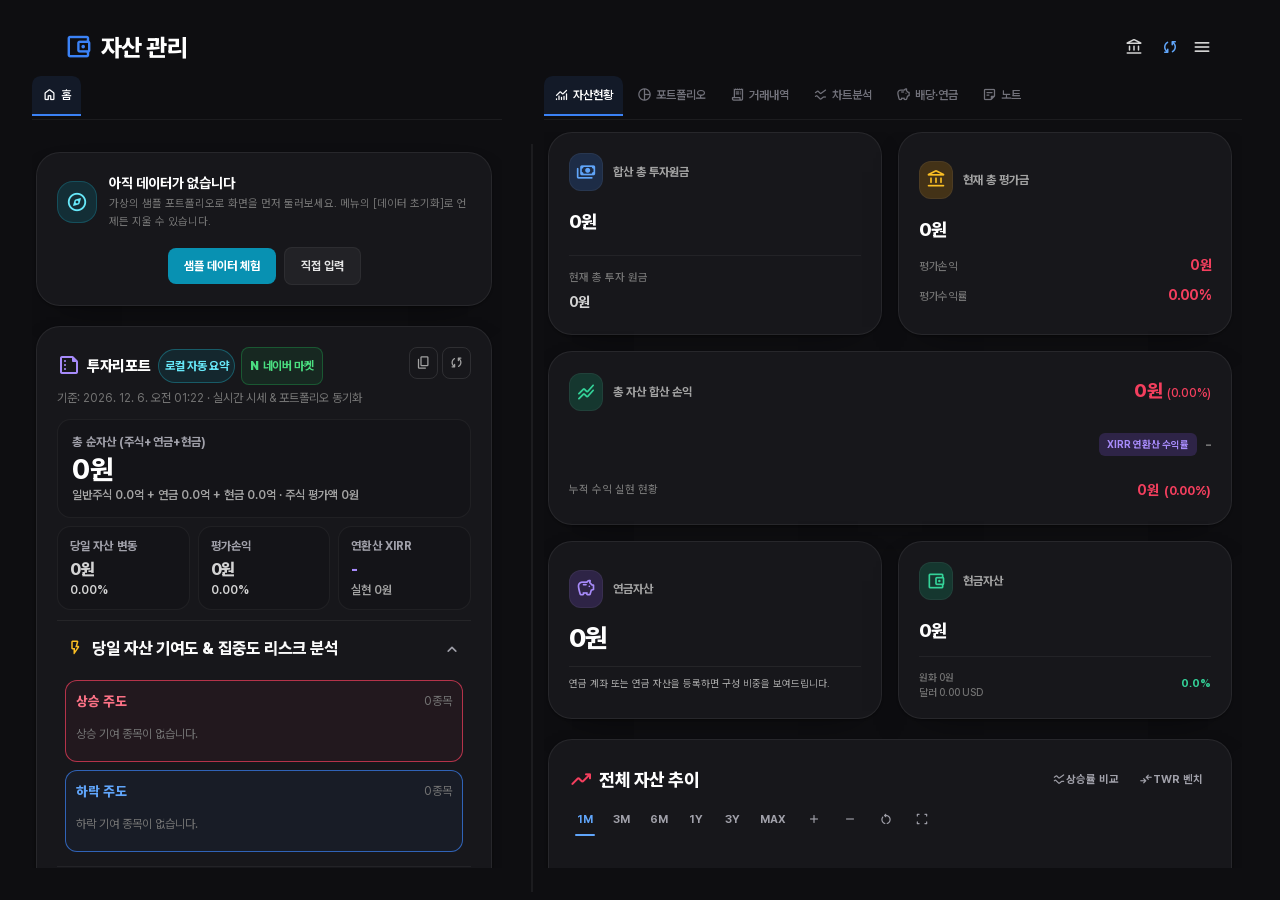
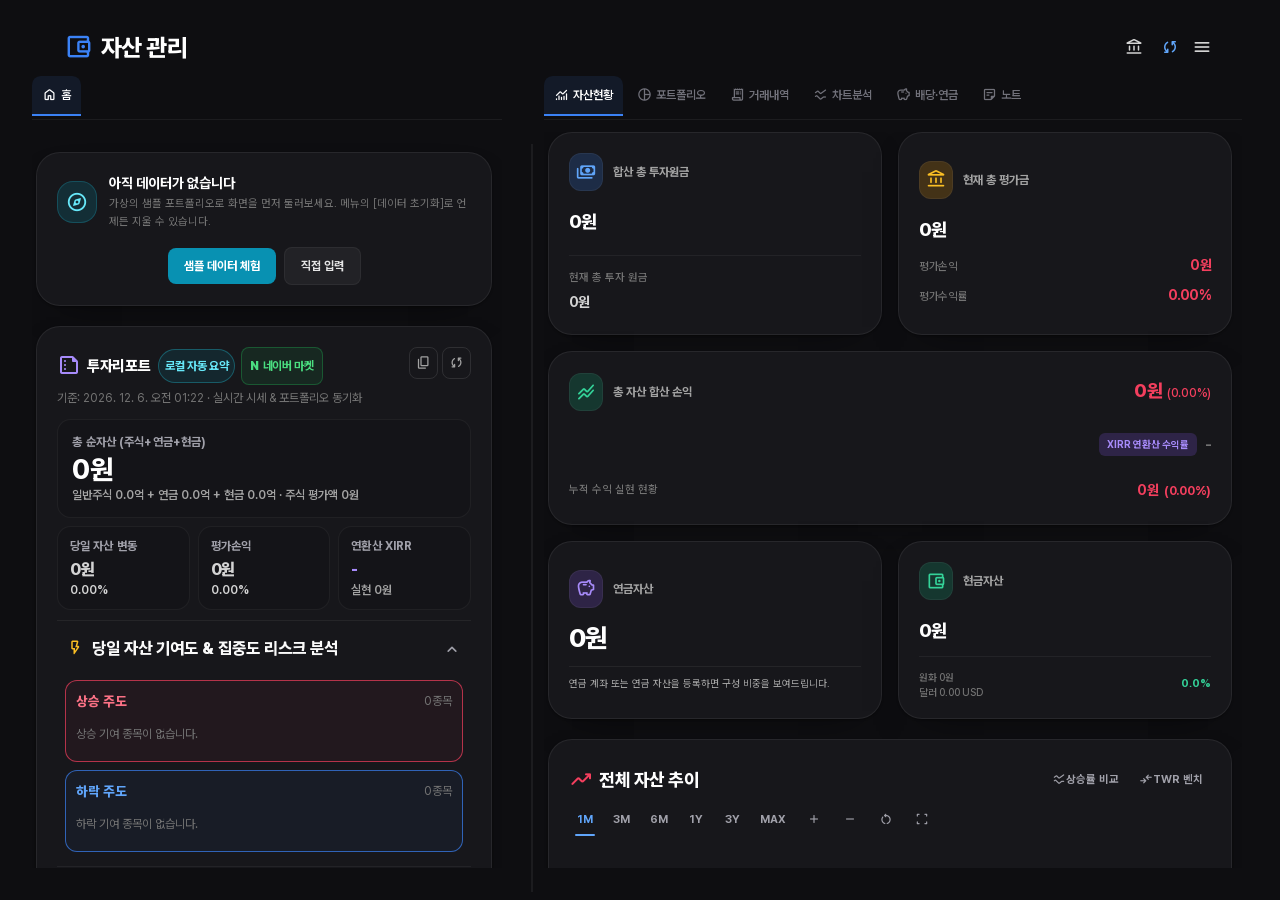
